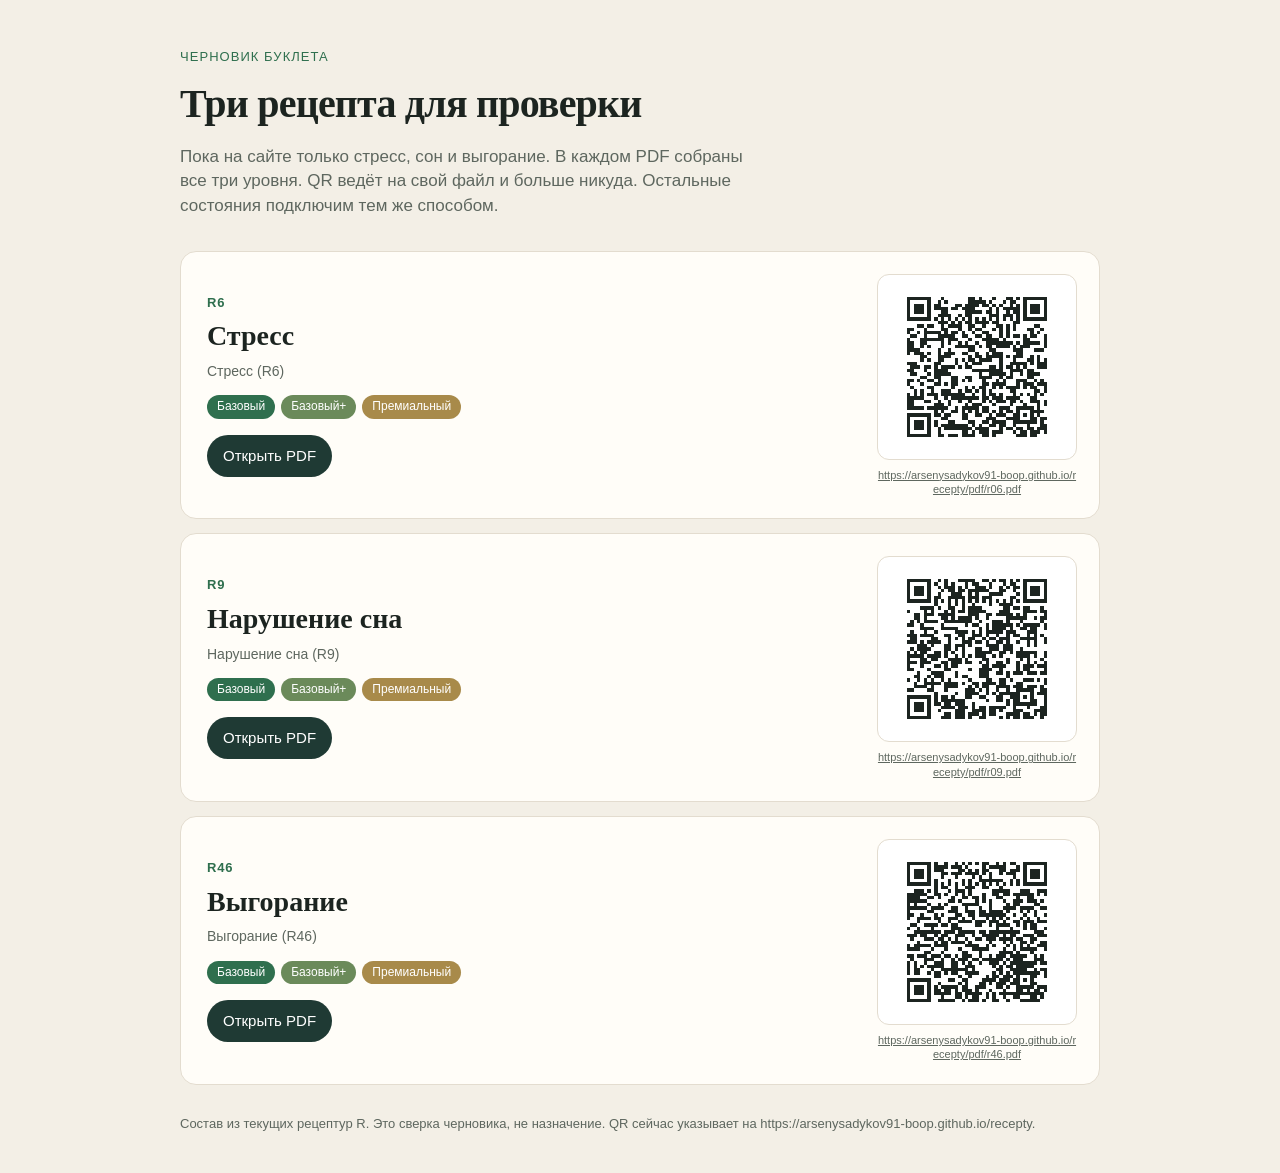
==== index.html @ 01a5f0b5 "Publish three recipe sheets so a printed QR opens its PDF from anywhere. Co-authored-by: Cursor <cur" ====
<!DOCTYPE html>
<html lang="ru">
<head>
  <meta charset="utf-8">
  <meta name="viewport" content="width=device-width, initial-scale=1">
  <meta name="robots" content="noindex">
  <title>Рецепты — черновик</title>
  <link rel="stylesheet" href="style.css">
</head>
<body>
  <header class="top">
    <p class="eyebrow">Черновик буклета</p>
    <h1>Три рецепта для проверки</h1>
    <p class="lead">Пока на сайте только стресс, сон и выгорание. В каждом PDF собраны все три уровня. QR ведёт на свой файл и больше никуда. Остальные состояния подключим тем же способом.</p>
  </header>
  <main>
    
        <article class="card" id="r06">
          <div class="card-copy">
            <p class="code">R6</p>
            <h2>Стресс</h2>
            <p class="official">Стресс (R6)</p>
            <p class="levels"><span>Базовый</span><span>Базовый+</span><span>Премиальный</span></p>
            <a class="open" href="pdf/r06.pdf">Открыть PDF</a>
          </div>
          <div class="qr-wrap">
            <div class="qr" title="https://arsenysadykov91-boop.github.io/recepty/pdf/r06.pdf"><svg xmlns="http://www.w3.org/2000/svg" viewBox="0 0 49 49" shape-rendering="crispEdges" role="img"><rect x="0" y="0" width="49" height="49" fill="#ffffff"/><rect x="4" y="4" width="1" height="1" fill="#1c2420"/><rect x="5" y="4" width="1" height="1" fill="#1c2420"/><rect x="6" y="4" width="1" height="1" fill="#1c2420"/><rect x="7" y="4" width="1" height="1" fill="#1c2420"/><rect x="8" y="4" width="1" height="1" fill="#1c2420"/><rect x="9" y="4" width="1" height="1" fill="#1c2420"/><rect x="10" y="4" width="1" height="1" fill="#1c2420"/><rect x="14" y="4" width="1" height="1" fill="#1c2420"/><rect x="22" y="4" width="1" height="1" fill="#1c2420"/><rect x="23" y="4" width="1" height="1" fill="#1c2420"/><rect x="25" y="4" width="1" height="1" fill="#1c2420"/><rect x="29" y="4" width="1" height="1" fill="#1c2420"/><rect x="33" y="4" width="1" height="1" fill="#1c2420"/><rect x="34" y="4" width="1" height="1" fill="#1c2420"/><rect x="36" y="4" width="1" height="1" fill="#1c2420"/><rect x="38" y="4" width="1" height="1" fill="#1c2420"/><rect x="39" y="4" width="1" height="1" fill="#1c2420"/><rect x="40" y="4" width="1" height="1" fill="#1c2420"/><rect x="41" y="4" width="1" height="1" fill="#1c2420"/><rect x="42" y="4" width="1" height="1" fill="#1c2420"/><rect x="43" y="4" width="1" height="1" fill="#1c2420"/><rect x="44" y="4" width="1" height="1" fill="#1c2420"/><rect x="4" y="5" width="1" height="1" fill="#1c2420"/><rect x="10" y="5" width="1" height="1" fill="#1c2420"/><rect x="13" y="5" width="1" height="1" fill="#1c2420"/><rect x="15" y="5" width="1" height="1" fill="#1c2420"/><rect x="22" y="5" width="1" height="1" fill="#1c2420"/><rect x="23" y="5" width="1" height="1" fill="#1c2420"/><rect x="24" y="5" width="1" height="1" fill="#1c2420"/><rect x="25" y="5" width="1" height="1" fill="#1c2420"/><rect x="26" y="5" width="1" height="1" fill="#1c2420"/><rect x="28" y="5" width="1" height="1" fill="#1c2420"/><rect x="32" y="5" width="1" height="1" fill="#1c2420"/><rect x="34" y="5" width="1" height="1" fill="#1c2420"/><rect x="35" y="5" width="1" height="1" fill="#1c2420"/><rect x="38" y="5" width="1" height="1" fill="#1c2420"/><rect x="44" y="5" width="1" height="1" fill="#1c2420"/><rect x="4" y="6" width="1" height="1" fill="#1c2420"/><rect x="6" y="6" width="1" height="1" fill="#1c2420"/><rect x="7" y="6" width="1" height="1" fill="#1c2420"/><rect x="8" y="6" width="1" height="1" fill="#1c2420"/><rect x="10" y="6" width="1" height="1" fill="#1c2420"/><rect x="12" y="6" width="1" height="1" fill="#1c2420"/><rect x="13" y="6" width="1" height="1" fill="#1c2420"/><rect x="18" y="6" width="1" height="1" fill="#1c2420"/><rect x="19" y="6" width="1" height="1" fill="#1c2420"/><rect x="21" y="6" width="1" height="1" fill="#1c2420"/><rect x="22" y="6" width="1" height="1" fill="#1c2420"/><rect x="23" y="6" width="1" height="1" fill="#1c2420"/><rect x="24" y="6" width="1" height="1" fill="#1c2420"/><rect x="26" y="6" width="1" height="1" fill="#1c2420"/><rect x="27" y="6" width="1" height="1" fill="#1c2420"/><rect x="29" y="6" width="1" height="1" fill="#1c2420"/><rect x="31" y="6" width="1" height="1" fill="#1c2420"/><rect x="34" y="6" width="1" height="1" fill="#1c2420"/><rect x="36" y="6" width="1" height="1" fill="#1c2420"/><rect x="38" y="6" width="1" height="1" fill="#1c2420"/><rect x="40" y="6" width="1" height="1" fill="#1c2420"/><rect x="41" y="6" width="1" height="1" fill="#1c2420"/><rect x="42" y="6" width="1" height="1" fill="#1c2420"/><rect x="44" y="6" width="1" height="1" fill="#1c2420"/><rect x="4" y="7" width="1" height="1" fill="#1c2420"/><rect x="6" y="7" width="1" height="1" fill="#1c2420"/><rect x="7" y="7" width="1" height="1" fill="#1c2420"/><rect x="8" y="7" width="1" height="1" fill="#1c2420"/><rect x="10" y="7" width="1" height="1" fill="#1c2420"/><rect x="12" y="7" width="1" height="1" fill="#1c2420"/><rect x="13" y="7" width="1" height="1" fill="#1c2420"/><rect x="14" y="7" width="1" height="1" fill="#1c2420"/><rect x="15" y="7" width="1" height="1" fill="#1c2420"/><rect x="17" y="7" width="1" height="1" fill="#1c2420"/><rect x="18" y="7" width="1" height="1" fill="#1c2420"/><rect x="20" y="7" width="1" height="1" fill="#1c2420"/><rect x="21" y="7" width="1" height="1" fill="#1c2420"/><rect x="22" y="7" width="1" height="1" fill="#1c2420"/><rect x="23" y="7" width="1" height="1" fill="#1c2420"/><rect x="28" y="7" width="1" height="1" fill="#1c2420"/><rect x="30" y="7" width="1" height="1" fill="#1c2420"/><rect x="32" y="7" width="1" height="1" fill="#1c2420"/><rect x="33" y="7" width="1" height="1" fill="#1c2420"/><rect x="34" y="7" width="1" height="1" fill="#1c2420"/><rect x="35" y="7" width="1" height="1" fill="#1c2420"/><rect x="36" y="7" width="1" height="1" fill="#1c2420"/><rect x="38" y="7" width="1" height="1" fill="#1c2420"/><rect x="40" y="7" width="1" height="1" fill="#1c2420"/><rect x="41" y="7" width="1" height="1" fill="#1c2420"/><rect x="42" y="7" width="1" height="1" fill="#1c2420"/><rect x="44" y="7" width="1" height="1" fill="#1c2420"/><rect x="4" y="8" width="1" height="1" fill="#1c2420"/><rect x="6" y="8" width="1" height="1" fill="#1c2420"/><rect x="7" y="8" width="1" height="1" fill="#1c2420"/><rect x="8" y="8" width="1" height="1" fill="#1c2420"/><rect x="10" y="8" width="1" height="1" fill="#1c2420"/><rect x="14" y="8" width="1" height="1" fill="#1c2420"/><rect x="15" y="8" width="1" height="1" fill="#1c2420"/><rect x="21" y="8" width="1" height="1" fill="#1c2420"/><rect x="22" y="8" width="1" height="1" fill="#1c2420"/><rect x="23" y="8" width="1" height="1" fill="#1c2420"/><rect x="24" y="8" width="1" height="1" fill="#1c2420"/><rect x="25" y="8" width="1" height="1" fill="#1c2420"/><rect x="27" y="8" width="1" height="1" fill="#1c2420"/><rect x="28" y="8" width="1" height="1" fill="#1c2420"/><rect x="30" y="8" width="1" height="1" fill="#1c2420"/><rect x="33" y="8" width="1" height="1" fill="#1c2420"/><rect x="35" y="8" width="1" height="1" fill="#1c2420"/><rect x="36" y="8" width="1" height="1" fill="#1c2420"/><rect x="38" y="8" width="1" height="1" fill="#1c2420"/><rect x="40" y="8" width="1" height="1" fill="#1c2420"/><rect x="41" y="8" width="1" height="1" fill="#1c2420"/><rect x="42" y="8" width="1" height="1" fill="#1c2420"/><rect x="44" y="8" width="1" height="1" fill="#1c2420"/><rect x="4" y="9" width="1" height="1" fill="#1c2420"/><rect x="10" y="9" width="1" height="1" fill="#1c2420"/><rect x="13" y="9" width="1" height="1" fill="#1c2420"/><rect x="14" y="9" width="1" height="1" fill="#1c2420"/><rect x="15" y="9" width="1" height="1" fill="#1c2420"/><rect x="16" y="9" width="1" height="1" fill="#1c2420"/><rect x="19" y="9" width="1" height="1" fill="#1c2420"/><rect x="21" y="9" width="1" height="1" fill="#1c2420"/><rect x="22" y="9" width="1" height="1" fill="#1c2420"/><rect x="28" y="9" width="1" height="1" fill="#1c2420"/><rect x="29" y="9" width="1" height="1" fill="#1c2420"/><rect x="30" y="9" width="1" height="1" fill="#1c2420"/><rect x="32" y="9" width="1" height="1" fill="#1c2420"/><rect x="33" y="9" width="1" height="1" fill="#1c2420"/><rect x="34" y="9" width="1" height="1" fill="#1c2420"/><rect x="36" y="9" width="1" height="1" fill="#1c2420"/><rect x="38" y="9" width="1" height="1" fill="#1c2420"/><rect x="44" y="9" width="1" height="1" fill="#1c2420"/><rect x="4" y="10" width="1" height="1" fill="#1c2420"/><rect x="5" y="10" width="1" height="1" fill="#1c2420"/><rect x="6" y="10" width="1" height="1" fill="#1c2420"/><rect x="7" y="10" width="1" height="1" fill="#1c2420"/><rect x="8" y="10" width="1" height="1" fill="#1c2420"/><rect x="9" y="10" width="1" height="1" fill="#1c2420"/><rect x="10" y="10" width="1" height="1" fill="#1c2420"/><rect x="12" y="10" width="1" height="1" fill="#1c2420"/><rect x="14" y="10" width="1" height="1" fill="#1c2420"/><rect x="16" y="10" width="1" height="1" fill="#1c2420"/><rect x="18" y="10" width="1" height="1" fill="#1c2420"/><rect x="20" y="10" width="1" height="1" fill="#1c2420"/><rect x="22" y="10" width="1" height="1" fill="#1c2420"/><rect x="24" y="10" width="1" height="1" fill="#1c2420"/><rect x="26" y="10" width="1" height="1" fill="#1c2420"/><rect x="28" y="10" width="1" height="1" fill="#1c2420"/><rect x="30" y="10" width="1" height="1" fill="#1c2420"/><rect x="32" y="10" width="1" height="1" fill="#1c2420"/><rect x="34" y="10" width="1" height="1" fill="#1c2420"/><rect x="36" y="10" width="1" height="1" fill="#1c2420"/><rect x="38" y="10" width="1" height="1" fill="#1c2420"/><rect x="39" y="10" width="1" height="1" fill="#1c2420"/><rect x="40" y="10" width="1" height="1" fill="#1c2420"/><rect x="41" y="10" width="1" height="1" fill="#1c2420"/><rect x="42" y="10" width="1" height="1" fill="#1c2420"/><rect x="43" y="10" width="1" height="1" fill="#1c2420"/><rect x="44" y="10" width="1" height="1" fill="#1c2420"/><rect x="13" y="11" width="1" height="1" fill="#1c2420"/><rect x="14" y="11" width="1" height="1" fill="#1c2420"/><rect x="15" y="11" width="1" height="1" fill="#1c2420"/><rect x="17" y="11" width="1" height="1" fill="#1c2420"/><rect x="19" y="11" width="1" height="1" fill="#1c2420"/><rect x="21" y="11" width="1" height="1" fill="#1c2420"/><rect x="22" y="11" width="1" height="1" fill="#1c2420"/><rect x="24" y="11" width="1" height="1" fill="#1c2420"/><rect x="25" y="11" width="1" height="1" fill="#1c2420"/><rect x="26" y="11" width="1" height="1" fill="#1c2420"/><rect x="27" y="11" width="1" height="1" fill="#1c2420"/><rect x="29" y="11" width="1" height="1" fill="#1c2420"/><rect x="30" y="11" width="1" height="1" fill="#1c2420"/><rect x="35" y="11" width="1" height="1" fill="#1c2420"/><rect x="36" y="11" width="1" height="1" fill="#1c2420"/><rect x="7" y="12" width="1" height="1" fill="#1c2420"/><rect x="8" y="12" width="1" height="1" fill="#1c2420"/><rect x="10" y="12" width="1" height="1" fill="#1c2420"/><rect x="11" y="12" width="1" height="1" fill="#1c2420"/><rect x="14" y="12" width="1" height="1" fill="#1c2420"/><rect x="16" y="12" width="1" height="1" fill="#1c2420"/><rect x="17" y="12" width="1" height="1" fill="#1c2420"/><rect x="18" y="12" width="1" height="1" fill="#1c2420"/><rect x="19" y="12" width="1" height="1" fill="#1c2420"/><rect x="22" y="12" width="1" height="1" fill="#1c2420"/><rect x="23" y="12" width="1" height="1" fill="#1c2420"/><rect x="26" y="12" width="1" height="1" fill="#1c2420"/><rect x="30" y="12" width="1" height="1" fill="#1c2420"/><rect x="31" y="12" width="1" height="1" fill="#1c2420"/><rect x="33" y="12" width="1" height="1" fill="#1c2420"/><rect x="35" y="12" width="1" height="1" fill="#1c2420"/><rect x="41" y="12" width="1" height="1" fill="#1c2420"/><rect x="42" y="12" width="1" height="1" fill="#1c2420"/><rect x="4" y="13" width="1" height="1" fill="#1c2420"/><rect x="5" y="13" width="1" height="1" fill="#1c2420"/><rect x="9" y="13" width="1" height="1" fill="#1c2420"/><rect x="14" y="13" width="1" height="1" fill="#1c2420"/><rect x="15" y="13" width="1" height="1" fill="#1c2420"/><rect x="19" y="13" width="1" height="1" fill="#1c2420"/><rect x="22" y="13" width="1" height="1" fill="#1c2420"/><rect x="24" y="13" width="1" height="1" fill="#1c2420"/><rect x="25" y="13" width="1" height="1" fill="#1c2420"/><rect x="29" y="13" width="1" height="1" fill="#1c2420"/><rect x="31" y="13" width="1" height="1" fill="#1c2420"/><rect x="33" y="13" width="1" height="1" fill="#1c2420"/><rect x="35" y="13" width="1" height="1" fill="#1c2420"/><rect x="39" y="13" width="1" height="1" fill="#1c2420"/><rect x="40" y="13" width="1" height="1" fill="#1c2420"/><rect x="43" y="13" width="1" height="1" fill="#1c2420"/><rect x="4" y="14" width="1" height="1" fill="#1c2420"/><rect x="7" y="14" width="1" height="1" fill="#1c2420"/><rect x="9" y="14" width="1" height="1" fill="#1c2420"/><rect x="10" y="14" width="1" height="1" fill="#1c2420"/><rect x="11" y="14" width="1" height="1" fill="#1c2420"/><rect x="12" y="14" width="1" height="1" fill="#1c2420"/><rect x="13" y="14" width="1" height="1" fill="#1c2420"/><rect x="15" y="14" width="1" height="1" fill="#1c2420"/><rect x="17" y="14" width="1" height="1" fill="#1c2420"/><rect x="18" y="14" width="1" height="1" fill="#1c2420"/><rect x="20" y="14" width="1" height="1" fill="#1c2420"/><rect x="23" y="14" width="1" height="1" fill="#1c2420"/><rect x="26" y="14" width="1" height="1" fill="#1c2420"/><rect x="27" y="14" width="1" height="1" fill="#1c2420"/><rect x="31" y="14" width="1" height="1" fill="#1c2420"/><rect x="33" y="14" width="1" height="1" fill="#1c2420"/><rect x="40" y="14" width="1" height="1" fill="#1c2420"/><rect x="42" y="14" width="1" height="1" fill="#1c2420"/><rect x="5" y="15" width="1" height="1" fill="#1c2420"/><rect x="6" y="15" width="1" height="1" fill="#1c2420"/><rect x="9" y="15" width="1" height="1" fill="#1c2420"/><rect x="13" y="15" width="1" height="1" fill="#1c2420"/><rect x="14" y="15" width="1" height="1" fill="#1c2420"/><rect x="15" y="15" width="1" height="1" fill="#1c2420"/><rect x="16" y="15" width="1" height="1" fill="#1c2420"/><rect x="17" y="15" width="1" height="1" fill="#1c2420"/><rect x="20" y="15" width="1" height="1" fill="#1c2420"/><rect x="21" y="15" width="1" height="1" fill="#1c2420"/><rect x="24" y="15" width="1" height="1" fill="#1c2420"/><rect x="25" y="15" width="1" height="1" fill="#1c2420"/><rect x="27" y="15" width="1" height="1" fill="#1c2420"/><rect x="28" y="15" width="1" height="1" fill="#1c2420"/><rect x="31" y="15" width="1" height="1" fill="#1c2420"/><rect x="33" y="15" width="1" height="1" fill="#1c2420"/><rect x="35" y="15" width="1" height="1" fill="#1c2420"/><rect x="36" y="15" width="1" height="1" fill="#1c2420"/><rect x="38" y="15" width="1" height="1" fill="#1c2420"/><rect x="40" y="15" width="1" height="1" fill="#1c2420"/><rect x="41" y="15" width="1" height="1" fill="#1c2420"/><rect x="44" y="15" width="1" height="1" fill="#1c2420"/><rect x="4" y="16" width="1" height="1" fill="#1c2420"/><rect x="8" y="16" width="1" height="1" fill="#1c2420"/><rect x="9" y="16" width="1" height="1" fill="#1c2420"/><rect x="10" y="16" width="1" height="1" fill="#1c2420"/><rect x="11" y="16" width="1" height="1" fill="#1c2420"/><rect x="12" y="16" width="1" height="1" fill="#1c2420"/><rect x="13" y="16" width="1" height="1" fill="#1c2420"/><rect x="14" y="16" width="1" height="1" fill="#1c2420"/><rect x="16" y="16" width="1" height="1" fill="#1c2420"/><rect x="17" y="16" width="1" height="1" fill="#1c2420"/><rect x="18" y="16" width="1" height="1" fill="#1c2420"/><rect x="22" y="16" width="1" height="1" fill="#1c2420"/><rect x="26" y="16" width="1" height="1" fill="#1c2420"/><rect x="27" y="16" width="1" height="1" fill="#1c2420"/><rect x="28" y="16" width="1" height="1" fill="#1c2420"/><rect x="29" y="16" width="1" height="1" fill="#1c2420"/><rect x="30" y="16" width="1" height="1" fill="#1c2420"/><rect x="32" y="16" width="1" height="1" fill="#1c2420"/><rect x="38" y="16" width="1" height="1" fill="#1c2420"/><rect x="39" y="16" width="1" height="1" fill="#1c2420"/><rect x="44" y="16" width="1" height="1" fill="#1c2420"/><rect x="4" y="17" width="1" height="1" fill="#1c2420"/><rect x="5" y="17" width="1" height="1" fill="#1c2420"/><rect x="8" y="17" width="1" height="1" fill="#1c2420"/><rect x="9" y="17" width="1" height="1" fill="#1c2420"/><rect x="14" y="17" width="1" height="1" fill="#1c2420"/><rect x="16" y="17" width="1" height="1" fill="#1c2420"/><rect x="19" y="17" width="1" height="1" fill="#1c2420"/><rect x="21" y="17" width="1" height="1" fill="#1c2420"/><rect x="24" y="17" width="1" height="1" fill="#1c2420"/><rect x="27" y="17" width="1" height="1" fill="#1c2420"/><rect x="28" y="17" width="1" height="1" fill="#1c2420"/><rect x="29" y="17" width="1" height="1" fill="#1c2420"/><rect x="30" y="17" width="1" height="1" fill="#1c2420"/><rect x="31" y="17" width="1" height="1" fill="#1c2420"/><rect x="32" y="17" width="1" height="1" fill="#1c2420"/><rect x="33" y="17" width="1" height="1" fill="#1c2420"/><rect x="34" y="17" width="1" height="1" fill="#1c2420"/><rect x="36" y="17" width="1" height="1" fill="#1c2420"/><rect x="38" y="17" width="1" height="1" fill="#1c2420"/><rect x="39" y="17" width="1" height="1" fill="#1c2420"/><rect x="40" y="17" width="1" height="1" fill="#1c2420"/><rect x="41" y="17" width="1" height="1" fill="#1c2420"/><rect x="42" y="17" width="1" height="1" fill="#1c2420"/><rect x="44" y="17" width="1" height="1" fill="#1c2420"/><rect x="4" y="18" width="1" height="1" fill="#1c2420"/><rect x="5" y="18" width="1" height="1" fill="#1c2420"/><rect x="8" y="18" width="1" height="1" fill="#1c2420"/><rect x="10" y="18" width="1" height="1" fill="#1c2420"/><rect x="14" y="18" width="1" height="1" fill="#1c2420"/><rect x="18" y="18" width="1" height="1" fill="#1c2420"/><rect x="19" y="18" width="1" height="1" fill="#1c2420"/><rect x="20" y="18" width="1" height="1" fill="#1c2420"/><rect x="21" y="18" width="1" height="1" fill="#1c2420"/><rect x="22" y="18" width="1" height="1" fill="#1c2420"/><rect x="23" y="18" width="1" height="1" fill="#1c2420"/><rect x="25" y="18" width="1" height="1" fill="#1c2420"/><rect x="27" y="18" width="1" height="1" fill="#1c2420"/><rect x="28" y="18" width="1" height="1" fill="#1c2420"/><rect x="30" y="18" width="1" height="1" fill="#1c2420"/><rect x="31" y="18" width="1" height="1" fill="#1c2420"/><rect x="32" y="18" width="1" height="1" fill="#1c2420"/><rect x="33" y="18" width="1" height="1" fill="#1c2420"/><rect x="35" y="18" width="1" height="1" fill="#1c2420"/><rect x="37" y="18" width="1" height="1" fill="#1c2420"/><rect x="38" y="18" width="1" height="1" fill="#1c2420"/><rect x="39" y="18" width="1" height="1" fill="#1c2420"/><rect x="44" y="18" width="1" height="1" fill="#1c2420"/><rect x="4" y="19" width="1" height="1" fill="#1c2420"/><rect x="5" y="19" width="1" height="1" fill="#1c2420"/><rect x="6" y="19" width="1" height="1" fill="#1c2420"/><rect x="7" y="19" width="1" height="1" fill="#1c2420"/><rect x="13" y="19" width="1" height="1" fill="#1c2420"/><rect x="16" y="19" width="1" height="1" fill="#1c2420"/><rect x="22" y="19" width="1" height="1" fill="#1c2420"/><rect x="23" y="19" width="1" height="1" fill="#1c2420"/><rect x="28" y="19" width="1" height="1" fill="#1c2420"/><rect x="29" y="19" width="1" height="1" fill="#1c2420"/><rect x="35" y="19" width="1" height="1" fill="#1c2420"/><rect x="36" y="19" width="1" height="1" fill="#1c2420"/><rect x="37" y="19" width="1" height="1" fill="#1c2420"/><rect x="41" y="19" width="1" height="1" fill="#1c2420"/><rect x="42" y="19" width="1" height="1" fill="#1c2420"/><rect x="43" y="19" width="1" height="1" fill="#1c2420"/><rect x="4" y="20" width="1" height="1" fill="#1c2420"/><rect x="6" y="20" width="1" height="1" fill="#1c2420"/><rect x="7" y="20" width="1" height="1" fill="#1c2420"/><rect x="8" y="20" width="1" height="1" fill="#1c2420"/><rect x="10" y="20" width="1" height="1" fill="#1c2420"/><rect x="13" y="20" width="1" height="1" fill="#1c2420"/><rect x="15" y="20" width="1" height="1" fill="#1c2420"/><rect x="16" y="20" width="1" height="1" fill="#1c2420"/><rect x="17" y="20" width="1" height="1" fill="#1c2420"/><rect x="20" y="20" width="1" height="1" fill="#1c2420"/><rect x="21" y="20" width="1" height="1" fill="#1c2420"/><rect x="24" y="20" width="1" height="1" fill="#1c2420"/><rect x="27" y="20" width="1" height="1" fill="#1c2420"/><rect x="29" y="20" width="1" height="1" fill="#1c2420"/><rect x="30" y="20" width="1" height="1" fill="#1c2420"/><rect x="31" y="20" width="1" height="1" fill="#1c2420"/><rect x="36" y="20" width="1" height="1" fill="#1c2420"/><rect x="37" y="20" width="1" height="1" fill="#1c2420"/><rect x="8" y="21" width="1" height="1" fill="#1c2420"/><rect x="9" y="21" width="1" height="1" fill="#1c2420"/><rect x="13" y="21" width="1" height="1" fill="#1c2420"/><rect x="14" y="21" width="1" height="1" fill="#1c2420"/><rect x="15" y="21" width="1" height="1" fill="#1c2420"/><rect x="16" y="21" width="1" height="1" fill="#1c2420"/><rect x="22" y="21" width="1" height="1" fill="#1c2420"/><rect x="24" y="21" width="1" height="1" fill="#1c2420"/><rect x="25" y="21" width="1" height="1" fill="#1c2420"/><rect x="27" y="21" width="1" height="1" fill="#1c2420"/><rect x="28" y="21" width="1" height="1" fill="#1c2420"/><rect x="29" y="21" width="1" height="1" fill="#1c2420"/><rect x="30" y="21" width="1" height="1" fill="#1c2420"/><rect x="31" y="21" width="1" height="1" fill="#1c2420"/><rect x="33" y="21" width="1" height="1" fill="#1c2420"/><rect x="35" y="21" width="1" height="1" fill="#1c2420"/><rect x="36" y="21" width="1" height="1" fill="#1c2420"/><rect x="37" y="21" width="1" height="1" fill="#1c2420"/><rect x="40" y="21" width="1" height="1" fill="#1c2420"/><rect x="42" y="21" width="1" height="1" fill="#1c2420"/><rect x="8" y="22" width="1" height="1" fill="#1c2420"/><rect x="10" y="22" width="1" height="1" fill="#1c2420"/><rect x="13" y="22" width="1" height="1" fill="#1c2420"/><rect x="14" y="22" width="1" height="1" fill="#1c2420"/><rect x="18" y="22" width="1" height="1" fill="#1c2420"/><rect x="20" y="22" width="1" height="1" fill="#1c2420"/><rect x="22" y="22" width="1" height="1" fill="#1c2420"/><rect x="23" y="22" width="1" height="1" fill="#1c2420"/><rect x="25" y="22" width="1" height="1" fill="#1c2420"/><rect x="26" y="22" width="1" height="1" fill="#1c2420"/><rect x="27" y="22" width="1" height="1" fill="#1c2420"/><rect x="28" y="22" width="1" height="1" fill="#1c2420"/><rect x="31" y="22" width="1" height="1" fill="#1c2420"/><rect x="35" y="22" width="1" height="1" fill="#1c2420"/><rect x="39" y="22" width="1" height="1" fill="#1c2420"/><rect x="40" y="22" width="1" height="1" fill="#1c2420"/><rect x="42" y="22" width="1" height="1" fill="#1c2420"/><rect x="44" y="22" width="1" height="1" fill="#1c2420"/><rect x="4" y="23" width="1" height="1" fill="#1c2420"/><rect x="5" y="23" width="1" height="1" fill="#1c2420"/><rect x="6" y="23" width="1" height="1" fill="#1c2420"/><rect x="12" y="23" width="1" height="1" fill="#1c2420"/><rect x="13" y="23" width="1" height="1" fill="#1c2420"/><rect x="18" y="23" width="1" height="1" fill="#1c2420"/><rect x="21" y="23" width="1" height="1" fill="#1c2420"/><rect x="23" y="23" width="1" height="1" fill="#1c2420"/><rect x="24" y="23" width="1" height="1" fill="#1c2420"/><rect x="25" y="23" width="1" height="1" fill="#1c2420"/><rect x="31" y="23" width="1" height="1" fill="#1c2420"/><rect x="34" y="23" width="1" height="1" fill="#1c2420"/><rect x="35" y="23" width="1" height="1" fill="#1c2420"/><rect x="36" y="23" width="1" height="1" fill="#1c2420"/><rect x="37" y="23" width="1" height="1" fill="#1c2420"/><rect x="38" y="23" width="1" height="1" fill="#1c2420"/><rect x="40" y="23" width="1" height="1" fill="#1c2420"/><rect x="42" y="23" width="1" height="1" fill="#1c2420"/><rect x="43" y="23" width="1" height="1" fill="#1c2420"/><rect x="44" y="23" width="1" height="1" fill="#1c2420"/><rect x="5" y="24" width="1" height="1" fill="#1c2420"/><rect x="6" y="24" width="1" height="1" fill="#1c2420"/><rect x="7" y="24" width="1" height="1" fill="#1c2420"/><rect x="9" y="24" width="1" height="1" fill="#1c2420"/><rect x="10" y="24" width="1" height="1" fill="#1c2420"/><rect x="12" y="24" width="1" height="1" fill="#1c2420"/><rect x="14" y="24" width="1" height="1" fill="#1c2420"/><rect x="15" y="24" width="1" height="1" fill="#1c2420"/><rect x="16" y="24" width="1" height="1" fill="#1c2420"/><rect x="17" y="24" width="1" height="1" fill="#1c2420"/><rect x="19" y="24" width="1" height="1" fill="#1c2420"/><rect x="21" y="24" width="1" height="1" fill="#1c2420"/><rect x="22" y="24" width="1" height="1" fill="#1c2420"/><rect x="28" y="24" width="1" height="1" fill="#1c2420"/><rect x="29" y="24" width="1" height="1" fill="#1c2420"/><rect x="31" y="24" width="1" height="1" fill="#1c2420"/><rect x="33" y="24" width="1" height="1" fill="#1c2420"/><rect x="34" y="24" width="1" height="1" fill="#1c2420"/><rect x="36" y="24" width="1" height="1" fill="#1c2420"/><rect x="38" y="24" width="1" height="1" fill="#1c2420"/><rect x="42" y="24" width="1" height="1" fill="#1c2420"/><rect x="43" y="24" width="1" height="1" fill="#1c2420"/><rect x="44" y="24" width="1" height="1" fill="#1c2420"/><rect x="4" y="25" width="1" height="1" fill="#1c2420"/><rect x="5" y="25" width="1" height="1" fill="#1c2420"/><rect x="9" y="25" width="1" height="1" fill="#1c2420"/><rect x="12" y="25" width="1" height="1" fill="#1c2420"/><rect x="13" y="25" width="1" height="1" fill="#1c2420"/><rect x="14" y="25" width="1" height="1" fill="#1c2420"/><rect x="15" y="25" width="1" height="1" fill="#1c2420"/><rect x="23" y="25" width="1" height="1" fill="#1c2420"/><rect x="24" y="25" width="1" height="1" fill="#1c2420"/><rect x="25" y="25" width="1" height="1" fill="#1c2420"/><rect x="26" y="25" width="1" height="1" fill="#1c2420"/><rect x="27" y="25" width="1" height="1" fill="#1c2420"/><rect x="28" y="25" width="1" height="1" fill="#1c2420"/><rect x="29" y="25" width="1" height="1" fill="#1c2420"/><rect x="30" y="25" width="1" height="1" fill="#1c2420"/><rect x="31" y="25" width="1" height="1" fill="#1c2420"/><rect x="34" y="25" width="1" height="1" fill="#1c2420"/><rect x="35" y="25" width="1" height="1" fill="#1c2420"/><rect x="36" y="25" width="1" height="1" fill="#1c2420"/><rect x="37" y="25" width="1" height="1" fill="#1c2420"/><rect x="39" y="25" width="1" height="1" fill="#1c2420"/><rect x="40" y="25" width="1" height="1" fill="#1c2420"/><rect x="5" y="26" width="1" height="1" fill="#1c2420"/><rect x="6" y="26" width="1" height="1" fill="#1c2420"/><rect x="10" y="26" width="1" height="1" fill="#1c2420"/><rect x="12" y="26" width="1" height="1" fill="#1c2420"/><rect x="13" y="26" width="1" height="1" fill="#1c2420"/><rect x="14" y="26" width="1" height="1" fill="#1c2420"/><rect x="15" y="26" width="1" height="1" fill="#1c2420"/><rect x="16" y="26" width="1" height="1" fill="#1c2420"/><rect x="25" y="26" width="1" height="1" fill="#1c2420"/><rect x="28" y="26" width="1" height="1" fill="#1c2420"/><rect x="29" y="26" width="1" height="1" fill="#1c2420"/><rect x="30" y="26" width="1" height="1" fill="#1c2420"/><rect x="31" y="26" width="1" height="1" fill="#1c2420"/><rect x="32" y="26" width="1" height="1" fill="#1c2420"/><rect x="34" y="26" width="1" height="1" fill="#1c2420"/><rect x="37" y="26" width="1" height="1" fill="#1c2420"/><rect x="39" y="26" width="1" height="1" fill="#1c2420"/><rect x="40" y="26" width="1" height="1" fill="#1c2420"/><rect x="41" y="26" width="1" height="1" fill="#1c2420"/><rect x="42" y="26" width="1" height="1" fill="#1c2420"/><rect x="8" y="27" width="1" height="1" fill="#1c2420"/><rect x="9" y="27" width="1" height="1" fill="#1c2420"/><rect x="12" y="27" width="1" height="1" fill="#1c2420"/><rect x="13" y="27" width="1" height="1" fill="#1c2420"/><rect x="17" y="27" width="1" height="1" fill="#1c2420"/><rect x="18" y="27" width="1" height="1" fill="#1c2420"/><rect x="21" y="27" width="1" height="1" fill="#1c2420"/><rect x="22" y="27" width="1" height="1" fill="#1c2420"/><rect x="25" y="27" width="1" height="1" fill="#1c2420"/><rect x="26" y="27" width="1" height="1" fill="#1c2420"/><rect x="27" y="27" width="1" height="1" fill="#1c2420"/><rect x="28" y="27" width="1" height="1" fill="#1c2420"/><rect x="31" y="27" width="1" height="1" fill="#1c2420"/><rect x="33" y="27" width="1" height="1" fill="#1c2420"/><rect x="34" y="27" width="1" height="1" fill="#1c2420"/><rect x="39" y="27" width="1" height="1" fill="#1c2420"/><rect x="40" y="27" width="1" height="1" fill="#1c2420"/><rect x="4" y="28" width="1" height="1" fill="#1c2420"/><rect x="5" y="28" width="1" height="1" fill="#1c2420"/><rect x="7" y="28" width="1" height="1" fill="#1c2420"/><rect x="10" y="28" width="1" height="1" fill="#1c2420"/><rect x="11" y="28" width="1" height="1" fill="#1c2420"/><rect x="13" y="28" width="1" height="1" fill="#1c2420"/><rect x="17" y="28" width="1" height="1" fill="#1c2420"/><rect x="18" y="28" width="1" height="1" fill="#1c2420"/><rect x="20" y="28" width="1" height="1" fill="#1c2420"/><rect x="22" y="28" width="1" height="1" fill="#1c2420"/><rect x="26" y="28" width="1" height="1" fill="#1c2420"/><rect x="30" y="28" width="1" height="1" fill="#1c2420"/><rect x="32" y="28" width="1" height="1" fill="#1c2420"/><rect x="36" y="28" width="1" height="1" fill="#1c2420"/><rect x="37" y="28" width="1" height="1" fill="#1c2420"/><rect x="38" y="28" width="1" height="1" fill="#1c2420"/><rect x="41" y="28" width="1" height="1" fill="#1c2420"/><rect x="43" y="28" width="1" height="1" fill="#1c2420"/><rect x="4" y="29" width="1" height="1" fill="#1c2420"/><rect x="8" y="29" width="1" height="1" fill="#1c2420"/><rect x="12" y="29" width="1" height="1" fill="#1c2420"/><rect x="13" y="29" width="1" height="1" fill="#1c2420"/><rect x="15" y="29" width="1" height="1" fill="#1c2420"/><rect x="17" y="29" width="1" height="1" fill="#1c2420"/><rect x="18" y="29" width="1" height="1" fill="#1c2420"/><rect x="26" y="29" width="1" height="1" fill="#1c2420"/><rect x="27" y="29" width="1" height="1" fill="#1c2420"/><rect x="29" y="29" width="1" height="1" fill="#1c2420"/><rect x="30" y="29" width="1" height="1" fill="#1c2420"/><rect x="31" y="29" width="1" height="1" fill="#1c2420"/><rect x="32" y="29" width="1" height="1" fill="#1c2420"/><rect x="36" y="29" width="1" height="1" fill="#1c2420"/><rect x="38" y="29" width="1" height="1" fill="#1c2420"/><rect x="39" y="29" width="1" height="1" fill="#1c2420"/><rect x="40" y="29" width="1" height="1" fill="#1c2420"/><rect x="42" y="29" width="1" height="1" fill="#1c2420"/><rect x="43" y="29" width="1" height="1" fill="#1c2420"/><rect x="44" y="29" width="1" height="1" fill="#1c2420"/><rect x="5" y="30" width="1" height="1" fill="#1c2420"/><rect x="10" y="30" width="1" height="1" fill="#1c2420"/><rect x="11" y="30" width="1" height="1" fill="#1c2420"/><rect x="17" y="30" width="1" height="1" fill="#1c2420"/><rect x="21" y="30" width="1" height="1" fill="#1c2420"/><rect x="23" y="30" width="1" height="1" fill="#1c2420"/><rect x="25" y="30" width="1" height="1" fill="#1c2420"/><rect x="26" y="30" width="1" height="1" fill="#1c2420"/><rect x="29" y="30" width="1" height="1" fill="#1c2420"/><rect x="31" y="30" width="1" height="1" fill="#1c2420"/><rect x="33" y="30" width="1" height="1" fill="#1c2420"/><rect x="34" y="30" width="1" height="1" fill="#1c2420"/><rect x="35" y="30" width="1" height="1" fill="#1c2420"/><rect x="36" y="30" width="1" height="1" fill="#1c2420"/><rect x="38" y="30" width="1" height="1" fill="#1c2420"/><rect x="40" y="30" width="1" height="1" fill="#1c2420"/><rect x="41" y="30" width="1" height="1" fill="#1c2420"/><rect x="44" y="30" width="1" height="1" fill="#1c2420"/><rect x="6" y="31" width="1" height="1" fill="#1c2420"/><rect x="8" y="31" width="1" height="1" fill="#1c2420"/><rect x="11" y="31" width="1" height="1" fill="#1c2420"/><rect x="14" y="31" width="1" height="1" fill="#1c2420"/><rect x="15" y="31" width="1" height="1" fill="#1c2420"/><rect x="16" y="31" width="1" height="1" fill="#1c2420"/><rect x="19" y="31" width="1" height="1" fill="#1c2420"/><rect x="21" y="31" width="1" height="1" fill="#1c2420"/><rect x="22" y="31" width="1" height="1" fill="#1c2420"/><rect x="24" y="31" width="1" height="1" fill="#1c2420"/><rect x="26" y="31" width="1" height="1" fill="#1c2420"/><rect x="28" y="31" width="1" height="1" fill="#1c2420"/><rect x="34" y="31" width="1" height="1" fill="#1c2420"/><rect x="35" y="31" width="1" height="1" fill="#1c2420"/><rect x="41" y="31" width="1" height="1" fill="#1c2420"/><rect x="42" y="31" width="1" height="1" fill="#1c2420"/><rect x="44" y="31" width="1" height="1" fill="#1c2420"/><rect x="4" y="32" width="1" height="1" fill="#1c2420"/><rect x="6" y="32" width="1" height="1" fill="#1c2420"/><rect x="8" y="32" width="1" height="1" fill="#1c2420"/><rect x="10" y="32" width="1" height="1" fill="#1c2420"/><rect x="11" y="32" width="1" height="1" fill="#1c2420"/><rect x="12" y="32" width="1" height="1" fill="#1c2420"/><rect x="14" y="32" width="1" height="1" fill="#1c2420"/><rect x="15" y="32" width="1" height="1" fill="#1c2420"/><rect x="16" y="32" width="1" height="1" fill="#1c2420"/><rect x="17" y="32" width="1" height="1" fill="#1c2420"/><rect x="18" y="32" width="1" height="1" fill="#1c2420"/><rect x="19" y="32" width="1" height="1" fill="#1c2420"/><rect x="20" y="32" width="1" height="1" fill="#1c2420"/><rect x="23" y="32" width="1" height="1" fill="#1c2420"/><rect x="26" y="32" width="1" height="1" fill="#1c2420"/><rect x="28" y="32" width="1" height="1" fill="#1c2420"/><rect x="29" y="32" width="1" height="1" fill="#1c2420"/><rect x="31" y="32" width="1" height="1" fill="#1c2420"/><rect x="35" y="32" width="1" height="1" fill="#1c2420"/><rect x="37" y="32" width="1" height="1" fill="#1c2420"/><rect x="39" y="32" width="1" height="1" fill="#1c2420"/><rect x="41" y="32" width="1" height="1" fill="#1c2420"/><rect x="43" y="32" width="1" height="1" fill="#1c2420"/><rect x="4" y="33" width="1" height="1" fill="#1c2420"/><rect x="5" y="33" width="1" height="1" fill="#1c2420"/><rect x="6" y="33" width="1" height="1" fill="#1c2420"/><rect x="7" y="33" width="1" height="1" fill="#1c2420"/><rect x="8" y="33" width="1" height="1" fill="#1c2420"/><rect x="12" y="33" width="1" height="1" fill="#1c2420"/><rect x="15" y="33" width="1" height="1" fill="#1c2420"/><rect x="17" y="33" width="1" height="1" fill="#1c2420"/><rect x="18" y="33" width="1" height="1" fill="#1c2420"/><rect x="19" y="33" width="1" height="1" fill="#1c2420"/><rect x="20" y="33" width="1" height="1" fill="#1c2420"/><rect x="21" y="33" width="1" height="1" fill="#1c2420"/><rect x="22" y="33" width="1" height="1" fill="#1c2420"/><rect x="23" y="33" width="1" height="1" fill="#1c2420"/><rect x="24" y="33" width="1" height="1" fill="#1c2420"/><rect x="26" y="33" width="1" height="1" fill="#1c2420"/><rect x="27" y="33" width="1" height="1" fill="#1c2420"/><rect x="29" y="33" width="1" height="1" fill="#1c2420"/><rect x="30" y="33" width="1" height="1" fill="#1c2420"/><rect x="31" y="33" width="1" height="1" fill="#1c2420"/><rect x="33" y="33" width="1" height="1" fill="#1c2420"/><rect x="34" y="33" width="1" height="1" fill="#1c2420"/><rect x="35" y="33" width="1" height="1" fill="#1c2420"/><rect x="36" y="33" width="1" height="1" fill="#1c2420"/><rect x="40" y="33" width="1" height="1" fill="#1c2420"/><rect x="41" y="33" width="1" height="1" fill="#1c2420"/><rect x="4" y="34" width="1" height="1" fill="#1c2420"/><rect x="5" y="34" width="1" height="1" fill="#1c2420"/><rect x="9" y="34" width="1" height="1" fill="#1c2420"/><rect x="10" y="34" width="1" height="1" fill="#1c2420"/><rect x="13" y="34" width="1" height="1" fill="#1c2420"/><rect x="16" y="34" width="1" height="1" fill="#1c2420"/><rect x="19" y="34" width="1" height="1" fill="#1c2420"/><rect x="22" y="34" width="1" height="1" fill="#1c2420"/><rect x="26" y="34" width="1" height="1" fill="#1c2420"/><rect x="28" y="34" width="1" height="1" fill="#1c2420"/><rect x="30" y="34" width="1" height="1" fill="#1c2420"/><rect x="31" y="34" width="1" height="1" fill="#1c2420"/><rect x="32" y="34" width="1" height="1" fill="#1c2420"/><rect x="34" y="34" width="1" height="1" fill="#1c2420"/><rect x="35" y="34" width="1" height="1" fill="#1c2420"/><rect x="37" y="34" width="1" height="1" fill="#1c2420"/><rect x="40" y="34" width="1" height="1" fill="#1c2420"/><rect x="41" y="34" width="1" height="1" fill="#1c2420"/><rect x="42" y="34" width="1" height="1" fill="#1c2420"/><rect x="44" y="34" width="1" height="1" fill="#1c2420"/><rect x="4" y="35" width="1" height="1" fill="#1c2420"/><rect x="5" y="35" width="1" height="1" fill="#1c2420"/><rect x="12" y="35" width="1" height="1" fill="#1c2420"/><rect x="13" y="35" width="1" height="1" fill="#1c2420"/><rect x="14" y="35" width="1" height="1" fill="#1c2420"/><rect x="16" y="35" width="1" height="1" fill="#1c2420"/><rect x="21" y="35" width="1" height="1" fill="#1c2420"/><rect x="23" y="35" width="1" height="1" fill="#1c2420"/><rect x="24" y="35" width="1" height="1" fill="#1c2420"/><rect x="25" y="35" width="1" height="1" fill="#1c2420"/><rect x="29" y="35" width="1" height="1" fill="#1c2420"/><rect x="34" y="35" width="1" height="1" fill="#1c2420"/><rect x="38" y="35" width="1" height="1" fill="#1c2420"/><rect x="42" y="35" width="1" height="1" fill="#1c2420"/><rect x="44" y="35" width="1" height="1" fill="#1c2420"/><rect x="4" y="36" width="1" height="1" fill="#1c2420"/><rect x="5" y="36" width="1" height="1" fill="#1c2420"/><rect x="6" y="36" width="1" height="1" fill="#1c2420"/><rect x="7" y="36" width="1" height="1" fill="#1c2420"/><rect x="8" y="36" width="1" height="1" fill="#1c2420"/><rect x="10" y="36" width="1" height="1" fill="#1c2420"/><rect x="11" y="36" width="1" height="1" fill="#1c2420"/><rect x="12" y="36" width="1" height="1" fill="#1c2420"/><rect x="13" y="36" width="1" height="1" fill="#1c2420"/><rect x="14" y="36" width="1" height="1" fill="#1c2420"/><rect x="15" y="36" width="1" height="1" fill="#1c2420"/><rect x="18" y="36" width="1" height="1" fill="#1c2420"/><rect x="20" y="36" width="1" height="1" fill="#1c2420"/><rect x="21" y="36" width="1" height="1" fill="#1c2420"/><rect x="22" y="36" width="1" height="1" fill="#1c2420"/><rect x="23" y="36" width="1" height="1" fill="#1c2420"/><rect x="24" y="36" width="1" height="1" fill="#1c2420"/><rect x="26" y="36" width="1" height="1" fill="#1c2420"/><rect x="27" y="36" width="1" height="1" fill="#1c2420"/><rect x="31" y="36" width="1" height="1" fill="#1c2420"/><rect x="32" y="36" width="1" height="1" fill="#1c2420"/><rect x="33" y="36" width="1" height="1" fill="#1c2420"/><rect x="36" y="36" width="1" height="1" fill="#1c2420"/><rect x="37" y="36" width="1" height="1" fill="#1c2420"/><rect x="38" y="36" width="1" height="1" fill="#1c2420"/><rect x="39" y="36" width="1" height="1" fill="#1c2420"/><rect x="40" y="36" width="1" height="1" fill="#1c2420"/><rect x="42" y="36" width="1" height="1" fill="#1c2420"/><rect x="12" y="37" width="1" height="1" fill="#1c2420"/><rect x="14" y="37" width="1" height="1" fill="#1c2420"/><rect x="17" y="37" width="1" height="1" fill="#1c2420"/><rect x="18" y="37" width="1" height="1" fill="#1c2420"/><rect x="20" y="37" width="1" height="1" fill="#1c2420"/><rect x="22" y="37" width="1" height="1" fill="#1c2420"/><rect x="24" y="37" width="1" height="1" fill="#1c2420"/><rect x="26" y="37" width="1" height="1" fill="#1c2420"/><rect x="27" y="37" width="1" height="1" fill="#1c2420"/><rect x="29" y="37" width="1" height="1" fill="#1c2420"/><rect x="31" y="37" width="1" height="1" fill="#1c2420"/><rect x="33" y="37" width="1" height="1" fill="#1c2420"/><rect x="34" y="37" width="1" height="1" fill="#1c2420"/><rect x="36" y="37" width="1" height="1" fill="#1c2420"/><rect x="40" y="37" width="1" height="1" fill="#1c2420"/><rect x="41" y="37" width="1" height="1" fill="#1c2420"/><rect x="42" y="37" width="1" height="1" fill="#1c2420"/><rect x="43" y="37" width="1" height="1" fill="#1c2420"/><rect x="4" y="38" width="1" height="1" fill="#1c2420"/><rect x="5" y="38" width="1" height="1" fill="#1c2420"/><rect x="6" y="38" width="1" height="1" fill="#1c2420"/><rect x="7" y="38" width="1" height="1" fill="#1c2420"/><rect x="8" y="38" width="1" height="1" fill="#1c2420"/><rect x="9" y="38" width="1" height="1" fill="#1c2420"/><rect x="10" y="38" width="1" height="1" fill="#1c2420"/><rect x="12" y="38" width="1" height="1" fill="#1c2420"/><rect x="13" y="38" width="1" height="1" fill="#1c2420"/><rect x="15" y="38" width="1" height="1" fill="#1c2420"/><rect x="16" y="38" width="1" height="1" fill="#1c2420"/><rect x="20" y="38" width="1" height="1" fill="#1c2420"/><rect x="21" y="38" width="1" height="1" fill="#1c2420"/><rect x="24" y="38" width="1" height="1" fill="#1c2420"/><rect x="25" y="38" width="1" height="1" fill="#1c2420"/><rect x="28" y="38" width="1" height="1" fill="#1c2420"/><rect x="30" y="38" width="1" height="1" fill="#1c2420"/><rect x="31" y="38" width="1" height="1" fill="#1c2420"/><rect x="32" y="38" width="1" height="1" fill="#1c2420"/><rect x="35" y="38" width="1" height="1" fill="#1c2420"/><rect x="36" y="38" width="1" height="1" fill="#1c2420"/><rect x="38" y="38" width="1" height="1" fill="#1c2420"/><rect x="40" y="38" width="1" height="1" fill="#1c2420"/><rect x="42" y="38" width="1" height="1" fill="#1c2420"/><rect x="4" y="39" width="1" height="1" fill="#1c2420"/><rect x="10" y="39" width="1" height="1" fill="#1c2420"/><rect x="14" y="39" width="1" height="1" fill="#1c2420"/><rect x="15" y="39" width="1" height="1" fill="#1c2420"/><rect x="20" y="39" width="1" height="1" fill="#1c2420"/><rect x="21" y="39" width="1" height="1" fill="#1c2420"/><rect x="27" y="39" width="1" height="1" fill="#1c2420"/><rect x="28" y="39" width="1" height="1" fill="#1c2420"/><rect x="29" y="39" width="1" height="1" fill="#1c2420"/><rect x="33" y="39" width="1" height="1" fill="#1c2420"/><rect x="34" y="39" width="1" height="1" fill="#1c2420"/><rect x="35" y="39" width="1" height="1" fill="#1c2420"/><rect x="36" y="39" width="1" height="1" fill="#1c2420"/><rect x="40" y="39" width="1" height="1" fill="#1c2420"/><rect x="41" y="39" width="1" height="1" fill="#1c2420"/><rect x="43" y="39" width="1" height="1" fill="#1c2420"/><rect x="44" y="39" width="1" height="1" fill="#1c2420"/><rect x="4" y="40" width="1" height="1" fill="#1c2420"/><rect x="6" y="40" width="1" height="1" fill="#1c2420"/><rect x="7" y="40" width="1" height="1" fill="#1c2420"/><rect x="8" y="40" width="1" height="1" fill="#1c2420"/><rect x="10" y="40" width="1" height="1" fill="#1c2420"/><rect x="12" y="40" width="1" height="1" fill="#1c2420"/><rect x="16" y="40" width="1" height="1" fill="#1c2420"/><rect x="17" y="40" width="1" height="1" fill="#1c2420"/><rect x="22" y="40" width="1" height="1" fill="#1c2420"/><rect x="23" y="40" width="1" height="1" fill="#1c2420"/><rect x="26" y="40" width="1" height="1" fill="#1c2420"/><rect x="27" y="40" width="1" height="1" fill="#1c2420"/><rect x="29" y="40" width="1" height="1" fill="#1c2420"/><rect x="30" y="40" width="1" height="1" fill="#1c2420"/><rect x="31" y="40" width="1" height="1" fill="#1c2420"/><rect x="32" y="40" width="1" height="1" fill="#1c2420"/><rect x="35" y="40" width="1" height="1" fill="#1c2420"/><rect x="36" y="40" width="1" height="1" fill="#1c2420"/><rect x="37" y="40" width="1" height="1" fill="#1c2420"/><rect x="38" y="40" width="1" height="1" fill="#1c2420"/><rect x="39" y="40" width="1" height="1" fill="#1c2420"/><rect x="40" y="40" width="1" height="1" fill="#1c2420"/><rect x="41" y="40" width="1" height="1" fill="#1c2420"/><rect x="43" y="40" width="1" height="1" fill="#1c2420"/><rect x="4" y="41" width="1" height="1" fill="#1c2420"/><rect x="6" y="41" width="1" height="1" fill="#1c2420"/><rect x="7" y="41" width="1" height="1" fill="#1c2420"/><rect x="8" y="41" width="1" height="1" fill="#1c2420"/><rect x="10" y="41" width="1" height="1" fill="#1c2420"/><rect x="12" y="41" width="1" height="1" fill="#1c2420"/><rect x="14" y="41" width="1" height="1" fill="#1c2420"/><rect x="15" y="41" width="1" height="1" fill="#1c2420"/><rect x="16" y="41" width="1" height="1" fill="#1c2420"/><rect x="17" y="41" width="1" height="1" fill="#1c2420"/><rect x="18" y="41" width="1" height="1" fill="#1c2420"/><rect x="19" y="41" width="1" height="1" fill="#1c2420"/><rect x="20" y="41" width="1" height="1" fill="#1c2420"/><rect x="21" y="41" width="1" height="1" fill="#1c2420"/><rect x="23" y="41" width="1" height="1" fill="#1c2420"/><rect x="25" y="41" width="1" height="1" fill="#1c2420"/><rect x="28" y="41" width="1" height="1" fill="#1c2420"/><rect x="29" y="41" width="1" height="1" fill="#1c2420"/><rect x="31" y="41" width="1" height="1" fill="#1c2420"/><rect x="32" y="41" width="1" height="1" fill="#1c2420"/><rect x="35" y="41" width="1" height="1" fill="#1c2420"/><rect x="39" y="41" width="1" height="1" fill="#1c2420"/><rect x="43" y="41" width="1" height="1" fill="#1c2420"/><rect x="44" y="41" width="1" height="1" fill="#1c2420"/><rect x="4" y="42" width="1" height="1" fill="#1c2420"/><rect x="6" y="42" width="1" height="1" fill="#1c2420"/><rect x="7" y="42" width="1" height="1" fill="#1c2420"/><rect x="8" y="42" width="1" height="1" fill="#1c2420"/><rect x="10" y="42" width="1" height="1" fill="#1c2420"/><rect x="13" y="42" width="1" height="1" fill="#1c2420"/><rect x="15" y="42" width="1" height="1" fill="#1c2420"/><rect x="16" y="42" width="1" height="1" fill="#1c2420"/><rect x="17" y="42" width="1" height="1" fill="#1c2420"/><rect x="18" y="42" width="1" height="1" fill="#1c2420"/><rect x="19" y="42" width="1" height="1" fill="#1c2420"/><rect x="20" y="42" width="1" height="1" fill="#1c2420"/><rect x="21" y="42" width="1" height="1" fill="#1c2420"/><rect x="22" y="42" width="1" height="1" fill="#1c2420"/><rect x="24" y="42" width="1" height="1" fill="#1c2420"/><rect x="25" y="42" width="1" height="1" fill="#1c2420"/><rect x="26" y="42" width="1" height="1" fill="#1c2420"/><rect x="27" y="42" width="1" height="1" fill="#1c2420"/><rect x="31" y="42" width="1" height="1" fill="#1c2420"/><rect x="33" y="42" width="1" height="1" fill="#1c2420"/><rect x="34" y="42" width="1" height="1" fill="#1c2420"/><rect x="36" y="42" width="1" height="1" fill="#1c2420"/><rect x="37" y="42" width="1" height="1" fill="#1c2420"/><rect x="39" y="42" width="1" height="1" fill="#1c2420"/><rect x="40" y="42" width="1" height="1" fill="#1c2420"/><rect x="42" y="42" width="1" height="1" fill="#1c2420"/><rect x="43" y="42" width="1" height="1" fill="#1c2420"/><rect x="44" y="42" width="1" height="1" fill="#1c2420"/><rect x="4" y="43" width="1" height="1" fill="#1c2420"/><rect x="10" y="43" width="1" height="1" fill="#1c2420"/><rect x="13" y="43" width="1" height="1" fill="#1c2420"/><rect x="20" y="43" width="1" height="1" fill="#1c2420"/><rect x="21" y="43" width="1" height="1" fill="#1c2420"/><rect x="23" y="43" width="1" height="1" fill="#1c2420"/><rect x="25" y="43" width="1" height="1" fill="#1c2420"/><rect x="26" y="43" width="1" height="1" fill="#1c2420"/><rect x="27" y="43" width="1" height="1" fill="#1c2420"/><rect x="29" y="43" width="1" height="1" fill="#1c2420"/><rect x="30" y="43" width="1" height="1" fill="#1c2420"/><rect x="31" y="43" width="1" height="1" fill="#1c2420"/><rect x="35" y="43" width="1" height="1" fill="#1c2420"/><rect x="37" y="43" width="1" height="1" fill="#1c2420"/><rect x="38" y="43" width="1" height="1" fill="#1c2420"/><rect x="40" y="43" width="1" height="1" fill="#1c2420"/><rect x="41" y="43" width="1" height="1" fill="#1c2420"/><rect x="42" y="43" width="1" height="1" fill="#1c2420"/><rect x="44" y="43" width="1" height="1" fill="#1c2420"/><rect x="4" y="44" width="1" height="1" fill="#1c2420"/><rect x="5" y="44" width="1" height="1" fill="#1c2420"/><rect x="6" y="44" width="1" height="1" fill="#1c2420"/><rect x="7" y="44" width="1" height="1" fill="#1c2420"/><rect x="8" y="44" width="1" height="1" fill="#1c2420"/><rect x="9" y="44" width="1" height="1" fill="#1c2420"/><rect x="10" y="44" width="1" height="1" fill="#1c2420"/><rect x="13" y="44" width="1" height="1" fill="#1c2420"/><rect x="14" y="44" width="1" height="1" fill="#1c2420"/><rect x="16" y="44" width="1" height="1" fill="#1c2420"/><rect x="17" y="44" width="1" height="1" fill="#1c2420"/><rect x="18" y="44" width="1" height="1" fill="#1c2420"/><rect x="20" y="44" width="1" height="1" fill="#1c2420"/><rect x="21" y="44" width="1" height="1" fill="#1c2420"/><rect x="22" y="44" width="1" height="1" fill="#1c2420"/><rect x="23" y="44" width="1" height="1" fill="#1c2420"/><rect x="26" y="44" width="1" height="1" fill="#1c2420"/><rect x="27" y="44" width="1" height="1" fill="#1c2420"/><rect x="29" y="44" width="1" height="1" fill="#1c2420"/><rect x="36" y="44" width="1" height="1" fill="#1c2420"/><rect x="37" y="44" width="1" height="1" fill="#1c2420"/><rect x="38" y="44" width="1" height="1" fill="#1c2420"/><rect x="40" y="44" width="1" height="1" fill="#1c2420"/><rect x="41" y="44" width="1" height="1" fill="#1c2420"/></svg></div>
            <p><a href="https://arsenysadykov91-boop.github.io/recepty/pdf/r06.pdf">https://arsenysadykov91-boop.github.io/recepty/pdf/r06.pdf</a></p>
          </div>
        </article>
        <article class="card" id="r09">
          <div class="card-copy">
            <p class="code">R9</p>
            <h2>Нарушение сна</h2>
            <p class="official">Нарушение сна (R9)</p>
            <p class="levels"><span>Базовый</span><span>Базовый+</span><span>Премиальный</span></p>
            <a class="open" href="pdf/r09.pdf">Открыть PDF</a>
          </div>
          <div class="qr-wrap">
            <div class="qr" title="https://arsenysadykov91-boop.github.io/recepty/pdf/r09.pdf"><svg xmlns="http://www.w3.org/2000/svg" viewBox="0 0 49 49" shape-rendering="crispEdges" role="img"><rect x="0" y="0" width="49" height="49" fill="#ffffff"/><rect x="4" y="4" width="1" height="1" fill="#1c2420"/><rect x="5" y="4" width="1" height="1" fill="#1c2420"/><rect x="6" y="4" width="1" height="1" fill="#1c2420"/><rect x="7" y="4" width="1" height="1" fill="#1c2420"/><rect x="8" y="4" width="1" height="1" fill="#1c2420"/><rect x="9" y="4" width="1" height="1" fill="#1c2420"/><rect x="10" y="4" width="1" height="1" fill="#1c2420"/><rect x="13" y="4" width="1" height="1" fill="#1c2420"/><rect x="15" y="4" width="1" height="1" fill="#1c2420"/><rect x="19" y="4" width="1" height="1" fill="#1c2420"/><rect x="20" y="4" width="1" height="1" fill="#1c2420"/><rect x="21" y="4" width="1" height="1" fill="#1c2420"/><rect x="22" y="4" width="1" height="1" fill="#1c2420"/><rect x="23" y="4" width="1" height="1" fill="#1c2420"/><rect x="26" y="4" width="1" height="1" fill="#1c2420"/><rect x="27" y="4" width="1" height="1" fill="#1c2420"/><rect x="29" y="4" width="1" height="1" fill="#1c2420"/><rect x="31" y="4" width="1" height="1" fill="#1c2420"/><rect x="32" y="4" width="1" height="1" fill="#1c2420"/><rect x="34" y="4" width="1" height="1" fill="#1c2420"/><rect x="36" y="4" width="1" height="1" fill="#1c2420"/><rect x="38" y="4" width="1" height="1" fill="#1c2420"/><rect x="39" y="4" width="1" height="1" fill="#1c2420"/><rect x="40" y="4" width="1" height="1" fill="#1c2420"/><rect x="41" y="4" width="1" height="1" fill="#1c2420"/><rect x="42" y="4" width="1" height="1" fill="#1c2420"/><rect x="43" y="4" width="1" height="1" fill="#1c2420"/><rect x="44" y="4" width="1" height="1" fill="#1c2420"/><rect x="4" y="5" width="1" height="1" fill="#1c2420"/><rect x="10" y="5" width="1" height="1" fill="#1c2420"/><rect x="12" y="5" width="1" height="1" fill="#1c2420"/><rect x="15" y="5" width="1" height="1" fill="#1c2420"/><rect x="17" y="5" width="1" height="1" fill="#1c2420"/><rect x="21" y="5" width="1" height="1" fill="#1c2420"/><rect x="23" y="5" width="1" height="1" fill="#1c2420"/><rect x="24" y="5" width="1" height="1" fill="#1c2420"/><rect x="28" y="5" width="1" height="1" fill="#1c2420"/><rect x="32" y="5" width="1" height="1" fill="#1c2420"/><rect x="34" y="5" width="1" height="1" fill="#1c2420"/><rect x="35" y="5" width="1" height="1" fill="#1c2420"/><rect x="38" y="5" width="1" height="1" fill="#1c2420"/><rect x="44" y="5" width="1" height="1" fill="#1c2420"/><rect x="4" y="6" width="1" height="1" fill="#1c2420"/><rect x="6" y="6" width="1" height="1" fill="#1c2420"/><rect x="7" y="6" width="1" height="1" fill="#1c2420"/><rect x="8" y="6" width="1" height="1" fill="#1c2420"/><rect x="10" y="6" width="1" height="1" fill="#1c2420"/><rect x="13" y="6" width="1" height="1" fill="#1c2420"/><rect x="15" y="6" width="1" height="1" fill="#1c2420"/><rect x="16" y="6" width="1" height="1" fill="#1c2420"/><rect x="17" y="6" width="1" height="1" fill="#1c2420"/><rect x="19" y="6" width="1" height="1" fill="#1c2420"/><rect x="21" y="6" width="1" height="1" fill="#1c2420"/><rect x="24" y="6" width="1" height="1" fill="#1c2420"/><rect x="25" y="6" width="1" height="1" fill="#1c2420"/><rect x="26" y="6" width="1" height="1" fill="#1c2420"/><rect x="28" y="6" width="1" height="1" fill="#1c2420"/><rect x="31" y="6" width="1" height="1" fill="#1c2420"/><rect x="33" y="6" width="1" height="1" fill="#1c2420"/><rect x="35" y="6" width="1" height="1" fill="#1c2420"/><rect x="36" y="6" width="1" height="1" fill="#1c2420"/><rect x="38" y="6" width="1" height="1" fill="#1c2420"/><rect x="40" y="6" width="1" height="1" fill="#1c2420"/><rect x="41" y="6" width="1" height="1" fill="#1c2420"/><rect x="42" y="6" width="1" height="1" fill="#1c2420"/><rect x="44" y="6" width="1" height="1" fill="#1c2420"/><rect x="4" y="7" width="1" height="1" fill="#1c2420"/><rect x="6" y="7" width="1" height="1" fill="#1c2420"/><rect x="7" y="7" width="1" height="1" fill="#1c2420"/><rect x="8" y="7" width="1" height="1" fill="#1c2420"/><rect x="10" y="7" width="1" height="1" fill="#1c2420"/><rect x="14" y="7" width="1" height="1" fill="#1c2420"/><rect x="16" y="7" width="1" height="1" fill="#1c2420"/><rect x="17" y="7" width="1" height="1" fill="#1c2420"/><rect x="19" y="7" width="1" height="1" fill="#1c2420"/><rect x="20" y="7" width="1" height="1" fill="#1c2420"/><rect x="22" y="7" width="1" height="1" fill="#1c2420"/><rect x="23" y="7" width="1" height="1" fill="#1c2420"/><rect x="24" y="7" width="1" height="1" fill="#1c2420"/><rect x="25" y="7" width="1" height="1" fill="#1c2420"/><rect x="26" y="7" width="1" height="1" fill="#1c2420"/><rect x="27" y="7" width="1" height="1" fill="#1c2420"/><rect x="31" y="7" width="1" height="1" fill="#1c2420"/><rect x="32" y="7" width="1" height="1" fill="#1c2420"/><rect x="35" y="7" width="1" height="1" fill="#1c2420"/><rect x="38" y="7" width="1" height="1" fill="#1c2420"/><rect x="40" y="7" width="1" height="1" fill="#1c2420"/><rect x="41" y="7" width="1" height="1" fill="#1c2420"/><rect x="42" y="7" width="1" height="1" fill="#1c2420"/><rect x="44" y="7" width="1" height="1" fill="#1c2420"/><rect x="4" y="8" width="1" height="1" fill="#1c2420"/><rect x="6" y="8" width="1" height="1" fill="#1c2420"/><rect x="7" y="8" width="1" height="1" fill="#1c2420"/><rect x="8" y="8" width="1" height="1" fill="#1c2420"/><rect x="10" y="8" width="1" height="1" fill="#1c2420"/><rect x="13" y="8" width="1" height="1" fill="#1c2420"/><rect x="17" y="8" width="1" height="1" fill="#1c2420"/><rect x="18" y="8" width="1" height="1" fill="#1c2420"/><rect x="19" y="8" width="1" height="1" fill="#1c2420"/><rect x="22" y="8" width="1" height="1" fill="#1c2420"/><rect x="24" y="8" width="1" height="1" fill="#1c2420"/><rect x="28" y="8" width="1" height="1" fill="#1c2420"/><rect x="29" y="8" width="1" height="1" fill="#1c2420"/><rect x="30" y="8" width="1" height="1" fill="#1c2420"/><rect x="31" y="8" width="1" height="1" fill="#1c2420"/><rect x="36" y="8" width="1" height="1" fill="#1c2420"/><rect x="38" y="8" width="1" height="1" fill="#1c2420"/><rect x="40" y="8" width="1" height="1" fill="#1c2420"/><rect x="41" y="8" width="1" height="1" fill="#1c2420"/><rect x="42" y="8" width="1" height="1" fill="#1c2420"/><rect x="44" y="8" width="1" height="1" fill="#1c2420"/><rect x="4" y="9" width="1" height="1" fill="#1c2420"/><rect x="10" y="9" width="1" height="1" fill="#1c2420"/><rect x="12" y="9" width="1" height="1" fill="#1c2420"/><rect x="13" y="9" width="1" height="1" fill="#1c2420"/><rect x="16" y="9" width="1" height="1" fill="#1c2420"/><rect x="17" y="9" width="1" height="1" fill="#1c2420"/><rect x="18" y="9" width="1" height="1" fill="#1c2420"/><rect x="19" y="9" width="1" height="1" fill="#1c2420"/><rect x="20" y="9" width="1" height="1" fill="#1c2420"/><rect x="22" y="9" width="1" height="1" fill="#1c2420"/><rect x="23" y="9" width="1" height="1" fill="#1c2420"/><rect x="24" y="9" width="1" height="1" fill="#1c2420"/><rect x="26" y="9" width="1" height="1" fill="#1c2420"/><rect x="27" y="9" width="1" height="1" fill="#1c2420"/><rect x="28" y="9" width="1" height="1" fill="#1c2420"/><rect x="34" y="9" width="1" height="1" fill="#1c2420"/><rect x="35" y="9" width="1" height="1" fill="#1c2420"/><rect x="38" y="9" width="1" height="1" fill="#1c2420"/><rect x="44" y="9" width="1" height="1" fill="#1c2420"/><rect x="4" y="10" width="1" height="1" fill="#1c2420"/><rect x="5" y="10" width="1" height="1" fill="#1c2420"/><rect x="6" y="10" width="1" height="1" fill="#1c2420"/><rect x="7" y="10" width="1" height="1" fill="#1c2420"/><rect x="8" y="10" width="1" height="1" fill="#1c2420"/><rect x="9" y="10" width="1" height="1" fill="#1c2420"/><rect x="10" y="10" width="1" height="1" fill="#1c2420"/><rect x="12" y="10" width="1" height="1" fill="#1c2420"/><rect x="14" y="10" width="1" height="1" fill="#1c2420"/><rect x="16" y="10" width="1" height="1" fill="#1c2420"/><rect x="18" y="10" width="1" height="1" fill="#1c2420"/><rect x="20" y="10" width="1" height="1" fill="#1c2420"/><rect x="22" y="10" width="1" height="1" fill="#1c2420"/><rect x="24" y="10" width="1" height="1" fill="#1c2420"/><rect x="26" y="10" width="1" height="1" fill="#1c2420"/><rect x="28" y="10" width="1" height="1" fill="#1c2420"/><rect x="30" y="10" width="1" height="1" fill="#1c2420"/><rect x="32" y="10" width="1" height="1" fill="#1c2420"/><rect x="34" y="10" width="1" height="1" fill="#1c2420"/><rect x="36" y="10" width="1" height="1" fill="#1c2420"/><rect x="38" y="10" width="1" height="1" fill="#1c2420"/><rect x="39" y="10" width="1" height="1" fill="#1c2420"/><rect x="40" y="10" width="1" height="1" fill="#1c2420"/><rect x="41" y="10" width="1" height="1" fill="#1c2420"/><rect x="42" y="10" width="1" height="1" fill="#1c2420"/><rect x="43" y="10" width="1" height="1" fill="#1c2420"/><rect x="44" y="10" width="1" height="1" fill="#1c2420"/><rect x="12" y="11" width="1" height="1" fill="#1c2420"/><rect x="16" y="11" width="1" height="1" fill="#1c2420"/><rect x="18" y="11" width="1" height="1" fill="#1c2420"/><rect x="20" y="11" width="1" height="1" fill="#1c2420"/><rect x="23" y="11" width="1" height="1" fill="#1c2420"/><rect x="28" y="11" width="1" height="1" fill="#1c2420"/><rect x="31" y="11" width="1" height="1" fill="#1c2420"/><rect x="32" y="11" width="1" height="1" fill="#1c2420"/><rect x="33" y="11" width="1" height="1" fill="#1c2420"/><rect x="34" y="11" width="1" height="1" fill="#1c2420"/><rect x="8" y="12" width="1" height="1" fill="#1c2420"/><rect x="9" y="12" width="1" height="1" fill="#1c2420"/><rect x="10" y="12" width="1" height="1" fill="#1c2420"/><rect x="11" y="12" width="1" height="1" fill="#1c2420"/><rect x="13" y="12" width="1" height="1" fill="#1c2420"/><rect x="16" y="12" width="1" height="1" fill="#1c2420"/><rect x="17" y="12" width="1" height="1" fill="#1c2420"/><rect x="20" y="12" width="1" height="1" fill="#1c2420"/><rect x="22" y="12" width="1" height="1" fill="#1c2420"/><rect x="23" y="12" width="1" height="1" fill="#1c2420"/><rect x="24" y="12" width="1" height="1" fill="#1c2420"/><rect x="25" y="12" width="1" height="1" fill="#1c2420"/><rect x="32" y="12" width="1" height="1" fill="#1c2420"/><rect x="33" y="12" width="1" height="1" fill="#1c2420"/><rect x="35" y="12" width="1" height="1" fill="#1c2420"/><rect x="36" y="12" width="1" height="1" fill="#1c2420"/><rect x="38" y="12" width="1" height="1" fill="#1c2420"/><rect x="39" y="12" width="1" height="1" fill="#1c2420"/><rect x="43" y="12" width="1" height="1" fill="#1c2420"/><rect x="4" y="13" width="1" height="1" fill="#1c2420"/><rect x="9" y="13" width="1" height="1" fill="#1c2420"/><rect x="11" y="13" width="1" height="1" fill="#1c2420"/><rect x="15" y="13" width="1" height="1" fill="#1c2420"/><rect x="17" y="13" width="1" height="1" fill="#1c2420"/><rect x="19" y="13" width="1" height="1" fill="#1c2420"/><rect x="20" y="13" width="1" height="1" fill="#1c2420"/><rect x="22" y="13" width="1" height="1" fill="#1c2420"/><rect x="23" y="13" width="1" height="1" fill="#1c2420"/><rect x="24" y="13" width="1" height="1" fill="#1c2420"/><rect x="25" y="13" width="1" height="1" fill="#1c2420"/><rect x="26" y="13" width="1" height="1" fill="#1c2420"/><rect x="31" y="13" width="1" height="1" fill="#1c2420"/><rect x="32" y="13" width="1" height="1" fill="#1c2420"/><rect x="33" y="13" width="1" height="1" fill="#1c2420"/><rect x="38" y="13" width="1" height="1" fill="#1c2420"/><rect x="39" y="13" width="1" height="1" fill="#1c2420"/><rect x="40" y="13" width="1" height="1" fill="#1c2420"/><rect x="41" y="13" width="1" height="1" fill="#1c2420"/><rect x="43" y="13" width="1" height="1" fill="#1c2420"/><rect x="44" y="13" width="1" height="1" fill="#1c2420"/><rect x="6" y="14" width="1" height="1" fill="#1c2420"/><rect x="7" y="14" width="1" height="1" fill="#1c2420"/><rect x="9" y="14" width="1" height="1" fill="#1c2420"/><rect x="10" y="14" width="1" height="1" fill="#1c2420"/><rect x="11" y="14" width="1" height="1" fill="#1c2420"/><rect x="13" y="14" width="1" height="1" fill="#1c2420"/><rect x="14" y="14" width="1" height="1" fill="#1c2420"/><rect x="15" y="14" width="1" height="1" fill="#1c2420"/><rect x="16" y="14" width="1" height="1" fill="#1c2420"/><rect x="17" y="14" width="1" height="1" fill="#1c2420"/><rect x="22" y="14" width="1" height="1" fill="#1c2420"/><rect x="23" y="14" width="1" height="1" fill="#1c2420"/><rect x="24" y="14" width="1" height="1" fill="#1c2420"/><rect x="27" y="14" width="1" height="1" fill="#1c2420"/><rect x="28" y="14" width="1" height="1" fill="#1c2420"/><rect x="30" y="14" width="1" height="1" fill="#1c2420"/><rect x="31" y="14" width="1" height="1" fill="#1c2420"/><rect x="32" y="14" width="1" height="1" fill="#1c2420"/><rect x="33" y="14" width="1" height="1" fill="#1c2420"/><rect x="34" y="14" width="1" height="1" fill="#1c2420"/><rect x="36" y="14" width="1" height="1" fill="#1c2420"/><rect x="38" y="14" width="1" height="1" fill="#1c2420"/><rect x="44" y="14" width="1" height="1" fill="#1c2420"/><rect x="6" y="15" width="1" height="1" fill="#1c2420"/><rect x="7" y="15" width="1" height="1" fill="#1c2420"/><rect x="9" y="15" width="1" height="1" fill="#1c2420"/><rect x="14" y="15" width="1" height="1" fill="#1c2420"/><rect x="15" y="15" width="1" height="1" fill="#1c2420"/><rect x="17" y="15" width="1" height="1" fill="#1c2420"/><rect x="19" y="15" width="1" height="1" fill="#1c2420"/><rect x="20" y="15" width="1" height="1" fill="#1c2420"/><rect x="21" y="15" width="1" height="1" fill="#1c2420"/><rect x="22" y="15" width="1" height="1" fill="#1c2420"/><rect x="24" y="15" width="1" height="1" fill="#1c2420"/><rect x="27" y="15" width="1" height="1" fill="#1c2420"/><rect x="33" y="15" width="1" height="1" fill="#1c2420"/><rect x="34" y="15" width="1" height="1" fill="#1c2420"/><rect x="35" y="15" width="1" height="1" fill="#1c2420"/><rect x="36" y="15" width="1" height="1" fill="#1c2420"/><rect x="37" y="15" width="1" height="1" fill="#1c2420"/><rect x="38" y="15" width="1" height="1" fill="#1c2420"/><rect x="41" y="15" width="1" height="1" fill="#1c2420"/><rect x="43" y="15" width="1" height="1" fill="#1c2420"/><rect x="44" y="15" width="1" height="1" fill="#1c2420"/><rect x="5" y="16" width="1" height="1" fill="#1c2420"/><rect x="7" y="16" width="1" height="1" fill="#1c2420"/><rect x="9" y="16" width="1" height="1" fill="#1c2420"/><rect x="10" y="16" width="1" height="1" fill="#1c2420"/><rect x="11" y="16" width="1" height="1" fill="#1c2420"/><rect x="12" y="16" width="1" height="1" fill="#1c2420"/><rect x="15" y="16" width="1" height="1" fill="#1c2420"/><rect x="16" y="16" width="1" height="1" fill="#1c2420"/><rect x="17" y="16" width="1" height="1" fill="#1c2420"/><rect x="18" y="16" width="1" height="1" fill="#1c2420"/><rect x="19" y="16" width="1" height="1" fill="#1c2420"/><rect x="20" y="16" width="1" height="1" fill="#1c2420"/><rect x="21" y="16" width="1" height="1" fill="#1c2420"/><rect x="22" y="16" width="1" height="1" fill="#1c2420"/><rect x="25" y="16" width="1" height="1" fill="#1c2420"/><rect x="29" y="16" width="1" height="1" fill="#1c2420"/><rect x="30" y="16" width="1" height="1" fill="#1c2420"/><rect x="31" y="16" width="1" height="1" fill="#1c2420"/><rect x="33" y="16" width="1" height="1" fill="#1c2420"/><rect x="37" y="16" width="1" height="1" fill="#1c2420"/><rect x="43" y="16" width="1" height="1" fill="#1c2420"/><rect x="4" y="17" width="1" height="1" fill="#1c2420"/><rect x="5" y="17" width="1" height="1" fill="#1c2420"/><rect x="8" y="17" width="1" height="1" fill="#1c2420"/><rect x="14" y="17" width="1" height="1" fill="#1c2420"/><rect x="21" y="17" width="1" height="1" fill="#1c2420"/><rect x="23" y="17" width="1" height="1" fill="#1c2420"/><rect x="24" y="17" width="1" height="1" fill="#1c2420"/><rect x="27" y="17" width="1" height="1" fill="#1c2420"/><rect x="29" y="17" width="1" height="1" fill="#1c2420"/><rect x="30" y="17" width="1" height="1" fill="#1c2420"/><rect x="31" y="17" width="1" height="1" fill="#1c2420"/><rect x="32" y="17" width="1" height="1" fill="#1c2420"/><rect x="33" y="17" width="1" height="1" fill="#1c2420"/><rect x="34" y="17" width="1" height="1" fill="#1c2420"/><rect x="36" y="17" width="1" height="1" fill="#1c2420"/><rect x="38" y="17" width="1" height="1" fill="#1c2420"/><rect x="39" y="17" width="1" height="1" fill="#1c2420"/><rect x="40" y="17" width="1" height="1" fill="#1c2420"/><rect x="41" y="17" width="1" height="1" fill="#1c2420"/><rect x="42" y="17" width="1" height="1" fill="#1c2420"/><rect x="44" y="17" width="1" height="1" fill="#1c2420"/><rect x="8" y="18" width="1" height="1" fill="#1c2420"/><rect x="9" y="18" width="1" height="1" fill="#1c2420"/><rect x="10" y="18" width="1" height="1" fill="#1c2420"/><rect x="11" y="18" width="1" height="1" fill="#1c2420"/><rect x="14" y="18" width="1" height="1" fill="#1c2420"/><rect x="15" y="18" width="1" height="1" fill="#1c2420"/><rect x="16" y="18" width="1" height="1" fill="#1c2420"/><rect x="17" y="18" width="1" height="1" fill="#1c2420"/><rect x="18" y="18" width="1" height="1" fill="#1c2420"/><rect x="25" y="18" width="1" height="1" fill="#1c2420"/><rect x="27" y="18" width="1" height="1" fill="#1c2420"/><rect x="29" y="18" width="1" height="1" fill="#1c2420"/><rect x="30" y="18" width="1" height="1" fill="#1c2420"/><rect x="31" y="18" width="1" height="1" fill="#1c2420"/><rect x="32" y="18" width="1" height="1" fill="#1c2420"/><rect x="34" y="18" width="1" height="1" fill="#1c2420"/><rect x="37" y="18" width="1" height="1" fill="#1c2420"/><rect x="38" y="18" width="1" height="1" fill="#1c2420"/><rect x="40" y="18" width="1" height="1" fill="#1c2420"/><rect x="41" y="18" width="1" height="1" fill="#1c2420"/><rect x="44" y="18" width="1" height="1" fill="#1c2420"/><rect x="5" y="19" width="1" height="1" fill="#1c2420"/><rect x="9" y="19" width="1" height="1" fill="#1c2420"/><rect x="12" y="19" width="1" height="1" fill="#1c2420"/><rect x="18" y="19" width="1" height="1" fill="#1c2420"/><rect x="19" y="19" width="1" height="1" fill="#1c2420"/><rect x="20" y="19" width="1" height="1" fill="#1c2420"/><rect x="21" y="19" width="1" height="1" fill="#1c2420"/><rect x="23" y="19" width="1" height="1" fill="#1c2420"/><rect x="25" y="19" width="1" height="1" fill="#1c2420"/><rect x="27" y="19" width="1" height="1" fill="#1c2420"/><rect x="28" y="19" width="1" height="1" fill="#1c2420"/><rect x="29" y="19" width="1" height="1" fill="#1c2420"/><rect x="30" y="19" width="1" height="1" fill="#1c2420"/><rect x="31" y="19" width="1" height="1" fill="#1c2420"/><rect x="33" y="19" width="1" height="1" fill="#1c2420"/><rect x="34" y="19" width="1" height="1" fill="#1c2420"/><rect x="35" y="19" width="1" height="1" fill="#1c2420"/><rect x="39" y="19" width="1" height="1" fill="#1c2420"/><rect x="40" y="19" width="1" height="1" fill="#1c2420"/><rect x="41" y="19" width="1" height="1" fill="#1c2420"/><rect x="4" y="20" width="1" height="1" fill="#1c2420"/><rect x="5" y="20" width="1" height="1" fill="#1c2420"/><rect x="6" y="20" width="1" height="1" fill="#1c2420"/><rect x="8" y="20" width="1" height="1" fill="#1c2420"/><rect x="9" y="20" width="1" height="1" fill="#1c2420"/><rect x="10" y="20" width="1" height="1" fill="#1c2420"/><rect x="11" y="20" width="1" height="1" fill="#1c2420"/><rect x="15" y="20" width="1" height="1" fill="#1c2420"/><rect x="16" y="20" width="1" height="1" fill="#1c2420"/><rect x="19" y="20" width="1" height="1" fill="#1c2420"/><rect x="20" y="20" width="1" height="1" fill="#1c2420"/><rect x="23" y="20" width="1" height="1" fill="#1c2420"/><rect x="24" y="20" width="1" height="1" fill="#1c2420"/><rect x="25" y="20" width="1" height="1" fill="#1c2420"/><rect x="27" y="20" width="1" height="1" fill="#1c2420"/><rect x="30" y="20" width="1" height="1" fill="#1c2420"/><rect x="33" y="20" width="1" height="1" fill="#1c2420"/><rect x="35" y="20" width="1" height="1" fill="#1c2420"/><rect x="36" y="20" width="1" height="1" fill="#1c2420"/><rect x="39" y="20" width="1" height="1" fill="#1c2420"/><rect x="41" y="20" width="1" height="1" fill="#1c2420"/><rect x="43" y="20" width="1" height="1" fill="#1c2420"/><rect x="5" y="21" width="1" height="1" fill="#1c2420"/><rect x="6" y="21" width="1" height="1" fill="#1c2420"/><rect x="11" y="21" width="1" height="1" fill="#1c2420"/><rect x="12" y="21" width="1" height="1" fill="#1c2420"/><rect x="16" y="21" width="1" height="1" fill="#1c2420"/><rect x="18" y="21" width="1" height="1" fill="#1c2420"/><rect x="20" y="21" width="1" height="1" fill="#1c2420"/><rect x="22" y="21" width="1" height="1" fill="#1c2420"/><rect x="23" y="21" width="1" height="1" fill="#1c2420"/><rect x="26" y="21" width="1" height="1" fill="#1c2420"/><rect x="28" y="21" width="1" height="1" fill="#1c2420"/><rect x="29" y="21" width="1" height="1" fill="#1c2420"/><rect x="31" y="21" width="1" height="1" fill="#1c2420"/><rect x="32" y="21" width="1" height="1" fill="#1c2420"/><rect x="33" y="21" width="1" height="1" fill="#1c2420"/><rect x="37" y="21" width="1" height="1" fill="#1c2420"/><rect x="38" y="21" width="1" height="1" fill="#1c2420"/><rect x="39" y="21" width="1" height="1" fill="#1c2420"/><rect x="40" y="21" width="1" height="1" fill="#1c2420"/><rect x="41" y="21" width="1" height="1" fill="#1c2420"/><rect x="44" y="21" width="1" height="1" fill="#1c2420"/><rect x="4" y="22" width="1" height="1" fill="#1c2420"/><rect x="5" y="22" width="1" height="1" fill="#1c2420"/><rect x="6" y="22" width="1" height="1" fill="#1c2420"/><rect x="8" y="22" width="1" height="1" fill="#1c2420"/><rect x="10" y="22" width="1" height="1" fill="#1c2420"/><rect x="11" y="22" width="1" height="1" fill="#1c2420"/><rect x="12" y="22" width="1" height="1" fill="#1c2420"/><rect x="13" y="22" width="1" height="1" fill="#1c2420"/><rect x="16" y="22" width="1" height="1" fill="#1c2420"/><rect x="20" y="22" width="1" height="1" fill="#1c2420"/><rect x="21" y="22" width="1" height="1" fill="#1c2420"/><rect x="22" y="22" width="1" height="1" fill="#1c2420"/><rect x="24" y="22" width="1" height="1" fill="#1c2420"/><rect x="25" y="22" width="1" height="1" fill="#1c2420"/><rect x="27" y="22" width="1" height="1" fill="#1c2420"/><rect x="30" y="22" width="1" height="1" fill="#1c2420"/><rect x="31" y="22" width="1" height="1" fill="#1c2420"/><rect x="33" y="22" width="1" height="1" fill="#1c2420"/><rect x="36" y="22" width="1" height="1" fill="#1c2420"/><rect x="39" y="22" width="1" height="1" fill="#1c2420"/><rect x="41" y="22" width="1" height="1" fill="#1c2420"/><rect x="44" y="22" width="1" height="1" fill="#1c2420"/><rect x="7" y="23" width="1" height="1" fill="#1c2420"/><rect x="8" y="23" width="1" height="1" fill="#1c2420"/><rect x="9" y="23" width="1" height="1" fill="#1c2420"/><rect x="11" y="23" width="1" height="1" fill="#1c2420"/><rect x="15" y="23" width="1" height="1" fill="#1c2420"/><rect x="16" y="23" width="1" height="1" fill="#1c2420"/><rect x="18" y="23" width="1" height="1" fill="#1c2420"/><rect x="19" y="23" width="1" height="1" fill="#1c2420"/><rect x="20" y="23" width="1" height="1" fill="#1c2420"/><rect x="22" y="23" width="1" height="1" fill="#1c2420"/><rect x="27" y="23" width="1" height="1" fill="#1c2420"/><rect x="28" y="23" width="1" height="1" fill="#1c2420"/><rect x="29" y="23" width="1" height="1" fill="#1c2420"/><rect x="30" y="23" width="1" height="1" fill="#1c2420"/><rect x="32" y="23" width="1" height="1" fill="#1c2420"/><rect x="33" y="23" width="1" height="1" fill="#1c2420"/><rect x="34" y="23" width="1" height="1" fill="#1c2420"/><rect x="39" y="23" width="1" height="1" fill="#1c2420"/><rect x="41" y="23" width="1" height="1" fill="#1c2420"/><rect x="5" y="24" width="1" height="1" fill="#1c2420"/><rect x="7" y="24" width="1" height="1" fill="#1c2420"/><rect x="8" y="24" width="1" height="1" fill="#1c2420"/><rect x="9" y="24" width="1" height="1" fill="#1c2420"/><rect x="10" y="24" width="1" height="1" fill="#1c2420"/><rect x="15" y="24" width="1" height="1" fill="#1c2420"/><rect x="16" y="24" width="1" height="1" fill="#1c2420"/><rect x="18" y="24" width="1" height="1" fill="#1c2420"/><rect x="20" y="24" width="1" height="1" fill="#1c2420"/><rect x="24" y="24" width="1" height="1" fill="#1c2420"/><rect x="25" y="24" width="1" height="1" fill="#1c2420"/><rect x="28" y="24" width="1" height="1" fill="#1c2420"/><rect x="29" y="24" width="1" height="1" fill="#1c2420"/><rect x="30" y="24" width="1" height="1" fill="#1c2420"/><rect x="32" y="24" width="1" height="1" fill="#1c2420"/><rect x="33" y="24" width="1" height="1" fill="#1c2420"/><rect x="34" y="24" width="1" height="1" fill="#1c2420"/><rect x="37" y="24" width="1" height="1" fill="#1c2420"/><rect x="4" y="25" width="1" height="1" fill="#1c2420"/><rect x="6" y="25" width="1" height="1" fill="#1c2420"/><rect x="8" y="25" width="1" height="1" fill="#1c2420"/><rect x="9" y="25" width="1" height="1" fill="#1c2420"/><rect x="12" y="25" width="1" height="1" fill="#1c2420"/><rect x="13" y="25" width="1" height="1" fill="#1c2420"/><rect x="15" y="25" width="1" height="1" fill="#1c2420"/><rect x="17" y="25" width="1" height="1" fill="#1c2420"/><rect x="20" y="25" width="1" height="1" fill="#1c2420"/><rect x="24" y="25" width="1" height="1" fill="#1c2420"/><rect x="25" y="25" width="1" height="1" fill="#1c2420"/><rect x="26" y="25" width="1" height="1" fill="#1c2420"/><rect x="27" y="25" width="1" height="1" fill="#1c2420"/><rect x="28" y="25" width="1" height="1" fill="#1c2420"/><rect x="31" y="25" width="1" height="1" fill="#1c2420"/><rect x="32" y="25" width="1" height="1" fill="#1c2420"/><rect x="34" y="25" width="1" height="1" fill="#1c2420"/><rect x="36" y="25" width="1" height="1" fill="#1c2420"/><rect x="37" y="25" width="1" height="1" fill="#1c2420"/><rect x="38" y="25" width="1" height="1" fill="#1c2420"/><rect x="39" y="25" width="1" height="1" fill="#1c2420"/><rect x="40" y="25" width="1" height="1" fill="#1c2420"/><rect x="41" y="25" width="1" height="1" fill="#1c2420"/><rect x="44" y="25" width="1" height="1" fill="#1c2420"/><rect x="4" y="26" width="1" height="1" fill="#1c2420"/><rect x="5" y="26" width="1" height="1" fill="#1c2420"/><rect x="6" y="26" width="1" height="1" fill="#1c2420"/><rect x="7" y="26" width="1" height="1" fill="#1c2420"/><rect x="8" y="26" width="1" height="1" fill="#1c2420"/><rect x="10" y="26" width="1" height="1" fill="#1c2420"/><rect x="11" y="26" width="1" height="1" fill="#1c2420"/><rect x="12" y="26" width="1" height="1" fill="#1c2420"/><rect x="13" y="26" width="1" height="1" fill="#1c2420"/><rect x="15" y="26" width="1" height="1" fill="#1c2420"/><rect x="18" y="26" width="1" height="1" fill="#1c2420"/><rect x="20" y="26" width="1" height="1" fill="#1c2420"/><rect x="22" y="26" width="1" height="1" fill="#1c2420"/><rect x="24" y="26" width="1" height="1" fill="#1c2420"/><rect x="25" y="26" width="1" height="1" fill="#1c2420"/><rect x="26" y="26" width="1" height="1" fill="#1c2420"/><rect x="29" y="26" width="1" height="1" fill="#1c2420"/><rect x="31" y="26" width="1" height="1" fill="#1c2420"/><rect x="36" y="26" width="1" height="1" fill="#1c2420"/><rect x="37" y="26" width="1" height="1" fill="#1c2420"/><rect x="38" y="26" width="1" height="1" fill="#1c2420"/><rect x="39" y="26" width="1" height="1" fill="#1c2420"/><rect x="41" y="26" width="1" height="1" fill="#1c2420"/><rect x="44" y="26" width="1" height="1" fill="#1c2420"/><rect x="4" y="27" width="1" height="1" fill="#1c2420"/><rect x="8" y="27" width="1" height="1" fill="#1c2420"/><rect x="9" y="27" width="1" height="1" fill="#1c2420"/><rect x="11" y="27" width="1" height="1" fill="#1c2420"/><rect x="12" y="27" width="1" height="1" fill="#1c2420"/><rect x="16" y="27" width="1" height="1" fill="#1c2420"/><rect x="17" y="27" width="1" height="1" fill="#1c2420"/><rect x="18" y="27" width="1" height="1" fill="#1c2420"/><rect x="19" y="27" width="1" height="1" fill="#1c2420"/><rect x="21" y="27" width="1" height="1" fill="#1c2420"/><rect x="26" y="27" width="1" height="1" fill="#1c2420"/><rect x="27" y="27" width="1" height="1" fill="#1c2420"/><rect x="33" y="27" width="1" height="1" fill="#1c2420"/><rect x="37" y="27" width="1" height="1" fill="#1c2420"/><rect x="39" y="27" width="1" height="1" fill="#1c2420"/><rect x="43" y="27" width="1" height="1" fill="#1c2420"/><rect x="4" y="28" width="1" height="1" fill="#1c2420"/><rect x="5" y="28" width="1" height="1" fill="#1c2420"/><rect x="6" y="28" width="1" height="1" fill="#1c2420"/><rect x="8" y="28" width="1" height="1" fill="#1c2420"/><rect x="9" y="28" width="1" height="1" fill="#1c2420"/><rect x="10" y="28" width="1" height="1" fill="#1c2420"/><rect x="14" y="28" width="1" height="1" fill="#1c2420"/><rect x="15" y="28" width="1" height="1" fill="#1c2420"/><rect x="17" y="28" width="1" height="1" fill="#1c2420"/><rect x="18" y="28" width="1" height="1" fill="#1c2420"/><rect x="19" y="28" width="1" height="1" fill="#1c2420"/><rect x="21" y="28" width="1" height="1" fill="#1c2420"/><rect x="22" y="28" width="1" height="1" fill="#1c2420"/><rect x="25" y="28" width="1" height="1" fill="#1c2420"/><rect x="27" y="28" width="1" height="1" fill="#1c2420"/><rect x="30" y="28" width="1" height="1" fill="#1c2420"/><rect x="31" y="28" width="1" height="1" fill="#1c2420"/><rect x="33" y="28" width="1" height="1" fill="#1c2420"/><rect x="36" y="28" width="1" height="1" fill="#1c2420"/><rect x="39" y="28" width="1" height="1" fill="#1c2420"/><rect x="41" y="28" width="1" height="1" fill="#1c2420"/><rect x="44" y="28" width="1" height="1" fill="#1c2420"/><rect x="4" y="29" width="1" height="1" fill="#1c2420"/><rect x="8" y="29" width="1" height="1" fill="#1c2420"/><rect x="12" y="29" width="1" height="1" fill="#1c2420"/><rect x="13" y="29" width="1" height="1" fill="#1c2420"/><rect x="15" y="29" width="1" height="1" fill="#1c2420"/><rect x="17" y="29" width="1" height="1" fill="#1c2420"/><rect x="18" y="29" width="1" height="1" fill="#1c2420"/><rect x="26" y="29" width="1" height="1" fill="#1c2420"/><rect x="27" y="29" width="1" height="1" fill="#1c2420"/><rect x="29" y="29" width="1" height="1" fill="#1c2420"/><rect x="30" y="29" width="1" height="1" fill="#1c2420"/><rect x="31" y="29" width="1" height="1" fill="#1c2420"/><rect x="32" y="29" width="1" height="1" fill="#1c2420"/><rect x="36" y="29" width="1" height="1" fill="#1c2420"/><rect x="38" y="29" width="1" height="1" fill="#1c2420"/><rect x="39" y="29" width="1" height="1" fill="#1c2420"/><rect x="40" y="29" width="1" height="1" fill="#1c2420"/><rect x="42" y="29" width="1" height="1" fill="#1c2420"/><rect x="43" y="29" width="1" height="1" fill="#1c2420"/><rect x="44" y="29" width="1" height="1" fill="#1c2420"/><rect x="4" y="30" width="1" height="1" fill="#1c2420"/><rect x="5" y="30" width="1" height="1" fill="#1c2420"/><rect x="10" y="30" width="1" height="1" fill="#1c2420"/><rect x="15" y="30" width="1" height="1" fill="#1c2420"/><rect x="16" y="30" width="1" height="1" fill="#1c2420"/><rect x="22" y="30" width="1" height="1" fill="#1c2420"/><rect x="25" y="30" width="1" height="1" fill="#1c2420"/><rect x="26" y="30" width="1" height="1" fill="#1c2420"/><rect x="27" y="30" width="1" height="1" fill="#1c2420"/><rect x="28" y="30" width="1" height="1" fill="#1c2420"/><rect x="31" y="30" width="1" height="1" fill="#1c2420"/><rect x="36" y="30" width="1" height="1" fill="#1c2420"/><rect x="38" y="30" width="1" height="1" fill="#1c2420"/><rect x="39" y="30" width="1" height="1" fill="#1c2420"/><rect x="44" y="30" width="1" height="1" fill="#1c2420"/><rect x="7" y="31" width="1" height="1" fill="#1c2420"/><rect x="11" y="31" width="1" height="1" fill="#1c2420"/><rect x="12" y="31" width="1" height="1" fill="#1c2420"/><rect x="13" y="31" width="1" height="1" fill="#1c2420"/><rect x="14" y="31" width="1" height="1" fill="#1c2420"/><rect x="18" y="31" width="1" height="1" fill="#1c2420"/><rect x="25" y="31" width="1" height="1" fill="#1c2420"/><rect x="26" y="31" width="1" height="1" fill="#1c2420"/><rect x="27" y="31" width="1" height="1" fill="#1c2420"/><rect x="30" y="31" width="1" height="1" fill="#1c2420"/><rect x="31" y="31" width="1" height="1" fill="#1c2420"/><rect x="33" y="31" width="1" height="1" fill="#1c2420"/><rect x="35" y="31" width="1" height="1" fill="#1c2420"/><rect x="36" y="31" width="1" height="1" fill="#1c2420"/><rect x="37" y="31" width="1" height="1" fill="#1c2420"/><rect x="39" y="31" width="1" height="1" fill="#1c2420"/><rect x="40" y="31" width="1" height="1" fill="#1c2420"/><rect x="41" y="31" width="1" height="1" fill="#1c2420"/><rect x="43" y="31" width="1" height="1" fill="#1c2420"/><rect x="44" y="31" width="1" height="1" fill="#1c2420"/><rect x="6" y="32" width="1" height="1" fill="#1c2420"/><rect x="7" y="32" width="1" height="1" fill="#1c2420"/><rect x="10" y="32" width="1" height="1" fill="#1c2420"/><rect x="12" y="32" width="1" height="1" fill="#1c2420"/><rect x="13" y="32" width="1" height="1" fill="#1c2420"/><rect x="14" y="32" width="1" height="1" fill="#1c2420"/><rect x="18" y="32" width="1" height="1" fill="#1c2420"/><rect x="20" y="32" width="1" height="1" fill="#1c2420"/><rect x="21" y="32" width="1" height="1" fill="#1c2420"/><rect x="25" y="32" width="1" height="1" fill="#1c2420"/><rect x="26" y="32" width="1" height="1" fill="#1c2420"/><rect x="27" y="32" width="1" height="1" fill="#1c2420"/><rect x="33" y="32" width="1" height="1" fill="#1c2420"/><rect x="4" y="33" width="1" height="1" fill="#1c2420"/><rect x="7" y="33" width="1" height="1" fill="#1c2420"/><rect x="9" y="33" width="1" height="1" fill="#1c2420"/><rect x="11" y="33" width="1" height="1" fill="#1c2420"/><rect x="14" y="33" width="1" height="1" fill="#1c2420"/><rect x="16" y="33" width="1" height="1" fill="#1c2420"/><rect x="22" y="33" width="1" height="1" fill="#1c2420"/><rect x="27" y="33" width="1" height="1" fill="#1c2420"/><rect x="28" y="33" width="1" height="1" fill="#1c2420"/><rect x="31" y="33" width="1" height="1" fill="#1c2420"/><rect x="32" y="33" width="1" height="1" fill="#1c2420"/><rect x="34" y="33" width="1" height="1" fill="#1c2420"/><rect x="38" y="33" width="1" height="1" fill="#1c2420"/><rect x="39" y="33" width="1" height="1" fill="#1c2420"/><rect x="40" y="33" width="1" height="1" fill="#1c2420"/><rect x="42" y="33" width="1" height="1" fill="#1c2420"/><rect x="44" y="33" width="1" height="1" fill="#1c2420"/><rect x="6" y="34" width="1" height="1" fill="#1c2420"/><rect x="9" y="34" width="1" height="1" fill="#1c2420"/><rect x="10" y="34" width="1" height="1" fill="#1c2420"/><rect x="11" y="34" width="1" height="1" fill="#1c2420"/><rect x="12" y="34" width="1" height="1" fill="#1c2420"/><rect x="13" y="34" width="1" height="1" fill="#1c2420"/><rect x="15" y="34" width="1" height="1" fill="#1c2420"/><rect x="16" y="34" width="1" height="1" fill="#1c2420"/><rect x="17" y="34" width="1" height="1" fill="#1c2420"/><rect x="18" y="34" width="1" height="1" fill="#1c2420"/><rect x="20" y="34" width="1" height="1" fill="#1c2420"/><rect x="23" y="34" width="1" height="1" fill="#1c2420"/><rect x="24" y="34" width="1" height="1" fill="#1c2420"/><rect x="26" y="34" width="1" height="1" fill="#1c2420"/><rect x="27" y="34" width="1" height="1" fill="#1c2420"/><rect x="28" y="34" width="1" height="1" fill="#1c2420"/><rect x="29" y="34" width="1" height="1" fill="#1c2420"/><rect x="31" y="34" width="1" height="1" fill="#1c2420"/><rect x="32" y="34" width="1" height="1" fill="#1c2420"/><rect x="36" y="34" width="1" height="1" fill="#1c2420"/><rect x="37" y="34" width="1" height="1" fill="#1c2420"/><rect x="44" y="34" width="1" height="1" fill="#1c2420"/><rect x="6" y="35" width="1" height="1" fill="#1c2420"/><rect x="7" y="35" width="1" height="1" fill="#1c2420"/><rect x="8" y="35" width="1" height="1" fill="#1c2420"/><rect x="9" y="35" width="1" height="1" fill="#1c2420"/><rect x="11" y="35" width="1" height="1" fill="#1c2420"/><rect x="15" y="35" width="1" height="1" fill="#1c2420"/><rect x="16" y="35" width="1" height="1" fill="#1c2420"/><rect x="17" y="35" width="1" height="1" fill="#1c2420"/><rect x="18" y="35" width="1" height="1" fill="#1c2420"/><rect x="22" y="35" width="1" height="1" fill="#1c2420"/><rect x="24" y="35" width="1" height="1" fill="#1c2420"/><rect x="26" y="35" width="1" height="1" fill="#1c2420"/><rect x="27" y="35" width="1" height="1" fill="#1c2420"/><rect x="30" y="35" width="1" height="1" fill="#1c2420"/><rect x="31" y="35" width="1" height="1" fill="#1c2420"/><rect x="32" y="35" width="1" height="1" fill="#1c2420"/><rect x="33" y="35" width="1" height="1" fill="#1c2420"/><rect x="35" y="35" width="1" height="1" fill="#1c2420"/><rect x="36" y="35" width="1" height="1" fill="#1c2420"/><rect x="37" y="35" width="1" height="1" fill="#1c2420"/><rect x="39" y="35" width="1" height="1" fill="#1c2420"/><rect x="40" y="35" width="1" height="1" fill="#1c2420"/><rect x="41" y="35" width="1" height="1" fill="#1c2420"/><rect x="43" y="35" width="1" height="1" fill="#1c2420"/><rect x="4" y="36" width="1" height="1" fill="#1c2420"/><rect x="5" y="36" width="1" height="1" fill="#1c2420"/><rect x="10" y="36" width="1" height="1" fill="#1c2420"/><rect x="11" y="36" width="1" height="1" fill="#1c2420"/><rect x="15" y="36" width="1" height="1" fill="#1c2420"/><rect x="21" y="36" width="1" height="1" fill="#1c2420"/><rect x="22" y="36" width="1" height="1" fill="#1c2420"/><rect x="23" y="36" width="1" height="1" fill="#1c2420"/><rect x="25" y="36" width="1" height="1" fill="#1c2420"/><rect x="27" y="36" width="1" height="1" fill="#1c2420"/><rect x="30" y="36" width="1" height="1" fill="#1c2420"/><rect x="33" y="36" width="1" height="1" fill="#1c2420"/><rect x="36" y="36" width="1" height="1" fill="#1c2420"/><rect x="37" y="36" width="1" height="1" fill="#1c2420"/><rect x="38" y="36" width="1" height="1" fill="#1c2420"/><rect x="39" y="36" width="1" height="1" fill="#1c2420"/><rect x="40" y="36" width="1" height="1" fill="#1c2420"/><rect x="43" y="36" width="1" height="1" fill="#1c2420"/><rect x="44" y="36" width="1" height="1" fill="#1c2420"/><rect x="12" y="37" width="1" height="1" fill="#1c2420"/><rect x="18" y="37" width="1" height="1" fill="#1c2420"/><rect x="21" y="37" width="1" height="1" fill="#1c2420"/><rect x="22" y="37" width="1" height="1" fill="#1c2420"/><rect x="23" y="37" width="1" height="1" fill="#1c2420"/><rect x="24" y="37" width="1" height="1" fill="#1c2420"/><rect x="27" y="37" width="1" height="1" fill="#1c2420"/><rect x="29" y="37" width="1" height="1" fill="#1c2420"/><rect x="31" y="37" width="1" height="1" fill="#1c2420"/><rect x="32" y="37" width="1" height="1" fill="#1c2420"/><rect x="33" y="37" width="1" height="1" fill="#1c2420"/><rect x="34" y="37" width="1" height="1" fill="#1c2420"/><rect x="35" y="37" width="1" height="1" fill="#1c2420"/><rect x="36" y="37" width="1" height="1" fill="#1c2420"/><rect x="40" y="37" width="1" height="1" fill="#1c2420"/><rect x="42" y="37" width="1" height="1" fill="#1c2420"/><rect x="43" y="37" width="1" height="1" fill="#1c2420"/><rect x="44" y="37" width="1" height="1" fill="#1c2420"/><rect x="4" y="38" width="1" height="1" fill="#1c2420"/><rect x="5" y="38" width="1" height="1" fill="#1c2420"/><rect x="6" y="38" width="1" height="1" fill="#1c2420"/><rect x="7" y="38" width="1" height="1" fill="#1c2420"/><rect x="8" y="38" width="1" height="1" fill="#1c2420"/><rect x="9" y="38" width="1" height="1" fill="#1c2420"/><rect x="10" y="38" width="1" height="1" fill="#1c2420"/><rect x="12" y="38" width="1" height="1" fill="#1c2420"/><rect x="14" y="38" width="1" height="1" fill="#1c2420"/><rect x="15" y="38" width="1" height="1" fill="#1c2420"/><rect x="17" y="38" width="1" height="1" fill="#1c2420"/><rect x="21" y="38" width="1" height="1" fill="#1c2420"/><rect x="22" y="38" width="1" height="1" fill="#1c2420"/><rect x="25" y="38" width="1" height="1" fill="#1c2420"/><rect x="26" y="38" width="1" height="1" fill="#1c2420"/><rect x="30" y="38" width="1" height="1" fill="#1c2420"/><rect x="31" y="38" width="1" height="1" fill="#1c2420"/><rect x="34" y="38" width="1" height="1" fill="#1c2420"/><rect x="35" y="38" width="1" height="1" fill="#1c2420"/><rect x="36" y="38" width="1" height="1" fill="#1c2420"/><rect x="38" y="38" width="1" height="1" fill="#1c2420"/><rect x="40" y="38" width="1" height="1" fill="#1c2420"/><rect x="44" y="38" width="1" height="1" fill="#1c2420"/><rect x="4" y="39" width="1" height="1" fill="#1c2420"/><rect x="10" y="39" width="1" height="1" fill="#1c2420"/><rect x="12" y="39" width="1" height="1" fill="#1c2420"/><rect x="14" y="39" width="1" height="1" fill="#1c2420"/><rect x="15" y="39" width="1" height="1" fill="#1c2420"/><rect x="16" y="39" width="1" height="1" fill="#1c2420"/><rect x="17" y="39" width="1" height="1" fill="#1c2420"/><rect x="18" y="39" width="1" height="1" fill="#1c2420"/><rect x="19" y="39" width="1" height="1" fill="#1c2420"/><rect x="20" y="39" width="1" height="1" fill="#1c2420"/><rect x="27" y="39" width="1" height="1" fill="#1c2420"/><rect x="30" y="39" width="1" height="1" fill="#1c2420"/><rect x="31" y="39" width="1" height="1" fill="#1c2420"/><rect x="33" y="39" width="1" height="1" fill="#1c2420"/><rect x="35" y="39" width="1" height="1" fill="#1c2420"/><rect x="36" y="39" width="1" height="1" fill="#1c2420"/><rect x="40" y="39" width="1" height="1" fill="#1c2420"/><rect x="41" y="39" width="1" height="1" fill="#1c2420"/><rect x="44" y="39" width="1" height="1" fill="#1c2420"/><rect x="4" y="40" width="1" height="1" fill="#1c2420"/><rect x="6" y="40" width="1" height="1" fill="#1c2420"/><rect x="7" y="40" width="1" height="1" fill="#1c2420"/><rect x="8" y="40" width="1" height="1" fill="#1c2420"/><rect x="10" y="40" width="1" height="1" fill="#1c2420"/><rect x="12" y="40" width="1" height="1" fill="#1c2420"/><rect x="13" y="40" width="1" height="1" fill="#1c2420"/><rect x="15" y="40" width="1" height="1" fill="#1c2420"/><rect x="16" y="40" width="1" height="1" fill="#1c2420"/><rect x="18" y="40" width="1" height="1" fill="#1c2420"/><rect x="19" y="40" width="1" height="1" fill="#1c2420"/><rect x="20" y="40" width="1" height="1" fill="#1c2420"/><rect x="23" y="40" width="1" height="1" fill="#1c2420"/><rect x="33" y="40" width="1" height="1" fill="#1c2420"/><rect x="35" y="40" width="1" height="1" fill="#1c2420"/><rect x="36" y="40" width="1" height="1" fill="#1c2420"/><rect x="37" y="40" width="1" height="1" fill="#1c2420"/><rect x="38" y="40" width="1" height="1" fill="#1c2420"/><rect x="39" y="40" width="1" height="1" fill="#1c2420"/><rect x="40" y="40" width="1" height="1" fill="#1c2420"/><rect x="41" y="40" width="1" height="1" fill="#1c2420"/><rect x="44" y="40" width="1" height="1" fill="#1c2420"/><rect x="4" y="41" width="1" height="1" fill="#1c2420"/><rect x="6" y="41" width="1" height="1" fill="#1c2420"/><rect x="7" y="41" width="1" height="1" fill="#1c2420"/><rect x="8" y="41" width="1" height="1" fill="#1c2420"/><rect x="10" y="41" width="1" height="1" fill="#1c2420"/><rect x="14" y="41" width="1" height="1" fill="#1c2420"/><rect x="15" y="41" width="1" height="1" fill="#1c2420"/><rect x="16" y="41" width="1" height="1" fill="#1c2420"/><rect x="17" y="41" width="1" height="1" fill="#1c2420"/><rect x="19" y="41" width="1" height="1" fill="#1c2420"/><rect x="20" y="41" width="1" height="1" fill="#1c2420"/><rect x="21" y="41" width="1" height="1" fill="#1c2420"/><rect x="23" y="41" width="1" height="1" fill="#1c2420"/><rect x="25" y="41" width="1" height="1" fill="#1c2420"/><rect x="26" y="41" width="1" height="1" fill="#1c2420"/><rect x="28" y="41" width="1" height="1" fill="#1c2420"/><rect x="29" y="41" width="1" height="1" fill="#1c2420"/><rect x="30" y="41" width="1" height="1" fill="#1c2420"/><rect x="31" y="41" width="1" height="1" fill="#1c2420"/><rect x="32" y="41" width="1" height="1" fill="#1c2420"/><rect x="35" y="41" width="1" height="1" fill="#1c2420"/><rect x="39" y="41" width="1" height="1" fill="#1c2420"/><rect x="43" y="41" width="1" height="1" fill="#1c2420"/><rect x="44" y="41" width="1" height="1" fill="#1c2420"/><rect x="4" y="42" width="1" height="1" fill="#1c2420"/><rect x="6" y="42" width="1" height="1" fill="#1c2420"/><rect x="7" y="42" width="1" height="1" fill="#1c2420"/><rect x="8" y="42" width="1" height="1" fill="#1c2420"/><rect x="10" y="42" width="1" height="1" fill="#1c2420"/><rect x="13" y="42" width="1" height="1" fill="#1c2420"/><rect x="18" y="42" width="1" height="1" fill="#1c2420"/><rect x="19" y="42" width="1" height="1" fill="#1c2420"/><rect x="20" y="42" width="1" height="1" fill="#1c2420"/><rect x="23" y="42" width="1" height="1" fill="#1c2420"/><rect x="24" y="42" width="1" height="1" fill="#1c2420"/><rect x="25" y="42" width="1" height="1" fill="#1c2420"/><rect x="26" y="42" width="1" height="1" fill="#1c2420"/><rect x="28" y="42" width="1" height="1" fill="#1c2420"/><rect x="29" y="42" width="1" height="1" fill="#1c2420"/><rect x="31" y="42" width="1" height="1" fill="#1c2420"/><rect x="35" y="42" width="1" height="1" fill="#1c2420"/><rect x="36" y="42" width="1" height="1" fill="#1c2420"/><rect x="37" y="42" width="1" height="1" fill="#1c2420"/><rect x="41" y="42" width="1" height="1" fill="#1c2420"/><rect x="42" y="42" width="1" height="1" fill="#1c2420"/><rect x="43" y="42" width="1" height="1" fill="#1c2420"/><rect x="44" y="42" width="1" height="1" fill="#1c2420"/><rect x="4" y="43" width="1" height="1" fill="#1c2420"/><rect x="10" y="43" width="1" height="1" fill="#1c2420"/><rect x="15" y="43" width="1" height="1" fill="#1c2420"/><rect x="16" y="43" width="1" height="1" fill="#1c2420"/><rect x="18" y="43" width="1" height="1" fill="#1c2420"/><rect x="19" y="43" width="1" height="1" fill="#1c2420"/><rect x="20" y="43" width="1" height="1" fill="#1c2420"/><rect x="22" y="43" width="1" height="1" fill="#1c2420"/><rect x="23" y="43" width="1" height="1" fill="#1c2420"/><rect x="24" y="43" width="1" height="1" fill="#1c2420"/><rect x="26" y="43" width="1" height="1" fill="#1c2420"/><rect x="28" y="43" width="1" height="1" fill="#1c2420"/><rect x="29" y="43" width="1" height="1" fill="#1c2420"/><rect x="33" y="43" width="1" height="1" fill="#1c2420"/><rect x="34" y="43" width="1" height="1" fill="#1c2420"/><rect x="35" y="43" width="1" height="1" fill="#1c2420"/><rect x="36" y="43" width="1" height="1" fill="#1c2420"/><rect x="38" y="43" width="1" height="1" fill="#1c2420"/><rect x="39" y="43" width="1" height="1" fill="#1c2420"/><rect x="41" y="43" width="1" height="1" fill="#1c2420"/><rect x="43" y="43" width="1" height="1" fill="#1c2420"/><rect x="44" y="43" width="1" height="1" fill="#1c2420"/><rect x="4" y="44" width="1" height="1" fill="#1c2420"/><rect x="5" y="44" width="1" height="1" fill="#1c2420"/><rect x="6" y="44" width="1" height="1" fill="#1c2420"/><rect x="7" y="44" width="1" height="1" fill="#1c2420"/><rect x="8" y="44" width="1" height="1" fill="#1c2420"/><rect x="9" y="44" width="1" height="1" fill="#1c2420"/><rect x="10" y="44" width="1" height="1" fill="#1c2420"/><rect x="14" y="44" width="1" height="1" fill="#1c2420"/><rect x="15" y="44" width="1" height="1" fill="#1c2420"/><rect x="16" y="44" width="1" height="1" fill="#1c2420"/><rect x="18" y="44" width="1" height="1" fill="#1c2420"/><rect x="19" y="44" width="1" height="1" fill="#1c2420"/><rect x="20" y="44" width="1" height="1" fill="#1c2420"/><rect x="22" y="44" width="1" height="1" fill="#1c2420"/><rect x="25" y="44" width="1" height="1" fill="#1c2420"/><rect x="26" y="44" width="1" height="1" fill="#1c2420"/><rect x="31" y="44" width="1" height="1" fill="#1c2420"/><rect x="33" y="44" width="1" height="1" fill="#1c2420"/><rect x="35" y="44" width="1" height="1" fill="#1c2420"/><rect x="36" y="44" width="1" height="1" fill="#1c2420"/><rect x="38" y="44" width="1" height="1" fill="#1c2420"/><rect x="39" y="44" width="1" height="1" fill="#1c2420"/><rect x="40" y="44" width="1" height="1" fill="#1c2420"/><rect x="43" y="44" width="1" height="1" fill="#1c2420"/></svg></div>
            <p><a href="https://arsenysadykov91-boop.github.io/recepty/pdf/r09.pdf">https://arsenysadykov91-boop.github.io/recepty/pdf/r09.pdf</a></p>
          </div>
        </article>
        <article class="card" id="r46">
          <div class="card-copy">
            <p class="code">R46</p>
            <h2>Выгорание</h2>
            <p class="official">Выгорание (R46)</p>
            <p class="levels"><span>Базовый</span><span>Базовый+</span><span>Премиальный</span></p>
            <a class="open" href="pdf/r46.pdf">Открыть PDF</a>
          </div>
          <div class="qr-wrap">
            <div class="qr" title="https://arsenysadykov91-boop.github.io/recepty/pdf/r46.pdf"><svg xmlns="http://www.w3.org/2000/svg" viewBox="0 0 49 49" shape-rendering="crispEdges" role="img"><rect x="0" y="0" width="49" height="49" fill="#ffffff"/><rect x="4" y="4" width="1" height="1" fill="#1c2420"/><rect x="5" y="4" width="1" height="1" fill="#1c2420"/><rect x="6" y="4" width="1" height="1" fill="#1c2420"/><rect x="7" y="4" width="1" height="1" fill="#1c2420"/><rect x="8" y="4" width="1" height="1" fill="#1c2420"/><rect x="9" y="4" width="1" height="1" fill="#1c2420"/><rect x="10" y="4" width="1" height="1" fill="#1c2420"/><rect x="12" y="4" width="1" height="1" fill="#1c2420"/><rect x="15" y="4" width="1" height="1" fill="#1c2420"/><rect x="18" y="4" width="1" height="1" fill="#1c2420"/><rect x="20" y="4" width="1" height="1" fill="#1c2420"/><rect x="22" y="4" width="1" height="1" fill="#1c2420"/><rect x="24" y="4" width="1" height="1" fill="#1c2420"/><rect x="26" y="4" width="1" height="1" fill="#1c2420"/><rect x="27" y="4" width="1" height="1" fill="#1c2420"/><rect x="30" y="4" width="1" height="1" fill="#1c2420"/><rect x="32" y="4" width="1" height="1" fill="#1c2420"/><rect x="34" y="4" width="1" height="1" fill="#1c2420"/><rect x="35" y="4" width="1" height="1" fill="#1c2420"/><rect x="38" y="4" width="1" height="1" fill="#1c2420"/><rect x="39" y="4" width="1" height="1" fill="#1c2420"/><rect x="40" y="4" width="1" height="1" fill="#1c2420"/><rect x="41" y="4" width="1" height="1" fill="#1c2420"/><rect x="42" y="4" width="1" height="1" fill="#1c2420"/><rect x="43" y="4" width="1" height="1" fill="#1c2420"/><rect x="44" y="4" width="1" height="1" fill="#1c2420"/><rect x="4" y="5" width="1" height="1" fill="#1c2420"/><rect x="10" y="5" width="1" height="1" fill="#1c2420"/><rect x="12" y="5" width="1" height="1" fill="#1c2420"/><rect x="13" y="5" width="1" height="1" fill="#1c2420"/><rect x="14" y="5" width="1" height="1" fill="#1c2420"/><rect x="15" y="5" width="1" height="1" fill="#1c2420"/><rect x="17" y="5" width="1" height="1" fill="#1c2420"/><rect x="18" y="5" width="1" height="1" fill="#1c2420"/><rect x="19" y="5" width="1" height="1" fill="#1c2420"/><rect x="21" y="5" width="1" height="1" fill="#1c2420"/><rect x="26" y="5" width="1" height="1" fill="#1c2420"/><rect x="28" y="5" width="1" height="1" fill="#1c2420"/><rect x="29" y="5" width="1" height="1" fill="#1c2420"/><rect x="30" y="5" width="1" height="1" fill="#1c2420"/><rect x="31" y="5" width="1" height="1" fill="#1c2420"/><rect x="32" y="5" width="1" height="1" fill="#1c2420"/><rect x="36" y="5" width="1" height="1" fill="#1c2420"/><rect x="38" y="5" width="1" height="1" fill="#1c2420"/><rect x="44" y="5" width="1" height="1" fill="#1c2420"/><rect x="4" y="6" width="1" height="1" fill="#1c2420"/><rect x="6" y="6" width="1" height="1" fill="#1c2420"/><rect x="7" y="6" width="1" height="1" fill="#1c2420"/><rect x="8" y="6" width="1" height="1" fill="#1c2420"/><rect x="10" y="6" width="1" height="1" fill="#1c2420"/><rect x="12" y="6" width="1" height="1" fill="#1c2420"/><rect x="13" y="6" width="1" height="1" fill="#1c2420"/><rect x="14" y="6" width="1" height="1" fill="#1c2420"/><rect x="19" y="6" width="1" height="1" fill="#1c2420"/><rect x="20" y="6" width="1" height="1" fill="#1c2420"/><rect x="22" y="6" width="1" height="1" fill="#1c2420"/><rect x="24" y="6" width="1" height="1" fill="#1c2420"/><rect x="26" y="6" width="1" height="1" fill="#1c2420"/><rect x="27" y="6" width="1" height="1" fill="#1c2420"/><rect x="31" y="6" width="1" height="1" fill="#1c2420"/><rect x="32" y="6" width="1" height="1" fill="#1c2420"/><rect x="34" y="6" width="1" height="1" fill="#1c2420"/><rect x="35" y="6" width="1" height="1" fill="#1c2420"/><rect x="36" y="6" width="1" height="1" fill="#1c2420"/><rect x="38" y="6" width="1" height="1" fill="#1c2420"/><rect x="40" y="6" width="1" height="1" fill="#1c2420"/><rect x="41" y="6" width="1" height="1" fill="#1c2420"/><rect x="42" y="6" width="1" height="1" fill="#1c2420"/><rect x="44" y="6" width="1" height="1" fill="#1c2420"/><rect x="4" y="7" width="1" height="1" fill="#1c2420"/><rect x="6" y="7" width="1" height="1" fill="#1c2420"/><rect x="7" y="7" width="1" height="1" fill="#1c2420"/><rect x="8" y="7" width="1" height="1" fill="#1c2420"/><rect x="10" y="7" width="1" height="1" fill="#1c2420"/><rect x="14" y="7" width="1" height="1" fill="#1c2420"/><rect x="15" y="7" width="1" height="1" fill="#1c2420"/><rect x="17" y="7" width="1" height="1" fill="#1c2420"/><rect x="18" y="7" width="1" height="1" fill="#1c2420"/><rect x="19" y="7" width="1" height="1" fill="#1c2420"/><rect x="21" y="7" width="1" height="1" fill="#1c2420"/><rect x="22" y="7" width="1" height="1" fill="#1c2420"/><rect x="23" y="7" width="1" height="1" fill="#1c2420"/><rect x="24" y="7" width="1" height="1" fill="#1c2420"/><rect x="26" y="7" width="1" height="1" fill="#1c2420"/><rect x="28" y="7" width="1" height="1" fill="#1c2420"/><rect x="31" y="7" width="1" height="1" fill="#1c2420"/><rect x="33" y="7" width="1" height="1" fill="#1c2420"/><rect x="34" y="7" width="1" height="1" fill="#1c2420"/><rect x="35" y="7" width="1" height="1" fill="#1c2420"/><rect x="38" y="7" width="1" height="1" fill="#1c2420"/><rect x="40" y="7" width="1" height="1" fill="#1c2420"/><rect x="41" y="7" width="1" height="1" fill="#1c2420"/><rect x="42" y="7" width="1" height="1" fill="#1c2420"/><rect x="44" y="7" width="1" height="1" fill="#1c2420"/><rect x="4" y="8" width="1" height="1" fill="#1c2420"/><rect x="6" y="8" width="1" height="1" fill="#1c2420"/><rect x="7" y="8" width="1" height="1" fill="#1c2420"/><rect x="8" y="8" width="1" height="1" fill="#1c2420"/><rect x="10" y="8" width="1" height="1" fill="#1c2420"/><rect x="14" y="8" width="1" height="1" fill="#1c2420"/><rect x="18" y="8" width="1" height="1" fill="#1c2420"/><rect x="23" y="8" width="1" height="1" fill="#1c2420"/><rect x="25" y="8" width="1" height="1" fill="#1c2420"/><rect x="28" y="8" width="1" height="1" fill="#1c2420"/><rect x="35" y="8" width="1" height="1" fill="#1c2420"/><rect x="38" y="8" width="1" height="1" fill="#1c2420"/><rect x="40" y="8" width="1" height="1" fill="#1c2420"/><rect x="41" y="8" width="1" height="1" fill="#1c2420"/><rect x="42" y="8" width="1" height="1" fill="#1c2420"/><rect x="44" y="8" width="1" height="1" fill="#1c2420"/><rect x="4" y="9" width="1" height="1" fill="#1c2420"/><rect x="10" y="9" width="1" height="1" fill="#1c2420"/><rect x="12" y="9" width="1" height="1" fill="#1c2420"/><rect x="16" y="9" width="1" height="1" fill="#1c2420"/><rect x="20" y="9" width="1" height="1" fill="#1c2420"/><rect x="22" y="9" width="1" height="1" fill="#1c2420"/><rect x="25" y="9" width="1" height="1" fill="#1c2420"/><rect x="26" y="9" width="1" height="1" fill="#1c2420"/><rect x="27" y="9" width="1" height="1" fill="#1c2420"/><rect x="28" y="9" width="1" height="1" fill="#1c2420"/><rect x="29" y="9" width="1" height="1" fill="#1c2420"/><rect x="30" y="9" width="1" height="1" fill="#1c2420"/><rect x="31" y="9" width="1" height="1" fill="#1c2420"/><rect x="34" y="9" width="1" height="1" fill="#1c2420"/><rect x="36" y="9" width="1" height="1" fill="#1c2420"/><rect x="38" y="9" width="1" height="1" fill="#1c2420"/><rect x="44" y="9" width="1" height="1" fill="#1c2420"/><rect x="4" y="10" width="1" height="1" fill="#1c2420"/><rect x="5" y="10" width="1" height="1" fill="#1c2420"/><rect x="6" y="10" width="1" height="1" fill="#1c2420"/><rect x="7" y="10" width="1" height="1" fill="#1c2420"/><rect x="8" y="10" width="1" height="1" fill="#1c2420"/><rect x="9" y="10" width="1" height="1" fill="#1c2420"/><rect x="10" y="10" width="1" height="1" fill="#1c2420"/><rect x="12" y="10" width="1" height="1" fill="#1c2420"/><rect x="14" y="10" width="1" height="1" fill="#1c2420"/><rect x="16" y="10" width="1" height="1" fill="#1c2420"/><rect x="18" y="10" width="1" height="1" fill="#1c2420"/><rect x="20" y="10" width="1" height="1" fill="#1c2420"/><rect x="22" y="10" width="1" height="1" fill="#1c2420"/><rect x="24" y="10" width="1" height="1" fill="#1c2420"/><rect x="26" y="10" width="1" height="1" fill="#1c2420"/><rect x="28" y="10" width="1" height="1" fill="#1c2420"/><rect x="30" y="10" width="1" height="1" fill="#1c2420"/><rect x="32" y="10" width="1" height="1" fill="#1c2420"/><rect x="34" y="10" width="1" height="1" fill="#1c2420"/><rect x="36" y="10" width="1" height="1" fill="#1c2420"/><rect x="38" y="10" width="1" height="1" fill="#1c2420"/><rect x="39" y="10" width="1" height="1" fill="#1c2420"/><rect x="40" y="10" width="1" height="1" fill="#1c2420"/><rect x="41" y="10" width="1" height="1" fill="#1c2420"/><rect x="42" y="10" width="1" height="1" fill="#1c2420"/><rect x="43" y="10" width="1" height="1" fill="#1c2420"/><rect x="44" y="10" width="1" height="1" fill="#1c2420"/><rect x="12" y="11" width="1" height="1" fill="#1c2420"/><rect x="14" y="11" width="1" height="1" fill="#1c2420"/><rect x="15" y="11" width="1" height="1" fill="#1c2420"/><rect x="18" y="11" width="1" height="1" fill="#1c2420"/><rect x="21" y="11" width="1" height="1" fill="#1c2420"/><rect x="22" y="11" width="1" height="1" fill="#1c2420"/><rect x="23" y="11" width="1" height="1" fill="#1c2420"/><rect x="26" y="11" width="1" height="1" fill="#1c2420"/><rect x="27" y="11" width="1" height="1" fill="#1c2420"/><rect x="31" y="11" width="1" height="1" fill="#1c2420"/><rect x="6" y="12" width="1" height="1" fill="#1c2420"/><rect x="7" y="12" width="1" height="1" fill="#1c2420"/><rect x="8" y="12" width="1" height="1" fill="#1c2420"/><rect x="10" y="12" width="1" height="1" fill="#1c2420"/><rect x="12" y="12" width="1" height="1" fill="#1c2420"/><rect x="16" y="12" width="1" height="1" fill="#1c2420"/><rect x="18" y="12" width="1" height="1" fill="#1c2420"/><rect x="19" y="12" width="1" height="1" fill="#1c2420"/><rect x="20" y="12" width="1" height="1" fill="#1c2420"/><rect x="22" y="12" width="1" height="1" fill="#1c2420"/><rect x="29" y="12" width="1" height="1" fill="#1c2420"/><rect x="30" y="12" width="1" height="1" fill="#1c2420"/><rect x="31" y="12" width="1" height="1" fill="#1c2420"/><rect x="32" y="12" width="1" height="1" fill="#1c2420"/><rect x="33" y="12" width="1" height="1" fill="#1c2420"/><rect x="37" y="12" width="1" height="1" fill="#1c2420"/><rect x="38" y="12" width="1" height="1" fill="#1c2420"/><rect x="39" y="12" width="1" height="1" fill="#1c2420"/><rect x="42" y="12" width="1" height="1" fill="#1c2420"/><rect x="43" y="12" width="1" height="1" fill="#1c2420"/><rect x="44" y="12" width="1" height="1" fill="#1c2420"/><rect x="4" y="13" width="1" height="1" fill="#1c2420"/><rect x="5" y="13" width="1" height="1" fill="#1c2420"/><rect x="6" y="13" width="1" height="1" fill="#1c2420"/><rect x="7" y="13" width="1" height="1" fill="#1c2420"/><rect x="8" y="13" width="1" height="1" fill="#1c2420"/><rect x="9" y="13" width="1" height="1" fill="#1c2420"/><rect x="12" y="13" width="1" height="1" fill="#1c2420"/><rect x="13" y="13" width="1" height="1" fill="#1c2420"/><rect x="15" y="13" width="1" height="1" fill="#1c2420"/><rect x="18" y="13" width="1" height="1" fill="#1c2420"/><rect x="20" y="13" width="1" height="1" fill="#1c2420"/><rect x="22" y="13" width="1" height="1" fill="#1c2420"/><rect x="26" y="13" width="1" height="1" fill="#1c2420"/><rect x="29" y="13" width="1" height="1" fill="#1c2420"/><rect x="30" y="13" width="1" height="1" fill="#1c2420"/><rect x="32" y="13" width="1" height="1" fill="#1c2420"/><rect x="33" y="13" width="1" height="1" fill="#1c2420"/><rect x="35" y="13" width="1" height="1" fill="#1c2420"/><rect x="36" y="13" width="1" height="1" fill="#1c2420"/><rect x="37" y="13" width="1" height="1" fill="#1c2420"/><rect x="38" y="13" width="1" height="1" fill="#1c2420"/><rect x="39" y="13" width="1" height="1" fill="#1c2420"/><rect x="40" y="13" width="1" height="1" fill="#1c2420"/><rect x="42" y="13" width="1" height="1" fill="#1c2420"/><rect x="44" y="13" width="1" height="1" fill="#1c2420"/><rect x="4" y="14" width="1" height="1" fill="#1c2420"/><rect x="5" y="14" width="1" height="1" fill="#1c2420"/><rect x="6" y="14" width="1" height="1" fill="#1c2420"/><rect x="7" y="14" width="1" height="1" fill="#1c2420"/><rect x="10" y="14" width="1" height="1" fill="#1c2420"/><rect x="11" y="14" width="1" height="1" fill="#1c2420"/><rect x="13" y="14" width="1" height="1" fill="#1c2420"/><rect x="17" y="14" width="1" height="1" fill="#1c2420"/><rect x="20" y="14" width="1" height="1" fill="#1c2420"/><rect x="21" y="14" width="1" height="1" fill="#1c2420"/><rect x="23" y="14" width="1" height="1" fill="#1c2420"/><rect x="24" y="14" width="1" height="1" fill="#1c2420"/><rect x="26" y="14" width="1" height="1" fill="#1c2420"/><rect x="30" y="14" width="1" height="1" fill="#1c2420"/><rect x="31" y="14" width="1" height="1" fill="#1c2420"/><rect x="36" y="14" width="1" height="1" fill="#1c2420"/><rect x="39" y="14" width="1" height="1" fill="#1c2420"/><rect x="40" y="14" width="1" height="1" fill="#1c2420"/><rect x="4" y="15" width="1" height="1" fill="#1c2420"/><rect x="5" y="15" width="1" height="1" fill="#1c2420"/><rect x="6" y="15" width="1" height="1" fill="#1c2420"/><rect x="7" y="15" width="1" height="1" fill="#1c2420"/><rect x="8" y="15" width="1" height="1" fill="#1c2420"/><rect x="9" y="15" width="1" height="1" fill="#1c2420"/><rect x="16" y="15" width="1" height="1" fill="#1c2420"/><rect x="17" y="15" width="1" height="1" fill="#1c2420"/><rect x="19" y="15" width="1" height="1" fill="#1c2420"/><rect x="24" y="15" width="1" height="1" fill="#1c2420"/><rect x="26" y="15" width="1" height="1" fill="#1c2420"/><rect x="28" y="15" width="1" height="1" fill="#1c2420"/><rect x="32" y="15" width="1" height="1" fill="#1c2420"/><rect x="35" y="15" width="1" height="1" fill="#1c2420"/><rect x="36" y="15" width="1" height="1" fill="#1c2420"/><rect x="37" y="15" width="1" height="1" fill="#1c2420"/><rect x="39" y="15" width="1" height="1" fill="#1c2420"/><rect x="40" y="15" width="1" height="1" fill="#1c2420"/><rect x="41" y="15" width="1" height="1" fill="#1c2420"/><rect x="43" y="15" width="1" height="1" fill="#1c2420"/><rect x="4" y="16" width="1" height="1" fill="#1c2420"/><rect x="6" y="16" width="1" height="1" fill="#1c2420"/><rect x="10" y="16" width="1" height="1" fill="#1c2420"/><rect x="13" y="16" width="1" height="1" fill="#1c2420"/><rect x="15" y="16" width="1" height="1" fill="#1c2420"/><rect x="20" y="16" width="1" height="1" fill="#1c2420"/><rect x="21" y="16" width="1" height="1" fill="#1c2420"/><rect x="22" y="16" width="1" height="1" fill="#1c2420"/><rect x="23" y="16" width="1" height="1" fill="#1c2420"/><rect x="24" y="16" width="1" height="1" fill="#1c2420"/><rect x="28" y="16" width="1" height="1" fill="#1c2420"/><rect x="33" y="16" width="1" height="1" fill="#1c2420"/><rect x="35" y="16" width="1" height="1" fill="#1c2420"/><rect x="36" y="16" width="1" height="1" fill="#1c2420"/><rect x="41" y="16" width="1" height="1" fill="#1c2420"/><rect x="42" y="16" width="1" height="1" fill="#1c2420"/><rect x="4" y="17" width="1" height="1" fill="#1c2420"/><rect x="5" y="17" width="1" height="1" fill="#1c2420"/><rect x="6" y="17" width="1" height="1" fill="#1c2420"/><rect x="7" y="17" width="1" height="1" fill="#1c2420"/><rect x="8" y="17" width="1" height="1" fill="#1c2420"/><rect x="9" y="17" width="1" height="1" fill="#1c2420"/><rect x="11" y="17" width="1" height="1" fill="#1c2420"/><rect x="12" y="17" width="1" height="1" fill="#1c2420"/><rect x="13" y="17" width="1" height="1" fill="#1c2420"/><rect x="14" y="17" width="1" height="1" fill="#1c2420"/><rect x="17" y="17" width="1" height="1" fill="#1c2420"/><rect x="18" y="17" width="1" height="1" fill="#1c2420"/><rect x="21" y="17" width="1" height="1" fill="#1c2420"/><rect x="25" y="17" width="1" height="1" fill="#1c2420"/><rect x="28" y="17" width="1" height="1" fill="#1c2420"/><rect x="32" y="17" width="1" height="1" fill="#1c2420"/><rect x="33" y="17" width="1" height="1" fill="#1c2420"/><rect x="34" y="17" width="1" height="1" fill="#1c2420"/><rect x="35" y="17" width="1" height="1" fill="#1c2420"/><rect x="37" y="17" width="1" height="1" fill="#1c2420"/><rect x="38" y="17" width="1" height="1" fill="#1c2420"/><rect x="39" y="17" width="1" height="1" fill="#1c2420"/><rect x="40" y="17" width="1" height="1" fill="#1c2420"/><rect x="43" y="17" width="1" height="1" fill="#1c2420"/><rect x="44" y="17" width="1" height="1" fill="#1c2420"/><rect x="4" y="18" width="1" height="1" fill="#1c2420"/><rect x="10" y="18" width="1" height="1" fill="#1c2420"/><rect x="11" y="18" width="1" height="1" fill="#1c2420"/><rect x="16" y="18" width="1" height="1" fill="#1c2420"/><rect x="17" y="18" width="1" height="1" fill="#1c2420"/><rect x="18" y="18" width="1" height="1" fill="#1c2420"/><rect x="21" y="18" width="1" height="1" fill="#1c2420"/><rect x="22" y="18" width="1" height="1" fill="#1c2420"/><rect x="23" y="18" width="1" height="1" fill="#1c2420"/><rect x="25" y="18" width="1" height="1" fill="#1c2420"/><rect x="26" y="18" width="1" height="1" fill="#1c2420"/><rect x="28" y="18" width="1" height="1" fill="#1c2420"/><rect x="29" y="18" width="1" height="1" fill="#1c2420"/><rect x="30" y="18" width="1" height="1" fill="#1c2420"/><rect x="31" y="18" width="1" height="1" fill="#1c2420"/><rect x="33" y="18" width="1" height="1" fill="#1c2420"/><rect x="37" y="18" width="1" height="1" fill="#1c2420"/><rect x="39" y="18" width="1" height="1" fill="#1c2420"/><rect x="41" y="18" width="1" height="1" fill="#1c2420"/><rect x="4" y="19" width="1" height="1" fill="#1c2420"/><rect x="5" y="19" width="1" height="1" fill="#1c2420"/><rect x="8" y="19" width="1" height="1" fill="#1c2420"/><rect x="12" y="19" width="1" height="1" fill="#1c2420"/><rect x="14" y="19" width="1" height="1" fill="#1c2420"/><rect x="18" y="19" width="1" height="1" fill="#1c2420"/><rect x="19" y="19" width="1" height="1" fill="#1c2420"/><rect x="22" y="19" width="1" height="1" fill="#1c2420"/><rect x="23" y="19" width="1" height="1" fill="#1c2420"/><rect x="25" y="19" width="1" height="1" fill="#1c2420"/><rect x="26" y="19" width="1" height="1" fill="#1c2420"/><rect x="27" y="19" width="1" height="1" fill="#1c2420"/><rect x="28" y="19" width="1" height="1" fill="#1c2420"/><rect x="29" y="19" width="1" height="1" fill="#1c2420"/><rect x="30" y="19" width="1" height="1" fill="#1c2420"/><rect x="31" y="19" width="1" height="1" fill="#1c2420"/><rect x="32" y="19" width="1" height="1" fill="#1c2420"/><rect x="35" y="19" width="1" height="1" fill="#1c2420"/><rect x="38" y="19" width="1" height="1" fill="#1c2420"/><rect x="41" y="19" width="1" height="1" fill="#1c2420"/><rect x="44" y="19" width="1" height="1" fill="#1c2420"/><rect x="4" y="20" width="1" height="1" fill="#1c2420"/><rect x="7" y="20" width="1" height="1" fill="#1c2420"/><rect x="8" y="20" width="1" height="1" fill="#1c2420"/><rect x="9" y="20" width="1" height="1" fill="#1c2420"/><rect x="10" y="20" width="1" height="1" fill="#1c2420"/><rect x="12" y="20" width="1" height="1" fill="#1c2420"/><rect x="13" y="20" width="1" height="1" fill="#1c2420"/><rect x="16" y="20" width="1" height="1" fill="#1c2420"/><rect x="17" y="20" width="1" height="1" fill="#1c2420"/><rect x="18" y="20" width="1" height="1" fill="#1c2420"/><rect x="20" y="20" width="1" height="1" fill="#1c2420"/><rect x="23" y="20" width="1" height="1" fill="#1c2420"/><rect x="27" y="20" width="1" height="1" fill="#1c2420"/><rect x="29" y="20" width="1" height="1" fill="#1c2420"/><rect x="31" y="20" width="1" height="1" fill="#1c2420"/><rect x="33" y="20" width="1" height="1" fill="#1c2420"/><rect x="37" y="20" width="1" height="1" fill="#1c2420"/><rect x="39" y="20" width="1" height="1" fill="#1c2420"/><rect x="42" y="20" width="1" height="1" fill="#1c2420"/><rect x="7" y="21" width="1" height="1" fill="#1c2420"/><rect x="13" y="21" width="1" height="1" fill="#1c2420"/><rect x="16" y="21" width="1" height="1" fill="#1c2420"/><rect x="19" y="21" width="1" height="1" fill="#1c2420"/><rect x="20" y="21" width="1" height="1" fill="#1c2420"/><rect x="21" y="21" width="1" height="1" fill="#1c2420"/><rect x="22" y="21" width="1" height="1" fill="#1c2420"/><rect x="24" y="21" width="1" height="1" fill="#1c2420"/><rect x="25" y="21" width="1" height="1" fill="#1c2420"/><rect x="26" y="21" width="1" height="1" fill="#1c2420"/><rect x="28" y="21" width="1" height="1" fill="#1c2420"/><rect x="29" y="21" width="1" height="1" fill="#1c2420"/><rect x="30" y="21" width="1" height="1" fill="#1c2420"/><rect x="32" y="21" width="1" height="1" fill="#1c2420"/><rect x="35" y="21" width="1" height="1" fill="#1c2420"/><rect x="36" y="21" width="1" height="1" fill="#1c2420"/><rect x="38" y="21" width="1" height="1" fill="#1c2420"/><rect x="39" y="21" width="1" height="1" fill="#1c2420"/><rect x="40" y="21" width="1" height="1" fill="#1c2420"/><rect x="42" y="21" width="1" height="1" fill="#1c2420"/><rect x="43" y="21" width="1" height="1" fill="#1c2420"/><rect x="44" y="21" width="1" height="1" fill="#1c2420"/><rect x="5" y="22" width="1" height="1" fill="#1c2420"/><rect x="6" y="22" width="1" height="1" fill="#1c2420"/><rect x="9" y="22" width="1" height="1" fill="#1c2420"/><rect x="10" y="22" width="1" height="1" fill="#1c2420"/><rect x="11" y="22" width="1" height="1" fill="#1c2420"/><rect x="12" y="22" width="1" height="1" fill="#1c2420"/><rect x="14" y="22" width="1" height="1" fill="#1c2420"/><rect x="15" y="22" width="1" height="1" fill="#1c2420"/><rect x="17" y="22" width="1" height="1" fill="#1c2420"/><rect x="18" y="22" width="1" height="1" fill="#1c2420"/><rect x="24" y="22" width="1" height="1" fill="#1c2420"/><rect x="25" y="22" width="1" height="1" fill="#1c2420"/><rect x="28" y="22" width="1" height="1" fill="#1c2420"/><rect x="30" y="22" width="1" height="1" fill="#1c2420"/><rect x="31" y="22" width="1" height="1" fill="#1c2420"/><rect x="32" y="22" width="1" height="1" fill="#1c2420"/><rect x="33" y="22" width="1" height="1" fill="#1c2420"/><rect x="36" y="22" width="1" height="1" fill="#1c2420"/><rect x="38" y="22" width="1" height="1" fill="#1c2420"/><rect x="40" y="22" width="1" height="1" fill="#1c2420"/><rect x="41" y="22" width="1" height="1" fill="#1c2420"/><rect x="4" y="23" width="1" height="1" fill="#1c2420"/><rect x="7" y="23" width="1" height="1" fill="#1c2420"/><rect x="11" y="23" width="1" height="1" fill="#1c2420"/><rect x="17" y="23" width="1" height="1" fill="#1c2420"/><rect x="18" y="23" width="1" height="1" fill="#1c2420"/><rect x="19" y="23" width="1" height="1" fill="#1c2420"/><rect x="30" y="23" width="1" height="1" fill="#1c2420"/><rect x="34" y="23" width="1" height="1" fill="#1c2420"/><rect x="38" y="23" width="1" height="1" fill="#1c2420"/><rect x="40" y="23" width="1" height="1" fill="#1c2420"/><rect x="41" y="23" width="1" height="1" fill="#1c2420"/><rect x="44" y="23" width="1" height="1" fill="#1c2420"/><rect x="6" y="24" width="1" height="1" fill="#1c2420"/><rect x="7" y="24" width="1" height="1" fill="#1c2420"/><rect x="8" y="24" width="1" height="1" fill="#1c2420"/><rect x="9" y="24" width="1" height="1" fill="#1c2420"/><rect x="10" y="24" width="1" height="1" fill="#1c2420"/><rect x="11" y="24" width="1" height="1" fill="#1c2420"/><rect x="12" y="24" width="1" height="1" fill="#1c2420"/><rect x="13" y="24" width="1" height="1" fill="#1c2420"/><rect x="15" y="24" width="1" height="1" fill="#1c2420"/><rect x="16" y="24" width="1" height="1" fill="#1c2420"/><rect x="17" y="24" width="1" height="1" fill="#1c2420"/><rect x="19" y="24" width="1" height="1" fill="#1c2420"/><rect x="20" y="24" width="1" height="1" fill="#1c2420"/><rect x="21" y="24" width="1" height="1" fill="#1c2420"/><rect x="22" y="24" width="1" height="1" fill="#1c2420"/><rect x="23" y="24" width="1" height="1" fill="#1c2420"/><rect x="25" y="24" width="1" height="1" fill="#1c2420"/><rect x="26" y="24" width="1" height="1" fill="#1c2420"/><rect x="28" y="24" width="1" height="1" fill="#1c2420"/><rect x="29" y="24" width="1" height="1" fill="#1c2420"/><rect x="30" y="24" width="1" height="1" fill="#1c2420"/><rect x="31" y="24" width="1" height="1" fill="#1c2420"/><rect x="32" y="24" width="1" height="1" fill="#1c2420"/><rect x="33" y="24" width="1" height="1" fill="#1c2420"/><rect x="34" y="24" width="1" height="1" fill="#1c2420"/><rect x="35" y="24" width="1" height="1" fill="#1c2420"/><rect x="36" y="24" width="1" height="1" fill="#1c2420"/><rect x="41" y="24" width="1" height="1" fill="#1c2420"/><rect x="42" y="24" width="1" height="1" fill="#1c2420"/><rect x="43" y="24" width="1" height="1" fill="#1c2420"/><rect x="4" y="25" width="1" height="1" fill="#1c2420"/><rect x="5" y="25" width="1" height="1" fill="#1c2420"/><rect x="6" y="25" width="1" height="1" fill="#1c2420"/><rect x="8" y="25" width="1" height="1" fill="#1c2420"/><rect x="9" y="25" width="1" height="1" fill="#1c2420"/><rect x="12" y="25" width="1" height="1" fill="#1c2420"/><rect x="14" y="25" width="1" height="1" fill="#1c2420"/><rect x="15" y="25" width="1" height="1" fill="#1c2420"/><rect x="18" y="25" width="1" height="1" fill="#1c2420"/><rect x="19" y="25" width="1" height="1" fill="#1c2420"/><rect x="20" y="25" width="1" height="1" fill="#1c2420"/><rect x="23" y="25" width="1" height="1" fill="#1c2420"/><rect x="26" y="25" width="1" height="1" fill="#1c2420"/><rect x="27" y="25" width="1" height="1" fill="#1c2420"/><rect x="28" y="25" width="1" height="1" fill="#1c2420"/><rect x="29" y="25" width="1" height="1" fill="#1c2420"/><rect x="30" y="25" width="1" height="1" fill="#1c2420"/><rect x="32" y="25" width="1" height="1" fill="#1c2420"/><rect x="34" y="25" width="1" height="1" fill="#1c2420"/><rect x="35" y="25" width="1" height="1" fill="#1c2420"/><rect x="38" y="25" width="1" height="1" fill="#1c2420"/><rect x="39" y="25" width="1" height="1" fill="#1c2420"/><rect x="40" y="25" width="1" height="1" fill="#1c2420"/><rect x="42" y="25" width="1" height="1" fill="#1c2420"/><rect x="43" y="25" width="1" height="1" fill="#1c2420"/><rect x="44" y="25" width="1" height="1" fill="#1c2420"/><rect x="5" y="26" width="1" height="1" fill="#1c2420"/><rect x="9" y="26" width="1" height="1" fill="#1c2420"/><rect x="10" y="26" width="1" height="1" fill="#1c2420"/><rect x="11" y="26" width="1" height="1" fill="#1c2420"/><rect x="13" y="26" width="1" height="1" fill="#1c2420"/><rect x="14" y="26" width="1" height="1" fill="#1c2420"/><rect x="16" y="26" width="1" height="1" fill="#1c2420"/><rect x="18" y="26" width="1" height="1" fill="#1c2420"/><rect x="21" y="26" width="1" height="1" fill="#1c2420"/><rect x="24" y="26" width="1" height="1" fill="#1c2420"/><rect x="25" y="26" width="1" height="1" fill="#1c2420"/><rect x="27" y="26" width="1" height="1" fill="#1c2420"/><rect x="28" y="26" width="1" height="1" fill="#1c2420"/><rect x="29" y="26" width="1" height="1" fill="#1c2420"/><rect x="31" y="26" width="1" height="1" fill="#1c2420"/><rect x="32" y="26" width="1" height="1" fill="#1c2420"/><rect x="33" y="26" width="1" height="1" fill="#1c2420"/><rect x="34" y="26" width="1" height="1" fill="#1c2420"/><rect x="36" y="26" width="1" height="1" fill="#1c2420"/><rect x="37" y="26" width="1" height="1" fill="#1c2420"/><rect x="40" y="26" width="1" height="1" fill="#1c2420"/><rect x="41" y="26" width="1" height="1" fill="#1c2420"/><rect x="7" y="27" width="1" height="1" fill="#1c2420"/><rect x="12" y="27" width="1" height="1" fill="#1c2420"/><rect x="14" y="27" width="1" height="1" fill="#1c2420"/><rect x="15" y="27" width="1" height="1" fill="#1c2420"/><rect x="17" y="27" width="1" height="1" fill="#1c2420"/><rect x="18" y="27" width="1" height="1" fill="#1c2420"/><rect x="19" y="27" width="1" height="1" fill="#1c2420"/><rect x="20" y="27" width="1" height="1" fill="#1c2420"/><rect x="22" y="27" width="1" height="1" fill="#1c2420"/><rect x="28" y="27" width="1" height="1" fill="#1c2420"/><rect x="32" y="27" width="1" height="1" fill="#1c2420"/><rect x="34" y="27" width="1" height="1" fill="#1c2420"/><rect x="37" y="27" width="1" height="1" fill="#1c2420"/><rect x="38" y="27" width="1" height="1" fill="#1c2420"/><rect x="40" y="27" width="1" height="1" fill="#1c2420"/><rect x="43" y="27" width="1" height="1" fill="#1c2420"/><rect x="44" y="27" width="1" height="1" fill="#1c2420"/><rect x="4" y="28" width="1" height="1" fill="#1c2420"/><rect x="6" y="28" width="1" height="1" fill="#1c2420"/><rect x="7" y="28" width="1" height="1" fill="#1c2420"/><rect x="8" y="28" width="1" height="1" fill="#1c2420"/><rect x="9" y="28" width="1" height="1" fill="#1c2420"/><rect x="10" y="28" width="1" height="1" fill="#1c2420"/><rect x="12" y="28" width="1" height="1" fill="#1c2420"/><rect x="13" y="28" width="1" height="1" fill="#1c2420"/><rect x="14" y="28" width="1" height="1" fill="#1c2420"/><rect x="15" y="28" width="1" height="1" fill="#1c2420"/><rect x="21" y="28" width="1" height="1" fill="#1c2420"/><rect x="22" y="28" width="1" height="1" fill="#1c2420"/><rect x="23" y="28" width="1" height="1" fill="#1c2420"/><rect x="24" y="28" width="1" height="1" fill="#1c2420"/><rect x="27" y="28" width="1" height="1" fill="#1c2420"/><rect x="29" y="28" width="1" height="1" fill="#1c2420"/><rect x="33" y="28" width="1" height="1" fill="#1c2420"/><rect x="35" y="28" width="1" height="1" fill="#1c2420"/><rect x="37" y="28" width="1" height="1" fill="#1c2420"/><rect x="39" y="28" width="1" height="1" fill="#1c2420"/><rect x="42" y="28" width="1" height="1" fill="#1c2420"/><rect x="43" y="28" width="1" height="1" fill="#1c2420"/><rect x="44" y="28" width="1" height="1" fill="#1c2420"/><rect x="4" y="29" width="1" height="1" fill="#1c2420"/><rect x="5" y="29" width="1" height="1" fill="#1c2420"/><rect x="6" y="29" width="1" height="1" fill="#1c2420"/><rect x="7" y="29" width="1" height="1" fill="#1c2420"/><rect x="11" y="29" width="1" height="1" fill="#1c2420"/><rect x="15" y="29" width="1" height="1" fill="#1c2420"/><rect x="19" y="29" width="1" height="1" fill="#1c2420"/><rect x="23" y="29" width="1" height="1" fill="#1c2420"/><rect x="24" y="29" width="1" height="1" fill="#1c2420"/><rect x="25" y="29" width="1" height="1" fill="#1c2420"/><rect x="26" y="29" width="1" height="1" fill="#1c2420"/><rect x="27" y="29" width="1" height="1" fill="#1c2420"/><rect x="32" y="29" width="1" height="1" fill="#1c2420"/><rect x="35" y="29" width="1" height="1" fill="#1c2420"/><rect x="37" y="29" width="1" height="1" fill="#1c2420"/><rect x="38" y="29" width="1" height="1" fill="#1c2420"/><rect x="39" y="29" width="1" height="1" fill="#1c2420"/><rect x="40" y="29" width="1" height="1" fill="#1c2420"/><rect x="41" y="29" width="1" height="1" fill="#1c2420"/><rect x="44" y="29" width="1" height="1" fill="#1c2420"/><rect x="9" y="30" width="1" height="1" fill="#1c2420"/><rect x="10" y="30" width="1" height="1" fill="#1c2420"/><rect x="14" y="30" width="1" height="1" fill="#1c2420"/><rect x="20" y="30" width="1" height="1" fill="#1c2420"/><rect x="21" y="30" width="1" height="1" fill="#1c2420"/><rect x="25" y="30" width="1" height="1" fill="#1c2420"/><rect x="31" y="30" width="1" height="1" fill="#1c2420"/><rect x="32" y="30" width="1" height="1" fill="#1c2420"/><rect x="33" y="30" width="1" height="1" fill="#1c2420"/><rect x="34" y="30" width="1" height="1" fill="#1c2420"/><rect x="36" y="30" width="1" height="1" fill="#1c2420"/><rect x="40" y="30" width="1" height="1" fill="#1c2420"/><rect x="4" y="31" width="1" height="1" fill="#1c2420"/><rect x="5" y="31" width="1" height="1" fill="#1c2420"/><rect x="7" y="31" width="1" height="1" fill="#1c2420"/><rect x="8" y="31" width="1" height="1" fill="#1c2420"/><rect x="9" y="31" width="1" height="1" fill="#1c2420"/><rect x="11" y="31" width="1" height="1" fill="#1c2420"/><rect x="12" y="31" width="1" height="1" fill="#1c2420"/><rect x="13" y="31" width="1" height="1" fill="#1c2420"/><rect x="15" y="31" width="1" height="1" fill="#1c2420"/><rect x="16" y="31" width="1" height="1" fill="#1c2420"/><rect x="18" y="31" width="1" height="1" fill="#1c2420"/><rect x="20" y="31" width="1" height="1" fill="#1c2420"/><rect x="21" y="31" width="1" height="1" fill="#1c2420"/><rect x="22" y="31" width="1" height="1" fill="#1c2420"/><rect x="25" y="31" width="1" height="1" fill="#1c2420"/><rect x="28" y="31" width="1" height="1" fill="#1c2420"/><rect x="30" y="31" width="1" height="1" fill="#1c2420"/><rect x="31" y="31" width="1" height="1" fill="#1c2420"/><rect x="32" y="31" width="1" height="1" fill="#1c2420"/><rect x="34" y="31" width="1" height="1" fill="#1c2420"/><rect x="35" y="31" width="1" height="1" fill="#1c2420"/><rect x="36" y="31" width="1" height="1" fill="#1c2420"/><rect x="37" y="31" width="1" height="1" fill="#1c2420"/><rect x="38" y="31" width="1" height="1" fill="#1c2420"/><rect x="41" y="31" width="1" height="1" fill="#1c2420"/><rect x="43" y="31" width="1" height="1" fill="#1c2420"/><rect x="5" y="32" width="1" height="1" fill="#1c2420"/><rect x="9" y="32" width="1" height="1" fill="#1c2420"/><rect x="10" y="32" width="1" height="1" fill="#1c2420"/><rect x="11" y="32" width="1" height="1" fill="#1c2420"/><rect x="14" y="32" width="1" height="1" fill="#1c2420"/><rect x="17" y="32" width="1" height="1" fill="#1c2420"/><rect x="19" y="32" width="1" height="1" fill="#1c2420"/><rect x="20" y="32" width="1" height="1" fill="#1c2420"/><rect x="21" y="32" width="1" height="1" fill="#1c2420"/><rect x="23" y="32" width="1" height="1" fill="#1c2420"/><rect x="24" y="32" width="1" height="1" fill="#1c2420"/><rect x="26" y="32" width="1" height="1" fill="#1c2420"/><rect x="27" y="32" width="1" height="1" fill="#1c2420"/><rect x="28" y="32" width="1" height="1" fill="#1c2420"/><rect x="29" y="32" width="1" height="1" fill="#1c2420"/><rect x="30" y="32" width="1" height="1" fill="#1c2420"/><rect x="31" y="32" width="1" height="1" fill="#1c2420"/><rect x="33" y="32" width="1" height="1" fill="#1c2420"/><rect x="35" y="32" width="1" height="1" fill="#1c2420"/><rect x="36" y="32" width="1" height="1" fill="#1c2420"/><rect x="37" y="32" width="1" height="1" fill="#1c2420"/><rect x="41" y="32" width="1" height="1" fill="#1c2420"/><rect x="42" y="32" width="1" height="1" fill="#1c2420"/><rect x="43" y="32" width="1" height="1" fill="#1c2420"/><rect x="4" y="33" width="1" height="1" fill="#1c2420"/><rect x="6" y="33" width="1" height="1" fill="#1c2420"/><rect x="9" y="33" width="1" height="1" fill="#1c2420"/><rect x="12" y="33" width="1" height="1" fill="#1c2420"/><rect x="13" y="33" width="1" height="1" fill="#1c2420"/><rect x="14" y="33" width="1" height="1" fill="#1c2420"/><rect x="17" y="33" width="1" height="1" fill="#1c2420"/><rect x="18" y="33" width="1" height="1" fill="#1c2420"/><rect x="20" y="33" width="1" height="1" fill="#1c2420"/><rect x="22" y="33" width="1" height="1" fill="#1c2420"/><rect x="25" y="33" width="1" height="1" fill="#1c2420"/><rect x="28" y="33" width="1" height="1" fill="#1c2420"/><rect x="29" y="33" width="1" height="1" fill="#1c2420"/><rect x="30" y="33" width="1" height="1" fill="#1c2420"/><rect x="32" y="33" width="1" height="1" fill="#1c2420"/><rect x="34" y="33" width="1" height="1" fill="#1c2420"/><rect x="35" y="33" width="1" height="1" fill="#1c2420"/><rect x="36" y="33" width="1" height="1" fill="#1c2420"/><rect x="37" y="33" width="1" height="1" fill="#1c2420"/><rect x="38" y="33" width="1" height="1" fill="#1c2420"/><rect x="39" y="33" width="1" height="1" fill="#1c2420"/><rect x="40" y="33" width="1" height="1" fill="#1c2420"/><rect x="41" y="33" width="1" height="1" fill="#1c2420"/><rect x="43" y="33" width="1" height="1" fill="#1c2420"/><rect x="44" y="33" width="1" height="1" fill="#1c2420"/><rect x="4" y="34" width="1" height="1" fill="#1c2420"/><rect x="6" y="34" width="1" height="1" fill="#1c2420"/><rect x="8" y="34" width="1" height="1" fill="#1c2420"/><rect x="10" y="34" width="1" height="1" fill="#1c2420"/><rect x="11" y="34" width="1" height="1" fill="#1c2420"/><rect x="12" y="34" width="1" height="1" fill="#1c2420"/><rect x="13" y="34" width="1" height="1" fill="#1c2420"/><rect x="14" y="34" width="1" height="1" fill="#1c2420"/><rect x="17" y="34" width="1" height="1" fill="#1c2420"/><rect x="18" y="34" width="1" height="1" fill="#1c2420"/><rect x="21" y="34" width="1" height="1" fill="#1c2420"/><rect x="22" y="34" width="1" height="1" fill="#1c2420"/><rect x="23" y="34" width="1" height="1" fill="#1c2420"/><rect x="29" y="34" width="1" height="1" fill="#1c2420"/><rect x="31" y="34" width="1" height="1" fill="#1c2420"/><rect x="33" y="34" width="1" height="1" fill="#1c2420"/><rect x="34" y="34" width="1" height="1" fill="#1c2420"/><rect x="36" y="34" width="1" height="1" fill="#1c2420"/><rect x="37" y="34" width="1" height="1" fill="#1c2420"/><rect x="38" y="34" width="1" height="1" fill="#1c2420"/><rect x="39" y="34" width="1" height="1" fill="#1c2420"/><rect x="40" y="34" width="1" height="1" fill="#1c2420"/><rect x="4" y="35" width="1" height="1" fill="#1c2420"/><rect x="6" y="35" width="1" height="1" fill="#1c2420"/><rect x="7" y="35" width="1" height="1" fill="#1c2420"/><rect x="11" y="35" width="1" height="1" fill="#1c2420"/><rect x="14" y="35" width="1" height="1" fill="#1c2420"/><rect x="15" y="35" width="1" height="1" fill="#1c2420"/><rect x="16" y="35" width="1" height="1" fill="#1c2420"/><rect x="17" y="35" width="1" height="1" fill="#1c2420"/><rect x="18" y="35" width="1" height="1" fill="#1c2420"/><rect x="19" y="35" width="1" height="1" fill="#1c2420"/><rect x="20" y="35" width="1" height="1" fill="#1c2420"/><rect x="21" y="35" width="1" height="1" fill="#1c2420"/><rect x="23" y="35" width="1" height="1" fill="#1c2420"/><rect x="30" y="35" width="1" height="1" fill="#1c2420"/><rect x="31" y="35" width="1" height="1" fill="#1c2420"/><rect x="34" y="35" width="1" height="1" fill="#1c2420"/><rect x="35" y="35" width="1" height="1" fill="#1c2420"/><rect x="36" y="35" width="1" height="1" fill="#1c2420"/><rect x="37" y="35" width="1" height="1" fill="#1c2420"/><rect x="38" y="35" width="1" height="1" fill="#1c2420"/><rect x="41" y="35" width="1" height="1" fill="#1c2420"/><rect x="43" y="35" width="1" height="1" fill="#1c2420"/><rect x="44" y="35" width="1" height="1" fill="#1c2420"/><rect x="4" y="36" width="1" height="1" fill="#1c2420"/><rect x="6" y="36" width="1" height="1" fill="#1c2420"/><rect x="7" y="36" width="1" height="1" fill="#1c2420"/><rect x="10" y="36" width="1" height="1" fill="#1c2420"/><rect x="12" y="36" width="1" height="1" fill="#1c2420"/><rect x="13" y="36" width="1" height="1" fill="#1c2420"/><rect x="15" y="36" width="1" height="1" fill="#1c2420"/><rect x="17" y="36" width="1" height="1" fill="#1c2420"/><rect x="18" y="36" width="1" height="1" fill="#1c2420"/><rect x="21" y="36" width="1" height="1" fill="#1c2420"/><rect x="22" y="36" width="1" height="1" fill="#1c2420"/><rect x="23" y="36" width="1" height="1" fill="#1c2420"/><rect x="24" y="36" width="1" height="1" fill="#1c2420"/><rect x="29" y="36" width="1" height="1" fill="#1c2420"/><rect x="31" y="36" width="1" height="1" fill="#1c2420"/><rect x="33" y="36" width="1" height="1" fill="#1c2420"/><rect x="35" y="36" width="1" height="1" fill="#1c2420"/><rect x="36" y="36" width="1" height="1" fill="#1c2420"/><rect x="37" y="36" width="1" height="1" fill="#1c2420"/><rect x="38" y="36" width="1" height="1" fill="#1c2420"/><rect x="39" y="36" width="1" height="1" fill="#1c2420"/><rect x="40" y="36" width="1" height="1" fill="#1c2420"/><rect x="41" y="36" width="1" height="1" fill="#1c2420"/><rect x="42" y="36" width="1" height="1" fill="#1c2420"/><rect x="44" y="36" width="1" height="1" fill="#1c2420"/><rect x="12" y="37" width="1" height="1" fill="#1c2420"/><rect x="13" y="37" width="1" height="1" fill="#1c2420"/><rect x="19" y="37" width="1" height="1" fill="#1c2420"/><rect x="22" y="37" width="1" height="1" fill="#1c2420"/><rect x="27" y="37" width="1" height="1" fill="#1c2420"/><rect x="29" y="37" width="1" height="1" fill="#1c2420"/><rect x="30" y="37" width="1" height="1" fill="#1c2420"/><rect x="32" y="37" width="1" height="1" fill="#1c2420"/><rect x="33" y="37" width="1" height="1" fill="#1c2420"/><rect x="34" y="37" width="1" height="1" fill="#1c2420"/><rect x="36" y="37" width="1" height="1" fill="#1c2420"/><rect x="40" y="37" width="1" height="1" fill="#1c2420"/><rect x="41" y="37" width="1" height="1" fill="#1c2420"/><rect x="44" y="37" width="1" height="1" fill="#1c2420"/><rect x="4" y="38" width="1" height="1" fill="#1c2420"/><rect x="5" y="38" width="1" height="1" fill="#1c2420"/><rect x="6" y="38" width="1" height="1" fill="#1c2420"/><rect x="7" y="38" width="1" height="1" fill="#1c2420"/><rect x="8" y="38" width="1" height="1" fill="#1c2420"/><rect x="9" y="38" width="1" height="1" fill="#1c2420"/><rect x="10" y="38" width="1" height="1" fill="#1c2420"/><rect x="16" y="38" width="1" height="1" fill="#1c2420"/><rect x="17" y="38" width="1" height="1" fill="#1c2420"/><rect x="20" y="38" width="1" height="1" fill="#1c2420"/><rect x="21" y="38" width="1" height="1" fill="#1c2420"/><rect x="26" y="38" width="1" height="1" fill="#1c2420"/><rect x="27" y="38" width="1" height="1" fill="#1c2420"/><rect x="28" y="38" width="1" height="1" fill="#1c2420"/><rect x="29" y="38" width="1" height="1" fill="#1c2420"/><rect x="31" y="38" width="1" height="1" fill="#1c2420"/><rect x="32" y="38" width="1" height="1" fill="#1c2420"/><rect x="33" y="38" width="1" height="1" fill="#1c2420"/><rect x="35" y="38" width="1" height="1" fill="#1c2420"/><rect x="36" y="38" width="1" height="1" fill="#1c2420"/><rect x="38" y="38" width="1" height="1" fill="#1c2420"/><rect x="40" y="38" width="1" height="1" fill="#1c2420"/><rect x="4" y="39" width="1" height="1" fill="#1c2420"/><rect x="10" y="39" width="1" height="1" fill="#1c2420"/><rect x="13" y="39" width="1" height="1" fill="#1c2420"/><rect x="19" y="39" width="1" height="1" fill="#1c2420"/><rect x="21" y="39" width="1" height="1" fill="#1c2420"/><rect x="25" y="39" width="1" height="1" fill="#1c2420"/><rect x="26" y="39" width="1" height="1" fill="#1c2420"/><rect x="28" y="39" width="1" height="1" fill="#1c2420"/><rect x="30" y="39" width="1" height="1" fill="#1c2420"/><rect x="31" y="39" width="1" height="1" fill="#1c2420"/><rect x="32" y="39" width="1" height="1" fill="#1c2420"/><rect x="34" y="39" width="1" height="1" fill="#1c2420"/><rect x="35" y="39" width="1" height="1" fill="#1c2420"/><rect x="36" y="39" width="1" height="1" fill="#1c2420"/><rect x="40" y="39" width="1" height="1" fill="#1c2420"/><rect x="41" y="39" width="1" height="1" fill="#1c2420"/><rect x="4" y="40" width="1" height="1" fill="#1c2420"/><rect x="6" y="40" width="1" height="1" fill="#1c2420"/><rect x="7" y="40" width="1" height="1" fill="#1c2420"/><rect x="8" y="40" width="1" height="1" fill="#1c2420"/><rect x="10" y="40" width="1" height="1" fill="#1c2420"/><rect x="12" y="40" width="1" height="1" fill="#1c2420"/><rect x="14" y="40" width="1" height="1" fill="#1c2420"/><rect x="15" y="40" width="1" height="1" fill="#1c2420"/><rect x="16" y="40" width="1" height="1" fill="#1c2420"/><rect x="17" y="40" width="1" height="1" fill="#1c2420"/><rect x="18" y="40" width="1" height="1" fill="#1c2420"/><rect x="20" y="40" width="1" height="1" fill="#1c2420"/><rect x="21" y="40" width="1" height="1" fill="#1c2420"/><rect x="24" y="40" width="1" height="1" fill="#1c2420"/><rect x="25" y="40" width="1" height="1" fill="#1c2420"/><rect x="26" y="40" width="1" height="1" fill="#1c2420"/><rect x="30" y="40" width="1" height="1" fill="#1c2420"/><rect x="31" y="40" width="1" height="1" fill="#1c2420"/><rect x="33" y="40" width="1" height="1" fill="#1c2420"/><rect x="36" y="40" width="1" height="1" fill="#1c2420"/><rect x="37" y="40" width="1" height="1" fill="#1c2420"/><rect x="38" y="40" width="1" height="1" fill="#1c2420"/><rect x="39" y="40" width="1" height="1" fill="#1c2420"/><rect x="40" y="40" width="1" height="1" fill="#1c2420"/><rect x="42" y="40" width="1" height="1" fill="#1c2420"/><rect x="43" y="40" width="1" height="1" fill="#1c2420"/><rect x="44" y="40" width="1" height="1" fill="#1c2420"/><rect x="4" y="41" width="1" height="1" fill="#1c2420"/><rect x="6" y="41" width="1" height="1" fill="#1c2420"/><rect x="7" y="41" width="1" height="1" fill="#1c2420"/><rect x="8" y="41" width="1" height="1" fill="#1c2420"/><rect x="10" y="41" width="1" height="1" fill="#1c2420"/><rect x="12" y="41" width="1" height="1" fill="#1c2420"/><rect x="13" y="41" width="1" height="1" fill="#1c2420"/><rect x="15" y="41" width="1" height="1" fill="#1c2420"/><rect x="16" y="41" width="1" height="1" fill="#1c2420"/><rect x="18" y="41" width="1" height="1" fill="#1c2420"/><rect x="20" y="41" width="1" height="1" fill="#1c2420"/><rect x="21" y="41" width="1" height="1" fill="#1c2420"/><rect x="22" y="41" width="1" height="1" fill="#1c2420"/><rect x="24" y="41" width="1" height="1" fill="#1c2420"/><rect x="28" y="41" width="1" height="1" fill="#1c2420"/><rect x="32" y="41" width="1" height="1" fill="#1c2420"/><rect x="36" y="41" width="1" height="1" fill="#1c2420"/><rect x="37" y="41" width="1" height="1" fill="#1c2420"/><rect x="39" y="41" width="1" height="1" fill="#1c2420"/><rect x="41" y="41" width="1" height="1" fill="#1c2420"/><rect x="42" y="41" width="1" height="1" fill="#1c2420"/><rect x="44" y="41" width="1" height="1" fill="#1c2420"/><rect x="4" y="42" width="1" height="1" fill="#1c2420"/><rect x="6" y="42" width="1" height="1" fill="#1c2420"/><rect x="7" y="42" width="1" height="1" fill="#1c2420"/><rect x="8" y="42" width="1" height="1" fill="#1c2420"/><rect x="10" y="42" width="1" height="1" fill="#1c2420"/><rect x="12" y="42" width="1" height="1" fill="#1c2420"/><rect x="13" y="42" width="1" height="1" fill="#1c2420"/><rect x="14" y="42" width="1" height="1" fill="#1c2420"/><rect x="15" y="42" width="1" height="1" fill="#1c2420"/><rect x="16" y="42" width="1" height="1" fill="#1c2420"/><rect x="18" y="42" width="1" height="1" fill="#1c2420"/><rect x="19" y="42" width="1" height="1" fill="#1c2420"/><rect x="21" y="42" width="1" height="1" fill="#1c2420"/><rect x="22" y="42" width="1" height="1" fill="#1c2420"/><rect x="23" y="42" width="1" height="1" fill="#1c2420"/><rect x="24" y="42" width="1" height="1" fill="#1c2420"/><rect x="25" y="42" width="1" height="1" fill="#1c2420"/><rect x="27" y="42" width="1" height="1" fill="#1c2420"/><rect x="29" y="42" width="1" height="1" fill="#1c2420"/><rect x="31" y="42" width="1" height="1" fill="#1c2420"/><rect x="32" y="42" width="1" height="1" fill="#1c2420"/><rect x="33" y="42" width="1" height="1" fill="#1c2420"/><rect x="34" y="42" width="1" height="1" fill="#1c2420"/><rect x="35" y="42" width="1" height="1" fill="#1c2420"/><rect x="36" y="42" width="1" height="1" fill="#1c2420"/><rect x="37" y="42" width="1" height="1" fill="#1c2420"/><rect x="38" y="42" width="1" height="1" fill="#1c2420"/><rect x="39" y="42" width="1" height="1" fill="#1c2420"/><rect x="40" y="42" width="1" height="1" fill="#1c2420"/><rect x="41" y="42" width="1" height="1" fill="#1c2420"/><rect x="42" y="42" width="1" height="1" fill="#1c2420"/><rect x="43" y="42" width="1" height="1" fill="#1c2420"/><rect x="4" y="43" width="1" height="1" fill="#1c2420"/><rect x="10" y="43" width="1" height="1" fill="#1c2420"/><rect x="14" y="43" width="1" height="1" fill="#1c2420"/><rect x="18" y="43" width="1" height="1" fill="#1c2420"/><rect x="19" y="43" width="1" height="1" fill="#1c2420"/><rect x="21" y="43" width="1" height="1" fill="#1c2420"/><rect x="23" y="43" width="1" height="1" fill="#1c2420"/><rect x="24" y="43" width="1" height="1" fill="#1c2420"/><rect x="27" y="43" width="1" height="1" fill="#1c2420"/><rect x="29" y="43" width="1" height="1" fill="#1c2420"/><rect x="32" y="43" width="1" height="1" fill="#1c2420"/><rect x="35" y="43" width="1" height="1" fill="#1c2420"/><rect x="36" y="43" width="1" height="1" fill="#1c2420"/><rect x="40" y="43" width="1" height="1" fill="#1c2420"/><rect x="41" y="43" width="1" height="1" fill="#1c2420"/><rect x="43" y="43" width="1" height="1" fill="#1c2420"/><rect x="4" y="44" width="1" height="1" fill="#1c2420"/><rect x="5" y="44" width="1" height="1" fill="#1c2420"/><rect x="6" y="44" width="1" height="1" fill="#1c2420"/><rect x="7" y="44" width="1" height="1" fill="#1c2420"/><rect x="8" y="44" width="1" height="1" fill="#1c2420"/><rect x="9" y="44" width="1" height="1" fill="#1c2420"/><rect x="10" y="44" width="1" height="1" fill="#1c2420"/><rect x="13" y="44" width="1" height="1" fill="#1c2420"/><rect x="14" y="44" width="1" height="1" fill="#1c2420"/><rect x="15" y="44" width="1" height="1" fill="#1c2420"/><rect x="16" y="44" width="1" height="1" fill="#1c2420"/><rect x="17" y="44" width="1" height="1" fill="#1c2420"/><rect x="20" y="44" width="1" height="1" fill="#1c2420"/><rect x="22" y="44" width="1" height="1" fill="#1c2420"/><rect x="23" y="44" width="1" height="1" fill="#1c2420"/><rect x="24" y="44" width="1" height="1" fill="#1c2420"/><rect x="26" y="44" width="1" height="1" fill="#1c2420"/><rect x="29" y="44" width="1" height="1" fill="#1c2420"/><rect x="30" y="44" width="1" height="1" fill="#1c2420"/><rect x="33" y="44" width="1" height="1" fill="#1c2420"/><rect x="37" y="44" width="1" height="1" fill="#1c2420"/><rect x="38" y="44" width="1" height="1" fill="#1c2420"/><rect x="39" y="44" width="1" height="1" fill="#1c2420"/><rect x="40" y="44" width="1" height="1" fill="#1c2420"/><rect x="41" y="44" width="1" height="1" fill="#1c2420"/><rect x="42" y="44" width="1" height="1" fill="#1c2420"/></svg></div>
            <p><a href="https://arsenysadykov91-boop.github.io/recepty/pdf/r46.pdf">https://arsenysadykov91-boop.github.io/recepty/pdf/r46.pdf</a></p>
          </div>
        </article>
  </main>
  <footer class="foot">Состав из текущих рецептур R. Это сверка черновика, не назначение. QR сейчас указывает на https://arsenysadykov91-boop.github.io/recepty.</footer>
</body>
</html>
---- style.css ----
:root {
  --ink: #1c2420;
  --muted: #5e675f;
  --paper: #f3efe6;
  --card: #fffdf8;
  --line: #e3dccf;
  --green: #1f3a34;
  --mid: #2f6f4e;
  --plus: #6b8a5a;
  --prem: #a88a4a;
}

* { box-sizing: border-box; }

body {
  margin: 0;
  background: var(--paper);
  color: var(--ink);
  font: 17px/1.45 "Segoe UI", "Helvetica Neue", sans-serif;
}

.top, main, .foot {
  width: min(920px, calc(100% - 32px));
  margin-left: auto;
  margin-right: auto;
}

.top { padding: 48px 0 12px; }

.eyebrow {
  margin: 0 0 8px;
  color: var(--mid);
  font-size: 13px;
  letter-spacing: 0.08em;
  text-transform: uppercase;
}

h1 {
  margin: 0 0 12px;
  font-family: Georgia, "Times New Roman", serif;
  font-size: 40px;
  font-weight: 600;
  letter-spacing: -0.02em;
}

.lead, .official, .qr-wrap p, .foot {
  color: var(--muted);
}

.lead { max-width: 62ch; margin: 0; }

main { padding: 20px 0 8px; }

.card {
  display: grid;
  grid-template-columns: 1fr 200px;
  gap: 24px;
  align-items: center;
  background: var(--card);
  border: 1px solid var(--line);
  border-radius: 16px;
  padding: 22px 22px 22px 26px;
  margin: 0 0 14px;
}

.code {
  margin: 0;
  color: var(--mid);
  font-size: 13px;
  font-weight: 700;
  letter-spacing: 0.06em;
}

h2 {
  margin: 4px 0 4px;
  font-family: Georgia, "Times New Roman", serif;
  font-size: 28px;
  font-weight: 600;
}

.official { margin: 0 0 14px; font-size: 14px; }

.levels { display: flex; flex-wrap: wrap; gap: 6px; margin: 0 0 16px; }

.levels span {
  border-radius: 999px;
  padding: 3px 10px;
  color: #fff;
  font-size: 12px;
}

.levels span:nth-child(1) { background: var(--mid); }
.levels span:nth-child(2) { background: var(--plus); }
.levels span:nth-child(3) { background: var(--prem); }

.open {
  display: inline-block;
  background: var(--green);
  color: #fff;
  text-decoration: none;
  border-radius: 999px;
  padding: 10px 16px;
  font-size: 15px;
}

.open:hover { background: #16302b; }

.qr-wrap { text-align: center; }

.qr {
  background: #fff;
  border: 1px solid var(--line);
  border-radius: 12px;
  padding: 8px;
  line-height: 0;
}

.qr svg { width: 168px; height: 168px; }

.qr-wrap p { margin: 8px 0 0; font-size: 11px; line-height: 1.3; word-break: break-all; }
.qr-wrap a { color: var(--muted); }

.foot {
  padding: 8px 0 40px;
  font-size: 13px;
}

@media (max-width: 680px) {
  h1 { font-size: 32px; }
  .card { grid-template-columns: 1fr; }
  .qr-wrap { justify-self: start; }
}
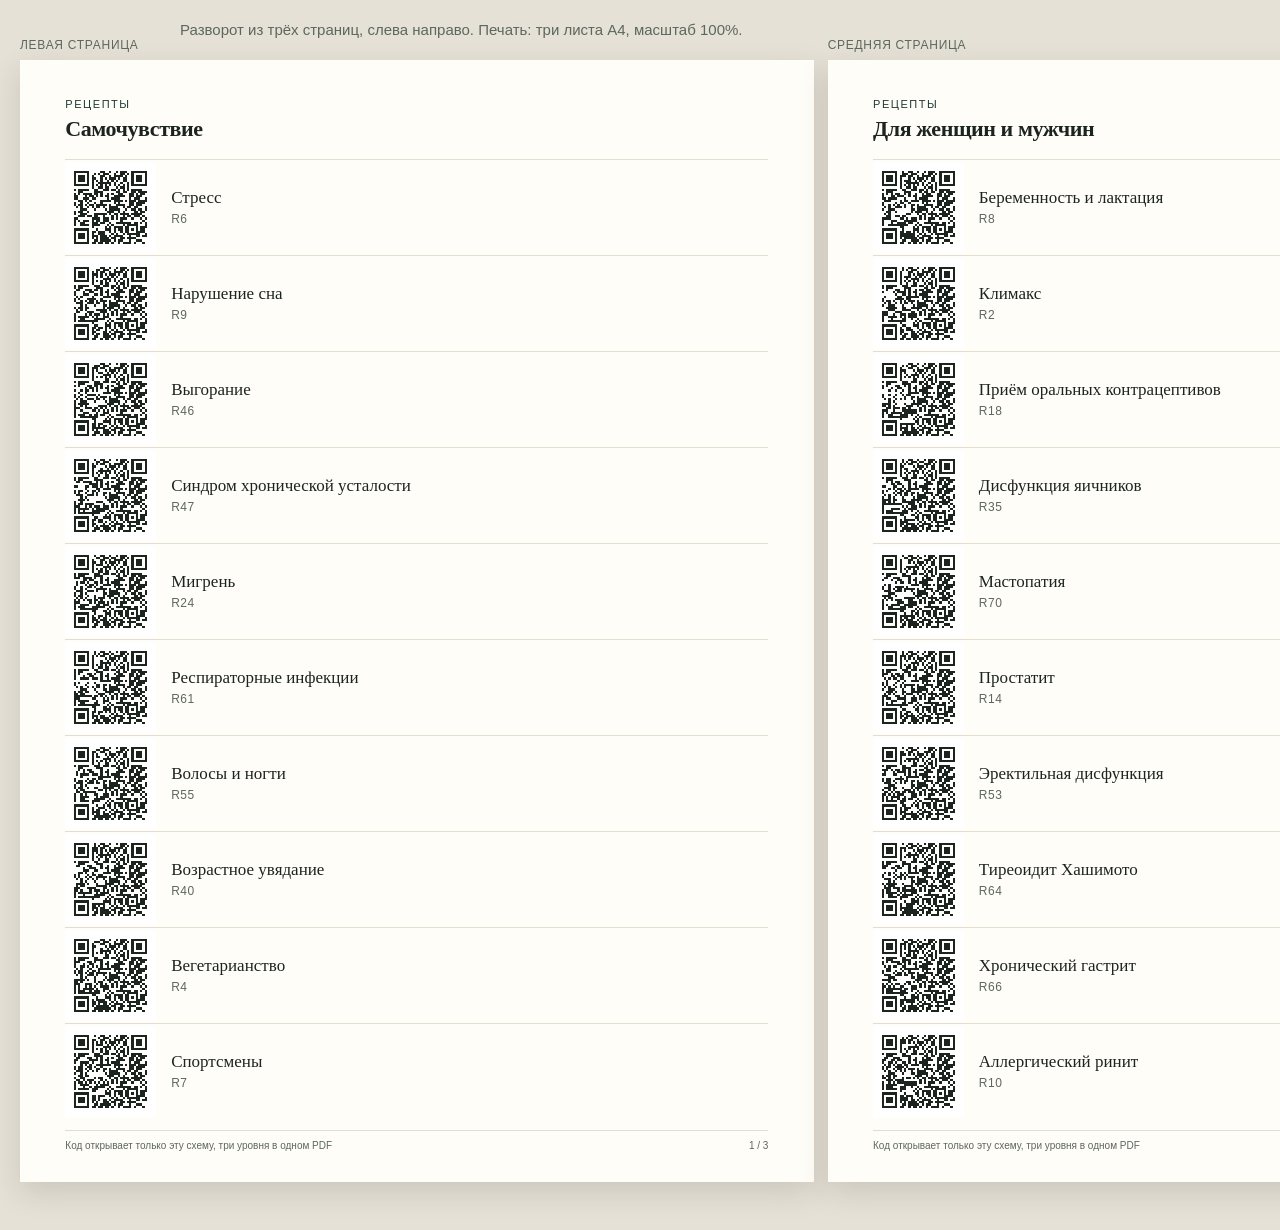
==== commit 8606efde: "Lay out a three-page spread with a QR code beside each of the 30 conditions. Co-authored-by: Cursor " ====
--- a/index.html
+++ b/index.html
@@ -3,58 +3,267 @@
 <head>
   <meta charset="utf-8">
   <meta name="viewport" content="width=device-width, initial-scale=1">
-  <meta name="robots" content="noindex">
-  <title>Рецепты — черновик</title>
-  <link rel="stylesheet" href="style.css">
+  <title>Буклет — три страницы</title>
+  <link rel="stylesheet" href="buklet.css">
 </head>
 <body>
-  <header class="top">
-    <p class="eyebrow">Черновик буклета</p>
-    <h1>Три рецепта для проверки</h1>
-    <p class="lead">Пока на сайте только стресс, сон и выгорание. В каждом PDF собраны все три уровня. QR ведёт на свой файл и больше никуда. Остальные состояния подключим тем же способом.</p>
-  </header>
-  <main>
-    
-        <article class="card" id="r06">
-          <div class="card-copy">
-            <p class="code">R6</p>
-            <h2>Стресс</h2>
-            <p class="official">Стресс (R6)</p>
-            <p class="levels"><span>Базовый</span><span>Базовый+</span><span>Премиальный</span></p>
-            <a class="open" href="pdf/r06.pdf">Открыть PDF</a>
-          </div>
-          <div class="qr-wrap">
-            <div class="qr" title="https://arsenysadykov91-boop.github.io/recepty/pdf/r06.pdf"><svg xmlns="http://www.w3.org/2000/svg" viewBox="0 0 49 49" shape-rendering="crispEdges" role="img"><rect x="0" y="0" width="49" height="49" fill="#ffffff"/><rect x="4" y="4" width="1" height="1" fill="#1c2420"/><rect x="5" y="4" width="1" height="1" fill="#1c2420"/><rect x="6" y="4" width="1" height="1" fill="#1c2420"/><rect x="7" y="4" width="1" height="1" fill="#1c2420"/><rect x="8" y="4" width="1" height="1" fill="#1c2420"/><rect x="9" y="4" width="1" height="1" fill="#1c2420"/><rect x="10" y="4" width="1" height="1" fill="#1c2420"/><rect x="14" y="4" width="1" height="1" fill="#1c2420"/><rect x="22" y="4" width="1" height="1" fill="#1c2420"/><rect x="23" y="4" width="1" height="1" fill="#1c2420"/><rect x="25" y="4" width="1" height="1" fill="#1c2420"/><rect x="29" y="4" width="1" height="1" fill="#1c2420"/><rect x="33" y="4" width="1" height="1" fill="#1c2420"/><rect x="34" y="4" width="1" height="1" fill="#1c2420"/><rect x="36" y="4" width="1" height="1" fill="#1c2420"/><rect x="38" y="4" width="1" height="1" fill="#1c2420"/><rect x="39" y="4" width="1" height="1" fill="#1c2420"/><rect x="40" y="4" width="1" height="1" fill="#1c2420"/><rect x="41" y="4" width="1" height="1" fill="#1c2420"/><rect x="42" y="4" width="1" height="1" fill="#1c2420"/><rect x="43" y="4" width="1" height="1" fill="#1c2420"/><rect x="44" y="4" width="1" height="1" fill="#1c2420"/><rect x="4" y="5" width="1" height="1" fill="#1c2420"/><rect x="10" y="5" width="1" height="1" fill="#1c2420"/><rect x="13" y="5" width="1" height="1" fill="#1c2420"/><rect x="15" y="5" width="1" height="1" fill="#1c2420"/><rect x="22" y="5" width="1" height="1" fill="#1c2420"/><rect x="23" y="5" width="1" height="1" fill="#1c2420"/><rect x="24" y="5" width="1" height="1" fill="#1c2420"/><rect x="25" y="5" width="1" height="1" fill="#1c2420"/><rect x="26" y="5" width="1" height="1" fill="#1c2420"/><rect x="28" y="5" width="1" height="1" fill="#1c2420"/><rect x="32" y="5" width="1" height="1" fill="#1c2420"/><rect x="34" y="5" width="1" height="1" fill="#1c2420"/><rect x="35" y="5" width="1" height="1" fill="#1c2420"/><rect x="38" y="5" width="1" height="1" fill="#1c2420"/><rect x="44" y="5" width="1" height="1" fill="#1c2420"/><rect x="4" y="6" width="1" height="1" fill="#1c2420"/><rect x="6" y="6" width="1" height="1" fill="#1c2420"/><rect x="7" y="6" width="1" height="1" fill="#1c2420"/><rect x="8" y="6" width="1" height="1" fill="#1c2420"/><rect x="10" y="6" width="1" height="1" fill="#1c2420"/><rect x="12" y="6" width="1" height="1" fill="#1c2420"/><rect x="13" y="6" width="1" height="1" fill="#1c2420"/><rect x="18" y="6" width="1" height="1" fill="#1c2420"/><rect x="19" y="6" width="1" height="1" fill="#1c2420"/><rect x="21" y="6" width="1" height="1" fill="#1c2420"/><rect x="22" y="6" width="1" height="1" fill="#1c2420"/><rect x="23" y="6" width="1" height="1" fill="#1c2420"/><rect x="24" y="6" width="1" height="1" fill="#1c2420"/><rect x="26" y="6" width="1" height="1" fill="#1c2420"/><rect x="27" y="6" width="1" height="1" fill="#1c2420"/><rect x="29" y="6" width="1" height="1" fill="#1c2420"/><rect x="31" y="6" width="1" height="1" fill="#1c2420"/><rect x="34" y="6" width="1" height="1" fill="#1c2420"/><rect x="36" y="6" width="1" height="1" fill="#1c2420"/><rect x="38" y="6" width="1" height="1" fill="#1c2420"/><rect x="40" y="6" width="1" height="1" fill="#1c2420"/><rect x="41" y="6" width="1" height="1" fill="#1c2420"/><rect x="42" y="6" width="1" height="1" fill="#1c2420"/><rect x="44" y="6" width="1" height="1" fill="#1c2420"/><rect x="4" y="7" width="1" height="1" fill="#1c2420"/><rect x="6" y="7" width="1" height="1" fill="#1c2420"/><rect x="7" y="7" width="1" height="1" fill="#1c2420"/><rect x="8" y="7" width="1" height="1" fill="#1c2420"/><rect x="10" y="7" width="1" height="1" fill="#1c2420"/><rect x="12" y="7" width="1" height="1" fill="#1c2420"/><rect x="13" y="7" width="1" height="1" fill="#1c2420"/><rect x="14" y="7" width="1" height="1" fill="#1c2420"/><rect x="15" y="7" width="1" height="1" fill="#1c2420"/><rect x="17" y="7" width="1" height="1" fill="#1c2420"/><rect x="18" y="7" width="1" height="1" fill="#1c2420"/><rect x="20" y="7" width="1" height="1" fill="#1c2420"/><rect x="21" y="7" width="1" height="1" fill="#1c2420"/><rect x="22" y="7" width="1" height="1" fill="#1c2420"/><rect x="23" y="7" width="1" height="1" fill="#1c2420"/><rect x="28" y="7" width="1" height="1" fill="#1c2420"/><rect x="30" y="7" width="1" height="1" fill="#1c2420"/><rect x="32" y="7" width="1" height="1" fill="#1c2420"/><rect x="33" y="7" width="1" height="1" fill="#1c2420"/><rect x="34" y="7" width="1" height="1" fill="#1c2420"/><rect x="35" y="7" width="1" height="1" fill="#1c2420"/><rect x="36" y="7" width="1" height="1" fill="#1c2420"/><rect x="38" y="7" width="1" height="1" fill="#1c2420"/><rect x="40" y="7" width="1" height="1" fill="#1c2420"/><rect x="41" y="7" width="1" height="1" fill="#1c2420"/><rect x="42" y="7" width="1" height="1" fill="#1c2420"/><rect x="44" y="7" width="1" height="1" fill="#1c2420"/><rect x="4" y="8" width="1" height="1" fill="#1c2420"/><rect x="6" y="8" width="1" height="1" fill="#1c2420"/><rect x="7" y="8" width="1" height="1" fill="#1c2420"/><rect x="8" y="8" width="1" height="1" fill="#1c2420"/><rect x="10" y="8" width="1" height="1" fill="#1c2420"/><rect x="14" y="8" width="1" height="1" fill="#1c2420"/><rect x="15" y="8" width="1" height="1" fill="#1c2420"/><rect x="21" y="8" width="1" height="1" fill="#1c2420"/><rect x="22" y="8" width="1" height="1" fill="#1c2420"/><rect x="23" y="8" width="1" height="1" fill="#1c2420"/><rect x="24" y="8" width="1" height="1" fill="#1c2420"/><rect x="25" y="8" width="1" height="1" fill="#1c2420"/><rect x="27" y="8" width="1" height="1" fill="#1c2420"/><rect x="28" y="8" width="1" height="1" fill="#1c2420"/><rect x="30" y="8" width="1" height="1" fill="#1c2420"/><rect x="33" y="8" width="1" height="1" fill="#1c2420"/><rect x="35" y="8" width="1" height="1" fill="#1c2420"/><rect x="36" y="8" width="1" height="1" fill="#1c2420"/><rect x="38" y="8" width="1" height="1" fill="#1c2420"/><rect x="40" y="8" width="1" height="1" fill="#1c2420"/><rect x="41" y="8" width="1" height="1" fill="#1c2420"/><rect x="42" y="8" width="1" height="1" fill="#1c2420"/><rect x="44" y="8" width="1" height="1" fill="#1c2420"/><rect x="4" y="9" width="1" height="1" fill="#1c2420"/><rect x="10" y="9" width="1" height="1" fill="#1c2420"/><rect x="13" y="9" width="1" height="1" fill="#1c2420"/><rect x="14" y="9" width="1" height="1" fill="#1c2420"/><rect x="15" y="9" width="1" height="1" fill="#1c2420"/><rect x="16" y="9" width="1" height="1" fill="#1c2420"/><rect x="19" y="9" width="1" height="1" fill="#1c2420"/><rect x="21" y="9" width="1" height="1" fill="#1c2420"/><rect x="22" y="9" width="1" height="1" fill="#1c2420"/><rect x="28" y="9" width="1" height="1" fill="#1c2420"/><rect x="29" y="9" width="1" height="1" fill="#1c2420"/><rect x="30" y="9" width="1" height="1" fill="#1c2420"/><rect x="32" y="9" width="1" height="1" fill="#1c2420"/><rect x="33" y="9" width="1" height="1" fill="#1c2420"/><rect x="34" y="9" width="1" height="1" fill="#1c2420"/><rect x="36" y="9" width="1" height="1" fill="#1c2420"/><rect x="38" y="9" width="1" height="1" fill="#1c2420"/><rect x="44" y="9" width="1" height="1" fill="#1c2420"/><rect x="4" y="10" width="1" height="1" fill="#1c2420"/><rect x="5" y="10" width="1" height="1" fill="#1c2420"/><rect x="6" y="10" width="1" height="1" fill="#1c2420"/><rect x="7" y="10" width="1" height="1" fill="#1c2420"/><rect x="8" y="10" width="1" height="1" fill="#1c2420"/><rect x="9" y="10" width="1" height="1" fill="#1c2420"/><rect x="10" y="10" width="1" height="1" fill="#1c2420"/><rect x="12" y="10" width="1" height="1" fill="#1c2420"/><rect x="14" y="10" width="1" height="1" fill="#1c2420"/><rect x="16" y="10" width="1" height="1" fill="#1c2420"/><rect x="18" y="10" width="1" height="1" fill="#1c2420"/><rect x="20" y="10" width="1" height="1" fill="#1c2420"/><rect x="22" y="10" width="1" height="1" fill="#1c2420"/><rect x="24" y="10" width="1" height="1" fill="#1c2420"/><rect x="26" y="10" width="1" height="1" fill="#1c2420"/><rect x="28" y="10" width="1" height="1" fill="#1c2420"/><rect x="30" y="10" width="1" height="1" fill="#1c2420"/><rect x="32" y="10" width="1" height="1" fill="#1c2420"/><rect x="34" y="10" width="1" height="1" fill="#1c2420"/><rect x="36" y="10" width="1" height="1" fill="#1c2420"/><rect x="38" y="10" width="1" height="1" fill="#1c2420"/><rect x="39" y="10" width="1" height="1" fill="#1c2420"/><rect x="40" y="10" width="1" height="1" fill="#1c2420"/><rect x="41" y="10" width="1" height="1" fill="#1c2420"/><rect x="42" y="10" width="1" height="1" fill="#1c2420"/><rect x="43" y="10" width="1" height="1" fill="#1c2420"/><rect x="44" y="10" width="1" height="1" fill="#1c2420"/><rect x="13" y="11" width="1" height="1" fill="#1c2420"/><rect x="14" y="11" width="1" height="1" fill="#1c2420"/><rect x="15" y="11" width="1" height="1" fill="#1c2420"/><rect x="17" y="11" width="1" height="1" fill="#1c2420"/><rect x="19" y="11" width="1" height="1" fill="#1c2420"/><rect x="21" y="11" width="1" height="1" fill="#1c2420"/><rect x="22" y="11" width="1" height="1" fill="#1c2420"/><rect x="24" y="11" width="1" height="1" fill="#1c2420"/><rect x="25" y="11" width="1" height="1" fill="#1c2420"/><rect x="26" y="11" width="1" height="1" fill="#1c2420"/><rect x="27" y="11" width="1" height="1" fill="#1c2420"/><rect x="29" y="11" width="1" height="1" fill="#1c2420"/><rect x="30" y="11" width="1" height="1" fill="#1c2420"/><rect x="35" y="11" width="1" height="1" fill="#1c2420"/><rect x="36" y="11" width="1" height="1" fill="#1c2420"/><rect x="7" y="12" width="1" height="1" fill="#1c2420"/><rect x="8" y="12" width="1" height="1" fill="#1c2420"/><rect x="10" y="12" width="1" height="1" fill="#1c2420"/><rect x="11" y="12" width="1" height="1" fill="#1c2420"/><rect x="14" y="12" width="1" height="1" fill="#1c2420"/><rect x="16" y="12" width="1" height="1" fill="#1c2420"/><rect x="17" y="12" width="1" height="1" fill="#1c2420"/><rect x="18" y="12" width="1" height="1" fill="#1c2420"/><rect x="19" y="12" width="1" height="1" fill="#1c2420"/><rect x="22" y="12" width="1" height="1" fill="#1c2420"/><rect x="23" y="12" width="1" height="1" fill="#1c2420"/><rect x="26" y="12" width="1" height="1" fill="#1c2420"/><rect x="30" y="12" width="1" height="1" fill="#1c2420"/><rect x="31" y="12" width="1" height="1" fill="#1c2420"/><rect x="33" y="12" width="1" height="1" fill="#1c2420"/><rect x="35" y="12" width="1" height="1" fill="#1c2420"/><rect x="41" y="12" width="1" height="1" fill="#1c2420"/><rect x="42" y="12" width="1" height="1" fill="#1c2420"/><rect x="4" y="13" width="1" height="1" fill="#1c2420"/><rect x="5" y="13" width="1" height="1" fill="#1c2420"/><rect x="9" y="13" width="1" height="1" fill="#1c2420"/><rect x="14" y="13" width="1" height="1" fill="#1c2420"/><rect x="15" y="13" width="1" height="1" fill="#1c2420"/><rect x="19" y="13" width="1" height="1" fill="#1c2420"/><rect x="22" y="13" width="1" height="1" fill="#1c2420"/><rect x="24" y="13" width="1" height="1" fill="#1c2420"/><rect x="25" y="13" width="1" height="1" fill="#1c2420"/><rect x="29" y="13" width="1" height="1" fill="#1c2420"/><rect x="31" y="13" width="1" height="1" fill="#1c2420"/><rect x="33" y="13" width="1" height="1" fill="#1c2420"/><rect x="35" y="13" width="1" height="1" fill="#1c2420"/><rect x="39" y="13" width="1" height="1" fill="#1c2420"/><rect x="40" y="13" width="1" height="1" fill="#1c2420"/><rect x="43" y="13" width="1" height="1" fill="#1c2420"/><rect x="4" y="14" width="1" height="1" fill="#1c2420"/><rect x="7" y="14" width="1" height="1" fill="#1c2420"/><rect x="9" y="14" width="1" height="1" fill="#1c2420"/><rect x="10" y="14" width="1" height="1" fill="#1c2420"/><rect x="11" y="14" width="1" height="1" fill="#1c2420"/><rect x="12" y="14" width="1" height="1" fill="#1c2420"/><rect x="13" y="14" width="1" height="1" fill="#1c2420"/><rect x="15" y="14" width="1" height="1" fill="#1c2420"/><rect x="17" y="14" width="1" height="1" fill="#1c2420"/><rect x="18" y="14" width="1" height="1" fill="#1c2420"/><rect x="20" y="14" width="1" height="1" fill="#1c2420"/><rect x="23" y="14" width="1" height="1" fill="#1c2420"/><rect x="26" y="14" width="1" height="1" fill="#1c2420"/><rect x="27" y="14" width="1" height="1" fill="#1c2420"/><rect x="31" y="14" width="1" height="1" fill="#1c2420"/><rect x="33" y="14" width="1" height="1" fill="#1c2420"/><rect x="40" y="14" width="1" height="1" fill="#1c2420"/><rect x="42" y="14" width="1" height="1" fill="#1c2420"/><rect x="5" y="15" width="1" height="1" fill="#1c2420"/><rect x="6" y="15" width="1" height="1" fill="#1c2420"/><rect x="9" y="15" width="1" height="1" fill="#1c2420"/><rect x="13" y="15" width="1" height="1" fill="#1c2420"/><rect x="14" y="15" width="1" height="1" fill="#1c2420"/><rect x="15" y="15" width="1" height="1" fill="#1c2420"/><rect x="16" y="15" width="1" height="1" fill="#1c2420"/><rect x="17" y="15" width="1" height="1" fill="#1c2420"/><rect x="20" y="15" width="1" height="1" fill="#1c2420"/><rect x="21" y="15" width="1" height="1" fill="#1c2420"/><rect x="24" y="15" width="1" height="1" fill="#1c2420"/><rect x="25" y="15" width="1" height="1" fill="#1c2420"/><rect x="27" y="15" width="1" height="1" fill="#1c2420"/><rect x="28" y="15" width="1" height="1" fill="#1c2420"/><rect x="31" y="15" width="1" height="1" fill="#1c2420"/><rect x="33" y="15" width="1" height="1" fill="#1c2420"/><rect x="35" y="15" width="1" height="1" fill="#1c2420"/><rect x="36" y="15" width="1" height="1" fill="#1c2420"/><rect x="38" y="15" width="1" height="1" fill="#1c2420"/><rect x="40" y="15" width="1" height="1" fill="#1c2420"/><rect x="41" y="15" width="1" height="1" fill="#1c2420"/><rect x="44" y="15" width="1" height="1" fill="#1c2420"/><rect x="4" y="16" width="1" height="1" fill="#1c2420"/><rect x="8" y="16" width="1" height="1" fill="#1c2420"/><rect x="9" y="16" width="1" height="1" fill="#1c2420"/><rect x="10" y="16" width="1" height="1" fill="#1c2420"/><rect x="11" y="16" width="1" height="1" fill="#1c2420"/><rect x="12" y="16" width="1" height="1" fill="#1c2420"/><rect x="13" y="16" width="1" height="1" fill="#1c2420"/><rect x="14" y="16" width="1" height="1" fill="#1c2420"/><rect x="16" y="16" width="1" height="1" fill="#1c2420"/><rect x="17" y="16" width="1" height="1" fill="#1c2420"/><rect x="18" y="16" width="1" height="1" fill="#1c2420"/><rect x="22" y="16" width="1" height="1" fill="#1c2420"/><rect x="26" y="16" width="1" height="1" fill="#1c2420"/><rect x="27" y="16" width="1" height="1" fill="#1c2420"/><rect x="28" y="16" width="1" height="1" fill="#1c2420"/><rect x="29" y="16" width="1" height="1" fill="#1c2420"/><rect x="30" y="16" width="1" height="1" fill="#1c2420"/><rect x="32" y="16" width="1" height="1" fill="#1c2420"/><rect x="38" y="16" width="1" height="1" fill="#1c2420"/><rect x="39" y="16" width="1" height="1" fill="#1c2420"/><rect x="44" y="16" width="1" height="1" fill="#1c2420"/><rect x="4" y="17" width="1" height="1" fill="#1c2420"/><rect x="5" y="17" width="1" height="1" fill="#1c2420"/><rect x="8" y="17" width="1" height="1" fill="#1c2420"/><rect x="9" y="17" width="1" height="1" fill="#1c2420"/><rect x="14" y="17" width="1" height="1" fill="#1c2420"/><rect x="16" y="17" width="1" height="1" fill="#1c2420"/><rect x="19" y="17" width="1" height="1" fill="#1c2420"/><rect x="21" y="17" width="1" height="1" fill="#1c2420"/><rect x="24" y="17" width="1" height="1" fill="#1c2420"/><rect x="27" y="17" width="1" height="1" fill="#1c2420"/><rect x="28" y="17" width="1" height="1" fill="#1c2420"/><rect x="29" y="17" width="1" height="1" fill="#1c2420"/><rect x="30" y="17" width="1" height="1" fill="#1c2420"/><rect x="31" y="17" width="1" height="1" fill="#1c2420"/><rect x="32" y="17" width="1" height="1" fill="#1c2420"/><rect x="33" y="17" width="1" height="1" fill="#1c2420"/><rect x="34" y="17" width="1" height="1" fill="#1c2420"/><rect x="36" y="17" width="1" height="1" fill="#1c2420"/><rect x="38" y="17" width="1" height="1" fill="#1c2420"/><rect x="39" y="17" width="1" height="1" fill="#1c2420"/><rect x="40" y="17" width="1" height="1" fill="#1c2420"/><rect x="41" y="17" width="1" height="1" fill="#1c2420"/><rect x="42" y="17" width="1" height="1" fill="#1c2420"/><rect x="44" y="17" width="1" height="1" fill="#1c2420"/><rect x="4" y="18" width="1" height="1" fill="#1c2420"/><rect x="5" y="18" width="1" height="1" fill="#1c2420"/><rect x="8" y="18" width="1" height="1" fill="#1c2420"/><rect x="10" y="18" width="1" height="1" fill="#1c2420"/><rect x="14" y="18" width="1" height="1" fill="#1c2420"/><rect x="18" y="18" width="1" height="1" fill="#1c2420"/><rect x="19" y="18" width="1" height="1" fill="#1c2420"/><rect x="20" y="18" width="1" height="1" fill="#1c2420"/><rect x="21" y="18" width="1" height="1" fill="#1c2420"/><rect x="22" y="18" width="1" height="1" fill="#1c2420"/><rect x="23" y="18" width="1" height="1" fill="#1c2420"/><rect x="25" y="18" width="1" height="1" fill="#1c2420"/><rect x="27" y="18" width="1" height="1" fill="#1c2420"/><rect x="28" y="18" width="1" height="1" fill="#1c2420"/><rect x="30" y="18" width="1" height="1" fill="#1c2420"/><rect x="31" y="18" width="1" height="1" fill="#1c2420"/><rect x="32" y="18" width="1" height="1" fill="#1c2420"/><rect x="33" y="18" width="1" height="1" fill="#1c2420"/><rect x="35" y="18" width="1" height="1" fill="#1c2420"/><rect x="37" y="18" width="1" height="1" fill="#1c2420"/><rect x="38" y="18" width="1" height="1" fill="#1c2420"/><rect x="39" y="18" width="1" height="1" fill="#1c2420"/><rect x="44" y="18" width="1" height="1" fill="#1c2420"/><rect x="4" y="19" width="1" height="1" fill="#1c2420"/><rect x="5" y="19" width="1" height="1" fill="#1c2420"/><rect x="6" y="19" width="1" height="1" fill="#1c2420"/><rect x="7" y="19" width="1" height="1" fill="#1c2420"/><rect x="13" y="19" width="1" height="1" fill="#1c2420"/><rect x="16" y="19" width="1" height="1" fill="#1c2420"/><rect x="22" y="19" width="1" height="1" fill="#1c2420"/><rect x="23" y="19" width="1" height="1" fill="#1c2420"/><rect x="28" y="19" width="1" height="1" fill="#1c2420"/><rect x="29" y="19" width="1" height="1" fill="#1c2420"/><rect x="35" y="19" width="1" height="1" fill="#1c2420"/><rect x="36" y="19" width="1" height="1" fill="#1c2420"/><rect x="37" y="19" width="1" height="1" fill="#1c2420"/><rect x="41" y="19" width="1" height="1" fill="#1c2420"/><rect x="42" y="19" width="1" height="1" fill="#1c2420"/><rect x="43" y="19" width="1" height="1" fill="#1c2420"/><rect x="4" y="20" width="1" height="1" fill="#1c2420"/><rect x="6" y="20" width="1" height="1" fill="#1c2420"/><rect x="7" y="20" width="1" height="1" fill="#1c2420"/><rect x="8" y="20" width="1" height="1" fill="#1c2420"/><rect x="10" y="20" width="1" height="1" fill="#1c2420"/><rect x="13" y="20" width="1" height="1" fill="#1c2420"/><rect x="15" y="20" width="1" height="1" fill="#1c2420"/><rect x="16" y="20" width="1" height="1" fill="#1c2420"/><rect x="17" y="20" width="1" height="1" fill="#1c2420"/><rect x="20" y="20" width="1" height="1" fill="#1c2420"/><rect x="21" y="20" width="1" height="1" fill="#1c2420"/><rect x="24" y="20" width="1" height="1" fill="#1c2420"/><rect x="27" y="20" width="1" height="1" fill="#1c2420"/><rect x="29" y="20" width="1" height="1" fill="#1c2420"/><rect x="30" y="20" width="1" height="1" fill="#1c2420"/><rect x="31" y="20" width="1" height="1" fill="#1c2420"/><rect x="36" y="20" width="1" height="1" fill="#1c2420"/><rect x="37" y="20" width="1" height="1" fill="#1c2420"/><rect x="8" y="21" width="1" height="1" fill="#1c2420"/><rect x="9" y="21" width="1" height="1" fill="#1c2420"/><rect x="13" y="21" width="1" height="1" fill="#1c2420"/><rect x="14" y="21" width="1" height="1" fill="#1c2420"/><rect x="15" y="21" width="1" height="1" fill="#1c2420"/><rect x="16" y="21" width="1" height="1" fill="#1c2420"/><rect x="22" y="21" width="1" height="1" fill="#1c2420"/><rect x="24" y="21" width="1" height="1" fill="#1c2420"/><rect x="25" y="21" width="1" height="1" fill="#1c2420"/><rect x="27" y="21" width="1" height="1" fill="#1c2420"/><rect x="28" y="21" width="1" height="1" fill="#1c2420"/><rect x="29" y="21" width="1" height="1" fill="#1c2420"/><rect x="30" y="21" width="1" height="1" fill="#1c2420"/><rect x="31" y="21" width="1" height="1" fill="#1c2420"/><rect x="33" y="21" width="1" height="1" fill="#1c2420"/><rect x="35" y="21" width="1" height="1" fill="#1c2420"/><rect x="36" y="21" width="1" height="1" fill="#1c2420"/><rect x="37" y="21" width="1" height="1" fill="#1c2420"/><rect x="40" y="21" width="1" height="1" fill="#1c2420"/><rect x="42" y="21" width="1" height="1" fill="#1c2420"/><rect x="8" y="22" width="1" height="1" fill="#1c2420"/><rect x="10" y="22" width="1" height="1" fill="#1c2420"/><rect x="13" y="22" width="1" height="1" fill="#1c2420"/><rect x="14" y="22" width="1" height="1" fill="#1c2420"/><rect x="18" y="22" width="1" height="1" fill="#1c2420"/><rect x="20" y="22" width="1" height="1" fill="#1c2420"/><rect x="22" y="22" width="1" height="1" fill="#1c2420"/><rect x="23" y="22" width="1" height="1" fill="#1c2420"/><rect x="25" y="22" width="1" height="1" fill="#1c2420"/><rect x="26" y="22" width="1" height="1" fill="#1c2420"/><rect x="27" y="22" width="1" height="1" fill="#1c2420"/><rect x="28" y="22" width="1" height="1" fill="#1c2420"/><rect x="31" y="22" width="1" height="1" fill="#1c2420"/><rect x="35" y="22" width="1" height="1" fill="#1c2420"/><rect x="39" y="22" width="1" height="1" fill="#1c2420"/><rect x="40" y="22" width="1" height="1" fill="#1c2420"/><rect x="42" y="22" width="1" height="1" fill="#1c2420"/><rect x="44" y="22" width="1" height="1" fill="#1c2420"/><rect x="4" y="23" width="1" height="1" fill="#1c2420"/><rect x="5" y="23" width="1" height="1" fill="#1c2420"/><rect x="6" y="23" width="1" height="1" fill="#1c2420"/><rect x="12" y="23" width="1" height="1" fill="#1c2420"/><rect x="13" y="23" width="1" height="1" fill="#1c2420"/><rect x="18" y="23" width="1" height="1" fill="#1c2420"/><rect x="21" y="23" width="1" height="1" fill="#1c2420"/><rect x="23" y="23" width="1" height="1" fill="#1c2420"/><rect x="24" y="23" width="1" height="1" fill="#1c2420"/><rect x="25" y="23" width="1" height="1" fill="#1c2420"/><rect x="31" y="23" width="1" height="1" fill="#1c2420"/><rect x="34" y="23" width="1" height="1" fill="#1c2420"/><rect x="35" y="23" width="1" height="1" fill="#1c2420"/><rect x="36" y="23" width="1" height="1" fill="#1c2420"/><rect x="37" y="23" width="1" height="1" fill="#1c2420"/><rect x="38" y="23" width="1" height="1" fill="#1c2420"/><rect x="40" y="23" width="1" height="1" fill="#1c2420"/><rect x="42" y="23" width="1" height="1" fill="#1c2420"/><rect x="43" y="23" width="1" height="1" fill="#1c2420"/><rect x="44" y="23" width="1" height="1" fill="#1c2420"/><rect x="5" y="24" width="1" height="1" fill="#1c2420"/><rect x="6" y="24" width="1" height="1" fill="#1c2420"/><rect x="7" y="24" width="1" height="1" fill="#1c2420"/><rect x="9" y="24" width="1" height="1" fill="#1c2420"/><rect x="10" y="24" width="1" height="1" fill="#1c2420"/><rect x="12" y="24" width="1" height="1" fill="#1c2420"/><rect x="14" y="24" width="1" height="1" fill="#1c2420"/><rect x="15" y="24" width="1" height="1" fill="#1c2420"/><rect x="16" y="24" width="1" height="1" fill="#1c2420"/><rect x="17" y="24" width="1" height="1" fill="#1c2420"/><rect x="19" y="24" width="1" height="1" fill="#1c2420"/><rect x="21" y="24" width="1" height="1" fill="#1c2420"/><rect x="22" y="24" width="1" height="1" fill="#1c2420"/><rect x="28" y="24" width="1" height="1" fill="#1c2420"/><rect x="29" y="24" width="1" height="1" fill="#1c2420"/><rect x="31" y="24" width="1" height="1" fill="#1c2420"/><rect x="33" y="24" width="1" height="1" fill="#1c2420"/><rect x="34" y="24" width="1" height="1" fill="#1c2420"/><rect x="36" y="24" width="1" height="1" fill="#1c2420"/><rect x="38" y="24" width="1" height="1" fill="#1c2420"/><rect x="42" y="24" width="1" height="1" fill="#1c2420"/><rect x="43" y="24" width="1" height="1" fill="#1c2420"/><rect x="44" y="24" width="1" height="1" fill="#1c2420"/><rect x="4" y="25" width="1" height="1" fill="#1c2420"/><rect x="5" y="25" width="1" height="1" fill="#1c2420"/><rect x="9" y="25" width="1" height="1" fill="#1c2420"/><rect x="12" y="25" width="1" height="1" fill="#1c2420"/><rect x="13" y="25" width="1" height="1" fill="#1c2420"/><rect x="14" y="25" width="1" height="1" fill="#1c2420"/><rect x="15" y="25" width="1" height="1" fill="#1c2420"/><rect x="23" y="25" width="1" height="1" fill="#1c2420"/><rect x="24" y="25" width="1" height="1" fill="#1c2420"/><rect x="25" y="25" width="1" height="1" fill="#1c2420"/><rect x="26" y="25" width="1" height="1" fill="#1c2420"/><rect x="27" y="25" width="1" height="1" fill="#1c2420"/><rect x="28" y="25" width="1" height="1" fill="#1c2420"/><rect x="29" y="25" width="1" height="1" fill="#1c2420"/><rect x="30" y="25" width="1" height="1" fill="#1c2420"/><rect x="31" y="25" width="1" height="1" fill="#1c2420"/><rect x="34" y="25" width="1" height="1" fill="#1c2420"/><rect x="35" y="25" width="1" height="1" fill="#1c2420"/><rect x="36" y="25" width="1" height="1" fill="#1c2420"/><rect x="37" y="25" width="1" height="1" fill="#1c2420"/><rect x="39" y="25" width="1" height="1" fill="#1c2420"/><rect x="40" y="25" width="1" height="1" fill="#1c2420"/><rect x="5" y="26" width="1" height="1" fill="#1c2420"/><rect x="6" y="26" width="1" height="1" fill="#1c2420"/><rect x="10" y="26" width="1" height="1" fill="#1c2420"/><rect x="12" y="26" width="1" height="1" fill="#1c2420"/><rect x="13" y="26" width="1" height="1" fill="#1c2420"/><rect x="14" y="26" width="1" height="1" fill="#1c2420"/><rect x="15" y="26" width="1" height="1" fill="#1c2420"/><rect x="16" y="26" width="1" height="1" fill="#1c2420"/><rect x="25" y="26" width="1" height="1" fill="#1c2420"/><rect x="28" y="26" width="1" height="1" fill="#1c2420"/><rect x="29" y="26" width="1" height="1" fill="#1c2420"/><rect x="30" y="26" width="1" height="1" fill="#1c2420"/><rect x="31" y="26" width="1" height="1" fill="#1c2420"/><rect x="32" y="26" width="1" height="1" fill="#1c2420"/><rect x="34" y="26" width="1" height="1" fill="#1c2420"/><rect x="37" y="26" width="1" height="1" fill="#1c2420"/><rect x="39" y="26" width="1" height="1" fill="#1c2420"/><rect x="40" y="26" width="1" height="1" fill="#1c2420"/><rect x="41" y="26" width="1" height="1" fill="#1c2420"/><rect x="42" y="26" width="1" height="1" fill="#1c2420"/><rect x="8" y="27" width="1" height="1" fill="#1c2420"/><rect x="9" y="27" width="1" height="1" fill="#1c2420"/><rect x="12" y="27" width="1" height="1" fill="#1c2420"/><rect x="13" y="27" width="1" height="1" fill="#1c2420"/><rect x="17" y="27" width="1" height="1" fill="#1c2420"/><rect x="18" y="27" width="1" height="1" fill="#1c2420"/><rect x="21" y="27" width="1" height="1" fill="#1c2420"/><rect x="22" y="27" width="1" height="1" fill="#1c2420"/><rect x="25" y="27" width="1" height="1" fill="#1c2420"/><rect x="26" y="27" width="1" height="1" fill="#1c2420"/><rect x="27" y="27" width="1" height="1" fill="#1c2420"/><rect x="28" y="27" width="1" height="1" fill="#1c2420"/><rect x="31" y="27" width="1" height="1" fill="#1c2420"/><rect x="33" y="27" width="1" height="1" fill="#1c2420"/><rect x="34" y="27" width="1" height="1" fill="#1c2420"/><rect x="39" y="27" width="1" height="1" fill="#1c2420"/><rect x="40" y="27" width="1" height="1" fill="#1c2420"/><rect x="4" y="28" width="1" height="1" fill="#1c2420"/><rect x="5" y="28" width="1" height="1" fill="#1c2420"/><rect x="7" y="28" width="1" height="1" fill="#1c2420"/><rect x="10" y="28" width="1" height="1" fill="#1c2420"/><rect x="11" y="28" width="1" height="1" fill="#1c2420"/><rect x="13" y="28" width="1" height="1" fill="#1c2420"/><rect x="17" y="28" width="1" height="1" fill="#1c2420"/><rect x="18" y="28" width="1" height="1" fill="#1c2420"/><rect x="20" y="28" width="1" height="1" fill="#1c2420"/><rect x="22" y="28" width="1" height="1" fill="#1c2420"/><rect x="26" y="28" width="1" height="1" fill="#1c2420"/><rect x="30" y="28" width="1" height="1" fill="#1c2420"/><rect x="32" y="28" width="1" height="1" fill="#1c2420"/><rect x="36" y="28" width="1" height="1" fill="#1c2420"/><rect x="37" y="28" width="1" height="1" fill="#1c2420"/><rect x="38" y="28" width="1" height="1" fill="#1c2420"/><rect x="41" y="28" width="1" height="1" fill="#1c2420"/><rect x="43" y="28" width="1" height="1" fill="#1c2420"/><rect x="4" y="29" width="1" height="1" fill="#1c2420"/><rect x="8" y="29" width="1" height="1" fill="#1c2420"/><rect x="12" y="29" width="1" height="1" fill="#1c2420"/><rect x="13" y="29" width="1" height="1" fill="#1c2420"/><rect x="15" y="29" width="1" height="1" fill="#1c2420"/><rect x="17" y="29" width="1" height="1" fill="#1c2420"/><rect x="18" y="29" width="1" height="1" fill="#1c2420"/><rect x="26" y="29" width="1" height="1" fill="#1c2420"/><rect x="27" y="29" width="1" height="1" fill="#1c2420"/><rect x="29" y="29" width="1" height="1" fill="#1c2420"/><rect x="30" y="29" width="1" height="1" fill="#1c2420"/><rect x="31" y="29" width="1" height="1" fill="#1c2420"/><rect x="32" y="29" width="1" height="1" fill="#1c2420"/><rect x="36" y="29" width="1" height="1" fill="#1c2420"/><rect x="38" y="29" width="1" height="1" fill="#1c2420"/><rect x="39" y="29" width="1" height="1" fill="#1c2420"/><rect x="40" y="29" width="1" height="1" fill="#1c2420"/><rect x="42" y="29" width="1" height="1" fill="#1c2420"/><rect x="43" y="29" width="1" height="1" fill="#1c2420"/><rect x="44" y="29" width="1" height="1" fill="#1c2420"/><rect x="5" y="30" width="1" height="1" fill="#1c2420"/><rect x="10" y="30" width="1" height="1" fill="#1c2420"/><rect x="11" y="30" width="1" height="1" fill="#1c2420"/><rect x="17" y="30" width="1" height="1" fill="#1c2420"/><rect x="21" y="30" width="1" height="1" fill="#1c2420"/><rect x="23" y="30" width="1" height="1" fill="#1c2420"/><rect x="25" y="30" width="1" height="1" fill="#1c2420"/><rect x="26" y="30" width="1" height="1" fill="#1c2420"/><rect x="29" y="30" width="1" height="1" fill="#1c2420"/><rect x="31" y="30" width="1" height="1" fill="#1c2420"/><rect x="33" y="30" width="1" height="1" fill="#1c2420"/><rect x="34" y="30" width="1" height="1" fill="#1c2420"/><rect x="35" y="30" width="1" height="1" fill="#1c2420"/><rect x="36" y="30" width="1" height="1" fill="#1c2420"/><rect x="38" y="30" width="1" height="1" fill="#1c2420"/><rect x="40" y="30" width="1" height="1" fill="#1c2420"/><rect x="41" y="30" width="1" height="1" fill="#1c2420"/><rect x="44" y="30" width="1" height="1" fill="#1c2420"/><rect x="6" y="31" width="1" height="1" fill="#1c2420"/><rect x="8" y="31" width="1" height="1" fill="#1c2420"/><rect x="11" y="31" width="1" height="1" fill="#1c2420"/><rect x="14" y="31" width="1" height="1" fill="#1c2420"/><rect x="15" y="31" width="1" height="1" fill="#1c2420"/><rect x="16" y="31" width="1" height="1" fill="#1c2420"/><rect x="19" y="31" width="1" height="1" fill="#1c2420"/><rect x="21" y="31" width="1" height="1" fill="#1c2420"/><rect x="22" y="31" width="1" height="1" fill="#1c2420"/><rect x="24" y="31" width="1" height="1" fill="#1c2420"/><rect x="26" y="31" width="1" height="1" fill="#1c2420"/><rect x="28" y="31" width="1" height="1" fill="#1c2420"/><rect x="34" y="31" width="1" height="1" fill="#1c2420"/><rect x="35" y="31" width="1" height="1" fill="#1c2420"/><rect x="41" y="31" width="1" height="1" fill="#1c2420"/><rect x="42" y="31" width="1" height="1" fill="#1c2420"/><rect x="44" y="31" width="1" height="1" fill="#1c2420"/><rect x="4" y="32" width="1" height="1" fill="#1c2420"/><rect x="6" y="32" width="1" height="1" fill="#1c2420"/><rect x="8" y="32" width="1" height="1" fill="#1c2420"/><rect x="10" y="32" width="1" height="1" fill="#1c2420"/><rect x="11" y="32" width="1" height="1" fill="#1c2420"/><rect x="12" y="32" width="1" height="1" fill="#1c2420"/><rect x="14" y="32" width="1" height="1" fill="#1c2420"/><rect x="15" y="32" width="1" height="1" fill="#1c2420"/><rect x="16" y="32" width="1" height="1" fill="#1c2420"/><rect x="17" y="32" width="1" height="1" fill="#1c2420"/><rect x="18" y="32" width="1" height="1" fill="#1c2420"/><rect x="19" y="32" width="1" height="1" fill="#1c2420"/><rect x="20" y="32" width="1" height="1" fill="#1c2420"/><rect x="23" y="32" width="1" height="1" fill="#1c2420"/><rect x="26" y="32" width="1" height="1" fill="#1c2420"/><rect x="28" y="32" width="1" height="1" fill="#1c2420"/><rect x="29" y="32" width="1" height="1" fill="#1c2420"/><rect x="31" y="32" width="1" height="1" fill="#1c2420"/><rect x="35" y="32" width="1" height="1" fill="#1c2420"/><rect x="37" y="32" width="1" height="1" fill="#1c2420"/><rect x="39" y="32" width="1" height="1" fill="#1c2420"/><rect x="41" y="32" width="1" height="1" fill="#1c2420"/><rect x="43" y="32" width="1" height="1" fill="#1c2420"/><rect x="4" y="33" width="1" height="1" fill="#1c2420"/><rect x="5" y="33" width="1" height="1" fill="#1c2420"/><rect x="6" y="33" width="1" height="1" fill="#1c2420"/><rect x="7" y="33" width="1" height="1" fill="#1c2420"/><rect x="8" y="33" width="1" height="1" fill="#1c2420"/><rect x="12" y="33" width="1" height="1" fill="#1c2420"/><rect x="15" y="33" width="1" height="1" fill="#1c2420"/><rect x="17" y="33" width="1" height="1" fill="#1c2420"/><rect x="18" y="33" width="1" height="1" fill="#1c2420"/><rect x="19" y="33" width="1" height="1" fill="#1c2420"/><rect x="20" y="33" width="1" height="1" fill="#1c2420"/><rect x="21" y="33" width="1" height="1" fill="#1c2420"/><rect x="22" y="33" width="1" height="1" fill="#1c2420"/><rect x="23" y="33" width="1" height="1" fill="#1c2420"/><rect x="24" y="33" width="1" height="1" fill="#1c2420"/><rect x="26" y="33" width="1" height="1" fill="#1c2420"/><rect x="27" y="33" width="1" height="1" fill="#1c2420"/><rect x="29" y="33" width="1" height="1" fill="#1c2420"/><rect x="30" y="33" width="1" height="1" fill="#1c2420"/><rect x="31" y="33" width="1" height="1" fill="#1c2420"/><rect x="33" y="33" width="1" height="1" fill="#1c2420"/><rect x="34" y="33" width="1" height="1" fill="#1c2420"/><rect x="35" y="33" width="1" height="1" fill="#1c2420"/><rect x="36" y="33" width="1" height="1" fill="#1c2420"/><rect x="40" y="33" width="1" height="1" fill="#1c2420"/><rect x="41" y="33" width="1" height="1" fill="#1c2420"/><rect x="4" y="34" width="1" height="1" fill="#1c2420"/><rect x="5" y="34" width="1" height="1" fill="#1c2420"/><rect x="9" y="34" width="1" height="1" fill="#1c2420"/><rect x="10" y="34" width="1" height="1" fill="#1c2420"/><rect x="13" y="34" width="1" height="1" fill="#1c2420"/><rect x="16" y="34" width="1" height="1" fill="#1c2420"/><rect x="19" y="34" width="1" height="1" fill="#1c2420"/><rect x="22" y="34" width="1" height="1" fill="#1c2420"/><rect x="26" y="34" width="1" height="1" fill="#1c2420"/><rect x="28" y="34" width="1" height="1" fill="#1c2420"/><rect x="30" y="34" width="1" height="1" fill="#1c2420"/><rect x="31" y="34" width="1" height="1" fill="#1c2420"/><rect x="32" y="34" width="1" height="1" fill="#1c2420"/><rect x="34" y="34" width="1" height="1" fill="#1c2420"/><rect x="35" y="34" width="1" height="1" fill="#1c2420"/><rect x="37" y="34" width="1" height="1" fill="#1c2420"/><rect x="40" y="34" width="1" height="1" fill="#1c2420"/><rect x="41" y="34" width="1" height="1" fill="#1c2420"/><rect x="42" y="34" width="1" height="1" fill="#1c2420"/><rect x="44" y="34" width="1" height="1" fill="#1c2420"/><rect x="4" y="35" width="1" height="1" fill="#1c2420"/><rect x="5" y="35" width="1" height="1" fill="#1c2420"/><rect x="12" y="35" width="1" height="1" fill="#1c2420"/><rect x="13" y="35" width="1" height="1" fill="#1c2420"/><rect x="14" y="35" width="1" height="1" fill="#1c2420"/><rect x="16" y="35" width="1" height="1" fill="#1c2420"/><rect x="21" y="35" width="1" height="1" fill="#1c2420"/><rect x="23" y="35" width="1" height="1" fill="#1c2420"/><rect x="24" y="35" width="1" height="1" fill="#1c2420"/><rect x="25" y="35" width="1" height="1" fill="#1c2420"/><rect x="29" y="35" width="1" height="1" fill="#1c2420"/><rect x="34" y="35" width="1" height="1" fill="#1c2420"/><rect x="38" y="35" width="1" height="1" fill="#1c2420"/><rect x="42" y="35" width="1" height="1" fill="#1c2420"/><rect x="44" y="35" width="1" height="1" fill="#1c2420"/><rect x="4" y="36" width="1" height="1" fill="#1c2420"/><rect x="5" y="36" width="1" height="1" fill="#1c2420"/><rect x="6" y="36" width="1" height="1" fill="#1c2420"/><rect x="7" y="36" width="1" height="1" fill="#1c2420"/><rect x="8" y="36" width="1" height="1" fill="#1c2420"/><rect x="10" y="36" width="1" height="1" fill="#1c2420"/><rect x="11" y="36" width="1" height="1" fill="#1c2420"/><rect x="12" y="36" width="1" height="1" fill="#1c2420"/><rect x="13" y="36" width="1" height="1" fill="#1c2420"/><rect x="14" y="36" width="1" height="1" fill="#1c2420"/><rect x="15" y="36" width="1" height="1" fill="#1c2420"/><rect x="18" y="36" width="1" height="1" fill="#1c2420"/><rect x="20" y="36" width="1" height="1" fill="#1c2420"/><rect x="21" y="36" width="1" height="1" fill="#1c2420"/><rect x="22" y="36" width="1" height="1" fill="#1c2420"/><rect x="23" y="36" width="1" height="1" fill="#1c2420"/><rect x="24" y="36" width="1" height="1" fill="#1c2420"/><rect x="26" y="36" width="1" height="1" fill="#1c2420"/><rect x="27" y="36" width="1" height="1" fill="#1c2420"/><rect x="31" y="36" width="1" height="1" fill="#1c2420"/><rect x="32" y="36" width="1" height="1" fill="#1c2420"/><rect x="33" y="36" width="1" height="1" fill="#1c2420"/><rect x="36" y="36" width="1" height="1" fill="#1c2420"/><rect x="37" y="36" width="1" height="1" fill="#1c2420"/><rect x="38" y="36" width="1" height="1" fill="#1c2420"/><rect x="39" y="36" width="1" height="1" fill="#1c2420"/><rect x="40" y="36" width="1" height="1" fill="#1c2420"/><rect x="42" y="36" width="1" height="1" fill="#1c2420"/><rect x="12" y="37" width="1" height="1" fill="#1c2420"/><rect x="14" y="37" width="1" height="1" fill="#1c2420"/><rect x="17" y="37" width="1" height="1" fill="#1c2420"/><rect x="18" y="37" width="1" height="1" fill="#1c2420"/><rect x="20" y="37" width="1" height="1" fill="#1c2420"/><rect x="22" y="37" width="1" height="1" fill="#1c2420"/><rect x="24" y="37" width="1" height="1" fill="#1c2420"/><rect x="26" y="37" width="1" height="1" fill="#1c2420"/><rect x="27" y="37" width="1" height="1" fill="#1c2420"/><rect x="29" y="37" width="1" height="1" fill="#1c2420"/><rect x="31" y="37" width="1" height="1" fill="#1c2420"/><rect x="33" y="37" width="1" height="1" fill="#1c2420"/><rect x="34" y="37" width="1" height="1" fill="#1c2420"/><rect x="36" y="37" width="1" height="1" fill="#1c2420"/><rect x="40" y="37" width="1" height="1" fill="#1c2420"/><rect x="41" y="37" width="1" height="1" fill="#1c2420"/><rect x="42" y="37" width="1" height="1" fill="#1c2420"/><rect x="43" y="37" width="1" height="1" fill="#1c2420"/><rect x="4" y="38" width="1" height="1" fill="#1c2420"/><rect x="5" y="38" width="1" height="1" fill="#1c2420"/><rect x="6" y="38" width="1" height="1" fill="#1c2420"/><rect x="7" y="38" width="1" height="1" fill="#1c2420"/><rect x="8" y="38" width="1" height="1" fill="#1c2420"/><rect x="9" y="38" width="1" height="1" fill="#1c2420"/><rect x="10" y="38" width="1" height="1" fill="#1c2420"/><rect x="12" y="38" width="1" height="1" fill="#1c2420"/><rect x="13" y="38" width="1" height="1" fill="#1c2420"/><rect x="15" y="38" width="1" height="1" fill="#1c2420"/><rect x="16" y="38" width="1" height="1" fill="#1c2420"/><rect x="20" y="38" width="1" height="1" fill="#1c2420"/><rect x="21" y="38" width="1" height="1" fill="#1c2420"/><rect x="24" y="38" width="1" height="1" fill="#1c2420"/><rect x="25" y="38" width="1" height="1" fill="#1c2420"/><rect x="28" y="38" width="1" height="1" fill="#1c2420"/><rect x="30" y="38" width="1" height="1" fill="#1c2420"/><rect x="31" y="38" width="1" height="1" fill="#1c2420"/><rect x="32" y="38" width="1" height="1" fill="#1c2420"/><rect x="35" y="38" width="1" height="1" fill="#1c2420"/><rect x="36" y="38" width="1" height="1" fill="#1c2420"/><rect x="38" y="38" width="1" height="1" fill="#1c2420"/><rect x="40" y="38" width="1" height="1" fill="#1c2420"/><rect x="42" y="38" width="1" height="1" fill="#1c2420"/><rect x="4" y="39" width="1" height="1" fill="#1c2420"/><rect x="10" y="39" width="1" height="1" fill="#1c2420"/><rect x="14" y="39" width="1" height="1" fill="#1c2420"/><rect x="15" y="39" width="1" height="1" fill="#1c2420"/><rect x="20" y="39" width="1" height="1" fill="#1c2420"/><rect x="21" y="39" width="1" height="1" fill="#1c2420"/><rect x="27" y="39" width="1" height="1" fill="#1c2420"/><rect x="28" y="39" width="1" height="1" fill="#1c2420"/><rect x="29" y="39" width="1" height="1" fill="#1c2420"/><rect x="33" y="39" width="1" height="1" fill="#1c2420"/><rect x="34" y="39" width="1" height="1" fill="#1c2420"/><rect x="35" y="39" width="1" height="1" fill="#1c2420"/><rect x="36" y="39" width="1" height="1" fill="#1c2420"/><rect x="40" y="39" width="1" height="1" fill="#1c2420"/><rect x="41" y="39" width="1" height="1" fill="#1c2420"/><rect x="43" y="39" width="1" height="1" fill="#1c2420"/><rect x="44" y="39" width="1" height="1" fill="#1c2420"/><rect x="4" y="40" width="1" height="1" fill="#1c2420"/><rect x="6" y="40" width="1" height="1" fill="#1c2420"/><rect x="7" y="40" width="1" height="1" fill="#1c2420"/><rect x="8" y="40" width="1" height="1" fill="#1c2420"/><rect x="10" y="40" width="1" height="1" fill="#1c2420"/><rect x="12" y="40" width="1" height="1" fill="#1c2420"/><rect x="16" y="40" width="1" height="1" fill="#1c2420"/><rect x="17" y="40" width="1" height="1" fill="#1c2420"/><rect x="22" y="40" width="1" height="1" fill="#1c2420"/><rect x="23" y="40" width="1" height="1" fill="#1c2420"/><rect x="26" y="40" width="1" height="1" fill="#1c2420"/><rect x="27" y="40" width="1" height="1" fill="#1c2420"/><rect x="29" y="40" width="1" height="1" fill="#1c2420"/><rect x="30" y="40" width="1" height="1" fill="#1c2420"/><rect x="31" y="40" width="1" height="1" fill="#1c2420"/><rect x="32" y="40" width="1" height="1" fill="#1c2420"/><rect x="35" y="40" width="1" height="1" fill="#1c2420"/><rect x="36" y="40" width="1" height="1" fill="#1c2420"/><rect x="37" y="40" width="1" height="1" fill="#1c2420"/><rect x="38" y="40" width="1" height="1" fill="#1c2420"/><rect x="39" y="40" width="1" height="1" fill="#1c2420"/><rect x="40" y="40" width="1" height="1" fill="#1c2420"/><rect x="41" y="40" width="1" height="1" fill="#1c2420"/><rect x="43" y="40" width="1" height="1" fill="#1c2420"/><rect x="4" y="41" width="1" height="1" fill="#1c2420"/><rect x="6" y="41" width="1" height="1" fill="#1c2420"/><rect x="7" y="41" width="1" height="1" fill="#1c2420"/><rect x="8" y="41" width="1" height="1" fill="#1c2420"/><rect x="10" y="41" width="1" height="1" fill="#1c2420"/><rect x="12" y="41" width="1" height="1" fill="#1c2420"/><rect x="14" y="41" width="1" height="1" fill="#1c2420"/><rect x="15" y="41" width="1" height="1" fill="#1c2420"/><rect x="16" y="41" width="1" height="1" fill="#1c2420"/><rect x="17" y="41" width="1" height="1" fill="#1c2420"/><rect x="18" y="41" width="1" height="1" fill="#1c2420"/><rect x="19" y="41" width="1" height="1" fill="#1c2420"/><rect x="20" y="41" width="1" height="1" fill="#1c2420"/><rect x="21" y="41" width="1" height="1" fill="#1c2420"/><rect x="23" y="41" width="1" height="1" fill="#1c2420"/><rect x="25" y="41" width="1" height="1" fill="#1c2420"/><rect x="28" y="41" width="1" height="1" fill="#1c2420"/><rect x="29" y="41" width="1" height="1" fill="#1c2420"/><rect x="31" y="41" width="1" height="1" fill="#1c2420"/><rect x="32" y="41" width="1" height="1" fill="#1c2420"/><rect x="35" y="41" width="1" height="1" fill="#1c2420"/><rect x="39" y="41" width="1" height="1" fill="#1c2420"/><rect x="43" y="41" width="1" height="1" fill="#1c2420"/><rect x="44" y="41" width="1" height="1" fill="#1c2420"/><rect x="4" y="42" width="1" height="1" fill="#1c2420"/><rect x="6" y="42" width="1" height="1" fill="#1c2420"/><rect x="7" y="42" width="1" height="1" fill="#1c2420"/><rect x="8" y="42" width="1" height="1" fill="#1c2420"/><rect x="10" y="42" width="1" height="1" fill="#1c2420"/><rect x="13" y="42" width="1" height="1" fill="#1c2420"/><rect x="15" y="42" width="1" height="1" fill="#1c2420"/><rect x="16" y="42" width="1" height="1" fill="#1c2420"/><rect x="17" y="42" width="1" height="1" fill="#1c2420"/><rect x="18" y="42" width="1" height="1" fill="#1c2420"/><rect x="19" y="42" width="1" height="1" fill="#1c2420"/><rect x="20" y="42" width="1" height="1" fill="#1c2420"/><rect x="21" y="42" width="1" height="1" fill="#1c2420"/><rect x="22" y="42" width="1" height="1" fill="#1c2420"/><rect x="24" y="42" width="1" height="1" fill="#1c2420"/><rect x="25" y="42" width="1" height="1" fill="#1c2420"/><rect x="26" y="42" width="1" height="1" fill="#1c2420"/><rect x="27" y="42" width="1" height="1" fill="#1c2420"/><rect x="31" y="42" width="1" height="1" fill="#1c2420"/><rect x="33" y="42" width="1" height="1" fill="#1c2420"/><rect x="34" y="42" width="1" height="1" fill="#1c2420"/><rect x="36" y="42" width="1" height="1" fill="#1c2420"/><rect x="37" y="42" width="1" height="1" fill="#1c2420"/><rect x="39" y="42" width="1" height="1" fill="#1c2420"/><rect x="40" y="42" width="1" height="1" fill="#1c2420"/><rect x="42" y="42" width="1" height="1" fill="#1c2420"/><rect x="43" y="42" width="1" height="1" fill="#1c2420"/><rect x="44" y="42" width="1" height="1" fill="#1c2420"/><rect x="4" y="43" width="1" height="1" fill="#1c2420"/><rect x="10" y="43" width="1" height="1" fill="#1c2420"/><rect x="13" y="43" width="1" height="1" fill="#1c2420"/><rect x="20" y="43" width="1" height="1" fill="#1c2420"/><rect x="21" y="43" width="1" height="1" fill="#1c2420"/><rect x="23" y="43" width="1" height="1" fill="#1c2420"/><rect x="25" y="43" width="1" height="1" fill="#1c2420"/><rect x="26" y="43" width="1" height="1" fill="#1c2420"/><rect x="27" y="43" width="1" height="1" fill="#1c2420"/><rect x="29" y="43" width="1" height="1" fill="#1c2420"/><rect x="30" y="43" width="1" height="1" fill="#1c2420"/><rect x="31" y="43" width="1" height="1" fill="#1c2420"/><rect x="35" y="43" width="1" height="1" fill="#1c2420"/><rect x="37" y="43" width="1" height="1" fill="#1c2420"/><rect x="38" y="43" width="1" height="1" fill="#1c2420"/><rect x="40" y="43" width="1" height="1" fill="#1c2420"/><rect x="41" y="43" width="1" height="1" fill="#1c2420"/><rect x="42" y="43" width="1" height="1" fill="#1c2420"/><rect x="44" y="43" width="1" height="1" fill="#1c2420"/><rect x="4" y="44" width="1" height="1" fill="#1c2420"/><rect x="5" y="44" width="1" height="1" fill="#1c2420"/><rect x="6" y="44" width="1" height="1" fill="#1c2420"/><rect x="7" y="44" width="1" height="1" fill="#1c2420"/><rect x="8" y="44" width="1" height="1" fill="#1c2420"/><rect x="9" y="44" width="1" height="1" fill="#1c2420"/><rect x="10" y="44" width="1" height="1" fill="#1c2420"/><rect x="13" y="44" width="1" height="1" fill="#1c2420"/><rect x="14" y="44" width="1" height="1" fill="#1c2420"/><rect x="16" y="44" width="1" height="1" fill="#1c2420"/><rect x="17" y="44" width="1" height="1" fill="#1c2420"/><rect x="18" y="44" width="1" height="1" fill="#1c2420"/><rect x="20" y="44" width="1" height="1" fill="#1c2420"/><rect x="21" y="44" width="1" height="1" fill="#1c2420"/><rect x="22" y="44" width="1" height="1" fill="#1c2420"/><rect x="23" y="44" width="1" height="1" fill="#1c2420"/><rect x="26" y="44" width="1" height="1" fill="#1c2420"/><rect x="27" y="44" width="1" height="1" fill="#1c2420"/><rect x="29" y="44" width="1" height="1" fill="#1c2420"/><rect x="36" y="44" width="1" height="1" fill="#1c2420"/><rect x="37" y="44" width="1" height="1" fill="#1c2420"/><rect x="38" y="44" width="1" height="1" fill="#1c2420"/><rect x="40" y="44" width="1" height="1" fill="#1c2420"/><rect x="41" y="44" width="1" height="1" fill="#1c2420"/></svg></div>
-            <p><a href="https://arsenysadykov91-boop.github.io/recepty/pdf/r06.pdf">https://arsenysadykov91-boop.github.io/recepty/pdf/r06.pdf</a></p>
-          </div>
-        </article>
-        <article class="card" id="r09">
-          <div class="card-copy">
-            <p class="code">R9</p>
-            <h2>Нарушение сна</h2>
-            <p class="official">Нарушение сна (R9)</p>
-            <p class="levels"><span>Базовый</span><span>Базовый+</span><span>Премиальный</span></p>
-            <a class="open" href="pdf/r09.pdf">Открыть PDF</a>
-          </div>
-          <div class="qr-wrap">
-            <div class="qr" title="https://arsenysadykov91-boop.github.io/recepty/pdf/r09.pdf"><svg xmlns="http://www.w3.org/2000/svg" viewBox="0 0 49 49" shape-rendering="crispEdges" role="img"><rect x="0" y="0" width="49" height="49" fill="#ffffff"/><rect x="4" y="4" width="1" height="1" fill="#1c2420"/><rect x="5" y="4" width="1" height="1" fill="#1c2420"/><rect x="6" y="4" width="1" height="1" fill="#1c2420"/><rect x="7" y="4" width="1" height="1" fill="#1c2420"/><rect x="8" y="4" width="1" height="1" fill="#1c2420"/><rect x="9" y="4" width="1" height="1" fill="#1c2420"/><rect x="10" y="4" width="1" height="1" fill="#1c2420"/><rect x="13" y="4" width="1" height="1" fill="#1c2420"/><rect x="15" y="4" width="1" height="1" fill="#1c2420"/><rect x="19" y="4" width="1" height="1" fill="#1c2420"/><rect x="20" y="4" width="1" height="1" fill="#1c2420"/><rect x="21" y="4" width="1" height="1" fill="#1c2420"/><rect x="22" y="4" width="1" height="1" fill="#1c2420"/><rect x="23" y="4" width="1" height="1" fill="#1c2420"/><rect x="26" y="4" width="1" height="1" fill="#1c2420"/><rect x="27" y="4" width="1" height="1" fill="#1c2420"/><rect x="29" y="4" width="1" height="1" fill="#1c2420"/><rect x="31" y="4" width="1" height="1" fill="#1c2420"/><rect x="32" y="4" width="1" height="1" fill="#1c2420"/><rect x="34" y="4" width="1" height="1" fill="#1c2420"/><rect x="36" y="4" width="1" height="1" fill="#1c2420"/><rect x="38" y="4" width="1" height="1" fill="#1c2420"/><rect x="39" y="4" width="1" height="1" fill="#1c2420"/><rect x="40" y="4" width="1" height="1" fill="#1c2420"/><rect x="41" y="4" width="1" height="1" fill="#1c2420"/><rect x="42" y="4" width="1" height="1" fill="#1c2420"/><rect x="43" y="4" width="1" height="1" fill="#1c2420"/><rect x="44" y="4" width="1" height="1" fill="#1c2420"/><rect x="4" y="5" width="1" height="1" fill="#1c2420"/><rect x="10" y="5" width="1" height="1" fill="#1c2420"/><rect x="12" y="5" width="1" height="1" fill="#1c2420"/><rect x="15" y="5" width="1" height="1" fill="#1c2420"/><rect x="17" y="5" width="1" height="1" fill="#1c2420"/><rect x="21" y="5" width="1" height="1" fill="#1c2420"/><rect x="23" y="5" width="1" height="1" fill="#1c2420"/><rect x="24" y="5" width="1" height="1" fill="#1c2420"/><rect x="28" y="5" width="1" height="1" fill="#1c2420"/><rect x="32" y="5" width="1" height="1" fill="#1c2420"/><rect x="34" y="5" width="1" height="1" fill="#1c2420"/><rect x="35" y="5" width="1" height="1" fill="#1c2420"/><rect x="38" y="5" width="1" height="1" fill="#1c2420"/><rect x="44" y="5" width="1" height="1" fill="#1c2420"/><rect x="4" y="6" width="1" height="1" fill="#1c2420"/><rect x="6" y="6" width="1" height="1" fill="#1c2420"/><rect x="7" y="6" width="1" height="1" fill="#1c2420"/><rect x="8" y="6" width="1" height="1" fill="#1c2420"/><rect x="10" y="6" width="1" height="1" fill="#1c2420"/><rect x="13" y="6" width="1" height="1" fill="#1c2420"/><rect x="15" y="6" width="1" height="1" fill="#1c2420"/><rect x="16" y="6" width="1" height="1" fill="#1c2420"/><rect x="17" y="6" width="1" height="1" fill="#1c2420"/><rect x="19" y="6" width="1" height="1" fill="#1c2420"/><rect x="21" y="6" width="1" height="1" fill="#1c2420"/><rect x="24" y="6" width="1" height="1" fill="#1c2420"/><rect x="25" y="6" width="1" height="1" fill="#1c2420"/><rect x="26" y="6" width="1" height="1" fill="#1c2420"/><rect x="28" y="6" width="1" height="1" fill="#1c2420"/><rect x="31" y="6" width="1" height="1" fill="#1c2420"/><rect x="33" y="6" width="1" height="1" fill="#1c2420"/><rect x="35" y="6" width="1" height="1" fill="#1c2420"/><rect x="36" y="6" width="1" height="1" fill="#1c2420"/><rect x="38" y="6" width="1" height="1" fill="#1c2420"/><rect x="40" y="6" width="1" height="1" fill="#1c2420"/><rect x="41" y="6" width="1" height="1" fill="#1c2420"/><rect x="42" y="6" width="1" height="1" fill="#1c2420"/><rect x="44" y="6" width="1" height="1" fill="#1c2420"/><rect x="4" y="7" width="1" height="1" fill="#1c2420"/><rect x="6" y="7" width="1" height="1" fill="#1c2420"/><rect x="7" y="7" width="1" height="1" fill="#1c2420"/><rect x="8" y="7" width="1" height="1" fill="#1c2420"/><rect x="10" y="7" width="1" height="1" fill="#1c2420"/><rect x="14" y="7" width="1" height="1" fill="#1c2420"/><rect x="16" y="7" width="1" height="1" fill="#1c2420"/><rect x="17" y="7" width="1" height="1" fill="#1c2420"/><rect x="19" y="7" width="1" height="1" fill="#1c2420"/><rect x="20" y="7" width="1" height="1" fill="#1c2420"/><rect x="22" y="7" width="1" height="1" fill="#1c2420"/><rect x="23" y="7" width="1" height="1" fill="#1c2420"/><rect x="24" y="7" width="1" height="1" fill="#1c2420"/><rect x="25" y="7" width="1" height="1" fill="#1c2420"/><rect x="26" y="7" width="1" height="1" fill="#1c2420"/><rect x="27" y="7" width="1" height="1" fill="#1c2420"/><rect x="31" y="7" width="1" height="1" fill="#1c2420"/><rect x="32" y="7" width="1" height="1" fill="#1c2420"/><rect x="35" y="7" width="1" height="1" fill="#1c2420"/><rect x="38" y="7" width="1" height="1" fill="#1c2420"/><rect x="40" y="7" width="1" height="1" fill="#1c2420"/><rect x="41" y="7" width="1" height="1" fill="#1c2420"/><rect x="42" y="7" width="1" height="1" fill="#1c2420"/><rect x="44" y="7" width="1" height="1" fill="#1c2420"/><rect x="4" y="8" width="1" height="1" fill="#1c2420"/><rect x="6" y="8" width="1" height="1" fill="#1c2420"/><rect x="7" y="8" width="1" height="1" fill="#1c2420"/><rect x="8" y="8" width="1" height="1" fill="#1c2420"/><rect x="10" y="8" width="1" height="1" fill="#1c2420"/><rect x="13" y="8" width="1" height="1" fill="#1c2420"/><rect x="17" y="8" width="1" height="1" fill="#1c2420"/><rect x="18" y="8" width="1" height="1" fill="#1c2420"/><rect x="19" y="8" width="1" height="1" fill="#1c2420"/><rect x="22" y="8" width="1" height="1" fill="#1c2420"/><rect x="24" y="8" width="1" height="1" fill="#1c2420"/><rect x="28" y="8" width="1" height="1" fill="#1c2420"/><rect x="29" y="8" width="1" height="1" fill="#1c2420"/><rect x="30" y="8" width="1" height="1" fill="#1c2420"/><rect x="31" y="8" width="1" height="1" fill="#1c2420"/><rect x="36" y="8" width="1" height="1" fill="#1c2420"/><rect x="38" y="8" width="1" height="1" fill="#1c2420"/><rect x="40" y="8" width="1" height="1" fill="#1c2420"/><rect x="41" y="8" width="1" height="1" fill="#1c2420"/><rect x="42" y="8" width="1" height="1" fill="#1c2420"/><rect x="44" y="8" width="1" height="1" fill="#1c2420"/><rect x="4" y="9" width="1" height="1" fill="#1c2420"/><rect x="10" y="9" width="1" height="1" fill="#1c2420"/><rect x="12" y="9" width="1" height="1" fill="#1c2420"/><rect x="13" y="9" width="1" height="1" fill="#1c2420"/><rect x="16" y="9" width="1" height="1" fill="#1c2420"/><rect x="17" y="9" width="1" height="1" fill="#1c2420"/><rect x="18" y="9" width="1" height="1" fill="#1c2420"/><rect x="19" y="9" width="1" height="1" fill="#1c2420"/><rect x="20" y="9" width="1" height="1" fill="#1c2420"/><rect x="22" y="9" width="1" height="1" fill="#1c2420"/><rect x="23" y="9" width="1" height="1" fill="#1c2420"/><rect x="24" y="9" width="1" height="1" fill="#1c2420"/><rect x="26" y="9" width="1" height="1" fill="#1c2420"/><rect x="27" y="9" width="1" height="1" fill="#1c2420"/><rect x="28" y="9" width="1" height="1" fill="#1c2420"/><rect x="34" y="9" width="1" height="1" fill="#1c2420"/><rect x="35" y="9" width="1" height="1" fill="#1c2420"/><rect x="38" y="9" width="1" height="1" fill="#1c2420"/><rect x="44" y="9" width="1" height="1" fill="#1c2420"/><rect x="4" y="10" width="1" height="1" fill="#1c2420"/><rect x="5" y="10" width="1" height="1" fill="#1c2420"/><rect x="6" y="10" width="1" height="1" fill="#1c2420"/><rect x="7" y="10" width="1" height="1" fill="#1c2420"/><rect x="8" y="10" width="1" height="1" fill="#1c2420"/><rect x="9" y="10" width="1" height="1" fill="#1c2420"/><rect x="10" y="10" width="1" height="1" fill="#1c2420"/><rect x="12" y="10" width="1" height="1" fill="#1c2420"/><rect x="14" y="10" width="1" height="1" fill="#1c2420"/><rect x="16" y="10" width="1" height="1" fill="#1c2420"/><rect x="18" y="10" width="1" height="1" fill="#1c2420"/><rect x="20" y="10" width="1" height="1" fill="#1c2420"/><rect x="22" y="10" width="1" height="1" fill="#1c2420"/><rect x="24" y="10" width="1" height="1" fill="#1c2420"/><rect x="26" y="10" width="1" height="1" fill="#1c2420"/><rect x="28" y="10" width="1" height="1" fill="#1c2420"/><rect x="30" y="10" width="1" height="1" fill="#1c2420"/><rect x="32" y="10" width="1" height="1" fill="#1c2420"/><rect x="34" y="10" width="1" height="1" fill="#1c2420"/><rect x="36" y="10" width="1" height="1" fill="#1c2420"/><rect x="38" y="10" width="1" height="1" fill="#1c2420"/><rect x="39" y="10" width="1" height="1" fill="#1c2420"/><rect x="40" y="10" width="1" height="1" fill="#1c2420"/><rect x="41" y="10" width="1" height="1" fill="#1c2420"/><rect x="42" y="10" width="1" height="1" fill="#1c2420"/><rect x="43" y="10" width="1" height="1" fill="#1c2420"/><rect x="44" y="10" width="1" height="1" fill="#1c2420"/><rect x="12" y="11" width="1" height="1" fill="#1c2420"/><rect x="16" y="11" width="1" height="1" fill="#1c2420"/><rect x="18" y="11" width="1" height="1" fill="#1c2420"/><rect x="20" y="11" width="1" height="1" fill="#1c2420"/><rect x="23" y="11" width="1" height="1" fill="#1c2420"/><rect x="28" y="11" width="1" height="1" fill="#1c2420"/><rect x="31" y="11" width="1" height="1" fill="#1c2420"/><rect x="32" y="11" width="1" height="1" fill="#1c2420"/><rect x="33" y="11" width="1" height="1" fill="#1c2420"/><rect x="34" y="11" width="1" height="1" fill="#1c2420"/><rect x="8" y="12" width="1" height="1" fill="#1c2420"/><rect x="9" y="12" width="1" height="1" fill="#1c2420"/><rect x="10" y="12" width="1" height="1" fill="#1c2420"/><rect x="11" y="12" width="1" height="1" fill="#1c2420"/><rect x="13" y="12" width="1" height="1" fill="#1c2420"/><rect x="16" y="12" width="1" height="1" fill="#1c2420"/><rect x="17" y="12" width="1" height="1" fill="#1c2420"/><rect x="20" y="12" width="1" height="1" fill="#1c2420"/><rect x="22" y="12" width="1" height="1" fill="#1c2420"/><rect x="23" y="12" width="1" height="1" fill="#1c2420"/><rect x="24" y="12" width="1" height="1" fill="#1c2420"/><rect x="25" y="12" width="1" height="1" fill="#1c2420"/><rect x="32" y="12" width="1" height="1" fill="#1c2420"/><rect x="33" y="12" width="1" height="1" fill="#1c2420"/><rect x="35" y="12" width="1" height="1" fill="#1c2420"/><rect x="36" y="12" width="1" height="1" fill="#1c2420"/><rect x="38" y="12" width="1" height="1" fill="#1c2420"/><rect x="39" y="12" width="1" height="1" fill="#1c2420"/><rect x="43" y="12" width="1" height="1" fill="#1c2420"/><rect x="4" y="13" width="1" height="1" fill="#1c2420"/><rect x="9" y="13" width="1" height="1" fill="#1c2420"/><rect x="11" y="13" width="1" height="1" fill="#1c2420"/><rect x="15" y="13" width="1" height="1" fill="#1c2420"/><rect x="17" y="13" width="1" height="1" fill="#1c2420"/><rect x="19" y="13" width="1" height="1" fill="#1c2420"/><rect x="20" y="13" width="1" height="1" fill="#1c2420"/><rect x="22" y="13" width="1" height="1" fill="#1c2420"/><rect x="23" y="13" width="1" height="1" fill="#1c2420"/><rect x="24" y="13" width="1" height="1" fill="#1c2420"/><rect x="25" y="13" width="1" height="1" fill="#1c2420"/><rect x="26" y="13" width="1" height="1" fill="#1c2420"/><rect x="31" y="13" width="1" height="1" fill="#1c2420"/><rect x="32" y="13" width="1" height="1" fill="#1c2420"/><rect x="33" y="13" width="1" height="1" fill="#1c2420"/><rect x="38" y="13" width="1" height="1" fill="#1c2420"/><rect x="39" y="13" width="1" height="1" fill="#1c2420"/><rect x="40" y="13" width="1" height="1" fill="#1c2420"/><rect x="41" y="13" width="1" height="1" fill="#1c2420"/><rect x="43" y="13" width="1" height="1" fill="#1c2420"/><rect x="44" y="13" width="1" height="1" fill="#1c2420"/><rect x="6" y="14" width="1" height="1" fill="#1c2420"/><rect x="7" y="14" width="1" height="1" fill="#1c2420"/><rect x="9" y="14" width="1" height="1" fill="#1c2420"/><rect x="10" y="14" width="1" height="1" fill="#1c2420"/><rect x="11" y="14" width="1" height="1" fill="#1c2420"/><rect x="13" y="14" width="1" height="1" fill="#1c2420"/><rect x="14" y="14" width="1" height="1" fill="#1c2420"/><rect x="15" y="14" width="1" height="1" fill="#1c2420"/><rect x="16" y="14" width="1" height="1" fill="#1c2420"/><rect x="17" y="14" width="1" height="1" fill="#1c2420"/><rect x="22" y="14" width="1" height="1" fill="#1c2420"/><rect x="23" y="14" width="1" height="1" fill="#1c2420"/><rect x="24" y="14" width="1" height="1" fill="#1c2420"/><rect x="27" y="14" width="1" height="1" fill="#1c2420"/><rect x="28" y="14" width="1" height="1" fill="#1c2420"/><rect x="30" y="14" width="1" height="1" fill="#1c2420"/><rect x="31" y="14" width="1" height="1" fill="#1c2420"/><rect x="32" y="14" width="1" height="1" fill="#1c2420"/><rect x="33" y="14" width="1" height="1" fill="#1c2420"/><rect x="34" y="14" width="1" height="1" fill="#1c2420"/><rect x="36" y="14" width="1" height="1" fill="#1c2420"/><rect x="38" y="14" width="1" height="1" fill="#1c2420"/><rect x="44" y="14" width="1" height="1" fill="#1c2420"/><rect x="6" y="15" width="1" height="1" fill="#1c2420"/><rect x="7" y="15" width="1" height="1" fill="#1c2420"/><rect x="9" y="15" width="1" height="1" fill="#1c2420"/><rect x="14" y="15" width="1" height="1" fill="#1c2420"/><rect x="15" y="15" width="1" height="1" fill="#1c2420"/><rect x="17" y="15" width="1" height="1" fill="#1c2420"/><rect x="19" y="15" width="1" height="1" fill="#1c2420"/><rect x="20" y="15" width="1" height="1" fill="#1c2420"/><rect x="21" y="15" width="1" height="1" fill="#1c2420"/><rect x="22" y="15" width="1" height="1" fill="#1c2420"/><rect x="24" y="15" width="1" height="1" fill="#1c2420"/><rect x="27" y="15" width="1" height="1" fill="#1c2420"/><rect x="33" y="15" width="1" height="1" fill="#1c2420"/><rect x="34" y="15" width="1" height="1" fill="#1c2420"/><rect x="35" y="15" width="1" height="1" fill="#1c2420"/><rect x="36" y="15" width="1" height="1" fill="#1c2420"/><rect x="37" y="15" width="1" height="1" fill="#1c2420"/><rect x="38" y="15" width="1" height="1" fill="#1c2420"/><rect x="41" y="15" width="1" height="1" fill="#1c2420"/><rect x="43" y="15" width="1" height="1" fill="#1c2420"/><rect x="44" y="15" width="1" height="1" fill="#1c2420"/><rect x="5" y="16" width="1" height="1" fill="#1c2420"/><rect x="7" y="16" width="1" height="1" fill="#1c2420"/><rect x="9" y="16" width="1" height="1" fill="#1c2420"/><rect x="10" y="16" width="1" height="1" fill="#1c2420"/><rect x="11" y="16" width="1" height="1" fill="#1c2420"/><rect x="12" y="16" width="1" height="1" fill="#1c2420"/><rect x="15" y="16" width="1" height="1" fill="#1c2420"/><rect x="16" y="16" width="1" height="1" fill="#1c2420"/><rect x="17" y="16" width="1" height="1" fill="#1c2420"/><rect x="18" y="16" width="1" height="1" fill="#1c2420"/><rect x="19" y="16" width="1" height="1" fill="#1c2420"/><rect x="20" y="16" width="1" height="1" fill="#1c2420"/><rect x="21" y="16" width="1" height="1" fill="#1c2420"/><rect x="22" y="16" width="1" height="1" fill="#1c2420"/><rect x="25" y="16" width="1" height="1" fill="#1c2420"/><rect x="29" y="16" width="1" height="1" fill="#1c2420"/><rect x="30" y="16" width="1" height="1" fill="#1c2420"/><rect x="31" y="16" width="1" height="1" fill="#1c2420"/><rect x="33" y="16" width="1" height="1" fill="#1c2420"/><rect x="37" y="16" width="1" height="1" fill="#1c2420"/><rect x="43" y="16" width="1" height="1" fill="#1c2420"/><rect x="4" y="17" width="1" height="1" fill="#1c2420"/><rect x="5" y="17" width="1" height="1" fill="#1c2420"/><rect x="8" y="17" width="1" height="1" fill="#1c2420"/><rect x="14" y="17" width="1" height="1" fill="#1c2420"/><rect x="21" y="17" width="1" height="1" fill="#1c2420"/><rect x="23" y="17" width="1" height="1" fill="#1c2420"/><rect x="24" y="17" width="1" height="1" fill="#1c2420"/><rect x="27" y="17" width="1" height="1" fill="#1c2420"/><rect x="29" y="17" width="1" height="1" fill="#1c2420"/><rect x="30" y="17" width="1" height="1" fill="#1c2420"/><rect x="31" y="17" width="1" height="1" fill="#1c2420"/><rect x="32" y="17" width="1" height="1" fill="#1c2420"/><rect x="33" y="17" width="1" height="1" fill="#1c2420"/><rect x="34" y="17" width="1" height="1" fill="#1c2420"/><rect x="36" y="17" width="1" height="1" fill="#1c2420"/><rect x="38" y="17" width="1" height="1" fill="#1c2420"/><rect x="39" y="17" width="1" height="1" fill="#1c2420"/><rect x="40" y="17" width="1" height="1" fill="#1c2420"/><rect x="41" y="17" width="1" height="1" fill="#1c2420"/><rect x="42" y="17" width="1" height="1" fill="#1c2420"/><rect x="44" y="17" width="1" height="1" fill="#1c2420"/><rect x="8" y="18" width="1" height="1" fill="#1c2420"/><rect x="9" y="18" width="1" height="1" fill="#1c2420"/><rect x="10" y="18" width="1" height="1" fill="#1c2420"/><rect x="11" y="18" width="1" height="1" fill="#1c2420"/><rect x="14" y="18" width="1" height="1" fill="#1c2420"/><rect x="15" y="18" width="1" height="1" fill="#1c2420"/><rect x="16" y="18" width="1" height="1" fill="#1c2420"/><rect x="17" y="18" width="1" height="1" fill="#1c2420"/><rect x="18" y="18" width="1" height="1" fill="#1c2420"/><rect x="25" y="18" width="1" height="1" fill="#1c2420"/><rect x="27" y="18" width="1" height="1" fill="#1c2420"/><rect x="29" y="18" width="1" height="1" fill="#1c2420"/><rect x="30" y="18" width="1" height="1" fill="#1c2420"/><rect x="31" y="18" width="1" height="1" fill="#1c2420"/><rect x="32" y="18" width="1" height="1" fill="#1c2420"/><rect x="34" y="18" width="1" height="1" fill="#1c2420"/><rect x="37" y="18" width="1" height="1" fill="#1c2420"/><rect x="38" y="18" width="1" height="1" fill="#1c2420"/><rect x="40" y="18" width="1" height="1" fill="#1c2420"/><rect x="41" y="18" width="1" height="1" fill="#1c2420"/><rect x="44" y="18" width="1" height="1" fill="#1c2420"/><rect x="5" y="19" width="1" height="1" fill="#1c2420"/><rect x="9" y="19" width="1" height="1" fill="#1c2420"/><rect x="12" y="19" width="1" height="1" fill="#1c2420"/><rect x="18" y="19" width="1" height="1" fill="#1c2420"/><rect x="19" y="19" width="1" height="1" fill="#1c2420"/><rect x="20" y="19" width="1" height="1" fill="#1c2420"/><rect x="21" y="19" width="1" height="1" fill="#1c2420"/><rect x="23" y="19" width="1" height="1" fill="#1c2420"/><rect x="25" y="19" width="1" height="1" fill="#1c2420"/><rect x="27" y="19" width="1" height="1" fill="#1c2420"/><rect x="28" y="19" width="1" height="1" fill="#1c2420"/><rect x="29" y="19" width="1" height="1" fill="#1c2420"/><rect x="30" y="19" width="1" height="1" fill="#1c2420"/><rect x="31" y="19" width="1" height="1" fill="#1c2420"/><rect x="33" y="19" width="1" height="1" fill="#1c2420"/><rect x="34" y="19" width="1" height="1" fill="#1c2420"/><rect x="35" y="19" width="1" height="1" fill="#1c2420"/><rect x="39" y="19" width="1" height="1" fill="#1c2420"/><rect x="40" y="19" width="1" height="1" fill="#1c2420"/><rect x="41" y="19" width="1" height="1" fill="#1c2420"/><rect x="4" y="20" width="1" height="1" fill="#1c2420"/><rect x="5" y="20" width="1" height="1" fill="#1c2420"/><rect x="6" y="20" width="1" height="1" fill="#1c2420"/><rect x="8" y="20" width="1" height="1" fill="#1c2420"/><rect x="9" y="20" width="1" height="1" fill="#1c2420"/><rect x="10" y="20" width="1" height="1" fill="#1c2420"/><rect x="11" y="20" width="1" height="1" fill="#1c2420"/><rect x="15" y="20" width="1" height="1" fill="#1c2420"/><rect x="16" y="20" width="1" height="1" fill="#1c2420"/><rect x="19" y="20" width="1" height="1" fill="#1c2420"/><rect x="20" y="20" width="1" height="1" fill="#1c2420"/><rect x="23" y="20" width="1" height="1" fill="#1c2420"/><rect x="24" y="20" width="1" height="1" fill="#1c2420"/><rect x="25" y="20" width="1" height="1" fill="#1c2420"/><rect x="27" y="20" width="1" height="1" fill="#1c2420"/><rect x="30" y="20" width="1" height="1" fill="#1c2420"/><rect x="33" y="20" width="1" height="1" fill="#1c2420"/><rect x="35" y="20" width="1" height="1" fill="#1c2420"/><rect x="36" y="20" width="1" height="1" fill="#1c2420"/><rect x="39" y="20" width="1" height="1" fill="#1c2420"/><rect x="41" y="20" width="1" height="1" fill="#1c2420"/><rect x="43" y="20" width="1" height="1" fill="#1c2420"/><rect x="5" y="21" width="1" height="1" fill="#1c2420"/><rect x="6" y="21" width="1" height="1" fill="#1c2420"/><rect x="11" y="21" width="1" height="1" fill="#1c2420"/><rect x="12" y="21" width="1" height="1" fill="#1c2420"/><rect x="16" y="21" width="1" height="1" fill="#1c2420"/><rect x="18" y="21" width="1" height="1" fill="#1c2420"/><rect x="20" y="21" width="1" height="1" fill="#1c2420"/><rect x="22" y="21" width="1" height="1" fill="#1c2420"/><rect x="23" y="21" width="1" height="1" fill="#1c2420"/><rect x="26" y="21" width="1" height="1" fill="#1c2420"/><rect x="28" y="21" width="1" height="1" fill="#1c2420"/><rect x="29" y="21" width="1" height="1" fill="#1c2420"/><rect x="31" y="21" width="1" height="1" fill="#1c2420"/><rect x="32" y="21" width="1" height="1" fill="#1c2420"/><rect x="33" y="21" width="1" height="1" fill="#1c2420"/><rect x="37" y="21" width="1" height="1" fill="#1c2420"/><rect x="38" y="21" width="1" height="1" fill="#1c2420"/><rect x="39" y="21" width="1" height="1" fill="#1c2420"/><rect x="40" y="21" width="1" height="1" fill="#1c2420"/><rect x="41" y="21" width="1" height="1" fill="#1c2420"/><rect x="44" y="21" width="1" height="1" fill="#1c2420"/><rect x="4" y="22" width="1" height="1" fill="#1c2420"/><rect x="5" y="22" width="1" height="1" fill="#1c2420"/><rect x="6" y="22" width="1" height="1" fill="#1c2420"/><rect x="8" y="22" width="1" height="1" fill="#1c2420"/><rect x="10" y="22" width="1" height="1" fill="#1c2420"/><rect x="11" y="22" width="1" height="1" fill="#1c2420"/><rect x="12" y="22" width="1" height="1" fill="#1c2420"/><rect x="13" y="22" width="1" height="1" fill="#1c2420"/><rect x="16" y="22" width="1" height="1" fill="#1c2420"/><rect x="20" y="22" width="1" height="1" fill="#1c2420"/><rect x="21" y="22" width="1" height="1" fill="#1c2420"/><rect x="22" y="22" width="1" height="1" fill="#1c2420"/><rect x="24" y="22" width="1" height="1" fill="#1c2420"/><rect x="25" y="22" width="1" height="1" fill="#1c2420"/><rect x="27" y="22" width="1" height="1" fill="#1c2420"/><rect x="30" y="22" width="1" height="1" fill="#1c2420"/><rect x="31" y="22" width="1" height="1" fill="#1c2420"/><rect x="33" y="22" width="1" height="1" fill="#1c2420"/><rect x="36" y="22" width="1" height="1" fill="#1c2420"/><rect x="39" y="22" width="1" height="1" fill="#1c2420"/><rect x="41" y="22" width="1" height="1" fill="#1c2420"/><rect x="44" y="22" width="1" height="1" fill="#1c2420"/><rect x="7" y="23" width="1" height="1" fill="#1c2420"/><rect x="8" y="23" width="1" height="1" fill="#1c2420"/><rect x="9" y="23" width="1" height="1" fill="#1c2420"/><rect x="11" y="23" width="1" height="1" fill="#1c2420"/><rect x="15" y="23" width="1" height="1" fill="#1c2420"/><rect x="16" y="23" width="1" height="1" fill="#1c2420"/><rect x="18" y="23" width="1" height="1" fill="#1c2420"/><rect x="19" y="23" width="1" height="1" fill="#1c2420"/><rect x="20" y="23" width="1" height="1" fill="#1c2420"/><rect x="22" y="23" width="1" height="1" fill="#1c2420"/><rect x="27" y="23" width="1" height="1" fill="#1c2420"/><rect x="28" y="23" width="1" height="1" fill="#1c2420"/><rect x="29" y="23" width="1" height="1" fill="#1c2420"/><rect x="30" y="23" width="1" height="1" fill="#1c2420"/><rect x="32" y="23" width="1" height="1" fill="#1c2420"/><rect x="33" y="23" width="1" height="1" fill="#1c2420"/><rect x="34" y="23" width="1" height="1" fill="#1c2420"/><rect x="39" y="23" width="1" height="1" fill="#1c2420"/><rect x="41" y="23" width="1" height="1" fill="#1c2420"/><rect x="5" y="24" width="1" height="1" fill="#1c2420"/><rect x="7" y="24" width="1" height="1" fill="#1c2420"/><rect x="8" y="24" width="1" height="1" fill="#1c2420"/><rect x="9" y="24" width="1" height="1" fill="#1c2420"/><rect x="10" y="24" width="1" height="1" fill="#1c2420"/><rect x="15" y="24" width="1" height="1" fill="#1c2420"/><rect x="16" y="24" width="1" height="1" fill="#1c2420"/><rect x="18" y="24" width="1" height="1" fill="#1c2420"/><rect x="20" y="24" width="1" height="1" fill="#1c2420"/><rect x="24" y="24" width="1" height="1" fill="#1c2420"/><rect x="25" y="24" width="1" height="1" fill="#1c2420"/><rect x="28" y="24" width="1" height="1" fill="#1c2420"/><rect x="29" y="24" width="1" height="1" fill="#1c2420"/><rect x="30" y="24" width="1" height="1" fill="#1c2420"/><rect x="32" y="24" width="1" height="1" fill="#1c2420"/><rect x="33" y="24" width="1" height="1" fill="#1c2420"/><rect x="34" y="24" width="1" height="1" fill="#1c2420"/><rect x="37" y="24" width="1" height="1" fill="#1c2420"/><rect x="4" y="25" width="1" height="1" fill="#1c2420"/><rect x="6" y="25" width="1" height="1" fill="#1c2420"/><rect x="8" y="25" width="1" height="1" fill="#1c2420"/><rect x="9" y="25" width="1" height="1" fill="#1c2420"/><rect x="12" y="25" width="1" height="1" fill="#1c2420"/><rect x="13" y="25" width="1" height="1" fill="#1c2420"/><rect x="15" y="25" width="1" height="1" fill="#1c2420"/><rect x="17" y="25" width="1" height="1" fill="#1c2420"/><rect x="20" y="25" width="1" height="1" fill="#1c2420"/><rect x="24" y="25" width="1" height="1" fill="#1c2420"/><rect x="25" y="25" width="1" height="1" fill="#1c2420"/><rect x="26" y="25" width="1" height="1" fill="#1c2420"/><rect x="27" y="25" width="1" height="1" fill="#1c2420"/><rect x="28" y="25" width="1" height="1" fill="#1c2420"/><rect x="31" y="25" width="1" height="1" fill="#1c2420"/><rect x="32" y="25" width="1" height="1" fill="#1c2420"/><rect x="34" y="25" width="1" height="1" fill="#1c2420"/><rect x="36" y="25" width="1" height="1" fill="#1c2420"/><rect x="37" y="25" width="1" height="1" fill="#1c2420"/><rect x="38" y="25" width="1" height="1" fill="#1c2420"/><rect x="39" y="25" width="1" height="1" fill="#1c2420"/><rect x="40" y="25" width="1" height="1" fill="#1c2420"/><rect x="41" y="25" width="1" height="1" fill="#1c2420"/><rect x="44" y="25" width="1" height="1" fill="#1c2420"/><rect x="4" y="26" width="1" height="1" fill="#1c2420"/><rect x="5" y="26" width="1" height="1" fill="#1c2420"/><rect x="6" y="26" width="1" height="1" fill="#1c2420"/><rect x="7" y="26" width="1" height="1" fill="#1c2420"/><rect x="8" y="26" width="1" height="1" fill="#1c2420"/><rect x="10" y="26" width="1" height="1" fill="#1c2420"/><rect x="11" y="26" width="1" height="1" fill="#1c2420"/><rect x="12" y="26" width="1" height="1" fill="#1c2420"/><rect x="13" y="26" width="1" height="1" fill="#1c2420"/><rect x="15" y="26" width="1" height="1" fill="#1c2420"/><rect x="18" y="26" width="1" height="1" fill="#1c2420"/><rect x="20" y="26" width="1" height="1" fill="#1c2420"/><rect x="22" y="26" width="1" height="1" fill="#1c2420"/><rect x="24" y="26" width="1" height="1" fill="#1c2420"/><rect x="25" y="26" width="1" height="1" fill="#1c2420"/><rect x="26" y="26" width="1" height="1" fill="#1c2420"/><rect x="29" y="26" width="1" height="1" fill="#1c2420"/><rect x="31" y="26" width="1" height="1" fill="#1c2420"/><rect x="36" y="26" width="1" height="1" fill="#1c2420"/><rect x="37" y="26" width="1" height="1" fill="#1c2420"/><rect x="38" y="26" width="1" height="1" fill="#1c2420"/><rect x="39" y="26" width="1" height="1" fill="#1c2420"/><rect x="41" y="26" width="1" height="1" fill="#1c2420"/><rect x="44" y="26" width="1" height="1" fill="#1c2420"/><rect x="4" y="27" width="1" height="1" fill="#1c2420"/><rect x="8" y="27" width="1" height="1" fill="#1c2420"/><rect x="9" y="27" width="1" height="1" fill="#1c2420"/><rect x="11" y="27" width="1" height="1" fill="#1c2420"/><rect x="12" y="27" width="1" height="1" fill="#1c2420"/><rect x="16" y="27" width="1" height="1" fill="#1c2420"/><rect x="17" y="27" width="1" height="1" fill="#1c2420"/><rect x="18" y="27" width="1" height="1" fill="#1c2420"/><rect x="19" y="27" width="1" height="1" fill="#1c2420"/><rect x="21" y="27" width="1" height="1" fill="#1c2420"/><rect x="26" y="27" width="1" height="1" fill="#1c2420"/><rect x="27" y="27" width="1" height="1" fill="#1c2420"/><rect x="33" y="27" width="1" height="1" fill="#1c2420"/><rect x="37" y="27" width="1" height="1" fill="#1c2420"/><rect x="39" y="27" width="1" height="1" fill="#1c2420"/><rect x="43" y="27" width="1" height="1" fill="#1c2420"/><rect x="4" y="28" width="1" height="1" fill="#1c2420"/><rect x="5" y="28" width="1" height="1" fill="#1c2420"/><rect x="6" y="28" width="1" height="1" fill="#1c2420"/><rect x="8" y="28" width="1" height="1" fill="#1c2420"/><rect x="9" y="28" width="1" height="1" fill="#1c2420"/><rect x="10" y="28" width="1" height="1" fill="#1c2420"/><rect x="14" y="28" width="1" height="1" fill="#1c2420"/><rect x="15" y="28" width="1" height="1" fill="#1c2420"/><rect x="17" y="28" width="1" height="1" fill="#1c2420"/><rect x="18" y="28" width="1" height="1" fill="#1c2420"/><rect x="19" y="28" width="1" height="1" fill="#1c2420"/><rect x="21" y="28" width="1" height="1" fill="#1c2420"/><rect x="22" y="28" width="1" height="1" fill="#1c2420"/><rect x="25" y="28" width="1" height="1" fill="#1c2420"/><rect x="27" y="28" width="1" height="1" fill="#1c2420"/><rect x="30" y="28" width="1" height="1" fill="#1c2420"/><rect x="31" y="28" width="1" height="1" fill="#1c2420"/><rect x="33" y="28" width="1" height="1" fill="#1c2420"/><rect x="36" y="28" width="1" height="1" fill="#1c2420"/><rect x="39" y="28" width="1" height="1" fill="#1c2420"/><rect x="41" y="28" width="1" height="1" fill="#1c2420"/><rect x="44" y="28" width="1" height="1" fill="#1c2420"/><rect x="4" y="29" width="1" height="1" fill="#1c2420"/><rect x="8" y="29" width="1" height="1" fill="#1c2420"/><rect x="12" y="29" width="1" height="1" fill="#1c2420"/><rect x="13" y="29" width="1" height="1" fill="#1c2420"/><rect x="15" y="29" width="1" height="1" fill="#1c2420"/><rect x="17" y="29" width="1" height="1" fill="#1c2420"/><rect x="18" y="29" width="1" height="1" fill="#1c2420"/><rect x="26" y="29" width="1" height="1" fill="#1c2420"/><rect x="27" y="29" width="1" height="1" fill="#1c2420"/><rect x="29" y="29" width="1" height="1" fill="#1c2420"/><rect x="30" y="29" width="1" height="1" fill="#1c2420"/><rect x="31" y="29" width="1" height="1" fill="#1c2420"/><rect x="32" y="29" width="1" height="1" fill="#1c2420"/><rect x="36" y="29" width="1" height="1" fill="#1c2420"/><rect x="38" y="29" width="1" height="1" fill="#1c2420"/><rect x="39" y="29" width="1" height="1" fill="#1c2420"/><rect x="40" y="29" width="1" height="1" fill="#1c2420"/><rect x="42" y="29" width="1" height="1" fill="#1c2420"/><rect x="43" y="29" width="1" height="1" fill="#1c2420"/><rect x="44" y="29" width="1" height="1" fill="#1c2420"/><rect x="4" y="30" width="1" height="1" fill="#1c2420"/><rect x="5" y="30" width="1" height="1" fill="#1c2420"/><rect x="10" y="30" width="1" height="1" fill="#1c2420"/><rect x="15" y="30" width="1" height="1" fill="#1c2420"/><rect x="16" y="30" width="1" height="1" fill="#1c2420"/><rect x="22" y="30" width="1" height="1" fill="#1c2420"/><rect x="25" y="30" width="1" height="1" fill="#1c2420"/><rect x="26" y="30" width="1" height="1" fill="#1c2420"/><rect x="27" y="30" width="1" height="1" fill="#1c2420"/><rect x="28" y="30" width="1" height="1" fill="#1c2420"/><rect x="31" y="30" width="1" height="1" fill="#1c2420"/><rect x="36" y="30" width="1" height="1" fill="#1c2420"/><rect x="38" y="30" width="1" height="1" fill="#1c2420"/><rect x="39" y="30" width="1" height="1" fill="#1c2420"/><rect x="44" y="30" width="1" height="1" fill="#1c2420"/><rect x="7" y="31" width="1" height="1" fill="#1c2420"/><rect x="11" y="31" width="1" height="1" fill="#1c2420"/><rect x="12" y="31" width="1" height="1" fill="#1c2420"/><rect x="13" y="31" width="1" height="1" fill="#1c2420"/><rect x="14" y="31" width="1" height="1" fill="#1c2420"/><rect x="18" y="31" width="1" height="1" fill="#1c2420"/><rect x="25" y="31" width="1" height="1" fill="#1c2420"/><rect x="26" y="31" width="1" height="1" fill="#1c2420"/><rect x="27" y="31" width="1" height="1" fill="#1c2420"/><rect x="30" y="31" width="1" height="1" fill="#1c2420"/><rect x="31" y="31" width="1" height="1" fill="#1c2420"/><rect x="33" y="31" width="1" height="1" fill="#1c2420"/><rect x="35" y="31" width="1" height="1" fill="#1c2420"/><rect x="36" y="31" width="1" height="1" fill="#1c2420"/><rect x="37" y="31" width="1" height="1" fill="#1c2420"/><rect x="39" y="31" width="1" height="1" fill="#1c2420"/><rect x="40" y="31" width="1" height="1" fill="#1c2420"/><rect x="41" y="31" width="1" height="1" fill="#1c2420"/><rect x="43" y="31" width="1" height="1" fill="#1c2420"/><rect x="44" y="31" width="1" height="1" fill="#1c2420"/><rect x="6" y="32" width="1" height="1" fill="#1c2420"/><rect x="7" y="32" width="1" height="1" fill="#1c2420"/><rect x="10" y="32" width="1" height="1" fill="#1c2420"/><rect x="12" y="32" width="1" height="1" fill="#1c2420"/><rect x="13" y="32" width="1" height="1" fill="#1c2420"/><rect x="14" y="32" width="1" height="1" fill="#1c2420"/><rect x="18" y="32" width="1" height="1" fill="#1c2420"/><rect x="20" y="32" width="1" height="1" fill="#1c2420"/><rect x="21" y="32" width="1" height="1" fill="#1c2420"/><rect x="25" y="32" width="1" height="1" fill="#1c2420"/><rect x="26" y="32" width="1" height="1" fill="#1c2420"/><rect x="27" y="32" width="1" height="1" fill="#1c2420"/><rect x="33" y="32" width="1" height="1" fill="#1c2420"/><rect x="4" y="33" width="1" height="1" fill="#1c2420"/><rect x="7" y="33" width="1" height="1" fill="#1c2420"/><rect x="9" y="33" width="1" height="1" fill="#1c2420"/><rect x="11" y="33" width="1" height="1" fill="#1c2420"/><rect x="14" y="33" width="1" height="1" fill="#1c2420"/><rect x="16" y="33" width="1" height="1" fill="#1c2420"/><rect x="22" y="33" width="1" height="1" fill="#1c2420"/><rect x="27" y="33" width="1" height="1" fill="#1c2420"/><rect x="28" y="33" width="1" height="1" fill="#1c2420"/><rect x="31" y="33" width="1" height="1" fill="#1c2420"/><rect x="32" y="33" width="1" height="1" fill="#1c2420"/><rect x="34" y="33" width="1" height="1" fill="#1c2420"/><rect x="38" y="33" width="1" height="1" fill="#1c2420"/><rect x="39" y="33" width="1" height="1" fill="#1c2420"/><rect x="40" y="33" width="1" height="1" fill="#1c2420"/><rect x="42" y="33" width="1" height="1" fill="#1c2420"/><rect x="44" y="33" width="1" height="1" fill="#1c2420"/><rect x="6" y="34" width="1" height="1" fill="#1c2420"/><rect x="9" y="34" width="1" height="1" fill="#1c2420"/><rect x="10" y="34" width="1" height="1" fill="#1c2420"/><rect x="11" y="34" width="1" height="1" fill="#1c2420"/><rect x="12" y="34" width="1" height="1" fill="#1c2420"/><rect x="13" y="34" width="1" height="1" fill="#1c2420"/><rect x="15" y="34" width="1" height="1" fill="#1c2420"/><rect x="16" y="34" width="1" height="1" fill="#1c2420"/><rect x="17" y="34" width="1" height="1" fill="#1c2420"/><rect x="18" y="34" width="1" height="1" fill="#1c2420"/><rect x="20" y="34" width="1" height="1" fill="#1c2420"/><rect x="23" y="34" width="1" height="1" fill="#1c2420"/><rect x="24" y="34" width="1" height="1" fill="#1c2420"/><rect x="26" y="34" width="1" height="1" fill="#1c2420"/><rect x="27" y="34" width="1" height="1" fill="#1c2420"/><rect x="28" y="34" width="1" height="1" fill="#1c2420"/><rect x="29" y="34" width="1" height="1" fill="#1c2420"/><rect x="31" y="34" width="1" height="1" fill="#1c2420"/><rect x="32" y="34" width="1" height="1" fill="#1c2420"/><rect x="36" y="34" width="1" height="1" fill="#1c2420"/><rect x="37" y="34" width="1" height="1" fill="#1c2420"/><rect x="44" y="34" width="1" height="1" fill="#1c2420"/><rect x="6" y="35" width="1" height="1" fill="#1c2420"/><rect x="7" y="35" width="1" height="1" fill="#1c2420"/><rect x="8" y="35" width="1" height="1" fill="#1c2420"/><rect x="9" y="35" width="1" height="1" fill="#1c2420"/><rect x="11" y="35" width="1" height="1" fill="#1c2420"/><rect x="15" y="35" width="1" height="1" fill="#1c2420"/><rect x="16" y="35" width="1" height="1" fill="#1c2420"/><rect x="17" y="35" width="1" height="1" fill="#1c2420"/><rect x="18" y="35" width="1" height="1" fill="#1c2420"/><rect x="22" y="35" width="1" height="1" fill="#1c2420"/><rect x="24" y="35" width="1" height="1" fill="#1c2420"/><rect x="26" y="35" width="1" height="1" fill="#1c2420"/><rect x="27" y="35" width="1" height="1" fill="#1c2420"/><rect x="30" y="35" width="1" height="1" fill="#1c2420"/><rect x="31" y="35" width="1" height="1" fill="#1c2420"/><rect x="32" y="35" width="1" height="1" fill="#1c2420"/><rect x="33" y="35" width="1" height="1" fill="#1c2420"/><rect x="35" y="35" width="1" height="1" fill="#1c2420"/><rect x="36" y="35" width="1" height="1" fill="#1c2420"/><rect x="37" y="35" width="1" height="1" fill="#1c2420"/><rect x="39" y="35" width="1" height="1" fill="#1c2420"/><rect x="40" y="35" width="1" height="1" fill="#1c2420"/><rect x="41" y="35" width="1" height="1" fill="#1c2420"/><rect x="43" y="35" width="1" height="1" fill="#1c2420"/><rect x="4" y="36" width="1" height="1" fill="#1c2420"/><rect x="5" y="36" width="1" height="1" fill="#1c2420"/><rect x="10" y="36" width="1" height="1" fill="#1c2420"/><rect x="11" y="36" width="1" height="1" fill="#1c2420"/><rect x="15" y="36" width="1" height="1" fill="#1c2420"/><rect x="21" y="36" width="1" height="1" fill="#1c2420"/><rect x="22" y="36" width="1" height="1" fill="#1c2420"/><rect x="23" y="36" width="1" height="1" fill="#1c2420"/><rect x="25" y="36" width="1" height="1" fill="#1c2420"/><rect x="27" y="36" width="1" height="1" fill="#1c2420"/><rect x="30" y="36" width="1" height="1" fill="#1c2420"/><rect x="33" y="36" width="1" height="1" fill="#1c2420"/><rect x="36" y="36" width="1" height="1" fill="#1c2420"/><rect x="37" y="36" width="1" height="1" fill="#1c2420"/><rect x="38" y="36" width="1" height="1" fill="#1c2420"/><rect x="39" y="36" width="1" height="1" fill="#1c2420"/><rect x="40" y="36" width="1" height="1" fill="#1c2420"/><rect x="43" y="36" width="1" height="1" fill="#1c2420"/><rect x="44" y="36" width="1" height="1" fill="#1c2420"/><rect x="12" y="37" width="1" height="1" fill="#1c2420"/><rect x="18" y="37" width="1" height="1" fill="#1c2420"/><rect x="21" y="37" width="1" height="1" fill="#1c2420"/><rect x="22" y="37" width="1" height="1" fill="#1c2420"/><rect x="23" y="37" width="1" height="1" fill="#1c2420"/><rect x="24" y="37" width="1" height="1" fill="#1c2420"/><rect x="27" y="37" width="1" height="1" fill="#1c2420"/><rect x="29" y="37" width="1" height="1" fill="#1c2420"/><rect x="31" y="37" width="1" height="1" fill="#1c2420"/><rect x="32" y="37" width="1" height="1" fill="#1c2420"/><rect x="33" y="37" width="1" height="1" fill="#1c2420"/><rect x="34" y="37" width="1" height="1" fill="#1c2420"/><rect x="35" y="37" width="1" height="1" fill="#1c2420"/><rect x="36" y="37" width="1" height="1" fill="#1c2420"/><rect x="40" y="37" width="1" height="1" fill="#1c2420"/><rect x="42" y="37" width="1" height="1" fill="#1c2420"/><rect x="43" y="37" width="1" height="1" fill="#1c2420"/><rect x="44" y="37" width="1" height="1" fill="#1c2420"/><rect x="4" y="38" width="1" height="1" fill="#1c2420"/><rect x="5" y="38" width="1" height="1" fill="#1c2420"/><rect x="6" y="38" width="1" height="1" fill="#1c2420"/><rect x="7" y="38" width="1" height="1" fill="#1c2420"/><rect x="8" y="38" width="1" height="1" fill="#1c2420"/><rect x="9" y="38" width="1" height="1" fill="#1c2420"/><rect x="10" y="38" width="1" height="1" fill="#1c2420"/><rect x="12" y="38" width="1" height="1" fill="#1c2420"/><rect x="14" y="38" width="1" height="1" fill="#1c2420"/><rect x="15" y="38" width="1" height="1" fill="#1c2420"/><rect x="17" y="38" width="1" height="1" fill="#1c2420"/><rect x="21" y="38" width="1" height="1" fill="#1c2420"/><rect x="22" y="38" width="1" height="1" fill="#1c2420"/><rect x="25" y="38" width="1" height="1" fill="#1c2420"/><rect x="26" y="38" width="1" height="1" fill="#1c2420"/><rect x="30" y="38" width="1" height="1" fill="#1c2420"/><rect x="31" y="38" width="1" height="1" fill="#1c2420"/><rect x="34" y="38" width="1" height="1" fill="#1c2420"/><rect x="35" y="38" width="1" height="1" fill="#1c2420"/><rect x="36" y="38" width="1" height="1" fill="#1c2420"/><rect x="38" y="38" width="1" height="1" fill="#1c2420"/><rect x="40" y="38" width="1" height="1" fill="#1c2420"/><rect x="44" y="38" width="1" height="1" fill="#1c2420"/><rect x="4" y="39" width="1" height="1" fill="#1c2420"/><rect x="10" y="39" width="1" height="1" fill="#1c2420"/><rect x="12" y="39" width="1" height="1" fill="#1c2420"/><rect x="14" y="39" width="1" height="1" fill="#1c2420"/><rect x="15" y="39" width="1" height="1" fill="#1c2420"/><rect x="16" y="39" width="1" height="1" fill="#1c2420"/><rect x="17" y="39" width="1" height="1" fill="#1c2420"/><rect x="18" y="39" width="1" height="1" fill="#1c2420"/><rect x="19" y="39" width="1" height="1" fill="#1c2420"/><rect x="20" y="39" width="1" height="1" fill="#1c2420"/><rect x="27" y="39" width="1" height="1" fill="#1c2420"/><rect x="30" y="39" width="1" height="1" fill="#1c2420"/><rect x="31" y="39" width="1" height="1" fill="#1c2420"/><rect x="33" y="39" width="1" height="1" fill="#1c2420"/><rect x="35" y="39" width="1" height="1" fill="#1c2420"/><rect x="36" y="39" width="1" height="1" fill="#1c2420"/><rect x="40" y="39" width="1" height="1" fill="#1c2420"/><rect x="41" y="39" width="1" height="1" fill="#1c2420"/><rect x="44" y="39" width="1" height="1" fill="#1c2420"/><rect x="4" y="40" width="1" height="1" fill="#1c2420"/><rect x="6" y="40" width="1" height="1" fill="#1c2420"/><rect x="7" y="40" width="1" height="1" fill="#1c2420"/><rect x="8" y="40" width="1" height="1" fill="#1c2420"/><rect x="10" y="40" width="1" height="1" fill="#1c2420"/><rect x="12" y="40" width="1" height="1" fill="#1c2420"/><rect x="13" y="40" width="1" height="1" fill="#1c2420"/><rect x="15" y="40" width="1" height="1" fill="#1c2420"/><rect x="16" y="40" width="1" height="1" fill="#1c2420"/><rect x="18" y="40" width="1" height="1" fill="#1c2420"/><rect x="19" y="40" width="1" height="1" fill="#1c2420"/><rect x="20" y="40" width="1" height="1" fill="#1c2420"/><rect x="23" y="40" width="1" height="1" fill="#1c2420"/><rect x="33" y="40" width="1" height="1" fill="#1c2420"/><rect x="35" y="40" width="1" height="1" fill="#1c2420"/><rect x="36" y="40" width="1" height="1" fill="#1c2420"/><rect x="37" y="40" width="1" height="1" fill="#1c2420"/><rect x="38" y="40" width="1" height="1" fill="#1c2420"/><rect x="39" y="40" width="1" height="1" fill="#1c2420"/><rect x="40" y="40" width="1" height="1" fill="#1c2420"/><rect x="41" y="40" width="1" height="1" fill="#1c2420"/><rect x="44" y="40" width="1" height="1" fill="#1c2420"/><rect x="4" y="41" width="1" height="1" fill="#1c2420"/><rect x="6" y="41" width="1" height="1" fill="#1c2420"/><rect x="7" y="41" width="1" height="1" fill="#1c2420"/><rect x="8" y="41" width="1" height="1" fill="#1c2420"/><rect x="10" y="41" width="1" height="1" fill="#1c2420"/><rect x="14" y="41" width="1" height="1" fill="#1c2420"/><rect x="15" y="41" width="1" height="1" fill="#1c2420"/><rect x="16" y="41" width="1" height="1" fill="#1c2420"/><rect x="17" y="41" width="1" height="1" fill="#1c2420"/><rect x="19" y="41" width="1" height="1" fill="#1c2420"/><rect x="20" y="41" width="1" height="1" fill="#1c2420"/><rect x="21" y="41" width="1" height="1" fill="#1c2420"/><rect x="23" y="41" width="1" height="1" fill="#1c2420"/><rect x="25" y="41" width="1" height="1" fill="#1c2420"/><rect x="26" y="41" width="1" height="1" fill="#1c2420"/><rect x="28" y="41" width="1" height="1" fill="#1c2420"/><rect x="29" y="41" width="1" height="1" fill="#1c2420"/><rect x="30" y="41" width="1" height="1" fill="#1c2420"/><rect x="31" y="41" width="1" height="1" fill="#1c2420"/><rect x="32" y="41" width="1" height="1" fill="#1c2420"/><rect x="35" y="41" width="1" height="1" fill="#1c2420"/><rect x="39" y="41" width="1" height="1" fill="#1c2420"/><rect x="43" y="41" width="1" height="1" fill="#1c2420"/><rect x="44" y="41" width="1" height="1" fill="#1c2420"/><rect x="4" y="42" width="1" height="1" fill="#1c2420"/><rect x="6" y="42" width="1" height="1" fill="#1c2420"/><rect x="7" y="42" width="1" height="1" fill="#1c2420"/><rect x="8" y="42" width="1" height="1" fill="#1c2420"/><rect x="10" y="42" width="1" height="1" fill="#1c2420"/><rect x="13" y="42" width="1" height="1" fill="#1c2420"/><rect x="18" y="42" width="1" height="1" fill="#1c2420"/><rect x="19" y="42" width="1" height="1" fill="#1c2420"/><rect x="20" y="42" width="1" height="1" fill="#1c2420"/><rect x="23" y="42" width="1" height="1" fill="#1c2420"/><rect x="24" y="42" width="1" height="1" fill="#1c2420"/><rect x="25" y="42" width="1" height="1" fill="#1c2420"/><rect x="26" y="42" width="1" height="1" fill="#1c2420"/><rect x="28" y="42" width="1" height="1" fill="#1c2420"/><rect x="29" y="42" width="1" height="1" fill="#1c2420"/><rect x="31" y="42" width="1" height="1" fill="#1c2420"/><rect x="35" y="42" width="1" height="1" fill="#1c2420"/><rect x="36" y="42" width="1" height="1" fill="#1c2420"/><rect x="37" y="42" width="1" height="1" fill="#1c2420"/><rect x="41" y="42" width="1" height="1" fill="#1c2420"/><rect x="42" y="42" width="1" height="1" fill="#1c2420"/><rect x="43" y="42" width="1" height="1" fill="#1c2420"/><rect x="44" y="42" width="1" height="1" fill="#1c2420"/><rect x="4" y="43" width="1" height="1" fill="#1c2420"/><rect x="10" y="43" width="1" height="1" fill="#1c2420"/><rect x="15" y="43" width="1" height="1" fill="#1c2420"/><rect x="16" y="43" width="1" height="1" fill="#1c2420"/><rect x="18" y="43" width="1" height="1" fill="#1c2420"/><rect x="19" y="43" width="1" height="1" fill="#1c2420"/><rect x="20" y="43" width="1" height="1" fill="#1c2420"/><rect x="22" y="43" width="1" height="1" fill="#1c2420"/><rect x="23" y="43" width="1" height="1" fill="#1c2420"/><rect x="24" y="43" width="1" height="1" fill="#1c2420"/><rect x="26" y="43" width="1" height="1" fill="#1c2420"/><rect x="28" y="43" width="1" height="1" fill="#1c2420"/><rect x="29" y="43" width="1" height="1" fill="#1c2420"/><rect x="33" y="43" width="1" height="1" fill="#1c2420"/><rect x="34" y="43" width="1" height="1" fill="#1c2420"/><rect x="35" y="43" width="1" height="1" fill="#1c2420"/><rect x="36" y="43" width="1" height="1" fill="#1c2420"/><rect x="38" y="43" width="1" height="1" fill="#1c2420"/><rect x="39" y="43" width="1" height="1" fill="#1c2420"/><rect x="41" y="43" width="1" height="1" fill="#1c2420"/><rect x="43" y="43" width="1" height="1" fill="#1c2420"/><rect x="44" y="43" width="1" height="1" fill="#1c2420"/><rect x="4" y="44" width="1" height="1" fill="#1c2420"/><rect x="5" y="44" width="1" height="1" fill="#1c2420"/><rect x="6" y="44" width="1" height="1" fill="#1c2420"/><rect x="7" y="44" width="1" height="1" fill="#1c2420"/><rect x="8" y="44" width="1" height="1" fill="#1c2420"/><rect x="9" y="44" width="1" height="1" fill="#1c2420"/><rect x="10" y="44" width="1" height="1" fill="#1c2420"/><rect x="14" y="44" width="1" height="1" fill="#1c2420"/><rect x="15" y="44" width="1" height="1" fill="#1c2420"/><rect x="16" y="44" width="1" height="1" fill="#1c2420"/><rect x="18" y="44" width="1" height="1" fill="#1c2420"/><rect x="19" y="44" width="1" height="1" fill="#1c2420"/><rect x="20" y="44" width="1" height="1" fill="#1c2420"/><rect x="22" y="44" width="1" height="1" fill="#1c2420"/><rect x="25" y="44" width="1" height="1" fill="#1c2420"/><rect x="26" y="44" width="1" height="1" fill="#1c2420"/><rect x="31" y="44" width="1" height="1" fill="#1c2420"/><rect x="33" y="44" width="1" height="1" fill="#1c2420"/><rect x="35" y="44" width="1" height="1" fill="#1c2420"/><rect x="36" y="44" width="1" height="1" fill="#1c2420"/><rect x="38" y="44" width="1" height="1" fill="#1c2420"/><rect x="39" y="44" width="1" height="1" fill="#1c2420"/><rect x="40" y="44" width="1" height="1" fill="#1c2420"/><rect x="43" y="44" width="1" height="1" fill="#1c2420"/></svg></div>
-            <p><a href="https://arsenysadykov91-boop.github.io/recepty/pdf/r09.pdf">https://arsenysadykov91-boop.github.io/recepty/pdf/r09.pdf</a></p>
-          </div>
-        </article>
-        <article class="card" id="r46">
-          <div class="card-copy">
-            <p class="code">R46</p>
-            <h2>Выгорание</h2>
-            <p class="official">Выгорание (R46)</p>
-            <p class="levels"><span>Базовый</span><span>Базовый+</span><span>Премиальный</span></p>
-            <a class="open" href="pdf/r46.pdf">Открыть PDF</a>
-          </div>
-          <div class="qr-wrap">
-            <div class="qr" title="https://arsenysadykov91-boop.github.io/recepty/pdf/r46.pdf"><svg xmlns="http://www.w3.org/2000/svg" viewBox="0 0 49 49" shape-rendering="crispEdges" role="img"><rect x="0" y="0" width="49" height="49" fill="#ffffff"/><rect x="4" y="4" width="1" height="1" fill="#1c2420"/><rect x="5" y="4" width="1" height="1" fill="#1c2420"/><rect x="6" y="4" width="1" height="1" fill="#1c2420"/><rect x="7" y="4" width="1" height="1" fill="#1c2420"/><rect x="8" y="4" width="1" height="1" fill="#1c2420"/><rect x="9" y="4" width="1" height="1" fill="#1c2420"/><rect x="10" y="4" width="1" height="1" fill="#1c2420"/><rect x="12" y="4" width="1" height="1" fill="#1c2420"/><rect x="15" y="4" width="1" height="1" fill="#1c2420"/><rect x="18" y="4" width="1" height="1" fill="#1c2420"/><rect x="20" y="4" width="1" height="1" fill="#1c2420"/><rect x="22" y="4" width="1" height="1" fill="#1c2420"/><rect x="24" y="4" width="1" height="1" fill="#1c2420"/><rect x="26" y="4" width="1" height="1" fill="#1c2420"/><rect x="27" y="4" width="1" height="1" fill="#1c2420"/><rect x="30" y="4" width="1" height="1" fill="#1c2420"/><rect x="32" y="4" width="1" height="1" fill="#1c2420"/><rect x="34" y="4" width="1" height="1" fill="#1c2420"/><rect x="35" y="4" width="1" height="1" fill="#1c2420"/><rect x="38" y="4" width="1" height="1" fill="#1c2420"/><rect x="39" y="4" width="1" height="1" fill="#1c2420"/><rect x="40" y="4" width="1" height="1" fill="#1c2420"/><rect x="41" y="4" width="1" height="1" fill="#1c2420"/><rect x="42" y="4" width="1" height="1" fill="#1c2420"/><rect x="43" y="4" width="1" height="1" fill="#1c2420"/><rect x="44" y="4" width="1" height="1" fill="#1c2420"/><rect x="4" y="5" width="1" height="1" fill="#1c2420"/><rect x="10" y="5" width="1" height="1" fill="#1c2420"/><rect x="12" y="5" width="1" height="1" fill="#1c2420"/><rect x="13" y="5" width="1" height="1" fill="#1c2420"/><rect x="14" y="5" width="1" height="1" fill="#1c2420"/><rect x="15" y="5" width="1" height="1" fill="#1c2420"/><rect x="17" y="5" width="1" height="1" fill="#1c2420"/><rect x="18" y="5" width="1" height="1" fill="#1c2420"/><rect x="19" y="5" width="1" height="1" fill="#1c2420"/><rect x="21" y="5" width="1" height="1" fill="#1c2420"/><rect x="26" y="5" width="1" height="1" fill="#1c2420"/><rect x="28" y="5" width="1" height="1" fill="#1c2420"/><rect x="29" y="5" width="1" height="1" fill="#1c2420"/><rect x="30" y="5" width="1" height="1" fill="#1c2420"/><rect x="31" y="5" width="1" height="1" fill="#1c2420"/><rect x="32" y="5" width="1" height="1" fill="#1c2420"/><rect x="36" y="5" width="1" height="1" fill="#1c2420"/><rect x="38" y="5" width="1" height="1" fill="#1c2420"/><rect x="44" y="5" width="1" height="1" fill="#1c2420"/><rect x="4" y="6" width="1" height="1" fill="#1c2420"/><rect x="6" y="6" width="1" height="1" fill="#1c2420"/><rect x="7" y="6" width="1" height="1" fill="#1c2420"/><rect x="8" y="6" width="1" height="1" fill="#1c2420"/><rect x="10" y="6" width="1" height="1" fill="#1c2420"/><rect x="12" y="6" width="1" height="1" fill="#1c2420"/><rect x="13" y="6" width="1" height="1" fill="#1c2420"/><rect x="14" y="6" width="1" height="1" fill="#1c2420"/><rect x="19" y="6" width="1" height="1" fill="#1c2420"/><rect x="20" y="6" width="1" height="1" fill="#1c2420"/><rect x="22" y="6" width="1" height="1" fill="#1c2420"/><rect x="24" y="6" width="1" height="1" fill="#1c2420"/><rect x="26" y="6" width="1" height="1" fill="#1c2420"/><rect x="27" y="6" width="1" height="1" fill="#1c2420"/><rect x="31" y="6" width="1" height="1" fill="#1c2420"/><rect x="32" y="6" width="1" height="1" fill="#1c2420"/><rect x="34" y="6" width="1" height="1" fill="#1c2420"/><rect x="35" y="6" width="1" height="1" fill="#1c2420"/><rect x="36" y="6" width="1" height="1" fill="#1c2420"/><rect x="38" y="6" width="1" height="1" fill="#1c2420"/><rect x="40" y="6" width="1" height="1" fill="#1c2420"/><rect x="41" y="6" width="1" height="1" fill="#1c2420"/><rect x="42" y="6" width="1" height="1" fill="#1c2420"/><rect x="44" y="6" width="1" height="1" fill="#1c2420"/><rect x="4" y="7" width="1" height="1" fill="#1c2420"/><rect x="6" y="7" width="1" height="1" fill="#1c2420"/><rect x="7" y="7" width="1" height="1" fill="#1c2420"/><rect x="8" y="7" width="1" height="1" fill="#1c2420"/><rect x="10" y="7" width="1" height="1" fill="#1c2420"/><rect x="14" y="7" width="1" height="1" fill="#1c2420"/><rect x="15" y="7" width="1" height="1" fill="#1c2420"/><rect x="17" y="7" width="1" height="1" fill="#1c2420"/><rect x="18" y="7" width="1" height="1" fill="#1c2420"/><rect x="19" y="7" width="1" height="1" fill="#1c2420"/><rect x="21" y="7" width="1" height="1" fill="#1c2420"/><rect x="22" y="7" width="1" height="1" fill="#1c2420"/><rect x="23" y="7" width="1" height="1" fill="#1c2420"/><rect x="24" y="7" width="1" height="1" fill="#1c2420"/><rect x="26" y="7" width="1" height="1" fill="#1c2420"/><rect x="28" y="7" width="1" height="1" fill="#1c2420"/><rect x="31" y="7" width="1" height="1" fill="#1c2420"/><rect x="33" y="7" width="1" height="1" fill="#1c2420"/><rect x="34" y="7" width="1" height="1" fill="#1c2420"/><rect x="35" y="7" width="1" height="1" fill="#1c2420"/><rect x="38" y="7" width="1" height="1" fill="#1c2420"/><rect x="40" y="7" width="1" height="1" fill="#1c2420"/><rect x="41" y="7" width="1" height="1" fill="#1c2420"/><rect x="42" y="7" width="1" height="1" fill="#1c2420"/><rect x="44" y="7" width="1" height="1" fill="#1c2420"/><rect x="4" y="8" width="1" height="1" fill="#1c2420"/><rect x="6" y="8" width="1" height="1" fill="#1c2420"/><rect x="7" y="8" width="1" height="1" fill="#1c2420"/><rect x="8" y="8" width="1" height="1" fill="#1c2420"/><rect x="10" y="8" width="1" height="1" fill="#1c2420"/><rect x="14" y="8" width="1" height="1" fill="#1c2420"/><rect x="18" y="8" width="1" height="1" fill="#1c2420"/><rect x="23" y="8" width="1" height="1" fill="#1c2420"/><rect x="25" y="8" width="1" height="1" fill="#1c2420"/><rect x="28" y="8" width="1" height="1" fill="#1c2420"/><rect x="35" y="8" width="1" height="1" fill="#1c2420"/><rect x="38" y="8" width="1" height="1" fill="#1c2420"/><rect x="40" y="8" width="1" height="1" fill="#1c2420"/><rect x="41" y="8" width="1" height="1" fill="#1c2420"/><rect x="42" y="8" width="1" height="1" fill="#1c2420"/><rect x="44" y="8" width="1" height="1" fill="#1c2420"/><rect x="4" y="9" width="1" height="1" fill="#1c2420"/><rect x="10" y="9" width="1" height="1" fill="#1c2420"/><rect x="12" y="9" width="1" height="1" fill="#1c2420"/><rect x="16" y="9" width="1" height="1" fill="#1c2420"/><rect x="20" y="9" width="1" height="1" fill="#1c2420"/><rect x="22" y="9" width="1" height="1" fill="#1c2420"/><rect x="25" y="9" width="1" height="1" fill="#1c2420"/><rect x="26" y="9" width="1" height="1" fill="#1c2420"/><rect x="27" y="9" width="1" height="1" fill="#1c2420"/><rect x="28" y="9" width="1" height="1" fill="#1c2420"/><rect x="29" y="9" width="1" height="1" fill="#1c2420"/><rect x="30" y="9" width="1" height="1" fill="#1c2420"/><rect x="31" y="9" width="1" height="1" fill="#1c2420"/><rect x="34" y="9" width="1" height="1" fill="#1c2420"/><rect x="36" y="9" width="1" height="1" fill="#1c2420"/><rect x="38" y="9" width="1" height="1" fill="#1c2420"/><rect x="44" y="9" width="1" height="1" fill="#1c2420"/><rect x="4" y="10" width="1" height="1" fill="#1c2420"/><rect x="5" y="10" width="1" height="1" fill="#1c2420"/><rect x="6" y="10" width="1" height="1" fill="#1c2420"/><rect x="7" y="10" width="1" height="1" fill="#1c2420"/><rect x="8" y="10" width="1" height="1" fill="#1c2420"/><rect x="9" y="10" width="1" height="1" fill="#1c2420"/><rect x="10" y="10" width="1" height="1" fill="#1c2420"/><rect x="12" y="10" width="1" height="1" fill="#1c2420"/><rect x="14" y="10" width="1" height="1" fill="#1c2420"/><rect x="16" y="10" width="1" height="1" fill="#1c2420"/><rect x="18" y="10" width="1" height="1" fill="#1c2420"/><rect x="20" y="10" width="1" height="1" fill="#1c2420"/><rect x="22" y="10" width="1" height="1" fill="#1c2420"/><rect x="24" y="10" width="1" height="1" fill="#1c2420"/><rect x="26" y="10" width="1" height="1" fill="#1c2420"/><rect x="28" y="10" width="1" height="1" fill="#1c2420"/><rect x="30" y="10" width="1" height="1" fill="#1c2420"/><rect x="32" y="10" width="1" height="1" fill="#1c2420"/><rect x="34" y="10" width="1" height="1" fill="#1c2420"/><rect x="36" y="10" width="1" height="1" fill="#1c2420"/><rect x="38" y="10" width="1" height="1" fill="#1c2420"/><rect x="39" y="10" width="1" height="1" fill="#1c2420"/><rect x="40" y="10" width="1" height="1" fill="#1c2420"/><rect x="41" y="10" width="1" height="1" fill="#1c2420"/><rect x="42" y="10" width="1" height="1" fill="#1c2420"/><rect x="43" y="10" width="1" height="1" fill="#1c2420"/><rect x="44" y="10" width="1" height="1" fill="#1c2420"/><rect x="12" y="11" width="1" height="1" fill="#1c2420"/><rect x="14" y="11" width="1" height="1" fill="#1c2420"/><rect x="15" y="11" width="1" height="1" fill="#1c2420"/><rect x="18" y="11" width="1" height="1" fill="#1c2420"/><rect x="21" y="11" width="1" height="1" fill="#1c2420"/><rect x="22" y="11" width="1" height="1" fill="#1c2420"/><rect x="23" y="11" width="1" height="1" fill="#1c2420"/><rect x="26" y="11" width="1" height="1" fill="#1c2420"/><rect x="27" y="11" width="1" height="1" fill="#1c2420"/><rect x="31" y="11" width="1" height="1" fill="#1c2420"/><rect x="6" y="12" width="1" height="1" fill="#1c2420"/><rect x="7" y="12" width="1" height="1" fill="#1c2420"/><rect x="8" y="12" width="1" height="1" fill="#1c2420"/><rect x="10" y="12" width="1" height="1" fill="#1c2420"/><rect x="12" y="12" width="1" height="1" fill="#1c2420"/><rect x="16" y="12" width="1" height="1" fill="#1c2420"/><rect x="18" y="12" width="1" height="1" fill="#1c2420"/><rect x="19" y="12" width="1" height="1" fill="#1c2420"/><rect x="20" y="12" width="1" height="1" fill="#1c2420"/><rect x="22" y="12" width="1" height="1" fill="#1c2420"/><rect x="29" y="12" width="1" height="1" fill="#1c2420"/><rect x="30" y="12" width="1" height="1" fill="#1c2420"/><rect x="31" y="12" width="1" height="1" fill="#1c2420"/><rect x="32" y="12" width="1" height="1" fill="#1c2420"/><rect x="33" y="12" width="1" height="1" fill="#1c2420"/><rect x="37" y="12" width="1" height="1" fill="#1c2420"/><rect x="38" y="12" width="1" height="1" fill="#1c2420"/><rect x="39" y="12" width="1" height="1" fill="#1c2420"/><rect x="42" y="12" width="1" height="1" fill="#1c2420"/><rect x="43" y="12" width="1" height="1" fill="#1c2420"/><rect x="44" y="12" width="1" height="1" fill="#1c2420"/><rect x="4" y="13" width="1" height="1" fill="#1c2420"/><rect x="5" y="13" width="1" height="1" fill="#1c2420"/><rect x="6" y="13" width="1" height="1" fill="#1c2420"/><rect x="7" y="13" width="1" height="1" fill="#1c2420"/><rect x="8" y="13" width="1" height="1" fill="#1c2420"/><rect x="9" y="13" width="1" height="1" fill="#1c2420"/><rect x="12" y="13" width="1" height="1" fill="#1c2420"/><rect x="13" y="13" width="1" height="1" fill="#1c2420"/><rect x="15" y="13" width="1" height="1" fill="#1c2420"/><rect x="18" y="13" width="1" height="1" fill="#1c2420"/><rect x="20" y="13" width="1" height="1" fill="#1c2420"/><rect x="22" y="13" width="1" height="1" fill="#1c2420"/><rect x="26" y="13" width="1" height="1" fill="#1c2420"/><rect x="29" y="13" width="1" height="1" fill="#1c2420"/><rect x="30" y="13" width="1" height="1" fill="#1c2420"/><rect x="32" y="13" width="1" height="1" fill="#1c2420"/><rect x="33" y="13" width="1" height="1" fill="#1c2420"/><rect x="35" y="13" width="1" height="1" fill="#1c2420"/><rect x="36" y="13" width="1" height="1" fill="#1c2420"/><rect x="37" y="13" width="1" height="1" fill="#1c2420"/><rect x="38" y="13" width="1" height="1" fill="#1c2420"/><rect x="39" y="13" width="1" height="1" fill="#1c2420"/><rect x="40" y="13" width="1" height="1" fill="#1c2420"/><rect x="42" y="13" width="1" height="1" fill="#1c2420"/><rect x="44" y="13" width="1" height="1" fill="#1c2420"/><rect x="4" y="14" width="1" height="1" fill="#1c2420"/><rect x="5" y="14" width="1" height="1" fill="#1c2420"/><rect x="6" y="14" width="1" height="1" fill="#1c2420"/><rect x="7" y="14" width="1" height="1" fill="#1c2420"/><rect x="10" y="14" width="1" height="1" fill="#1c2420"/><rect x="11" y="14" width="1" height="1" fill="#1c2420"/><rect x="13" y="14" width="1" height="1" fill="#1c2420"/><rect x="17" y="14" width="1" height="1" fill="#1c2420"/><rect x="20" y="14" width="1" height="1" fill="#1c2420"/><rect x="21" y="14" width="1" height="1" fill="#1c2420"/><rect x="23" y="14" width="1" height="1" fill="#1c2420"/><rect x="24" y="14" width="1" height="1" fill="#1c2420"/><rect x="26" y="14" width="1" height="1" fill="#1c2420"/><rect x="30" y="14" width="1" height="1" fill="#1c2420"/><rect x="31" y="14" width="1" height="1" fill="#1c2420"/><rect x="36" y="14" width="1" height="1" fill="#1c2420"/><rect x="39" y="14" width="1" height="1" fill="#1c2420"/><rect x="40" y="14" width="1" height="1" fill="#1c2420"/><rect x="4" y="15" width="1" height="1" fill="#1c2420"/><rect x="5" y="15" width="1" height="1" fill="#1c2420"/><rect x="6" y="15" width="1" height="1" fill="#1c2420"/><rect x="7" y="15" width="1" height="1" fill="#1c2420"/><rect x="8" y="15" width="1" height="1" fill="#1c2420"/><rect x="9" y="15" width="1" height="1" fill="#1c2420"/><rect x="16" y="15" width="1" height="1" fill="#1c2420"/><rect x="17" y="15" width="1" height="1" fill="#1c2420"/><rect x="19" y="15" width="1" height="1" fill="#1c2420"/><rect x="24" y="15" width="1" height="1" fill="#1c2420"/><rect x="26" y="15" width="1" height="1" fill="#1c2420"/><rect x="28" y="15" width="1" height="1" fill="#1c2420"/><rect x="32" y="15" width="1" height="1" fill="#1c2420"/><rect x="35" y="15" width="1" height="1" fill="#1c2420"/><rect x="36" y="15" width="1" height="1" fill="#1c2420"/><rect x="37" y="15" width="1" height="1" fill="#1c2420"/><rect x="39" y="15" width="1" height="1" fill="#1c2420"/><rect x="40" y="15" width="1" height="1" fill="#1c2420"/><rect x="41" y="15" width="1" height="1" fill="#1c2420"/><rect x="43" y="15" width="1" height="1" fill="#1c2420"/><rect x="4" y="16" width="1" height="1" fill="#1c2420"/><rect x="6" y="16" width="1" height="1" fill="#1c2420"/><rect x="10" y="16" width="1" height="1" fill="#1c2420"/><rect x="13" y="16" width="1" height="1" fill="#1c2420"/><rect x="15" y="16" width="1" height="1" fill="#1c2420"/><rect x="20" y="16" width="1" height="1" fill="#1c2420"/><rect x="21" y="16" width="1" height="1" fill="#1c2420"/><rect x="22" y="16" width="1" height="1" fill="#1c2420"/><rect x="23" y="16" width="1" height="1" fill="#1c2420"/><rect x="24" y="16" width="1" height="1" fill="#1c2420"/><rect x="28" y="16" width="1" height="1" fill="#1c2420"/><rect x="33" y="16" width="1" height="1" fill="#1c2420"/><rect x="35" y="16" width="1" height="1" fill="#1c2420"/><rect x="36" y="16" width="1" height="1" fill="#1c2420"/><rect x="41" y="16" width="1" height="1" fill="#1c2420"/><rect x="42" y="16" width="1" height="1" fill="#1c2420"/><rect x="4" y="17" width="1" height="1" fill="#1c2420"/><rect x="5" y="17" width="1" height="1" fill="#1c2420"/><rect x="6" y="17" width="1" height="1" fill="#1c2420"/><rect x="7" y="17" width="1" height="1" fill="#1c2420"/><rect x="8" y="17" width="1" height="1" fill="#1c2420"/><rect x="9" y="17" width="1" height="1" fill="#1c2420"/><rect x="11" y="17" width="1" height="1" fill="#1c2420"/><rect x="12" y="17" width="1" height="1" fill="#1c2420"/><rect x="13" y="17" width="1" height="1" fill="#1c2420"/><rect x="14" y="17" width="1" height="1" fill="#1c2420"/><rect x="17" y="17" width="1" height="1" fill="#1c2420"/><rect x="18" y="17" width="1" height="1" fill="#1c2420"/><rect x="21" y="17" width="1" height="1" fill="#1c2420"/><rect x="25" y="17" width="1" height="1" fill="#1c2420"/><rect x="28" y="17" width="1" height="1" fill="#1c2420"/><rect x="32" y="17" width="1" height="1" fill="#1c2420"/><rect x="33" y="17" width="1" height="1" fill="#1c2420"/><rect x="34" y="17" width="1" height="1" fill="#1c2420"/><rect x="35" y="17" width="1" height="1" fill="#1c2420"/><rect x="37" y="17" width="1" height="1" fill="#1c2420"/><rect x="38" y="17" width="1" height="1" fill="#1c2420"/><rect x="39" y="17" width="1" height="1" fill="#1c2420"/><rect x="40" y="17" width="1" height="1" fill="#1c2420"/><rect x="43" y="17" width="1" height="1" fill="#1c2420"/><rect x="44" y="17" width="1" height="1" fill="#1c2420"/><rect x="4" y="18" width="1" height="1" fill="#1c2420"/><rect x="10" y="18" width="1" height="1" fill="#1c2420"/><rect x="11" y="18" width="1" height="1" fill="#1c2420"/><rect x="16" y="18" width="1" height="1" fill="#1c2420"/><rect x="17" y="18" width="1" height="1" fill="#1c2420"/><rect x="18" y="18" width="1" height="1" fill="#1c2420"/><rect x="21" y="18" width="1" height="1" fill="#1c2420"/><rect x="22" y="18" width="1" height="1" fill="#1c2420"/><rect x="23" y="18" width="1" height="1" fill="#1c2420"/><rect x="25" y="18" width="1" height="1" fill="#1c2420"/><rect x="26" y="18" width="1" height="1" fill="#1c2420"/><rect x="28" y="18" width="1" height="1" fill="#1c2420"/><rect x="29" y="18" width="1" height="1" fill="#1c2420"/><rect x="30" y="18" width="1" height="1" fill="#1c2420"/><rect x="31" y="18" width="1" height="1" fill="#1c2420"/><rect x="33" y="18" width="1" height="1" fill="#1c2420"/><rect x="37" y="18" width="1" height="1" fill="#1c2420"/><rect x="39" y="18" width="1" height="1" fill="#1c2420"/><rect x="41" y="18" width="1" height="1" fill="#1c2420"/><rect x="4" y="19" width="1" height="1" fill="#1c2420"/><rect x="5" y="19" width="1" height="1" fill="#1c2420"/><rect x="8" y="19" width="1" height="1" fill="#1c2420"/><rect x="12" y="19" width="1" height="1" fill="#1c2420"/><rect x="14" y="19" width="1" height="1" fill="#1c2420"/><rect x="18" y="19" width="1" height="1" fill="#1c2420"/><rect x="19" y="19" width="1" height="1" fill="#1c2420"/><rect x="22" y="19" width="1" height="1" fill="#1c2420"/><rect x="23" y="19" width="1" height="1" fill="#1c2420"/><rect x="25" y="19" width="1" height="1" fill="#1c2420"/><rect x="26" y="19" width="1" height="1" fill="#1c2420"/><rect x="27" y="19" width="1" height="1" fill="#1c2420"/><rect x="28" y="19" width="1" height="1" fill="#1c2420"/><rect x="29" y="19" width="1" height="1" fill="#1c2420"/><rect x="30" y="19" width="1" height="1" fill="#1c2420"/><rect x="31" y="19" width="1" height="1" fill="#1c2420"/><rect x="32" y="19" width="1" height="1" fill="#1c2420"/><rect x="35" y="19" width="1" height="1" fill="#1c2420"/><rect x="38" y="19" width="1" height="1" fill="#1c2420"/><rect x="41" y="19" width="1" height="1" fill="#1c2420"/><rect x="44" y="19" width="1" height="1" fill="#1c2420"/><rect x="4" y="20" width="1" height="1" fill="#1c2420"/><rect x="7" y="20" width="1" height="1" fill="#1c2420"/><rect x="8" y="20" width="1" height="1" fill="#1c2420"/><rect x="9" y="20" width="1" height="1" fill="#1c2420"/><rect x="10" y="20" width="1" height="1" fill="#1c2420"/><rect x="12" y="20" width="1" height="1" fill="#1c2420"/><rect x="13" y="20" width="1" height="1" fill="#1c2420"/><rect x="16" y="20" width="1" height="1" fill="#1c2420"/><rect x="17" y="20" width="1" height="1" fill="#1c2420"/><rect x="18" y="20" width="1" height="1" fill="#1c2420"/><rect x="20" y="20" width="1" height="1" fill="#1c2420"/><rect x="23" y="20" width="1" height="1" fill="#1c2420"/><rect x="27" y="20" width="1" height="1" fill="#1c2420"/><rect x="29" y="20" width="1" height="1" fill="#1c2420"/><rect x="31" y="20" width="1" height="1" fill="#1c2420"/><rect x="33" y="20" width="1" height="1" fill="#1c2420"/><rect x="37" y="20" width="1" height="1" fill="#1c2420"/><rect x="39" y="20" width="1" height="1" fill="#1c2420"/><rect x="42" y="20" width="1" height="1" fill="#1c2420"/><rect x="7" y="21" width="1" height="1" fill="#1c2420"/><rect x="13" y="21" width="1" height="1" fill="#1c2420"/><rect x="16" y="21" width="1" height="1" fill="#1c2420"/><rect x="19" y="21" width="1" height="1" fill="#1c2420"/><rect x="20" y="21" width="1" height="1" fill="#1c2420"/><rect x="21" y="21" width="1" height="1" fill="#1c2420"/><rect x="22" y="21" width="1" height="1" fill="#1c2420"/><rect x="24" y="21" width="1" height="1" fill="#1c2420"/><rect x="25" y="21" width="1" height="1" fill="#1c2420"/><rect x="26" y="21" width="1" height="1" fill="#1c2420"/><rect x="28" y="21" width="1" height="1" fill="#1c2420"/><rect x="29" y="21" width="1" height="1" fill="#1c2420"/><rect x="30" y="21" width="1" height="1" fill="#1c2420"/><rect x="32" y="21" width="1" height="1" fill="#1c2420"/><rect x="35" y="21" width="1" height="1" fill="#1c2420"/><rect x="36" y="21" width="1" height="1" fill="#1c2420"/><rect x="38" y="21" width="1" height="1" fill="#1c2420"/><rect x="39" y="21" width="1" height="1" fill="#1c2420"/><rect x="40" y="21" width="1" height="1" fill="#1c2420"/><rect x="42" y="21" width="1" height="1" fill="#1c2420"/><rect x="43" y="21" width="1" height="1" fill="#1c2420"/><rect x="44" y="21" width="1" height="1" fill="#1c2420"/><rect x="5" y="22" width="1" height="1" fill="#1c2420"/><rect x="6" y="22" width="1" height="1" fill="#1c2420"/><rect x="9" y="22" width="1" height="1" fill="#1c2420"/><rect x="10" y="22" width="1" height="1" fill="#1c2420"/><rect x="11" y="22" width="1" height="1" fill="#1c2420"/><rect x="12" y="22" width="1" height="1" fill="#1c2420"/><rect x="14" y="22" width="1" height="1" fill="#1c2420"/><rect x="15" y="22" width="1" height="1" fill="#1c2420"/><rect x="17" y="22" width="1" height="1" fill="#1c2420"/><rect x="18" y="22" width="1" height="1" fill="#1c2420"/><rect x="24" y="22" width="1" height="1" fill="#1c2420"/><rect x="25" y="22" width="1" height="1" fill="#1c2420"/><rect x="28" y="22" width="1" height="1" fill="#1c2420"/><rect x="30" y="22" width="1" height="1" fill="#1c2420"/><rect x="31" y="22" width="1" height="1" fill="#1c2420"/><rect x="32" y="22" width="1" height="1" fill="#1c2420"/><rect x="33" y="22" width="1" height="1" fill="#1c2420"/><rect x="36" y="22" width="1" height="1" fill="#1c2420"/><rect x="38" y="22" width="1" height="1" fill="#1c2420"/><rect x="40" y="22" width="1" height="1" fill="#1c2420"/><rect x="41" y="22" width="1" height="1" fill="#1c2420"/><rect x="4" y="23" width="1" height="1" fill="#1c2420"/><rect x="7" y="23" width="1" height="1" fill="#1c2420"/><rect x="11" y="23" width="1" height="1" fill="#1c2420"/><rect x="17" y="23" width="1" height="1" fill="#1c2420"/><rect x="18" y="23" width="1" height="1" fill="#1c2420"/><rect x="19" y="23" width="1" height="1" fill="#1c2420"/><rect x="30" y="23" width="1" height="1" fill="#1c2420"/><rect x="34" y="23" width="1" height="1" fill="#1c2420"/><rect x="38" y="23" width="1" height="1" fill="#1c2420"/><rect x="40" y="23" width="1" height="1" fill="#1c2420"/><rect x="41" y="23" width="1" height="1" fill="#1c2420"/><rect x="44" y="23" width="1" height="1" fill="#1c2420"/><rect x="6" y="24" width="1" height="1" fill="#1c2420"/><rect x="7" y="24" width="1" height="1" fill="#1c2420"/><rect x="8" y="24" width="1" height="1" fill="#1c2420"/><rect x="9" y="24" width="1" height="1" fill="#1c2420"/><rect x="10" y="24" width="1" height="1" fill="#1c2420"/><rect x="11" y="24" width="1" height="1" fill="#1c2420"/><rect x="12" y="24" width="1" height="1" fill="#1c2420"/><rect x="13" y="24" width="1" height="1" fill="#1c2420"/><rect x="15" y="24" width="1" height="1" fill="#1c2420"/><rect x="16" y="24" width="1" height="1" fill="#1c2420"/><rect x="17" y="24" width="1" height="1" fill="#1c2420"/><rect x="19" y="24" width="1" height="1" fill="#1c2420"/><rect x="20" y="24" width="1" height="1" fill="#1c2420"/><rect x="21" y="24" width="1" height="1" fill="#1c2420"/><rect x="22" y="24" width="1" height="1" fill="#1c2420"/><rect x="23" y="24" width="1" height="1" fill="#1c2420"/><rect x="25" y="24" width="1" height="1" fill="#1c2420"/><rect x="26" y="24" width="1" height="1" fill="#1c2420"/><rect x="28" y="24" width="1" height="1" fill="#1c2420"/><rect x="29" y="24" width="1" height="1" fill="#1c2420"/><rect x="30" y="24" width="1" height="1" fill="#1c2420"/><rect x="31" y="24" width="1" height="1" fill="#1c2420"/><rect x="32" y="24" width="1" height="1" fill="#1c2420"/><rect x="33" y="24" width="1" height="1" fill="#1c2420"/><rect x="34" y="24" width="1" height="1" fill="#1c2420"/><rect x="35" y="24" width="1" height="1" fill="#1c2420"/><rect x="36" y="24" width="1" height="1" fill="#1c2420"/><rect x="41" y="24" width="1" height="1" fill="#1c2420"/><rect x="42" y="24" width="1" height="1" fill="#1c2420"/><rect x="43" y="24" width="1" height="1" fill="#1c2420"/><rect x="4" y="25" width="1" height="1" fill="#1c2420"/><rect x="5" y="25" width="1" height="1" fill="#1c2420"/><rect x="6" y="25" width="1" height="1" fill="#1c2420"/><rect x="8" y="25" width="1" height="1" fill="#1c2420"/><rect x="9" y="25" width="1" height="1" fill="#1c2420"/><rect x="12" y="25" width="1" height="1" fill="#1c2420"/><rect x="14" y="25" width="1" height="1" fill="#1c2420"/><rect x="15" y="25" width="1" height="1" fill="#1c2420"/><rect x="18" y="25" width="1" height="1" fill="#1c2420"/><rect x="19" y="25" width="1" height="1" fill="#1c2420"/><rect x="20" y="25" width="1" height="1" fill="#1c2420"/><rect x="23" y="25" width="1" height="1" fill="#1c2420"/><rect x="26" y="25" width="1" height="1" fill="#1c2420"/><rect x="27" y="25" width="1" height="1" fill="#1c2420"/><rect x="28" y="25" width="1" height="1" fill="#1c2420"/><rect x="29" y="25" width="1" height="1" fill="#1c2420"/><rect x="30" y="25" width="1" height="1" fill="#1c2420"/><rect x="32" y="25" width="1" height="1" fill="#1c2420"/><rect x="34" y="25" width="1" height="1" fill="#1c2420"/><rect x="35" y="25" width="1" height="1" fill="#1c2420"/><rect x="38" y="25" width="1" height="1" fill="#1c2420"/><rect x="39" y="25" width="1" height="1" fill="#1c2420"/><rect x="40" y="25" width="1" height="1" fill="#1c2420"/><rect x="42" y="25" width="1" height="1" fill="#1c2420"/><rect x="43" y="25" width="1" height="1" fill="#1c2420"/><rect x="44" y="25" width="1" height="1" fill="#1c2420"/><rect x="5" y="26" width="1" height="1" fill="#1c2420"/><rect x="9" y="26" width="1" height="1" fill="#1c2420"/><rect x="10" y="26" width="1" height="1" fill="#1c2420"/><rect x="11" y="26" width="1" height="1" fill="#1c2420"/><rect x="13" y="26" width="1" height="1" fill="#1c2420"/><rect x="14" y="26" width="1" height="1" fill="#1c2420"/><rect x="16" y="26" width="1" height="1" fill="#1c2420"/><rect x="18" y="26" width="1" height="1" fill="#1c2420"/><rect x="21" y="26" width="1" height="1" fill="#1c2420"/><rect x="24" y="26" width="1" height="1" fill="#1c2420"/><rect x="25" y="26" width="1" height="1" fill="#1c2420"/><rect x="27" y="26" width="1" height="1" fill="#1c2420"/><rect x="28" y="26" width="1" height="1" fill="#1c2420"/><rect x="29" y="26" width="1" height="1" fill="#1c2420"/><rect x="31" y="26" width="1" height="1" fill="#1c2420"/><rect x="32" y="26" width="1" height="1" fill="#1c2420"/><rect x="33" y="26" width="1" height="1" fill="#1c2420"/><rect x="34" y="26" width="1" height="1" fill="#1c2420"/><rect x="36" y="26" width="1" height="1" fill="#1c2420"/><rect x="37" y="26" width="1" height="1" fill="#1c2420"/><rect x="40" y="26" width="1" height="1" fill="#1c2420"/><rect x="41" y="26" width="1" height="1" fill="#1c2420"/><rect x="7" y="27" width="1" height="1" fill="#1c2420"/><rect x="12" y="27" width="1" height="1" fill="#1c2420"/><rect x="14" y="27" width="1" height="1" fill="#1c2420"/><rect x="15" y="27" width="1" height="1" fill="#1c2420"/><rect x="17" y="27" width="1" height="1" fill="#1c2420"/><rect x="18" y="27" width="1" height="1" fill="#1c2420"/><rect x="19" y="27" width="1" height="1" fill="#1c2420"/><rect x="20" y="27" width="1" height="1" fill="#1c2420"/><rect x="22" y="27" width="1" height="1" fill="#1c2420"/><rect x="28" y="27" width="1" height="1" fill="#1c2420"/><rect x="32" y="27" width="1" height="1" fill="#1c2420"/><rect x="34" y="27" width="1" height="1" fill="#1c2420"/><rect x="37" y="27" width="1" height="1" fill="#1c2420"/><rect x="38" y="27" width="1" height="1" fill="#1c2420"/><rect x="40" y="27" width="1" height="1" fill="#1c2420"/><rect x="43" y="27" width="1" height="1" fill="#1c2420"/><rect x="44" y="27" width="1" height="1" fill="#1c2420"/><rect x="4" y="28" width="1" height="1" fill="#1c2420"/><rect x="6" y="28" width="1" height="1" fill="#1c2420"/><rect x="7" y="28" width="1" height="1" fill="#1c2420"/><rect x="8" y="28" width="1" height="1" fill="#1c2420"/><rect x="9" y="28" width="1" height="1" fill="#1c2420"/><rect x="10" y="28" width="1" height="1" fill="#1c2420"/><rect x="12" y="28" width="1" height="1" fill="#1c2420"/><rect x="13" y="28" width="1" height="1" fill="#1c2420"/><rect x="14" y="28" width="1" height="1" fill="#1c2420"/><rect x="15" y="28" width="1" height="1" fill="#1c2420"/><rect x="21" y="28" width="1" height="1" fill="#1c2420"/><rect x="22" y="28" width="1" height="1" fill="#1c2420"/><rect x="23" y="28" width="1" height="1" fill="#1c2420"/><rect x="24" y="28" width="1" height="1" fill="#1c2420"/><rect x="27" y="28" width="1" height="1" fill="#1c2420"/><rect x="29" y="28" width="1" height="1" fill="#1c2420"/><rect x="33" y="28" width="1" height="1" fill="#1c2420"/><rect x="35" y="28" width="1" height="1" fill="#1c2420"/><rect x="37" y="28" width="1" height="1" fill="#1c2420"/><rect x="39" y="28" width="1" height="1" fill="#1c2420"/><rect x="42" y="28" width="1" height="1" fill="#1c2420"/><rect x="43" y="28" width="1" height="1" fill="#1c2420"/><rect x="44" y="28" width="1" height="1" fill="#1c2420"/><rect x="4" y="29" width="1" height="1" fill="#1c2420"/><rect x="5" y="29" width="1" height="1" fill="#1c2420"/><rect x="6" y="29" width="1" height="1" fill="#1c2420"/><rect x="7" y="29" width="1" height="1" fill="#1c2420"/><rect x="11" y="29" width="1" height="1" fill="#1c2420"/><rect x="15" y="29" width="1" height="1" fill="#1c2420"/><rect x="19" y="29" width="1" height="1" fill="#1c2420"/><rect x="23" y="29" width="1" height="1" fill="#1c2420"/><rect x="24" y="29" width="1" height="1" fill="#1c2420"/><rect x="25" y="29" width="1" height="1" fill="#1c2420"/><rect x="26" y="29" width="1" height="1" fill="#1c2420"/><rect x="27" y="29" width="1" height="1" fill="#1c2420"/><rect x="32" y="29" width="1" height="1" fill="#1c2420"/><rect x="35" y="29" width="1" height="1" fill="#1c2420"/><rect x="37" y="29" width="1" height="1" fill="#1c2420"/><rect x="38" y="29" width="1" height="1" fill="#1c2420"/><rect x="39" y="29" width="1" height="1" fill="#1c2420"/><rect x="40" y="29" width="1" height="1" fill="#1c2420"/><rect x="41" y="29" width="1" height="1" fill="#1c2420"/><rect x="44" y="29" width="1" height="1" fill="#1c2420"/><rect x="9" y="30" width="1" height="1" fill="#1c2420"/><rect x="10" y="30" width="1" height="1" fill="#1c2420"/><rect x="14" y="30" width="1" height="1" fill="#1c2420"/><rect x="20" y="30" width="1" height="1" fill="#1c2420"/><rect x="21" y="30" width="1" height="1" fill="#1c2420"/><rect x="25" y="30" width="1" height="1" fill="#1c2420"/><rect x="31" y="30" width="1" height="1" fill="#1c2420"/><rect x="32" y="30" width="1" height="1" fill="#1c2420"/><rect x="33" y="30" width="1" height="1" fill="#1c2420"/><rect x="34" y="30" width="1" height="1" fill="#1c2420"/><rect x="36" y="30" width="1" height="1" fill="#1c2420"/><rect x="40" y="30" width="1" height="1" fill="#1c2420"/><rect x="4" y="31" width="1" height="1" fill="#1c2420"/><rect x="5" y="31" width="1" height="1" fill="#1c2420"/><rect x="7" y="31" width="1" height="1" fill="#1c2420"/><rect x="8" y="31" width="1" height="1" fill="#1c2420"/><rect x="9" y="31" width="1" height="1" fill="#1c2420"/><rect x="11" y="31" width="1" height="1" fill="#1c2420"/><rect x="12" y="31" width="1" height="1" fill="#1c2420"/><rect x="13" y="31" width="1" height="1" fill="#1c2420"/><rect x="15" y="31" width="1" height="1" fill="#1c2420"/><rect x="16" y="31" width="1" height="1" fill="#1c2420"/><rect x="18" y="31" width="1" height="1" fill="#1c2420"/><rect x="20" y="31" width="1" height="1" fill="#1c2420"/><rect x="21" y="31" width="1" height="1" fill="#1c2420"/><rect x="22" y="31" width="1" height="1" fill="#1c2420"/><rect x="25" y="31" width="1" height="1" fill="#1c2420"/><rect x="28" y="31" width="1" height="1" fill="#1c2420"/><rect x="30" y="31" width="1" height="1" fill="#1c2420"/><rect x="31" y="31" width="1" height="1" fill="#1c2420"/><rect x="32" y="31" width="1" height="1" fill="#1c2420"/><rect x="34" y="31" width="1" height="1" fill="#1c2420"/><rect x="35" y="31" width="1" height="1" fill="#1c2420"/><rect x="36" y="31" width="1" height="1" fill="#1c2420"/><rect x="37" y="31" width="1" height="1" fill="#1c2420"/><rect x="38" y="31" width="1" height="1" fill="#1c2420"/><rect x="41" y="31" width="1" height="1" fill="#1c2420"/><rect x="43" y="31" width="1" height="1" fill="#1c2420"/><rect x="5" y="32" width="1" height="1" fill="#1c2420"/><rect x="9" y="32" width="1" height="1" fill="#1c2420"/><rect x="10" y="32" width="1" height="1" fill="#1c2420"/><rect x="11" y="32" width="1" height="1" fill="#1c2420"/><rect x="14" y="32" width="1" height="1" fill="#1c2420"/><rect x="17" y="32" width="1" height="1" fill="#1c2420"/><rect x="19" y="32" width="1" height="1" fill="#1c2420"/><rect x="20" y="32" width="1" height="1" fill="#1c2420"/><rect x="21" y="32" width="1" height="1" fill="#1c2420"/><rect x="23" y="32" width="1" height="1" fill="#1c2420"/><rect x="24" y="32" width="1" height="1" fill="#1c2420"/><rect x="26" y="32" width="1" height="1" fill="#1c2420"/><rect x="27" y="32" width="1" height="1" fill="#1c2420"/><rect x="28" y="32" width="1" height="1" fill="#1c2420"/><rect x="29" y="32" width="1" height="1" fill="#1c2420"/><rect x="30" y="32" width="1" height="1" fill="#1c2420"/><rect x="31" y="32" width="1" height="1" fill="#1c2420"/><rect x="33" y="32" width="1" height="1" fill="#1c2420"/><rect x="35" y="32" width="1" height="1" fill="#1c2420"/><rect x="36" y="32" width="1" height="1" fill="#1c2420"/><rect x="37" y="32" width="1" height="1" fill="#1c2420"/><rect x="41" y="32" width="1" height="1" fill="#1c2420"/><rect x="42" y="32" width="1" height="1" fill="#1c2420"/><rect x="43" y="32" width="1" height="1" fill="#1c2420"/><rect x="4" y="33" width="1" height="1" fill="#1c2420"/><rect x="6" y="33" width="1" height="1" fill="#1c2420"/><rect x="9" y="33" width="1" height="1" fill="#1c2420"/><rect x="12" y="33" width="1" height="1" fill="#1c2420"/><rect x="13" y="33" width="1" height="1" fill="#1c2420"/><rect x="14" y="33" width="1" height="1" fill="#1c2420"/><rect x="17" y="33" width="1" height="1" fill="#1c2420"/><rect x="18" y="33" width="1" height="1" fill="#1c2420"/><rect x="20" y="33" width="1" height="1" fill="#1c2420"/><rect x="22" y="33" width="1" height="1" fill="#1c2420"/><rect x="25" y="33" width="1" height="1" fill="#1c2420"/><rect x="28" y="33" width="1" height="1" fill="#1c2420"/><rect x="29" y="33" width="1" height="1" fill="#1c2420"/><rect x="30" y="33" width="1" height="1" fill="#1c2420"/><rect x="32" y="33" width="1" height="1" fill="#1c2420"/><rect x="34" y="33" width="1" height="1" fill="#1c2420"/><rect x="35" y="33" width="1" height="1" fill="#1c2420"/><rect x="36" y="33" width="1" height="1" fill="#1c2420"/><rect x="37" y="33" width="1" height="1" fill="#1c2420"/><rect x="38" y="33" width="1" height="1" fill="#1c2420"/><rect x="39" y="33" width="1" height="1" fill="#1c2420"/><rect x="40" y="33" width="1" height="1" fill="#1c2420"/><rect x="41" y="33" width="1" height="1" fill="#1c2420"/><rect x="43" y="33" width="1" height="1" fill="#1c2420"/><rect x="44" y="33" width="1" height="1" fill="#1c2420"/><rect x="4" y="34" width="1" height="1" fill="#1c2420"/><rect x="6" y="34" width="1" height="1" fill="#1c2420"/><rect x="8" y="34" width="1" height="1" fill="#1c2420"/><rect x="10" y="34" width="1" height="1" fill="#1c2420"/><rect x="11" y="34" width="1" height="1" fill="#1c2420"/><rect x="12" y="34" width="1" height="1" fill="#1c2420"/><rect x="13" y="34" width="1" height="1" fill="#1c2420"/><rect x="14" y="34" width="1" height="1" fill="#1c2420"/><rect x="17" y="34" width="1" height="1" fill="#1c2420"/><rect x="18" y="34" width="1" height="1" fill="#1c2420"/><rect x="21" y="34" width="1" height="1" fill="#1c2420"/><rect x="22" y="34" width="1" height="1" fill="#1c2420"/><rect x="23" y="34" width="1" height="1" fill="#1c2420"/><rect x="29" y="34" width="1" height="1" fill="#1c2420"/><rect x="31" y="34" width="1" height="1" fill="#1c2420"/><rect x="33" y="34" width="1" height="1" fill="#1c2420"/><rect x="34" y="34" width="1" height="1" fill="#1c2420"/><rect x="36" y="34" width="1" height="1" fill="#1c2420"/><rect x="37" y="34" width="1" height="1" fill="#1c2420"/><rect x="38" y="34" width="1" height="1" fill="#1c2420"/><rect x="39" y="34" width="1" height="1" fill="#1c2420"/><rect x="40" y="34" width="1" height="1" fill="#1c2420"/><rect x="4" y="35" width="1" height="1" fill="#1c2420"/><rect x="6" y="35" width="1" height="1" fill="#1c2420"/><rect x="7" y="35" width="1" height="1" fill="#1c2420"/><rect x="11" y="35" width="1" height="1" fill="#1c2420"/><rect x="14" y="35" width="1" height="1" fill="#1c2420"/><rect x="15" y="35" width="1" height="1" fill="#1c2420"/><rect x="16" y="35" width="1" height="1" fill="#1c2420"/><rect x="17" y="35" width="1" height="1" fill="#1c2420"/><rect x="18" y="35" width="1" height="1" fill="#1c2420"/><rect x="19" y="35" width="1" height="1" fill="#1c2420"/><rect x="20" y="35" width="1" height="1" fill="#1c2420"/><rect x="21" y="35" width="1" height="1" fill="#1c2420"/><rect x="23" y="35" width="1" height="1" fill="#1c2420"/><rect x="30" y="35" width="1" height="1" fill="#1c2420"/><rect x="31" y="35" width="1" height="1" fill="#1c2420"/><rect x="34" y="35" width="1" height="1" fill="#1c2420"/><rect x="35" y="35" width="1" height="1" fill="#1c2420"/><rect x="36" y="35" width="1" height="1" fill="#1c2420"/><rect x="37" y="35" width="1" height="1" fill="#1c2420"/><rect x="38" y="35" width="1" height="1" fill="#1c2420"/><rect x="41" y="35" width="1" height="1" fill="#1c2420"/><rect x="43" y="35" width="1" height="1" fill="#1c2420"/><rect x="44" y="35" width="1" height="1" fill="#1c2420"/><rect x="4" y="36" width="1" height="1" fill="#1c2420"/><rect x="6" y="36" width="1" height="1" fill="#1c2420"/><rect x="7" y="36" width="1" height="1" fill="#1c2420"/><rect x="10" y="36" width="1" height="1" fill="#1c2420"/><rect x="12" y="36" width="1" height="1" fill="#1c2420"/><rect x="13" y="36" width="1" height="1" fill="#1c2420"/><rect x="15" y="36" width="1" height="1" fill="#1c2420"/><rect x="17" y="36" width="1" height="1" fill="#1c2420"/><rect x="18" y="36" width="1" height="1" fill="#1c2420"/><rect x="21" y="36" width="1" height="1" fill="#1c2420"/><rect x="22" y="36" width="1" height="1" fill="#1c2420"/><rect x="23" y="36" width="1" height="1" fill="#1c2420"/><rect x="24" y="36" width="1" height="1" fill="#1c2420"/><rect x="29" y="36" width="1" height="1" fill="#1c2420"/><rect x="31" y="36" width="1" height="1" fill="#1c2420"/><rect x="33" y="36" width="1" height="1" fill="#1c2420"/><rect x="35" y="36" width="1" height="1" fill="#1c2420"/><rect x="36" y="36" width="1" height="1" fill="#1c2420"/><rect x="37" y="36" width="1" height="1" fill="#1c2420"/><rect x="38" y="36" width="1" height="1" fill="#1c2420"/><rect x="39" y="36" width="1" height="1" fill="#1c2420"/><rect x="40" y="36" width="1" height="1" fill="#1c2420"/><rect x="41" y="36" width="1" height="1" fill="#1c2420"/><rect x="42" y="36" width="1" height="1" fill="#1c2420"/><rect x="44" y="36" width="1" height="1" fill="#1c2420"/><rect x="12" y="37" width="1" height="1" fill="#1c2420"/><rect x="13" y="37" width="1" height="1" fill="#1c2420"/><rect x="19" y="37" width="1" height="1" fill="#1c2420"/><rect x="22" y="37" width="1" height="1" fill="#1c2420"/><rect x="27" y="37" width="1" height="1" fill="#1c2420"/><rect x="29" y="37" width="1" height="1" fill="#1c2420"/><rect x="30" y="37" width="1" height="1" fill="#1c2420"/><rect x="32" y="37" width="1" height="1" fill="#1c2420"/><rect x="33" y="37" width="1" height="1" fill="#1c2420"/><rect x="34" y="37" width="1" height="1" fill="#1c2420"/><rect x="36" y="37" width="1" height="1" fill="#1c2420"/><rect x="40" y="37" width="1" height="1" fill="#1c2420"/><rect x="41" y="37" width="1" height="1" fill="#1c2420"/><rect x="44" y="37" width="1" height="1" fill="#1c2420"/><rect x="4" y="38" width="1" height="1" fill="#1c2420"/><rect x="5" y="38" width="1" height="1" fill="#1c2420"/><rect x="6" y="38" width="1" height="1" fill="#1c2420"/><rect x="7" y="38" width="1" height="1" fill="#1c2420"/><rect x="8" y="38" width="1" height="1" fill="#1c2420"/><rect x="9" y="38" width="1" height="1" fill="#1c2420"/><rect x="10" y="38" width="1" height="1" fill="#1c2420"/><rect x="16" y="38" width="1" height="1" fill="#1c2420"/><rect x="17" y="38" width="1" height="1" fill="#1c2420"/><rect x="20" y="38" width="1" height="1" fill="#1c2420"/><rect x="21" y="38" width="1" height="1" fill="#1c2420"/><rect x="26" y="38" width="1" height="1" fill="#1c2420"/><rect x="27" y="38" width="1" height="1" fill="#1c2420"/><rect x="28" y="38" width="1" height="1" fill="#1c2420"/><rect x="29" y="38" width="1" height="1" fill="#1c2420"/><rect x="31" y="38" width="1" height="1" fill="#1c2420"/><rect x="32" y="38" width="1" height="1" fill="#1c2420"/><rect x="33" y="38" width="1" height="1" fill="#1c2420"/><rect x="35" y="38" width="1" height="1" fill="#1c2420"/><rect x="36" y="38" width="1" height="1" fill="#1c2420"/><rect x="38" y="38" width="1" height="1" fill="#1c2420"/><rect x="40" y="38" width="1" height="1" fill="#1c2420"/><rect x="4" y="39" width="1" height="1" fill="#1c2420"/><rect x="10" y="39" width="1" height="1" fill="#1c2420"/><rect x="13" y="39" width="1" height="1" fill="#1c2420"/><rect x="19" y="39" width="1" height="1" fill="#1c2420"/><rect x="21" y="39" width="1" height="1" fill="#1c2420"/><rect x="25" y="39" width="1" height="1" fill="#1c2420"/><rect x="26" y="39" width="1" height="1" fill="#1c2420"/><rect x="28" y="39" width="1" height="1" fill="#1c2420"/><rect x="30" y="39" width="1" height="1" fill="#1c2420"/><rect x="31" y="39" width="1" height="1" fill="#1c2420"/><rect x="32" y="39" width="1" height="1" fill="#1c2420"/><rect x="34" y="39" width="1" height="1" fill="#1c2420"/><rect x="35" y="39" width="1" height="1" fill="#1c2420"/><rect x="36" y="39" width="1" height="1" fill="#1c2420"/><rect x="40" y="39" width="1" height="1" fill="#1c2420"/><rect x="41" y="39" width="1" height="1" fill="#1c2420"/><rect x="4" y="40" width="1" height="1" fill="#1c2420"/><rect x="6" y="40" width="1" height="1" fill="#1c2420"/><rect x="7" y="40" width="1" height="1" fill="#1c2420"/><rect x="8" y="40" width="1" height="1" fill="#1c2420"/><rect x="10" y="40" width="1" height="1" fill="#1c2420"/><rect x="12" y="40" width="1" height="1" fill="#1c2420"/><rect x="14" y="40" width="1" height="1" fill="#1c2420"/><rect x="15" y="40" width="1" height="1" fill="#1c2420"/><rect x="16" y="40" width="1" height="1" fill="#1c2420"/><rect x="17" y="40" width="1" height="1" fill="#1c2420"/><rect x="18" y="40" width="1" height="1" fill="#1c2420"/><rect x="20" y="40" width="1" height="1" fill="#1c2420"/><rect x="21" y="40" width="1" height="1" fill="#1c2420"/><rect x="24" y="40" width="1" height="1" fill="#1c2420"/><rect x="25" y="40" width="1" height="1" fill="#1c2420"/><rect x="26" y="40" width="1" height="1" fill="#1c2420"/><rect x="30" y="40" width="1" height="1" fill="#1c2420"/><rect x="31" y="40" width="1" height="1" fill="#1c2420"/><rect x="33" y="40" width="1" height="1" fill="#1c2420"/><rect x="36" y="40" width="1" height="1" fill="#1c2420"/><rect x="37" y="40" width="1" height="1" fill="#1c2420"/><rect x="38" y="40" width="1" height="1" fill="#1c2420"/><rect x="39" y="40" width="1" height="1" fill="#1c2420"/><rect x="40" y="40" width="1" height="1" fill="#1c2420"/><rect x="42" y="40" width="1" height="1" fill="#1c2420"/><rect x="43" y="40" width="1" height="1" fill="#1c2420"/><rect x="44" y="40" width="1" height="1" fill="#1c2420"/><rect x="4" y="41" width="1" height="1" fill="#1c2420"/><rect x="6" y="41" width="1" height="1" fill="#1c2420"/><rect x="7" y="41" width="1" height="1" fill="#1c2420"/><rect x="8" y="41" width="1" height="1" fill="#1c2420"/><rect x="10" y="41" width="1" height="1" fill="#1c2420"/><rect x="12" y="41" width="1" height="1" fill="#1c2420"/><rect x="13" y="41" width="1" height="1" fill="#1c2420"/><rect x="15" y="41" width="1" height="1" fill="#1c2420"/><rect x="16" y="41" width="1" height="1" fill="#1c2420"/><rect x="18" y="41" width="1" height="1" fill="#1c2420"/><rect x="20" y="41" width="1" height="1" fill="#1c2420"/><rect x="21" y="41" width="1" height="1" fill="#1c2420"/><rect x="22" y="41" width="1" height="1" fill="#1c2420"/><rect x="24" y="41" width="1" height="1" fill="#1c2420"/><rect x="28" y="41" width="1" height="1" fill="#1c2420"/><rect x="32" y="41" width="1" height="1" fill="#1c2420"/><rect x="36" y="41" width="1" height="1" fill="#1c2420"/><rect x="37" y="41" width="1" height="1" fill="#1c2420"/><rect x="39" y="41" width="1" height="1" fill="#1c2420"/><rect x="41" y="41" width="1" height="1" fill="#1c2420"/><rect x="42" y="41" width="1" height="1" fill="#1c2420"/><rect x="44" y="41" width="1" height="1" fill="#1c2420"/><rect x="4" y="42" width="1" height="1" fill="#1c2420"/><rect x="6" y="42" width="1" height="1" fill="#1c2420"/><rect x="7" y="42" width="1" height="1" fill="#1c2420"/><rect x="8" y="42" width="1" height="1" fill="#1c2420"/><rect x="10" y="42" width="1" height="1" fill="#1c2420"/><rect x="12" y="42" width="1" height="1" fill="#1c2420"/><rect x="13" y="42" width="1" height="1" fill="#1c2420"/><rect x="14" y="42" width="1" height="1" fill="#1c2420"/><rect x="15" y="42" width="1" height="1" fill="#1c2420"/><rect x="16" y="42" width="1" height="1" fill="#1c2420"/><rect x="18" y="42" width="1" height="1" fill="#1c2420"/><rect x="19" y="42" width="1" height="1" fill="#1c2420"/><rect x="21" y="42" width="1" height="1" fill="#1c2420"/><rect x="22" y="42" width="1" height="1" fill="#1c2420"/><rect x="23" y="42" width="1" height="1" fill="#1c2420"/><rect x="24" y="42" width="1" height="1" fill="#1c2420"/><rect x="25" y="42" width="1" height="1" fill="#1c2420"/><rect x="27" y="42" width="1" height="1" fill="#1c2420"/><rect x="29" y="42" width="1" height="1" fill="#1c2420"/><rect x="31" y="42" width="1" height="1" fill="#1c2420"/><rect x="32" y="42" width="1" height="1" fill="#1c2420"/><rect x="33" y="42" width="1" height="1" fill="#1c2420"/><rect x="34" y="42" width="1" height="1" fill="#1c2420"/><rect x="35" y="42" width="1" height="1" fill="#1c2420"/><rect x="36" y="42" width="1" height="1" fill="#1c2420"/><rect x="37" y="42" width="1" height="1" fill="#1c2420"/><rect x="38" y="42" width="1" height="1" fill="#1c2420"/><rect x="39" y="42" width="1" height="1" fill="#1c2420"/><rect x="40" y="42" width="1" height="1" fill="#1c2420"/><rect x="41" y="42" width="1" height="1" fill="#1c2420"/><rect x="42" y="42" width="1" height="1" fill="#1c2420"/><rect x="43" y="42" width="1" height="1" fill="#1c2420"/><rect x="4" y="43" width="1" height="1" fill="#1c2420"/><rect x="10" y="43" width="1" height="1" fill="#1c2420"/><rect x="14" y="43" width="1" height="1" fill="#1c2420"/><rect x="18" y="43" width="1" height="1" fill="#1c2420"/><rect x="19" y="43" width="1" height="1" fill="#1c2420"/><rect x="21" y="43" width="1" height="1" fill="#1c2420"/><rect x="23" y="43" width="1" height="1" fill="#1c2420"/><rect x="24" y="43" width="1" height="1" fill="#1c2420"/><rect x="27" y="43" width="1" height="1" fill="#1c2420"/><rect x="29" y="43" width="1" height="1" fill="#1c2420"/><rect x="32" y="43" width="1" height="1" fill="#1c2420"/><rect x="35" y="43" width="1" height="1" fill="#1c2420"/><rect x="36" y="43" width="1" height="1" fill="#1c2420"/><rect x="40" y="43" width="1" height="1" fill="#1c2420"/><rect x="41" y="43" width="1" height="1" fill="#1c2420"/><rect x="43" y="43" width="1" height="1" fill="#1c2420"/><rect x="4" y="44" width="1" height="1" fill="#1c2420"/><rect x="5" y="44" width="1" height="1" fill="#1c2420"/><rect x="6" y="44" width="1" height="1" fill="#1c2420"/><rect x="7" y="44" width="1" height="1" fill="#1c2420"/><rect x="8" y="44" width="1" height="1" fill="#1c2420"/><rect x="9" y="44" width="1" height="1" fill="#1c2420"/><rect x="10" y="44" width="1" height="1" fill="#1c2420"/><rect x="13" y="44" width="1" height="1" fill="#1c2420"/><rect x="14" y="44" width="1" height="1" fill="#1c2420"/><rect x="15" y="44" width="1" height="1" fill="#1c2420"/><rect x="16" y="44" width="1" height="1" fill="#1c2420"/><rect x="17" y="44" width="1" height="1" fill="#1c2420"/><rect x="20" y="44" width="1" height="1" fill="#1c2420"/><rect x="22" y="44" width="1" height="1" fill="#1c2420"/><rect x="23" y="44" width="1" height="1" fill="#1c2420"/><rect x="24" y="44" width="1" height="1" fill="#1c2420"/><rect x="26" y="44" width="1" height="1" fill="#1c2420"/><rect x="29" y="44" width="1" height="1" fill="#1c2420"/><rect x="30" y="44" width="1" height="1" fill="#1c2420"/><rect x="33" y="44" width="1" height="1" fill="#1c2420"/><rect x="37" y="44" width="1" height="1" fill="#1c2420"/><rect x="38" y="44" width="1" height="1" fill="#1c2420"/><rect x="39" y="44" width="1" height="1" fill="#1c2420"/><rect x="40" y="44" width="1" height="1" fill="#1c2420"/><rect x="41" y="44" width="1" height="1" fill="#1c2420"/><rect x="42" y="44" width="1" height="1" fill="#1c2420"/></svg></div>
-            <p><a href="https://arsenysadykov91-boop.github.io/recepty/pdf/r46.pdf">https://arsenysadykov91-boop.github.io/recepty/pdf/r46.pdf</a></p>
-          </div>
-        </article>
-  </main>
-  <footer class="foot">Состав из текущих рецептур R. Это сверка черновика, не назначение. QR сейчас указывает на https://arsenysadykov91-boop.github.io/recepty.</footer>
+  <p class="hint">Разворот из трёх страниц, слева направо. Печать: три листа A4, масштаб 100%.</p>
+  <div class="stage">
+    <div class="spread">
+      
+      <article class="sheet">
+        <p class="side">Левая страница</p>
+        <header class="sheet-head">
+          <p class="brand">Рецепты</p>
+          <h2>Самочувствие</h2>
+        </header>
+        <div class="list">
+          
+          <a class="item" href="pdf/r06.pdf">
+            <span class="mark" title="https://arsenysadykov91-boop.github.io/recepty/pdf/r06.pdf"><svg xmlns="http://www.w3.org/2000/svg" viewBox="0 0 41 41" shape-rendering="crispEdges" role="img"><rect x="0" y="0" width="41" height="41" fill="#ffffff"/><rect x="4" y="4" width="1" height="1" fill="#1c2420"/><rect x="5" y="4" width="1" height="1" fill="#1c2420"/><rect x="6" y="4" width="1" height="1" fill="#1c2420"/><rect x="7" y="4" width="1" height="1" fill="#1c2420"/><rect x="8" y="4" width="1" height="1" fill="#1c2420"/><rect x="9" y="4" width="1" height="1" fill="#1c2420"/><rect x="10" y="4" width="1" height="1" fill="#1c2420"/><rect x="16" y="4" width="1" height="1" fill="#1c2420"/><rect x="17" y="4" width="1" height="1" fill="#1c2420"/><rect x="20" y="4" width="1" height="1" fill="#1c2420"/><rect x="23" y="4" width="1" height="1" fill="#1c2420"/><rect x="25" y="4" width="1" height="1" fill="#1c2420"/><rect x="26" y="4" width="1" height="1" fill="#1c2420"/><rect x="27" y="4" width="1" height="1" fill="#1c2420"/><rect x="30" y="4" width="1" height="1" fill="#1c2420"/><rect x="31" y="4" width="1" height="1" fill="#1c2420"/><rect x="32" y="4" width="1" height="1" fill="#1c2420"/><rect x="33" y="4" width="1" height="1" fill="#1c2420"/><rect x="34" y="4" width="1" height="1" fill="#1c2420"/><rect x="35" y="4" width="1" height="1" fill="#1c2420"/><rect x="36" y="4" width="1" height="1" fill="#1c2420"/><rect x="4" y="5" width="1" height="1" fill="#1c2420"/><rect x="10" y="5" width="1" height="1" fill="#1c2420"/><rect x="13" y="5" width="1" height="1" fill="#1c2420"/><rect x="15" y="5" width="1" height="1" fill="#1c2420"/><rect x="17" y="5" width="1" height="1" fill="#1c2420"/><rect x="18" y="5" width="1" height="1" fill="#1c2420"/><rect x="19" y="5" width="1" height="1" fill="#1c2420"/><rect x="22" y="5" width="1" height="1" fill="#1c2420"/><rect x="25" y="5" width="1" height="1" fill="#1c2420"/><rect x="26" y="5" width="1" height="1" fill="#1c2420"/><rect x="28" y="5" width="1" height="1" fill="#1c2420"/><rect x="30" y="5" width="1" height="1" fill="#1c2420"/><rect x="36" y="5" width="1" height="1" fill="#1c2420"/><rect x="4" y="6" width="1" height="1" fill="#1c2420"/><rect x="6" y="6" width="1" height="1" fill="#1c2420"/><rect x="7" y="6" width="1" height="1" fill="#1c2420"/><rect x="8" y="6" width="1" height="1" fill="#1c2420"/><rect x="10" y="6" width="1" height="1" fill="#1c2420"/><rect x="12" y="6" width="1" height="1" fill="#1c2420"/><rect x="16" y="6" width="1" height="1" fill="#1c2420"/><rect x="17" y="6" width="1" height="1" fill="#1c2420"/><rect x="20" y="6" width="1" height="1" fill="#1c2420"/><rect x="22" y="6" width="1" height="1" fill="#1c2420"/><rect x="23" y="6" width="1" height="1" fill="#1c2420"/><rect x="24" y="6" width="1" height="1" fill="#1c2420"/><rect x="25" y="6" width="1" height="1" fill="#1c2420"/><rect x="27" y="6" width="1" height="1" fill="#1c2420"/><rect x="30" y="6" width="1" height="1" fill="#1c2420"/><rect x="32" y="6" width="1" height="1" fill="#1c2420"/><rect x="33" y="6" width="1" height="1" fill="#1c2420"/><rect x="34" y="6" width="1" height="1" fill="#1c2420"/><rect x="36" y="6" width="1" height="1" fill="#1c2420"/><rect x="4" y="7" width="1" height="1" fill="#1c2420"/><rect x="6" y="7" width="1" height="1" fill="#1c2420"/><rect x="7" y="7" width="1" height="1" fill="#1c2420"/><rect x="8" y="7" width="1" height="1" fill="#1c2420"/><rect x="10" y="7" width="1" height="1" fill="#1c2420"/><rect x="12" y="7" width="1" height="1" fill="#1c2420"/><rect x="13" y="7" width="1" height="1" fill="#1c2420"/><rect x="16" y="7" width="1" height="1" fill="#1c2420"/><rect x="18" y="7" width="1" height="1" fill="#1c2420"/><rect x="20" y="7" width="1" height="1" fill="#1c2420"/><rect x="21" y="7" width="1" height="1" fill="#1c2420"/><rect x="22" y="7" width="1" height="1" fill="#1c2420"/><rect x="24" y="7" width="1" height="1" fill="#1c2420"/><rect x="26" y="7" width="1" height="1" fill="#1c2420"/><rect x="27" y="7" width="1" height="1" fill="#1c2420"/><rect x="30" y="7" width="1" height="1" fill="#1c2420"/><rect x="32" y="7" width="1" height="1" fill="#1c2420"/><rect x="33" y="7" width="1" height="1" fill="#1c2420"/><rect x="34" y="7" width="1" height="1" fill="#1c2420"/><rect x="36" y="7" width="1" height="1" fill="#1c2420"/><rect x="4" y="8" width="1" height="1" fill="#1c2420"/><rect x="6" y="8" width="1" height="1" fill="#1c2420"/><rect x="7" y="8" width="1" height="1" fill="#1c2420"/><rect x="8" y="8" width="1" height="1" fill="#1c2420"/><rect x="10" y="8" width="1" height="1" fill="#1c2420"/><rect x="12" y="8" width="1" height="1" fill="#1c2420"/><rect x="14" y="8" width="1" height="1" fill="#1c2420"/><rect x="16" y="8" width="1" height="1" fill="#1c2420"/><rect x="19" y="8" width="1" height="1" fill="#1c2420"/><rect x="21" y="8" width="1" height="1" fill="#1c2420"/><rect x="23" y="8" width="1" height="1" fill="#1c2420"/><rect x="26" y="8" width="1" height="1" fill="#1c2420"/><rect x="27" y="8" width="1" height="1" fill="#1c2420"/><rect x="30" y="8" width="1" height="1" fill="#1c2420"/><rect x="32" y="8" width="1" height="1" fill="#1c2420"/><rect x="33" y="8" width="1" height="1" fill="#1c2420"/><rect x="34" y="8" width="1" height="1" fill="#1c2420"/><rect x="36" y="8" width="1" height="1" fill="#1c2420"/><rect x="4" y="9" width="1" height="1" fill="#1c2420"/><rect x="10" y="9" width="1" height="1" fill="#1c2420"/><rect x="12" y="9" width="1" height="1" fill="#1c2420"/><rect x="15" y="9" width="1" height="1" fill="#1c2420"/><rect x="16" y="9" width="1" height="1" fill="#1c2420"/><rect x="17" y="9" width="1" height="1" fill="#1c2420"/><rect x="18" y="9" width="1" height="1" fill="#1c2420"/><rect x="19" y="9" width="1" height="1" fill="#1c2420"/><rect x="20" y="9" width="1" height="1" fill="#1c2420"/><rect x="22" y="9" width="1" height="1" fill="#1c2420"/><rect x="25" y="9" width="1" height="1" fill="#1c2420"/><rect x="28" y="9" width="1" height="1" fill="#1c2420"/><rect x="30" y="9" width="1" height="1" fill="#1c2420"/><rect x="36" y="9" width="1" height="1" fill="#1c2420"/><rect x="4" y="10" width="1" height="1" fill="#1c2420"/><rect x="5" y="10" width="1" height="1" fill="#1c2420"/><rect x="6" y="10" width="1" height="1" fill="#1c2420"/><rect x="7" y="10" width="1" height="1" fill="#1c2420"/><rect x="8" y="10" width="1" height="1" fill="#1c2420"/><rect x="9" y="10" width="1" height="1" fill="#1c2420"/><rect x="10" y="10" width="1" height="1" fill="#1c2420"/><rect x="12" y="10" width="1" height="1" fill="#1c2420"/><rect x="14" y="10" width="1" height="1" fill="#1c2420"/><rect x="16" y="10" width="1" height="1" fill="#1c2420"/><rect x="18" y="10" width="1" height="1" fill="#1c2420"/><rect x="20" y="10" width="1" height="1" fill="#1c2420"/><rect x="22" y="10" width="1" height="1" fill="#1c2420"/><rect x="24" y="10" width="1" height="1" fill="#1c2420"/><rect x="26" y="10" width="1" height="1" fill="#1c2420"/><rect x="28" y="10" width="1" height="1" fill="#1c2420"/><rect x="30" y="10" width="1" height="1" fill="#1c2420"/><rect x="31" y="10" width="1" height="1" fill="#1c2420"/><rect x="32" y="10" width="1" height="1" fill="#1c2420"/><rect x="33" y="10" width="1" height="1" fill="#1c2420"/><rect x="34" y="10" width="1" height="1" fill="#1c2420"/><rect x="35" y="10" width="1" height="1" fill="#1c2420"/><rect x="36" y="10" width="1" height="1" fill="#1c2420"/><rect x="12" y="11" width="1" height="1" fill="#1c2420"/><rect x="15" y="11" width="1" height="1" fill="#1c2420"/><rect x="16" y="11" width="1" height="1" fill="#1c2420"/><rect x="18" y="11" width="1" height="1" fill="#1c2420"/><rect x="19" y="11" width="1" height="1" fill="#1c2420"/><rect x="23" y="11" width="1" height="1" fill="#1c2420"/><rect x="25" y="11" width="1" height="1" fill="#1c2420"/><rect x="26" y="11" width="1" height="1" fill="#1c2420"/><rect x="28" y="11" width="1" height="1" fill="#1c2420"/><rect x="4" y="12" width="1" height="1" fill="#1c2420"/><rect x="6" y="12" width="1" height="1" fill="#1c2420"/><rect x="7" y="12" width="1" height="1" fill="#1c2420"/><rect x="8" y="12" width="1" height="1" fill="#1c2420"/><rect x="9" y="12" width="1" height="1" fill="#1c2420"/><rect x="10" y="12" width="1" height="1" fill="#1c2420"/><rect x="13" y="12" width="1" height="1" fill="#1c2420"/><rect x="14" y="12" width="1" height="1" fill="#1c2420"/><rect x="17" y="12" width="1" height="1" fill="#1c2420"/><rect x="18" y="12" width="1" height="1" fill="#1c2420"/><rect x="19" y="12" width="1" height="1" fill="#1c2420"/><rect x="21" y="12" width="1" height="1" fill="#1c2420"/><rect x="22" y="12" width="1" height="1" fill="#1c2420"/><rect x="24" y="12" width="1" height="1" fill="#1c2420"/><rect x="26" y="12" width="1" height="1" fill="#1c2420"/><rect x="28" y="12" width="1" height="1" fill="#1c2420"/><rect x="30" y="12" width="1" height="1" fill="#1c2420"/><rect x="31" y="12" width="1" height="1" fill="#1c2420"/><rect x="32" y="12" width="1" height="1" fill="#1c2420"/><rect x="33" y="12" width="1" height="1" fill="#1c2420"/><rect x="34" y="12" width="1" height="1" fill="#1c2420"/><rect x="6" y="13" width="1" height="1" fill="#1c2420"/><rect x="7" y="13" width="1" height="1" fill="#1c2420"/><rect x="13" y="13" width="1" height="1" fill="#1c2420"/><rect x="14" y="13" width="1" height="1" fill="#1c2420"/><rect x="15" y="13" width="1" height="1" fill="#1c2420"/><rect x="16" y="13" width="1" height="1" fill="#1c2420"/><rect x="23" y="13" width="1" height="1" fill="#1c2420"/><rect x="24" y="13" width="1" height="1" fill="#1c2420"/><rect x="26" y="13" width="1" height="1" fill="#1c2420"/><rect x="27" y="13" width="1" height="1" fill="#1c2420"/><rect x="30" y="13" width="1" height="1" fill="#1c2420"/><rect x="31" y="13" width="1" height="1" fill="#1c2420"/><rect x="33" y="13" width="1" height="1" fill="#1c2420"/><rect x="34" y="13" width="1" height="1" fill="#1c2420"/><rect x="35" y="13" width="1" height="1" fill="#1c2420"/><rect x="36" y="13" width="1" height="1" fill="#1c2420"/><rect x="4" y="14" width="1" height="1" fill="#1c2420"/><rect x="6" y="14" width="1" height="1" fill="#1c2420"/><rect x="8" y="14" width="1" height="1" fill="#1c2420"/><rect x="9" y="14" width="1" height="1" fill="#1c2420"/><rect x="10" y="14" width="1" height="1" fill="#1c2420"/><rect x="11" y="14" width="1" height="1" fill="#1c2420"/><rect x="13" y="14" width="1" height="1" fill="#1c2420"/><rect x="14" y="14" width="1" height="1" fill="#1c2420"/><rect x="16" y="14" width="1" height="1" fill="#1c2420"/><rect x="19" y="14" width="1" height="1" fill="#1c2420"/><rect x="21" y="14" width="1" height="1" fill="#1c2420"/><rect x="24" y="14" width="1" height="1" fill="#1c2420"/><rect x="25" y="14" width="1" height="1" fill="#1c2420"/><rect x="29" y="14" width="1" height="1" fill="#1c2420"/><rect x="30" y="14" width="1" height="1" fill="#1c2420"/><rect x="32" y="14" width="1" height="1" fill="#1c2420"/><rect x="34" y="14" width="1" height="1" fill="#1c2420"/><rect x="35" y="14" width="1" height="1" fill="#1c2420"/><rect x="4" y="15" width="1" height="1" fill="#1c2420"/><rect x="5" y="15" width="1" height="1" fill="#1c2420"/><rect x="9" y="15" width="1" height="1" fill="#1c2420"/><rect x="11" y="15" width="1" height="1" fill="#1c2420"/><rect x="12" y="15" width="1" height="1" fill="#1c2420"/><rect x="14" y="15" width="1" height="1" fill="#1c2420"/><rect x="16" y="15" width="1" height="1" fill="#1c2420"/><rect x="18" y="15" width="1" height="1" fill="#1c2420"/><rect x="19" y="15" width="1" height="1" fill="#1c2420"/><rect x="22" y="15" width="1" height="1" fill="#1c2420"/><rect x="23" y="15" width="1" height="1" fill="#1c2420"/><rect x="24" y="15" width="1" height="1" fill="#1c2420"/><rect x="25" y="15" width="1" height="1" fill="#1c2420"/><rect x="26" y="15" width="1" height="1" fill="#1c2420"/><rect x="29" y="15" width="1" height="1" fill="#1c2420"/><rect x="30" y="15" width="1" height="1" fill="#1c2420"/><rect x="32" y="15" width="1" height="1" fill="#1c2420"/><rect x="33" y="15" width="1" height="1" fill="#1c2420"/><rect x="34" y="15" width="1" height="1" fill="#1c2420"/><rect x="4" y="16" width="1" height="1" fill="#1c2420"/><rect x="5" y="16" width="1" height="1" fill="#1c2420"/><rect x="8" y="16" width="1" height="1" fill="#1c2420"/><rect x="9" y="16" width="1" height="1" fill="#1c2420"/><rect x="10" y="16" width="1" height="1" fill="#1c2420"/><rect x="12" y="16" width="1" height="1" fill="#1c2420"/><rect x="13" y="16" width="1" height="1" fill="#1c2420"/><rect x="19" y="16" width="1" height="1" fill="#1c2420"/><rect x="21" y="16" width="1" height="1" fill="#1c2420"/><rect x="22" y="16" width="1" height="1" fill="#1c2420"/><rect x="23" y="16" width="1" height="1" fill="#1c2420"/><rect x="24" y="16" width="1" height="1" fill="#1c2420"/><rect x="29" y="16" width="1" height="1" fill="#1c2420"/><rect x="31" y="16" width="1" height="1" fill="#1c2420"/><rect x="32" y="16" width="1" height="1" fill="#1c2420"/><rect x="33" y="16" width="1" height="1" fill="#1c2420"/><rect x="36" y="16" width="1" height="1" fill="#1c2420"/><rect x="6" y="17" width="1" height="1" fill="#1c2420"/><rect x="7" y="17" width="1" height="1" fill="#1c2420"/><rect x="9" y="17" width="1" height="1" fill="#1c2420"/><rect x="11" y="17" width="1" height="1" fill="#1c2420"/><rect x="16" y="17" width="1" height="1" fill="#1c2420"/><rect x="17" y="17" width="1" height="1" fill="#1c2420"/><rect x="18" y="17" width="1" height="1" fill="#1c2420"/><rect x="19" y="17" width="1" height="1" fill="#1c2420"/><rect x="20" y="17" width="1" height="1" fill="#1c2420"/><rect x="22" y="17" width="1" height="1" fill="#1c2420"/><rect x="23" y="17" width="1" height="1" fill="#1c2420"/><rect x="24" y="17" width="1" height="1" fill="#1c2420"/><rect x="25" y="17" width="1" height="1" fill="#1c2420"/><rect x="27" y="17" width="1" height="1" fill="#1c2420"/><rect x="29" y="17" width="1" height="1" fill="#1c2420"/><rect x="30" y="17" width="1" height="1" fill="#1c2420"/><rect x="31" y="17" width="1" height="1" fill="#1c2420"/><rect x="33" y="17" width="1" height="1" fill="#1c2420"/><rect x="34" y="17" width="1" height="1" fill="#1c2420"/><rect x="35" y="17" width="1" height="1" fill="#1c2420"/><rect x="36" y="17" width="1" height="1" fill="#1c2420"/><rect x="4" y="18" width="1" height="1" fill="#1c2420"/><rect x="7" y="18" width="1" height="1" fill="#1c2420"/><rect x="10" y="18" width="1" height="1" fill="#1c2420"/><rect x="13" y="18" width="1" height="1" fill="#1c2420"/><rect x="16" y="18" width="1" height="1" fill="#1c2420"/><rect x="22" y="18" width="1" height="1" fill="#1c2420"/><rect x="24" y="18" width="1" height="1" fill="#1c2420"/><rect x="29" y="18" width="1" height="1" fill="#1c2420"/><rect x="30" y="18" width="1" height="1" fill="#1c2420"/><rect x="32" y="18" width="1" height="1" fill="#1c2420"/><rect x="33" y="18" width="1" height="1" fill="#1c2420"/><rect x="34" y="18" width="1" height="1" fill="#1c2420"/><rect x="35" y="18" width="1" height="1" fill="#1c2420"/><rect x="4" y="19" width="1" height="1" fill="#1c2420"/><rect x="6" y="19" width="1" height="1" fill="#1c2420"/><rect x="7" y="19" width="1" height="1" fill="#1c2420"/><rect x="9" y="19" width="1" height="1" fill="#1c2420"/><rect x="11" y="19" width="1" height="1" fill="#1c2420"/><rect x="12" y="19" width="1" height="1" fill="#1c2420"/><rect x="14" y="19" width="1" height="1" fill="#1c2420"/><rect x="15" y="19" width="1" height="1" fill="#1c2420"/><rect x="16" y="19" width="1" height="1" fill="#1c2420"/><rect x="17" y="19" width="1" height="1" fill="#1c2420"/><rect x="18" y="19" width="1" height="1" fill="#1c2420"/><rect x="20" y="19" width="1" height="1" fill="#1c2420"/><rect x="23" y="19" width="1" height="1" fill="#1c2420"/><rect x="24" y="19" width="1" height="1" fill="#1c2420"/><rect x="25" y="19" width="1" height="1" fill="#1c2420"/><rect x="26" y="19" width="1" height="1" fill="#1c2420"/><rect x="29" y="19" width="1" height="1" fill="#1c2420"/><rect x="30" y="19" width="1" height="1" fill="#1c2420"/><rect x="32" y="19" width="1" height="1" fill="#1c2420"/><rect x="33" y="19" width="1" height="1" fill="#1c2420"/><rect x="34" y="19" width="1" height="1" fill="#1c2420"/><rect x="5" y="20" width="1" height="1" fill="#1c2420"/><rect x="7" y="20" width="1" height="1" fill="#1c2420"/><rect x="10" y="20" width="1" height="1" fill="#1c2420"/><rect x="12" y="20" width="1" height="1" fill="#1c2420"/><rect x="14" y="20" width="1" height="1" fill="#1c2420"/><rect x="15" y="20" width="1" height="1" fill="#1c2420"/><rect x="17" y="20" width="1" height="1" fill="#1c2420"/><rect x="20" y="20" width="1" height="1" fill="#1c2420"/><rect x="21" y="20" width="1" height="1" fill="#1c2420"/><rect x="22" y="20" width="1" height="1" fill="#1c2420"/><rect x="23" y="20" width="1" height="1" fill="#1c2420"/><rect x="26" y="20" width="1" height="1" fill="#1c2420"/><rect x="28" y="20" width="1" height="1" fill="#1c2420"/><rect x="29" y="20" width="1" height="1" fill="#1c2420"/><rect x="31" y="20" width="1" height="1" fill="#1c2420"/><rect x="32" y="20" width="1" height="1" fill="#1c2420"/><rect x="36" y="20" width="1" height="1" fill="#1c2420"/><rect x="7" y="21" width="1" height="1" fill="#1c2420"/><rect x="8" y="21" width="1" height="1" fill="#1c2420"/><rect x="9" y="21" width="1" height="1" fill="#1c2420"/><rect x="13" y="21" width="1" height="1" fill="#1c2420"/><rect x="18" y="21" width="1" height="1" fill="#1c2420"/><rect x="20" y="21" width="1" height="1" fill="#1c2420"/><rect x="21" y="21" width="1" height="1" fill="#1c2420"/><rect x="22" y="21" width="1" height="1" fill="#1c2420"/><rect x="23" y="21" width="1" height="1" fill="#1c2420"/><rect x="24" y="21" width="1" height="1" fill="#1c2420"/><rect x="27" y="21" width="1" height="1" fill="#1c2420"/><rect x="30" y="21" width="1" height="1" fill="#1c2420"/><rect x="31" y="21" width="1" height="1" fill="#1c2420"/><rect x="33" y="21" width="1" height="1" fill="#1c2420"/><rect x="34" y="21" width="1" height="1" fill="#1c2420"/><rect x="36" y="21" width="1" height="1" fill="#1c2420"/><rect x="4" y="22" width="1" height="1" fill="#1c2420"/><rect x="6" y="22" width="1" height="1" fill="#1c2420"/><rect x="7" y="22" width="1" height="1" fill="#1c2420"/><rect x="10" y="22" width="1" height="1" fill="#1c2420"/><rect x="19" y="22" width="1" height="1" fill="#1c2420"/><rect x="20" y="22" width="1" height="1" fill="#1c2420"/><rect x="21" y="22" width="1" height="1" fill="#1c2420"/><rect x="24" y="22" width="1" height="1" fill="#1c2420"/><rect x="26" y="22" width="1" height="1" fill="#1c2420"/><rect x="31" y="22" width="1" height="1" fill="#1c2420"/><rect x="32" y="22" width="1" height="1" fill="#1c2420"/><rect x="34" y="22" width="1" height="1" fill="#1c2420"/><rect x="35" y="22" width="1" height="1" fill="#1c2420"/><rect x="4" y="23" width="1" height="1" fill="#1c2420"/><rect x="7" y="23" width="1" height="1" fill="#1c2420"/><rect x="8" y="23" width="1" height="1" fill="#1c2420"/><rect x="9" y="23" width="1" height="1" fill="#1c2420"/><rect x="13" y="23" width="1" height="1" fill="#1c2420"/><rect x="14" y="23" width="1" height="1" fill="#1c2420"/><rect x="15" y="23" width="1" height="1" fill="#1c2420"/><rect x="16" y="23" width="1" height="1" fill="#1c2420"/><rect x="17" y="23" width="1" height="1" fill="#1c2420"/><rect x="18" y="23" width="1" height="1" fill="#1c2420"/><rect x="20" y="23" width="1" height="1" fill="#1c2420"/><rect x="22" y="23" width="1" height="1" fill="#1c2420"/><rect x="23" y="23" width="1" height="1" fill="#1c2420"/><rect x="25" y="23" width="1" height="1" fill="#1c2420"/><rect x="26" y="23" width="1" height="1" fill="#1c2420"/><rect x="27" y="23" width="1" height="1" fill="#1c2420"/><rect x="28" y="23" width="1" height="1" fill="#1c2420"/><rect x="30" y="23" width="1" height="1" fill="#1c2420"/><rect x="31" y="23" width="1" height="1" fill="#1c2420"/><rect x="32" y="23" width="1" height="1" fill="#1c2420"/><rect x="33" y="23" width="1" height="1" fill="#1c2420"/><rect x="34" y="23" width="1" height="1" fill="#1c2420"/><rect x="6" y="24" width="1" height="1" fill="#1c2420"/><rect x="7" y="24" width="1" height="1" fill="#1c2420"/><rect x="8" y="24" width="1" height="1" fill="#1c2420"/><rect x="10" y="24" width="1" height="1" fill="#1c2420"/><rect x="11" y="24" width="1" height="1" fill="#1c2420"/><rect x="13" y="24" width="1" height="1" fill="#1c2420"/><rect x="14" y="24" width="1" height="1" fill="#1c2420"/><rect x="17" y="24" width="1" height="1" fill="#1c2420"/><rect x="21" y="24" width="1" height="1" fill="#1c2420"/><rect x="23" y="24" width="1" height="1" fill="#1c2420"/><rect x="26" y="24" width="1" height="1" fill="#1c2420"/><rect x="28" y="24" width="1" height="1" fill="#1c2420"/><rect x="29" y="24" width="1" height="1" fill="#1c2420"/><rect x="31" y="24" width="1" height="1" fill="#1c2420"/><rect x="32" y="24" width="1" height="1" fill="#1c2420"/><rect x="33" y="24" width="1" height="1" fill="#1c2420"/><rect x="35" y="24" width="1" height="1" fill="#1c2420"/><rect x="4" y="25" width="1" height="1" fill="#1c2420"/><rect x="5" y="25" width="1" height="1" fill="#1c2420"/><rect x="12" y="25" width="1" height="1" fill="#1c2420"/><rect x="13" y="25" width="1" height="1" fill="#1c2420"/><rect x="14" y="25" width="1" height="1" fill="#1c2420"/><rect x="15" y="25" width="1" height="1" fill="#1c2420"/><rect x="17" y="25" width="1" height="1" fill="#1c2420"/><rect x="18" y="25" width="1" height="1" fill="#1c2420"/><rect x="19" y="25" width="1" height="1" fill="#1c2420"/><rect x="21" y="25" width="1" height="1" fill="#1c2420"/><rect x="23" y="25" width="1" height="1" fill="#1c2420"/><rect x="25" y="25" width="1" height="1" fill="#1c2420"/><rect x="26" y="25" width="1" height="1" fill="#1c2420"/><rect x="27" y="25" width="1" height="1" fill="#1c2420"/><rect x="30" y="25" width="1" height="1" fill="#1c2420"/><rect x="34" y="25" width="1" height="1" fill="#1c2420"/><rect x="36" y="25" width="1" height="1" fill="#1c2420"/><rect x="4" y="26" width="1" height="1" fill="#1c2420"/><rect x="6" y="26" width="1" height="1" fill="#1c2420"/><rect x="8" y="26" width="1" height="1" fill="#1c2420"/><rect x="9" y="26" width="1" height="1" fill="#1c2420"/><rect x="10" y="26" width="1" height="1" fill="#1c2420"/><rect x="12" y="26" width="1" height="1" fill="#1c2420"/><rect x="14" y="26" width="1" height="1" fill="#1c2420"/><rect x="15" y="26" width="1" height="1" fill="#1c2420"/><rect x="17" y="26" width="1" height="1" fill="#1c2420"/><rect x="18" y="26" width="1" height="1" fill="#1c2420"/><rect x="19" y="26" width="1" height="1" fill="#1c2420"/><rect x="25" y="26" width="1" height="1" fill="#1c2420"/><rect x="35" y="26" width="1" height="1" fill="#1c2420"/><rect x="4" y="27" width="1" height="1" fill="#1c2420"/><rect x="7" y="27" width="1" height="1" fill="#1c2420"/><rect x="8" y="27" width="1" height="1" fill="#1c2420"/><rect x="12" y="27" width="1" height="1" fill="#1c2420"/><rect x="13" y="27" width="1" height="1" fill="#1c2420"/><rect x="14" y="27" width="1" height="1" fill="#1c2420"/><rect x="16" y="27" width="1" height="1" fill="#1c2420"/><rect x="17" y="27" width="1" height="1" fill="#1c2420"/><rect x="20" y="27" width="1" height="1" fill="#1c2420"/><rect x="23" y="27" width="1" height="1" fill="#1c2420"/><rect x="24" y="27" width="1" height="1" fill="#1c2420"/><rect x="25" y="27" width="1" height="1" fill="#1c2420"/><rect x="26" y="27" width="1" height="1" fill="#1c2420"/><rect x="27" y="27" width="1" height="1" fill="#1c2420"/><rect x="28" y="27" width="1" height="1" fill="#1c2420"/><rect x="29" y="27" width="1" height="1" fill="#1c2420"/><rect x="31" y="27" width="1" height="1" fill="#1c2420"/><rect x="32" y="27" width="1" height="1" fill="#1c2420"/><rect x="34" y="27" width="1" height="1" fill="#1c2420"/><rect x="36" y="27" width="1" height="1" fill="#1c2420"/><rect x="4" y="28" width="1" height="1" fill="#1c2420"/><rect x="7" y="28" width="1" height="1" fill="#1c2420"/><rect x="8" y="28" width="1" height="1" fill="#1c2420"/><rect x="9" y="28" width="1" height="1" fill="#1c2420"/><rect x="10" y="28" width="1" height="1" fill="#1c2420"/><rect x="12" y="28" width="1" height="1" fill="#1c2420"/><rect x="13" y="28" width="1" height="1" fill="#1c2420"/><rect x="14" y="28" width="1" height="1" fill="#1c2420"/><rect x="15" y="28" width="1" height="1" fill="#1c2420"/><rect x="19" y="28" width="1" height="1" fill="#1c2420"/><rect x="21" y="28" width="1" height="1" fill="#1c2420"/><rect x="26" y="28" width="1" height="1" fill="#1c2420"/><rect x="28" y="28" width="1" height="1" fill="#1c2420"/><rect x="29" y="28" width="1" height="1" fill="#1c2420"/><rect x="30" y="28" width="1" height="1" fill="#1c2420"/><rect x="31" y="28" width="1" height="1" fill="#1c2420"/><rect x="32" y="28" width="1" height="1" fill="#1c2420"/><rect x="36" y="28" width="1" height="1" fill="#1c2420"/><rect x="12" y="29" width="1" height="1" fill="#1c2420"/><rect x="18" y="29" width="1" height="1" fill="#1c2420"/><rect x="20" y="29" width="1" height="1" fill="#1c2420"/><rect x="22" y="29" width="1" height="1" fill="#1c2420"/><rect x="23" y="29" width="1" height="1" fill="#1c2420"/><rect x="24" y="29" width="1" height="1" fill="#1c2420"/><rect x="25" y="29" width="1" height="1" fill="#1c2420"/><rect x="27" y="29" width="1" height="1" fill="#1c2420"/><rect x="28" y="29" width="1" height="1" fill="#1c2420"/><rect x="32" y="29" width="1" height="1" fill="#1c2420"/><rect x="34" y="29" width="1" height="1" fill="#1c2420"/><rect x="35" y="29" width="1" height="1" fill="#1c2420"/><rect x="36" y="29" width="1" height="1" fill="#1c2420"/><rect x="4" y="30" width="1" height="1" fill="#1c2420"/><rect x="5" y="30" width="1" height="1" fill="#1c2420"/><rect x="6" y="30" width="1" height="1" fill="#1c2420"/><rect x="7" y="30" width="1" height="1" fill="#1c2420"/><rect x="8" y="30" width="1" height="1" fill="#1c2420"/><rect x="9" y="30" width="1" height="1" fill="#1c2420"/><rect x="10" y="30" width="1" height="1" fill="#1c2420"/><rect x="14" y="30" width="1" height="1" fill="#1c2420"/><rect x="18" y="30" width="1" height="1" fill="#1c2420"/><rect x="19" y="30" width="1" height="1" fill="#1c2420"/><rect x="20" y="30" width="1" height="1" fill="#1c2420"/><rect x="22" y="30" width="1" height="1" fill="#1c2420"/><rect x="24" y="30" width="1" height="1" fill="#1c2420"/><rect x="25" y="30" width="1" height="1" fill="#1c2420"/><rect x="27" y="30" width="1" height="1" fill="#1c2420"/><rect x="28" y="30" width="1" height="1" fill="#1c2420"/><rect x="30" y="30" width="1" height="1" fill="#1c2420"/><rect x="32" y="30" width="1" height="1" fill="#1c2420"/><rect x="34" y="30" width="1" height="1" fill="#1c2420"/><rect x="35" y="30" width="1" height="1" fill="#1c2420"/><rect x="4" y="31" width="1" height="1" fill="#1c2420"/><rect x="10" y="31" width="1" height="1" fill="#1c2420"/><rect x="12" y="31" width="1" height="1" fill="#1c2420"/><rect x="13" y="31" width="1" height="1" fill="#1c2420"/><rect x="15" y="31" width="1" height="1" fill="#1c2420"/><rect x="16" y="31" width="1" height="1" fill="#1c2420"/><rect x="17" y="31" width="1" height="1" fill="#1c2420"/><rect x="20" y="31" width="1" height="1" fill="#1c2420"/><rect x="22" y="31" width="1" height="1" fill="#1c2420"/><rect x="25" y="31" width="1" height="1" fill="#1c2420"/><rect x="27" y="31" width="1" height="1" fill="#1c2420"/><rect x="28" y="31" width="1" height="1" fill="#1c2420"/><rect x="32" y="31" width="1" height="1" fill="#1c2420"/><rect x="33" y="31" width="1" height="1" fill="#1c2420"/><rect x="34" y="31" width="1" height="1" fill="#1c2420"/><rect x="35" y="31" width="1" height="1" fill="#1c2420"/><rect x="4" y="32" width="1" height="1" fill="#1c2420"/><rect x="6" y="32" width="1" height="1" fill="#1c2420"/><rect x="7" y="32" width="1" height="1" fill="#1c2420"/><rect x="8" y="32" width="1" height="1" fill="#1c2420"/><rect x="10" y="32" width="1" height="1" fill="#1c2420"/><rect x="12" y="32" width="1" height="1" fill="#1c2420"/><rect x="15" y="32" width="1" height="1" fill="#1c2420"/><rect x="16" y="32" width="1" height="1" fill="#1c2420"/><rect x="17" y="32" width="1" height="1" fill="#1c2420"/><rect x="21" y="32" width="1" height="1" fill="#1c2420"/><rect x="23" y="32" width="1" height="1" fill="#1c2420"/><rect x="26" y="32" width="1" height="1" fill="#1c2420"/><rect x="28" y="32" width="1" height="1" fill="#1c2420"/><rect x="29" y="32" width="1" height="1" fill="#1c2420"/><rect x="30" y="32" width="1" height="1" fill="#1c2420"/><rect x="31" y="32" width="1" height="1" fill="#1c2420"/><rect x="32" y="32" width="1" height="1" fill="#1c2420"/><rect x="33" y="32" width="1" height="1" fill="#1c2420"/><rect x="36" y="32" width="1" height="1" fill="#1c2420"/><rect x="4" y="33" width="1" height="1" fill="#1c2420"/><rect x="6" y="33" width="1" height="1" fill="#1c2420"/><rect x="7" y="33" width="1" height="1" fill="#1c2420"/><rect x="8" y="33" width="1" height="1" fill="#1c2420"/><rect x="10" y="33" width="1" height="1" fill="#1c2420"/><rect x="12" y="33" width="1" height="1" fill="#1c2420"/><rect x="13" y="33" width="1" height="1" fill="#1c2420"/><rect x="14" y="33" width="1" height="1" fill="#1c2420"/><rect x="16" y="33" width="1" height="1" fill="#1c2420"/><rect x="17" y="33" width="1" height="1" fill="#1c2420"/><rect x="18" y="33" width="1" height="1" fill="#1c2420"/><rect x="20" y="33" width="1" height="1" fill="#1c2420"/><rect x="22" y="33" width="1" height="1" fill="#1c2420"/><rect x="23" y="33" width="1" height="1" fill="#1c2420"/><rect x="24" y="33" width="1" height="1" fill="#1c2420"/><rect x="25" y="33" width="1" height="1" fill="#1c2420"/><rect x="29" y="33" width="1" height="1" fill="#1c2420"/><rect x="32" y="33" width="1" height="1" fill="#1c2420"/><rect x="33" y="33" width="1" height="1" fill="#1c2420"/><rect x="35" y="33" width="1" height="1" fill="#1c2420"/><rect x="36" y="33" width="1" height="1" fill="#1c2420"/><rect x="4" y="34" width="1" height="1" fill="#1c2420"/><rect x="6" y="34" width="1" height="1" fill="#1c2420"/><rect x="7" y="34" width="1" height="1" fill="#1c2420"/><rect x="8" y="34" width="1" height="1" fill="#1c2420"/><rect x="10" y="34" width="1" height="1" fill="#1c2420"/><rect x="12" y="34" width="1" height="1" fill="#1c2420"/><rect x="14" y="34" width="1" height="1" fill="#1c2420"/><rect x="16" y="34" width="1" height="1" fill="#1c2420"/><rect x="17" y="34" width="1" height="1" fill="#1c2420"/><rect x="18" y="34" width="1" height="1" fill="#1c2420"/><rect x="19" y="34" width="1" height="1" fill="#1c2420"/><rect x="21" y="34" width="1" height="1" fill="#1c2420"/><rect x="22" y="34" width="1" height="1" fill="#1c2420"/><rect x="25" y="34" width="1" height="1" fill="#1c2420"/><rect x="26" y="34" width="1" height="1" fill="#1c2420"/><rect x="28" y="34" width="1" height="1" fill="#1c2420"/><rect x="29" y="34" width="1" height="1" fill="#1c2420"/><rect x="30" y="34" width="1" height="1" fill="#1c2420"/><rect x="31" y="34" width="1" height="1" fill="#1c2420"/><rect x="4" y="35" width="1" height="1" fill="#1c2420"/><rect x="10" y="35" width="1" height="1" fill="#1c2420"/><rect x="13" y="35" width="1" height="1" fill="#1c2420"/><rect x="14" y="35" width="1" height="1" fill="#1c2420"/><rect x="16" y="35" width="1" height="1" fill="#1c2420"/><rect x="17" y="35" width="1" height="1" fill="#1c2420"/><rect x="18" y="35" width="1" height="1" fill="#1c2420"/><rect x="19" y="35" width="1" height="1" fill="#1c2420"/><rect x="20" y="35" width="1" height="1" fill="#1c2420"/><rect x="22" y="35" width="1" height="1" fill="#1c2420"/><rect x="24" y="35" width="1" height="1" fill="#1c2420"/><rect x="25" y="35" width="1" height="1" fill="#1c2420"/><rect x="29" y="35" width="1" height="1" fill="#1c2420"/><rect x="32" y="35" width="1" height="1" fill="#1c2420"/><rect x="33" y="35" width="1" height="1" fill="#1c2420"/><rect x="34" y="35" width="1" height="1" fill="#1c2420"/><rect x="4" y="36" width="1" height="1" fill="#1c2420"/><rect x="5" y="36" width="1" height="1" fill="#1c2420"/><rect x="6" y="36" width="1" height="1" fill="#1c2420"/><rect x="7" y="36" width="1" height="1" fill="#1c2420"/><rect x="8" y="36" width="1" height="1" fill="#1c2420"/><rect x="9" y="36" width="1" height="1" fill="#1c2420"/><rect x="10" y="36" width="1" height="1" fill="#1c2420"/><rect x="12" y="36" width="1" height="1" fill="#1c2420"/><rect x="13" y="36" width="1" height="1" fill="#1c2420"/><rect x="15" y="36" width="1" height="1" fill="#1c2420"/><rect x="16" y="36" width="1" height="1" fill="#1c2420"/><rect x="18" y="36" width="1" height="1" fill="#1c2420"/><rect x="19" y="36" width="1" height="1" fill="#1c2420"/><rect x="21" y="36" width="1" height="1" fill="#1c2420"/><rect x="24" y="36" width="1" height="1" fill="#1c2420"/><rect x="26" y="36" width="1" height="1" fill="#1c2420"/><rect x="27" y="36" width="1" height="1" fill="#1c2420"/><rect x="28" y="36" width="1" height="1" fill="#1c2420"/><rect x="29" y="36" width="1" height="1" fill="#1c2420"/><rect x="31" y="36" width="1" height="1" fill="#1c2420"/><rect x="35" y="36" width="1" height="1" fill="#1c2420"/></svg></span>
+            <span class="label">
+              <span class="heading">Стресс</span>
+              <span class="code">R6</span>
+            </span>
+          </a>
+          <a class="item" href="pdf/r09.pdf">
+            <span class="mark" title="https://arsenysadykov91-boop.github.io/recepty/pdf/r09.pdf"><svg xmlns="http://www.w3.org/2000/svg" viewBox="0 0 41 41" shape-rendering="crispEdges" role="img"><rect x="0" y="0" width="41" height="41" fill="#ffffff"/><rect x="4" y="4" width="1" height="1" fill="#1c2420"/><rect x="5" y="4" width="1" height="1" fill="#1c2420"/><rect x="6" y="4" width="1" height="1" fill="#1c2420"/><rect x="7" y="4" width="1" height="1" fill="#1c2420"/><rect x="8" y="4" width="1" height="1" fill="#1c2420"/><rect x="9" y="4" width="1" height="1" fill="#1c2420"/><rect x="10" y="4" width="1" height="1" fill="#1c2420"/><rect x="16" y="4" width="1" height="1" fill="#1c2420"/><rect x="17" y="4" width="1" height="1" fill="#1c2420"/><rect x="20" y="4" width="1" height="1" fill="#1c2420"/><rect x="23" y="4" width="1" height="1" fill="#1c2420"/><rect x="25" y="4" width="1" height="1" fill="#1c2420"/><rect x="26" y="4" width="1" height="1" fill="#1c2420"/><rect x="27" y="4" width="1" height="1" fill="#1c2420"/><rect x="30" y="4" width="1" height="1" fill="#1c2420"/><rect x="31" y="4" width="1" height="1" fill="#1c2420"/><rect x="32" y="4" width="1" height="1" fill="#1c2420"/><rect x="33" y="4" width="1" height="1" fill="#1c2420"/><rect x="34" y="4" width="1" height="1" fill="#1c2420"/><rect x="35" y="4" width="1" height="1" fill="#1c2420"/><rect x="36" y="4" width="1" height="1" fill="#1c2420"/><rect x="4" y="5" width="1" height="1" fill="#1c2420"/><rect x="10" y="5" width="1" height="1" fill="#1c2420"/><rect x="14" y="5" width="1" height="1" fill="#1c2420"/><rect x="15" y="5" width="1" height="1" fill="#1c2420"/><rect x="17" y="5" width="1" height="1" fill="#1c2420"/><rect x="18" y="5" width="1" height="1" fill="#1c2420"/><rect x="19" y="5" width="1" height="1" fill="#1c2420"/><rect x="22" y="5" width="1" height="1" fill="#1c2420"/><rect x="25" y="5" width="1" height="1" fill="#1c2420"/><rect x="26" y="5" width="1" height="1" fill="#1c2420"/><rect x="28" y="5" width="1" height="1" fill="#1c2420"/><rect x="30" y="5" width="1" height="1" fill="#1c2420"/><rect x="36" y="5" width="1" height="1" fill="#1c2420"/><rect x="4" y="6" width="1" height="1" fill="#1c2420"/><rect x="6" y="6" width="1" height="1" fill="#1c2420"/><rect x="7" y="6" width="1" height="1" fill="#1c2420"/><rect x="8" y="6" width="1" height="1" fill="#1c2420"/><rect x="10" y="6" width="1" height="1" fill="#1c2420"/><rect x="12" y="6" width="1" height="1" fill="#1c2420"/><rect x="14" y="6" width="1" height="1" fill="#1c2420"/><rect x="16" y="6" width="1" height="1" fill="#1c2420"/><rect x="17" y="6" width="1" height="1" fill="#1c2420"/><rect x="20" y="6" width="1" height="1" fill="#1c2420"/><rect x="22" y="6" width="1" height="1" fill="#1c2420"/><rect x="23" y="6" width="1" height="1" fill="#1c2420"/><rect x="24" y="6" width="1" height="1" fill="#1c2420"/><rect x="25" y="6" width="1" height="1" fill="#1c2420"/><rect x="27" y="6" width="1" height="1" fill="#1c2420"/><rect x="30" y="6" width="1" height="1" fill="#1c2420"/><rect x="32" y="6" width="1" height="1" fill="#1c2420"/><rect x="33" y="6" width="1" height="1" fill="#1c2420"/><rect x="34" y="6" width="1" height="1" fill="#1c2420"/><rect x="36" y="6" width="1" height="1" fill="#1c2420"/><rect x="4" y="7" width="1" height="1" fill="#1c2420"/><rect x="6" y="7" width="1" height="1" fill="#1c2420"/><rect x="7" y="7" width="1" height="1" fill="#1c2420"/><rect x="8" y="7" width="1" height="1" fill="#1c2420"/><rect x="10" y="7" width="1" height="1" fill="#1c2420"/><rect x="12" y="7" width="1" height="1" fill="#1c2420"/><rect x="13" y="7" width="1" height="1" fill="#1c2420"/><rect x="14" y="7" width="1" height="1" fill="#1c2420"/><rect x="16" y="7" width="1" height="1" fill="#1c2420"/><rect x="18" y="7" width="1" height="1" fill="#1c2420"/><rect x="20" y="7" width="1" height="1" fill="#1c2420"/><rect x="21" y="7" width="1" height="1" fill="#1c2420"/><rect x="22" y="7" width="1" height="1" fill="#1c2420"/><rect x="24" y="7" width="1" height="1" fill="#1c2420"/><rect x="26" y="7" width="1" height="1" fill="#1c2420"/><rect x="27" y="7" width="1" height="1" fill="#1c2420"/><rect x="30" y="7" width="1" height="1" fill="#1c2420"/><rect x="32" y="7" width="1" height="1" fill="#1c2420"/><rect x="33" y="7" width="1" height="1" fill="#1c2420"/><rect x="34" y="7" width="1" height="1" fill="#1c2420"/><rect x="36" y="7" width="1" height="1" fill="#1c2420"/><rect x="4" y="8" width="1" height="1" fill="#1c2420"/><rect x="6" y="8" width="1" height="1" fill="#1c2420"/><rect x="7" y="8" width="1" height="1" fill="#1c2420"/><rect x="8" y="8" width="1" height="1" fill="#1c2420"/><rect x="10" y="8" width="1" height="1" fill="#1c2420"/><rect x="12" y="8" width="1" height="1" fill="#1c2420"/><rect x="14" y="8" width="1" height="1" fill="#1c2420"/><rect x="16" y="8" width="1" height="1" fill="#1c2420"/><rect x="19" y="8" width="1" height="1" fill="#1c2420"/><rect x="21" y="8" width="1" height="1" fill="#1c2420"/><rect x="23" y="8" width="1" height="1" fill="#1c2420"/><rect x="26" y="8" width="1" height="1" fill="#1c2420"/><rect x="27" y="8" width="1" height="1" fill="#1c2420"/><rect x="30" y="8" width="1" height="1" fill="#1c2420"/><rect x="32" y="8" width="1" height="1" fill="#1c2420"/><rect x="33" y="8" width="1" height="1" fill="#1c2420"/><rect x="34" y="8" width="1" height="1" fill="#1c2420"/><rect x="36" y="8" width="1" height="1" fill="#1c2420"/><rect x="4" y="9" width="1" height="1" fill="#1c2420"/><rect x="10" y="9" width="1" height="1" fill="#1c2420"/><rect x="12" y="9" width="1" height="1" fill="#1c2420"/><rect x="17" y="9" width="1" height="1" fill="#1c2420"/><rect x="18" y="9" width="1" height="1" fill="#1c2420"/><rect x="19" y="9" width="1" height="1" fill="#1c2420"/><rect x="20" y="9" width="1" height="1" fill="#1c2420"/><rect x="22" y="9" width="1" height="1" fill="#1c2420"/><rect x="25" y="9" width="1" height="1" fill="#1c2420"/><rect x="28" y="9" width="1" height="1" fill="#1c2420"/><rect x="30" y="9" width="1" height="1" fill="#1c2420"/><rect x="36" y="9" width="1" height="1" fill="#1c2420"/><rect x="4" y="10" width="1" height="1" fill="#1c2420"/><rect x="5" y="10" width="1" height="1" fill="#1c2420"/><rect x="6" y="10" width="1" height="1" fill="#1c2420"/><rect x="7" y="10" width="1" height="1" fill="#1c2420"/><rect x="8" y="10" width="1" height="1" fill="#1c2420"/><rect x="9" y="10" width="1" height="1" fill="#1c2420"/><rect x="10" y="10" width="1" height="1" fill="#1c2420"/><rect x="12" y="10" width="1" height="1" fill="#1c2420"/><rect x="14" y="10" width="1" height="1" fill="#1c2420"/><rect x="16" y="10" width="1" height="1" fill="#1c2420"/><rect x="18" y="10" width="1" height="1" fill="#1c2420"/><rect x="20" y="10" width="1" height="1" fill="#1c2420"/><rect x="22" y="10" width="1" height="1" fill="#1c2420"/><rect x="24" y="10" width="1" height="1" fill="#1c2420"/><rect x="26" y="10" width="1" height="1" fill="#1c2420"/><rect x="28" y="10" width="1" height="1" fill="#1c2420"/><rect x="30" y="10" width="1" height="1" fill="#1c2420"/><rect x="31" y="10" width="1" height="1" fill="#1c2420"/><rect x="32" y="10" width="1" height="1" fill="#1c2420"/><rect x="33" y="10" width="1" height="1" fill="#1c2420"/><rect x="34" y="10" width="1" height="1" fill="#1c2420"/><rect x="35" y="10" width="1" height="1" fill="#1c2420"/><rect x="36" y="10" width="1" height="1" fill="#1c2420"/><rect x="12" y="11" width="1" height="1" fill="#1c2420"/><rect x="16" y="11" width="1" height="1" fill="#1c2420"/><rect x="18" y="11" width="1" height="1" fill="#1c2420"/><rect x="19" y="11" width="1" height="1" fill="#1c2420"/><rect x="23" y="11" width="1" height="1" fill="#1c2420"/><rect x="25" y="11" width="1" height="1" fill="#1c2420"/><rect x="26" y="11" width="1" height="1" fill="#1c2420"/><rect x="28" y="11" width="1" height="1" fill="#1c2420"/><rect x="4" y="12" width="1" height="1" fill="#1c2420"/><rect x="6" y="12" width="1" height="1" fill="#1c2420"/><rect x="7" y="12" width="1" height="1" fill="#1c2420"/><rect x="8" y="12" width="1" height="1" fill="#1c2420"/><rect x="9" y="12" width="1" height="1" fill="#1c2420"/><rect x="10" y="12" width="1" height="1" fill="#1c2420"/><rect x="13" y="12" width="1" height="1" fill="#1c2420"/><rect x="14" y="12" width="1" height="1" fill="#1c2420"/><rect x="15" y="12" width="1" height="1" fill="#1c2420"/><rect x="17" y="12" width="1" height="1" fill="#1c2420"/><rect x="18" y="12" width="1" height="1" fill="#1c2420"/><rect x="19" y="12" width="1" height="1" fill="#1c2420"/><rect x="21" y="12" width="1" height="1" fill="#1c2420"/><rect x="22" y="12" width="1" height="1" fill="#1c2420"/><rect x="24" y="12" width="1" height="1" fill="#1c2420"/><rect x="26" y="12" width="1" height="1" fill="#1c2420"/><rect x="28" y="12" width="1" height="1" fill="#1c2420"/><rect x="30" y="12" width="1" height="1" fill="#1c2420"/><rect x="31" y="12" width="1" height="1" fill="#1c2420"/><rect x="32" y="12" width="1" height="1" fill="#1c2420"/><rect x="33" y="12" width="1" height="1" fill="#1c2420"/><rect x="34" y="12" width="1" height="1" fill="#1c2420"/><rect x="4" y="13" width="1" height="1" fill="#1c2420"/><rect x="6" y="13" width="1" height="1" fill="#1c2420"/><rect x="7" y="13" width="1" height="1" fill="#1c2420"/><rect x="14" y="13" width="1" height="1" fill="#1c2420"/><rect x="15" y="13" width="1" height="1" fill="#1c2420"/><rect x="16" y="13" width="1" height="1" fill="#1c2420"/><rect x="21" y="13" width="1" height="1" fill="#1c2420"/><rect x="23" y="13" width="1" height="1" fill="#1c2420"/><rect x="24" y="13" width="1" height="1" fill="#1c2420"/><rect x="26" y="13" width="1" height="1" fill="#1c2420"/><rect x="27" y="13" width="1" height="1" fill="#1c2420"/><rect x="30" y="13" width="1" height="1" fill="#1c2420"/><rect x="31" y="13" width="1" height="1" fill="#1c2420"/><rect x="33" y="13" width="1" height="1" fill="#1c2420"/><rect x="34" y="13" width="1" height="1" fill="#1c2420"/><rect x="35" y="13" width="1" height="1" fill="#1c2420"/><rect x="36" y="13" width="1" height="1" fill="#1c2420"/><rect x="5" y="14" width="1" height="1" fill="#1c2420"/><rect x="6" y="14" width="1" height="1" fill="#1c2420"/><rect x="9" y="14" width="1" height="1" fill="#1c2420"/><rect x="10" y="14" width="1" height="1" fill="#1c2420"/><rect x="11" y="14" width="1" height="1" fill="#1c2420"/><rect x="13" y="14" width="1" height="1" fill="#1c2420"/><rect x="14" y="14" width="1" height="1" fill="#1c2420"/><rect x="16" y="14" width="1" height="1" fill="#1c2420"/><rect x="19" y="14" width="1" height="1" fill="#1c2420"/><rect x="22" y="14" width="1" height="1" fill="#1c2420"/><rect x="24" y="14" width="1" height="1" fill="#1c2420"/><rect x="25" y="14" width="1" height="1" fill="#1c2420"/><rect x="29" y="14" width="1" height="1" fill="#1c2420"/><rect x="30" y="14" width="1" height="1" fill="#1c2420"/><rect x="32" y="14" width="1" height="1" fill="#1c2420"/><rect x="34" y="14" width="1" height="1" fill="#1c2420"/><rect x="35" y="14" width="1" height="1" fill="#1c2420"/><rect x="4" y="15" width="1" height="1" fill="#1c2420"/><rect x="8" y="15" width="1" height="1" fill="#1c2420"/><rect x="11" y="15" width="1" height="1" fill="#1c2420"/><rect x="12" y="15" width="1" height="1" fill="#1c2420"/><rect x="16" y="15" width="1" height="1" fill="#1c2420"/><rect x="18" y="15" width="1" height="1" fill="#1c2420"/><rect x="19" y="15" width="1" height="1" fill="#1c2420"/><rect x="23" y="15" width="1" height="1" fill="#1c2420"/><rect x="24" y="15" width="1" height="1" fill="#1c2420"/><rect x="25" y="15" width="1" height="1" fill="#1c2420"/><rect x="26" y="15" width="1" height="1" fill="#1c2420"/><rect x="29" y="15" width="1" height="1" fill="#1c2420"/><rect x="30" y="15" width="1" height="1" fill="#1c2420"/><rect x="32" y="15" width="1" height="1" fill="#1c2420"/><rect x="33" y="15" width="1" height="1" fill="#1c2420"/><rect x="34" y="15" width="1" height="1" fill="#1c2420"/><rect x="4" y="16" width="1" height="1" fill="#1c2420"/><rect x="8" y="16" width="1" height="1" fill="#1c2420"/><rect x="9" y="16" width="1" height="1" fill="#1c2420"/><rect x="10" y="16" width="1" height="1" fill="#1c2420"/><rect x="13" y="16" width="1" height="1" fill="#1c2420"/><rect x="14" y="16" width="1" height="1" fill="#1c2420"/><rect x="16" y="16" width="1" height="1" fill="#1c2420"/><rect x="19" y="16" width="1" height="1" fill="#1c2420"/><rect x="21" y="16" width="1" height="1" fill="#1c2420"/><rect x="22" y="16" width="1" height="1" fill="#1c2420"/><rect x="23" y="16" width="1" height="1" fill="#1c2420"/><rect x="24" y="16" width="1" height="1" fill="#1c2420"/><rect x="29" y="16" width="1" height="1" fill="#1c2420"/><rect x="31" y="16" width="1" height="1" fill="#1c2420"/><rect x="32" y="16" width="1" height="1" fill="#1c2420"/><rect x="33" y="16" width="1" height="1" fill="#1c2420"/><rect x="36" y="16" width="1" height="1" fill="#1c2420"/><rect x="5" y="17" width="1" height="1" fill="#1c2420"/><rect x="7" y="17" width="1" height="1" fill="#1c2420"/><rect x="12" y="17" width="1" height="1" fill="#1c2420"/><rect x="17" y="17" width="1" height="1" fill="#1c2420"/><rect x="18" y="17" width="1" height="1" fill="#1c2420"/><rect x="19" y="17" width="1" height="1" fill="#1c2420"/><rect x="20" y="17" width="1" height="1" fill="#1c2420"/><rect x="22" y="17" width="1" height="1" fill="#1c2420"/><rect x="23" y="17" width="1" height="1" fill="#1c2420"/><rect x="24" y="17" width="1" height="1" fill="#1c2420"/><rect x="25" y="17" width="1" height="1" fill="#1c2420"/><rect x="27" y="17" width="1" height="1" fill="#1c2420"/><rect x="29" y="17" width="1" height="1" fill="#1c2420"/><rect x="30" y="17" width="1" height="1" fill="#1c2420"/><rect x="31" y="17" width="1" height="1" fill="#1c2420"/><rect x="33" y="17" width="1" height="1" fill="#1c2420"/><rect x="34" y="17" width="1" height="1" fill="#1c2420"/><rect x="35" y="17" width="1" height="1" fill="#1c2420"/><rect x="36" y="17" width="1" height="1" fill="#1c2420"/><rect x="4" y="18" width="1" height="1" fill="#1c2420"/><rect x="6" y="18" width="1" height="1" fill="#1c2420"/><rect x="10" y="18" width="1" height="1" fill="#1c2420"/><rect x="11" y="18" width="1" height="1" fill="#1c2420"/><rect x="12" y="18" width="1" height="1" fill="#1c2420"/><rect x="13" y="18" width="1" height="1" fill="#1c2420"/><rect x="16" y="18" width="1" height="1" fill="#1c2420"/><rect x="22" y="18" width="1" height="1" fill="#1c2420"/><rect x="24" y="18" width="1" height="1" fill="#1c2420"/><rect x="29" y="18" width="1" height="1" fill="#1c2420"/><rect x="30" y="18" width="1" height="1" fill="#1c2420"/><rect x="32" y="18" width="1" height="1" fill="#1c2420"/><rect x="33" y="18" width="1" height="1" fill="#1c2420"/><rect x="34" y="18" width="1" height="1" fill="#1c2420"/><rect x="35" y="18" width="1" height="1" fill="#1c2420"/><rect x="4" y="19" width="1" height="1" fill="#1c2420"/><rect x="7" y="19" width="1" height="1" fill="#1c2420"/><rect x="9" y="19" width="1" height="1" fill="#1c2420"/><rect x="11" y="19" width="1" height="1" fill="#1c2420"/><rect x="12" y="19" width="1" height="1" fill="#1c2420"/><rect x="14" y="19" width="1" height="1" fill="#1c2420"/><rect x="16" y="19" width="1" height="1" fill="#1c2420"/><rect x="17" y="19" width="1" height="1" fill="#1c2420"/><rect x="18" y="19" width="1" height="1" fill="#1c2420"/><rect x="20" y="19" width="1" height="1" fill="#1c2420"/><rect x="23" y="19" width="1" height="1" fill="#1c2420"/><rect x="24" y="19" width="1" height="1" fill="#1c2420"/><rect x="25" y="19" width="1" height="1" fill="#1c2420"/><rect x="26" y="19" width="1" height="1" fill="#1c2420"/><rect x="29" y="19" width="1" height="1" fill="#1c2420"/><rect x="30" y="19" width="1" height="1" fill="#1c2420"/><rect x="32" y="19" width="1" height="1" fill="#1c2420"/><rect x="33" y="19" width="1" height="1" fill="#1c2420"/><rect x="34" y="19" width="1" height="1" fill="#1c2420"/><rect x="5" y="20" width="1" height="1" fill="#1c2420"/><rect x="6" y="20" width="1" height="1" fill="#1c2420"/><rect x="7" y="20" width="1" height="1" fill="#1c2420"/><rect x="10" y="20" width="1" height="1" fill="#1c2420"/><rect x="11" y="20" width="1" height="1" fill="#1c2420"/><rect x="12" y="20" width="1" height="1" fill="#1c2420"/><rect x="14" y="20" width="1" height="1" fill="#1c2420"/><rect x="15" y="20" width="1" height="1" fill="#1c2420"/><rect x="17" y="20" width="1" height="1" fill="#1c2420"/><rect x="20" y="20" width="1" height="1" fill="#1c2420"/><rect x="21" y="20" width="1" height="1" fill="#1c2420"/><rect x="22" y="20" width="1" height="1" fill="#1c2420"/><rect x="23" y="20" width="1" height="1" fill="#1c2420"/><rect x="26" y="20" width="1" height="1" fill="#1c2420"/><rect x="28" y="20" width="1" height="1" fill="#1c2420"/><rect x="29" y="20" width="1" height="1" fill="#1c2420"/><rect x="31" y="20" width="1" height="1" fill="#1c2420"/><rect x="32" y="20" width="1" height="1" fill="#1c2420"/><rect x="36" y="20" width="1" height="1" fill="#1c2420"/><rect x="7" y="21" width="1" height="1" fill="#1c2420"/><rect x="9" y="21" width="1" height="1" fill="#1c2420"/><rect x="13" y="21" width="1" height="1" fill="#1c2420"/><rect x="17" y="21" width="1" height="1" fill="#1c2420"/><rect x="18" y="21" width="1" height="1" fill="#1c2420"/><rect x="20" y="21" width="1" height="1" fill="#1c2420"/><rect x="21" y="21" width="1" height="1" fill="#1c2420"/><rect x="22" y="21" width="1" height="1" fill="#1c2420"/><rect x="23" y="21" width="1" height="1" fill="#1c2420"/><rect x="24" y="21" width="1" height="1" fill="#1c2420"/><rect x="27" y="21" width="1" height="1" fill="#1c2420"/><rect x="30" y="21" width="1" height="1" fill="#1c2420"/><rect x="31" y="21" width="1" height="1" fill="#1c2420"/><rect x="33" y="21" width="1" height="1" fill="#1c2420"/><rect x="34" y="21" width="1" height="1" fill="#1c2420"/><rect x="36" y="21" width="1" height="1" fill="#1c2420"/><rect x="4" y="22" width="1" height="1" fill="#1c2420"/><rect x="6" y="22" width="1" height="1" fill="#1c2420"/><rect x="7" y="22" width="1" height="1" fill="#1c2420"/><rect x="9" y="22" width="1" height="1" fill="#1c2420"/><rect x="10" y="22" width="1" height="1" fill="#1c2420"/><rect x="17" y="22" width="1" height="1" fill="#1c2420"/><rect x="19" y="22" width="1" height="1" fill="#1c2420"/><rect x="20" y="22" width="1" height="1" fill="#1c2420"/><rect x="21" y="22" width="1" height="1" fill="#1c2420"/><rect x="24" y="22" width="1" height="1" fill="#1c2420"/><rect x="26" y="22" width="1" height="1" fill="#1c2420"/><rect x="31" y="22" width="1" height="1" fill="#1c2420"/><rect x="32" y="22" width="1" height="1" fill="#1c2420"/><rect x="34" y="22" width="1" height="1" fill="#1c2420"/><rect x="35" y="22" width="1" height="1" fill="#1c2420"/><rect x="5" y="23" width="1" height="1" fill="#1c2420"/><rect x="7" y="23" width="1" height="1" fill="#1c2420"/><rect x="9" y="23" width="1" height="1" fill="#1c2420"/><rect x="14" y="23" width="1" height="1" fill="#1c2420"/><rect x="15" y="23" width="1" height="1" fill="#1c2420"/><rect x="16" y="23" width="1" height="1" fill="#1c2420"/><rect x="17" y="23" width="1" height="1" fill="#1c2420"/><rect x="18" y="23" width="1" height="1" fill="#1c2420"/><rect x="20" y="23" width="1" height="1" fill="#1c2420"/><rect x="22" y="23" width="1" height="1" fill="#1c2420"/><rect x="23" y="23" width="1" height="1" fill="#1c2420"/><rect x="25" y="23" width="1" height="1" fill="#1c2420"/><rect x="26" y="23" width="1" height="1" fill="#1c2420"/><rect x="27" y="23" width="1" height="1" fill="#1c2420"/><rect x="28" y="23" width="1" height="1" fill="#1c2420"/><rect x="30" y="23" width="1" height="1" fill="#1c2420"/><rect x="31" y="23" width="1" height="1" fill="#1c2420"/><rect x="32" y="23" width="1" height="1" fill="#1c2420"/><rect x="33" y="23" width="1" height="1" fill="#1c2420"/><rect x="34" y="23" width="1" height="1" fill="#1c2420"/><rect x="5" y="24" width="1" height="1" fill="#1c2420"/><rect x="6" y="24" width="1" height="1" fill="#1c2420"/><rect x="10" y="24" width="1" height="1" fill="#1c2420"/><rect x="11" y="24" width="1" height="1" fill="#1c2420"/><rect x="12" y="24" width="1" height="1" fill="#1c2420"/><rect x="16" y="24" width="1" height="1" fill="#1c2420"/><rect x="17" y="24" width="1" height="1" fill="#1c2420"/><rect x="18" y="24" width="1" height="1" fill="#1c2420"/><rect x="21" y="24" width="1" height="1" fill="#1c2420"/><rect x="23" y="24" width="1" height="1" fill="#1c2420"/><rect x="26" y="24" width="1" height="1" fill="#1c2420"/><rect x="28" y="24" width="1" height="1" fill="#1c2420"/><rect x="29" y="24" width="1" height="1" fill="#1c2420"/><rect x="31" y="24" width="1" height="1" fill="#1c2420"/><rect x="32" y="24" width="1" height="1" fill="#1c2420"/><rect x="33" y="24" width="1" height="1" fill="#1c2420"/><rect x="35" y="24" width="1" height="1" fill="#1c2420"/><rect x="4" y="25" width="1" height="1" fill="#1c2420"/><rect x="9" y="25" width="1" height="1" fill="#1c2420"/><rect x="11" y="25" width="1" height="1" fill="#1c2420"/><rect x="13" y="25" width="1" height="1" fill="#1c2420"/><rect x="14" y="25" width="1" height="1" fill="#1c2420"/><rect x="15" y="25" width="1" height="1" fill="#1c2420"/><rect x="17" y="25" width="1" height="1" fill="#1c2420"/><rect x="19" y="25" width="1" height="1" fill="#1c2420"/><rect x="21" y="25" width="1" height="1" fill="#1c2420"/><rect x="23" y="25" width="1" height="1" fill="#1c2420"/><rect x="25" y="25" width="1" height="1" fill="#1c2420"/><rect x="26" y="25" width="1" height="1" fill="#1c2420"/><rect x="27" y="25" width="1" height="1" fill="#1c2420"/><rect x="30" y="25" width="1" height="1" fill="#1c2420"/><rect x="34" y="25" width="1" height="1" fill="#1c2420"/><rect x="36" y="25" width="1" height="1" fill="#1c2420"/><rect x="4" y="26" width="1" height="1" fill="#1c2420"/><rect x="6" y="26" width="1" height="1" fill="#1c2420"/><rect x="7" y="26" width="1" height="1" fill="#1c2420"/><rect x="8" y="26" width="1" height="1" fill="#1c2420"/><rect x="9" y="26" width="1" height="1" fill="#1c2420"/><rect x="10" y="26" width="1" height="1" fill="#1c2420"/><rect x="12" y="26" width="1" height="1" fill="#1c2420"/><rect x="14" y="26" width="1" height="1" fill="#1c2420"/><rect x="17" y="26" width="1" height="1" fill="#1c2420"/><rect x="18" y="26" width="1" height="1" fill="#1c2420"/><rect x="19" y="26" width="1" height="1" fill="#1c2420"/><rect x="25" y="26" width="1" height="1" fill="#1c2420"/><rect x="35" y="26" width="1" height="1" fill="#1c2420"/><rect x="4" y="27" width="1" height="1" fill="#1c2420"/><rect x="7" y="27" width="1" height="1" fill="#1c2420"/><rect x="8" y="27" width="1" height="1" fill="#1c2420"/><rect x="13" y="27" width="1" height="1" fill="#1c2420"/><rect x="14" y="27" width="1" height="1" fill="#1c2420"/><rect x="15" y="27" width="1" height="1" fill="#1c2420"/><rect x="16" y="27" width="1" height="1" fill="#1c2420"/><rect x="17" y="27" width="1" height="1" fill="#1c2420"/><rect x="20" y="27" width="1" height="1" fill="#1c2420"/><rect x="23" y="27" width="1" height="1" fill="#1c2420"/><rect x="24" y="27" width="1" height="1" fill="#1c2420"/><rect x="25" y="27" width="1" height="1" fill="#1c2420"/><rect x="26" y="27" width="1" height="1" fill="#1c2420"/><rect x="27" y="27" width="1" height="1" fill="#1c2420"/><rect x="28" y="27" width="1" height="1" fill="#1c2420"/><rect x="29" y="27" width="1" height="1" fill="#1c2420"/><rect x="31" y="27" width="1" height="1" fill="#1c2420"/><rect x="32" y="27" width="1" height="1" fill="#1c2420"/><rect x="34" y="27" width="1" height="1" fill="#1c2420"/><rect x="36" y="27" width="1" height="1" fill="#1c2420"/><rect x="4" y="28" width="1" height="1" fill="#1c2420"/><rect x="6" y="28" width="1" height="1" fill="#1c2420"/><rect x="7" y="28" width="1" height="1" fill="#1c2420"/><rect x="8" y="28" width="1" height="1" fill="#1c2420"/><rect x="9" y="28" width="1" height="1" fill="#1c2420"/><rect x="10" y="28" width="1" height="1" fill="#1c2420"/><rect x="11" y="28" width="1" height="1" fill="#1c2420"/><rect x="12" y="28" width="1" height="1" fill="#1c2420"/><rect x="13" y="28" width="1" height="1" fill="#1c2420"/><rect x="14" y="28" width="1" height="1" fill="#1c2420"/><rect x="19" y="28" width="1" height="1" fill="#1c2420"/><rect x="21" y="28" width="1" height="1" fill="#1c2420"/><rect x="26" y="28" width="1" height="1" fill="#1c2420"/><rect x="28" y="28" width="1" height="1" fill="#1c2420"/><rect x="29" y="28" width="1" height="1" fill="#1c2420"/><rect x="30" y="28" width="1" height="1" fill="#1c2420"/><rect x="31" y="28" width="1" height="1" fill="#1c2420"/><rect x="32" y="28" width="1" height="1" fill="#1c2420"/><rect x="36" y="28" width="1" height="1" fill="#1c2420"/><rect x="12" y="29" width="1" height="1" fill="#1c2420"/><rect x="18" y="29" width="1" height="1" fill="#1c2420"/><rect x="20" y="29" width="1" height="1" fill="#1c2420"/><rect x="22" y="29" width="1" height="1" fill="#1c2420"/><rect x="23" y="29" width="1" height="1" fill="#1c2420"/><rect x="24" y="29" width="1" height="1" fill="#1c2420"/><rect x="25" y="29" width="1" height="1" fill="#1c2420"/><rect x="27" y="29" width="1" height="1" fill="#1c2420"/><rect x="28" y="29" width="1" height="1" fill="#1c2420"/><rect x="32" y="29" width="1" height="1" fill="#1c2420"/><rect x="34" y="29" width="1" height="1" fill="#1c2420"/><rect x="35" y="29" width="1" height="1" fill="#1c2420"/><rect x="36" y="29" width="1" height="1" fill="#1c2420"/><rect x="4" y="30" width="1" height="1" fill="#1c2420"/><rect x="5" y="30" width="1" height="1" fill="#1c2420"/><rect x="6" y="30" width="1" height="1" fill="#1c2420"/><rect x="7" y="30" width="1" height="1" fill="#1c2420"/><rect x="8" y="30" width="1" height="1" fill="#1c2420"/><rect x="9" y="30" width="1" height="1" fill="#1c2420"/><rect x="10" y="30" width="1" height="1" fill="#1c2420"/><rect x="13" y="30" width="1" height="1" fill="#1c2420"/><rect x="14" y="30" width="1" height="1" fill="#1c2420"/><rect x="18" y="30" width="1" height="1" fill="#1c2420"/><rect x="19" y="30" width="1" height="1" fill="#1c2420"/><rect x="20" y="30" width="1" height="1" fill="#1c2420"/><rect x="22" y="30" width="1" height="1" fill="#1c2420"/><rect x="24" y="30" width="1" height="1" fill="#1c2420"/><rect x="25" y="30" width="1" height="1" fill="#1c2420"/><rect x="27" y="30" width="1" height="1" fill="#1c2420"/><rect x="28" y="30" width="1" height="1" fill="#1c2420"/><rect x="30" y="30" width="1" height="1" fill="#1c2420"/><rect x="32" y="30" width="1" height="1" fill="#1c2420"/><rect x="34" y="30" width="1" height="1" fill="#1c2420"/><rect x="35" y="30" width="1" height="1" fill="#1c2420"/><rect x="4" y="31" width="1" height="1" fill="#1c2420"/><rect x="10" y="31" width="1" height="1" fill="#1c2420"/><rect x="12" y="31" width="1" height="1" fill="#1c2420"/><rect x="13" y="31" width="1" height="1" fill="#1c2420"/><rect x="15" y="31" width="1" height="1" fill="#1c2420"/><rect x="16" y="31" width="1" height="1" fill="#1c2420"/><rect x="18" y="31" width="1" height="1" fill="#1c2420"/><rect x="20" y="31" width="1" height="1" fill="#1c2420"/><rect x="22" y="31" width="1" height="1" fill="#1c2420"/><rect x="25" y="31" width="1" height="1" fill="#1c2420"/><rect x="27" y="31" width="1" height="1" fill="#1c2420"/><rect x="28" y="31" width="1" height="1" fill="#1c2420"/><rect x="32" y="31" width="1" height="1" fill="#1c2420"/><rect x="33" y="31" width="1" height="1" fill="#1c2420"/><rect x="34" y="31" width="1" height="1" fill="#1c2420"/><rect x="35" y="31" width="1" height="1" fill="#1c2420"/><rect x="4" y="32" width="1" height="1" fill="#1c2420"/><rect x="6" y="32" width="1" height="1" fill="#1c2420"/><rect x="7" y="32" width="1" height="1" fill="#1c2420"/><rect x="8" y="32" width="1" height="1" fill="#1c2420"/><rect x="10" y="32" width="1" height="1" fill="#1c2420"/><rect x="12" y="32" width="1" height="1" fill="#1c2420"/><rect x="14" y="32" width="1" height="1" fill="#1c2420"/><rect x="15" y="32" width="1" height="1" fill="#1c2420"/><rect x="18" y="32" width="1" height="1" fill="#1c2420"/><rect x="21" y="32" width="1" height="1" fill="#1c2420"/><rect x="23" y="32" width="1" height="1" fill="#1c2420"/><rect x="26" y="32" width="1" height="1" fill="#1c2420"/><rect x="28" y="32" width="1" height="1" fill="#1c2420"/><rect x="29" y="32" width="1" height="1" fill="#1c2420"/><rect x="30" y="32" width="1" height="1" fill="#1c2420"/><rect x="31" y="32" width="1" height="1" fill="#1c2420"/><rect x="32" y="32" width="1" height="1" fill="#1c2420"/><rect x="33" y="32" width="1" height="1" fill="#1c2420"/><rect x="36" y="32" width="1" height="1" fill="#1c2420"/><rect x="4" y="33" width="1" height="1" fill="#1c2420"/><rect x="6" y="33" width="1" height="1" fill="#1c2420"/><rect x="7" y="33" width="1" height="1" fill="#1c2420"/><rect x="8" y="33" width="1" height="1" fill="#1c2420"/><rect x="10" y="33" width="1" height="1" fill="#1c2420"/><rect x="12" y="33" width="1" height="1" fill="#1c2420"/><rect x="13" y="33" width="1" height="1" fill="#1c2420"/><rect x="17" y="33" width="1" height="1" fill="#1c2420"/><rect x="18" y="33" width="1" height="1" fill="#1c2420"/><rect x="20" y="33" width="1" height="1" fill="#1c2420"/><rect x="22" y="33" width="1" height="1" fill="#1c2420"/><rect x="23" y="33" width="1" height="1" fill="#1c2420"/><rect x="24" y="33" width="1" height="1" fill="#1c2420"/><rect x="25" y="33" width="1" height="1" fill="#1c2420"/><rect x="29" y="33" width="1" height="1" fill="#1c2420"/><rect x="32" y="33" width="1" height="1" fill="#1c2420"/><rect x="33" y="33" width="1" height="1" fill="#1c2420"/><rect x="35" y="33" width="1" height="1" fill="#1c2420"/><rect x="36" y="33" width="1" height="1" fill="#1c2420"/><rect x="4" y="34" width="1" height="1" fill="#1c2420"/><rect x="6" y="34" width="1" height="1" fill="#1c2420"/><rect x="7" y="34" width="1" height="1" fill="#1c2420"/><rect x="8" y="34" width="1" height="1" fill="#1c2420"/><rect x="10" y="34" width="1" height="1" fill="#1c2420"/><rect x="12" y="34" width="1" height="1" fill="#1c2420"/><rect x="14" y="34" width="1" height="1" fill="#1c2420"/><rect x="15" y="34" width="1" height="1" fill="#1c2420"/><rect x="17" y="34" width="1" height="1" fill="#1c2420"/><rect x="18" y="34" width="1" height="1" fill="#1c2420"/><rect x="19" y="34" width="1" height="1" fill="#1c2420"/><rect x="21" y="34" width="1" height="1" fill="#1c2420"/><rect x="22" y="34" width="1" height="1" fill="#1c2420"/><rect x="25" y="34" width="1" height="1" fill="#1c2420"/><rect x="26" y="34" width="1" height="1" fill="#1c2420"/><rect x="28" y="34" width="1" height="1" fill="#1c2420"/><rect x="29" y="34" width="1" height="1" fill="#1c2420"/><rect x="30" y="34" width="1" height="1" fill="#1c2420"/><rect x="31" y="34" width="1" height="1" fill="#1c2420"/><rect x="4" y="35" width="1" height="1" fill="#1c2420"/><rect x="10" y="35" width="1" height="1" fill="#1c2420"/><rect x="13" y="35" width="1" height="1" fill="#1c2420"/><rect x="14" y="35" width="1" height="1" fill="#1c2420"/><rect x="17" y="35" width="1" height="1" fill="#1c2420"/><rect x="18" y="35" width="1" height="1" fill="#1c2420"/><rect x="19" y="35" width="1" height="1" fill="#1c2420"/><rect x="20" y="35" width="1" height="1" fill="#1c2420"/><rect x="22" y="35" width="1" height="1" fill="#1c2420"/><rect x="24" y="35" width="1" height="1" fill="#1c2420"/><rect x="25" y="35" width="1" height="1" fill="#1c2420"/><rect x="29" y="35" width="1" height="1" fill="#1c2420"/><rect x="32" y="35" width="1" height="1" fill="#1c2420"/><rect x="33" y="35" width="1" height="1" fill="#1c2420"/><rect x="34" y="35" width="1" height="1" fill="#1c2420"/><rect x="4" y="36" width="1" height="1" fill="#1c2420"/><rect x="5" y="36" width="1" height="1" fill="#1c2420"/><rect x="6" y="36" width="1" height="1" fill="#1c2420"/><rect x="7" y="36" width="1" height="1" fill="#1c2420"/><rect x="8" y="36" width="1" height="1" fill="#1c2420"/><rect x="9" y="36" width="1" height="1" fill="#1c2420"/><rect x="10" y="36" width="1" height="1" fill="#1c2420"/><rect x="12" y="36" width="1" height="1" fill="#1c2420"/><rect x="13" y="36" width="1" height="1" fill="#1c2420"/><rect x="16" y="36" width="1" height="1" fill="#1c2420"/><rect x="18" y="36" width="1" height="1" fill="#1c2420"/><rect x="19" y="36" width="1" height="1" fill="#1c2420"/><rect x="21" y="36" width="1" height="1" fill="#1c2420"/><rect x="24" y="36" width="1" height="1" fill="#1c2420"/><rect x="26" y="36" width="1" height="1" fill="#1c2420"/><rect x="27" y="36" width="1" height="1" fill="#1c2420"/><rect x="28" y="36" width="1" height="1" fill="#1c2420"/><rect x="29" y="36" width="1" height="1" fill="#1c2420"/><rect x="31" y="36" width="1" height="1" fill="#1c2420"/><rect x="35" y="36" width="1" height="1" fill="#1c2420"/></svg></span>
+            <span class="label">
+              <span class="heading">Нарушение сна</span>
+              <span class="code">R9</span>
+            </span>
+          </a>
+          <a class="item" href="pdf/r46.pdf">
+            <span class="mark" title="https://arsenysadykov91-boop.github.io/recepty/pdf/r46.pdf"><svg xmlns="http://www.w3.org/2000/svg" viewBox="0 0 41 41" shape-rendering="crispEdges" role="img"><rect x="0" y="0" width="41" height="41" fill="#ffffff"/><rect x="4" y="4" width="1" height="1" fill="#1c2420"/><rect x="5" y="4" width="1" height="1" fill="#1c2420"/><rect x="6" y="4" width="1" height="1" fill="#1c2420"/><rect x="7" y="4" width="1" height="1" fill="#1c2420"/><rect x="8" y="4" width="1" height="1" fill="#1c2420"/><rect x="9" y="4" width="1" height="1" fill="#1c2420"/><rect x="10" y="4" width="1" height="1" fill="#1c2420"/><rect x="16" y="4" width="1" height="1" fill="#1c2420"/><rect x="17" y="4" width="1" height="1" fill="#1c2420"/><rect x="20" y="4" width="1" height="1" fill="#1c2420"/><rect x="23" y="4" width="1" height="1" fill="#1c2420"/><rect x="25" y="4" width="1" height="1" fill="#1c2420"/><rect x="26" y="4" width="1" height="1" fill="#1c2420"/><rect x="27" y="4" width="1" height="1" fill="#1c2420"/><rect x="30" y="4" width="1" height="1" fill="#1c2420"/><rect x="31" y="4" width="1" height="1" fill="#1c2420"/><rect x="32" y="4" width="1" height="1" fill="#1c2420"/><rect x="33" y="4" width="1" height="1" fill="#1c2420"/><rect x="34" y="4" width="1" height="1" fill="#1c2420"/><rect x="35" y="4" width="1" height="1" fill="#1c2420"/><rect x="36" y="4" width="1" height="1" fill="#1c2420"/><rect x="4" y="5" width="1" height="1" fill="#1c2420"/><rect x="10" y="5" width="1" height="1" fill="#1c2420"/><rect x="13" y="5" width="1" height="1" fill="#1c2420"/><rect x="14" y="5" width="1" height="1" fill="#1c2420"/><rect x="15" y="5" width="1" height="1" fill="#1c2420"/><rect x="17" y="5" width="1" height="1" fill="#1c2420"/><rect x="18" y="5" width="1" height="1" fill="#1c2420"/><rect x="19" y="5" width="1" height="1" fill="#1c2420"/><rect x="25" y="5" width="1" height="1" fill="#1c2420"/><rect x="26" y="5" width="1" height="1" fill="#1c2420"/><rect x="28" y="5" width="1" height="1" fill="#1c2420"/><rect x="30" y="5" width="1" height="1" fill="#1c2420"/><rect x="36" y="5" width="1" height="1" fill="#1c2420"/><rect x="4" y="6" width="1" height="1" fill="#1c2420"/><rect x="6" y="6" width="1" height="1" fill="#1c2420"/><rect x="7" y="6" width="1" height="1" fill="#1c2420"/><rect x="8" y="6" width="1" height="1" fill="#1c2420"/><rect x="10" y="6" width="1" height="1" fill="#1c2420"/><rect x="12" y="6" width="1" height="1" fill="#1c2420"/><rect x="13" y="6" width="1" height="1" fill="#1c2420"/><rect x="14" y="6" width="1" height="1" fill="#1c2420"/><rect x="16" y="6" width="1" height="1" fill="#1c2420"/><rect x="17" y="6" width="1" height="1" fill="#1c2420"/><rect x="20" y="6" width="1" height="1" fill="#1c2420"/><rect x="22" y="6" width="1" height="1" fill="#1c2420"/><rect x="23" y="6" width="1" height="1" fill="#1c2420"/><rect x="24" y="6" width="1" height="1" fill="#1c2420"/><rect x="25" y="6" width="1" height="1" fill="#1c2420"/><rect x="27" y="6" width="1" height="1" fill="#1c2420"/><rect x="30" y="6" width="1" height="1" fill="#1c2420"/><rect x="32" y="6" width="1" height="1" fill="#1c2420"/><rect x="33" y="6" width="1" height="1" fill="#1c2420"/><rect x="34" y="6" width="1" height="1" fill="#1c2420"/><rect x="36" y="6" width="1" height="1" fill="#1c2420"/><rect x="4" y="7" width="1" height="1" fill="#1c2420"/><rect x="6" y="7" width="1" height="1" fill="#1c2420"/><rect x="7" y="7" width="1" height="1" fill="#1c2420"/><rect x="8" y="7" width="1" height="1" fill="#1c2420"/><rect x="10" y="7" width="1" height="1" fill="#1c2420"/><rect x="12" y="7" width="1" height="1" fill="#1c2420"/><rect x="14" y="7" width="1" height="1" fill="#1c2420"/><rect x="18" y="7" width="1" height="1" fill="#1c2420"/><rect x="20" y="7" width="1" height="1" fill="#1c2420"/><rect x="21" y="7" width="1" height="1" fill="#1c2420"/><rect x="22" y="7" width="1" height="1" fill="#1c2420"/><rect x="24" y="7" width="1" height="1" fill="#1c2420"/><rect x="26" y="7" width="1" height="1" fill="#1c2420"/><rect x="27" y="7" width="1" height="1" fill="#1c2420"/><rect x="30" y="7" width="1" height="1" fill="#1c2420"/><rect x="32" y="7" width="1" height="1" fill="#1c2420"/><rect x="33" y="7" width="1" height="1" fill="#1c2420"/><rect x="34" y="7" width="1" height="1" fill="#1c2420"/><rect x="36" y="7" width="1" height="1" fill="#1c2420"/><rect x="4" y="8" width="1" height="1" fill="#1c2420"/><rect x="6" y="8" width="1" height="1" fill="#1c2420"/><rect x="7" y="8" width="1" height="1" fill="#1c2420"/><rect x="8" y="8" width="1" height="1" fill="#1c2420"/><rect x="10" y="8" width="1" height="1" fill="#1c2420"/><rect x="12" y="8" width="1" height="1" fill="#1c2420"/><rect x="15" y="8" width="1" height="1" fill="#1c2420"/><rect x="16" y="8" width="1" height="1" fill="#1c2420"/><rect x="19" y="8" width="1" height="1" fill="#1c2420"/><rect x="21" y="8" width="1" height="1" fill="#1c2420"/><rect x="23" y="8" width="1" height="1" fill="#1c2420"/><rect x="26" y="8" width="1" height="1" fill="#1c2420"/><rect x="27" y="8" width="1" height="1" fill="#1c2420"/><rect x="30" y="8" width="1" height="1" fill="#1c2420"/><rect x="32" y="8" width="1" height="1" fill="#1c2420"/><rect x="33" y="8" width="1" height="1" fill="#1c2420"/><rect x="34" y="8" width="1" height="1" fill="#1c2420"/><rect x="36" y="8" width="1" height="1" fill="#1c2420"/><rect x="4" y="9" width="1" height="1" fill="#1c2420"/><rect x="10" y="9" width="1" height="1" fill="#1c2420"/><rect x="12" y="9" width="1" height="1" fill="#1c2420"/><rect x="17" y="9" width="1" height="1" fill="#1c2420"/><rect x="18" y="9" width="1" height="1" fill="#1c2420"/><rect x="19" y="9" width="1" height="1" fill="#1c2420"/><rect x="20" y="9" width="1" height="1" fill="#1c2420"/><rect x="22" y="9" width="1" height="1" fill="#1c2420"/><rect x="25" y="9" width="1" height="1" fill="#1c2420"/><rect x="28" y="9" width="1" height="1" fill="#1c2420"/><rect x="30" y="9" width="1" height="1" fill="#1c2420"/><rect x="36" y="9" width="1" height="1" fill="#1c2420"/><rect x="4" y="10" width="1" height="1" fill="#1c2420"/><rect x="5" y="10" width="1" height="1" fill="#1c2420"/><rect x="6" y="10" width="1" height="1" fill="#1c2420"/><rect x="7" y="10" width="1" height="1" fill="#1c2420"/><rect x="8" y="10" width="1" height="1" fill="#1c2420"/><rect x="9" y="10" width="1" height="1" fill="#1c2420"/><rect x="10" y="10" width="1" height="1" fill="#1c2420"/><rect x="12" y="10" width="1" height="1" fill="#1c2420"/><rect x="14" y="10" width="1" height="1" fill="#1c2420"/><rect x="16" y="10" width="1" height="1" fill="#1c2420"/><rect x="18" y="10" width="1" height="1" fill="#1c2420"/><rect x="20" y="10" width="1" height="1" fill="#1c2420"/><rect x="22" y="10" width="1" height="1" fill="#1c2420"/><rect x="24" y="10" width="1" height="1" fill="#1c2420"/><rect x="26" y="10" width="1" height="1" fill="#1c2420"/><rect x="28" y="10" width="1" height="1" fill="#1c2420"/><rect x="30" y="10" width="1" height="1" fill="#1c2420"/><rect x="31" y="10" width="1" height="1" fill="#1c2420"/><rect x="32" y="10" width="1" height="1" fill="#1c2420"/><rect x="33" y="10" width="1" height="1" fill="#1c2420"/><rect x="34" y="10" width="1" height="1" fill="#1c2420"/><rect x="35" y="10" width="1" height="1" fill="#1c2420"/><rect x="36" y="10" width="1" height="1" fill="#1c2420"/><rect x="12" y="11" width="1" height="1" fill="#1c2420"/><rect x="18" y="11" width="1" height="1" fill="#1c2420"/><rect x="19" y="11" width="1" height="1" fill="#1c2420"/><rect x="23" y="11" width="1" height="1" fill="#1c2420"/><rect x="25" y="11" width="1" height="1" fill="#1c2420"/><rect x="26" y="11" width="1" height="1" fill="#1c2420"/><rect x="28" y="11" width="1" height="1" fill="#1c2420"/><rect x="4" y="12" width="1" height="1" fill="#1c2420"/><rect x="6" y="12" width="1" height="1" fill="#1c2420"/><rect x="7" y="12" width="1" height="1" fill="#1c2420"/><rect x="8" y="12" width="1" height="1" fill="#1c2420"/><rect x="9" y="12" width="1" height="1" fill="#1c2420"/><rect x="10" y="12" width="1" height="1" fill="#1c2420"/><rect x="13" y="12" width="1" height="1" fill="#1c2420"/><rect x="14" y="12" width="1" height="1" fill="#1c2420"/><rect x="15" y="12" width="1" height="1" fill="#1c2420"/><rect x="17" y="12" width="1" height="1" fill="#1c2420"/><rect x="18" y="12" width="1" height="1" fill="#1c2420"/><rect x="19" y="12" width="1" height="1" fill="#1c2420"/><rect x="21" y="12" width="1" height="1" fill="#1c2420"/><rect x="22" y="12" width="1" height="1" fill="#1c2420"/><rect x="24" y="12" width="1" height="1" fill="#1c2420"/><rect x="26" y="12" width="1" height="1" fill="#1c2420"/><rect x="28" y="12" width="1" height="1" fill="#1c2420"/><rect x="30" y="12" width="1" height="1" fill="#1c2420"/><rect x="31" y="12" width="1" height="1" fill="#1c2420"/><rect x="32" y="12" width="1" height="1" fill="#1c2420"/><rect x="33" y="12" width="1" height="1" fill="#1c2420"/><rect x="34" y="12" width="1" height="1" fill="#1c2420"/><rect x="6" y="13" width="1" height="1" fill="#1c2420"/><rect x="7" y="13" width="1" height="1" fill="#1c2420"/><rect x="8" y="13" width="1" height="1" fill="#1c2420"/><rect x="13" y="13" width="1" height="1" fill="#1c2420"/><rect x="14" y="13" width="1" height="1" fill="#1c2420"/><rect x="15" y="13" width="1" height="1" fill="#1c2420"/><rect x="16" y="13" width="1" height="1" fill="#1c2420"/><rect x="23" y="13" width="1" height="1" fill="#1c2420"/><rect x="24" y="13" width="1" height="1" fill="#1c2420"/><rect x="26" y="13" width="1" height="1" fill="#1c2420"/><rect x="27" y="13" width="1" height="1" fill="#1c2420"/><rect x="30" y="13" width="1" height="1" fill="#1c2420"/><rect x="31" y="13" width="1" height="1" fill="#1c2420"/><rect x="33" y="13" width="1" height="1" fill="#1c2420"/><rect x="34" y="13" width="1" height="1" fill="#1c2420"/><rect x="35" y="13" width="1" height="1" fill="#1c2420"/><rect x="36" y="13" width="1" height="1" fill="#1c2420"/><rect x="4" y="14" width="1" height="1" fill="#1c2420"/><rect x="6" y="14" width="1" height="1" fill="#1c2420"/><rect x="10" y="14" width="1" height="1" fill="#1c2420"/><rect x="11" y="14" width="1" height="1" fill="#1c2420"/><rect x="13" y="14" width="1" height="1" fill="#1c2420"/><rect x="14" y="14" width="1" height="1" fill="#1c2420"/><rect x="16" y="14" width="1" height="1" fill="#1c2420"/><rect x="19" y="14" width="1" height="1" fill="#1c2420"/><rect x="21" y="14" width="1" height="1" fill="#1c2420"/><rect x="24" y="14" width="1" height="1" fill="#1c2420"/><rect x="25" y="14" width="1" height="1" fill="#1c2420"/><rect x="29" y="14" width="1" height="1" fill="#1c2420"/><rect x="30" y="14" width="1" height="1" fill="#1c2420"/><rect x="32" y="14" width="1" height="1" fill="#1c2420"/><rect x="34" y="14" width="1" height="1" fill="#1c2420"/><rect x="35" y="14" width="1" height="1" fill="#1c2420"/><rect x="9" y="15" width="1" height="1" fill="#1c2420"/><rect x="11" y="15" width="1" height="1" fill="#1c2420"/><rect x="12" y="15" width="1" height="1" fill="#1c2420"/><rect x="14" y="15" width="1" height="1" fill="#1c2420"/><rect x="16" y="15" width="1" height="1" fill="#1c2420"/><rect x="18" y="15" width="1" height="1" fill="#1c2420"/><rect x="19" y="15" width="1" height="1" fill="#1c2420"/><rect x="22" y="15" width="1" height="1" fill="#1c2420"/><rect x="23" y="15" width="1" height="1" fill="#1c2420"/><rect x="24" y="15" width="1" height="1" fill="#1c2420"/><rect x="25" y="15" width="1" height="1" fill="#1c2420"/><rect x="26" y="15" width="1" height="1" fill="#1c2420"/><rect x="29" y="15" width="1" height="1" fill="#1c2420"/><rect x="30" y="15" width="1" height="1" fill="#1c2420"/><rect x="32" y="15" width="1" height="1" fill="#1c2420"/><rect x="33" y="15" width="1" height="1" fill="#1c2420"/><rect x="34" y="15" width="1" height="1" fill="#1c2420"/><rect x="4" y="16" width="1" height="1" fill="#1c2420"/><rect x="7" y="16" width="1" height="1" fill="#1c2420"/><rect x="9" y="16" width="1" height="1" fill="#1c2420"/><rect x="10" y="16" width="1" height="1" fill="#1c2420"/><rect x="12" y="16" width="1" height="1" fill="#1c2420"/><rect x="14" y="16" width="1" height="1" fill="#1c2420"/><rect x="19" y="16" width="1" height="1" fill="#1c2420"/><rect x="21" y="16" width="1" height="1" fill="#1c2420"/><rect x="22" y="16" width="1" height="1" fill="#1c2420"/><rect x="23" y="16" width="1" height="1" fill="#1c2420"/><rect x="24" y="16" width="1" height="1" fill="#1c2420"/><rect x="29" y="16" width="1" height="1" fill="#1c2420"/><rect x="31" y="16" width="1" height="1" fill="#1c2420"/><rect x="32" y="16" width="1" height="1" fill="#1c2420"/><rect x="33" y="16" width="1" height="1" fill="#1c2420"/><rect x="36" y="16" width="1" height="1" fill="#1c2420"/><rect x="6" y="17" width="1" height="1" fill="#1c2420"/><rect x="9" y="17" width="1" height="1" fill="#1c2420"/><rect x="17" y="17" width="1" height="1" fill="#1c2420"/><rect x="18" y="17" width="1" height="1" fill="#1c2420"/><rect x="19" y="17" width="1" height="1" fill="#1c2420"/><rect x="20" y="17" width="1" height="1" fill="#1c2420"/><rect x="22" y="17" width="1" height="1" fill="#1c2420"/><rect x="23" y="17" width="1" height="1" fill="#1c2420"/><rect x="24" y="17" width="1" height="1" fill="#1c2420"/><rect x="25" y="17" width="1" height="1" fill="#1c2420"/><rect x="27" y="17" width="1" height="1" fill="#1c2420"/><rect x="29" y="17" width="1" height="1" fill="#1c2420"/><rect x="30" y="17" width="1" height="1" fill="#1c2420"/><rect x="31" y="17" width="1" height="1" fill="#1c2420"/><rect x="33" y="17" width="1" height="1" fill="#1c2420"/><rect x="34" y="17" width="1" height="1" fill="#1c2420"/><rect x="35" y="17" width="1" height="1" fill="#1c2420"/><rect x="36" y="17" width="1" height="1" fill="#1c2420"/><rect x="4" y="18" width="1" height="1" fill="#1c2420"/><rect x="7" y="18" width="1" height="1" fill="#1c2420"/><rect x="10" y="18" width="1" height="1" fill="#1c2420"/><rect x="11" y="18" width="1" height="1" fill="#1c2420"/><rect x="12" y="18" width="1" height="1" fill="#1c2420"/><rect x="13" y="18" width="1" height="1" fill="#1c2420"/><rect x="15" y="18" width="1" height="1" fill="#1c2420"/><rect x="22" y="18" width="1" height="1" fill="#1c2420"/><rect x="24" y="18" width="1" height="1" fill="#1c2420"/><rect x="29" y="18" width="1" height="1" fill="#1c2420"/><rect x="30" y="18" width="1" height="1" fill="#1c2420"/><rect x="32" y="18" width="1" height="1" fill="#1c2420"/><rect x="33" y="18" width="1" height="1" fill="#1c2420"/><rect x="34" y="18" width="1" height="1" fill="#1c2420"/><rect x="35" y="18" width="1" height="1" fill="#1c2420"/><rect x="4" y="19" width="1" height="1" fill="#1c2420"/><rect x="6" y="19" width="1" height="1" fill="#1c2420"/><rect x="9" y="19" width="1" height="1" fill="#1c2420"/><rect x="14" y="19" width="1" height="1" fill="#1c2420"/><rect x="16" y="19" width="1" height="1" fill="#1c2420"/><rect x="17" y="19" width="1" height="1" fill="#1c2420"/><rect x="18" y="19" width="1" height="1" fill="#1c2420"/><rect x="20" y="19" width="1" height="1" fill="#1c2420"/><rect x="23" y="19" width="1" height="1" fill="#1c2420"/><rect x="24" y="19" width="1" height="1" fill="#1c2420"/><rect x="25" y="19" width="1" height="1" fill="#1c2420"/><rect x="26" y="19" width="1" height="1" fill="#1c2420"/><rect x="29" y="19" width="1" height="1" fill="#1c2420"/><rect x="30" y="19" width="1" height="1" fill="#1c2420"/><rect x="32" y="19" width="1" height="1" fill="#1c2420"/><rect x="33" y="19" width="1" height="1" fill="#1c2420"/><rect x="34" y="19" width="1" height="1" fill="#1c2420"/><rect x="5" y="20" width="1" height="1" fill="#1c2420"/><rect x="7" y="20" width="1" height="1" fill="#1c2420"/><rect x="10" y="20" width="1" height="1" fill="#1c2420"/><rect x="11" y="20" width="1" height="1" fill="#1c2420"/><rect x="12" y="20" width="1" height="1" fill="#1c2420"/><rect x="14" y="20" width="1" height="1" fill="#1c2420"/><rect x="15" y="20" width="1" height="1" fill="#1c2420"/><rect x="17" y="20" width="1" height="1" fill="#1c2420"/><rect x="20" y="20" width="1" height="1" fill="#1c2420"/><rect x="21" y="20" width="1" height="1" fill="#1c2420"/><rect x="22" y="20" width="1" height="1" fill="#1c2420"/><rect x="23" y="20" width="1" height="1" fill="#1c2420"/><rect x="26" y="20" width="1" height="1" fill="#1c2420"/><rect x="28" y="20" width="1" height="1" fill="#1c2420"/><rect x="29" y="20" width="1" height="1" fill="#1c2420"/><rect x="31" y="20" width="1" height="1" fill="#1c2420"/><rect x="32" y="20" width="1" height="1" fill="#1c2420"/><rect x="36" y="20" width="1" height="1" fill="#1c2420"/><rect x="4" y="21" width="1" height="1" fill="#1c2420"/><rect x="7" y="21" width="1" height="1" fill="#1c2420"/><rect x="8" y="21" width="1" height="1" fill="#1c2420"/><rect x="9" y="21" width="1" height="1" fill="#1c2420"/><rect x="13" y="21" width="1" height="1" fill="#1c2420"/><rect x="18" y="21" width="1" height="1" fill="#1c2420"/><rect x="20" y="21" width="1" height="1" fill="#1c2420"/><rect x="21" y="21" width="1" height="1" fill="#1c2420"/><rect x="22" y="21" width="1" height="1" fill="#1c2420"/><rect x="23" y="21" width="1" height="1" fill="#1c2420"/><rect x="24" y="21" width="1" height="1" fill="#1c2420"/><rect x="27" y="21" width="1" height="1" fill="#1c2420"/><rect x="30" y="21" width="1" height="1" fill="#1c2420"/><rect x="31" y="21" width="1" height="1" fill="#1c2420"/><rect x="33" y="21" width="1" height="1" fill="#1c2420"/><rect x="34" y="21" width="1" height="1" fill="#1c2420"/><rect x="36" y="21" width="1" height="1" fill="#1c2420"/><rect x="4" y="22" width="1" height="1" fill="#1c2420"/><rect x="6" y="22" width="1" height="1" fill="#1c2420"/><rect x="7" y="22" width="1" height="1" fill="#1c2420"/><rect x="8" y="22" width="1" height="1" fill="#1c2420"/><rect x="9" y="22" width="1" height="1" fill="#1c2420"/><rect x="10" y="22" width="1" height="1" fill="#1c2420"/><rect x="19" y="22" width="1" height="1" fill="#1c2420"/><rect x="20" y="22" width="1" height="1" fill="#1c2420"/><rect x="21" y="22" width="1" height="1" fill="#1c2420"/><rect x="24" y="22" width="1" height="1" fill="#1c2420"/><rect x="26" y="22" width="1" height="1" fill="#1c2420"/><rect x="31" y="22" width="1" height="1" fill="#1c2420"/><rect x="32" y="22" width="1" height="1" fill="#1c2420"/><rect x="34" y="22" width="1" height="1" fill="#1c2420"/><rect x="35" y="22" width="1" height="1" fill="#1c2420"/><rect x="4" y="23" width="1" height="1" fill="#1c2420"/><rect x="7" y="23" width="1" height="1" fill="#1c2420"/><rect x="9" y="23" width="1" height="1" fill="#1c2420"/><rect x="15" y="23" width="1" height="1" fill="#1c2420"/><rect x="16" y="23" width="1" height="1" fill="#1c2420"/><rect x="17" y="23" width="1" height="1" fill="#1c2420"/><rect x="18" y="23" width="1" height="1" fill="#1c2420"/><rect x="20" y="23" width="1" height="1" fill="#1c2420"/><rect x="22" y="23" width="1" height="1" fill="#1c2420"/><rect x="23" y="23" width="1" height="1" fill="#1c2420"/><rect x="25" y="23" width="1" height="1" fill="#1c2420"/><rect x="26" y="23" width="1" height="1" fill="#1c2420"/><rect x="27" y="23" width="1" height="1" fill="#1c2420"/><rect x="28" y="23" width="1" height="1" fill="#1c2420"/><rect x="30" y="23" width="1" height="1" fill="#1c2420"/><rect x="31" y="23" width="1" height="1" fill="#1c2420"/><rect x="32" y="23" width="1" height="1" fill="#1c2420"/><rect x="33" y="23" width="1" height="1" fill="#1c2420"/><rect x="34" y="23" width="1" height="1" fill="#1c2420"/><rect x="4" y="24" width="1" height="1" fill="#1c2420"/><rect x="5" y="24" width="1" height="1" fill="#1c2420"/><rect x="6" y="24" width="1" height="1" fill="#1c2420"/><rect x="9" y="24" width="1" height="1" fill="#1c2420"/><rect x="10" y="24" width="1" height="1" fill="#1c2420"/><rect x="11" y="24" width="1" height="1" fill="#1c2420"/><rect x="13" y="24" width="1" height="1" fill="#1c2420"/><rect x="14" y="24" width="1" height="1" fill="#1c2420"/><rect x="16" y="24" width="1" height="1" fill="#1c2420"/><rect x="18" y="24" width="1" height="1" fill="#1c2420"/><rect x="21" y="24" width="1" height="1" fill="#1c2420"/><rect x="23" y="24" width="1" height="1" fill="#1c2420"/><rect x="26" y="24" width="1" height="1" fill="#1c2420"/><rect x="28" y="24" width="1" height="1" fill="#1c2420"/><rect x="29" y="24" width="1" height="1" fill="#1c2420"/><rect x="31" y="24" width="1" height="1" fill="#1c2420"/><rect x="32" y="24" width="1" height="1" fill="#1c2420"/><rect x="33" y="24" width="1" height="1" fill="#1c2420"/><rect x="35" y="24" width="1" height="1" fill="#1c2420"/><rect x="4" y="25" width="1" height="1" fill="#1c2420"/><rect x="7" y="25" width="1" height="1" fill="#1c2420"/><rect x="12" y="25" width="1" height="1" fill="#1c2420"/><rect x="13" y="25" width="1" height="1" fill="#1c2420"/><rect x="15" y="25" width="1" height="1" fill="#1c2420"/><rect x="17" y="25" width="1" height="1" fill="#1c2420"/><rect x="19" y="25" width="1" height="1" fill="#1c2420"/><rect x="21" y="25" width="1" height="1" fill="#1c2420"/><rect x="23" y="25" width="1" height="1" fill="#1c2420"/><rect x="25" y="25" width="1" height="1" fill="#1c2420"/><rect x="26" y="25" width="1" height="1" fill="#1c2420"/><rect x="27" y="25" width="1" height="1" fill="#1c2420"/><rect x="30" y="25" width="1" height="1" fill="#1c2420"/><rect x="34" y="25" width="1" height="1" fill="#1c2420"/><rect x="36" y="25" width="1" height="1" fill="#1c2420"/><rect x="4" y="26" width="1" height="1" fill="#1c2420"/><rect x="8" y="26" width="1" height="1" fill="#1c2420"/><rect x="9" y="26" width="1" height="1" fill="#1c2420"/><rect x="10" y="26" width="1" height="1" fill="#1c2420"/><rect x="14" y="26" width="1" height="1" fill="#1c2420"/><rect x="17" y="26" width="1" height="1" fill="#1c2420"/><rect x="18" y="26" width="1" height="1" fill="#1c2420"/><rect x="19" y="26" width="1" height="1" fill="#1c2420"/><rect x="25" y="26" width="1" height="1" fill="#1c2420"/><rect x="35" y="26" width="1" height="1" fill="#1c2420"/><rect x="4" y="27" width="1" height="1" fill="#1c2420"/><rect x="6" y="27" width="1" height="1" fill="#1c2420"/><rect x="7" y="27" width="1" height="1" fill="#1c2420"/><rect x="8" y="27" width="1" height="1" fill="#1c2420"/><rect x="11" y="27" width="1" height="1" fill="#1c2420"/><rect x="13" y="27" width="1" height="1" fill="#1c2420"/><rect x="14" y="27" width="1" height="1" fill="#1c2420"/><rect x="16" y="27" width="1" height="1" fill="#1c2420"/><rect x="17" y="27" width="1" height="1" fill="#1c2420"/><rect x="20" y="27" width="1" height="1" fill="#1c2420"/><rect x="23" y="27" width="1" height="1" fill="#1c2420"/><rect x="24" y="27" width="1" height="1" fill="#1c2420"/><rect x="25" y="27" width="1" height="1" fill="#1c2420"/><rect x="26" y="27" width="1" height="1" fill="#1c2420"/><rect x="27" y="27" width="1" height="1" fill="#1c2420"/><rect x="28" y="27" width="1" height="1" fill="#1c2420"/><rect x="29" y="27" width="1" height="1" fill="#1c2420"/><rect x="31" y="27" width="1" height="1" fill="#1c2420"/><rect x="32" y="27" width="1" height="1" fill="#1c2420"/><rect x="34" y="27" width="1" height="1" fill="#1c2420"/><rect x="36" y="27" width="1" height="1" fill="#1c2420"/><rect x="4" y="28" width="1" height="1" fill="#1c2420"/><rect x="7" y="28" width="1" height="1" fill="#1c2420"/><rect x="8" y="28" width="1" height="1" fill="#1c2420"/><rect x="9" y="28" width="1" height="1" fill="#1c2420"/><rect x="10" y="28" width="1" height="1" fill="#1c2420"/><rect x="11" y="28" width="1" height="1" fill="#1c2420"/><rect x="12" y="28" width="1" height="1" fill="#1c2420"/><rect x="13" y="28" width="1" height="1" fill="#1c2420"/><rect x="14" y="28" width="1" height="1" fill="#1c2420"/><rect x="19" y="28" width="1" height="1" fill="#1c2420"/><rect x="21" y="28" width="1" height="1" fill="#1c2420"/><rect x="26" y="28" width="1" height="1" fill="#1c2420"/><rect x="28" y="28" width="1" height="1" fill="#1c2420"/><rect x="29" y="28" width="1" height="1" fill="#1c2420"/><rect x="30" y="28" width="1" height="1" fill="#1c2420"/><rect x="31" y="28" width="1" height="1" fill="#1c2420"/><rect x="32" y="28" width="1" height="1" fill="#1c2420"/><rect x="36" y="28" width="1" height="1" fill="#1c2420"/><rect x="12" y="29" width="1" height="1" fill="#1c2420"/><rect x="13" y="29" width="1" height="1" fill="#1c2420"/><rect x="18" y="29" width="1" height="1" fill="#1c2420"/><rect x="20" y="29" width="1" height="1" fill="#1c2420"/><rect x="22" y="29" width="1" height="1" fill="#1c2420"/><rect x="23" y="29" width="1" height="1" fill="#1c2420"/><rect x="24" y="29" width="1" height="1" fill="#1c2420"/><rect x="25" y="29" width="1" height="1" fill="#1c2420"/><rect x="27" y="29" width="1" height="1" fill="#1c2420"/><rect x="28" y="29" width="1" height="1" fill="#1c2420"/><rect x="32" y="29" width="1" height="1" fill="#1c2420"/><rect x="34" y="29" width="1" height="1" fill="#1c2420"/><rect x="35" y="29" width="1" height="1" fill="#1c2420"/><rect x="36" y="29" width="1" height="1" fill="#1c2420"/><rect x="4" y="30" width="1" height="1" fill="#1c2420"/><rect x="5" y="30" width="1" height="1" fill="#1c2420"/><rect x="6" y="30" width="1" height="1" fill="#1c2420"/><rect x="7" y="30" width="1" height="1" fill="#1c2420"/><rect x="8" y="30" width="1" height="1" fill="#1c2420"/><rect x="9" y="30" width="1" height="1" fill="#1c2420"/><rect x="10" y="30" width="1" height="1" fill="#1c2420"/><rect x="13" y="30" width="1" height="1" fill="#1c2420"/><rect x="17" y="30" width="1" height="1" fill="#1c2420"/><rect x="18" y="30" width="1" height="1" fill="#1c2420"/><rect x="19" y="30" width="1" height="1" fill="#1c2420"/><rect x="20" y="30" width="1" height="1" fill="#1c2420"/><rect x="22" y="30" width="1" height="1" fill="#1c2420"/><rect x="24" y="30" width="1" height="1" fill="#1c2420"/><rect x="25" y="30" width="1" height="1" fill="#1c2420"/><rect x="27" y="30" width="1" height="1" fill="#1c2420"/><rect x="28" y="30" width="1" height="1" fill="#1c2420"/><rect x="30" y="30" width="1" height="1" fill="#1c2420"/><rect x="32" y="30" width="1" height="1" fill="#1c2420"/><rect x="34" y="30" width="1" height="1" fill="#1c2420"/><rect x="35" y="30" width="1" height="1" fill="#1c2420"/><rect x="4" y="31" width="1" height="1" fill="#1c2420"/><rect x="10" y="31" width="1" height="1" fill="#1c2420"/><rect x="12" y="31" width="1" height="1" fill="#1c2420"/><rect x="13" y="31" width="1" height="1" fill="#1c2420"/><rect x="15" y="31" width="1" height="1" fill="#1c2420"/><rect x="16" y="31" width="1" height="1" fill="#1c2420"/><rect x="20" y="31" width="1" height="1" fill="#1c2420"/><rect x="22" y="31" width="1" height="1" fill="#1c2420"/><rect x="25" y="31" width="1" height="1" fill="#1c2420"/><rect x="27" y="31" width="1" height="1" fill="#1c2420"/><rect x="28" y="31" width="1" height="1" fill="#1c2420"/><rect x="32" y="31" width="1" height="1" fill="#1c2420"/><rect x="33" y="31" width="1" height="1" fill="#1c2420"/><rect x="34" y="31" width="1" height="1" fill="#1c2420"/><rect x="35" y="31" width="1" height="1" fill="#1c2420"/><rect x="4" y="32" width="1" height="1" fill="#1c2420"/><rect x="6" y="32" width="1" height="1" fill="#1c2420"/><rect x="7" y="32" width="1" height="1" fill="#1c2420"/><rect x="8" y="32" width="1" height="1" fill="#1c2420"/><rect x="10" y="32" width="1" height="1" fill="#1c2420"/><rect x="12" y="32" width="1" height="1" fill="#1c2420"/><rect x="13" y="32" width="1" height="1" fill="#1c2420"/><rect x="15" y="32" width="1" height="1" fill="#1c2420"/><rect x="17" y="32" width="1" height="1" fill="#1c2420"/><rect x="18" y="32" width="1" height="1" fill="#1c2420"/><rect x="21" y="32" width="1" height="1" fill="#1c2420"/><rect x="23" y="32" width="1" height="1" fill="#1c2420"/><rect x="26" y="32" width="1" height="1" fill="#1c2420"/><rect x="28" y="32" width="1" height="1" fill="#1c2420"/><rect x="29" y="32" width="1" height="1" fill="#1c2420"/><rect x="30" y="32" width="1" height="1" fill="#1c2420"/><rect x="31" y="32" width="1" height="1" fill="#1c2420"/><rect x="32" y="32" width="1" height="1" fill="#1c2420"/><rect x="33" y="32" width="1" height="1" fill="#1c2420"/><rect x="36" y="32" width="1" height="1" fill="#1c2420"/><rect x="4" y="33" width="1" height="1" fill="#1c2420"/><rect x="6" y="33" width="1" height="1" fill="#1c2420"/><rect x="7" y="33" width="1" height="1" fill="#1c2420"/><rect x="8" y="33" width="1" height="1" fill="#1c2420"/><rect x="10" y="33" width="1" height="1" fill="#1c2420"/><rect x="12" y="33" width="1" height="1" fill="#1c2420"/><rect x="13" y="33" width="1" height="1" fill="#1c2420"/><rect x="14" y="33" width="1" height="1" fill="#1c2420"/><rect x="15" y="33" width="1" height="1" fill="#1c2420"/><rect x="16" y="33" width="1" height="1" fill="#1c2420"/><rect x="17" y="33" width="1" height="1" fill="#1c2420"/><rect x="20" y="33" width="1" height="1" fill="#1c2420"/><rect x="22" y="33" width="1" height="1" fill="#1c2420"/><rect x="23" y="33" width="1" height="1" fill="#1c2420"/><rect x="24" y="33" width="1" height="1" fill="#1c2420"/><rect x="25" y="33" width="1" height="1" fill="#1c2420"/><rect x="29" y="33" width="1" height="1" fill="#1c2420"/><rect x="32" y="33" width="1" height="1" fill="#1c2420"/><rect x="33" y="33" width="1" height="1" fill="#1c2420"/><rect x="35" y="33" width="1" height="1" fill="#1c2420"/><rect x="36" y="33" width="1" height="1" fill="#1c2420"/><rect x="4" y="34" width="1" height="1" fill="#1c2420"/><rect x="6" y="34" width="1" height="1" fill="#1c2420"/><rect x="7" y="34" width="1" height="1" fill="#1c2420"/><rect x="8" y="34" width="1" height="1" fill="#1c2420"/><rect x="10" y="34" width="1" height="1" fill="#1c2420"/><rect x="12" y="34" width="1" height="1" fill="#1c2420"/><rect x="14" y="34" width="1" height="1" fill="#1c2420"/><rect x="17" y="34" width="1" height="1" fill="#1c2420"/><rect x="18" y="34" width="1" height="1" fill="#1c2420"/><rect x="19" y="34" width="1" height="1" fill="#1c2420"/><rect x="21" y="34" width="1" height="1" fill="#1c2420"/><rect x="22" y="34" width="1" height="1" fill="#1c2420"/><rect x="25" y="34" width="1" height="1" fill="#1c2420"/><rect x="26" y="34" width="1" height="1" fill="#1c2420"/><rect x="28" y="34" width="1" height="1" fill="#1c2420"/><rect x="29" y="34" width="1" height="1" fill="#1c2420"/><rect x="30" y="34" width="1" height="1" fill="#1c2420"/><rect x="31" y="34" width="1" height="1" fill="#1c2420"/><rect x="4" y="35" width="1" height="1" fill="#1c2420"/><rect x="10" y="35" width="1" height="1" fill="#1c2420"/><rect x="13" y="35" width="1" height="1" fill="#1c2420"/><rect x="14" y="35" width="1" height="1" fill="#1c2420"/><rect x="15" y="35" width="1" height="1" fill="#1c2420"/><rect x="17" y="35" width="1" height="1" fill="#1c2420"/><rect x="18" y="35" width="1" height="1" fill="#1c2420"/><rect x="19" y="35" width="1" height="1" fill="#1c2420"/><rect x="20" y="35" width="1" height="1" fill="#1c2420"/><rect x="22" y="35" width="1" height="1" fill="#1c2420"/><rect x="24" y="35" width="1" height="1" fill="#1c2420"/><rect x="25" y="35" width="1" height="1" fill="#1c2420"/><rect x="29" y="35" width="1" height="1" fill="#1c2420"/><rect x="32" y="35" width="1" height="1" fill="#1c2420"/><rect x="33" y="35" width="1" height="1" fill="#1c2420"/><rect x="34" y="35" width="1" height="1" fill="#1c2420"/><rect x="4" y="36" width="1" height="1" fill="#1c2420"/><rect x="5" y="36" width="1" height="1" fill="#1c2420"/><rect x="6" y="36" width="1" height="1" fill="#1c2420"/><rect x="7" y="36" width="1" height="1" fill="#1c2420"/><rect x="8" y="36" width="1" height="1" fill="#1c2420"/><rect x="9" y="36" width="1" height="1" fill="#1c2420"/><rect x="10" y="36" width="1" height="1" fill="#1c2420"/><rect x="12" y="36" width="1" height="1" fill="#1c2420"/><rect x="13" y="36" width="1" height="1" fill="#1c2420"/><rect x="16" y="36" width="1" height="1" fill="#1c2420"/><rect x="18" y="36" width="1" height="1" fill="#1c2420"/><rect x="19" y="36" width="1" height="1" fill="#1c2420"/><rect x="21" y="36" width="1" height="1" fill="#1c2420"/><rect x="24" y="36" width="1" height="1" fill="#1c2420"/><rect x="26" y="36" width="1" height="1" fill="#1c2420"/><rect x="27" y="36" width="1" height="1" fill="#1c2420"/><rect x="28" y="36" width="1" height="1" fill="#1c2420"/><rect x="29" y="36" width="1" height="1" fill="#1c2420"/><rect x="31" y="36" width="1" height="1" fill="#1c2420"/><rect x="35" y="36" width="1" height="1" fill="#1c2420"/></svg></span>
+            <span class="label">
+              <span class="heading">Выгорание</span>
+              <span class="code">R46</span>
+            </span>
+          </a>
+          <a class="item" href="pdf/r47.pdf">
+            <span class="mark" title="https://arsenysadykov91-boop.github.io/recepty/pdf/r47.pdf"><svg xmlns="http://www.w3.org/2000/svg" viewBox="0 0 41 41" shape-rendering="crispEdges" role="img"><rect x="0" y="0" width="41" height="41" fill="#ffffff"/><rect x="4" y="4" width="1" height="1" fill="#1c2420"/><rect x="5" y="4" width="1" height="1" fill="#1c2420"/><rect x="6" y="4" width="1" height="1" fill="#1c2420"/><rect x="7" y="4" width="1" height="1" fill="#1c2420"/><rect x="8" y="4" width="1" height="1" fill="#1c2420"/><rect x="9" y="4" width="1" height="1" fill="#1c2420"/><rect x="10" y="4" width="1" height="1" fill="#1c2420"/><rect x="13" y="4" width="1" height="1" fill="#1c2420"/><rect x="16" y="4" width="1" height="1" fill="#1c2420"/><rect x="17" y="4" width="1" height="1" fill="#1c2420"/><rect x="20" y="4" width="1" height="1" fill="#1c2420"/><rect x="23" y="4" width="1" height="1" fill="#1c2420"/><rect x="25" y="4" width="1" height="1" fill="#1c2420"/><rect x="26" y="4" width="1" height="1" fill="#1c2420"/><rect x="27" y="4" width="1" height="1" fill="#1c2420"/><rect x="30" y="4" width="1" height="1" fill="#1c2420"/><rect x="31" y="4" width="1" height="1" fill="#1c2420"/><rect x="32" y="4" width="1" height="1" fill="#1c2420"/><rect x="33" y="4" width="1" height="1" fill="#1c2420"/><rect x="34" y="4" width="1" height="1" fill="#1c2420"/><rect x="35" y="4" width="1" height="1" fill="#1c2420"/><rect x="36" y="4" width="1" height="1" fill="#1c2420"/><rect x="4" y="5" width="1" height="1" fill="#1c2420"/><rect x="10" y="5" width="1" height="1" fill="#1c2420"/><rect x="14" y="5" width="1" height="1" fill="#1c2420"/><rect x="15" y="5" width="1" height="1" fill="#1c2420"/><rect x="17" y="5" width="1" height="1" fill="#1c2420"/><rect x="18" y="5" width="1" height="1" fill="#1c2420"/><rect x="19" y="5" width="1" height="1" fill="#1c2420"/><rect x="25" y="5" width="1" height="1" fill="#1c2420"/><rect x="26" y="5" width="1" height="1" fill="#1c2420"/><rect x="28" y="5" width="1" height="1" fill="#1c2420"/><rect x="30" y="5" width="1" height="1" fill="#1c2420"/><rect x="36" y="5" width="1" height="1" fill="#1c2420"/><rect x="4" y="6" width="1" height="1" fill="#1c2420"/><rect x="6" y="6" width="1" height="1" fill="#1c2420"/><rect x="7" y="6" width="1" height="1" fill="#1c2420"/><rect x="8" y="6" width="1" height="1" fill="#1c2420"/><rect x="10" y="6" width="1" height="1" fill="#1c2420"/><rect x="12" y="6" width="1" height="1" fill="#1c2420"/><rect x="14" y="6" width="1" height="1" fill="#1c2420"/><rect x="16" y="6" width="1" height="1" fill="#1c2420"/><rect x="17" y="6" width="1" height="1" fill="#1c2420"/><rect x="20" y="6" width="1" height="1" fill="#1c2420"/><rect x="22" y="6" width="1" height="1" fill="#1c2420"/><rect x="23" y="6" width="1" height="1" fill="#1c2420"/><rect x="24" y="6" width="1" height="1" fill="#1c2420"/><rect x="25" y="6" width="1" height="1" fill="#1c2420"/><rect x="27" y="6" width="1" height="1" fill="#1c2420"/><rect x="30" y="6" width="1" height="1" fill="#1c2420"/><rect x="32" y="6" width="1" height="1" fill="#1c2420"/><rect x="33" y="6" width="1" height="1" fill="#1c2420"/><rect x="34" y="6" width="1" height="1" fill="#1c2420"/><rect x="36" y="6" width="1" height="1" fill="#1c2420"/><rect x="4" y="7" width="1" height="1" fill="#1c2420"/><rect x="6" y="7" width="1" height="1" fill="#1c2420"/><rect x="7" y="7" width="1" height="1" fill="#1c2420"/><rect x="8" y="7" width="1" height="1" fill="#1c2420"/><rect x="10" y="7" width="1" height="1" fill="#1c2420"/><rect x="12" y="7" width="1" height="1" fill="#1c2420"/><rect x="13" y="7" width="1" height="1" fill="#1c2420"/><rect x="18" y="7" width="1" height="1" fill="#1c2420"/><rect x="20" y="7" width="1" height="1" fill="#1c2420"/><rect x="21" y="7" width="1" height="1" fill="#1c2420"/><rect x="22" y="7" width="1" height="1" fill="#1c2420"/><rect x="24" y="7" width="1" height="1" fill="#1c2420"/><rect x="26" y="7" width="1" height="1" fill="#1c2420"/><rect x="27" y="7" width="1" height="1" fill="#1c2420"/><rect x="30" y="7" width="1" height="1" fill="#1c2420"/><rect x="32" y="7" width="1" height="1" fill="#1c2420"/><rect x="33" y="7" width="1" height="1" fill="#1c2420"/><rect x="34" y="7" width="1" height="1" fill="#1c2420"/><rect x="36" y="7" width="1" height="1" fill="#1c2420"/><rect x="4" y="8" width="1" height="1" fill="#1c2420"/><rect x="6" y="8" width="1" height="1" fill="#1c2420"/><rect x="7" y="8" width="1" height="1" fill="#1c2420"/><rect x="8" y="8" width="1" height="1" fill="#1c2420"/><rect x="10" y="8" width="1" height="1" fill="#1c2420"/><rect x="12" y="8" width="1" height="1" fill="#1c2420"/><rect x="16" y="8" width="1" height="1" fill="#1c2420"/><rect x="19" y="8" width="1" height="1" fill="#1c2420"/><rect x="21" y="8" width="1" height="1" fill="#1c2420"/><rect x="23" y="8" width="1" height="1" fill="#1c2420"/><rect x="26" y="8" width="1" height="1" fill="#1c2420"/><rect x="27" y="8" width="1" height="1" fill="#1c2420"/><rect x="30" y="8" width="1" height="1" fill="#1c2420"/><rect x="32" y="8" width="1" height="1" fill="#1c2420"/><rect x="33" y="8" width="1" height="1" fill="#1c2420"/><rect x="34" y="8" width="1" height="1" fill="#1c2420"/><rect x="36" y="8" width="1" height="1" fill="#1c2420"/><rect x="4" y="9" width="1" height="1" fill="#1c2420"/><rect x="10" y="9" width="1" height="1" fill="#1c2420"/><rect x="12" y="9" width="1" height="1" fill="#1c2420"/><rect x="15" y="9" width="1" height="1" fill="#1c2420"/><rect x="16" y="9" width="1" height="1" fill="#1c2420"/><rect x="17" y="9" width="1" height="1" fill="#1c2420"/><rect x="18" y="9" width="1" height="1" fill="#1c2420"/><rect x="19" y="9" width="1" height="1" fill="#1c2420"/><rect x="20" y="9" width="1" height="1" fill="#1c2420"/><rect x="22" y="9" width="1" height="1" fill="#1c2420"/><rect x="25" y="9" width="1" height="1" fill="#1c2420"/><rect x="28" y="9" width="1" height="1" fill="#1c2420"/><rect x="30" y="9" width="1" height="1" fill="#1c2420"/><rect x="36" y="9" width="1" height="1" fill="#1c2420"/><rect x="4" y="10" width="1" height="1" fill="#1c2420"/><rect x="5" y="10" width="1" height="1" fill="#1c2420"/><rect x="6" y="10" width="1" height="1" fill="#1c2420"/><rect x="7" y="10" width="1" height="1" fill="#1c2420"/><rect x="8" y="10" width="1" height="1" fill="#1c2420"/><rect x="9" y="10" width="1" height="1" fill="#1c2420"/><rect x="10" y="10" width="1" height="1" fill="#1c2420"/><rect x="12" y="10" width="1" height="1" fill="#1c2420"/><rect x="14" y="10" width="1" height="1" fill="#1c2420"/><rect x="16" y="10" width="1" height="1" fill="#1c2420"/><rect x="18" y="10" width="1" height="1" fill="#1c2420"/><rect x="20" y="10" width="1" height="1" fill="#1c2420"/><rect x="22" y="10" width="1" height="1" fill="#1c2420"/><rect x="24" y="10" width="1" height="1" fill="#1c2420"/><rect x="26" y="10" width="1" height="1" fill="#1c2420"/><rect x="28" y="10" width="1" height="1" fill="#1c2420"/><rect x="30" y="10" width="1" height="1" fill="#1c2420"/><rect x="31" y="10" width="1" height="1" fill="#1c2420"/><rect x="32" y="10" width="1" height="1" fill="#1c2420"/><rect x="33" y="10" width="1" height="1" fill="#1c2420"/><rect x="34" y="10" width="1" height="1" fill="#1c2420"/><rect x="35" y="10" width="1" height="1" fill="#1c2420"/><rect x="36" y="10" width="1" height="1" fill="#1c2420"/><rect x="12" y="11" width="1" height="1" fill="#1c2420"/><rect x="15" y="11" width="1" height="1" fill="#1c2420"/><rect x="18" y="11" width="1" height="1" fill="#1c2420"/><rect x="19" y="11" width="1" height="1" fill="#1c2420"/><rect x="23" y="11" width="1" height="1" fill="#1c2420"/><rect x="25" y="11" width="1" height="1" fill="#1c2420"/><rect x="26" y="11" width="1" height="1" fill="#1c2420"/><rect x="28" y="11" width="1" height="1" fill="#1c2420"/><rect x="4" y="12" width="1" height="1" fill="#1c2420"/><rect x="6" y="12" width="1" height="1" fill="#1c2420"/><rect x="7" y="12" width="1" height="1" fill="#1c2420"/><rect x="8" y="12" width="1" height="1" fill="#1c2420"/><rect x="9" y="12" width="1" height="1" fill="#1c2420"/><rect x="10" y="12" width="1" height="1" fill="#1c2420"/><rect x="13" y="12" width="1" height="1" fill="#1c2420"/><rect x="14" y="12" width="1" height="1" fill="#1c2420"/><rect x="17" y="12" width="1" height="1" fill="#1c2420"/><rect x="18" y="12" width="1" height="1" fill="#1c2420"/><rect x="19" y="12" width="1" height="1" fill="#1c2420"/><rect x="21" y="12" width="1" height="1" fill="#1c2420"/><rect x="22" y="12" width="1" height="1" fill="#1c2420"/><rect x="24" y="12" width="1" height="1" fill="#1c2420"/><rect x="26" y="12" width="1" height="1" fill="#1c2420"/><rect x="28" y="12" width="1" height="1" fill="#1c2420"/><rect x="30" y="12" width="1" height="1" fill="#1c2420"/><rect x="31" y="12" width="1" height="1" fill="#1c2420"/><rect x="32" y="12" width="1" height="1" fill="#1c2420"/><rect x="33" y="12" width="1" height="1" fill="#1c2420"/><rect x="34" y="12" width="1" height="1" fill="#1c2420"/><rect x="4" y="13" width="1" height="1" fill="#1c2420"/><rect x="6" y="13" width="1" height="1" fill="#1c2420"/><rect x="7" y="13" width="1" height="1" fill="#1c2420"/><rect x="13" y="13" width="1" height="1" fill="#1c2420"/><rect x="14" y="13" width="1" height="1" fill="#1c2420"/><rect x="15" y="13" width="1" height="1" fill="#1c2420"/><rect x="16" y="13" width="1" height="1" fill="#1c2420"/><rect x="23" y="13" width="1" height="1" fill="#1c2420"/><rect x="24" y="13" width="1" height="1" fill="#1c2420"/><rect x="26" y="13" width="1" height="1" fill="#1c2420"/><rect x="27" y="13" width="1" height="1" fill="#1c2420"/><rect x="30" y="13" width="1" height="1" fill="#1c2420"/><rect x="31" y="13" width="1" height="1" fill="#1c2420"/><rect x="33" y="13" width="1" height="1" fill="#1c2420"/><rect x="34" y="13" width="1" height="1" fill="#1c2420"/><rect x="35" y="13" width="1" height="1" fill="#1c2420"/><rect x="36" y="13" width="1" height="1" fill="#1c2420"/><rect x="5" y="14" width="1" height="1" fill="#1c2420"/><rect x="6" y="14" width="1" height="1" fill="#1c2420"/><rect x="8" y="14" width="1" height="1" fill="#1c2420"/><rect x="9" y="14" width="1" height="1" fill="#1c2420"/><rect x="10" y="14" width="1" height="1" fill="#1c2420"/><rect x="11" y="14" width="1" height="1" fill="#1c2420"/><rect x="14" y="14" width="1" height="1" fill="#1c2420"/><rect x="16" y="14" width="1" height="1" fill="#1c2420"/><rect x="19" y="14" width="1" height="1" fill="#1c2420"/><rect x="21" y="14" width="1" height="1" fill="#1c2420"/><rect x="24" y="14" width="1" height="1" fill="#1c2420"/><rect x="25" y="14" width="1" height="1" fill="#1c2420"/><rect x="29" y="14" width="1" height="1" fill="#1c2420"/><rect x="30" y="14" width="1" height="1" fill="#1c2420"/><rect x="32" y="14" width="1" height="1" fill="#1c2420"/><rect x="34" y="14" width="1" height="1" fill="#1c2420"/><rect x="35" y="14" width="1" height="1" fill="#1c2420"/><rect x="11" y="15" width="1" height="1" fill="#1c2420"/><rect x="12" y="15" width="1" height="1" fill="#1c2420"/><rect x="13" y="15" width="1" height="1" fill="#1c2420"/><rect x="14" y="15" width="1" height="1" fill="#1c2420"/><rect x="16" y="15" width="1" height="1" fill="#1c2420"/><rect x="18" y="15" width="1" height="1" fill="#1c2420"/><rect x="19" y="15" width="1" height="1" fill="#1c2420"/><rect x="23" y="15" width="1" height="1" fill="#1c2420"/><rect x="24" y="15" width="1" height="1" fill="#1c2420"/><rect x="25" y="15" width="1" height="1" fill="#1c2420"/><rect x="26" y="15" width="1" height="1" fill="#1c2420"/><rect x="29" y="15" width="1" height="1" fill="#1c2420"/><rect x="30" y="15" width="1" height="1" fill="#1c2420"/><rect x="32" y="15" width="1" height="1" fill="#1c2420"/><rect x="33" y="15" width="1" height="1" fill="#1c2420"/><rect x="34" y="15" width="1" height="1" fill="#1c2420"/><rect x="4" y="16" width="1" height="1" fill="#1c2420"/><rect x="5" y="16" width="1" height="1" fill="#1c2420"/><rect x="9" y="16" width="1" height="1" fill="#1c2420"/><rect x="10" y="16" width="1" height="1" fill="#1c2420"/><rect x="12" y="16" width="1" height="1" fill="#1c2420"/><rect x="13" y="16" width="1" height="1" fill="#1c2420"/><rect x="14" y="16" width="1" height="1" fill="#1c2420"/><rect x="16" y="16" width="1" height="1" fill="#1c2420"/><rect x="19" y="16" width="1" height="1" fill="#1c2420"/><rect x="21" y="16" width="1" height="1" fill="#1c2420"/><rect x="22" y="16" width="1" height="1" fill="#1c2420"/><rect x="23" y="16" width="1" height="1" fill="#1c2420"/><rect x="24" y="16" width="1" height="1" fill="#1c2420"/><rect x="29" y="16" width="1" height="1" fill="#1c2420"/><rect x="31" y="16" width="1" height="1" fill="#1c2420"/><rect x="32" y="16" width="1" height="1" fill="#1c2420"/><rect x="33" y="16" width="1" height="1" fill="#1c2420"/><rect x="36" y="16" width="1" height="1" fill="#1c2420"/><rect x="9" y="17" width="1" height="1" fill="#1c2420"/><rect x="14" y="17" width="1" height="1" fill="#1c2420"/><rect x="15" y="17" width="1" height="1" fill="#1c2420"/><rect x="17" y="17" width="1" height="1" fill="#1c2420"/><rect x="18" y="17" width="1" height="1" fill="#1c2420"/><rect x="19" y="17" width="1" height="1" fill="#1c2420"/><rect x="20" y="17" width="1" height="1" fill="#1c2420"/><rect x="22" y="17" width="1" height="1" fill="#1c2420"/><rect x="23" y="17" width="1" height="1" fill="#1c2420"/><rect x="24" y="17" width="1" height="1" fill="#1c2420"/><rect x="25" y="17" width="1" height="1" fill="#1c2420"/><rect x="27" y="17" width="1" height="1" fill="#1c2420"/><rect x="29" y="17" width="1" height="1" fill="#1c2420"/><rect x="30" y="17" width="1" height="1" fill="#1c2420"/><rect x="31" y="17" width="1" height="1" fill="#1c2420"/><rect x="33" y="17" width="1" height="1" fill="#1c2420"/><rect x="34" y="17" width="1" height="1" fill="#1c2420"/><rect x="35" y="17" width="1" height="1" fill="#1c2420"/><rect x="36" y="17" width="1" height="1" fill="#1c2420"/><rect x="4" y="18" width="1" height="1" fill="#1c2420"/><rect x="6" y="18" width="1" height="1" fill="#1c2420"/><rect x="7" y="18" width="1" height="1" fill="#1c2420"/><rect x="10" y="18" width="1" height="1" fill="#1c2420"/><rect x="12" y="18" width="1" height="1" fill="#1c2420"/><rect x="13" y="18" width="1" height="1" fill="#1c2420"/><rect x="15" y="18" width="1" height="1" fill="#1c2420"/><rect x="22" y="18" width="1" height="1" fill="#1c2420"/><rect x="24" y="18" width="1" height="1" fill="#1c2420"/><rect x="29" y="18" width="1" height="1" fill="#1c2420"/><rect x="30" y="18" width="1" height="1" fill="#1c2420"/><rect x="32" y="18" width="1" height="1" fill="#1c2420"/><rect x="33" y="18" width="1" height="1" fill="#1c2420"/><rect x="34" y="18" width="1" height="1" fill="#1c2420"/><rect x="35" y="18" width="1" height="1" fill="#1c2420"/><rect x="4" y="19" width="1" height="1" fill="#1c2420"/><rect x="6" y="19" width="1" height="1" fill="#1c2420"/><rect x="9" y="19" width="1" height="1" fill="#1c2420"/><rect x="12" y="19" width="1" height="1" fill="#1c2420"/><rect x="14" y="19" width="1" height="1" fill="#1c2420"/><rect x="17" y="19" width="1" height="1" fill="#1c2420"/><rect x="18" y="19" width="1" height="1" fill="#1c2420"/><rect x="20" y="19" width="1" height="1" fill="#1c2420"/><rect x="23" y="19" width="1" height="1" fill="#1c2420"/><rect x="24" y="19" width="1" height="1" fill="#1c2420"/><rect x="25" y="19" width="1" height="1" fill="#1c2420"/><rect x="26" y="19" width="1" height="1" fill="#1c2420"/><rect x="29" y="19" width="1" height="1" fill="#1c2420"/><rect x="30" y="19" width="1" height="1" fill="#1c2420"/><rect x="32" y="19" width="1" height="1" fill="#1c2420"/><rect x="33" y="19" width="1" height="1" fill="#1c2420"/><rect x="34" y="19" width="1" height="1" fill="#1c2420"/><rect x="5" y="20" width="1" height="1" fill="#1c2420"/><rect x="6" y="20" width="1" height="1" fill="#1c2420"/><rect x="7" y="20" width="1" height="1" fill="#1c2420"/><rect x="10" y="20" width="1" height="1" fill="#1c2420"/><rect x="11" y="20" width="1" height="1" fill="#1c2420"/><rect x="12" y="20" width="1" height="1" fill="#1c2420"/><rect x="14" y="20" width="1" height="1" fill="#1c2420"/><rect x="17" y="20" width="1" height="1" fill="#1c2420"/><rect x="20" y="20" width="1" height="1" fill="#1c2420"/><rect x="21" y="20" width="1" height="1" fill="#1c2420"/><rect x="22" y="20" width="1" height="1" fill="#1c2420"/><rect x="23" y="20" width="1" height="1" fill="#1c2420"/><rect x="26" y="20" width="1" height="1" fill="#1c2420"/><rect x="28" y="20" width="1" height="1" fill="#1c2420"/><rect x="29" y="20" width="1" height="1" fill="#1c2420"/><rect x="31" y="20" width="1" height="1" fill="#1c2420"/><rect x="32" y="20" width="1" height="1" fill="#1c2420"/><rect x="36" y="20" width="1" height="1" fill="#1c2420"/><rect x="7" y="21" width="1" height="1" fill="#1c2420"/><rect x="9" y="21" width="1" height="1" fill="#1c2420"/><rect x="18" y="21" width="1" height="1" fill="#1c2420"/><rect x="20" y="21" width="1" height="1" fill="#1c2420"/><rect x="21" y="21" width="1" height="1" fill="#1c2420"/><rect x="22" y="21" width="1" height="1" fill="#1c2420"/><rect x="23" y="21" width="1" height="1" fill="#1c2420"/><rect x="24" y="21" width="1" height="1" fill="#1c2420"/><rect x="27" y="21" width="1" height="1" fill="#1c2420"/><rect x="30" y="21" width="1" height="1" fill="#1c2420"/><rect x="31" y="21" width="1" height="1" fill="#1c2420"/><rect x="33" y="21" width="1" height="1" fill="#1c2420"/><rect x="34" y="21" width="1" height="1" fill="#1c2420"/><rect x="36" y="21" width="1" height="1" fill="#1c2420"/><rect x="6" y="22" width="1" height="1" fill="#1c2420"/><rect x="7" y="22" width="1" height="1" fill="#1c2420"/><rect x="8" y="22" width="1" height="1" fill="#1c2420"/><rect x="10" y="22" width="1" height="1" fill="#1c2420"/><rect x="19" y="22" width="1" height="1" fill="#1c2420"/><rect x="20" y="22" width="1" height="1" fill="#1c2420"/><rect x="21" y="22" width="1" height="1" fill="#1c2420"/><rect x="24" y="22" width="1" height="1" fill="#1c2420"/><rect x="26" y="22" width="1" height="1" fill="#1c2420"/><rect x="31" y="22" width="1" height="1" fill="#1c2420"/><rect x="32" y="22" width="1" height="1" fill="#1c2420"/><rect x="34" y="22" width="1" height="1" fill="#1c2420"/><rect x="35" y="22" width="1" height="1" fill="#1c2420"/><rect x="4" y="23" width="1" height="1" fill="#1c2420"/><rect x="7" y="23" width="1" height="1" fill="#1c2420"/><rect x="14" y="23" width="1" height="1" fill="#1c2420"/><rect x="15" y="23" width="1" height="1" fill="#1c2420"/><rect x="16" y="23" width="1" height="1" fill="#1c2420"/><rect x="20" y="23" width="1" height="1" fill="#1c2420"/><rect x="22" y="23" width="1" height="1" fill="#1c2420"/><rect x="23" y="23" width="1" height="1" fill="#1c2420"/><rect x="25" y="23" width="1" height="1" fill="#1c2420"/><rect x="26" y="23" width="1" height="1" fill="#1c2420"/><rect x="27" y="23" width="1" height="1" fill="#1c2420"/><rect x="28" y="23" width="1" height="1" fill="#1c2420"/><rect x="30" y="23" width="1" height="1" fill="#1c2420"/><rect x="31" y="23" width="1" height="1" fill="#1c2420"/><rect x="32" y="23" width="1" height="1" fill="#1c2420"/><rect x="33" y="23" width="1" height="1" fill="#1c2420"/><rect x="34" y="23" width="1" height="1" fill="#1c2420"/><rect x="4" y="24" width="1" height="1" fill="#1c2420"/><rect x="6" y="24" width="1" height="1" fill="#1c2420"/><rect x="7" y="24" width="1" height="1" fill="#1c2420"/><rect x="9" y="24" width="1" height="1" fill="#1c2420"/><rect x="10" y="24" width="1" height="1" fill="#1c2420"/><rect x="11" y="24" width="1" height="1" fill="#1c2420"/><rect x="12" y="24" width="1" height="1" fill="#1c2420"/><rect x="17" y="24" width="1" height="1" fill="#1c2420"/><rect x="21" y="24" width="1" height="1" fill="#1c2420"/><rect x="23" y="24" width="1" height="1" fill="#1c2420"/><rect x="26" y="24" width="1" height="1" fill="#1c2420"/><rect x="28" y="24" width="1" height="1" fill="#1c2420"/><rect x="29" y="24" width="1" height="1" fill="#1c2420"/><rect x="31" y="24" width="1" height="1" fill="#1c2420"/><rect x="32" y="24" width="1" height="1" fill="#1c2420"/><rect x="33" y="24" width="1" height="1" fill="#1c2420"/><rect x="35" y="24" width="1" height="1" fill="#1c2420"/><rect x="4" y="25" width="1" height="1" fill="#1c2420"/><rect x="5" y="25" width="1" height="1" fill="#1c2420"/><rect x="6" y="25" width="1" height="1" fill="#1c2420"/><rect x="9" y="25" width="1" height="1" fill="#1c2420"/><rect x="11" y="25" width="1" height="1" fill="#1c2420"/><rect x="13" y="25" width="1" height="1" fill="#1c2420"/><rect x="14" y="25" width="1" height="1" fill="#1c2420"/><rect x="15" y="25" width="1" height="1" fill="#1c2420"/><rect x="17" y="25" width="1" height="1" fill="#1c2420"/><rect x="18" y="25" width="1" height="1" fill="#1c2420"/><rect x="19" y="25" width="1" height="1" fill="#1c2420"/><rect x="21" y="25" width="1" height="1" fill="#1c2420"/><rect x="23" y="25" width="1" height="1" fill="#1c2420"/><rect x="25" y="25" width="1" height="1" fill="#1c2420"/><rect x="26" y="25" width="1" height="1" fill="#1c2420"/><rect x="27" y="25" width="1" height="1" fill="#1c2420"/><rect x="30" y="25" width="1" height="1" fill="#1c2420"/><rect x="34" y="25" width="1" height="1" fill="#1c2420"/><rect x="36" y="25" width="1" height="1" fill="#1c2420"/><rect x="4" y="26" width="1" height="1" fill="#1c2420"/><rect x="6" y="26" width="1" height="1" fill="#1c2420"/><rect x="7" y="26" width="1" height="1" fill="#1c2420"/><rect x="8" y="26" width="1" height="1" fill="#1c2420"/><rect x="9" y="26" width="1" height="1" fill="#1c2420"/><rect x="10" y="26" width="1" height="1" fill="#1c2420"/><rect x="12" y="26" width="1" height="1" fill="#1c2420"/><rect x="14" y="26" width="1" height="1" fill="#1c2420"/><rect x="15" y="26" width="1" height="1" fill="#1c2420"/><rect x="16" y="26" width="1" height="1" fill="#1c2420"/><rect x="17" y="26" width="1" height="1" fill="#1c2420"/><rect x="18" y="26" width="1" height="1" fill="#1c2420"/><rect x="19" y="26" width="1" height="1" fill="#1c2420"/><rect x="25" y="26" width="1" height="1" fill="#1c2420"/><rect x="35" y="26" width="1" height="1" fill="#1c2420"/><rect x="4" y="27" width="1" height="1" fill="#1c2420"/><rect x="6" y="27" width="1" height="1" fill="#1c2420"/><rect x="8" y="27" width="1" height="1" fill="#1c2420"/><rect x="12" y="27" width="1" height="1" fill="#1c2420"/><rect x="13" y="27" width="1" height="1" fill="#1c2420"/><rect x="14" y="27" width="1" height="1" fill="#1c2420"/><rect x="15" y="27" width="1" height="1" fill="#1c2420"/><rect x="16" y="27" width="1" height="1" fill="#1c2420"/><rect x="17" y="27" width="1" height="1" fill="#1c2420"/><rect x="20" y="27" width="1" height="1" fill="#1c2420"/><rect x="23" y="27" width="1" height="1" fill="#1c2420"/><rect x="24" y="27" width="1" height="1" fill="#1c2420"/><rect x="25" y="27" width="1" height="1" fill="#1c2420"/><rect x="26" y="27" width="1" height="1" fill="#1c2420"/><rect x="27" y="27" width="1" height="1" fill="#1c2420"/><rect x="28" y="27" width="1" height="1" fill="#1c2420"/><rect x="29" y="27" width="1" height="1" fill="#1c2420"/><rect x="31" y="27" width="1" height="1" fill="#1c2420"/><rect x="32" y="27" width="1" height="1" fill="#1c2420"/><rect x="34" y="27" width="1" height="1" fill="#1c2420"/><rect x="36" y="27" width="1" height="1" fill="#1c2420"/><rect x="4" y="28" width="1" height="1" fill="#1c2420"/><rect x="6" y="28" width="1" height="1" fill="#1c2420"/><rect x="7" y="28" width="1" height="1" fill="#1c2420"/><rect x="8" y="28" width="1" height="1" fill="#1c2420"/><rect x="9" y="28" width="1" height="1" fill="#1c2420"/><rect x="10" y="28" width="1" height="1" fill="#1c2420"/><rect x="11" y="28" width="1" height="1" fill="#1c2420"/><rect x="12" y="28" width="1" height="1" fill="#1c2420"/><rect x="13" y="28" width="1" height="1" fill="#1c2420"/><rect x="14" y="28" width="1" height="1" fill="#1c2420"/><rect x="15" y="28" width="1" height="1" fill="#1c2420"/><rect x="19" y="28" width="1" height="1" fill="#1c2420"/><rect x="21" y="28" width="1" height="1" fill="#1c2420"/><rect x="26" y="28" width="1" height="1" fill="#1c2420"/><rect x="28" y="28" width="1" height="1" fill="#1c2420"/><rect x="29" y="28" width="1" height="1" fill="#1c2420"/><rect x="30" y="28" width="1" height="1" fill="#1c2420"/><rect x="31" y="28" width="1" height="1" fill="#1c2420"/><rect x="32" y="28" width="1" height="1" fill="#1c2420"/><rect x="36" y="28" width="1" height="1" fill="#1c2420"/><rect x="12" y="29" width="1" height="1" fill="#1c2420"/><rect x="18" y="29" width="1" height="1" fill="#1c2420"/><rect x="20" y="29" width="1" height="1" fill="#1c2420"/><rect x="22" y="29" width="1" height="1" fill="#1c2420"/><rect x="23" y="29" width="1" height="1" fill="#1c2420"/><rect x="24" y="29" width="1" height="1" fill="#1c2420"/><rect x="25" y="29" width="1" height="1" fill="#1c2420"/><rect x="27" y="29" width="1" height="1" fill="#1c2420"/><rect x="28" y="29" width="1" height="1" fill="#1c2420"/><rect x="32" y="29" width="1" height="1" fill="#1c2420"/><rect x="34" y="29" width="1" height="1" fill="#1c2420"/><rect x="35" y="29" width="1" height="1" fill="#1c2420"/><rect x="36" y="29" width="1" height="1" fill="#1c2420"/><rect x="4" y="30" width="1" height="1" fill="#1c2420"/><rect x="5" y="30" width="1" height="1" fill="#1c2420"/><rect x="6" y="30" width="1" height="1" fill="#1c2420"/><rect x="7" y="30" width="1" height="1" fill="#1c2420"/><rect x="8" y="30" width="1" height="1" fill="#1c2420"/><rect x="9" y="30" width="1" height="1" fill="#1c2420"/><rect x="10" y="30" width="1" height="1" fill="#1c2420"/><rect x="13" y="30" width="1" height="1" fill="#1c2420"/><rect x="14" y="30" width="1" height="1" fill="#1c2420"/><rect x="17" y="30" width="1" height="1" fill="#1c2420"/><rect x="18" y="30" width="1" height="1" fill="#1c2420"/><rect x="19" y="30" width="1" height="1" fill="#1c2420"/><rect x="20" y="30" width="1" height="1" fill="#1c2420"/><rect x="22" y="30" width="1" height="1" fill="#1c2420"/><rect x="24" y="30" width="1" height="1" fill="#1c2420"/><rect x="25" y="30" width="1" height="1" fill="#1c2420"/><rect x="27" y="30" width="1" height="1" fill="#1c2420"/><rect x="28" y="30" width="1" height="1" fill="#1c2420"/><rect x="30" y="30" width="1" height="1" fill="#1c2420"/><rect x="32" y="30" width="1" height="1" fill="#1c2420"/><rect x="34" y="30" width="1" height="1" fill="#1c2420"/><rect x="35" y="30" width="1" height="1" fill="#1c2420"/><rect x="4" y="31" width="1" height="1" fill="#1c2420"/><rect x="10" y="31" width="1" height="1" fill="#1c2420"/><rect x="12" y="31" width="1" height="1" fill="#1c2420"/><rect x="13" y="31" width="1" height="1" fill="#1c2420"/><rect x="15" y="31" width="1" height="1" fill="#1c2420"/><rect x="16" y="31" width="1" height="1" fill="#1c2420"/><rect x="20" y="31" width="1" height="1" fill="#1c2420"/><rect x="22" y="31" width="1" height="1" fill="#1c2420"/><rect x="25" y="31" width="1" height="1" fill="#1c2420"/><rect x="27" y="31" width="1" height="1" fill="#1c2420"/><rect x="28" y="31" width="1" height="1" fill="#1c2420"/><rect x="32" y="31" width="1" height="1" fill="#1c2420"/><rect x="33" y="31" width="1" height="1" fill="#1c2420"/><rect x="34" y="31" width="1" height="1" fill="#1c2420"/><rect x="35" y="31" width="1" height="1" fill="#1c2420"/><rect x="4" y="32" width="1" height="1" fill="#1c2420"/><rect x="6" y="32" width="1" height="1" fill="#1c2420"/><rect x="7" y="32" width="1" height="1" fill="#1c2420"/><rect x="8" y="32" width="1" height="1" fill="#1c2420"/><rect x="10" y="32" width="1" height="1" fill="#1c2420"/><rect x="12" y="32" width="1" height="1" fill="#1c2420"/><rect x="15" y="32" width="1" height="1" fill="#1c2420"/><rect x="16" y="32" width="1" height="1" fill="#1c2420"/><rect x="18" y="32" width="1" height="1" fill="#1c2420"/><rect x="21" y="32" width="1" height="1" fill="#1c2420"/><rect x="23" y="32" width="1" height="1" fill="#1c2420"/><rect x="26" y="32" width="1" height="1" fill="#1c2420"/><rect x="28" y="32" width="1" height="1" fill="#1c2420"/><rect x="29" y="32" width="1" height="1" fill="#1c2420"/><rect x="30" y="32" width="1" height="1" fill="#1c2420"/><rect x="31" y="32" width="1" height="1" fill="#1c2420"/><rect x="32" y="32" width="1" height="1" fill="#1c2420"/><rect x="33" y="32" width="1" height="1" fill="#1c2420"/><rect x="36" y="32" width="1" height="1" fill="#1c2420"/><rect x="4" y="33" width="1" height="1" fill="#1c2420"/><rect x="6" y="33" width="1" height="1" fill="#1c2420"/><rect x="7" y="33" width="1" height="1" fill="#1c2420"/><rect x="8" y="33" width="1" height="1" fill="#1c2420"/><rect x="10" y="33" width="1" height="1" fill="#1c2420"/><rect x="12" y="33" width="1" height="1" fill="#1c2420"/><rect x="13" y="33" width="1" height="1" fill="#1c2420"/><rect x="17" y="33" width="1" height="1" fill="#1c2420"/><rect x="20" y="33" width="1" height="1" fill="#1c2420"/><rect x="22" y="33" width="1" height="1" fill="#1c2420"/><rect x="23" y="33" width="1" height="1" fill="#1c2420"/><rect x="24" y="33" width="1" height="1" fill="#1c2420"/><rect x="25" y="33" width="1" height="1" fill="#1c2420"/><rect x="29" y="33" width="1" height="1" fill="#1c2420"/><rect x="32" y="33" width="1" height="1" fill="#1c2420"/><rect x="33" y="33" width="1" height="1" fill="#1c2420"/><rect x="35" y="33" width="1" height="1" fill="#1c2420"/><rect x="36" y="33" width="1" height="1" fill="#1c2420"/><rect x="4" y="34" width="1" height="1" fill="#1c2420"/><rect x="6" y="34" width="1" height="1" fill="#1c2420"/><rect x="7" y="34" width="1" height="1" fill="#1c2420"/><rect x="8" y="34" width="1" height="1" fill="#1c2420"/><rect x="10" y="34" width="1" height="1" fill="#1c2420"/><rect x="12" y="34" width="1" height="1" fill="#1c2420"/><rect x="14" y="34" width="1" height="1" fill="#1c2420"/><rect x="16" y="34" width="1" height="1" fill="#1c2420"/><rect x="17" y="34" width="1" height="1" fill="#1c2420"/><rect x="18" y="34" width="1" height="1" fill="#1c2420"/><rect x="19" y="34" width="1" height="1" fill="#1c2420"/><rect x="21" y="34" width="1" height="1" fill="#1c2420"/><rect x="22" y="34" width="1" height="1" fill="#1c2420"/><rect x="25" y="34" width="1" height="1" fill="#1c2420"/><rect x="26" y="34" width="1" height="1" fill="#1c2420"/><rect x="28" y="34" width="1" height="1" fill="#1c2420"/><rect x="29" y="34" width="1" height="1" fill="#1c2420"/><rect x="30" y="34" width="1" height="1" fill="#1c2420"/><rect x="31" y="34" width="1" height="1" fill="#1c2420"/><rect x="4" y="35" width="1" height="1" fill="#1c2420"/><rect x="10" y="35" width="1" height="1" fill="#1c2420"/><rect x="13" y="35" width="1" height="1" fill="#1c2420"/><rect x="14" y="35" width="1" height="1" fill="#1c2420"/><rect x="15" y="35" width="1" height="1" fill="#1c2420"/><rect x="17" y="35" width="1" height="1" fill="#1c2420"/><rect x="18" y="35" width="1" height="1" fill="#1c2420"/><rect x="19" y="35" width="1" height="1" fill="#1c2420"/><rect x="20" y="35" width="1" height="1" fill="#1c2420"/><rect x="22" y="35" width="1" height="1" fill="#1c2420"/><rect x="24" y="35" width="1" height="1" fill="#1c2420"/><rect x="25" y="35" width="1" height="1" fill="#1c2420"/><rect x="29" y="35" width="1" height="1" fill="#1c2420"/><rect x="32" y="35" width="1" height="1" fill="#1c2420"/><rect x="33" y="35" width="1" height="1" fill="#1c2420"/><rect x="34" y="35" width="1" height="1" fill="#1c2420"/><rect x="4" y="36" width="1" height="1" fill="#1c2420"/><rect x="5" y="36" width="1" height="1" fill="#1c2420"/><rect x="6" y="36" width="1" height="1" fill="#1c2420"/><rect x="7" y="36" width="1" height="1" fill="#1c2420"/><rect x="8" y="36" width="1" height="1" fill="#1c2420"/><rect x="9" y="36" width="1" height="1" fill="#1c2420"/><rect x="10" y="36" width="1" height="1" fill="#1c2420"/><rect x="12" y="36" width="1" height="1" fill="#1c2420"/><rect x="13" y="36" width="1" height="1" fill="#1c2420"/><rect x="16" y="36" width="1" height="1" fill="#1c2420"/><rect x="18" y="36" width="1" height="1" fill="#1c2420"/><rect x="19" y="36" width="1" height="1" fill="#1c2420"/><rect x="21" y="36" width="1" height="1" fill="#1c2420"/><rect x="24" y="36" width="1" height="1" fill="#1c2420"/><rect x="26" y="36" width="1" height="1" fill="#1c2420"/><rect x="27" y="36" width="1" height="1" fill="#1c2420"/><rect x="28" y="36" width="1" height="1" fill="#1c2420"/><rect x="29" y="36" width="1" height="1" fill="#1c2420"/><rect x="31" y="36" width="1" height="1" fill="#1c2420"/><rect x="35" y="36" width="1" height="1" fill="#1c2420"/></svg></span>
+            <span class="label">
+              <span class="heading">Синдром хронической усталости</span>
+              <span class="code">R47</span>
+            </span>
+          </a>
+          <a class="item" href="pdf/r24.pdf">
+            <span class="mark" title="https://arsenysadykov91-boop.github.io/recepty/pdf/r24.pdf"><svg xmlns="http://www.w3.org/2000/svg" viewBox="0 0 41 41" shape-rendering="crispEdges" role="img"><rect x="0" y="0" width="41" height="41" fill="#ffffff"/><rect x="4" y="4" width="1" height="1" fill="#1c2420"/><rect x="5" y="4" width="1" height="1" fill="#1c2420"/><rect x="6" y="4" width="1" height="1" fill="#1c2420"/><rect x="7" y="4" width="1" height="1" fill="#1c2420"/><rect x="8" y="4" width="1" height="1" fill="#1c2420"/><rect x="9" y="4" width="1" height="1" fill="#1c2420"/><rect x="10" y="4" width="1" height="1" fill="#1c2420"/><rect x="13" y="4" width="1" height="1" fill="#1c2420"/><rect x="16" y="4" width="1" height="1" fill="#1c2420"/><rect x="17" y="4" width="1" height="1" fill="#1c2420"/><rect x="20" y="4" width="1" height="1" fill="#1c2420"/><rect x="23" y="4" width="1" height="1" fill="#1c2420"/><rect x="25" y="4" width="1" height="1" fill="#1c2420"/><rect x="26" y="4" width="1" height="1" fill="#1c2420"/><rect x="27" y="4" width="1" height="1" fill="#1c2420"/><rect x="30" y="4" width="1" height="1" fill="#1c2420"/><rect x="31" y="4" width="1" height="1" fill="#1c2420"/><rect x="32" y="4" width="1" height="1" fill="#1c2420"/><rect x="33" y="4" width="1" height="1" fill="#1c2420"/><rect x="34" y="4" width="1" height="1" fill="#1c2420"/><rect x="35" y="4" width="1" height="1" fill="#1c2420"/><rect x="36" y="4" width="1" height="1" fill="#1c2420"/><rect x="4" y="5" width="1" height="1" fill="#1c2420"/><rect x="10" y="5" width="1" height="1" fill="#1c2420"/><rect x="14" y="5" width="1" height="1" fill="#1c2420"/><rect x="15" y="5" width="1" height="1" fill="#1c2420"/><rect x="17" y="5" width="1" height="1" fill="#1c2420"/><rect x="18" y="5" width="1" height="1" fill="#1c2420"/><rect x="19" y="5" width="1" height="1" fill="#1c2420"/><rect x="21" y="5" width="1" height="1" fill="#1c2420"/><rect x="22" y="5" width="1" height="1" fill="#1c2420"/><rect x="25" y="5" width="1" height="1" fill="#1c2420"/><rect x="26" y="5" width="1" height="1" fill="#1c2420"/><rect x="28" y="5" width="1" height="1" fill="#1c2420"/><rect x="30" y="5" width="1" height="1" fill="#1c2420"/><rect x="36" y="5" width="1" height="1" fill="#1c2420"/><rect x="4" y="6" width="1" height="1" fill="#1c2420"/><rect x="6" y="6" width="1" height="1" fill="#1c2420"/><rect x="7" y="6" width="1" height="1" fill="#1c2420"/><rect x="8" y="6" width="1" height="1" fill="#1c2420"/><rect x="10" y="6" width="1" height="1" fill="#1c2420"/><rect x="12" y="6" width="1" height="1" fill="#1c2420"/><rect x="16" y="6" width="1" height="1" fill="#1c2420"/><rect x="17" y="6" width="1" height="1" fill="#1c2420"/><rect x="20" y="6" width="1" height="1" fill="#1c2420"/><rect x="22" y="6" width="1" height="1" fill="#1c2420"/><rect x="23" y="6" width="1" height="1" fill="#1c2420"/><rect x="24" y="6" width="1" height="1" fill="#1c2420"/><rect x="25" y="6" width="1" height="1" fill="#1c2420"/><rect x="27" y="6" width="1" height="1" fill="#1c2420"/><rect x="30" y="6" width="1" height="1" fill="#1c2420"/><rect x="32" y="6" width="1" height="1" fill="#1c2420"/><rect x="33" y="6" width="1" height="1" fill="#1c2420"/><rect x="34" y="6" width="1" height="1" fill="#1c2420"/><rect x="36" y="6" width="1" height="1" fill="#1c2420"/><rect x="4" y="7" width="1" height="1" fill="#1c2420"/><rect x="6" y="7" width="1" height="1" fill="#1c2420"/><rect x="7" y="7" width="1" height="1" fill="#1c2420"/><rect x="8" y="7" width="1" height="1" fill="#1c2420"/><rect x="10" y="7" width="1" height="1" fill="#1c2420"/><rect x="12" y="7" width="1" height="1" fill="#1c2420"/><rect x="13" y="7" width="1" height="1" fill="#1c2420"/><rect x="16" y="7" width="1" height="1" fill="#1c2420"/><rect x="18" y="7" width="1" height="1" fill="#1c2420"/><rect x="20" y="7" width="1" height="1" fill="#1c2420"/><rect x="21" y="7" width="1" height="1" fill="#1c2420"/><rect x="22" y="7" width="1" height="1" fill="#1c2420"/><rect x="24" y="7" width="1" height="1" fill="#1c2420"/><rect x="26" y="7" width="1" height="1" fill="#1c2420"/><rect x="27" y="7" width="1" height="1" fill="#1c2420"/><rect x="30" y="7" width="1" height="1" fill="#1c2420"/><rect x="32" y="7" width="1" height="1" fill="#1c2420"/><rect x="33" y="7" width="1" height="1" fill="#1c2420"/><rect x="34" y="7" width="1" height="1" fill="#1c2420"/><rect x="36" y="7" width="1" height="1" fill="#1c2420"/><rect x="4" y="8" width="1" height="1" fill="#1c2420"/><rect x="6" y="8" width="1" height="1" fill="#1c2420"/><rect x="7" y="8" width="1" height="1" fill="#1c2420"/><rect x="8" y="8" width="1" height="1" fill="#1c2420"/><rect x="10" y="8" width="1" height="1" fill="#1c2420"/><rect x="12" y="8" width="1" height="1" fill="#1c2420"/><rect x="14" y="8" width="1" height="1" fill="#1c2420"/><rect x="15" y="8" width="1" height="1" fill="#1c2420"/><rect x="16" y="8" width="1" height="1" fill="#1c2420"/><rect x="19" y="8" width="1" height="1" fill="#1c2420"/><rect x="21" y="8" width="1" height="1" fill="#1c2420"/><rect x="23" y="8" width="1" height="1" fill="#1c2420"/><rect x="26" y="8" width="1" height="1" fill="#1c2420"/><rect x="27" y="8" width="1" height="1" fill="#1c2420"/><rect x="30" y="8" width="1" height="1" fill="#1c2420"/><rect x="32" y="8" width="1" height="1" fill="#1c2420"/><rect x="33" y="8" width="1" height="1" fill="#1c2420"/><rect x="34" y="8" width="1" height="1" fill="#1c2420"/><rect x="36" y="8" width="1" height="1" fill="#1c2420"/><rect x="4" y="9" width="1" height="1" fill="#1c2420"/><rect x="10" y="9" width="1" height="1" fill="#1c2420"/><rect x="12" y="9" width="1" height="1" fill="#1c2420"/><rect x="17" y="9" width="1" height="1" fill="#1c2420"/><rect x="18" y="9" width="1" height="1" fill="#1c2420"/><rect x="19" y="9" width="1" height="1" fill="#1c2420"/><rect x="20" y="9" width="1" height="1" fill="#1c2420"/><rect x="22" y="9" width="1" height="1" fill="#1c2420"/><rect x="25" y="9" width="1" height="1" fill="#1c2420"/><rect x="28" y="9" width="1" height="1" fill="#1c2420"/><rect x="30" y="9" width="1" height="1" fill="#1c2420"/><rect x="36" y="9" width="1" height="1" fill="#1c2420"/><rect x="4" y="10" width="1" height="1" fill="#1c2420"/><rect x="5" y="10" width="1" height="1" fill="#1c2420"/><rect x="6" y="10" width="1" height="1" fill="#1c2420"/><rect x="7" y="10" width="1" height="1" fill="#1c2420"/><rect x="8" y="10" width="1" height="1" fill="#1c2420"/><rect x="9" y="10" width="1" height="1" fill="#1c2420"/><rect x="10" y="10" width="1" height="1" fill="#1c2420"/><rect x="12" y="10" width="1" height="1" fill="#1c2420"/><rect x="14" y="10" width="1" height="1" fill="#1c2420"/><rect x="16" y="10" width="1" height="1" fill="#1c2420"/><rect x="18" y="10" width="1" height="1" fill="#1c2420"/><rect x="20" y="10" width="1" height="1" fill="#1c2420"/><rect x="22" y="10" width="1" height="1" fill="#1c2420"/><rect x="24" y="10" width="1" height="1" fill="#1c2420"/><rect x="26" y="10" width="1" height="1" fill="#1c2420"/><rect x="28" y="10" width="1" height="1" fill="#1c2420"/><rect x="30" y="10" width="1" height="1" fill="#1c2420"/><rect x="31" y="10" width="1" height="1" fill="#1c2420"/><rect x="32" y="10" width="1" height="1" fill="#1c2420"/><rect x="33" y="10" width="1" height="1" fill="#1c2420"/><rect x="34" y="10" width="1" height="1" fill="#1c2420"/><rect x="35" y="10" width="1" height="1" fill="#1c2420"/><rect x="36" y="10" width="1" height="1" fill="#1c2420"/><rect x="12" y="11" width="1" height="1" fill="#1c2420"/><rect x="15" y="11" width="1" height="1" fill="#1c2420"/><rect x="16" y="11" width="1" height="1" fill="#1c2420"/><rect x="18" y="11" width="1" height="1" fill="#1c2420"/><rect x="19" y="11" width="1" height="1" fill="#1c2420"/><rect x="23" y="11" width="1" height="1" fill="#1c2420"/><rect x="25" y="11" width="1" height="1" fill="#1c2420"/><rect x="26" y="11" width="1" height="1" fill="#1c2420"/><rect x="28" y="11" width="1" height="1" fill="#1c2420"/><rect x="4" y="12" width="1" height="1" fill="#1c2420"/><rect x="6" y="12" width="1" height="1" fill="#1c2420"/><rect x="7" y="12" width="1" height="1" fill="#1c2420"/><rect x="8" y="12" width="1" height="1" fill="#1c2420"/><rect x="9" y="12" width="1" height="1" fill="#1c2420"/><rect x="10" y="12" width="1" height="1" fill="#1c2420"/><rect x="13" y="12" width="1" height="1" fill="#1c2420"/><rect x="14" y="12" width="1" height="1" fill="#1c2420"/><rect x="15" y="12" width="1" height="1" fill="#1c2420"/><rect x="17" y="12" width="1" height="1" fill="#1c2420"/><rect x="18" y="12" width="1" height="1" fill="#1c2420"/><rect x="19" y="12" width="1" height="1" fill="#1c2420"/><rect x="21" y="12" width="1" height="1" fill="#1c2420"/><rect x="22" y="12" width="1" height="1" fill="#1c2420"/><rect x="24" y="12" width="1" height="1" fill="#1c2420"/><rect x="26" y="12" width="1" height="1" fill="#1c2420"/><rect x="28" y="12" width="1" height="1" fill="#1c2420"/><rect x="30" y="12" width="1" height="1" fill="#1c2420"/><rect x="31" y="12" width="1" height="1" fill="#1c2420"/><rect x="32" y="12" width="1" height="1" fill="#1c2420"/><rect x="33" y="12" width="1" height="1" fill="#1c2420"/><rect x="34" y="12" width="1" height="1" fill="#1c2420"/><rect x="4" y="13" width="1" height="1" fill="#1c2420"/><rect x="6" y="13" width="1" height="1" fill="#1c2420"/><rect x="7" y="13" width="1" height="1" fill="#1c2420"/><rect x="8" y="13" width="1" height="1" fill="#1c2420"/><rect x="13" y="13" width="1" height="1" fill="#1c2420"/><rect x="14" y="13" width="1" height="1" fill="#1c2420"/><rect x="15" y="13" width="1" height="1" fill="#1c2420"/><rect x="16" y="13" width="1" height="1" fill="#1c2420"/><rect x="23" y="13" width="1" height="1" fill="#1c2420"/><rect x="24" y="13" width="1" height="1" fill="#1c2420"/><rect x="26" y="13" width="1" height="1" fill="#1c2420"/><rect x="27" y="13" width="1" height="1" fill="#1c2420"/><rect x="30" y="13" width="1" height="1" fill="#1c2420"/><rect x="31" y="13" width="1" height="1" fill="#1c2420"/><rect x="33" y="13" width="1" height="1" fill="#1c2420"/><rect x="34" y="13" width="1" height="1" fill="#1c2420"/><rect x="35" y="13" width="1" height="1" fill="#1c2420"/><rect x="36" y="13" width="1" height="1" fill="#1c2420"/><rect x="4" y="14" width="1" height="1" fill="#1c2420"/><rect x="5" y="14" width="1" height="1" fill="#1c2420"/><rect x="6" y="14" width="1" height="1" fill="#1c2420"/><rect x="8" y="14" width="1" height="1" fill="#1c2420"/><rect x="9" y="14" width="1" height="1" fill="#1c2420"/><rect x="10" y="14" width="1" height="1" fill="#1c2420"/><rect x="11" y="14" width="1" height="1" fill="#1c2420"/><rect x="13" y="14" width="1" height="1" fill="#1c2420"/><rect x="16" y="14" width="1" height="1" fill="#1c2420"/><rect x="19" y="14" width="1" height="1" fill="#1c2420"/><rect x="24" y="14" width="1" height="1" fill="#1c2420"/><rect x="25" y="14" width="1" height="1" fill="#1c2420"/><rect x="29" y="14" width="1" height="1" fill="#1c2420"/><rect x="30" y="14" width="1" height="1" fill="#1c2420"/><rect x="32" y="14" width="1" height="1" fill="#1c2420"/><rect x="34" y="14" width="1" height="1" fill="#1c2420"/><rect x="35" y="14" width="1" height="1" fill="#1c2420"/><rect x="8" y="15" width="1" height="1" fill="#1c2420"/><rect x="9" y="15" width="1" height="1" fill="#1c2420"/><rect x="11" y="15" width="1" height="1" fill="#1c2420"/><rect x="12" y="15" width="1" height="1" fill="#1c2420"/><rect x="16" y="15" width="1" height="1" fill="#1c2420"/><rect x="18" y="15" width="1" height="1" fill="#1c2420"/><rect x="19" y="15" width="1" height="1" fill="#1c2420"/><rect x="22" y="15" width="1" height="1" fill="#1c2420"/><rect x="23" y="15" width="1" height="1" fill="#1c2420"/><rect x="24" y="15" width="1" height="1" fill="#1c2420"/><rect x="25" y="15" width="1" height="1" fill="#1c2420"/><rect x="26" y="15" width="1" height="1" fill="#1c2420"/><rect x="29" y="15" width="1" height="1" fill="#1c2420"/><rect x="30" y="15" width="1" height="1" fill="#1c2420"/><rect x="32" y="15" width="1" height="1" fill="#1c2420"/><rect x="33" y="15" width="1" height="1" fill="#1c2420"/><rect x="34" y="15" width="1" height="1" fill="#1c2420"/><rect x="5" y="16" width="1" height="1" fill="#1c2420"/><rect x="7" y="16" width="1" height="1" fill="#1c2420"/><rect x="8" y="16" width="1" height="1" fill="#1c2420"/><rect x="10" y="16" width="1" height="1" fill="#1c2420"/><rect x="13" y="16" width="1" height="1" fill="#1c2420"/><rect x="14" y="16" width="1" height="1" fill="#1c2420"/><rect x="16" y="16" width="1" height="1" fill="#1c2420"/><rect x="19" y="16" width="1" height="1" fill="#1c2420"/><rect x="21" y="16" width="1" height="1" fill="#1c2420"/><rect x="22" y="16" width="1" height="1" fill="#1c2420"/><rect x="23" y="16" width="1" height="1" fill="#1c2420"/><rect x="24" y="16" width="1" height="1" fill="#1c2420"/><rect x="29" y="16" width="1" height="1" fill="#1c2420"/><rect x="31" y="16" width="1" height="1" fill="#1c2420"/><rect x="32" y="16" width="1" height="1" fill="#1c2420"/><rect x="33" y="16" width="1" height="1" fill="#1c2420"/><rect x="36" y="16" width="1" height="1" fill="#1c2420"/><rect x="5" y="17" width="1" height="1" fill="#1c2420"/><rect x="9" y="17" width="1" height="1" fill="#1c2420"/><rect x="11" y="17" width="1" height="1" fill="#1c2420"/><rect x="12" y="17" width="1" height="1" fill="#1c2420"/><rect x="14" y="17" width="1" height="1" fill="#1c2420"/><rect x="17" y="17" width="1" height="1" fill="#1c2420"/><rect x="18" y="17" width="1" height="1" fill="#1c2420"/><rect x="19" y="17" width="1" height="1" fill="#1c2420"/><rect x="20" y="17" width="1" height="1" fill="#1c2420"/><rect x="22" y="17" width="1" height="1" fill="#1c2420"/><rect x="23" y="17" width="1" height="1" fill="#1c2420"/><rect x="24" y="17" width="1" height="1" fill="#1c2420"/><rect x="25" y="17" width="1" height="1" fill="#1c2420"/><rect x="27" y="17" width="1" height="1" fill="#1c2420"/><rect x="29" y="17" width="1" height="1" fill="#1c2420"/><rect x="30" y="17" width="1" height="1" fill="#1c2420"/><rect x="31" y="17" width="1" height="1" fill="#1c2420"/><rect x="33" y="17" width="1" height="1" fill="#1c2420"/><rect x="34" y="17" width="1" height="1" fill="#1c2420"/><rect x="35" y="17" width="1" height="1" fill="#1c2420"/><rect x="36" y="17" width="1" height="1" fill="#1c2420"/><rect x="4" y="18" width="1" height="1" fill="#1c2420"/><rect x="7" y="18" width="1" height="1" fill="#1c2420"/><rect x="10" y="18" width="1" height="1" fill="#1c2420"/><rect x="11" y="18" width="1" height="1" fill="#1c2420"/><rect x="13" y="18" width="1" height="1" fill="#1c2420"/><rect x="16" y="18" width="1" height="1" fill="#1c2420"/><rect x="22" y="18" width="1" height="1" fill="#1c2420"/><rect x="24" y="18" width="1" height="1" fill="#1c2420"/><rect x="29" y="18" width="1" height="1" fill="#1c2420"/><rect x="30" y="18" width="1" height="1" fill="#1c2420"/><rect x="32" y="18" width="1" height="1" fill="#1c2420"/><rect x="33" y="18" width="1" height="1" fill="#1c2420"/><rect x="34" y="18" width="1" height="1" fill="#1c2420"/><rect x="35" y="18" width="1" height="1" fill="#1c2420"/><rect x="4" y="19" width="1" height="1" fill="#1c2420"/><rect x="7" y="19" width="1" height="1" fill="#1c2420"/><rect x="9" y="19" width="1" height="1" fill="#1c2420"/><rect x="14" y="19" width="1" height="1" fill="#1c2420"/><rect x="15" y="19" width="1" height="1" fill="#1c2420"/><rect x="16" y="19" width="1" height="1" fill="#1c2420"/><rect x="17" y="19" width="1" height="1" fill="#1c2420"/><rect x="18" y="19" width="1" height="1" fill="#1c2420"/><rect x="20" y="19" width="1" height="1" fill="#1c2420"/><rect x="23" y="19" width="1" height="1" fill="#1c2420"/><rect x="24" y="19" width="1" height="1" fill="#1c2420"/><rect x="25" y="19" width="1" height="1" fill="#1c2420"/><rect x="26" y="19" width="1" height="1" fill="#1c2420"/><rect x="29" y="19" width="1" height="1" fill="#1c2420"/><rect x="30" y="19" width="1" height="1" fill="#1c2420"/><rect x="32" y="19" width="1" height="1" fill="#1c2420"/><rect x="33" y="19" width="1" height="1" fill="#1c2420"/><rect x="34" y="19" width="1" height="1" fill="#1c2420"/><rect x="5" y="20" width="1" height="1" fill="#1c2420"/><rect x="6" y="20" width="1" height="1" fill="#1c2420"/><rect x="7" y="20" width="1" height="1" fill="#1c2420"/><rect x="10" y="20" width="1" height="1" fill="#1c2420"/><rect x="11" y="20" width="1" height="1" fill="#1c2420"/><rect x="12" y="20" width="1" height="1" fill="#1c2420"/><rect x="14" y="20" width="1" height="1" fill="#1c2420"/><rect x="17" y="20" width="1" height="1" fill="#1c2420"/><rect x="20" y="20" width="1" height="1" fill="#1c2420"/><rect x="21" y="20" width="1" height="1" fill="#1c2420"/><rect x="22" y="20" width="1" height="1" fill="#1c2420"/><rect x="23" y="20" width="1" height="1" fill="#1c2420"/><rect x="26" y="20" width="1" height="1" fill="#1c2420"/><rect x="28" y="20" width="1" height="1" fill="#1c2420"/><rect x="29" y="20" width="1" height="1" fill="#1c2420"/><rect x="31" y="20" width="1" height="1" fill="#1c2420"/><rect x="32" y="20" width="1" height="1" fill="#1c2420"/><rect x="36" y="20" width="1" height="1" fill="#1c2420"/><rect x="4" y="21" width="1" height="1" fill="#1c2420"/><rect x="7" y="21" width="1" height="1" fill="#1c2420"/><rect x="9" y="21" width="1" height="1" fill="#1c2420"/><rect x="17" y="21" width="1" height="1" fill="#1c2420"/><rect x="18" y="21" width="1" height="1" fill="#1c2420"/><rect x="20" y="21" width="1" height="1" fill="#1c2420"/><rect x="21" y="21" width="1" height="1" fill="#1c2420"/><rect x="22" y="21" width="1" height="1" fill="#1c2420"/><rect x="23" y="21" width="1" height="1" fill="#1c2420"/><rect x="24" y="21" width="1" height="1" fill="#1c2420"/><rect x="27" y="21" width="1" height="1" fill="#1c2420"/><rect x="30" y="21" width="1" height="1" fill="#1c2420"/><rect x="31" y="21" width="1" height="1" fill="#1c2420"/><rect x="33" y="21" width="1" height="1" fill="#1c2420"/><rect x="34" y="21" width="1" height="1" fill="#1c2420"/><rect x="36" y="21" width="1" height="1" fill="#1c2420"/><rect x="4" y="22" width="1" height="1" fill="#1c2420"/><rect x="6" y="22" width="1" height="1" fill="#1c2420"/><rect x="7" y="22" width="1" height="1" fill="#1c2420"/><rect x="10" y="22" width="1" height="1" fill="#1c242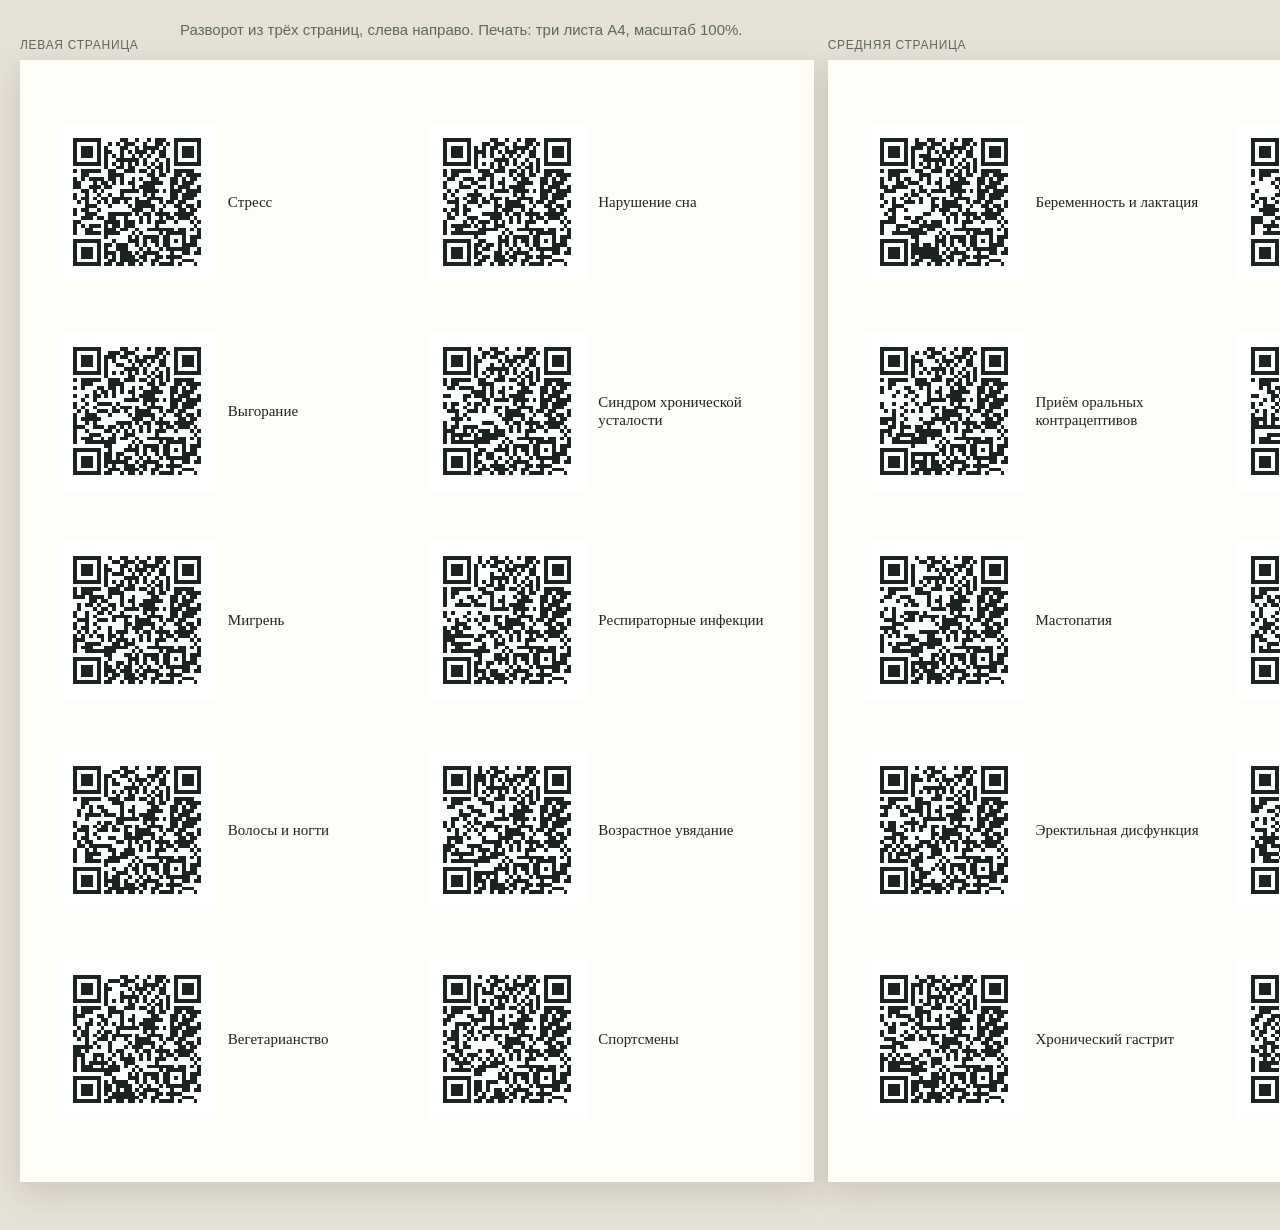
==== commit b0313992: "Enlarge the booklet QR codes and drop section titles and recipe numbers. Co-authored-by: Cursor <cur" ====
--- a/index.html
+++ b/index.html
@@ -13,255 +13,141 @@
       
       <article class="sheet">
         <p class="side">Левая страница</p>
-        <header class="sheet-head">
-          <p class="brand">Рецепты</p>
-          <h2>Самочувствие</h2>
-        </header>
         <div class="list">
           
           <a class="item" href="pdf/r06.pdf">
             <span class="mark" title="https://arsenysadykov91-boop.github.io/recepty/pdf/r06.pdf"><svg xmlns="http://www.w3.org/2000/svg" viewBox="0 0 41 41" shape-rendering="crispEdges" role="img"><rect x="0" y="0" width="41" height="41" fill="#ffffff"/><rect x="4" y="4" width="1" height="1" fill="#1c2420"/><rect x="5" y="4" width="1" height="1" fill="#1c2420"/><rect x="6" y="4" width="1" height="1" fill="#1c2420"/><rect x="7" y="4" width="1" height="1" fill="#1c2420"/><rect x="8" y="4" width="1" height="1" fill="#1c2420"/><rect x="9" y="4" width="1" height="1" fill="#1c2420"/><rect x="10" y="4" width="1" height="1" fill="#1c2420"/><rect x="16" y="4" width="1" height="1" fill="#1c2420"/><rect x="17" y="4" width="1" height="1" fill="#1c2420"/><rect x="20" y="4" width="1" height="1" fill="#1c2420"/><rect x="23" y="4" width="1" height="1" fill="#1c2420"/><rect x="25" y="4" width="1" height="1" fill="#1c2420"/><rect x="26" y="4" width="1" height="1" fill="#1c2420"/><rect x="27" y="4" width="1" height="1" fill="#1c2420"/><rect x="30" y="4" width="1" height="1" fill="#1c2420"/><rect x="31" y="4" width="1" height="1" fill="#1c2420"/><rect x="32" y="4" width="1" height="1" fill="#1c2420"/><rect x="33" y="4" width="1" height="1" fill="#1c2420"/><rect x="34" y="4" width="1" height="1" fill="#1c2420"/><rect x="35" y="4" width="1" height="1" fill="#1c2420"/><rect x="36" y="4" width="1" height="1" fill="#1c2420"/><rect x="4" y="5" width="1" height="1" fill="#1c2420"/><rect x="10" y="5" width="1" height="1" fill="#1c2420"/><rect x="13" y="5" width="1" height="1" fill="#1c2420"/><rect x="15" y="5" width="1" height="1" fill="#1c2420"/><rect x="17" y="5" width="1" height="1" fill="#1c2420"/><rect x="18" y="5" width="1" height="1" fill="#1c2420"/><rect x="19" y="5" width="1" height="1" fill="#1c2420"/><rect x="22" y="5" width="1" height="1" fill="#1c2420"/><rect x="25" y="5" width="1" height="1" fill="#1c2420"/><rect x="26" y="5" width="1" height="1" fill="#1c2420"/><rect x="28" y="5" width="1" height="1" fill="#1c2420"/><rect x="30" y="5" width="1" height="1" fill="#1c2420"/><rect x="36" y="5" width="1" height="1" fill="#1c2420"/><rect x="4" y="6" width="1" height="1" fill="#1c2420"/><rect x="6" y="6" width="1" height="1" fill="#1c2420"/><rect x="7" y="6" width="1" height="1" fill="#1c2420"/><rect x="8" y="6" width="1" height="1" fill="#1c2420"/><rect x="10" y="6" width="1" height="1" fill="#1c2420"/><rect x="12" y="6" width="1" height="1" fill="#1c2420"/><rect x="16" y="6" width="1" height="1" fill="#1c2420"/><rect x="17" y="6" width="1" height="1" fill="#1c2420"/><rect x="20" y="6" width="1" height="1" fill="#1c2420"/><rect x="22" y="6" width="1" height="1" fill="#1c2420"/><rect x="23" y="6" width="1" height="1" fill="#1c2420"/><rect x="24" y="6" width="1" height="1" fill="#1c2420"/><rect x="25" y="6" width="1" height="1" fill="#1c2420"/><rect x="27" y="6" width="1" height="1" fill="#1c2420"/><rect x="30" y="6" width="1" height="1" fill="#1c2420"/><rect x="32" y="6" width="1" height="1" fill="#1c2420"/><rect x="33" y="6" width="1" height="1" fill="#1c2420"/><rect x="34" y="6" width="1" height="1" fill="#1c2420"/><rect x="36" y="6" width="1" height="1" fill="#1c2420"/><rect x="4" y="7" width="1" height="1" fill="#1c2420"/><rect x="6" y="7" width="1" height="1" fill="#1c2420"/><rect x="7" y="7" width="1" height="1" fill="#1c2420"/><rect x="8" y="7" width="1" height="1" fill="#1c2420"/><rect x="10" y="7" width="1" height="1" fill="#1c2420"/><rect x="12" y="7" width="1" height="1" fill="#1c2420"/><rect x="13" y="7" width="1" height="1" fill="#1c2420"/><rect x="16" y="7" width="1" height="1" fill="#1c2420"/><rect x="18" y="7" width="1" height="1" fill="#1c2420"/><rect x="20" y="7" width="1" height="1" fill="#1c2420"/><rect x="21" y="7" width="1" height="1" fill="#1c2420"/><rect x="22" y="7" width="1" height="1" fill="#1c2420"/><rect x="24" y="7" width="1" height="1" fill="#1c2420"/><rect x="26" y="7" width="1" height="1" fill="#1c2420"/><rect x="27" y="7" width="1" height="1" fill="#1c2420"/><rect x="30" y="7" width="1" height="1" fill="#1c2420"/><rect x="32" y="7" width="1" height="1" fill="#1c2420"/><rect x="33" y="7" width="1" height="1" fill="#1c2420"/><rect x="34" y="7" width="1" height="1" fill="#1c2420"/><rect x="36" y="7" width="1" height="1" fill="#1c2420"/><rect x="4" y="8" width="1" height="1" fill="#1c2420"/><rect x="6" y="8" width="1" height="1" fill="#1c2420"/><rect x="7" y="8" width="1" height="1" fill="#1c2420"/><rect x="8" y="8" width="1" height="1" fill="#1c2420"/><rect x="10" y="8" width="1" height="1" fill="#1c2420"/><rect x="12" y="8" width="1" height="1" fill="#1c2420"/><rect x="14" y="8" width="1" height="1" fill="#1c2420"/><rect x="16" y="8" width="1" height="1" fill="#1c2420"/><rect x="19" y="8" width="1" height="1" fill="#1c2420"/><rect x="21" y="8" width="1" height="1" fill="#1c2420"/><rect x="23" y="8" width="1" height="1" fill="#1c2420"/><rect x="26" y="8" width="1" height="1" fill="#1c2420"/><rect x="27" y="8" width="1" height="1" fill="#1c2420"/><rect x="30" y="8" width="1" height="1" fill="#1c2420"/><rect x="32" y="8" width="1" height="1" fill="#1c2420"/><rect x="33" y="8" width="1" height="1" fill="#1c2420"/><rect x="34" y="8" width="1" height="1" fill="#1c2420"/><rect x="36" y="8" width="1" height="1" fill="#1c2420"/><rect x="4" y="9" width="1" height="1" fill="#1c2420"/><rect x="10" y="9" width="1" height="1" fill="#1c2420"/><rect x="12" y="9" width="1" height="1" fill="#1c2420"/><rect x="15" y="9" width="1" height="1" fill="#1c2420"/><rect x="16" y="9" width="1" height="1" fill="#1c2420"/><rect x="17" y="9" width="1" height="1" fill="#1c2420"/><rect x="18" y="9" width="1" height="1" fill="#1c2420"/><rect x="19" y="9" width="1" height="1" fill="#1c2420"/><rect x="20" y="9" width="1" height="1" fill="#1c2420"/><rect x="22" y="9" width="1" height="1" fill="#1c2420"/><rect x="25" y="9" width="1" height="1" fill="#1c2420"/><rect x="28" y="9" width="1" height="1" fill="#1c2420"/><rect x="30" y="9" width="1" height="1" fill="#1c2420"/><rect x="36" y="9" width="1" height="1" fill="#1c2420"/><rect x="4" y="10" width="1" height="1" fill="#1c2420"/><rect x="5" y="10" width="1" height="1" fill="#1c2420"/><rect x="6" y="10" width="1" height="1" fill="#1c2420"/><rect x="7" y="10" width="1" height="1" fill="#1c2420"/><rect x="8" y="10" width="1" height="1" fill="#1c2420"/><rect x="9" y="10" width="1" height="1" fill="#1c2420"/><rect x="10" y="10" width="1" height="1" fill="#1c2420"/><rect x="12" y="10" width="1" height="1" fill="#1c2420"/><rect x="14" y="10" width="1" height="1" fill="#1c2420"/><rect x="16" y="10" width="1" height="1" fill="#1c2420"/><rect x="18" y="10" width="1" height="1" fill="#1c2420"/><rect x="20" y="10" width="1" height="1" fill="#1c2420"/><rect x="22" y="10" width="1" height="1" fill="#1c2420"/><rect x="24" y="10" width="1" height="1" fill="#1c2420"/><rect x="26" y="10" width="1" height="1" fill="#1c2420"/><rect x="28" y="10" width="1" height="1" fill="#1c2420"/><rect x="30" y="10" width="1" height="1" fill="#1c2420"/><rect x="31" y="10" width="1" height="1" fill="#1c2420"/><rect x="32" y="10" width="1" height="1" fill="#1c2420"/><rect x="33" y="10" width="1" height="1" fill="#1c2420"/><rect x="34" y="10" width="1" height="1" fill="#1c2420"/><rect x="35" y="10" width="1" height="1" fill="#1c2420"/><rect x="36" y="10" width="1" height="1" fill="#1c2420"/><rect x="12" y="11" width="1" height="1" fill="#1c2420"/><rect x="15" y="11" width="1" height="1" fill="#1c2420"/><rect x="16" y="11" width="1" height="1" fill="#1c2420"/><rect x="18" y="11" width="1" height="1" fill="#1c2420"/><rect x="19" y="11" width="1" height="1" fill="#1c2420"/><rect x="23" y="11" width="1" height="1" fill="#1c2420"/><rect x="25" y="11" width="1" height="1" fill="#1c2420"/><rect x="26" y="11" width="1" height="1" fill="#1c2420"/><rect x="28" y="11" width="1" height="1" fill="#1c2420"/><rect x="4" y="12" width="1" height="1" fill="#1c2420"/><rect x="6" y="12" width="1" height="1" fill="#1c2420"/><rect x="7" y="12" width="1" height="1" fill="#1c2420"/><rect x="8" y="12" width="1" height="1" fill="#1c2420"/><rect x="9" y="12" width="1" height="1" fill="#1c2420"/><rect x="10" y="12" width="1" height="1" fill="#1c2420"/><rect x="13" y="12" width="1" height="1" fill="#1c2420"/><rect x="14" y="12" width="1" height="1" fill="#1c2420"/><rect x="17" y="12" width="1" height="1" fill="#1c2420"/><rect x="18" y="12" width="1" height="1" fill="#1c2420"/><rect x="19" y="12" width="1" height="1" fill="#1c2420"/><rect x="21" y="12" width="1" height="1" fill="#1c2420"/><rect x="22" y="12" width="1" height="1" fill="#1c2420"/><rect x="24" y="12" width="1" height="1" fill="#1c2420"/><rect x="26" y="12" width="1" height="1" fill="#1c2420"/><rect x="28" y="12" width="1" height="1" fill="#1c2420"/><rect x="30" y="12" width="1" height="1" fill="#1c2420"/><rect x="31" y="12" width="1" height="1" fill="#1c2420"/><rect x="32" y="12" width="1" height="1" fill="#1c2420"/><rect x="33" y="12" width="1" height="1" fill="#1c2420"/><rect x="34" y="12" width="1" height="1" fill="#1c2420"/><rect x="6" y="13" width="1" height="1" fill="#1c2420"/><rect x="7" y="13" width="1" height="1" fill="#1c2420"/><rect x="13" y="13" width="1" height="1" fill="#1c2420"/><rect x="14" y="13" width="1" height="1" fill="#1c2420"/><rect x="15" y="13" width="1" height="1" fill="#1c2420"/><rect x="16" y="13" width="1" height="1" fill="#1c2420"/><rect x="23" y="13" width="1" height="1" fill="#1c2420"/><rect x="24" y="13" width="1" height="1" fill="#1c2420"/><rect x="26" y="13" width="1" height="1" fill="#1c2420"/><rect x="27" y="13" width="1" height="1" fill="#1c2420"/><rect x="30" y="13" width="1" height="1" fill="#1c2420"/><rect x="31" y="13" width="1" height="1" fill="#1c2420"/><rect x="33" y="13" width="1" height="1" fill="#1c2420"/><rect x="34" y="13" width="1" height="1" fill="#1c2420"/><rect x="35" y="13" width="1" height="1" fill="#1c2420"/><rect x="36" y="13" width="1" height="1" fill="#1c2420"/><rect x="4" y="14" width="1" height="1" fill="#1c2420"/><rect x="6" y="14" width="1" height="1" fill="#1c2420"/><rect x="8" y="14" width="1" height="1" fill="#1c2420"/><rect x="9" y="14" width="1" height="1" fill="#1c2420"/><rect x="10" y="14" width="1" height="1" fill="#1c2420"/><rect x="11" y="14" width="1" height="1" fill="#1c2420"/><rect x="13" y="14" width="1" height="1" fill="#1c2420"/><rect x="14" y="14" width="1" height="1" fill="#1c2420"/><rect x="16" y="14" width="1" height="1" fill="#1c2420"/><rect x="19" y="14" width="1" height="1" fill="#1c2420"/><rect x="21" y="14" width="1" height="1" fill="#1c2420"/><rect x="24" y="14" width="1" height="1" fill="#1c2420"/><rect x="25" y="14" width="1" height="1" fill="#1c2420"/><rect x="29" y="14" width="1" height="1" fill="#1c2420"/><rect x="30" y="14" width="1" height="1" fill="#1c2420"/><rect x="32" y="14" width="1" height="1" fill="#1c2420"/><rect x="34" y="14" width="1" height="1" fill="#1c2420"/><rect x="35" y="14" width="1" height="1" fill="#1c2420"/><rect x="4" y="15" width="1" height="1" fill="#1c2420"/><rect x="5" y="15" width="1" height="1" fill="#1c2420"/><rect x="9" y="15" width="1" height="1" fill="#1c2420"/><rect x="11" y="15" width="1" height="1" fill="#1c2420"/><rect x="12" y="15" width="1" height="1" fill="#1c2420"/><rect x="14" y="15" width="1" height="1" fill="#1c2420"/><rect x="16" y="15" width="1" height="1" fill="#1c2420"/><rect x="18" y="15" width="1" height="1" fill="#1c2420"/><rect x="19" y="15" width="1" height="1" fill="#1c2420"/><rect x="22" y="15" width="1" height="1" fill="#1c2420"/><rect x="23" y="15" width="1" height="1" fill="#1c2420"/><rect x="24" y="15" width="1" height="1" fill="#1c2420"/><rect x="25" y="15" width="1" height="1" fill="#1c2420"/><rect x="26" y="15" width="1" height="1" fill="#1c2420"/><rect x="29" y="15" width="1" height="1" fill="#1c2420"/><rect x="30" y="15" width="1" height="1" fill="#1c2420"/><rect x="32" y="15" width="1" height="1" fill="#1c2420"/><rect x="33" y="15" width="1" height="1" fill="#1c2420"/><rect x="34" y="15" width="1" height="1" fill="#1c2420"/><rect x="4" y="16" width="1" height="1" fill="#1c2420"/><rect x="5" y="16" width="1" height="1" fill="#1c2420"/><rect x="8" y="16" width="1" height="1" fill="#1c2420"/><rect x="9" y="16" width="1" height="1" fill="#1c2420"/><rect x="10" y="16" width="1" height="1" fill="#1c2420"/><rect x="12" y="16" width="1" height="1" fill="#1c2420"/><rect x="13" y="16" width="1" height="1" fill="#1c2420"/><rect x="19" y="16" width="1" height="1" fill="#1c2420"/><rect x="21" y="16" width="1" height="1" fill="#1c2420"/><rect x="22" y="16" width="1" height="1" fill="#1c2420"/><rect x="23" y="16" width="1" height="1" fill="#1c2420"/><rect x="24" y="16" width="1" height="1" fill="#1c2420"/><rect x="29" y="16" width="1" height="1" fill="#1c2420"/><rect x="31" y="16" width="1" height="1" fill="#1c2420"/><rect x="32" y="16" width="1" height="1" fill="#1c2420"/><rect x="33" y="16" width="1" height="1" fill="#1c2420"/><rect x="36" y="16" width="1" height="1" fill="#1c2420"/><rect x="6" y="17" width="1" height="1" fill="#1c2420"/><rect x="7" y="17" width="1" height="1" fill="#1c2420"/><rect x="9" y="17" width="1" height="1" fill="#1c2420"/><rect x="11" y="17" width="1" height="1" fill="#1c2420"/><rect x="16" y="17" width="1" height="1" fill="#1c2420"/><rect x="17" y="17" width="1" height="1" fill="#1c2420"/><rect x="18" y="17" width="1" height="1" fill="#1c2420"/><rect x="19" y="17" width="1" height="1" fill="#1c2420"/><rect x="20" y="17" width="1" height="1" fill="#1c2420"/><rect x="22" y="17" width="1" height="1" fill="#1c2420"/><rect x="23" y="17" width="1" height="1" fill="#1c2420"/><rect x="24" y="17" width="1" height="1" fill="#1c2420"/><rect x="25" y="17" width="1" height="1" fill="#1c2420"/><rect x="27" y="17" width="1" height="1" fill="#1c2420"/><rect x="29" y="17" width="1" height="1" fill="#1c2420"/><rect x="30" y="17" width="1" height="1" fill="#1c2420"/><rect x="31" y="17" width="1" height="1" fill="#1c2420"/><rect x="33" y="17" width="1" height="1" fill="#1c2420"/><rect x="34" y="17" width="1" height="1" fill="#1c2420"/><rect x="35" y="17" width="1" height="1" fill="#1c2420"/><rect x="36" y="17" width="1" height="1" fill="#1c2420"/><rect x="4" y="18" width="1" height="1" fill="#1c2420"/><rect x="7" y="18" width="1" height="1" fill="#1c2420"/><rect x="10" y="18" width="1" height="1" fill="#1c2420"/><rect x="13" y="18" width="1" height="1" fill="#1c2420"/><rect x="16" y="18" width="1" height="1" fill="#1c2420"/><rect x="22" y="18" width="1" height="1" fill="#1c2420"/><rect x="24" y="18" width="1" height="1" fill="#1c2420"/><rect x="29" y="18" width="1" height="1" fill="#1c2420"/><rect x="30" y="18" width="1" height="1" fill="#1c2420"/><rect x="32" y="18" width="1" height="1" fill="#1c2420"/><rect x="33" y="18" width="1" height="1" fill="#1c2420"/><rect x="34" y="18" width="1" height="1" fill="#1c2420"/><rect x="35" y="18" width="1" height="1" fill="#1c2420"/><rect x="4" y="19" width="1" height="1" fill="#1c2420"/><rect x="6" y="19" width="1" height="1" fill="#1c2420"/><rect x="7" y="19" width="1" height="1" fill="#1c2420"/><rect x="9" y="19" width="1" height="1" fill="#1c2420"/><rect x="11" y="19" width="1" height="1" fill="#1c2420"/><rect x="12" y="19" width="1" height="1" fill="#1c2420"/><rect x="14" y="19" width="1" height="1" fill="#1c2420"/><rect x="15" y="19" width="1" height="1" fill="#1c2420"/><rect x="16" y="19" width="1" height="1" fill="#1c2420"/><rect x="17" y="19" width="1" height="1" fill="#1c2420"/><rect x="18" y="19" width="1" height="1" fill="#1c2420"/><rect x="20" y="19" width="1" height="1" fill="#1c2420"/><rect x="23" y="19" width="1" height="1" fill="#1c2420"/><rect x="24" y="19" width="1" height="1" fill="#1c2420"/><rect x="25" y="19" width="1" height="1" fill="#1c2420"/><rect x="26" y="19" width="1" height="1" fill="#1c2420"/><rect x="29" y="19" width="1" height="1" fill="#1c2420"/><rect x="30" y="19" width="1" height="1" fill="#1c2420"/><rect x="32" y="19" width="1" height="1" fill="#1c2420"/><rect x="33" y="19" width="1" height="1" fill="#1c2420"/><rect x="34" y="19" width="1" height="1" fill="#1c2420"/><rect x="5" y="20" width="1" height="1" fill="#1c2420"/><rect x="7" y="20" width="1" height="1" fill="#1c2420"/><rect x="10" y="20" width="1" height="1" fill="#1c2420"/><rect x="12" y="20" width="1" height="1" fill="#1c2420"/><rect x="14" y="20" width="1" height="1" fill="#1c2420"/><rect x="15" y="20" width="1" height="1" fill="#1c2420"/><rect x="17" y="20" width="1" height="1" fill="#1c2420"/><rect x="20" y="20" width="1" height="1" fill="#1c2420"/><rect x="21" y="20" width="1" height="1" fill="#1c2420"/><rect x="22" y="20" width="1" height="1" fill="#1c2420"/><rect x="23" y="20" width="1" height="1" fill="#1c2420"/><rect x="26" y="20" width="1" height="1" fill="#1c2420"/><rect x="28" y="20" width="1" height="1" fill="#1c2420"/><rect x="29" y="20" width="1" height="1" fill="#1c2420"/><rect x="31" y="20" width="1" height="1" fill="#1c2420"/><rect x="32" y="20" width="1" height="1" fill="#1c2420"/><rect x="36" y="20" width="1" height="1" fill="#1c2420"/><rect x="7" y="21" width="1" height="1" fill="#1c2420"/><rect x="8" y="21" width="1" height="1" fill="#1c2420"/><rect x="9" y="21" width="1" height="1" fill="#1c2420"/><rect x="13" y="21" width="1" height="1" fill="#1c2420"/><rect x="18" y="21" width="1" height="1" fill="#1c2420"/><rect x="20" y="21" width="1" height="1" fill="#1c2420"/><rect x="21" y="21" width="1" height="1" fill="#1c2420"/><rect x="22" y="21" width="1" height="1" fill="#1c2420"/><rect x="23" y="21" width="1" height="1" fill="#1c2420"/><rect x="24" y="21" width="1" height="1" fill="#1c2420"/><rect x="27" y="21" width="1" height="1" fill="#1c2420"/><rect x="30" y="21" width="1" height="1" fill="#1c2420"/><rect x="31" y="21" width="1" height="1" fill="#1c2420"/><rect x="33" y="21" width="1" height="1" fill="#1c2420"/><rect x="34" y="21" width="1" height="1" fill="#1c2420"/><rect x="36" y="21" width="1" height="1" fill="#1c2420"/><rect x="4" y="22" width="1" height="1" fill="#1c2420"/><rect x="6" y="22" width="1" height="1" fill="#1c2420"/><rect x="7" y="22" width="1" height="1" fill="#1c2420"/><rect x="10" y="22" width="1" height="1" fill="#1c2420"/><rect x="19" y="22" width="1" height="1" fill="#1c2420"/><rect x="20" y="22" width="1" height="1" fill="#1c2420"/><rect x="21" y="22" width="1" height="1" fill="#1c2420"/><rect x="24" y="22" width="1" height="1" fill="#1c2420"/><rect x="26" y="22" width="1" height="1" fill="#1c2420"/><rect x="31" y="22" width="1" height="1" fill="#1c2420"/><rect x="32" y="22" width="1" height="1" fill="#1c2420"/><rect x="34" y="22" width="1" height="1" fill="#1c2420"/><rect x="35" y="22" width="1" height="1" fill="#1c2420"/><rect x="4" y="23" width="1" height="1" fill="#1c2420"/><rect x="7" y="23" width="1" height="1" fill="#1c2420"/><rect x="8" y="23" width="1" height="1" fill="#1c2420"/><rect x="9" y="23" width="1" height="1" fill="#1c2420"/><rect x="13" y="23" width="1" height="1" fill="#1c2420"/><rect x="14" y="23" width="1" height="1" fill="#1c2420"/><rect x="15" y="23" width="1" height="1" fill="#1c2420"/><rect x="16" y="23" width="1" height="1" fill="#1c2420"/><rect x="17" y="23" width="1" height="1" fill="#1c2420"/><rect x="18" y="23" width="1" height="1" fill="#1c2420"/><rect x="20" y="23" width="1" height="1" fill="#1c2420"/><rect x="22" y="23" width="1" height="1" fill="#1c2420"/><rect x="23" y="23" width="1" height="1" fill="#1c2420"/><rect x="25" y="23" width="1" height="1" fill="#1c2420"/><rect x="26" y="23" width="1" height="1" fill="#1c2420"/><rect x="27" y="23" width="1" height="1" fill="#1c2420"/><rect x="28" y="23" width="1" height="1" fill="#1c2420"/><rect x="30" y="23" width="1" height="1" fill="#1c2420"/><rect x="31" y="23" width="1" height="1" fill="#1c2420"/><rect x="32" y="23" width="1" height="1" fill="#1c2420"/><rect x="33" y="23" width="1" height="1" fill="#1c2420"/><rect x="34" y="23" width="1" height="1" fill="#1c2420"/><rect x="6" y="24" width="1" height="1" fill="#1c2420"/><rect x="7" y="24" width="1" height="1" fill="#1c2420"/><rect x="8" y="24" width="1" height="1" fill="#1c2420"/><rect x="10" y="24" width="1" height="1" fill="#1c2420"/><rect x="11" y="24" width="1" height="1" fill="#1c2420"/><rect x="13" y="24" width="1" height="1" fill="#1c2420"/><rect x="14" y="24" width="1" height="1" fill="#1c2420"/><rect x="17" y="24" width="1" height="1" fill="#1c2420"/><rect x="21" y="24" width="1" height="1" fill="#1c2420"/><rect x="23" y="24" width="1" height="1" fill="#1c2420"/><rect x="26" y="24" width="1" height="1" fill="#1c2420"/><rect x="28" y="24" width="1" height="1" fill="#1c2420"/><rect x="29" y="24" width="1" height="1" fill="#1c2420"/><rect x="31" y="24" width="1" height="1" fill="#1c2420"/><rect x="32" y="24" width="1" height="1" fill="#1c2420"/><rect x="33" y="24" width="1" height="1" fill="#1c2420"/><rect x="35" y="24" width="1" height="1" fill="#1c2420"/><rect x="4" y="25" width="1" height="1" fill="#1c2420"/><rect x="5" y="25" width="1" height="1" fill="#1c2420"/><rect x="12" y="25" width="1" height="1" fill="#1c2420"/><rect x="13" y="25" width="1" height="1" fill="#1c2420"/><rect x="14" y="25" width="1" height="1" fill="#1c2420"/><rect x="15" y="25" width="1" height="1" fill="#1c2420"/><rect x="17" y="25" width="1" height="1" fill="#1c2420"/><rect x="18" y="25" width="1" height="1" fill="#1c2420"/><rect x="19" y="25" width="1" height="1" fill="#1c2420"/><rect x="21" y="25" width="1" height="1" fill="#1c2420"/><rect x="23" y="25" width="1" height="1" fill="#1c2420"/><rect x="25" y="25" width="1" height="1" fill="#1c2420"/><rect x="26" y="25" width="1" height="1" fill="#1c2420"/><rect x="27" y="25" width="1" height="1" fill="#1c2420"/><rect x="30" y="25" width="1" height="1" fill="#1c2420"/><rect x="34" y="25" width="1" height="1" fill="#1c2420"/><rect x="36" y="25" width="1" height="1" fill="#1c2420"/><rect x="4" y="26" width="1" height="1" fill="#1c2420"/><rect x="6" y="26" width="1" height="1" fill="#1c2420"/><rect x="8" y="26" width="1" height="1" fill="#1c2420"/><rect x="9" y="26" width="1" height="1" fill="#1c2420"/><rect x="10" y="26" width="1" height="1" fill="#1c2420"/><rect x="12" y="26" width="1" height="1" fill="#1c2420"/><rect x="14" y="26" width="1" height="1" fill="#1c2420"/><rect x="15" y="26" width="1" height="1" fill="#1c2420"/><rect x="17" y="26" width="1" height="1" fill="#1c2420"/><rect x="18" y="26" width="1" height="1" fill="#1c2420"/><rect x="19" y="26" width="1" height="1" fill="#1c2420"/><rect x="25" y="26" width="1" height="1" fill="#1c2420"/><rect x="35" y="26" width="1" height="1" fill="#1c2420"/><rect x="4" y="27" width="1" height="1" fill="#1c2420"/><rect x="7" y="27" width="1" height="1" fill="#1c2420"/><rect x="8" y="27" width="1" height="1" fill="#1c2420"/><rect x="12" y="27" width="1" height="1" fill="#1c2420"/><rect x="13" y="27" width="1" height="1" fill="#1c2420"/><rect x="14" y="27" width="1" height="1" fill="#1c2420"/><rect x="16" y="27" width="1" height="1" fill="#1c2420"/><rect x="17" y="27" width="1" height="1" fill="#1c2420"/><rect x="20" y="27" width="1" height="1" fill="#1c2420"/><rect x="23" y="27" width="1" height="1" fill="#1c2420"/><rect x="24" y="27" width="1" height="1" fill="#1c2420"/><rect x="25" y="27" width="1" height="1" fill="#1c2420"/><rect x="26" y="27" width="1" height="1" fill="#1c2420"/><rect x="27" y="27" width="1" height="1" fill="#1c2420"/><rect x="28" y="27" width="1" height="1" fill="#1c2420"/><rect x="29" y="27" width="1" height="1" fill="#1c2420"/><rect x="31" y="27" width="1" height="1" fill="#1c2420"/><rect x="32" y="27" width="1" height="1" fill="#1c2420"/><rect x="34" y="27" width="1" height="1" fill="#1c2420"/><rect x="36" y="27" width="1" height="1" fill="#1c2420"/><rect x="4" y="28" width="1" height="1" fill="#1c2420"/><rect x="7" y="28" width="1" height="1" fill="#1c2420"/><rect x="8" y="28" width="1" height="1" fill="#1c2420"/><rect x="9" y="28" width="1" height="1" fill="#1c2420"/><rect x="10" y="28" width="1" height="1" fill="#1c2420"/><rect x="12" y="28" width="1" height="1" fill="#1c2420"/><rect x="13" y="28" width="1" height="1" fill="#1c2420"/><rect x="14" y="28" width="1" height="1" fill="#1c2420"/><rect x="15" y="28" width="1" height="1" fill="#1c2420"/><rect x="19" y="28" width="1" height="1" fill="#1c2420"/><rect x="21" y="28" width="1" height="1" fill="#1c2420"/><rect x="26" y="28" width="1" height="1" fill="#1c2420"/><rect x="28" y="28" width="1" height="1" fill="#1c2420"/><rect x="29" y="28" width="1" height="1" fill="#1c2420"/><rect x="30" y="28" width="1" height="1" fill="#1c2420"/><rect x="31" y="28" width="1" height="1" fill="#1c2420"/><rect x="32" y="28" width="1" height="1" fill="#1c2420"/><rect x="36" y="28" width="1" height="1" fill="#1c2420"/><rect x="12" y="29" width="1" height="1" fill="#1c2420"/><rect x="18" y="29" width="1" height="1" fill="#1c2420"/><rect x="20" y="29" width="1" height="1" fill="#1c2420"/><rect x="22" y="29" width="1" height="1" fill="#1c2420"/><rect x="23" y="29" width="1" height="1" fill="#1c2420"/><rect x="24" y="29" width="1" height="1" fill="#1c2420"/><rect x="25" y="29" width="1" height="1" fill="#1c2420"/><rect x="27" y="29" width="1" height="1" fill="#1c2420"/><rect x="28" y="29" width="1" height="1" fill="#1c2420"/><rect x="32" y="29" width="1" height="1" fill="#1c2420"/><rect x="34" y="29" width="1" height="1" fill="#1c2420"/><rect x="35" y="29" width="1" height="1" fill="#1c2420"/><rect x="36" y="29" width="1" height="1" fill="#1c2420"/><rect x="4" y="30" width="1" height="1" fill="#1c2420"/><rect x="5" y="30" width="1" height="1" fill="#1c2420"/><rect x="6" y="30" width="1" height="1" fill="#1c2420"/><rect x="7" y="30" width="1" height="1" fill="#1c2420"/><rect x="8" y="30" width="1" height="1" fill="#1c2420"/><rect x="9" y="30" width="1" height="1" fill="#1c2420"/><rect x="10" y="30" width="1" height="1" fill="#1c2420"/><rect x="14" y="30" width="1" height="1" fill="#1c2420"/><rect x="18" y="30" width="1" height="1" fill="#1c2420"/><rect x="19" y="30" width="1" height="1" fill="#1c2420"/><rect x="20" y="30" width="1" height="1" fill="#1c2420"/><rect x="22" y="30" width="1" height="1" fill="#1c2420"/><rect x="24" y="30" width="1" height="1" fill="#1c2420"/><rect x="25" y="30" width="1" height="1" fill="#1c2420"/><rect x="27" y="30" width="1" height="1" fill="#1c2420"/><rect x="28" y="30" width="1" height="1" fill="#1c2420"/><rect x="30" y="30" width="1" height="1" fill="#1c2420"/><rect x="32" y="30" width="1" height="1" fill="#1c2420"/><rect x="34" y="30" width="1" height="1" fill="#1c2420"/><rect x="35" y="30" width="1" height="1" fill="#1c2420"/><rect x="4" y="31" width="1" height="1" fill="#1c2420"/><rect x="10" y="31" width="1" height="1" fill="#1c2420"/><rect x="12" y="31" width="1" height="1" fill="#1c2420"/><rect x="13" y="31" width="1" height="1" fill="#1c2420"/><rect x="15" y="31" width="1" height="1" fill="#1c2420"/><rect x="16" y="31" width="1" height="1" fill="#1c2420"/><rect x="17" y="31" width="1" height="1" fill="#1c2420"/><rect x="20" y="31" width="1" height="1" fill="#1c2420"/><rect x="22" y="31" width="1" height="1" fill="#1c2420"/><rect x="25" y="31" width="1" height="1" fill="#1c2420"/><rect x="27" y="31" width="1" height="1" fill="#1c2420"/><rect x="28" y="31" width="1" height="1" fill="#1c2420"/><rect x="32" y="31" width="1" height="1" fill="#1c2420"/><rect x="33" y="31" width="1" height="1" fill="#1c2420"/><rect x="34" y="31" width="1" height="1" fill="#1c2420"/><rect x="35" y="31" width="1" height="1" fill="#1c2420"/><rect x="4" y="32" width="1" height="1" fill="#1c2420"/><rect x="6" y="32" width="1" height="1" fill="#1c2420"/><rect x="7" y="32" width="1" height="1" fill="#1c2420"/><rect x="8" y="32" width="1" height="1" fill="#1c2420"/><rect x="10" y="32" width="1" height="1" fill="#1c2420"/><rect x="12" y="32" width="1" height="1" fill="#1c2420"/><rect x="15" y="32" width="1" height="1" fill="#1c2420"/><rect x="16" y="32" width="1" height="1" fill="#1c2420"/><rect x="17" y="32" width="1" height="1" fill="#1c2420"/><rect x="21" y="32" width="1" height="1" fill="#1c2420"/><rect x="23" y="32" width="1" height="1" fill="#1c2420"/><rect x="26" y="32" width="1" height="1" fill="#1c2420"/><rect x="28" y="32" width="1" height="1" fill="#1c2420"/><rect x="29" y="32" width="1" height="1" fill="#1c2420"/><rect x="30" y="32" width="1" height="1" fill="#1c2420"/><rect x="31" y="32" width="1" height="1" fill="#1c2420"/><rect x="32" y="32" width="1" height="1" fill="#1c2420"/><rect x="33" y="32" width="1" height="1" fill="#1c2420"/><rect x="36" y="32" width="1" height="1" fill="#1c2420"/><rect x="4" y="33" width="1" height="1" fill="#1c2420"/><rect x="6" y="33" width="1" height="1" fill="#1c2420"/><rect x="7" y="33" width="1" height="1" fill="#1c2420"/><rect x="8" y="33" width="1" height="1" fill="#1c2420"/><rect x="10" y="33" width="1" height="1" fill="#1c2420"/><rect x="12" y="33" width="1" height="1" fill="#1c2420"/><rect x="13" y="33" width="1" height="1" fill="#1c2420"/><rect x="14" y="33" width="1" height="1" fill="#1c2420"/><rect x="16" y="33" width="1" height="1" fill="#1c2420"/><rect x="17" y="33" width="1" height="1" fill="#1c2420"/><rect x="18" y="33" width="1" height="1" fill="#1c2420"/><rect x="20" y="33" width="1" height="1" fill="#1c2420"/><rect x="22" y="33" width="1" height="1" fill="#1c2420"/><rect x="23" y="33" width="1" height="1" fill="#1c2420"/><rect x="24" y="33" width="1" height="1" fill="#1c2420"/><rect x="25" y="33" width="1" height="1" fill="#1c2420"/><rect x="29" y="33" width="1" height="1" fill="#1c2420"/><rect x="32" y="33" width="1" height="1" fill="#1c2420"/><rect x="33" y="33" width="1" height="1" fill="#1c2420"/><rect x="35" y="33" width="1" height="1" fill="#1c2420"/><rect x="36" y="33" width="1" height="1" fill="#1c2420"/><rect x="4" y="34" width="1" height="1" fill="#1c2420"/><rect x="6" y="34" width="1" height="1" fill="#1c2420"/><rect x="7" y="34" width="1" height="1" fill="#1c2420"/><rect x="8" y="34" width="1" height="1" fill="#1c2420"/><rect x="10" y="34" width="1" height="1" fill="#1c2420"/><rect x="12" y="34" width="1" height="1" fill="#1c2420"/><rect x="14" y="34" width="1" height="1" fill="#1c2420"/><rect x="16" y="34" width="1" height="1" fill="#1c2420"/><rect x="17" y="34" width="1" height="1" fill="#1c2420"/><rect x="18" y="34" width="1" height="1" fill="#1c2420"/><rect x="19" y="34" width="1" height="1" fill="#1c2420"/><rect x="21" y="34" width="1" height="1" fill="#1c2420"/><rect x="22" y="34" width="1" height="1" fill="#1c2420"/><rect x="25" y="34" width="1" height="1" fill="#1c2420"/><rect x="26" y="34" width="1" height="1" fill="#1c2420"/><rect x="28" y="34" width="1" height="1" fill="#1c2420"/><rect x="29" y="34" width="1" height="1" fill="#1c2420"/><rect x="30" y="34" width="1" height="1" fill="#1c2420"/><rect x="31" y="34" width="1" height="1" fill="#1c2420"/><rect x="4" y="35" width="1" height="1" fill="#1c2420"/><rect x="10" y="35" width="1" height="1" fill="#1c2420"/><rect x="13" y="35" width="1" height="1" fill="#1c2420"/><rect x="14" y="35" width="1" height="1" fill="#1c2420"/><rect x="16" y="35" width="1" height="1" fill="#1c2420"/><rect x="17" y="35" width="1" height="1" fill="#1c2420"/><rect x="18" y="35" width="1" height="1" fill="#1c2420"/><rect x="19" y="35" width="1" height="1" fill="#1c2420"/><rect x="20" y="35" width="1" height="1" fill="#1c2420"/><rect x="22" y="35" width="1" height="1" fill="#1c2420"/><rect x="24" y="35" width="1" height="1" fill="#1c2420"/><rect x="25" y="35" width="1" height="1" fill="#1c2420"/><rect x="29" y="35" width="1" height="1" fill="#1c2420"/><rect x="32" y="35" width="1" height="1" fill="#1c2420"/><rect x="33" y="35" width="1" height="1" fill="#1c2420"/><rect x="34" y="35" width="1" height="1" fill="#1c2420"/><rect x="4" y="36" width="1" height="1" fill="#1c2420"/><rect x="5" y="36" width="1" height="1" fill="#1c2420"/><rect x="6" y="36" width="1" height="1" fill="#1c2420"/><rect x="7" y="36" width="1" height="1" fill="#1c2420"/><rect x="8" y="36" width="1" height="1" fill="#1c2420"/><rect x="9" y="36" width="1" height="1" fill="#1c2420"/><rect x="10" y="36" width="1" height="1" fill="#1c2420"/><rect x="12" y="36" width="1" height="1" fill="#1c2420"/><rect x="13" y="36" width="1" height="1" fill="#1c2420"/><rect x="15" y="36" width="1" height="1" fill="#1c2420"/><rect x="16" y="36" width="1" height="1" fill="#1c2420"/><rect x="18" y="36" width="1" height="1" fill="#1c2420"/><rect x="19" y="36" width="1" height="1" fill="#1c2420"/><rect x="21" y="36" width="1" height="1" fill="#1c2420"/><rect x="24" y="36" width="1" height="1" fill="#1c2420"/><rect x="26" y="36" width="1" height="1" fill="#1c2420"/><rect x="27" y="36" width="1" height="1" fill="#1c2420"/><rect x="28" y="36" width="1" height="1" fill="#1c2420"/><rect x="29" y="36" width="1" height="1" fill="#1c2420"/><rect x="31" y="36" width="1" height="1" fill="#1c2420"/><rect x="35" y="36" width="1" height="1" fill="#1c2420"/></svg></span>
-            <span class="label">
-              <span class="heading">Стресс</span>
-              <span class="code">R6</span>
-            </span>
+            <span class="heading">Стресс</span>
           </a>
           <a class="item" href="pdf/r09.pdf">
             <span class="mark" title="https://arsenysadykov91-boop.github.io/recepty/pdf/r09.pdf"><svg xmlns="http://www.w3.org/2000/svg" viewBox="0 0 41 41" shape-rendering="crispEdges" role="img"><rect x="0" y="0" width="41" height="41" fill="#ffffff"/><rect x="4" y="4" width="1" height="1" fill="#1c2420"/><rect x="5" y="4" width="1" height="1" fill="#1c2420"/><rect x="6" y="4" width="1" height="1" fill="#1c2420"/><rect x="7" y="4" width="1" height="1" fill="#1c2420"/><rect x="8" y="4" width="1" height="1" fill="#1c2420"/><rect x="9" y="4" width="1" height="1" fill="#1c2420"/><rect x="10" y="4" width="1" height="1" fill="#1c2420"/><rect x="16" y="4" width="1" height="1" fill="#1c2420"/><rect x="17" y="4" width="1" height="1" fill="#1c2420"/><rect x="20" y="4" width="1" height="1" fill="#1c2420"/><rect x="23" y="4" width="1" height="1" fill="#1c2420"/><rect x="25" y="4" width="1" height="1" fill="#1c2420"/><rect x="26" y="4" width="1" height="1" fill="#1c2420"/><rect x="27" y="4" width="1" height="1" fill="#1c2420"/><rect x="30" y="4" width="1" height="1" fill="#1c2420"/><rect x="31" y="4" width="1" height="1" fill="#1c2420"/><rect x="32" y="4" width="1" height="1" fill="#1c2420"/><rect x="33" y="4" width="1" height="1" fill="#1c2420"/><rect x="34" y="4" width="1" height="1" fill="#1c2420"/><rect x="35" y="4" width="1" height="1" fill="#1c2420"/><rect x="36" y="4" width="1" height="1" fill="#1c2420"/><rect x="4" y="5" width="1" height="1" fill="#1c2420"/><rect x="10" y="5" width="1" height="1" fill="#1c2420"/><rect x="14" y="5" width="1" height="1" fill="#1c2420"/><rect x="15" y="5" width="1" height="1" fill="#1c2420"/><rect x="17" y="5" width="1" height="1" fill="#1c2420"/><rect x="18" y="5" width="1" height="1" fill="#1c2420"/><rect x="19" y="5" width="1" height="1" fill="#1c2420"/><rect x="22" y="5" width="1" height="1" fill="#1c2420"/><rect x="25" y="5" width="1" height="1" fill="#1c2420"/><rect x="26" y="5" width="1" height="1" fill="#1c2420"/><rect x="28" y="5" width="1" height="1" fill="#1c2420"/><rect x="30" y="5" width="1" height="1" fill="#1c2420"/><rect x="36" y="5" width="1" height="1" fill="#1c2420"/><rect x="4" y="6" width="1" height="1" fill="#1c2420"/><rect x="6" y="6" width="1" height="1" fill="#1c2420"/><rect x="7" y="6" width="1" height="1" fill="#1c2420"/><rect x="8" y="6" width="1" height="1" fill="#1c2420"/><rect x="10" y="6" width="1" height="1" fill="#1c2420"/><rect x="12" y="6" width="1" height="1" fill="#1c2420"/><rect x="14" y="6" width="1" height="1" fill="#1c2420"/><rect x="16" y="6" width="1" height="1" fill="#1c2420"/><rect x="17" y="6" width="1" height="1" fill="#1c2420"/><rect x="20" y="6" width="1" height="1" fill="#1c2420"/><rect x="22" y="6" width="1" height="1" fill="#1c2420"/><rect x="23" y="6" width="1" height="1" fill="#1c2420"/><rect x="24" y="6" width="1" height="1" fill="#1c2420"/><rect x="25" y="6" width="1" height="1" fill="#1c2420"/><rect x="27" y="6" width="1" height="1" fill="#1c2420"/><rect x="30" y="6" width="1" height="1" fill="#1c2420"/><rect x="32" y="6" width="1" height="1" fill="#1c2420"/><rect x="33" y="6" width="1" height="1" fill="#1c2420"/><rect x="34" y="6" width="1" height="1" fill="#1c2420"/><rect x="36" y="6" width="1" height="1" fill="#1c2420"/><rect x="4" y="7" width="1" height="1" fill="#1c2420"/><rect x="6" y="7" width="1" height="1" fill="#1c2420"/><rect x="7" y="7" width="1" height="1" fill="#1c2420"/><rect x="8" y="7" width="1" height="1" fill="#1c2420"/><rect x="10" y="7" width="1" height="1" fill="#1c2420"/><rect x="12" y="7" width="1" height="1" fill="#1c2420"/><rect x="13" y="7" width="1" height="1" fill="#1c2420"/><rect x="14" y="7" width="1" height="1" fill="#1c2420"/><rect x="16" y="7" width="1" height="1" fill="#1c2420"/><rect x="18" y="7" width="1" height="1" fill="#1c2420"/><rect x="20" y="7" width="1" height="1" fill="#1c2420"/><rect x="21" y="7" width="1" height="1" fill="#1c2420"/><rect x="22" y="7" width="1" height="1" fill="#1c2420"/><rect x="24" y="7" width="1" height="1" fill="#1c2420"/><rect x="26" y="7" width="1" height="1" fill="#1c2420"/><rect x="27" y="7" width="1" height="1" fill="#1c2420"/><rect x="30" y="7" width="1" height="1" fill="#1c2420"/><rect x="32" y="7" width="1" height="1" fill="#1c2420"/><rect x="33" y="7" width="1" height="1" fill="#1c2420"/><rect x="34" y="7" width="1" height="1" fill="#1c2420"/><rect x="36" y="7" width="1" height="1" fill="#1c2420"/><rect x="4" y="8" width="1" height="1" fill="#1c2420"/><rect x="6" y="8" width="1" height="1" fill="#1c2420"/><rect x="7" y="8" width="1" height="1" fill="#1c2420"/><rect x="8" y="8" width="1" height="1" fill="#1c2420"/><rect x="10" y="8" width="1" height="1" fill="#1c2420"/><rect x="12" y="8" width="1" height="1" fill="#1c2420"/><rect x="14" y="8" width="1" height="1" fill="#1c2420"/><rect x="16" y="8" width="1" height="1" fill="#1c2420"/><rect x="19" y="8" width="1" height="1" fill="#1c2420"/><rect x="21" y="8" width="1" height="1" fill="#1c2420"/><rect x="23" y="8" width="1" height="1" fill="#1c2420"/><rect x="26" y="8" width="1" height="1" fill="#1c2420"/><rect x="27" y="8" width="1" height="1" fill="#1c2420"/><rect x="30" y="8" width="1" height="1" fill="#1c2420"/><rect x="32" y="8" width="1" height="1" fill="#1c2420"/><rect x="33" y="8" width="1" height="1" fill="#1c2420"/><rect x="34" y="8" width="1" height="1" fill="#1c2420"/><rect x="36" y="8" width="1" height="1" fill="#1c2420"/><rect x="4" y="9" width="1" height="1" fill="#1c2420"/><rect x="10" y="9" width="1" height="1" fill="#1c2420"/><rect x="12" y="9" width="1" height="1" fill="#1c2420"/><rect x="17" y="9" width="1" height="1" fill="#1c2420"/><rect x="18" y="9" width="1" height="1" fill="#1c2420"/><rect x="19" y="9" width="1" height="1" fill="#1c2420"/><rect x="20" y="9" width="1" height="1" fill="#1c2420"/><rect x="22" y="9" width="1" height="1" fill="#1c2420"/><rect x="25" y="9" width="1" height="1" fill="#1c2420"/><rect x="28" y="9" width="1" height="1" fill="#1c2420"/><rect x="30" y="9" width="1" height="1" fill="#1c2420"/><rect x="36" y="9" width="1" height="1" fill="#1c2420"/><rect x="4" y="10" width="1" height="1" fill="#1c2420"/><rect x="5" y="10" width="1" height="1" fill="#1c2420"/><rect x="6" y="10" width="1" height="1" fill="#1c2420"/><rect x="7" y="10" width="1" height="1" fill="#1c2420"/><rect x="8" y="10" width="1" height="1" fill="#1c2420"/><rect x="9" y="10" width="1" height="1" fill="#1c2420"/><rect x="10" y="10" width="1" height="1" fill="#1c2420"/><rect x="12" y="10" width="1" height="1" fill="#1c2420"/><rect x="14" y="10" width="1" height="1" fill="#1c2420"/><rect x="16" y="10" width="1" height="1" fill="#1c2420"/><rect x="18" y="10" width="1" height="1" fill="#1c2420"/><rect x="20" y="10" width="1" height="1" fill="#1c2420"/><rect x="22" y="10" width="1" height="1" fill="#1c2420"/><rect x="24" y="10" width="1" height="1" fill="#1c2420"/><rect x="26" y="10" width="1" height="1" fill="#1c2420"/><rect x="28" y="10" width="1" height="1" fill="#1c2420"/><rect x="30" y="10" width="1" height="1" fill="#1c2420"/><rect x="31" y="10" width="1" height="1" fill="#1c2420"/><rect x="32" y="10" width="1" height="1" fill="#1c2420"/><rect x="33" y="10" width="1" height="1" fill="#1c2420"/><rect x="34" y="10" width="1" height="1" fill="#1c2420"/><rect x="35" y="10" width="1" height="1" fill="#1c2420"/><rect x="36" y="10" width="1" height="1" fill="#1c2420"/><rect x="12" y="11" width="1" height="1" fill="#1c2420"/><rect x="16" y="11" width="1" height="1" fill="#1c2420"/><rect x="18" y="11" width="1" height="1" fill="#1c2420"/><rect x="19" y="11" width="1" height="1" fill="#1c2420"/><rect x="23" y="11" width="1" height="1" fill="#1c2420"/><rect x="25" y="11" width="1" height="1" fill="#1c2420"/><rect x="26" y="11" width="1" height="1" fill="#1c2420"/><rect x="28" y="11" width="1" height="1" fill="#1c2420"/><rect x="4" y="12" width="1" height="1" fill="#1c2420"/><rect x="6" y="12" width="1" height="1" fill="#1c2420"/><rect x="7" y="12" width="1" height="1" fill="#1c2420"/><rect x="8" y="12" width="1" height="1" fill="#1c2420"/><rect x="9" y="12" width="1" height="1" fill="#1c2420"/><rect x="10" y="12" width="1" height="1" fill="#1c2420"/><rect x="13" y="12" width="1" height="1" fill="#1c2420"/><rect x="14" y="12" width="1" height="1" fill="#1c2420"/><rect x="15" y="12" width="1" height="1" fill="#1c2420"/><rect x="17" y="12" width="1" height="1" fill="#1c2420"/><rect x="18" y="12" width="1" height="1" fill="#1c2420"/><rect x="19" y="12" width="1" height="1" fill="#1c2420"/><rect x="21" y="12" width="1" height="1" fill="#1c2420"/><rect x="22" y="12" width="1" height="1" fill="#1c2420"/><rect x="24" y="12" width="1" height="1" fill="#1c2420"/><rect x="26" y="12" width="1" height="1" fill="#1c2420"/><rect x="28" y="12" width="1" height="1" fill="#1c2420"/><rect x="30" y="12" width="1" height="1" fill="#1c2420"/><rect x="31" y="12" width="1" height="1" fill="#1c2420"/><rect x="32" y="12" width="1" height="1" fill="#1c2420"/><rect x="33" y="12" width="1" height="1" fill="#1c2420"/><rect x="34" y="12" width="1" height="1" fill="#1c2420"/><rect x="4" y="13" width="1" height="1" fill="#1c2420"/><rect x="6" y="13" width="1" height="1" fill="#1c2420"/><rect x="7" y="13" width="1" height="1" fill="#1c2420"/><rect x="14" y="13" width="1" height="1" fill="#1c2420"/><rect x="15" y="13" width="1" height="1" fill="#1c2420"/><rect x="16" y="13" width="1" height="1" fill="#1c2420"/><rect x="21" y="13" width="1" height="1" fill="#1c2420"/><rect x="23" y="13" width="1" height="1" fill="#1c2420"/><rect x="24" y="13" width="1" height="1" fill="#1c2420"/><rect x="26" y="13" width="1" height="1" fill="#1c2420"/><rect x="27" y="13" width="1" height="1" fill="#1c2420"/><rect x="30" y="13" width="1" height="1" fill="#1c2420"/><rect x="31" y="13" width="1" height="1" fill="#1c2420"/><rect x="33" y="13" width="1" height="1" fill="#1c2420"/><rect x="34" y="13" width="1" height="1" fill="#1c2420"/><rect x="35" y="13" width="1" height="1" fill="#1c2420"/><rect x="36" y="13" width="1" height="1" fill="#1c2420"/><rect x="5" y="14" width="1" height="1" fill="#1c2420"/><rect x="6" y="14" width="1" height="1" fill="#1c2420"/><rect x="9" y="14" width="1" height="1" fill="#1c2420"/><rect x="10" y="14" width="1" height="1" fill="#1c2420"/><rect x="11" y="14" width="1" height="1" fill="#1c2420"/><rect x="13" y="14" width="1" height="1" fill="#1c2420"/><rect x="14" y="14" width="1" height="1" fill="#1c2420"/><rect x="16" y="14" width="1" height="1" fill="#1c2420"/><rect x="19" y="14" width="1" height="1" fill="#1c2420"/><rect x="22" y="14" width="1" height="1" fill="#1c2420"/><rect x="24" y="14" width="1" height="1" fill="#1c2420"/><rect x="25" y="14" width="1" height="1" fill="#1c2420"/><rect x="29" y="14" width="1" height="1" fill="#1c2420"/><rect x="30" y="14" width="1" height="1" fill="#1c2420"/><rect x="32" y="14" width="1" height="1" fill="#1c2420"/><rect x="34" y="14" width="1" height="1" fill="#1c2420"/><rect x="35" y="14" width="1" height="1" fill="#1c2420"/><rect x="4" y="15" width="1" height="1" fill="#1c2420"/><rect x="8" y="15" width="1" height="1" fill="#1c2420"/><rect x="11" y="15" width="1" height="1" fill="#1c2420"/><rect x="12" y="15" width="1" height="1" fill="#1c2420"/><rect x="16" y="15" width="1" height="1" fill="#1c2420"/><rect x="18" y="15" width="1" height="1" fill="#1c2420"/><rect x="19" y="15" width="1" height="1" fill="#1c2420"/><rect x="23" y="15" width="1" height="1" fill="#1c2420"/><rect x="24" y="15" width="1" height="1" fill="#1c2420"/><rect x="25" y="15" width="1" height="1" fill="#1c2420"/><rect x="26" y="15" width="1" height="1" fill="#1c2420"/><rect x="29" y="15" width="1" height="1" fill="#1c2420"/><rect x="30" y="15" width="1" height="1" fill="#1c2420"/><rect x="32" y="15" width="1" height="1" fill="#1c2420"/><rect x="33" y="15" width="1" height="1" fill="#1c2420"/><rect x="34" y="15" width="1" height="1" fill="#1c2420"/><rect x="4" y="16" width="1" height="1" fill="#1c2420"/><rect x="8" y="16" width="1" height="1" fill="#1c2420"/><rect x="9" y="16" width="1" height="1" fill="#1c2420"/><rect x="10" y="16" width="1" height="1" fill="#1c2420"/><rect x="13" y="16" width="1" height="1" fill="#1c2420"/><rect x="14" y="16" width="1" height="1" fill="#1c2420"/><rect x="16" y="16" width="1" height="1" fill="#1c2420"/><rect x="19" y="16" width="1" height="1" fill="#1c2420"/><rect x="21" y="16" width="1" height="1" fill="#1c2420"/><rect x="22" y="16" width="1" height="1" fill="#1c2420"/><rect x="23" y="16" width="1" height="1" fill="#1c2420"/><rect x="24" y="16" width="1" height="1" fill="#1c2420"/><rect x="29" y="16" width="1" height="1" fill="#1c2420"/><rect x="31" y="16" width="1" height="1" fill="#1c2420"/><rect x="32" y="16" width="1" height="1" fill="#1c2420"/><rect x="33" y="16" width="1" height="1" fill="#1c2420"/><rect x="36" y="16" width="1" height="1" fill="#1c2420"/><rect x="5" y="17" width="1" height="1" fill="#1c2420"/><rect x="7" y="17" width="1" height="1" fill="#1c2420"/><rect x="12" y="17" width="1" height="1" fill="#1c2420"/><rect x="17" y="17" width="1" height="1" fill="#1c2420"/><rect x="18" y="17" width="1" height="1" fill="#1c2420"/><rect x="19" y="17" width="1" height="1" fill="#1c2420"/><rect x="20" y="17" width="1" height="1" fill="#1c2420"/><rect x="22" y="17" width="1" height="1" fill="#1c2420"/><rect x="23" y="17" width="1" height="1" fill="#1c2420"/><rect x="24" y="17" width="1" height="1" fill="#1c2420"/><rect x="25" y="17" width="1" height="1" fill="#1c2420"/><rect x="27" y="17" width="1" height="1" fill="#1c2420"/><rect x="29" y="17" width="1" height="1" fill="#1c2420"/><rect x="30" y="17" width="1" height="1" fill="#1c2420"/><rect x="31" y="17" width="1" height="1" fill="#1c2420"/><rect x="33" y="17" width="1" height="1" fill="#1c2420"/><rect x="34" y="17" width="1" height="1" fill="#1c2420"/><rect x="35" y="17" width="1" height="1" fill="#1c2420"/><rect x="36" y="17" width="1" height="1" fill="#1c2420"/><rect x="4" y="18" width="1" height="1" fill="#1c2420"/><rect x="6" y="18" width="1" height="1" fill="#1c2420"/><rect x="10" y="18" width="1" height="1" fill="#1c2420"/><rect x="11" y="18" width="1" height="1" fill="#1c2420"/><rect x="12" y="18" width="1" height="1" fill="#1c2420"/><rect x="13" y="18" width="1" height="1" fill="#1c2420"/><rect x="16" y="18" width="1" height="1" fill="#1c2420"/><rect x="22" y="18" width="1" height="1" fill="#1c2420"/><rect x="24" y="18" width="1" height="1" fill="#1c2420"/><rect x="29" y="18" width="1" height="1" fill="#1c2420"/><rect x="30" y="18" width="1" height="1" fill="#1c2420"/><rect x="32" y="18" width="1" height="1" fill="#1c2420"/><rect x="33" y="18" width="1" height="1" fill="#1c2420"/><rect x="34" y="18" width="1" height="1" fill="#1c2420"/><rect x="35" y="18" width="1" height="1" fill="#1c2420"/><rect x="4" y="19" width="1" height="1" fill="#1c2420"/><rect x="7" y="19" width="1" height="1" fill="#1c2420"/><rect x="9" y="19" width="1" height="1" fill="#1c2420"/><rect x="11" y="19" width="1" height="1" fill="#1c2420"/><rect x="12" y="19" width="1" height="1" fill="#1c2420"/><rect x="14" y="19" width="1" height="1" fill="#1c2420"/><rect x="16" y="19" width="1" height="1" fill="#1c2420"/><rect x="17" y="19" width="1" height="1" fill="#1c2420"/><rect x="18" y="19" width="1" height="1" fill="#1c2420"/><rect x="20" y="19" width="1" height="1" fill="#1c2420"/><rect x="23" y="19" width="1" height="1" fill="#1c2420"/><rect x="24" y="19" width="1" height="1" fill="#1c2420"/><rect x="25" y="19" width="1" height="1" fill="#1c2420"/><rect x="26" y="19" width="1" height="1" fill="#1c2420"/><rect x="29" y="19" width="1" height="1" fill="#1c2420"/><rect x="30" y="19" width="1" height="1" fill="#1c2420"/><rect x="32" y="19" width="1" height="1" fill="#1c2420"/><rect x="33" y="19" width="1" height="1" fill="#1c2420"/><rect x="34" y="19" width="1" height="1" fill="#1c2420"/><rect x="5" y="20" width="1" height="1" fill="#1c2420"/><rect x="6" y="20" width="1" height="1" fill="#1c2420"/><rect x="7" y="20" width="1" height="1" fill="#1c2420"/><rect x="10" y="20" width="1" height="1" fill="#1c2420"/><rect x="11" y="20" width="1" height="1" fill="#1c2420"/><rect x="12" y="20" width="1" height="1" fill="#1c2420"/><rect x="14" y="20" width="1" height="1" fill="#1c2420"/><rect x="15" y="20" width="1" height="1" fill="#1c2420"/><rect x="17" y="20" width="1" height="1" fill="#1c2420"/><rect x="20" y="20" width="1" height="1" fill="#1c2420"/><rect x="21" y="20" width="1" height="1" fill="#1c2420"/><rect x="22" y="20" width="1" height="1" fill="#1c2420"/><rect x="23" y="20" width="1" height="1" fill="#1c2420"/><rect x="26" y="20" width="1" height="1" fill="#1c2420"/><rect x="28" y="20" width="1" height="1" fill="#1c2420"/><rect x="29" y="20" width="1" height="1" fill="#1c2420"/><rect x="31" y="20" width="1" height="1" fill="#1c2420"/><rect x="32" y="20" width="1" height="1" fill="#1c2420"/><rect x="36" y="20" width="1" height="1" fill="#1c2420"/><rect x="7" y="21" width="1" height="1" fill="#1c2420"/><rect x="9" y="21" width="1" height="1" fill="#1c2420"/><rect x="13" y="21" width="1" height="1" fill="#1c2420"/><rect x="17" y="21" width="1" height="1" fill="#1c2420"/><rect x="18" y="21" width="1" height="1" fill="#1c2420"/><rect x="20" y="21" width="1" height="1" fill="#1c2420"/><rect x="21" y="21" width="1" height="1" fill="#1c2420"/><rect x="22" y="21" width="1" height="1" fill="#1c2420"/><rect x="23" y="21" width="1" height="1" fill="#1c2420"/><rect x="24" y="21" width="1" height="1" fill="#1c2420"/><rect x="27" y="21" width="1" height="1" fill="#1c2420"/><rect x="30" y="21" width="1" height="1" fill="#1c2420"/><rect x="31" y="21" width="1" height="1" fill="#1c2420"/><rect x="33" y="21" width="1" height="1" fill="#1c2420"/><rect x="34" y="21" width="1" height="1" fill="#1c2420"/><rect x="36" y="21" width="1" height="1" fill="#1c2420"/><rect x="4" y="22" width="1" height="1" fill="#1c2420"/><rect x="6" y="22" width="1" height="1" fill="#1c2420"/><rect x="7" y="22" width="1" height="1" fill="#1c2420"/><rect x="9" y="22" width="1" height="1" fill="#1c2420"/><rect x="10" y="22" width="1" height="1" fill="#1c2420"/><rect x="17" y="22" width="1" height="1" fill="#1c2420"/><rect x="19" y="22" width="1" height="1" fill="#1c2420"/><rect x="20" y="22" width="1" height="1" fill="#1c2420"/><rect x="21" y="22" width="1" height="1" fill="#1c2420"/><rect x="24" y="22" width="1" height="1" fill="#1c2420"/><rect x="26" y="22" width="1" height="1" fill="#1c2420"/><rect x="31" y="22" width="1" height="1" fill="#1c2420"/><rect x="32" y="22" width="1" height="1" fill="#1c2420"/><rect x="34" y="22" width="1" height="1" fill="#1c2420"/><rect x="35" y="22" width="1" height="1" fill="#1c2420"/><rect x="5" y="23" width="1" height="1" fill="#1c2420"/><rect x="7" y="23" width="1" height="1" fill="#1c2420"/><rect x="9" y="23" width="1" height="1" fill="#1c2420"/><rect x="14" y="23" width="1" height="1" fill="#1c2420"/><rect x="15" y="23" width="1" height="1" fill="#1c2420"/><rect x="16" y="23" width="1" height="1" fill="#1c2420"/><rect x="17" y="23" width="1" height="1" fill="#1c2420"/><rect x="18" y="23" width="1" height="1" fill="#1c2420"/><rect x="20" y="23" width="1" height="1" fill="#1c2420"/><rect x="22" y="23" width="1" height="1" fill="#1c2420"/><rect x="23" y="23" width="1" height="1" fill="#1c2420"/><rect x="25" y="23" width="1" height="1" fill="#1c2420"/><rect x="26" y="23" width="1" height="1" fill="#1c2420"/><rect x="27" y="23" width="1" height="1" fill="#1c2420"/><rect x="28" y="23" width="1" height="1" fill="#1c2420"/><rect x="30" y="23" width="1" height="1" fill="#1c2420"/><rect x="31" y="23" width="1" height="1" fill="#1c2420"/><rect x="32" y="23" width="1" height="1" fill="#1c2420"/><rect x="33" y="23" width="1" height="1" fill="#1c2420"/><rect x="34" y="23" width="1" height="1" fill="#1c2420"/><rect x="5" y="24" width="1" height="1" fill="#1c2420"/><rect x="6" y="24" width="1" height="1" fill="#1c2420"/><rect x="10" y="24" width="1" height="1" fill="#1c2420"/><rect x="11" y="24" width="1" height="1" fill="#1c2420"/><rect x="12" y="24" width="1" height="1" fill="#1c2420"/><rect x="16" y="24" width="1" height="1" fill="#1c2420"/><rect x="17" y="24" width="1" height="1" fill="#1c2420"/><rect x="18" y="24" width="1" height="1" fill="#1c2420"/><rect x="21" y="24" width="1" height="1" fill="#1c2420"/><rect x="23" y="24" width="1" height="1" fill="#1c2420"/><rect x="26" y="24" width="1" height="1" fill="#1c2420"/><rect x="28" y="24" width="1" height="1" fill="#1c2420"/><rect x="29" y="24" width="1" height="1" fill="#1c2420"/><rect x="31" y="24" width="1" height="1" fill="#1c2420"/><rect x="32" y="24" width="1" height="1" fill="#1c2420"/><rect x="33" y="24" width="1" height="1" fill="#1c2420"/><rect x="35" y="24" width="1" height="1" fill="#1c2420"/><rect x="4" y="25" width="1" height="1" fill="#1c2420"/><rect x="9" y="25" width="1" height="1" fill="#1c2420"/><rect x="11" y="25" width="1" height="1" fill="#1c2420"/><rect x="13" y="25" width="1" height="1" fill="#1c2420"/><rect x="14" y="25" width="1" height="1" fill="#1c2420"/><rect x="15" y="25" width="1" height="1" fill="#1c2420"/><rect x="17" y="25" width="1" height="1" fill="#1c2420"/><rect x="19" y="25" width="1" height="1" fill="#1c2420"/><rect x="21" y="25" width="1" height="1" fill="#1c2420"/><rect x="23" y="25" width="1" height="1" fill="#1c2420"/><rect x="25" y="25" width="1" height="1" fill="#1c2420"/><rect x="26" y="25" width="1" height="1" fill="#1c2420"/><rect x="27" y="25" width="1" height="1" fill="#1c2420"/><rect x="30" y="25" width="1" height="1" fill="#1c2420"/><rect x="34" y="25" width="1" height="1" fill="#1c2420"/><rect x="36" y="25" width="1" height="1" fill="#1c2420"/><rect x="4" y="26" width="1" height="1" fill="#1c2420"/><rect x="6" y="26" width="1" height="1" fill="#1c2420"/><rect x="7" y="26" width="1" height="1" fill="#1c2420"/><rect x="8" y="26" width="1" height="1" fill="#1c2420"/><rect x="9" y="26" width="1" height="1" fill="#1c2420"/><rect x="10" y="26" width="1" height="1" fill="#1c2420"/><rect x="12" y="26" width="1" height="1" fill="#1c2420"/><rect x="14" y="26" width="1" height="1" fill="#1c2420"/><rect x="17" y="26" width="1" height="1" fill="#1c2420"/><rect x="18" y="26" width="1" height="1" fill="#1c2420"/><rect x="19" y="26" width="1" height="1" fill="#1c2420"/><rect x="25" y="26" width="1" height="1" fill="#1c2420"/><rect x="35" y="26" width="1" height="1" fill="#1c2420"/><rect x="4" y="27" width="1" height="1" fill="#1c2420"/><rect x="7" y="27" width="1" height="1" fill="#1c2420"/><rect x="8" y="27" width="1" height="1" fill="#1c2420"/><rect x="13" y="27" width="1" height="1" fill="#1c2420"/><rect x="14" y="27" width="1" height="1" fill="#1c2420"/><rect x="15" y="27" width="1" height="1" fill="#1c2420"/><rect x="16" y="27" width="1" height="1" fill="#1c2420"/><rect x="17" y="27" width="1" height="1" fill="#1c2420"/><rect x="20" y="27" width="1" height="1" fill="#1c2420"/><rect x="23" y="27" width="1" height="1" fill="#1c2420"/><rect x="24" y="27" width="1" height="1" fill="#1c2420"/><rect x="25" y="27" width="1" height="1" fill="#1c2420"/><rect x="26" y="27" width="1" height="1" fill="#1c2420"/><rect x="27" y="27" width="1" height="1" fill="#1c2420"/><rect x="28" y="27" width="1" height="1" fill="#1c2420"/><rect x="29" y="27" width="1" height="1" fill="#1c2420"/><rect x="31" y="27" width="1" height="1" fill="#1c2420"/><rect x="32" y="27" width="1" height="1" fill="#1c2420"/><rect x="34" y="27" width="1" height="1" fill="#1c2420"/><rect x="36" y="27" width="1" height="1" fill="#1c2420"/><rect x="4" y="28" width="1" height="1" fill="#1c2420"/><rect x="6" y="28" width="1" height="1" fill="#1c2420"/><rect x="7" y="28" width="1" height="1" fill="#1c2420"/><rect x="8" y="28" width="1" height="1" fill="#1c2420"/><rect x="9" y="28" width="1" height="1" fill="#1c2420"/><rect x="10" y="28" width="1" height="1" fill="#1c2420"/><rect x="11" y="28" width="1" height="1" fill="#1c2420"/><rect x="12" y="28" width="1" height="1" fill="#1c2420"/><rect x="13" y="28" width="1" height="1" fill="#1c2420"/><rect x="14" y="28" width="1" height="1" fill="#1c2420"/><rect x="19" y="28" width="1" height="1" fill="#1c2420"/><rect x="21" y="28" width="1" height="1" fill="#1c2420"/><rect x="26" y="28" width="1" height="1" fill="#1c2420"/><rect x="28" y="28" width="1" height="1" fill="#1c2420"/><rect x="29" y="28" width="1" height="1" fill="#1c2420"/><rect x="30" y="28" width="1" height="1" fill="#1c2420"/><rect x="31" y="28" width="1" height="1" fill="#1c2420"/><rect x="32" y="28" width="1" height="1" fill="#1c2420"/><rect x="36" y="28" width="1" height="1" fill="#1c2420"/><rect x="12" y="29" width="1" height="1" fill="#1c2420"/><rect x="18" y="29" width="1" height="1" fill="#1c2420"/><rect x="20" y="29" width="1" height="1" fill="#1c2420"/><rect x="22" y="29" width="1" height="1" fill="#1c2420"/><rect x="23" y="29" width="1" height="1" fill="#1c2420"/><rect x="24" y="29" width="1" height="1" fill="#1c2420"/><rect x="25" y="29" width="1" height="1" fill="#1c2420"/><rect x="27" y="29" width="1" height="1" fill="#1c2420"/><rect x="28" y="29" width="1" height="1" fill="#1c2420"/><rect x="32" y="29" width="1" height="1" fill="#1c2420"/><rect x="34" y="29" width="1" height="1" fill="#1c2420"/><rect x="35" y="29" width="1" height="1" fill="#1c2420"/><rect x="36" y="29" width="1" height="1" fill="#1c2420"/><rect x="4" y="30" width="1" height="1" fill="#1c2420"/><rect x="5" y="30" width="1" height="1" fill="#1c2420"/><rect x="6" y="30" width="1" height="1" fill="#1c2420"/><rect x="7" y="30" width="1" height="1" fill="#1c2420"/><rect x="8" y="30" width="1" height="1" fill="#1c2420"/><rect x="9" y="30" width="1" height="1" fill="#1c2420"/><rect x="10" y="30" width="1" height="1" fill="#1c2420"/><rect x="13" y="30" width="1" height="1" fill="#1c2420"/><rect x="14" y="30" width="1" height="1" fill="#1c2420"/><rect x="18" y="30" width="1" height="1" fill="#1c2420"/><rect x="19" y="30" width="1" height="1" fill="#1c2420"/><rect x="20" y="30" width="1" height="1" fill="#1c2420"/><rect x="22" y="30" width="1" height="1" fill="#1c2420"/><rect x="24" y="30" width="1" height="1" fill="#1c2420"/><rect x="25" y="30" width="1" height="1" fill="#1c2420"/><rect x="27" y="30" width="1" height="1" fill="#1c2420"/><rect x="28" y="30" width="1" height="1" fill="#1c2420"/><rect x="30" y="30" width="1" height="1" fill="#1c2420"/><rect x="32" y="30" width="1" height="1" fill="#1c2420"/><rect x="34" y="30" width="1" height="1" fill="#1c2420"/><rect x="35" y="30" width="1" height="1" fill="#1c2420"/><rect x="4" y="31" width="1" height="1" fill="#1c2420"/><rect x="10" y="31" width="1" height="1" fill="#1c2420"/><rect x="12" y="31" width="1" height="1" fill="#1c2420"/><rect x="13" y="31" width="1" height="1" fill="#1c2420"/><rect x="15" y="31" width="1" height="1" fill="#1c2420"/><rect x="16" y="31" width="1" height="1" fill="#1c2420"/><rect x="18" y="31" width="1" height="1" fill="#1c2420"/><rect x="20" y="31" width="1" height="1" fill="#1c2420"/><rect x="22" y="31" width="1" height="1" fill="#1c2420"/><rect x="25" y="31" width="1" height="1" fill="#1c2420"/><rect x="27" y="31" width="1" height="1" fill="#1c2420"/><rect x="28" y="31" width="1" height="1" fill="#1c2420"/><rect x="32" y="31" width="1" height="1" fill="#1c2420"/><rect x="33" y="31" width="1" height="1" fill="#1c2420"/><rect x="34" y="31" width="1" height="1" fill="#1c2420"/><rect x="35" y="31" width="1" height="1" fill="#1c2420"/><rect x="4" y="32" width="1" height="1" fill="#1c2420"/><rect x="6" y="32" width="1" height="1" fill="#1c2420"/><rect x="7" y="32" width="1" height="1" fill="#1c2420"/><rect x="8" y="32" width="1" height="1" fill="#1c2420"/><rect x="10" y="32" width="1" height="1" fill="#1c2420"/><rect x="12" y="32" width="1" height="1" fill="#1c2420"/><rect x="14" y="32" width="1" height="1" fill="#1c2420"/><rect x="15" y="32" width="1" height="1" fill="#1c2420"/><rect x="18" y="32" width="1" height="1" fill="#1c2420"/><rect x="21" y="32" width="1" height="1" fill="#1c2420"/><rect x="23" y="32" width="1" height="1" fill="#1c2420"/><rect x="26" y="32" width="1" height="1" fill="#1c2420"/><rect x="28" y="32" width="1" height="1" fill="#1c2420"/><rect x="29" y="32" width="1" height="1" fill="#1c2420"/><rect x="30" y="32" width="1" height="1" fill="#1c2420"/><rect x="31" y="32" width="1" height="1" fill="#1c2420"/><rect x="32" y="32" width="1" height="1" fill="#1c2420"/><rect x="33" y="32" width="1" height="1" fill="#1c2420"/><rect x="36" y="32" width="1" height="1" fill="#1c2420"/><rect x="4" y="33" width="1" height="1" fill="#1c2420"/><rect x="6" y="33" width="1" height="1" fill="#1c2420"/><rect x="7" y="33" width="1" height="1" fill="#1c2420"/><rect x="8" y="33" width="1" height="1" fill="#1c2420"/><rect x="10" y="33" width="1" height="1" fill="#1c2420"/><rect x="12" y="33" width="1" height="1" fill="#1c2420"/><rect x="13" y="33" width="1" height="1" fill="#1c2420"/><rect x="17" y="33" width="1" height="1" fill="#1c2420"/><rect x="18" y="33" width="1" height="1" fill="#1c2420"/><rect x="20" y="33" width="1" height="1" fill="#1c2420"/><rect x="22" y="33" width="1" height="1" fill="#1c2420"/><rect x="23" y="33" width="1" height="1" fill="#1c2420"/><rect x="24" y="33" width="1" height="1" fill="#1c2420"/><rect x="25" y="33" width="1" height="1" fill="#1c2420"/><rect x="29" y="33" width="1" height="1" fill="#1c2420"/><rect x="32" y="33" width="1" height="1" fill="#1c2420"/><rect x="33" y="33" width="1" height="1" fill="#1c2420"/><rect x="35" y="33" width="1" height="1" fill="#1c2420"/><rect x="36" y="33" width="1" height="1" fill="#1c2420"/><rect x="4" y="34" width="1" height="1" fill="#1c2420"/><rect x="6" y="34" width="1" height="1" fill="#1c2420"/><rect x="7" y="34" width="1" height="1" fill="#1c2420"/><rect x="8" y="34" width="1" height="1" fill="#1c2420"/><rect x="10" y="34" width="1" height="1" fill="#1c2420"/><rect x="12" y="34" width="1" height="1" fill="#1c2420"/><rect x="14" y="34" width="1" height="1" fill="#1c2420"/><rect x="15" y="34" width="1" height="1" fill="#1c2420"/><rect x="17" y="34" width="1" height="1" fill="#1c2420"/><rect x="18" y="34" width="1" height="1" fill="#1c2420"/><rect x="19" y="34" width="1" height="1" fill="#1c2420"/><rect x="21" y="34" width="1" height="1" fill="#1c2420"/><rect x="22" y="34" width="1" height="1" fill="#1c2420"/><rect x="25" y="34" width="1" height="1" fill="#1c2420"/><rect x="26" y="34" width="1" height="1" fill="#1c2420"/><rect x="28" y="34" width="1" height="1" fill="#1c2420"/><rect x="29" y="34" width="1" height="1" fill="#1c2420"/><rect x="30" y="34" width="1" height="1" fill="#1c2420"/><rect x="31" y="34" width="1" height="1" fill="#1c2420"/><rect x="4" y="35" width="1" height="1" fill="#1c2420"/><rect x="10" y="35" width="1" height="1" fill="#1c2420"/><rect x="13" y="35" width="1" height="1" fill="#1c2420"/><rect x="14" y="35" width="1" height="1" fill="#1c2420"/><rect x="17" y="35" width="1" height="1" fill="#1c2420"/><rect x="18" y="35" width="1" height="1" fill="#1c2420"/><rect x="19" y="35" width="1" height="1" fill="#1c2420"/><rect x="20" y="35" width="1" height="1" fill="#1c2420"/><rect x="22" y="35" width="1" height="1" fill="#1c2420"/><rect x="24" y="35" width="1" height="1" fill="#1c2420"/><rect x="25" y="35" width="1" height="1" fill="#1c2420"/><rect x="29" y="35" width="1" height="1" fill="#1c2420"/><rect x="32" y="35" width="1" height="1" fill="#1c2420"/><rect x="33" y="35" width="1" height="1" fill="#1c2420"/><rect x="34" y="35" width="1" height="1" fill="#1c2420"/><rect x="4" y="36" width="1" height="1" fill="#1c2420"/><rect x="5" y="36" width="1" height="1" fill="#1c2420"/><rect x="6" y="36" width="1" height="1" fill="#1c2420"/><rect x="7" y="36" width="1" height="1" fill="#1c2420"/><rect x="8" y="36" width="1" height="1" fill="#1c2420"/><rect x="9" y="36" width="1" height="1" fill="#1c2420"/><rect x="10" y="36" width="1" height="1" fill="#1c2420"/><rect x="12" y="36" width="1" height="1" fill="#1c2420"/><rect x="13" y="36" width="1" height="1" fill="#1c2420"/><rect x="16" y="36" width="1" height="1" fill="#1c2420"/><rect x="18" y="36" width="1" height="1" fill="#1c2420"/><rect x="19" y="36" width="1" height="1" fill="#1c2420"/><rect x="21" y="36" width="1" height="1" fill="#1c2420"/><rect x="24" y="36" width="1" height="1" fill="#1c2420"/><rect x="26" y="36" width="1" height="1" fill="#1c2420"/><rect x="27" y="36" width="1" height="1" fill="#1c2420"/><rect x="28" y="36" width="1" height="1" fill="#1c2420"/><rect x="29" y="36" width="1" height="1" fill="#1c2420"/><rect x="31" y="36" width="1" height="1" fill="#1c2420"/><rect x="35" y="36" width="1" height="1" fill="#1c2420"/></svg></span>
-            <span class="label">
-              <span class="heading">Нарушение сна</span>
-              <span class="code">R9</span>
-            </span>
+            <span class="heading">Нарушение сна</span>
           </a>
           <a class="item" href="pdf/r46.pdf">
             <span class="mark" title="https://arsenysadykov91-boop.github.io/recepty/pdf/r46.pdf"><svg xmlns="http://www.w3.org/2000/svg" viewBox="0 0 41 41" shape-rendering="crispEdges" role="img"><rect x="0" y="0" width="41" height="41" fill="#ffffff"/><rect x="4" y="4" width="1" height="1" fill="#1c2420"/><rect x="5" y="4" width="1" height="1" fill="#1c2420"/><rect x="6" y="4" width="1" height="1" fill="#1c2420"/><rect x="7" y="4" width="1" height="1" fill="#1c2420"/><rect x="8" y="4" width="1" height="1" fill="#1c2420"/><rect x="9" y="4" width="1" height="1" fill="#1c2420"/><rect x="10" y="4" width="1" height="1" fill="#1c2420"/><rect x="16" y="4" width="1" height="1" fill="#1c2420"/><rect x="17" y="4" width="1" height="1" fill="#1c2420"/><rect x="20" y="4" width="1" height="1" fill="#1c2420"/><rect x="23" y="4" width="1" height="1" fill="#1c2420"/><rect x="25" y="4" width="1" height="1" fill="#1c2420"/><rect x="26" y="4" width="1" height="1" fill="#1c2420"/><rect x="27" y="4" width="1" height="1" fill="#1c2420"/><rect x="30" y="4" width="1" height="1" fill="#1c2420"/><rect x="31" y="4" width="1" height="1" fill="#1c2420"/><rect x="32" y="4" width="1" height="1" fill="#1c2420"/><rect x="33" y="4" width="1" height="1" fill="#1c2420"/><rect x="34" y="4" width="1" height="1" fill="#1c2420"/><rect x="35" y="4" width="1" height="1" fill="#1c2420"/><rect x="36" y="4" width="1" height="1" fill="#1c2420"/><rect x="4" y="5" width="1" height="1" fill="#1c2420"/><rect x="10" y="5" width="1" height="1" fill="#1c2420"/><rect x="13" y="5" width="1" height="1" fill="#1c2420"/><rect x="14" y="5" width="1" height="1" fill="#1c2420"/><rect x="15" y="5" width="1" height="1" fill="#1c2420"/><rect x="17" y="5" width="1" height="1" fill="#1c2420"/><rect x="18" y="5" width="1" height="1" fill="#1c2420"/><rect x="19" y="5" width="1" height="1" fill="#1c2420"/><rect x="25" y="5" width="1" height="1" fill="#1c2420"/><rect x="26" y="5" width="1" height="1" fill="#1c2420"/><rect x="28" y="5" width="1" height="1" fill="#1c2420"/><rect x="30" y="5" width="1" height="1" fill="#1c2420"/><rect x="36" y="5" width="1" height="1" fill="#1c2420"/><rect x="4" y="6" width="1" height="1" fill="#1c2420"/><rect x="6" y="6" width="1" height="1" fill="#1c2420"/><rect x="7" y="6" width="1" height="1" fill="#1c2420"/><rect x="8" y="6" width="1" height="1" fill="#1c2420"/><rect x="10" y="6" width="1" height="1" fill="#1c2420"/><rect x="12" y="6" width="1" height="1" fill="#1c2420"/><rect x="13" y="6" width="1" height="1" fill="#1c2420"/><rect x="14" y="6" width="1" height="1" fill="#1c2420"/><rect x="16" y="6" width="1" height="1" fill="#1c2420"/><rect x="17" y="6" width="1" height="1" fill="#1c2420"/><rect x="20" y="6" width="1" height="1" fill="#1c2420"/><rect x="22" y="6" width="1" height="1" fill="#1c2420"/><rect x="23" y="6" width="1" height="1" fill="#1c2420"/><rect x="24" y="6" width="1" height="1" fill="#1c2420"/><rect x="25" y="6" width="1" height="1" fill="#1c2420"/><rect x="27" y="6" width="1" height="1" fill="#1c2420"/><rect x="30" y="6" width="1" height="1" fill="#1c2420"/><rect x="32" y="6" width="1" height="1" fill="#1c2420"/><rect x="33" y="6" width="1" height="1" fill="#1c2420"/><rect x="34" y="6" width="1" height="1" fill="#1c2420"/><rect x="36" y="6" width="1" height="1" fill="#1c2420"/><rect x="4" y="7" width="1" height="1" fill="#1c2420"/><rect x="6" y="7" width="1" height="1" fill="#1c2420"/><rect x="7" y="7" width="1" height="1" fill="#1c2420"/><rect x="8" y="7" width="1" height="1" fill="#1c2420"/><rect x="10" y="7" width="1" height="1" fill="#1c2420"/><rect x="12" y="7" width="1" height="1" fill="#1c2420"/><rect x="14" y="7" width="1" height="1" fill="#1c2420"/><rect x="18" y="7" width="1" height="1" fill="#1c2420"/><rect x="20" y="7" width="1" height="1" fill="#1c2420"/><rect x="21" y="7" width="1" height="1" fill="#1c2420"/><rect x="22" y="7" width="1" height="1" fill="#1c2420"/><rect x="24" y="7" width="1" height="1" fill="#1c2420"/><rect x="26" y="7" width="1" height="1" fill="#1c2420"/><rect x="27" y="7" width="1" height="1" fill="#1c2420"/><rect x="30" y="7" width="1" height="1" fill="#1c2420"/><rect x="32" y="7" width="1" height="1" fill="#1c2420"/><rect x="33" y="7" width="1" height="1" fill="#1c2420"/><rect x="34" y="7" width="1" height="1" fill="#1c2420"/><rect x="36" y="7" width="1" height="1" fill="#1c2420"/><rect x="4" y="8" width="1" height="1" fill="#1c2420"/><rect x="6" y="8" width="1" height="1" fill="#1c2420"/><rect x="7" y="8" width="1" height="1" fill="#1c2420"/><rect x="8" y="8" width="1" height="1" fill="#1c2420"/><rect x="10" y="8" width="1" height="1" fill="#1c2420"/><rect x="12" y="8" width="1" height="1" fill="#1c2420"/><rect x="15" y="8" width="1" height="1" fill="#1c2420"/><rect x="16" y="8" width="1" height="1" fill="#1c2420"/><rect x="19" y="8" width="1" height="1" fill="#1c2420"/><rect x="21" y="8" width="1" height="1" fill="#1c2420"/><rect x="23" y="8" width="1" height="1" fill="#1c2420"/><rect x="26" y="8" width="1" height="1" fill="#1c2420"/><rect x="27" y="8" width="1" height="1" fill="#1c2420"/><rect x="30" y="8" width="1" height="1" fill="#1c2420"/><rect x="32" y="8" width="1" height="1" fill="#1c2420"/><rect x="33" y="8" width="1" height="1" fill="#1c2420"/><rect x="34" y="8" width="1" height="1" fill="#1c2420"/><rect x="36" y="8" width="1" height="1" fill="#1c2420"/><rect x="4" y="9" width="1" height="1" fill="#1c2420"/><rect x="10" y="9" width="1" height="1" fill="#1c2420"/><rect x="12" y="9" width="1" height="1" fill="#1c2420"/><rect x="17" y="9" width="1" height="1" fill="#1c2420"/><rect x="18" y="9" width="1" height="1" fill="#1c2420"/><rect x="19" y="9" width="1" height="1" fill="#1c2420"/><rect x="20" y="9" width="1" height="1" fill="#1c2420"/><rect x="22" y="9" width="1" height="1" fill="#1c2420"/><rect x="25" y="9" width="1" height="1" fill="#1c2420"/><rect x="28" y="9" width="1" height="1" fill="#1c2420"/><rect x="30" y="9" width="1" height="1" fill="#1c2420"/><rect x="36" y="9" width="1" height="1" fill="#1c2420"/><rect x="4" y="10" width="1" height="1" fill="#1c2420"/><rect x="5" y="10" width="1" height="1" fill="#1c2420"/><rect x="6" y="10" width="1" height="1" fill="#1c2420"/><rect x="7" y="10" width="1" height="1" fill="#1c2420"/><rect x="8" y="10" width="1" height="1" fill="#1c2420"/><rect x="9" y="10" width="1" height="1" fill="#1c2420"/><rect x="10" y="10" width="1" height="1" fill="#1c2420"/><rect x="12" y="10" width="1" height="1" fill="#1c2420"/><rect x="14" y="10" width="1" height="1" fill="#1c2420"/><rect x="16" y="10" width="1" height="1" fill="#1c2420"/><rect x="18" y="10" width="1" height="1" fill="#1c2420"/><rect x="20" y="10" width="1" height="1" fill="#1c2420"/><rect x="22" y="10" width="1" height="1" fill="#1c2420"/><rect x="24" y="10" width="1" height="1" fill="#1c2420"/><rect x="26" y="10" width="1" height="1" fill="#1c2420"/><rect x="28" y="10" width="1" height="1" fill="#1c2420"/><rect x="30" y="10" width="1" height="1" fill="#1c2420"/><rect x="31" y="10" width="1" height="1" fill="#1c2420"/><rect x="32" y="10" width="1" height="1" fill="#1c2420"/><rect x="33" y="10" width="1" height="1" fill="#1c2420"/><rect x="34" y="10" width="1" height="1" fill="#1c2420"/><rect x="35" y="10" width="1" height="1" fill="#1c2420"/><rect x="36" y="10" width="1" height="1" fill="#1c2420"/><rect x="12" y="11" width="1" height="1" fill="#1c2420"/><rect x="18" y="11" width="1" height="1" fill="#1c2420"/><rect x="19" y="11" width="1" height="1" fill="#1c2420"/><rect x="23" y="11" width="1" height="1" fill="#1c2420"/><rect x="25" y="11" width="1" height="1" fill="#1c2420"/><rect x="26" y="11" width="1" height="1" fill="#1c2420"/><rect x="28" y="11" width="1" height="1" fill="#1c2420"/><rect x="4" y="12" width="1" height="1" fill="#1c2420"/><rect x="6" y="12" width="1" height="1" fill="#1c2420"/><rect x="7" y="12" width="1" height="1" fill="#1c2420"/><rect x="8" y="12" width="1" height="1" fill="#1c2420"/><rect x="9" y="12" width="1" height="1" fill="#1c2420"/><rect x="10" y="12" width="1" height="1" fill="#1c2420"/><rect x="13" y="12" width="1" height="1" fill="#1c2420"/><rect x="14" y="12" width="1" height="1" fill="#1c2420"/><rect x="15" y="12" width="1" height="1" fill="#1c2420"/><rect x="17" y="12" width="1" height="1" fill="#1c2420"/><rect x="18" y="12" width="1" height="1" fill="#1c2420"/><rect x="19" y="12" width="1" height="1" fill="#1c2420"/><rect x="21" y="12" width="1" height="1" fill="#1c2420"/><rect x="22" y="12" width="1" height="1" fill="#1c2420"/><rect x="24" y="12" width="1" height="1" fill="#1c2420"/><rect x="26" y="12" width="1" height="1" fill="#1c2420"/><rect x="28" y="12" width="1" height="1" fill="#1c2420"/><rect x="30" y="12" width="1" height="1" fill="#1c2420"/><rect x="31" y="12" width="1" height="1" fill="#1c2420"/><rect x="32" y="12" width="1" height="1" fill="#1c2420"/><rect x="33" y="12" width="1" height="1" fill="#1c2420"/><rect x="34" y="12" width="1" height="1" fill="#1c2420"/><rect x="6" y="13" width="1" height="1" fill="#1c2420"/><rect x="7" y="13" width="1" height="1" fill="#1c2420"/><rect x="8" y="13" width="1" height="1" fill="#1c2420"/><rect x="13" y="13" width="1" height="1" fill="#1c2420"/><rect x="14" y="13" width="1" height="1" fill="#1c2420"/><rect x="15" y="13" width="1" height="1" fill="#1c2420"/><rect x="16" y="13" width="1" height="1" fill="#1c2420"/><rect x="23" y="13" width="1" height="1" fill="#1c2420"/><rect x="24" y="13" width="1" height="1" fill="#1c2420"/><rect x="26" y="13" width="1" height="1" fill="#1c2420"/><rect x="27" y="13" width="1" height="1" fill="#1c2420"/><rect x="30" y="13" width="1" height="1" fill="#1c2420"/><rect x="31" y="13" width="1" height="1" fill="#1c2420"/><rect x="33" y="13" width="1" height="1" fill="#1c2420"/><rect x="34" y="13" width="1" height="1" fill="#1c2420"/><rect x="35" y="13" width="1" height="1" fill="#1c2420"/><rect x="36" y="13" width="1" height="1" fill="#1c2420"/><rect x="4" y="14" width="1" height="1" fill="#1c2420"/><rect x="6" y="14" width="1" height="1" fill="#1c2420"/><rect x="10" y="14" width="1" height="1" fill="#1c2420"/><rect x="11" y="14" width="1" height="1" fill="#1c2420"/><rect x="13" y="14" width="1" height="1" fill="#1c2420"/><rect x="14" y="14" width="1" height="1" fill="#1c2420"/><rect x="16" y="14" width="1" height="1" fill="#1c2420"/><rect x="19" y="14" width="1" height="1" fill="#1c2420"/><rect x="21" y="14" width="1" height="1" fill="#1c2420"/><rect x="24" y="14" width="1" height="1" fill="#1c2420"/><rect x="25" y="14" width="1" height="1" fill="#1c2420"/><rect x="29" y="14" width="1" height="1" fill="#1c2420"/><rect x="30" y="14" width="1" height="1" fill="#1c2420"/><rect x="32" y="14" width="1" height="1" fill="#1c2420"/><rect x="34" y="14" width="1" height="1" fill="#1c2420"/><rect x="35" y="14" width="1" height="1" fill="#1c2420"/><rect x="9" y="15" width="1" height="1" fill="#1c2420"/><rect x="11" y="15" width="1" height="1" fill="#1c2420"/><rect x="12" y="15" width="1" height="1" fill="#1c2420"/><rect x="14" y="15" width="1" height="1" fill="#1c2420"/><rect x="16" y="15" width="1" height="1" fill="#1c2420"/><rect x="18" y="15" width="1" height="1" fill="#1c2420"/><rect x="19" y="15" width="1" height="1" fill="#1c2420"/><rect x="22" y="15" width="1" height="1" fill="#1c2420"/><rect x="23" y="15" width="1" height="1" fill="#1c2420"/><rect x="24" y="15" width="1" height="1" fill="#1c2420"/><rect x="25" y="15" width="1" height="1" fill="#1c2420"/><rect x="26" y="15" width="1" height="1" fill="#1c2420"/><rect x="29" y="15" width="1" height="1" fill="#1c2420"/><rect x="30" y="15" width="1" height="1" fill="#1c2420"/><rect x="32" y="15" width="1" height="1" fill="#1c2420"/><rect x="33" y="15" width="1" height="1" fill="#1c2420"/><rect x="34" y="15" width="1" height="1" fill="#1c2420"/><rect x="4" y="16" width="1" height="1" fill="#1c2420"/><rect x="7" y="16" width="1" height="1" fill="#1c2420"/><rect x="9" y="16" width="1" height="1" fill="#1c2420"/><rect x="10" y="16" width="1" height="1" fill="#1c2420"/><rect x="12" y="16" width="1" height="1" fill="#1c2420"/><rect x="14" y="16" width="1" height="1" fill="#1c2420"/><rect x="19" y="16" width="1" height="1" fill="#1c2420"/><rect x="21" y="16" width="1" height="1" fill="#1c2420"/><rect x="22" y="16" width="1" height="1" fill="#1c2420"/><rect x="23" y="16" width="1" height="1" fill="#1c2420"/><rect x="24" y="16" width="1" height="1" fill="#1c2420"/><rect x="29" y="16" width="1" height="1" fill="#1c2420"/><rect x="31" y="16" width="1" height="1" fill="#1c2420"/><rect x="32" y="16" width="1" height="1" fill="#1c2420"/><rect x="33" y="16" width="1" height="1" fill="#1c2420"/><rect x="36" y="16" width="1" height="1" fill="#1c2420"/><rect x="6" y="17" width="1" height="1" fill="#1c2420"/><rect x="9" y="17" width="1" height="1" fill="#1c2420"/><rect x="17" y="17" width="1" height="1" fill="#1c2420"/><rect x="18" y="17" width="1" height="1" fill="#1c2420"/><rect x="19" y="17" width="1" height="1" fill="#1c2420"/><rect x="20" y="17" width="1" height="1" fill="#1c2420"/><rect x="22" y="17" width="1" height="1" fill="#1c2420"/><rect x="23" y="17" width="1" height="1" fill="#1c2420"/><rect x="24" y="17" width="1" height="1" fill="#1c2420"/><rect x="25" y="17" width="1" height="1" fill="#1c2420"/><rect x="27" y="17" width="1" height="1" fill="#1c2420"/><rect x="29" y="17" width="1" height="1" fill="#1c2420"/><rect x="30" y="17" width="1" height="1" fill="#1c2420"/><rect x="31" y="17" width="1" height="1" fill="#1c2420"/><rect x="33" y="17" width="1" height="1" fill="#1c2420"/><rect x="34" y="17" width="1" height="1" fill="#1c2420"/><rect x="35" y="17" width="1" height="1" fill="#1c2420"/><rect x="36" y="17" width="1" height="1" fill="#1c2420"/><rect x="4" y="18" width="1" height="1" fill="#1c2420"/><rect x="7" y="18" width="1" height="1" fill="#1c2420"/><rect x="10" y="18" width="1" height="1" fill="#1c2420"/><rect x="11" y="18" width="1" height="1" fill="#1c2420"/><rect x="12" y="18" width="1" height="1" fill="#1c2420"/><rect x="13" y="18" width="1" height="1" fill="#1c2420"/><rect x="15" y="18" width="1" height="1" fill="#1c2420"/><rect x="22" y="18" width="1" height="1" fill="#1c2420"/><rect x="24" y="18" width="1" height="1" fill="#1c2420"/><rect x="29" y="18" width="1" height="1" fill="#1c2420"/><rect x="30" y="18" width="1" height="1" fill="#1c2420"/><rect x="32" y="18" width="1" height="1" fill="#1c2420"/><rect x="33" y="18" width="1" height="1" fill="#1c2420"/><rect x="34" y="18" width="1" height="1" fill="#1c2420"/><rect x="35" y="18" width="1" height="1" fill="#1c2420"/><rect x="4" y="19" width="1" height="1" fill="#1c2420"/><rect x="6" y="19" width="1" height="1" fill="#1c2420"/><rect x="9" y="19" width="1" height="1" fill="#1c2420"/><rect x="14" y="19" width="1" height="1" fill="#1c2420"/><rect x="16" y="19" width="1" height="1" fill="#1c2420"/><rect x="17" y="19" width="1" height="1" fill="#1c2420"/><rect x="18" y="19" width="1" height="1" fill="#1c2420"/><rect x="20" y="19" width="1" height="1" fill="#1c2420"/><rect x="23" y="19" width="1" height="1" fill="#1c2420"/><rect x="24" y="19" width="1" height="1" fill="#1c2420"/><rect x="25" y="19" width="1" height="1" fill="#1c2420"/><rect x="26" y="19" width="1" height="1" fill="#1c2420"/><rect x="29" y="19" width="1" height="1" fill="#1c2420"/><rect x="30" y="19" width="1" height="1" fill="#1c2420"/><rect x="32" y="19" width="1" height="1" fill="#1c2420"/><rect x="33" y="19" width="1" height="1" fill="#1c2420"/><rect x="34" y="19" width="1" height="1" fill="#1c2420"/><rect x="5" y="20" width="1" height="1" fill="#1c2420"/><rect x="7" y="20" width="1" height="1" fill="#1c2420"/><rect x="10" y="20" width="1" height="1" fill="#1c2420"/><rect x="11" y="20" width="1" height="1" fill="#1c2420"/><rect x="12" y="20" width="1" height="1" fill="#1c2420"/><rect x="14" y="20" width="1" height="1" fill="#1c2420"/><rect x="15" y="20" width="1" height="1" fill="#1c2420"/><rect x="17" y="20" width="1" height="1" fill="#1c2420"/><rect x="20" y="20" width="1" height="1" fill="#1c2420"/><rect x="21" y="20" width="1" height="1" fill="#1c2420"/><rect x="22" y="20" width="1" height="1" fill="#1c2420"/><rect x="23" y="20" width="1" height="1" fill="#1c2420"/><rect x="26" y="20" width="1" height="1" fill="#1c2420"/><rect x="28" y="20" width="1" height="1" fill="#1c2420"/><rect x="29" y="20" width="1" height="1" fill="#1c2420"/><rect x="31" y="20" width="1" height="1" fill="#1c2420"/><rect x="32" y="20" width="1" height="1" fill="#1c2420"/><rect x="36" y="20" width="1" height="1" fill="#1c2420"/><rect x="4" y="21" width="1" height="1" fill="#1c2420"/><rect x="7" y="21" width="1" height="1" fill="#1c2420"/><rect x="8" y="21" width="1" height="1" fill="#1c2420"/><rect x="9" y="21" width="1" height="1" fill="#1c2420"/><rect x="13" y="21" width="1" height="1" fill="#1c2420"/><rect x="18" y="21" width="1" height="1" fill="#1c2420"/><rect x="20" y="21" width="1" height="1" fill="#1c2420"/><rect x="21" y="21" width="1" height="1" fill="#1c2420"/><rect x="22" y="21" width="1" height="1" fill="#1c2420"/><rect x="23" y="21" width="1" height="1" fill="#1c2420"/><rect x="24" y="21" width="1" height="1" fill="#1c2420"/><rect x="27" y="21" width="1" height="1" fill="#1c2420"/><rect x="30" y="21" width="1" height="1" fill="#1c2420"/><rect x="31" y="21" width="1" height="1" fill="#1c2420"/><rect x="33" y="21" width="1" height="1" fill="#1c2420"/><rect x="34" y="21" width="1" height="1" fill="#1c2420"/><rect x="36" y="21" width="1" height="1" fill="#1c2420"/><rect x="4" y="22" width="1" height="1" fill="#1c2420"/><rect x="6" y="22" width="1" height="1" fill="#1c2420"/><rect x="7" y="22" width="1" height="1" fill="#1c2420"/><rect x="8" y="22" width="1" height="1" fill="#1c2420"/><rect x="9" y="22" width="1" height="1" fill="#1c2420"/><rect x="10" y="22" width="1" height="1" fill="#1c2420"/><rect x="19" y="22" width="1" height="1" fill="#1c2420"/><rect x="20" y="22" width="1" height="1" fill="#1c2420"/><rect x="21" y="22" width="1" height="1" fill="#1c2420"/><rect x="24" y="22" width="1" height="1" fill="#1c2420"/><rect x="26" y="22" width="1" height="1" fill="#1c2420"/><rect x="31" y="22" width="1" height="1" fill="#1c2420"/><rect x="32" y="22" width="1" height="1" fill="#1c2420"/><rect x="34" y="22" width="1" height="1" fill="#1c2420"/><rect x="35" y="22" width="1" height="1" fill="#1c2420"/><rect x="4" y="23" width="1" height="1" fill="#1c2420"/><rect x="7" y="23" width="1" height="1" fill="#1c2420"/><rect x="9" y="23" width="1" height="1" fill="#1c2420"/><rect x="15" y="23" width="1" height="1" fill="#1c2420"/><rect x="16" y="23" width="1" height="1" fill="#1c2420"/><rect x="17" y="23" width="1" height="1" fill="#1c2420"/><rect x="18" y="23" width="1" height="1" fill="#1c2420"/><rect x="20" y="23" width="1" height="1" fill="#1c2420"/><rect x="22" y="23" width="1" height="1" fill="#1c2420"/><rect x="23" y="23" width="1" height="1" fill="#1c2420"/><rect x="25" y="23" width="1" height="1" fill="#1c2420"/><rect x="26" y="23" width="1" height="1" fill="#1c2420"/><rect x="27" y="23" width="1" height="1" fill="#1c2420"/><rect x="28" y="23" width="1" height="1" fill="#1c2420"/><rect x="30" y="23" width="1" height="1" fill="#1c2420"/><rect x="31" y="23" width="1" height="1" fill="#1c2420"/><rect x="32" y="23" width="1" height="1" fill="#1c2420"/><rect x="33" y="23" width="1" height="1" fill="#1c2420"/><rect x="34" y="23" width="1" height="1" fill="#1c2420"/><rect x="4" y="24" width="1" height="1" fill="#1c2420"/><rect x="5" y="24" width="1" height="1" fill="#1c2420"/><rect x="6" y="24" width="1" height="1" fill="#1c2420"/><rect x="9" y="24" width="1" height="1" fill="#1c2420"/><rect x="10" y="24" width="1" height="1" fill="#1c2420"/><rect x="11" y="24" width="1" height="1" fill="#1c2420"/><rect x="13" y="24" width="1" height="1" fill="#1c2420"/><rect x="14" y="24" width="1" height="1" fill="#1c2420"/><rect x="16" y="24" width="1" height="1" fill="#1c2420"/><rect x="18" y="24" width="1" height="1" fill="#1c2420"/><rect x="21" y="24" width="1" height="1" fill="#1c2420"/><rect x="23" y="24" width="1" height="1" fill="#1c2420"/><rect x="26" y="24" width="1" height="1" fill="#1c2420"/><rect x="28" y="24" width="1" height="1" fill="#1c2420"/><rect x="29" y="24" width="1" height="1" fill="#1c2420"/><rect x="31" y="24" width="1" height="1" fill="#1c2420"/><rect x="32" y="24" width="1" height="1" fill="#1c2420"/><rect x="33" y="24" width="1" height="1" fill="#1c2420"/><rect x="35" y="24" width="1" height="1" fill="#1c2420"/><rect x="4" y="25" width="1" height="1" fill="#1c2420"/><rect x="7" y="25" width="1" height="1" fill="#1c2420"/><rect x="12" y="25" width="1" height="1" fill="#1c2420"/><rect x="13" y="25" width="1" height="1" fill="#1c2420"/><rect x="15" y="25" width="1" height="1" fill="#1c2420"/><rect x="17" y="25" width="1" height="1" fill="#1c2420"/><rect x="19" y="25" width="1" height="1" fill="#1c2420"/><rect x="21" y="25" width="1" height="1" fill="#1c2420"/><rect x="23" y="25" width="1" height="1" fill="#1c2420"/><rect x="25" y="25" width="1" height="1" fill="#1c2420"/><rect x="26" y="25" width="1" height="1" fill="#1c2420"/><rect x="27" y="25" width="1" height="1" fill="#1c2420"/><rect x="30" y="25" width="1" height="1" fill="#1c2420"/><rect x="34" y="25" width="1" height="1" fill="#1c2420"/><rect x="36" y="25" width="1" height="1" fill="#1c2420"/><rect x="4" y="26" width="1" height="1" fill="#1c2420"/><rect x="8" y="26" width="1" height="1" fill="#1c2420"/><rect x="9" y="26" width="1" height="1" fill="#1c2420"/><rect x="10" y="26" width="1" height="1" fill="#1c2420"/><rect x="14" y="26" width="1" height="1" fill="#1c2420"/><rect x="17" y="26" width="1" height="1" fill="#1c2420"/><rect x="18" y="26" width="1" height="1" fill="#1c2420"/><rect x="19" y="26" width="1" height="1" fill="#1c2420"/><rect x="25" y="26" width="1" height="1" fill="#1c2420"/><rect x="35" y="26" width="1" height="1" fill="#1c2420"/><rect x="4" y="27" width="1" height="1" fill="#1c2420"/><rect x="6" y="27" width="1" height="1" fill="#1c2420"/><rect x="7" y="27" width="1" height="1" fill="#1c2420"/><rect x="8" y="27" width="1" height="1" fill="#1c2420"/><rect x="11" y="27" width="1" height="1" fill="#1c2420"/><rect x="13" y="27" width="1" height="1" fill="#1c2420"/><rect x="14" y="27" width="1" height="1" fill="#1c2420"/><rect x="16" y="27" width="1" height="1" fill="#1c2420"/><rect x="17" y="27" width="1" height="1" fill="#1c2420"/><rect x="20" y="27" width="1" height="1" fill="#1c2420"/><rect x="23" y="27" width="1" height="1" fill="#1c2420"/><rect x="24" y="27" width="1" height="1" fill="#1c2420"/><rect x="25" y="27" width="1" height="1" fill="#1c2420"/><rect x="26" y="27" width="1" height="1" fill="#1c2420"/><rect x="27" y="27" width="1" height="1" fill="#1c2420"/><rect x="28" y="27" width="1" height="1" fill="#1c2420"/><rect x="29" y="27" width="1" height="1" fill="#1c2420"/><rect x="31" y="27" width="1" height="1" fill="#1c2420"/><rect x="32" y="27" width="1" height="1" fill="#1c2420"/><rect x="34" y="27" width="1" height="1" fill="#1c2420"/><rect x="36" y="27" width="1" height="1" fill="#1c2420"/><rect x="4" y="28" width="1" height="1" fill="#1c2420"/><rect x="7" y="28" width="1" height="1" fill="#1c2420"/><rect x="8" y="28" width="1" height="1" fill="#1c2420"/><rect x="9" y="28" width="1" height="1" fill="#1c2420"/><rect x="10" y="28" width="1" height="1" fill="#1c2420"/><rect x="11" y="28" width="1" height="1" fill="#1c2420"/><rect x="12" y="28" width="1" height="1" fill="#1c2420"/><rect x="13" y="28" width="1" height="1" fill="#1c2420"/><rect x="14" y="28" width="1" height="1" fill="#1c2420"/><rect x="19" y="28" width="1" height="1" fill="#1c2420"/><rect x="21" y="28" width="1" height="1" fill="#1c2420"/><rect x="26" y="28" width="1" height="1" fill="#1c2420"/><rect x="28" y="28" width="1" height="1" fill="#1c2420"/><rect x="29" y="28" width="1" height="1" fill="#1c2420"/><rect x="30" y="28" width="1" height="1" fill="#1c2420"/><rect x="31" y="28" width="1" height="1" fill="#1c2420"/><rect x="32" y="28" width="1" height="1" fill="#1c2420"/><rect x="36" y="28" width="1" height="1" fill="#1c2420"/><rect x="12" y="29" width="1" height="1" fill="#1c2420"/><rect x="13" y="29" width="1" height="1" fill="#1c2420"/><rect x="18" y="29" width="1" height="1" fill="#1c2420"/><rect x="20" y="29" width="1" height="1" fill="#1c2420"/><rect x="22" y="29" width="1" height="1" fill="#1c2420"/><rect x="23" y="29" width="1" height="1" fill="#1c2420"/><rect x="24" y="29" width="1" height="1" fill="#1c2420"/><rect x="25" y="29" width="1" height="1" fill="#1c2420"/><rect x="27" y="29" width="1" height="1" fill="#1c2420"/><rect x="28" y="29" width="1" height="1" fill="#1c2420"/><rect x="32" y="29" width="1" height="1" fill="#1c2420"/><rect x="34" y="29" width="1" height="1" fill="#1c2420"/><rect x="35" y="29" width="1" height="1" fill="#1c2420"/><rect x="36" y="29" width="1" height="1" fill="#1c2420"/><rect x="4" y="30" width="1" height="1" fill="#1c2420"/><rect x="5" y="30" width="1" height="1" fill="#1c2420"/><rect x="6" y="30" width="1" height="1" fill="#1c2420"/><rect x="7" y="30" width="1" height="1" fill="#1c2420"/><rect x="8" y="30" width="1" height="1" fill="#1c2420"/><rect x="9" y="30" width="1" height="1" fill="#1c2420"/><rect x="10" y="30" width="1" height="1" fill="#1c2420"/><rect x="13" y="30" width="1" height="1" fill="#1c2420"/><rect x="17" y="30" width="1" height="1" fill="#1c2420"/><rect x="18" y="30" width="1" height="1" fill="#1c2420"/><rect x="19" y="30" width="1" height="1" fill="#1c2420"/><rect x="20" y="30" width="1" height="1" fill="#1c2420"/><rect x="22" y="30" width="1" height="1" fill="#1c2420"/><rect x="24" y="30" width="1" height="1" fill="#1c2420"/><rect x="25" y="30" width="1" height="1" fill="#1c2420"/><rect x="27" y="30" width="1" height="1" fill="#1c2420"/><rect x="28" y="30" width="1" height="1" fill="#1c2420"/><rect x="30" y="30" width="1" height="1" fill="#1c2420"/><rect x="32" y="30" width="1" height="1" fill="#1c2420"/><rect x="34" y="30" width="1" height="1" fill="#1c2420"/><rect x="35" y="30" width="1" height="1" fill="#1c2420"/><rect x="4" y="31" width="1" height="1" fill="#1c2420"/><rect x="10" y="31" width="1" height="1" fill="#1c2420"/><rect x="12" y="31" width="1" height="1" fill="#1c2420"/><rect x="13" y="31" width="1" height="1" fill="#1c2420"/><rect x="15" y="31" width="1" height="1" fill="#1c2420"/><rect x="16" y="31" width="1" height="1" fill="#1c2420"/><rect x="20" y="31" width="1" height="1" fill="#1c2420"/><rect x="22" y="31" width="1" height="1" fill="#1c2420"/><rect x="25" y="31" width="1" height="1" fill="#1c2420"/><rect x="27" y="31" width="1" height="1" fill="#1c2420"/><rect x="28" y="31" width="1" height="1" fill="#1c2420"/><rect x="32" y="31" width="1" height="1" fill="#1c2420"/><rect x="33" y="31" width="1" height="1" fill="#1c2420"/><rect x="34" y="31" width="1" height="1" fill="#1c2420"/><rect x="35" y="31" width="1" height="1" fill="#1c2420"/><rect x="4" y="32" width="1" height="1" fill="#1c2420"/><rect x="6" y="32" width="1" height="1" fill="#1c2420"/><rect x="7" y="32" width="1" height="1" fill="#1c2420"/><rect x="8" y="32" width="1" height="1" fill="#1c2420"/><rect x="10" y="32" width="1" height="1" fill="#1c2420"/><rect x="12" y="32" width="1" height="1" fill="#1c2420"/><rect x="13" y="32" width="1" height="1" fill="#1c2420"/><rect x="15" y="32" width="1" height="1" fill="#1c2420"/><rect x="17" y="32" width="1" height="1" fill="#1c2420"/><rect x="18" y="32" width="1" height="1" fill="#1c2420"/><rect x="21" y="32" width="1" height="1" fill="#1c2420"/><rect x="23" y="32" width="1" height="1" fill="#1c2420"/><rect x="26" y="32" width="1" height="1" fill="#1c2420"/><rect x="28" y="32" width="1" height="1" fill="#1c2420"/><rect x="29" y="32" width="1" height="1" fill="#1c2420"/><rect x="30" y="32" width="1" height="1" fill="#1c2420"/><rect x="31" y="32" width="1" height="1" fill="#1c2420"/><rect x="32" y="32" width="1" height="1" fill="#1c2420"/><rect x="33" y="32" width="1" height="1" fill="#1c2420"/><rect x="36" y="32" width="1" height="1" fill="#1c2420"/><rect x="4" y="33" width="1" height="1" fill="#1c2420"/><rect x="6" y="33" width="1" height="1" fill="#1c2420"/><rect x="7" y="33" width="1" height="1" fill="#1c2420"/><rect x="8" y="33" width="1" height="1" fill="#1c2420"/><rect x="10" y="33" width="1" height="1" fill="#1c2420"/><rect x="12" y="33" width="1" height="1" fill="#1c2420"/><rect x="13" y="33" width="1" height="1" fill="#1c2420"/><rect x="14" y="33" width="1" height="1" fill="#1c2420"/><rect x="15" y="33" width="1" height="1" fill="#1c2420"/><rect x="16" y="33" width="1" height="1" fill="#1c2420"/><rect x="17" y="33" width="1" height="1" fill="#1c2420"/><rect x="20" y="33" width="1" height="1" fill="#1c2420"/><rect x="22" y="33" width="1" height="1" fill="#1c2420"/><rect x="23" y="33" width="1" height="1" fill="#1c2420"/><rect x="24" y="33" width="1" height="1" fill="#1c2420"/><rect x="25" y="33" width="1" height="1" fill="#1c2420"/><rect x="29" y="33" width="1" height="1" fill="#1c2420"/><rect x="32" y="33" width="1" height="1" fill="#1c2420"/><rect x="33" y="33" width="1" height="1" fill="#1c2420"/><rect x="35" y="33" width="1" height="1" fill="#1c2420"/><rect x="36" y="33" width="1" height="1" fill="#1c2420"/><rect x="4" y="34" width="1" height="1" fill="#1c2420"/><rect x="6" y="34" width="1" height="1" fill="#1c2420"/><rect x="7" y="34" width="1" height="1" fill="#1c2420"/><rect x="8" y="34" width="1" height="1" fill="#1c2420"/><rect x="10" y="34" width="1" height="1" fill="#1c2420"/><rect x="12" y="34" width="1" height="1" fill="#1c2420"/><rect x="14" y="34" width="1" height="1" fill="#1c2420"/><rect x="17" y="34" width="1" height="1" fill="#1c2420"/><rect x="18" y="34" width="1" height="1" fill="#1c2420"/><rect x="19" y="34" width="1" height="1" fill="#1c2420"/><rect x="21" y="34" width="1" height="1" fill="#1c2420"/><rect x="22" y="34" width="1" height="1" fill="#1c2420"/><rect x="25" y="34" width="1" height="1" fill="#1c2420"/><rect x="26" y="34" width="1" height="1" fill="#1c2420"/><rect x="28" y="34" width="1" height="1" fill="#1c2420"/><rect x="29" y="34" width="1" height="1" fill="#1c2420"/><rect x="30" y="34" width="1" height="1" fill="#1c2420"/><rect x="31" y="34" width="1" height="1" fill="#1c2420"/><rect x="4" y="35" width="1" height="1" fill="#1c2420"/><rect x="10" y="35" width="1" height="1" fill="#1c2420"/><rect x="13" y="35" width="1" height="1" fill="#1c2420"/><rect x="14" y="35" width="1" height="1" fill="#1c2420"/><rect x="15" y="35" width="1" height="1" fill="#1c2420"/><rect x="17" y="35" width="1" height="1" fill="#1c2420"/><rect x="18" y="35" width="1" height="1" fill="#1c2420"/><rect x="19" y="35" width="1" height="1" fill="#1c2420"/><rect x="20" y="35" width="1" height="1" fill="#1c2420"/><rect x="22" y="35" width="1" height="1" fill="#1c2420"/><rect x="24" y="35" width="1" height="1" fill="#1c2420"/><rect x="25" y="35" width="1" height="1" fill="#1c2420"/><rect x="29" y="35" width="1" height="1" fill="#1c2420"/><rect x="32" y="35" width="1" height="1" fill="#1c2420"/><rect x="33" y="35" width="1" height="1" fill="#1c2420"/><rect x="34" y="35" width="1" height="1" fill="#1c2420"/><rect x="4" y="36" width="1" height="1" fill="#1c2420"/><rect x="5" y="36" width="1" height="1" fill="#1c2420"/><rect x="6" y="36" width="1" height="1" fill="#1c2420"/><rect x="7" y="36" width="1" height="1" fill="#1c2420"/><rect x="8" y="36" width="1" height="1" fill="#1c2420"/><rect x="9" y="36" width="1" height="1" fill="#1c2420"/><rect x="10" y="36" width="1" height="1" fill="#1c2420"/><rect x="12" y="36" width="1" height="1" fill="#1c2420"/><rect x="13" y="36" width="1" height="1" fill="#1c2420"/><rect x="16" y="36" width="1" height="1" fill="#1c2420"/><rect x="18" y="36" width="1" height="1" fill="#1c2420"/><rect x="19" y="36" width="1" height="1" fill="#1c2420"/><rect x="21" y="36" width="1" height="1" fill="#1c2420"/><rect x="24" y="36" width="1" height="1" fill="#1c2420"/><rect x="26" y="36" width="1" height="1" fill="#1c2420"/><rect x="27" y="36" width="1" height="1" fill="#1c2420"/><rect x="28" y="36" width="1" height="1" fill="#1c2420"/><rect x="29" y="36" width="1" height="1" fill="#1c2420"/><rect x="31" y="36" width="1" height="1" fill="#1c2420"/><rect x="35" y="36" width="1" height="1" fill="#1c2420"/></svg></span>
-            <span class="label">
-              <span class="heading">Выгорание</span>
-              <span class="code">R46</span>
-            </span>
+            <span class="heading">Выгорание</span>
           </a>
           <a class="item" href="pdf/r47.pdf">
             <span class="mark" title="https://arsenysadykov91-boop.github.io/recepty/pdf/r47.pdf"><svg xmlns="http://www.w3.org/2000/svg" viewBox="0 0 41 41" shape-rendering="crispEdges" role="img"><rect x="0" y="0" width="41" height="41" fill="#ffffff"/><rect x="4" y="4" width="1" height="1" fill="#1c2420"/><rect x="5" y="4" width="1" height="1" fill="#1c2420"/><rect x="6" y="4" width="1" height="1" fill="#1c2420"/><rect x="7" y="4" width="1" height="1" fill="#1c2420"/><rect x="8" y="4" width="1" height="1" fill="#1c2420"/><rect x="9" y="4" width="1" height="1" fill="#1c2420"/><rect x="10" y="4" width="1" height="1" fill="#1c2420"/><rect x="13" y="4" width="1" height="1" fill="#1c2420"/><rect x="16" y="4" width="1" height="1" fill="#1c2420"/><rect x="17" y="4" width="1" height="1" fill="#1c2420"/><rect x="20" y="4" width="1" height="1" fill="#1c2420"/><rect x="23" y="4" width="1" height="1" fill="#1c2420"/><rect x="25" y="4" width="1" height="1" fill="#1c2420"/><rect x="26" y="4" width="1" height="1" fill="#1c2420"/><rect x="27" y="4" width="1" height="1" fill="#1c2420"/><rect x="30" y="4" width="1" height="1" fill="#1c2420"/><rect x="31" y="4" width="1" height="1" fill="#1c2420"/><rect x="32" y="4" width="1" height="1" fill="#1c2420"/><rect x="33" y="4" width="1" height="1" fill="#1c2420"/><rect x="34" y="4" width="1" height="1" fill="#1c2420"/><rect x="35" y="4" width="1" height="1" fill="#1c2420"/><rect x="36" y="4" width="1" height="1" fill="#1c2420"/><rect x="4" y="5" width="1" height="1" fill="#1c2420"/><rect x="10" y="5" width="1" height="1" fill="#1c2420"/><rect x="14" y="5" width="1" height="1" fill="#1c2420"/><rect x="15" y="5" width="1" height="1" fill="#1c2420"/><rect x="17" y="5" width="1" height="1" fill="#1c2420"/><rect x="18" y="5" width="1" height="1" fill="#1c2420"/><rect x="19" y="5" width="1" height="1" fill="#1c2420"/><rect x="25" y="5" width="1" height="1" fill="#1c2420"/><rect x="26" y="5" width="1" height="1" fill="#1c2420"/><rect x="28" y="5" width="1" height="1" fill="#1c2420"/><rect x="30" y="5" width="1" height="1" fill="#1c2420"/><rect x="36" y="5" width="1" height="1" fill="#1c2420"/><rect x="4" y="6" width="1" height="1" fill="#1c2420"/><rect x="6" y="6" width="1" height="1" fill="#1c2420"/><rect x="7" y="6" width="1" height="1" fill="#1c2420"/><rect x="8" y="6" width="1" height="1" fill="#1c2420"/><rect x="10" y="6" width="1" height="1" fill="#1c2420"/><rect x="12" y="6" width="1" height="1" fill="#1c2420"/><rect x="14" y="6" width="1" height="1" fill="#1c2420"/><rect x="16" y="6" width="1" height="1" fill="#1c2420"/><rect x="17" y="6" width="1" height="1" fill="#1c2420"/><rect x="20" y="6" width="1" height="1" fill="#1c2420"/><rect x="22" y="6" width="1" height="1" fill="#1c2420"/><rect x="23" y="6" width="1" height="1" fill="#1c2420"/><rect x="24" y="6" width="1" height="1" fill="#1c2420"/><rect x="25" y="6" width="1" height="1" fill="#1c2420"/><rect x="27" y="6" width="1" height="1" fill="#1c2420"/><rect x="30" y="6" width="1" height="1" fill="#1c2420"/><rect x="32" y="6" width="1" height="1" fill="#1c2420"/><rect x="33" y="6" width="1" height="1" fill="#1c2420"/><rect x="34" y="6" width="1" height="1" fill="#1c2420"/><rect x="36" y="6" width="1" height="1" fill="#1c2420"/><rect x="4" y="7" width="1" height="1" fill="#1c2420"/><rect x="6" y="7" width="1" height="1" fill="#1c2420"/><rect x="7" y="7" width="1" height="1" fill="#1c2420"/><rect x="8" y="7" width="1" height="1" fill="#1c2420"/><rect x="10" y="7" width="1" height="1" fill="#1c2420"/><rect x="12" y="7" width="1" height="1" fill="#1c2420"/><rect x="13" y="7" width="1" height="1" fill="#1c2420"/><rect x="18" y="7" width="1" height="1" fill="#1c2420"/><rect x="20" y="7" width="1" height="1" fill="#1c2420"/><rect x="21" y="7" width="1" height="1" fill="#1c2420"/><rect x="22" y="7" width="1" height="1" fill="#1c2420"/><rect x="24" y="7" width="1" height="1" fill="#1c2420"/><rect x="26" y="7" width="1" height="1" fill="#1c2420"/><rect x="27" y="7" width="1" height="1" fill="#1c2420"/><rect x="30" y="7" width="1" height="1" fill="#1c2420"/><rect x="32" y="7" width="1" height="1" fill="#1c2420"/><rect x="33" y="7" width="1" height="1" fill="#1c2420"/><rect x="34" y="7" width="1" height="1" fill="#1c2420"/><rect x="36" y="7" width="1" height="1" fill="#1c2420"/><rect x="4" y="8" width="1" height="1" fill="#1c2420"/><rect x="6" y="8" width="1" height="1" fill="#1c2420"/><rect x="7" y="8" width="1" height="1" fill="#1c2420"/><rect x="8" y="8" width="1" height="1" fill="#1c2420"/><rect x="10" y="8" width="1" height="1" fill="#1c2420"/><rect x="12" y="8" width="1" height="1" fill="#1c2420"/><rect x="16" y="8" width="1" height="1" fill="#1c2420"/><rect x="19" y="8" width="1" height="1" fill="#1c2420"/><rect x="21" y="8" width="1" height="1" fill="#1c2420"/><rect x="23" y="8" width="1" height="1" fill="#1c2420"/><rect x="26" y="8" width="1" height="1" fill="#1c2420"/><rect x="27" y="8" width="1" height="1" fill="#1c2420"/><rect x="30" y="8" width="1" height="1" fill="#1c2420"/><rect x="32" y="8" width="1" height="1" fill="#1c2420"/><rect x="33" y="8" width="1" height="1" fill="#1c2420"/><rect x="34" y="8" width="1" height="1" fill="#1c2420"/><rect x="36" y="8" width="1" height="1" fill="#1c2420"/><rect x="4" y="9" width="1" height="1" fill="#1c2420"/><rect x="10" y="9" width="1" height="1" fill="#1c2420"/><rect x="12" y="9" width="1" height="1" fill="#1c2420"/><rect x="15" y="9" width="1" height="1" fill="#1c2420"/><rect x="16" y="9" width="1" height="1" fill="#1c2420"/><rect x="17" y="9" width="1" height="1" fill="#1c2420"/><rect x="18" y="9" width="1" height="1" fill="#1c2420"/><rect x="19" y="9" width="1" height="1" fill="#1c2420"/><rect x="20" y="9" width="1" height="1" fill="#1c2420"/><rect x="22" y="9" width="1" height="1" fill="#1c2420"/><rect x="25" y="9" width="1" height="1" fill="#1c2420"/><rect x="28" y="9" width="1" height="1" fill="#1c2420"/><rect x="30" y="9" width="1" height="1" fill="#1c2420"/><rect x="36" y="9" width="1" height="1" fill="#1c2420"/><rect x="4" y="10" width="1" height="1" fill="#1c2420"/><rect x="5" y="10" width="1" height="1" fill="#1c2420"/><rect x="6" y="10" width="1" height="1" fill="#1c2420"/><rect x="7" y="10" width="1" height="1" fill="#1c2420"/><rect x="8" y="10" width="1" height="1" fill="#1c2420"/><rect x="9" y="10" width="1" height="1" fill="#1c2420"/><rect x="10" y="10" width="1" height="1" fill="#1c2420"/><rect x="12" y="10" width="1" height="1" fill="#1c2420"/><rect x="14" y="10" width="1" height="1" fill="#1c2420"/><rect x="16" y="10" width="1" height="1" fill="#1c2420"/><rect x="18" y="10" width="1" height="1" fill="#1c2420"/><rect x="20" y="10" width="1" height="1" fill="#1c2420"/><rect x="22" y="10" width="1" height="1" fill="#1c2420"/><rect x="24" y="10" width="1" height="1" fill="#1c2420"/><rect x="26" y="10" width="1" height="1" fill="#1c2420"/><rect x="28" y="10" width="1" height="1" fill="#1c2420"/><rect x="30" y="10" width="1" height="1" fill="#1c2420"/><rect x="31" y="10" width="1" height="1" fill="#1c2420"/><rect x="32" y="10" width="1" height="1" fill="#1c2420"/><rect x="33" y="10" width="1" height="1" fill="#1c2420"/><rect x="34" y="10" width="1" height="1" fill="#1c2420"/><rect x="35" y="10" width="1" height="1" fill="#1c2420"/><rect x="36" y="10" width="1" height="1" fill="#1c2420"/><rect x="12" y="11" width="1" height="1" fill="#1c2420"/><rect x="15" y="11" width="1" height="1" fill="#1c2420"/><rect x="18" y="11" width="1" height="1" fill="#1c2420"/><rect x="19" y="11" width="1" height="1" fill="#1c2420"/><rect x="23" y="11" width="1" height="1" fill="#1c2420"/><rect x="25" y="11" width="1" height="1" fill="#1c2420"/><rect x="26" y="11" width="1" height="1" fill="#1c2420"/><rect x="28" y="11" width="1" height="1" fill="#1c2420"/><rect x="4" y="12" width="1" height="1" fill="#1c2420"/><rect x="6" y="12" width="1" height="1" fill="#1c2420"/><rect x="7" y="12" width="1" height="1" fill="#1c2420"/><rect x="8" y="12" width="1" height="1" fill="#1c2420"/><rect x="9" y="12" width="1" height="1" fill="#1c2420"/><rect x="10" y="12" width="1" height="1" fill="#1c2420"/><rect x="13" y="12" width="1" height="1" fill="#1c2420"/><rect x="14" y="12" width="1" height="1" fill="#1c2420"/><rect x="17" y="12" width="1" height="1" fill="#1c2420"/><rect x="18" y="12" width="1" height="1" fill="#1c2420"/><rect x="19" y="12" width="1" height="1" fill="#1c2420"/><rect x="21" y="12" width="1" height="1" fill="#1c2420"/><rect x="22" y="12" width="1" height="1" fill="#1c2420"/><rect x="24" y="12" width="1" height="1" fill="#1c2420"/><rect x="26" y="12" width="1" height="1" fill="#1c2420"/><rect x="28" y="12" width="1" height="1" fill="#1c2420"/><rect x="30" y="12" width="1" height="1" fill="#1c2420"/><rect x="31" y="12" width="1" height="1" fill="#1c2420"/><rect x="32" y="12" width="1" height="1" fill="#1c2420"/><rect x="33" y="12" width="1" height="1" fill="#1c2420"/><rect x="34" y="12" width="1" height="1" fill="#1c2420"/><rect x="4" y="13" width="1" height="1" fill="#1c2420"/><rect x="6" y="13" width="1" height="1" fill="#1c2420"/><rect x="7" y="13" width="1" height="1" fill="#1c2420"/><rect x="13" y="13" width="1" height="1" fill="#1c2420"/><rect x="14" y="13" width="1" height="1" fill="#1c2420"/><rect x="15" y="13" width="1" height="1" fill="#1c2420"/><rect x="16" y="13" width="1" height="1" fill="#1c2420"/><rect x="23" y="13" width="1" height="1" fill="#1c2420"/><rect x="24" y="13" width="1" height="1" fill="#1c2420"/><rect x="26" y="13" width="1" height="1" fill="#1c2420"/><rect x="27" y="13" width="1" height="1" fill="#1c2420"/><rect x="30" y="13" width="1" height="1" fill="#1c2420"/><rect x="31" y="13" width="1" height="1" fill="#1c2420"/><rect x="33" y="13" width="1" height="1" fill="#1c2420"/><rect x="34" y="13" width="1" height="1" fill="#1c2420"/><rect x="35" y="13" width="1" height="1" fill="#1c2420"/><rect x="36" y="13" width="1" height="1" fill="#1c2420"/><rect x="5" y="14" width="1" height="1" fill="#1c2420"/><rect x="6" y="14" width="1" height="1" fill="#1c2420"/><rect x="8" y="14" width="1" height="1" fill="#1c2420"/><rect x="9" y="14" width="1" height="1" fill="#1c2420"/><rect x="10" y="14" width="1" height="1" fill="#1c2420"/><rect x="11" y="14" width="1" height="1" fill="#1c2420"/><rect x="14" y="14" width="1" height="1" fill="#1c2420"/><rect x="16" y="14" width="1" height="1" fill="#1c2420"/><rect x="19" y="14" width="1" height="1" fill="#1c2420"/><rect x="21" y="14" width="1" height="1" fill="#1c2420"/><rect x="24" y="14" width="1" height="1" fill="#1c2420"/><rect x="25" y="14" width="1" height="1" fill="#1c2420"/><rect x="29" y="14" width="1" height="1" fill="#1c2420"/><rect x="30" y="14" width="1" height="1" fill="#1c2420"/><rect x="32" y="14" width="1" height="1" fill="#1c2420"/><rect x="34" y="14" width="1" height="1" fill="#1c2420"/><rect x="35" y="14" width="1" height="1" fill="#1c2420"/><rect x="11" y="15" width="1" height="1" fill="#1c2420"/><rect x="12" y="15" width="1" height="1" fill="#1c2420"/><rect x="13" y="15" width="1" height="1" fill="#1c2420"/><rect x="14" y="15" width="1" height="1" fill="#1c2420"/><rect x="16" y="15" width="1" height="1" fill="#1c2420"/><rect x="18" y="15" width="1" height="1" fill="#1c2420"/><rect x="19" y="15" width="1" height="1" fill="#1c2420"/><rect x="23" y="15" width="1" height="1" fill="#1c2420"/><rect x="24" y="15" width="1" height="1" fill="#1c2420"/><rect x="25" y="15" width="1" height="1" fill="#1c2420"/><rect x="26" y="15" width="1" height="1" fill="#1c2420"/><rect x="29" y="15" width="1" height="1" fill="#1c2420"/><rect x="30" y="15" width="1" height="1" fill="#1c2420"/><rect x="32" y="15" width="1" height="1" fill="#1c2420"/><rect x="33" y="15" width="1" height="1" fill="#1c2420"/><rect x="34" y="15" width="1" height="1" fill="#1c2420"/><rect x="4" y="16" width="1" height="1" fill="#1c2420"/><rect x="5" y="16" width="1" height="1" fill="#1c2420"/><rect x="9" y="16" width="1" height="1" fill="#1c2420"/><rect x="10" y="16" width="1" height="1" fill="#1c2420"/><rect x="12" y="16" width="1" height="1" fill="#1c2420"/><rect x="13" y="16" width="1" height="1" fill="#1c2420"/><rect x="14" y="16" width="1" height="1" fill="#1c2420"/><rect x="16" y="16" width="1" height="1" fill="#1c2420"/><rect x="19" y="16" width="1" height="1" fill="#1c2420"/><rect x="21" y="16" width="1" height="1" fill="#1c2420"/><rect x="22" y="16" width="1" height="1" fill="#1c2420"/><rect x="23" y="16" width="1" height="1" fill="#1c2420"/><rect x="24" y="16" width="1" height="1" fill="#1c2420"/><rect x="29" y="16" width="1" height="1" fill="#1c2420"/><rect x="31" y="16" width="1" height="1" fill="#1c2420"/><rect x="32" y="16" width="1" height="1" fill="#1c2420"/><rect x="33" y="16" width="1" height="1" fill="#1c2420"/><rect x="36" y="16" width="1" height="1" fill="#1c2420"/><rect x="9" y="17" width="1" height="1" fill="#1c2420"/><rect x="14" y="17" width="1" height="1" fill="#1c2420"/><rect x="15" y="17" width="1" height="1" fill="#1c2420"/><rect x="17" y="17" width="1" height="1" fill="#1c2420"/><rect x="18" y="17" width="1" height="1" fill="#1c2420"/><rect x="19" y="17" width="1" height="1" fill="#1c2420"/><rect x="20" y="17" width="1" height="1" fill="#1c2420"/><rect x="22" y="17" width="1" height="1" fill="#1c2420"/><rect x="23" y="17" width="1" height="1" fill="#1c2420"/><rect x="24" y="17" width="1" height="1" fill="#1c2420"/><rect x="25" y="17" width="1" height="1" fill="#1c2420"/><rect x="27" y="17" width="1" height="1" fill="#1c2420"/><rect x="29" y="17" width="1" height="1" fill="#1c2420"/><rect x="30" y="17" width="1" height="1" fill="#1c2420"/><rect x="31" y="17" width="1" height="1" fill="#1c2420"/><rect x="33" y="17" width="1" height="1" fill="#1c2420"/><rect x="34" y="17" width="1" height="1" fill="#1c2420"/><rect x="35" y="17" width="1" height="1" fill="#1c2420"/><rect x="36" y="17" width="1" height="1" fill="#1c2420"/><rect x="4" y="18" width="1" height="1" fill="#1c2420"/><rect x="6" y="18" width="1" height="1" fill="#1c2420"/><rect x="7" y="18" width="1" height="1" fill="#1c2420"/><rect x="10" y="18" width="1" height="1" fill="#1c2420"/><rect x="12" y="18" width="1" height="1" fill="#1c2420"/><rect x="13" y="18" width="1" height="1" fill="#1c2420"/><rect x="15" y="18" width="1" height="1" fill="#1c2420"/><rect x="22" y="18" width="1" height="1" fill="#1c2420"/><rect x="24" y="18" width="1" height="1" fill="#1c2420"/><rect x="29" y="18" width="1" height="1" fill="#1c2420"/><rect x="30" y="18" width="1" height="1" fill="#1c2420"/><rect x="32" y="18" width="1" height="1" fill="#1c2420"/><rect x="33" y="18" width="1" height="1" fill="#1c2420"/><rect x="34" y="18" width="1" height="1" fill="#1c2420"/><rect x="35" y="18" width="1" height="1" fill="#1c2420"/><rect x="4" y="19" width="1" height="1" fill="#1c2420"/><rect x="6" y="19" width="1" height="1" fill="#1c2420"/><rect x="9" y="19" width="1" height="1" fill="#1c2420"/><rect x="12" y="19" width="1" height="1" fill="#1c2420"/><rect x="14" y="19" width="1" height="1" fill="#1c2420"/><rect x="17" y="19" width="1" height="1" fill="#1c2420"/><rect x="18" y="19" width="1" height="1" fill="#1c2420"/><rect x="20" y="19" width="1" height="1" fill="#1c2420"/><rect x="23" y="19" width="1" height="1" fill="#1c2420"/><rect x="24" y="19" width="1" height="1" fill="#1c2420"/><rect x="25" y="19" width="1" height="1" fill="#1c2420"/><rect x="26" y="19" width="1" height="1" fill="#1c2420"/><rect x="29" y="19" width="1" height="1" fill="#1c2420"/><rect x="30" y="19" width="1" height="1" fill="#1c2420"/><rect x="32" y="19" width="1" height="1" fill="#1c2420"/><rect x="33" y="19" width="1" height="1" fill="#1c2420"/><rect x="34" y="19" width="1" height="1" fill="#1c2420"/><rect x="5" y="20" width="1" height="1" fill="#1c2420"/><rect x="6" y="20" width="1" height="1" fill="#1c2420"/><rect x="7" y="20" width="1" height="1" fill="#1c2420"/><rect x="10" y="20" width="1" height="1" fill="#1c2420"/><rect x="11" y="20" width="1" height="1" fill="#1c2420"/><rect x="12" y="20" width="1" height="1" fill="#1c2420"/><rect x="14" y="20" width="1" height="1" fill="#1c2420"/><rect x="17" y="20" width="1" height="1" fill="#1c2420"/><rect x="20" y="20" width="1" height="1" fill="#1c2420"/><rect x="21" y="20" width="1" height="1" fill="#1c2420"/><rect x="22" y="20" width="1" height="1" fill="#1c2420"/><rect x="23" y="20" width="1" height="1" fill="#1c2420"/><rect x="26" y="20" width="1" height="1" fill="#1c2420"/><rect x="28" y="20" width="1" height="1" fill="#1c2420"/><rect x="29" y="20" width="1" height="1" fill="#1c2420"/><rect x="31" y="20" width="1" height="1" fill="#1c2420"/><rect x="32" y="20" width="1" height="1" fill="#1c2420"/><rect x="36" y="20" width="1" height="1" fill="#1c2420"/><rect x="7" y="21" width="1" height="1" fill="#1c2420"/><rect x="9" y="21" width="1" height="1" fill="#1c2420"/><rect x="18" y="21" width="1" height="1" fill="#1c2420"/><rect x="20" y="21" width="1" height="1" fill="#1c2420"/><rect x="21" y="21" width="1" height="1" fill="#1c2420"/><rect x="22" y="21" width="1" height="1" fill="#1c2420"/><rect x="23" y="21" width="1" height="1" fill="#1c2420"/><rect x="24" y="21" width="1" height="1" fill="#1c2420"/><rect x="27" y="21" width="1" height="1" fill="#1c2420"/><rect x="30" y="21" width="1" height="1" fill="#1c2420"/><rect x="31" y="21" width="1" height="1" fill="#1c2420"/><rect x="33" y="21" width="1" height="1" fill="#1c2420"/><rect x="34" y="21" width="1" height="1" fill="#1c2420"/><rect x="36" y="21" width="1" height="1" fill="#1c2420"/><rect x="6" y="22" width="1" height="1" fill="#1c2420"/><rect x="7" y="22" width="1" height="1" fill="#1c2420"/><rect x="8" y="22" width="1" height="1" fill="#1c2420"/><rect x="10" y="22" width="1" height="1" fill="#1c2420"/><rect x="19" y="22" width="1" height="1" fill="#1c2420"/><rect x="20" y="22" width="1" height="1" fill="#1c2420"/><rect x="21" y="22" width="1" height="1" fill="#1c2420"/><rect x="24" y="22" width="1" height="1" fill="#1c2420"/><rect x="26" y="22" width="1" height="1" fill="#1c2420"/><rect x="31" y="22" width="1" height="1" fill="#1c2420"/><rect x="32" y="22" width="1" height="1" fill="#1c2420"/><rect x="34" y="22" width="1" height="1" fill="#1c2420"/><rect x="35" y="22" width="1" height="1" fill="#1c2420"/><rect x="4" y="23" width="1" height="1" fill="#1c2420"/><rect x="7" y="23" width="1" height="1" fill="#1c2420"/><rect x="14" y="23" width="1" height="1" fill="#1c2420"/><rect x="15" y="23" width="1" height="1" fill="#1c2420"/><rect x="16" y="23" width="1" height="1" fill="#1c2420"/><rect x="20" y="23" width="1" height="1" fill="#1c2420"/><rect x="22" y="23" width="1" height="1" fill="#1c2420"/><rect x="23" y="23" width="1" height="1" fill="#1c2420"/><rect x="25" y="23" width="1" height="1" fill="#1c2420"/><rect x="26" y="23" width="1" height="1" fill="#1c2420"/><rect x="27" y="23" width="1" height="1" fill="#1c2420"/><rect x="28" y="23" width="1" height="1" fill="#1c2420"/><rect x="30" y="23" width="1" height="1" fill="#1c2420"/><rect x="31" y="23" width="1" height="1" fill="#1c2420"/><rect x="32" y="23" width="1" height="1" fill="#1c2420"/><rect x="33" y="23" width="1" height="1" fill="#1c2420"/><rect x="34" y="23" width="1" height="1" fill="#1c2420"/><rect x="4" y="24" width="1" height="1" fill="#1c2420"/><rect x="6" y="24" width="1" height="1" fill="#1c2420"/><rect x="7" y="24" width="1" height="1" fill="#1c2420"/><rect x="9" y="24" width="1" height="1" fill="#1c2420"/><rect x="10" y="24" width="1" height="1" fill="#1c2420"/><rect x="11" y="24" width="1" height="1" fill="#1c2420"/><rect x="12" y="24" width="1" height="1" fill="#1c2420"/><rect x="17" y="24" width="1" height="1" fill="#1c2420"/><rect x="21" y="24" width="1" height="1" fill="#1c2420"/><rect x="23" y="24" width="1" height="1" fill="#1c2420"/><rect x="26" y="24" width="1" height="1" fill="#1c2420"/><rect x="28" y="24" width="1" height="1" fill="#1c2420"/><rect x="29" y="24" width="1" height="1" fill="#1c2420"/><rect x="31" y="24" width="1" height="1" fill="#1c2420"/><rect x="32" y="24" width="1" height="1" fill="#1c2420"/><rect x="33" y="24" width="1" height="1" fill="#1c2420"/><rect x="35" y="24" width="1" height="1" fill="#1c2420"/><rect x="4" y="25" width="1" height="1" fill="#1c2420"/><rect x="5" y="25" width="1" height="1" fill="#1c2420"/><rect x="6" y="25" width="1" height="1" fill="#1c2420"/><rect x="9" y="25" width="1" height="1" fill="#1c2420"/><rect x="11" y="25" width="1" height="1" fill="#1c2420"/><rect x="13" y="25" width="1" height="1" fill="#1c2420"/><rect x="14" y="25" width="1" height="1" fill="#1c2420"/><rect x="15" y="25" width="1" height="1" fill="#1c2420"/><rect x="17" y="25" width="1" height="1" fill="#1c2420"/><rect x="18" y="25" width="1" height="1" fill="#1c2420"/><rect x="19" y="25" width="1" height="1" fill="#1c2420"/><rect x="21" y="25" width="1" height="1" fill="#1c2420"/><rect x="23" y="25" width="1" height="1" fill="#1c2420"/><rect x="25" y="25" width="1" height="1" fill="#1c2420"/><rect x="26" y="25" width="1" height="1" fill="#1c2420"/><rect x="27" y="25" width="1" height="1" fill="#1c2420"/><rect x="30" y="25" width="1" height="1" fill="#1c2420"/><rect x="34" y="25" width="1" height="1" fill="#1c2420"/><rect x="36" y="25" width="1" height="1" fill="#1c2420"/><rect x="4" y="26" width="1" height="1" fill="#1c2420"/><rect x="6" y="26" width="1" height="1" fill="#1c2420"/><rect x="7" y="26" width="1" height="1" fill="#1c2420"/><rect x="8" y="26" width="1" height="1" fill="#1c2420"/><rect x="9" y="26" width="1" height="1" fill="#1c2420"/><rect x="10" y="26" width="1" height="1" fill="#1c2420"/><rect x="12" y="26" width="1" height="1" fill="#1c2420"/><rect x="14" y="26" width="1" height="1" fill="#1c2420"/><rect x="15" y="26" width="1" height="1" fill="#1c2420"/><rect x="16" y="26" width="1" height="1" fill="#1c2420"/><rect x="17" y="26" width="1" height="1" fill="#1c2420"/><rect x="18" y="26" width="1" height="1" fill="#1c2420"/><rect x="19" y="26" width="1" height="1" fill="#1c2420"/><rect x="25" y="26" width="1" height="1" fill="#1c2420"/><rect x="35" y="26" width="1" height="1" fill="#1c2420"/><rect x="4" y="27" width="1" height="1" fill="#1c2420"/><rect x="6" y="27" width="1" height="1" fill="#1c2420"/><rect x="8" y="27" width="1" height="1" fill="#1c2420"/><rect x="12" y="27" width="1" height="1" fill="#1c2420"/><rect x="13" y="27" width="1" height="1" fill="#1c2420"/><rect x="14" y="27" width="1" height="1" fill="#1c2420"/><rect x="15" y="27" width="1" height="1" fill="#1c2420"/><rect x="16" y="27" width="1" height="1" fill="#1c2420"/><rect x="17" y="27" width="1" height="1" fill="#1c2420"/><rect x="20" y="27" width="1" height="1" fill="#1c2420"/><rect x="23" y="27" width="1" height="1" fill="#1c2420"/><rect x="24" y="27" width="1" height="1" fill="#1c2420"/><rect x="25" y="27" width="1" height="1" fill="#1c2420"/><rect x="26" y="27" width="1" height="1" fill="#1c2420"/><rect x="27" y="27" width="1" height="1" fill="#1c2420"/><rect x="28" y="27" width="1" height="1" fill="#1c2420"/><rect x="29" y="27" width="1" height="1" fill="#1c2420"/><rect x="31" y="27" width="1" height="1" fill="#1c2420"/><rect x="32" y="27" width="1" height="1" fill="#1c2420"/><rect x="34" y="27" width="1" height="1" fill="#1c2420"/><rect x="36" y="27" width="1" height="1" fill="#1c2420"/><rect x="4" y="28" width="1" height="1" fill="#1c2420"/><rect x="6" y="28" width="1" height="1" fill="#1c2420"/><rect x="7" y="28" width="1" height="1" fill="#1c2420"/><rect x="8" y="28" width="1" height="1" fill="#1c2420"/><rect x="9" y="28" width="1" height="1" fill="#1c2420"/><rect x="10" y="28" width="1" height="1" fill="#1c2420"/><rect x="11" y="28" width="1" height="1" fill="#1c2420"/><rect x="12" y="28" width="1" height="1" fill="#1c2420"/><rect x="13" y="28" width="1" height="1" fill="#1c2420"/><rect x="14" y="28" width="1" height="1" fill="#1c2420"/><rect x="15" y="28" width="1" height="1" fill="#1c2420"/><rect x="19" y="28" width="1" height="1" fill="#1c2420"/><rect x="21" y="28" width="1" height="1" fill="#1c2420"/><rect x="26" y="28" width="1" height="1" fill="#1c2420"/><rect x="28" y="28" width="1" height="1" fill="#1c2420"/><rect x="29" y="28" width="1" height="1" fill="#1c2420"/><rect x="30" y="28" width="1" height="1" fill="#1c2420"/><rect x="31" y="28" width="1" height="1" fill="#1c2420"/><rect x="32" y="28" width="1" height="1" fill="#1c2420"/><rect x="36" y="28" width="1" height="1" fill="#1c2420"/><rect x="12" y="29" width="1" height="1" fill="#1c2420"/><rect x="18" y="29" width="1" height="1" fill="#1c2420"/><rect x="20" y="29" width="1" height="1" fill="#1c2420"/><rect x="22" y="29" width="1" height="1" fill="#1c2420"/><rect x="23" y="29" width="1" height="1" fill="#1c2420"/><rect x="24" y="29" width="1" height="1" fill="#1c2420"/><rect x="25" y="29" width="1" height="1" fill="#1c2420"/><rect x="27" y="29" width="1" height="1" fill="#1c2420"/><rect x="28" y="29" width="1" height="1" fill="#1c2420"/><rect x="32" y="29" width="1" height="1" fill="#1c2420"/><rect x="34" y="29" width="1" height="1" fill="#1c2420"/><rect x="35" y="29" width="1" height="1" fill="#1c2420"/><rect x="36" y="29" width="1" height="1" fill="#1c2420"/><rect x="4" y="30" width="1" height="1" fill="#1c2420"/><rect x="5" y="30" width="1" height="1" fill="#1c2420"/><rect x="6" y="30" width="1" height="1" fill="#1c2420"/><rect x="7" y="30" width="1" height="1" fill="#1c2420"/><rect x="8" y="30" width="1" height="1" fill="#1c2420"/><rect x="9" y="30" width="1" height="1" fill="#1c2420"/><rect x="10" y="30" width="1" height="1" fill="#1c2420"/><rect x="13" y="30" width="1" height="1" fill="#1c2420"/><rect x="14" y="30" width="1" height="1" fill="#1c2420"/><rect x="17" y="30" width="1" height="1" fill="#1c2420"/><rect x="18" y="30" width="1" height="1" fill="#1c2420"/><rect x="19" y="30" width="1" height="1" fill="#1c2420"/><rect x="20" y="30" width="1" height="1" fill="#1c2420"/><rect x="22" y="30" width="1" height="1" fill="#1c2420"/><rect x="24" y="30" width="1" height="1" fill="#1c2420"/><rect x="25" y="30" width="1" height="1" fill="#1c2420"/><rect x="27" y="30" width="1" height="1" fill="#1c2420"/><rect x="28" y="30" width="1" height="1" fill="#1c2420"/><rect x="30" y="30" width="1" height="1" fill="#1c2420"/><rect x="32" y="30" width="1" height="1" fill="#1c2420"/><rect x="34" y="30" width="1" height="1" fill="#1c2420"/><rect x="35" y="30" width="1" height="1" fill="#1c2420"/><rect x="4" y="31" width="1" height="1" fill="#1c2420"/><rect x="10" y="31" width="1" height="1" fill="#1c2420"/><rect x="12" y="31" width="1" height="1" fill="#1c2420"/><rect x="13" y="31" width="1" height="1" fill="#1c2420"/><rect x="15" y="31" width="1" height="1" fill="#1c2420"/><rect x="16" y="31" width="1" height="1" fill="#1c2420"/><rect x="20" y="31" width="1" height="1" fill="#1c2420"/><rect x="22" y="31" width="1" height="1" fill="#1c2420"/><rect x="25" y="31" width="1" height="1" fill="#1c2420"/><rect x="27" y="31" width="1" height="1" fill="#1c2420"/><rect x="28" y="31" width="1" height="1" fill="#1c2420"/><rect x="32" y="31" width="1" height="1" fill="#1c2420"/><rect x="33" y="31" width="1" height="1" fill="#1c2420"/><rect x="34" y="31" width="1" height="1" fill="#1c2420"/><rect x="35" y="31" width="1" height="1" fill="#1c2420"/><rect x="4" y="32" width="1" height="1" fill="#1c2420"/><rect x="6" y="32" width="1" height="1" fill="#1c2420"/><rect x="7" y="32" width="1" height="1" fill="#1c2420"/><rect x="8" y="32" width="1" height="1" fill="#1c2420"/><rect x="10" y="32" width="1" height="1" fill="#1c2420"/><rect x="12" y="32" width="1" height="1" fill="#1c2420"/><rect x="15" y="32" width="1" height="1" fill="#1c2420"/><rect x="16" y="32" width="1" height="1" fill="#1c2420"/><rect x="18" y="32" width="1" height="1" fill="#1c2420"/><rect x="21" y="32" width="1" height="1" fill="#1c2420"/><rect x="23" y="32" width="1" height="1" fill="#1c2420"/><rect x="26" y="32" width="1" height="1" fill="#1c2420"/><rect x="28" y="32" width="1" height="1" fill="#1c2420"/><rect x="29" y="32" width="1" height="1" fill="#1c2420"/><rect x="30" y="32" width="1" height="1" fill="#1c2420"/><rect x="31" y="32" width="1" height="1" fill="#1c2420"/><rect x="32" y="32" width="1" height="1" fill="#1c2420"/><rect x="33" y="32" width="1" height="1" fill="#1c2420"/><rect x="36" y="32" width="1" height="1" fill="#1c2420"/><rect x="4" y="33" width="1" height="1" fill="#1c2420"/><rect x="6" y="33" width="1" height="1" fill="#1c2420"/><rect x="7" y="33" width="1" height="1" fill="#1c2420"/><rect x="8" y="33" width="1" height="1" fill="#1c2420"/><rect x="10" y="33" width="1" height="1" fill="#1c2420"/><rect x="12" y="33" width="1" height="1" fill="#1c2420"/><rect x="13" y="33" width="1" height="1" fill="#1c2420"/><rect x="17" y="33" width="1" height="1" fill="#1c2420"/><rect x="20" y="33" width="1" height="1" fill="#1c2420"/><rect x="22" y="33" width="1" height="1" fill="#1c2420"/><rect x="23" y="33" width="1" height="1" fill="#1c2420"/><rect x="24" y="33" width="1" height="1" fill="#1c2420"/><rect x="25" y="33" width="1" height="1" fill="#1c2420"/><rect x="29" y="33" width="1" height="1" fill="#1c2420"/><rect x="32" y="33" width="1" height="1" fill="#1c2420"/><rect x="33" y="33" width="1" height="1" fill="#1c2420"/><rect x="35" y="33" width="1" height="1" fill="#1c2420"/><rect x="36" y="33" width="1" height="1" fill="#1c2420"/><rect x="4" y="34" width="1" height="1" fill="#1c2420"/><rect x="6" y="34" width="1" height="1" fill="#1c2420"/><rect x="7" y="34" width="1" height="1" fill="#1c2420"/><rect x="8" y="34" width="1" height="1" fill="#1c2420"/><rect x="10" y="34" width="1" height="1" fill="#1c2420"/><rect x="12" y="34" width="1" height="1" fill="#1c2420"/><rect x="14" y="34" width="1" height="1" fill="#1c2420"/><rect x="16" y="34" width="1" height="1" fill="#1c2420"/><rect x="17" y="34" width="1" height="1" fill="#1c2420"/><rect x="18" y="34" width="1" height="1" fill="#1c2420"/><rect x="19" y="34" width="1" height="1" fill="#1c2420"/><rect x="21" y="34" width="1" height="1" fill="#1c2420"/><rect x="22" y="34" width="1" height="1" fill="#1c2420"/><rect x="25" y="34" width="1" height="1" fill="#1c2420"/><rect x="26" y="34" width="1" height="1" fill="#1c2420"/><rect x="28" y="34" width="1" height="1" fill="#1c2420"/><rect x="29" y="34" width="1" height="1" fill="#1c2420"/><rect x="30" y="34" width="1" height="1" fill="#1c2420"/><rect x="31" y="34" width="1" height="1" fill="#1c2420"/><rect x="4" y="35" width="1" height="1" fill="#1c2420"/><rect x="10" y="35" width="1" height="1" fill="#1c2420"/><rect x="13" y="35" width="1" height="1" fill="#1c2420"/><rect x="14" y="35" width="1" height="1" fill="#1c2420"/><rect x="15" y="35" width="1" height="1" fill="#1c2420"/><rect x="17" y="35" width="1" height="1" fill="#1c2420"/><rect x="18" y="35" width="1" height="1" fill="#1c2420"/><rect x="19" y="35" width="1" height="1" fill="#1c2420"/><rect x="20" y="35" width="1" height="1" fill="#1c2420"/><rect x="22" y="35" width="1" height="1" fill="#1c2420"/><rect x="24" y="35" width="1" height="1" fill="#1c2420"/><rect x="25" y="35" width="1" height="1" fill="#1c2420"/><rect x="29" y="35" width="1" height="1" fill="#1c2420"/><rect x="32" y="35" width="1" height="1" fill="#1c2420"/><rect x="33" y="35" width="1" height="1" fill="#1c2420"/><rect x="34" y="35" width="1" height="1" fill="#1c2420"/><rect x="4" y="36" width="1" height="1" fill="#1c2420"/><rect x="5" y="36" width="1" height="1" fill="#1c2420"/><rect x="6" y="36" width="1" height="1" fill="#1c2420"/><rect x="7" y="36" width="1" height="1" fill="#1c2420"/><rect x="8" y="36" width="1" height="1" fill="#1c2420"/><rect x="9" y="36" width="1" height="1" fill="#1c2420"/><rect x="10" y="36" width="1" height="1" fill="#1c2420"/><rect x="12" y="36" width="1" height="1" fill="#1c2420"/><rect x="13" y="36" width="1" height="1" fill="#1c2420"/><rect x="16" y="36" width="1" height="1" fill="#1c2420"/><rect x="18" y="36" width="1" height="1" fill="#1c2420"/><rect x="19" y="36" width="1" height="1" fill="#1c2420"/><rect x="21" y="36" width="1" height="1" fill="#1c2420"/><rect x="24" y="36" width="1" height="1" fill="#1c2420"/><rect x="26" y="36" width="1" height="1" fill="#1c2420"/><rect x="27" y="36" width="1" height="1" fill="#1c2420"/><rect x="28" y="36" width="1" height="1" fill="#1c2420"/><rect x="29" y="36" width="1" height="1" fill="#1c2420"/><rect x="31" y="36" width="1" height="1" fill="#1c2420"/><rect x="35" y="36" width="1" height="1" fill="#1c2420"/></svg></span>
-            <span class="label">
-              <span class="heading">Синдром хронической усталости</span>
-              <span class="code">R47</span>
-            </span>
+            <span class="heading">Синдром хронической усталости</span>
           </a>
           <a class="item" href="pdf/r24.pdf">
             <span class="mark" title="https://arsenysadykov91-boop.github.io/recepty/pdf/r24.pdf"><svg xmlns="http://www.w3.org/2000/svg" viewBox="0 0 41 41" shape-rendering="crispEdges" role="img"><rect x="0" y="0" width="41" height="41" fill="#ffffff"/><rect x="4" y="4" width="1" height="1" fill="#1c2420"/><rect x="5" y="4" width="1" height="1" fill="#1c2420"/><rect x="6" y="4" width="1" height="1" fill="#1c2420"/><rect x="7" y="4" width="1" height="1" fill="#1c2420"/><rect x="8" y="4" width="1" height="1" fill="#1c2420"/><rect x="9" y="4" width="1" height="1" fill="#1c2420"/><rect x="10" y="4" width="1" height="1" fill="#1c2420"/><rect x="13" y="4" width="1" height="1" fill="#1c2420"/><rect x="16" y="4" width="1" height="1" fill="#1c2420"/><rect x="17" y="4" width="1" height="1" fill="#1c2420"/><rect x="20" y="4" width="1" height="1" fill="#1c2420"/><rect x="23" y="4" width="1" height="1" fill="#1c2420"/><rect x="25" y="4" width="1" height="1" fill="#1c2420"/><rect x="26" y="4" width="1" height="1" fill="#1c2420"/><rect x="27" y="4" width="1" height="1" fill="#1c2420"/><rect x="30" y="4" width="1" height="1" fill="#1c2420"/><rect x="31" y="4" width="1" height="1" fill="#1c2420"/><rect x="32" y="4" width="1" height="1" fill="#1c2420"/><rect x="33" y="4" width="1" height="1" fill="#1c2420"/><rect x="34" y="4" width="1" height="1" fill="#1c2420"/><rect x="35" y="4" width="1" height="1" fill="#1c2420"/><rect x="36" y="4" width="1" height="1" fill="#1c2420"/><rect x="4" y="5" width="1" height="1" fill="#1c2420"/><rect x="10" y="5" width="1" height="1" fill="#1c2420"/><rect x="14" y="5" width="1" height="1" fill="#1c2420"/><rect x="15" y="5" width="1" height="1" fill="#1c2420"/><rect x="17" y="5" width="1" height="1" fill="#1c2420"/><rect x="18" y="5" width="1" height="1" fill="#1c2420"/><rect x="19" y="5" width="1" height="1" fill="#1c2420"/><rect x="21" y="5" width="1" height="1" fill="#1c2420"/><rect x="22" y="5" width="1" height="1" fill="#1c2420"/><rect x="25" y="5" width="1" height="1" fill="#1c2420"/><rect x="26" y="5" width="1" height="1" fill="#1c2420"/><rect x="28" y="5" width="1" height="1" fill="#1c2420"/><rect x="30" y="5" width="1" height="1" fill="#1c2420"/><rect x="36" y="5" width="1" height="1" fill="#1c2420"/><rect x="4" y="6" width="1" height="1" fill="#1c2420"/><rect x="6" y="6" width="1" height="1" fill="#1c2420"/><rect x="7" y="6" width="1" height="1" fill="#1c2420"/><rect x="8" y="6" width="1" height="1" fill="#1c2420"/><rect x="10" y="6" width="1" height="1" fill="#1c2420"/><rect x="12" y="6" width="1" height="1" fill="#1c2420"/><rect x="16" y="6" width="1" height="1" fill="#1c2420"/><rect x="17" y="6" width="1" height="1" fill="#1c2420"/><rect x="20" y="6" width="1" height="1" fill="#1c2420"/><rect x="22" y="6" width="1" height="1" fill="#1c2420"/><rect x="23" y="6" width="1" height="1" fill="#1c2420"/><rect x="24" y="6" width="1" height="1" fill="#1c2420"/><rect x="25" y="6" width="1" height="1" fill="#1c2420"/><rect x="27" y="6" width="1" height="1" fill="#1c2420"/><rect x="30" y="6" width="1" height="1" fill="#1c2420"/><rect x="32" y="6" width="1" height="1" fill="#1c2420"/><rect x="33" y="6" width="1" height="1" fill="#1c2420"/><rect x="34" y="6" width="1" height="1" fill="#1c2420"/><rect x="36" y="6" width="1" height="1" fill="#1c2420"/><rect x="4" y="7" width="1" height="1" fill="#1c2420"/><rect x="6" y="7" width="1" height="1" fill="#1c2420"/><rect x="7" y="7" width="1" height="1" fill="#1c2420"/><rect x="8" y="7" width="1" height="1" fill="#1c2420"/><rect x="10" y="7" width="1" height="1" fill="#1c2420"/><rect x="12" y="7" width="1" height="1" fill="#1c2420"/><rect x="13" y="7" width="1" height="1" fill="#1c2420"/><rect x="16" y="7" width="1" height="1" fill="#1c2420"/><rect x="18" y="7" width="1" height="1" fill="#1c2420"/><rect x="20" y="7" width="1" height="1" fill="#1c2420"/><rect x="21" y="7" width="1" height="1" fill="#1c2420"/><rect x="22" y="7" width="1" height="1" fill="#1c2420"/><rect x="24" y="7" width="1" height="1" fill="#1c2420"/><rect x="26" y="7" width="1" height="1" fill="#1c2420"/><rect x="27" y="7" width="1" height="1" fill="#1c2420"/><rect x="30" y="7" width="1" height="1" fill="#1c2420"/><rect x="32" y="7" width="1" height="1" fill="#1c2420"/><rect x="33" y="7" width="1" height="1" fill="#1c2420"/><rect x="34" y="7" width="1" height="1" fill="#1c2420"/><rect x="36" y="7" width="1" height="1" fill="#1c2420"/><rect x="4" y="8" width="1" height="1" fill="#1c2420"/><rect x="6" y="8" width="1" height="1" fill="#1c2420"/><rect x="7" y="8" width="1" height="1" fill="#1c2420"/><rect x="8" y="8" width="1" height="1" fill="#1c2420"/><rect x="10" y="8" width="1" height="1" fill="#1c2420"/><rect x="12" y="8" width="1" height="1" fill="#1c2420"/><rect x="14" y="8" width="1" height="1" fill="#1c2420"/><rect x="15" y="8" width="1" height="1" fill="#1c2420"/><rect x="16" y="8" width="1" height="1" fill="#1c2420"/><rect x="19" y="8" width="1" height="1" fill="#1c2420"/><rect x="21" y="8" width="1" height="1" fill="#1c2420"/><rect x="23" y="8" width="1" height="1" fill="#1c2420"/><rect x="26" y="8" width="1" height="1" fill="#1c2420"/><rect x="27" y="8" width="1" height="1" fill="#1c2420"/><rect x="30" y="8" width="1" height="1" fill="#1c2420"/><rect x="32" y="8" width="1" height="1" fill="#1c2420"/><rect x="33" y="8" width="1" height="1" fill="#1c2420"/><rect x="34" y="8" width="1" height="1" fill="#1c2420"/><rect x="36" y="8" width="1" height="1" fill="#1c2420"/><rect x="4" y="9" width="1" height="1" fill="#1c2420"/><rect x="10" y="9" width="1" height="1" fill="#1c2420"/><rect x="12" y="9" width="1" height="1" fill="#1c2420"/><rect x="17" y="9" width="1" height="1" fill="#1c2420"/><rect x="18" y="9" width="1" height="1" fill="#1c2420"/><rect x="19" y="9" width="1" height="1" fill="#1c2420"/><rect x="20" y="9" width="1" height="1" fill="#1c2420"/><rect x="22" y="9" width="1" height="1" fill="#1c2420"/><rect x="25" y="9" width="1" height="1" fill="#1c2420"/><rect x="28" y="9" width="1" height="1" fill="#1c2420"/><rect x="30" y="9" width="1" height="1" fill="#1c2420"/><rect x="36" y="9" width="1" height="1" fill="#1c2420"/><rect x="4" y="10" width="1" height="1" fill="#1c2420"/><rect x="5" y="10" width="1" height="1" fill="#1c2420"/><rect x="6" y="10" width="1" height="1" fill="#1c2420"/><rect x="7" y="10" width="1" height="1" fill="#1c2420"/><rect x="8" y="10" width="1" height="1" fill="#1c2420"/><rect x="9" y="10" width="1" height="1" fill="#1c2420"/><rect x="10" y="10" width="1" height="1" fill="#1c2420"/><rect x="12" y="10" width="1" height="1" fill="#1c2420"/><rect x="14" y="10" width="1" height="1" fill="#1c2420"/><rect x="16" y="10" width="1" height="1" fill="#1c2420"/><rect x="18" y="10" width="1" height="1" fill="#1c2420"/><rect x="20" y="10" width="1" height="1" fill="#1c2420"/><rect x="22" y="10" width="1" height="1" fill="#1c2420"/><rect x="24" y="10" width="1" height="1" fill="#1c2420"/><rect x="26" y="10" width="1" height="1" fill="#1c2420"/><rect x="28" y="10" width="1" height="1" fill="#1c2420"/><rect x="30" y="10" width="1" height="1" fill="#1c2420"/><rect x="31" y="10" width="1" height="1" fill="#1c2420"/><rect x="32" y="10" width="1" height="1" fill="#1c2420"/><rect x="33" y="10" width="1" height="1" fill="#1c2420"/><rect x="34" y="10" width="1" height="1" fill="#1c2420"/><rect x="35" y="10" width="1" height="1" fill="#1c2420"/><rect x="36" y="10" width="1" height="1" fill="#1c2420"/><rect x="12" y="11" width="1" height="1" fill="#1c2420"/><rect x="15" y="11" width="1" height="1" fill="#1c2420"/><rect x="16" y="11" width="1" height="1" fill="#1c2420"/><rect x="18" y="11" width="1" height="1" fill="#1c2420"/><rect x="19" y="11" width="1" height="1" fill="#1c2420"/><rect x="23" y="11" width="1" height="1" fill="#1c2420"/><rect x="25" y="11" width="1" height="1" fill="#1c2420"/><rect x="26" y="11" width="1" height="1" fill="#1c2420"/><rect x="28" y="11" width="1" height="1" fill="#1c2420"/><rect x="4" y="12" width="1" height="1" fill="#1c2420"/><rect x="6" y="12" width="1" height="1" fill="#1c2420"/><rect x="7" y="12" width="1" height="1" fill="#1c2420"/><rect x="8" y="12" width="1" height="1" fill="#1c2420"/><rect x="9" y="12" width="1" height="1" fill="#1c2420"/><rect x="10" y="12" width="1" height="1" fill="#1c2420"/><rect x="13" y="12" width="1" height="1" fill="#1c2420"/><rect x="14" y="12" width="1" height="1" fill="#1c2420"/><rect x="15" y="12" width="1" height="1" fill="#1c2420"/><rect x="17" y="12" width="1" height="1" fill="#1c2420"/><rect x="18" y="12" width="1" height="1" fill="#1c2420"/><rect x="19" y="12" width="1" height="1" fill="#1c2420"/><rect x="21" y="12" width="1" height="1" fill="#1c2420"/><rect x="22" y="12" width="1" height="1" fill="#1c2420"/><rect x="24" y="12" width="1" height="1" fill="#1c2420"/><rect x="26" y="12" width="1" height="1" fill="#1c2420"/><rect x="28" y="12" width="1" height="1" fill="#1c2420"/><rect x="30" y="12" width="1" height="1" fill="#1c2420"/><rect x="31" y="12" width="1" height="1" fill="#1c2420"/><rect x="32" y="12" width="1" height="1" fill="#1c2420"/><rect x="33" y="12" width="1" height="1" fill="#1c2420"/><rect x="34" y="12" width="1" height="1" fill="#1c2420"/><rect x="4" y="13" width="1" height="1" fill="#1c2420"/><rect x="6" y="13" width="1" height="1" fill="#1c2420"/><rect x="7" y="13" width="1" height="1" fill="#1c2420"/><rect x="8" y="13" width="1" height="1" fill="#1c2420"/><rect x="13" y="13" width="1" height="1" fill="#1c2420"/><rect x="14" y="13" width="1" height="1" fill="#1c2420"/><rect x="15" y="13" width="1" height="1" fill="#1c2420"/><rect x="16" y="13" width="1" height="1" fill="#1c2420"/><rect x="23" y="13" width="1" height="1" fill="#1c2420"/><rect x="24" y="13" width="1" height="1" fill="#1c2420"/><rect x="26" y="13" width="1" height="1" fill="#1c2420"/><rect x="27" y="13" width="1" height="1" fill="#1c2420"/><rect x="30" y="13" width="1" height="1" fill="#1c2420"/><rect x="31" y="13" width="1" height="1" fill="#1c2420"/><rect x="33" y="13" width="1" height="1" fill="#1c2420"/><rect x="34" y="13" width="1" height="1" fill="#1c2420"/><rect x="35" y="13" width="1" height="1" fill="#1c2420"/><rect x="36" y="13" width="1" height="1" fill="#1c2420"/><rect x="4" y="14" width="1" height="1" fill="#1c2420"/><rect x="5" y="14" width="1" height="1" fill="#1c2420"/><rect x="6" y="14" width="1" height="1" fill="#1c2420"/><rect x="8" y="14" width="1" height="1" fill="#1c2420"/><rect x="9" y="14" width="1" height="1" fill="#1c2420"/><rect x="10" y="14" width="1" height="1" fill="#1c2420"/><rect x="11" y="14" width="1" height="1" fill="#1c2420"/><rect x="13" y="14" width="1" height="1" fill="#1c2420"/><rect x="16" y="14" width="1" height="1" fill="#1c2420"/><rect x="19" y="14" width="1" height="1" fill="#1c2420"/><rect x="24" y="14" width="1" height="1" fill="#1c2420"/><rect x="25" y="14" width="1" height="1" fill="#1c2420"/><rect x="29" y="14" width="1" height="1" fill="#1c2420"/><rect x="30" y="14" width="1" height="1" fill="#1c2420"/><rect x="32" y="14" width="1" height="1" fill="#1c2420"/><rect x="34" y="14" width="1" height="1" fill="#1c2420"/><rect x="35" y="14" width="1" height="1" fill="#1c2420"/><rect x="8" y="15" width="1" height="1" fill="#1c2420"/><rect x="9" y="15" width="1" height="1" fill="#1c2420"/><rect x="11" y="15" width="1" height="1" fill="#1c2420"/><rect x="12" y="15" width="1" height="1" fill="#1c2420"/><rect x="16" y="15" width="1" height="1" fill="#1c2420"/><rect x="18" y="15" width="1" height="1" fill="#1c2420"/><rect x="19" y="15" width="1" height="1" fill="#1c2420"/><rect x="22" y="15" width="1" height="1" fill="#1c2420"/><rect x="23" y="15" width="1" height="1" fill="#1c2420"/><rect x="24" y="15" width="1" height="1" fill="#1c2420"/><rect x="25" y="15" width="1" height="1" fill="#1c2420"/><rect x="26" y="15" width="1" height="1" fill="#1c2420"/><rect x="29" y="15" width="1" height="1" fill="#1c2420"/><rect x="30" y="15" width="1" height="1" fill="#1c2420"/><rect x="32" y="15" width="1" height="1" fill="#1c2420"/><rect x="33" y="15" width="1" height="1" fill="#1c2420"/><rect x="34" y="15" width="1" height="1" fill="#1c2420"/><rect x="5" y="16" width="1" height="1" fill="#1c2420"/><rect x="7" y="16" width="1" height="1" fill="#1c2420"/><rect x="8" y="16" width="1" height="1" fill="#1c2420"/><rect x="10" y="16" width="1" height="1" fill="#1c2420"/><rect x="13" y="16" width="1" height="1" fill="#1c2420"/><rect x="14" y="16" width="1" height="1" fill="#1c2420"/><rect x="16" y="16" width="1" height="1" fill="#1c2420"/><rect x="19" y="16" width="1" height="1" fill="#1c2420"/><rect x="21" y="16" width="1" height="1" fill="#1c2420"/><rect x="22" y="16" width="1" height="1" fill="#1c2420"/><rect x="23" y="16" width="1" height="1" fill="#1c2420"/><rect x="24" y="16" width="1" height="1" fill="#1c2420"/><rect x="29" y="16" width="1" height="1" fill="#1c2420"/><rect x="31" y="16" width="1" height="1" fill="#1c2420"/><rect x="32" y="16" width="1" height="1" fill="#1c2420"/><rect x="33" y="16" width="1" height="1" fill="#1c2420"/><rect x="36" y="16" width="1" height="1" fill="#1c2420"/><rect x="5" y="17" width="1" height="1" fill="#1c2420"/><rect x="9" y="17" width="1" height="1" fill="#1c2420"/><rect x="11" y="17" width="1" height="1" fill="#1c2420"/><rect x="12" y="17" width="1" height="1" fill="#1c2420"/><rect x="14" y="17" width="1" height="1" fill="#1c2420"/><rect x="17" y="17" width="1" height="1" fill="#1c2420"/><rect x="18" y="17" width="1" height="1" fill="#1c2420"/><rect x="19" y="17" width="1" height="1" fill="#1c2420"/><rect x="20" y="17" width="1" height="1" fill="#1c2420"/><rect x="22" y="17" width="1" height="1" fill="#1c2420"/><rect x="23" y="17" width="1" height="1" fill="#1c2420"/><rect x="24" y="17" width="1" height="1" fill="#1c2420"/><rect x="25" y="17" width="1" height="1" fill="#1c2420"/><rect x="27" y="17" width="1" height="1" fill="#1c2420"/><rect x="29" y="17" width="1" height="1" fill="#1c2420"/><rect x="30" y="17" width="1" height="1" fill="#1c2420"/><rect x="31" y="17" width="1" height="1" fill="#1c2420"/><rect x="33" y="17" width="1" height="1" fill="#1c2420"/><rect x="34" y="17" width="1" height="1" fill="#1c2420"/><rect x="35" y="17" width="1" height="1" fill="#1c2420"/><rect x="36" y="17" width="1" height="1" fill="#1c2420"/><rect x="4" y="18" width="1" height="1" fill="#1c2420"/><rect x="7" y="18" width="1" height="1" fill="#1c2420"/><rect x="10" y="18" width="1" height="1" fill="#1c2420"/><rect x="11" y="18" width="1" height="1" fill="#1c2420"/><rect x="13" y="18" width="1" height="1" fill="#1c2420"/><rect x="16" y="18" width="1" height="1" fill="#1c2420"/><rect x="22" y="18" width="1" height="1" fill="#1c2420"/><rect x="24" y="18" width="1" height="1" fill="#1c2420"/><rect x="29" y="18" width="1" height="1" fill="#1c2420"/><rect x="30" y="18" width="1" height="1" fill="#1c2420"/><rect x="32" y="18" width="1" height="1" fill="#1c2420"/><rect x="33" y="18" width="1" height="1" fill="#1c2420"/><rect x="34" y="18" width="1" height="1" fill="#1c2420"/><rect x="35" y="18" width="1" height="1" fill="#1c2420"/><rect x="4" y="19" width="1" height="1" fill="#1c2420"/><rect x="7" y="19" width="1" height="1" fill="#1c2420"/><rect x="9" y="19" width="1" height="1" fill="#1c2420"/><rect x="14" y="19" width="1" height="1" fill="#1c2420"/><rect x="15" y="19" width="1" height="1" fill="#1c2420"/><rect x="16" y="19" width="1" height="1" fill="#1c2420"/><rect x="17" y="19" width="1" height="1" fill="#1c2420"/><rect x="18" y="19" width="1" height="1" fill="#1c2420"/><rect x="20" y="19" width="1" height="1" fill="#1c2420"/><rect x="23" y="19" width="1" height="1" fill="#1c2420"/><rect x="24" y="19" width="1" height="1" fill="#1c2420"/><rect x="25" y="19" width="1" height="1" fill="#1c2420"/><rect x="26" y="19" width="1" height="1" fill="#1c2420"/><rect x="29" y="19" width="1" height="1" fill="#1c2420"/><rect x="30" y="19" width="1" height="1" fill="#1c2420"/><rect x="32" y="19" width="1" height="1" fill="#1c2420"/><rect x="33" y="19" width="1" height="1" fill="#1c2420"/><rect x="34" y="19" width="1" height="1" fill="#1c2420"/><rect x="5" y="20" width="1" height="1" fill="#1c2420"/><rect x="6" y="20" width="1" height="1" fill="#1c2420"/><rect x="7" y="20" width="1" height="1" fill="#1c2420"/><rect x="10" y="20" width="1" height="1" fill="#1c2420"/><rect x="11" y="20" width="1" height="1" fill="#1c2420"/><rect x="12" y="20" width="1" height="1" fill="#1c2420"/><rect x="14" y="20" width="1" height="1" fill="#1c2420"/><rect x="17" y="20" width="1" height="1" fill="#1c2420"/><rect x="20" y="20" width="1" height="1" fill="#1c2420"/><rect x="21" y="20" width="1" height="1" fill="#1c2420"/><rect x="22" y="20" width="1" height="1" fill="#1c2420"/><rect x="23" y="20" width="1" height="1" fill="#1c2420"/><rect x="26" y="20" width="1" height="1" fill="#1c2420"/><rect x="28" y="20" width="1" height="1" fill="#1c2420"/><rect x="29" y="20" width="1" height="1" fill="#1c2420"/><rect x="31" y="20" width="1" height="1" fill="#1c2420"/><rect x="32" y="20" width="1" height="1" fill="#1c2420"/><rect x="36" y="20" width="1" height="1" fill="#1c2420"/><rect x="4" y="21" width="1" height="1" fill="#1c2420"/><rect x="7" y="21" width="1" height="1" fill="#1c2420"/><rect x="9" y="21" width="1" height="1" fill="#1c2420"/><rect x="17" y="21" width="1" height="1" fill="#1c2420"/><rect x="18" y="21" width="1" height="1" fill="#1c2420"/><rect x="20" y="21" width="1" height="1" fill="#1c2420"/><rect x="21" y="21" width="1" height="1" fill="#1c2420"/><rect x="22" y="21" width="1" height="1" fill="#1c2420"/><rect x="23" y="21" width="1" height="1" fill="#1c2420"/><rect x="24" y="21" width="1" height="1" fill="#1c2420"/><rect x="27" y="21" width="1" height="1" fill="#1c2420"/><rect x="30" y="21" width="1" height="1" fill="#1c2420"/><rect x="31" y="21" width="1" height="1" fill="#1c2420"/><rect x="33" y="21" width="1" height="1" fill="#1c2420"/><rect x="34" y="21" width="1" height="1" fill="#1c2420"/><rect x="36" y="21" width="1" height="1" fill="#1c2420"/><rect x="4" y="22" width="1" height="1" fill="#1c2420"/><rect x="6" y="22" width="1" height="1" fill="#1c2420"/><rect x="7" y="22" width="1" height="1" fill="#1c2420"/><rect x="10" y="22" width="1" height="1" fill="#1c2420"/><rect x="13" y="22" width="1" height="1" fill="#1c2420"/><rect x="17" y="22" width="1" height="1" fill="#1c2420"/><rect x="19" y="22" width="1" height="1" fill="#1c2420"/><rect x="20" y="22" width="1" height="1" fill="#1c2420"/><rect x="21" y="22" width="1" height="1" fill="#1c2420"/><rect x="24" y="22" width="1" height="1" fill="#1c2420"/><rect x="26" y="22" width="1" height="1" fill="#1c2420"/><rect x="31" y="22" width="1" height="1" fill="#1c2420"/><rect x="32" y="22" width="1" height="1" fill="#1c2420"/><rect x="34" y="22" width="1" height="1" fill="#1c2420"/><rect x="35" y="22" width="1" height="1" fill="#1c2420"/><rect x="5" y="23" width="1" height="1" fill="#1c2420"/><rect x="7" y="23" width="1" height="1" fill="#1c2420"/><rect x="9" y="23" width="1" height="1" fill="#1c2420"/><rect x="13" y="23" width="1" height="1" fill="#1c2420"/><rect x="15" y="23" width="1" height="1" fill="#1c2420"/><rect x="16" y="23" width="1" height="1" fill="#1c2420"/><rect x="17" y="23" width="1" height="1" fill="#1c2420"/><rect x="20" y="23" width="1" height="1" fill="#1c2420"/><rect x="22" y="23" width="1" height="1" fill="#1c2420"/><rect x="23" y="23" width="1" height="1" fill="#1c2420"/><rect x="25" y="23" width="1" height="1" fill="#1c2420"/><rect x="26" y="23" width="1" height="1" fill="#1c2420"/><rect x="27" y="23" width="1" height="1" fill="#1c2420"/><rect x="28" y="23" width="1" height="1" fill="#1c2420"/><rect x="30" y="23" width="1" height="1" fill="#1c2420"/><rect x="31" y="23" width="1" height="1" fill="#1c2420"/><rect x="32" y="23" width="1" height="1" fill="#1c2420"/><rect x="33" y="23" width="1" height="1" fill="#1c2420"/><rect x="34" y="23" width="1" height="1" fill="#1c2420"/><rect x="4" y="24" width="1" height="1" fill="#1c2420"/><rect x="6" y="24" width="1" height="1" fill="#1c2420"/><rect x="8" y="24" width="1" height="1" fill="#1c2420"/><rect x="10" y="24" width="1" height="1" fill="#1c2420"/><rect x="11" y="24" width="1" height="1" fill="#1c2420"/><rect x="13" y="24" width="1" height="1" fill="#1c2420"/><rect x="14" y="24" width="1" height="1" fill="#1c2420"/><rect x="16" y="24" width="1" height="1" fill="#1c2420"/><rect x="21" y="24" width="1" height="1" fill="#1c2420"/><rect x="23" y="24" width="1" height="1" fill="#1c2420"/><rect x="26" y="24" width="1" height="1" fill="#1c2420"/><rect x="28" y="24" width="1" height="1" fill="#1c2420"/><rect x="29" y="24" width="1" height="1" fill="#1c2420"/><rect x="31" y="24" width="1" height="1" fill="#1c2420"/><rect x="32" y="24" width="1" height="1" fill="#1c2420"/><rect x="33" y="24" width="1" height="1" fill="#1c2420"/><rect x="35" y="24" width="1" height="1" fill="#1c2420"/><rect x="4" y="25" width="1" height="1" fill="#1c2420"/><rect x="5" y="25" width="1" height="1" fill="#1c2420"/><rect x="6" y="25" width="1" height="1" fill="#1c2420"/><rect x="11" y="25" width="1" height="1" fill="#1c2420"/><rect x="13" y="25" width="1" height="1" fill="#1c2420"/><rect x="15" y="25" width="1" height="1" fill="#1c2420"/><rect x="16" y="25" width="1" height="1" fill="#1c2420"/><rect x="17" y="25" width="1" height="1" fill="#1c2420"/><rect x="19" y="25" width="1" height="1" fill="#1c2420"/><rect x="21" y="25" width="1" height="1" fill="#1c2420"/><rect x="23" y="25" width="1" height="1" fill="#1c2420"/><rect x="25" y="25" width="1" height="1" fill="#1c2420"/><rect x="26" y="25" width="1" height="1" fill="#1c2420"/><rect x="27" y="25" width="1" height="1" fill="#1c2420"/><rect x="30" y="25" width="1" height="1" fill="#1c2420"/><rect x="34" y="25" width="1" height="1" fill="#1c2420"/><rect x="36" y="25" width="1" height="1" fill="#1c2420"/><rect x="4" y="26" width="1" height="1" fill="#1c2420"/><rect x="7" y="26" width="1" height="1" fill="#1c2420"/><rect x="8" y="26" width="1" height="1" fill="#1c2420"/><rect x="9" y="26" width="1" height="1" fill="#1c2420"/><rect x="10" y="26" width="1" height="1" fill="#1c2420"/><rect x="14" y="26" width="1" height="1" fill="#1c2420"/><rect x="15" y="26" width="1" height="1" fill="#1c2420"/><rect x="17" y="26" width="1" height="1" fill="#1c2420"/><rect x="18" y="26" width="1" height="1" fill="#1c2420"/><rect x="19" y="26" width="1" height="1" fill="#1c2420"/><rect x="25" y="26" width="1" height="1" fill="#1c2420"/><rect x="35" y="26" width="1" height="1" fill="#1c2420"/><rect x="4" y="27" width="1" height="1" fill="#1c2420"/><rect x="6" y="27" width="1" height="1" fill="#1c2420"/><rect x="7" y="27" width="1" height="1" fill="#1c2420"/><rect x="8" y="27" width="1" height="1" fill="#1c2420"/><rect x="12" y="27" width="1" height="1" fill="#1c2420"/><rect x="13" y="27" width="1" height="1" fill="#1c2420"/><rect x="14" y="27" width="1" height="1" fill="#1c2420"/><rect x="15" y="27" width="1" height="1" fill="#1c2420"/><rect x="16" y="27" width="1" height="1" fill="#1c2420"/><rect x="17" y="27" width="1" height="1" fill="#1c2420"/><rect x="20" y="27" width="1" height="1" fill="#1c2420"/><rect x="23" y="27" width="1" height="1" fill="#1c2420"/><rect x="24" y="27" width="1" height="1" fill="#1c2420"/><rect x="25" y="27" width="1" height="1" fill="#1c2420"/><rect x="26" y="27" width="1" height="1" fill="#1c2420"/><rect x="27" y="27" width="1" height="1" fill="#1c2420"/><rect x="28" y="27" width="1" height="1" fill="#1c2420"/><rect x="29" y="27" width="1" height="1" fill="#1c2420"/><rect x="31" y="27" width="1" height="1" fill="#1c2420"/><rect x="32" y="27" width="1" height="1" fill="#1c2420"/><rect x="34" y="27" width="1" height="1" fill="#1c2420"/><rect x="36" y="27" width="1" height="1" fill="#1c2420"/><rect x="4" y="28" width="1" height="1" fill="#1c2420"/><rect x="7" y="28" width="1" height="1" fill="#1c2420"/><rect x="8" y="28" width="1" height="1" fill="#1c2420"/><rect x="9" y="28" width="1" height="1" fill="#1c2420"/><rect x="10" y="28" width="1" height="1" fill="#1c2420"/><rect x="11" y="28" width="1" height="1" fill="#1c2420"/><rect x="12" y="28" width="1" height="1" fill="#1c2420"/><rect x="13" y="28" width="1" height="1" fill="#1c2420"/><rect x="14" y="28" width="1" height="1" fill="#1c2420"/><rect x="19" y="28" width="1" height="1" fill="#1c2420"/><rect x="21" y="28" width="1" height="1" fill="#1c2420"/><rect x="26" y="28" width="1" height="1" fill="#1c2420"/><rect x="28" y="28" width="1" height="1" fill="#1c2420"/><rect x="29" y="28" width="1" height="1" fill="#1c2420"/><rect x="30" y="28" width="1" height="1" fill="#1c2420"/><rect x="31" y="28" width="1" height="1" fill="#1c2420"/><rect x="32" y="28" width="1" height="1" fill="#1c2420"/><rect x="36" y="28" width="1" height="1" fill="#1c2420"/><rect x="12" y="29" width="1" height="1" fill="#1c2420"/><rect x="13" y="29" width="1" height="1" fill="#1c2420"/><rect x="17" y="29" width="1" height="1" fill="#1c2420"/><rect x="18" y="29" width="1" height="1" fill="#1c2420"/><rect x="20" y="29" width="1" height="1" fill="#1c2420"/><rect x="22" y="29" width="1" height="1" fill="#1c2420"/><rect x="23" y="29" width="1" height="1" fill="#1c2420"/><rect x="24" y="29" width="1" height="1" fill="#1c2420"/><rect x="25" y="29" width="1" height="1" fill="#1c2420"/><rect x="27" y="29" width="1" height="1" fill="#1c2420"/><rect x="28" y="29" width="1" height="1" fill="#1c2420"/><rect x="32" y="29" width="1" height="1" fill="#1c2420"/><rect x="34" y="29" width="1" height="1" fill="#1c2420"/><rect x="35" y="29" width="1" height="1" fill="#1c2420"/><rect x="36" y="29" width="1" height="1" fill="#1c2420"/><rect x="4" y="30" width="1" height="1" fill="#1c2420"/><rect x="5" y="30" width="1" height="1" fill="#1c2420"/><rect x="6" y="30" width="1" height="1" fill="#1c2420"/><rect x="7" y="30" width="1" height="1" fill="#1c2420"/><rect x="8" y="30" width="1" height="1" fill="#1c2420"/><rect x="9" y="30" width="1" height="1" fill="#1c2420"/><rect x="10" y="30" width="1" height="1" fill="#1c2420"/><rect x="13" y="30" width="1" height="1" fill="#1c2420"/><rect x="18" y="30" width="1" height="1" fill="#1c2420"/><rect x="19" y="30" width="1" height="1" fill="#1c2420"/><rect x="20" y="30" width="1" height="1" fill="#1c2420"/><rect x="22" y="30" width="1" height="1" fill="#1c2420"/><rect x="24" y="30" width="1" height="1" fill="#1c2420"/><rect x="25" y="30" width="1" height="1" fill="#1c2420"/><rect x="27" y="30" width="1" height="1" fill="#1c2420"/><rect x="28" y="30" width="1" height="1" fill="#1c2420"/><rect x="30" y="30" width="1" height="1" fill="#1c2420"/><rect x="32" y="30" width="1" height="1" fill="#1c2420"/><rect x="34" y="30" width="1" height="1" fill="#1c2420"/><rect x="35" y="30" width="1" height="1" fill="#1c2420"/><rect x="4" y="31" width="1" height="1" fill="#1c2420"/><rect x="10" y="31" width="1" height="1" fill="#1c2420"/><rect x="12" y="31" width="1" height="1" fill="#1c2420"/><rect x="15" y="31" width="1" height="1" fill="#1c2420"/><rect x="16" y="31" width="1" height="1" fill="#1c2420"/><rect x="18" y="31" width="1" height="1" fill="#1c2420"/><rect x="20" y="31" width="1" height="1" fill="#1c2420"/><rect x="22" y="31" width="1" height="1" fill="#1c2420"/><rect x="25" y="31" width="1" height="1" fill="#1c2420"/><rect x="27" y="31" width="1" height="1" fill="#1c2420"/><rect x="28" y="31" width="1" height="1" fill="#1c2420"/><rect x="32" y="31" width="1" height="1" fill="#1c2420"/><rect x="33" y="31" width="1" height="1" fill="#1c2420"/><rect x="34" y="31" width="1" height="1" fill="#1c2420"/><rect x="35" y="31" width="1" height="1" fill="#1c2420"/><rect x="4" y="32" width="1" height="1" fill="#1c2420"/><rect x="6" y="32" width="1" height="1" fill="#1c2420"/><rect x="7" y="32" width="1" height="1" fill="#1c2420"/><rect x="8" y="32" width="1" height="1" fill="#1c2420"/><rect x="10" y="32" width="1" height="1" fill="#1c2420"/><rect x="12" y="32" width="1" height="1" fill="#1c2420"/><rect x="13" y="32" width="1" height="1" fill="#1c2420"/><rect x="15" y="32" width="1" height="1" fill="#1c2420"/><rect x="17" y="32" width="1" height="1" fill="#1c2420"/><rect x="18" y="32" width="1" height="1" fill="#1c2420"/><rect x="21" y="32" width="1" height="1" fill="#1c2420"/><rect x="23" y="32" width="1" height="1" fill="#1c2420"/><rect x="26" y="32" width="1" height="1" fill="#1c2420"/><rect x="28" y="32" width="1" height="1" fill="#1c2420"/><rect x="29" y="32" width="1" height="1" fill="#1c2420"/><rect x="30" y="32" width="1" height="1" fill="#1c2420"/><rect x="31" y="32" width="1" height="1" fill="#1c2420"/><rect x="32" y="32" width="1" height="1" fill="#1c2420"/><rect x="33" y="32" width="1" height="1" fill="#1c2420"/><rect x="36" y="32" width="1" height="1" fill="#1c2420"/><rect x="4" y="33" width="1" height="1" fill="#1c2420"/><rect x="6" y="33" width="1" height="1" fill="#1c2420"/><rect x="7" y="33" width="1" height="1" fill="#1c2420"/><rect x="8" y="33" width="1" height="1" fill="#1c2420"/><rect x="10" y="33" width="1" height="1" fill="#1c2420"/><rect x="12" y="33" width="1" height="1" fill="#1c2420"/><rect x="13" y="33" width="1" height="1" fill="#1c2420"/><rect x="14" y="33" width="1" height="1" fill="#1c2420"/><rect x="16" y="33" width="1" height="1" fill="#1c2420"/><rect x="17" y="33" width="1" height="1" fill="#1c2420"/><rect x="18" y="33" width="1" height="1" fill="#1c2420"/><rect x="20" y="33" width="1" height="1" fill="#1c2420"/><rect x="22" y="33" width="1" height="1" fill="#1c2420"/><rect x="23" y="33" width="1" height="1" fill="#1c2420"/><rect x="24" y="33" width="1" height="1" fill="#1c2420"/><rect x="25" y="33" width="1" height="1" fill="#1c2420"/><rect x="29" y="33" width="1" height="1" fill="#1c2420"/><rect x="32" y="33" width="1" height="1" fill="#1c2420"/><rect x="33" y="33" width="1" height="1" fill="#1c2420"/><rect x="35" y="33" width="1" height="1" fill="#1c2420"/><rect x="36" y="33" width="1" height="1" fill="#1c2420"/><rect x="4" y="34" width="1" height="1" fill="#1c2420"/><rect x="6" y="34" width="1" height="1" fill="#1c2420"/><rect x="7" y="34" width="1" height="1" fill="#1c2420"/><rect x="8" y="34" width="1" height="1" fill="#1c2420"/><rect x="10" y="34" width="1" height="1" fill="#1c2420"/><rect x="12" y="34" width="1" height="1" fill="#1c2420"/><rect x="14" y="34" width="1" height="1" fill="#1c2420"/><rect x="15" y="34" width="1" height="1" fill="#1c2420"/><rect x="17" y="34" width="1" height="1" fill="#1c2420"/><rect x="18" y="34" width="1" height="1" fill="#1c2420"/><rect x="19" y="34" width="1" height="1" fill="#1c2420"/><rect x="21" y="34" width="1" height="1" fill="#1c2420"/><rect x="22" y="34" width="1" height="1" fill="#1c2420"/><rect x="25" y="34" width="1" height="1" fill="#1c2420"/><rect x="26" y="34" width="1" height="1" fill="#1c2420"/><rect x="28" y="34" width="1" height="1" fill="#1c2420"/><rect x="29" y="34" width="1" height="1" fill="#1c2420"/><rect x="30" y="34" width="1" height="1" fill="#1c2420"/><rect x="31" y="34" width="1" height="1" fill="#1c2420"/><rect x="4" y="35" width="1" height="1" fill="#1c2420"/><rect x="10" y="35" width="1" height="1" fill="#1c2420"/><rect x="13" y="35" width="1" height="1" fill="#1c2420"/><rect x="14" y="35" width="1" height="1" fill="#1c2420"/><rect x="17" y="35" width="1" height="1" fill="#1c2420"/><rect x="18" y="35" width="1" height="1" fill="#1c2420"/><rect x="19" y="35" width="1" height="1" fill="#1c2420"/><rect x="20" y="35" width="1" height="1" fill="#1c2420"/><rect x="22" y="35" width="1" height="1" fill="#1c2420"/><rect x="24" y="35" width="1" height="1" fill="#1c2420"/><rect x="25" y="35" width="1" height="1" fill="#1c2420"/><rect x="29" y="35" width="1" height="1" fill="#1c2420"/><rect x="32" y="35" width="1" height="1" fill="#1c2420"/><rect x="33" y="35" width="1" height="1" fill="#1c2420"/><rect x="34" y="35" width="1" height="1" fill="#1c2420"/><rect x="4" y="36" width="1" height="1" fill="#1c2420"/><rect x="5" y="36" width="1" height="1" fill="#1c2420"/><rect x="6" y="36" width="1" height="1" fill="#1c2420"/><rect x="7" y="36" width="1" height="1" fill="#1c2420"/><rect x="8" y="36" width="1" height="1" fill="#1c2420"/><rect x="9" y="36" width="1" height="1" fill="#1c2420"/><rect x="10" y="36" width="1" height="1" fill="#1c2420"/><rect x="12" y="36" width="1" height="1" fill="#1c2420"/><rect x="13" y="36" width="1" height="1" fill="#1c2420"/><rect x="16" y="36" width="1" height="1" fill="#1c2420"/><rect x="18" y="36" width="1" height="1" fill="#1c2420"/><rect x="19" y="36" width="1" height="1" fill="#1c2420"/><rect x="21" y="36" width="1" height="1" fill="#1c2420"/><rect x="24" y="36" width="1" height="1" fill="#1c2420"/><rect x="26" y="36" width="1" height="1" fill="#1c2420"/><rect x="27" y="36" width="1" height="1" fill="#1c2420"/><rect x="28" y="36" width="1" height="1" fill="#1c2420"/><rect x="29" y="36" width="1" height="1" fill="#1c2420"/><rect x="31" y="36" width="1" height="1" fill="#1c2420"/><rect x="35" y="36" width="1" height="1" fill="#1c2420"/></svg></span>
-            <span class="label">
-              <span class="heading">Мигрень</span>
-              <span class="code">R24</span>
-            </span>
+            <span class="heading">Мигрень</span>
           </a>
           <a class="item" href="pdf/r61.pdf">
             <span class="mark" title="https://arsenysadykov91-boop.github.io/recepty/pdf/r61.pdf"><svg xmlns="http://www.w3.org/2000/svg" viewBox="0 0 41 41" shape-rendering="crispEdges" role="img"><rect x="0" y="0" width="41" height="41" fill="#ffffff"/><rect x="4" y="4" width="1" height="1" fill="#1c2420"/><rect x="5" y="4" width="1" height="1" fill="#1c2420"/><rect x="6" y="4" width="1" height="1" fill="#1c2420"/><rect x="7" y="4" width="1" height="1" fill="#1c2420"/><rect x="8" y="4" width="1" height="1" fill="#1c2420"/><rect x="9" y="4" width="1" height="1" fill="#1c2420"/><rect x="10" y="4" width="1" height="1" fill="#1c2420"/><rect x="13" y="4" width="1" height="1" fill="#1c2420"/><rect x="16" y="4" width="1" height="1" fill="#1c2420"/><rect x="17" y="4" width="1" height="1" fill="#1c2420"/><rect x="20" y="4" width="1" height="1" fill="#1c2420"/><rect x="23" y="4" width="1" height="1" fill="#1c2420"/><rect x="25" y="4" width="1" height="1" fill="#1c2420"/><rect x="26" y="4" width="1" height="1" fill="#1c2420"/><rect x="27" y="4" width="1" height="1" fill="#1c2420"/><rect x="30" y="4" width="1" height="1" fill="#1c2420"/><rect x="31" y="4" width="1" height="1" fill="#1c2420"/><rect x="32" y="4" width="1" height="1" fill="#1c2420"/><rect x="33" y="4" width="1" height="1" fill="#1c2420"/><rect x="34" y="4" width="1" height="1" fill="#1c2420"/><rect x="35" y="4" width="1" height="1" fill="#1c2420"/><rect x="36" y="4" width="1" height="1" fill="#1c2420"/><rect x="4" y="5" width="1" height="1" fill="#1c2420"/><rect x="10" y="5" width="1" height="1" fill="#1c2420"/><rect x="13" y="5" width="1" height="1" fill="#1c2420"/><rect x="15" y="5" width="1" height="1" fill="#1c2420"/><rect x="17" y="5" width="1" height="1" fill="#1c2420"/><rect x="18" y="5" width="1" height="1" fill="#1c2420"/><rect x="19" y="5" width="1" height="1" fill="#1c2420"/><rect x="21" y="5" width="1" height="1" fill="#1c2420"/><rect x="25" y="5" width="1" height="1" fill="#1c2420"/><rect x="26" y="5" width="1" height="1" fill="#1c2420"/><rect x="28" y="5" width="1" height="1" fill="#1c2420"/><rect x="30" y="5" width="1" height="1" fill="#1c2420"/><rect x="36" y="5" width="1" height="1" fill="#1c2420"/><rect x="4" y="6" width="1" height="1" fill="#1c2420"/><rect x="6" y="6" width="1" height="1" fill="#1c2420"/><rect x="7" y="6" width="1" height="1" fill="#1c2420"/><rect x="8" y="6" width="1" height="1" fill="#1c2420"/><rect x="10" y="6" width="1" height="1" fill="#1c2420"/><rect x="12" y="6" width="1" height="1" fill="#1c2420"/><rect x="14" y="6" width="1" height="1" fill="#1c2420"/><rect x="16" y="6" width="1" height="1" fill="#1c2420"/><rect x="17" y="6" width="1" height="1" fill="#1c2420"/><rect x="20" y="6" width="1" height="1" fill="#1c2420"/><rect x="22" y="6" width="1" height="1" fill="#1c2420"/><rect x="23" y="6" width="1" height="1" fill="#1c2420"/><rect x="24" y="6" width="1" height="1" fill="#1c2420"/><rect x="25" y="6" width="1" height="1" fill="#1c2420"/><rect x="27" y="6" width="1" height="1" fill="#1c2420"/><rect x="30" y="6" width="1" height="1" fill="#1c2420"/><rect x="32" y="6" width="1" height="1" fill="#1c2420"/><rect x="33" y="6" width="1" height="1" fill="#1c2420"/><rect x="34" y="6" width="1" height="1" fill="#1c2420"/><rect x="36" y="6" width="1" height="1" fill="#1c2420"/><rect x="4" y="7" width="1" height="1" fill="#1c2420"/><rect x="6" y="7" width="1" height="1" fill="#1c2420"/><rect x="7" y="7" width="1" height="1" fill="#1c2420"/><rect x="8" y="7" width="1" height="1" fill="#1c2420"/><rect x="10" y="7" width="1" height="1" fill="#1c2420"/><rect x="12" y="7" width="1" height="1" fill="#1c2420"/><rect x="18" y="7" width="1" height="1" fill="#1c2420"/><rect x="20" y="7" width="1" height="1" fill="#1c2420"/><rect x="21" y="7" width="1" height="1" fill="#1c2420"/><rect x="22" y="7" width="1" height="1" fill="#1c2420"/><rect x="24" y="7" width="1" height="1" fill="#1c2420"/><rect x="26" y="7" width="1" height="1" fill="#1c2420"/><rect x="27" y="7" width="1" height="1" fill="#1c2420"/><rect x="30" y="7" width="1" height="1" fill="#1c2420"/><rect x="32" y="7" width="1" height="1" fill="#1c2420"/><rect x="33" y="7" width="1" height="1" fill="#1c2420"/><rect x="34" y="7" width="1" height="1" fill="#1c2420"/><rect x="36" y="7" width="1" height="1" fill="#1c2420"/><rect x="4" y="8" width="1" height="1" fill="#1c2420"/><rect x="6" y="8" width="1" height="1" fill="#1c2420"/><rect x="7" y="8" width="1" height="1" fill="#1c2420"/><rect x="8" y="8" width="1" height="1" fill="#1c2420"/><rect x="10" y="8" width="1" height="1" fill="#1c2420"/><rect x="12" y="8" width="1" height="1" fill="#1c2420"/><rect x="16" y="8" width="1" height="1" fill="#1c2420"/><rect x="19" y="8" width="1" height="1" fill="#1c2420"/><rect x="21" y="8" width="1" height="1" fill="#1c2420"/><rect x="23" y="8" width="1" height="1" fill="#1c2420"/><rect x="26" y="8" width="1" height="1" fill="#1c2420"/><rect x="27" y="8" width="1" height="1" fill="#1c2420"/><rect x="30" y="8" width="1" height="1" fill="#1c2420"/><rect x="32" y="8" width="1" height="1" fill="#1c2420"/><rect x="33" y="8" width="1" height="1" fill="#1c2420"/><rect x="34" y="8" width="1" height="1" fill="#1c2420"/><rect x="36" y="8" width="1" height="1" fill="#1c2420"/><rect x="4" y="9" width="1" height="1" fill="#1c2420"/><rect x="10" y="9" width="1" height="1" fill="#1c2420"/><rect x="12" y="9" width="1" height="1" fill="#1c2420"/><rect x="16" y="9" width="1" height="1" fill="#1c2420"/><rect x="17" y="9" width="1" height="1" fill="#1c2420"/><rect x="18" y="9" width="1" height="1" fill="#1c2420"/><rect x="19" y="9" width="1" height="1" fill="#1c2420"/><rect x="20" y="9" width="1" height="1" fill="#1c2420"/><rect x="22" y="9" width="1" height="1" fill="#1c2420"/><rect x="25" y="9" width="1" height="1" fill="#1c2420"/><rect x="28" y="9" width="1" height="1" fill="#1c2420"/><rect x="30" y="9" width="1" height="1" fill="#1c2420"/><rect x="36" y="9" width="1" height="1" fill="#1c2420"/><rect x="4" y="10" width="1" height="1" fill="#1c2420"/><rect x="5" y="10" width="1" height="1" fill="#1c2420"/><rect x="6" y="10" width="1" height="1" fill="#1c2420"/><rect x="7" y="10" width="1" height="1" fill="#1c2420"/><rect x="8" y="10" width="1" height="1" fill="#1c2420"/><rect x="9" y="10" width="1" height="1" fill="#1c2420"/><rect x="10" y="10" width="1" height="1" fill="#1c2420"/><rect x="12" y="10" width="1" height="1" fill="#1c2420"/><rect x="14" y="10" width="1" height="1" fill="#1c2420"/><rect x="16" y="10" width="1" height="1" fill="#1c2420"/><rect x="18" y="10" width="1" height="1" fill="#1c2420"/><rect x="20" y="10" width="1" height="1" fill="#1c2420"/><rect x="22" y="10" width="1" height="1" fill="#1c2420"/><rect x="24" y="10" width="1" height="1" fill="#1c2420"/><rect x="26" y="10" width="1" height="1" fill="#1c2420"/><rect x="28" y="10" width="1" height="1" fill="#1c2420"/><rect x="30" y="10" width="1" height="1" fill="#1c2420"/><rect x="31" y="10" width="1" height="1" fill="#1c2420"/><rect x="32" y="10" width="1" height="1" fill="#1c2420"/><rect x="33" y="10" width="1" height="1" fill="#1c2420"/><rect x="34" y="10" width="1" height="1" fill="#1c2420"/><rect x="35" y="10" width="1" height="1" fill="#1c2420"/><rect x="36" y="10" width="1" height="1" fill="#1c2420"/><rect x="12" y="11" width="1" height="1" fill="#1c2420"/><rect x="15" y="11" width="1" height="1" fill="#1c2420"/><rect x="16" y="11" width="1" height="1" fill="#1c2420"/><rect x="18" y="11" width="1" height="1" fill="#1c2420"/><rect x="19" y="11" width="1" height="1" fill="#1c2420"/><rect x="23" y="11" width="1" height="1" fill="#1c2420"/><rect x="25" y="11" width="1" height="1" fill="#1c2420"/><rect x="26" y="11" width="1" height="1" fill="#1c2420"/><rect x="28" y="11" width="1" height="1" fill="#1c2420"/><rect x="4" y="12" width="1" height="1" fill="#1c2420"/><rect x="6" y="12" width="1" height="1" fill="#1c2420"/><rect x="7" y="12" width="1" height="1" fill="#1c2420"/><rect x="8" y="12" width="1" height="1" fill="#1c2420"/><rect x="9" y="12" width="1" height="1" fill="#1c2420"/><rect x="10" y="12" width="1" height="1" fill="#1c2420"/><rect x="13" y="12" width="1" height="1" fill="#1c2420"/><rect x="14" y="12" width="1" height="1" fill="#1c2420"/><rect x="17" y="12" width="1" height="1" fill="#1c2420"/><rect x="18" y="12" width="1" height="1" fill="#1c2420"/><rect x="19" y="12" width="1" height="1" fill="#1c2420"/><rect x="21" y="12" width="1" height="1" fill="#1c2420"/><rect x="22" y="12" width="1" height="1" fill="#1c2420"/><rect x="24" y="12" width="1" height="1" fill="#1c2420"/><rect x="26" y="12" width="1" height="1" fill="#1c2420"/><rect x="28" y="12" width="1" height="1" fill="#1c2420"/><rect x="30" y="12" width="1" height="1" fill="#1c2420"/><rect x="31" y="12" width="1" height="1" fill="#1c2420"/><rect x="32" y="12" width="1" height="1" fill="#1c2420"/><rect x="33" y="12" width="1" height="1" fill="#1c2420"/><rect x="34" y="12" width="1" height="1" fill="#1c2420"/><rect x="4" y="13" width="1" height="1" fill="#1c2420"/><rect x="6" y="13" width="1" height="1" fill="#1c2420"/><rect x="7" y="13" width="1" height="1" fill="#1c2420"/><rect x="14" y="13" width="1" height="1" fill="#1c2420"/><rect x="15" y="13" width="1" height="1" fill="#1c2420"/><rect x="16" y="13" width="1" height="1" fill="#1c2420"/><rect x="23" y="13" width="1" height="1" fill="#1c2420"/><rect x="24" y="13" width="1" height="1" fill="#1c2420"/><rect x="26" y="13" width="1" height="1" fill="#1c2420"/><rect x="27" y="13" width="1" height="1" fill="#1c2420"/><rect x="30" y="13" width="1" height="1" fill="#1c2420"/><rect x="31" y="13" width="1" height="1" fill="#1c2420"/><rect x="33" y="13" width="1" height="1" fill="#1c2420"/><rect x="34" y="13" width="1" height="1" fill="#1c2420"/><rect x="35" y="13" width="1" height="1" fill="#1c2420"/><rect x="36" y="13" width="1" height="1" fill="#1c2420"/><rect x="4" y="14" width="1" height="1" fill="#1c2420"/><rect x="6" y="14" width="1" height="1" fill="#1c2420"/><rect x="10" y="14" width="1" height="1" fill="#1c2420"/><rect x="11" y="14" width="1" height="1" fill="#1c2420"/><rect x="13" y="14" width="1" height="1" fill="#1c2420"/><rect x="16" y="14" width="1" height="1" fill="#1c2420"/><rect x="19" y="14" width="1" height="1" fill="#1c2420"/><rect x="22" y="14" width="1" height="1" fill="#1c2420"/><rect x="24" y="14" width="1" height="1" fill="#1c2420"/><rect x="25" y="14" width="1" height="1" fill="#1c2420"/><rect x="29" y="14" width="1" height="1" fill="#1c2420"/><rect x="30" y="14" width="1" height="1" fill="#1c2420"/><rect x="32" y="14" width="1" height="1" fill="#1c2420"/><rect x="34" y="14" width="1" height="1" fill="#1c2420"/><rect x="35" y="14" width="1" height="1" fill="#1c2420"/><rect x="4" y="15" width="1" height="1" fill="#1c2420"/><rect x="8" y="15" width="1" height="1" fill="#1c2420"/><rect x="11" y="15" width="1" height="1" fill="#1c2420"/><rect x="12" y="15" width="1" height="1" fill="#1c2420"/><rect x="16" y="15" width="1" height="1" fill="#1c2420"/><rect x="18" y="15" width="1" height="1" fill="#1c2420"/><rect x="19" y="15" width="1" height="1" fill="#1c2420"/><rect x="23" y="15" width="1" height="1" fill="#1c2420"/><rect x="24" y="15" width="1" height="1" fill="#1c2420"/><rect x="25" y="15" width="1" height="1" fill="#1c2420"/><rect x="26" y="15" width="1" height="1" fill="#1c2420"/><rect x="29" y="15" width="1" height="1" fill="#1c2420"/><rect x="30" y="15" width="1" height="1" fill="#1c2420"/><rect x="32" y="15" width="1" height="1" fill="#1c2420"/><rect x="33" y="15" width="1" height="1" fill="#1c2420"/><rect x="34" y="15" width="1" height="1" fill="#1c2420"/><rect x="4" y="16" width="1" height="1" fill="#1c2420"/><rect x="7" y="16" width="1" height="1" fill="#1c2420"/><rect x="8" y="16" width="1" height="1" fill="#1c2420"/><rect x="9" y="16" width="1" height="1" fill="#1c2420"/><rect x="10" y="16" width="1" height="1" fill="#1c2420"/><rect x="12" y="16" width="1" height="1" fill="#1c2420"/><rect x="13" y="16" width="1" height="1" fill="#1c2420"/><rect x="14" y="16" width="1" height="1" fill="#1c2420"/><rect x="16" y="16" width="1" height="1" fill="#1c2420"/><rect x="19" y="16" width="1" height="1" fill="#1c2420"/><rect x="21" y="16" width="1" height="1" fill="#1c2420"/><rect x="22" y="16" width="1" height="1" fill="#1c2420"/><rect x="23" y="16" width="1" height="1" fill="#1c2420"/><rect x="24" y="16" width="1" height="1" fill="#1c2420"/><rect x="29" y="16" width="1" height="1" fill="#1c2420"/><rect x="31" y="16" width="1" height="1" fill="#1c2420"/><rect x="32" y="16" width="1" height="1" fill="#1c2420"/><rect x="33" y="16" width="1" height="1" fill="#1c2420"/><rect x="36" y="16" width="1" height="1" fill="#1c2420"/><rect x="16" y="17" width="1" height="1" fill="#1c2420"/><rect x="17" y="17" width="1" height="1" fill="#1c2420"/><rect x="18" y="17" width="1" height="1" fill="#1c2420"/><rect x="19" y="17" width="1" height="1" fill="#1c2420"/><rect x="20" y="17" width="1" height="1" fill="#1c2420"/><rect x="22" y="17" width="1" height="1" fill="#1c2420"/><rect x="23" y="17" width="1" height="1" fill="#1c2420"/><rect x="24" y="17" width="1" height="1" fill="#1c2420"/><rect x="25" y="17" width="1" height="1" fill="#1c2420"/><rect x="27" y="17" width="1" height="1" fill="#1c2420"/><rect x="29" y="17" width="1" height="1" fill="#1c2420"/><rect x="30" y="17" width="1" height="1" fill="#1c2420"/><rect x="31" y="17" width="1" height="1" fill="#1c2420"/><rect x="33" y="17" width="1" height="1" fill="#1c2420"/><rect x="34" y="17" width="1" height="1" fill="#1c2420"/><rect x="35" y="17" width="1" height="1" fill="#1c2420"/><rect x="36" y="17" width="1" height="1" fill="#1c2420"/><rect x="4" y="18" width="1" height="1" fill="#1c2420"/><rect x="6" y="18" width="1" height="1" fill="#1c2420"/><rect x="10" y="18" width="1" height="1" fill="#1c2420"/><rect x="13" y="18" width="1" height="1" fill="#1c2420"/><rect x="22" y="18" width="1" height="1" fill="#1c2420"/><rect x="24" y="18" width="1" height="1" fill="#1c2420"/><rect x="29" y="18" width="1" height="1" fill="#1c2420"/><rect x="30" y="18" width="1" height="1" fill="#1c2420"/><rect x="32" y="18" width="1" height="1" fill="#1c2420"/><rect x="33" y="18" width="1" height="1" fill="#1c2420"/><rect x="34" y="18" width="1" height="1" fill="#1c2420"/><rect x="35" y="18" width="1" height="1" fill="#1c2420"/><rect x="4" y="19" width="1" height="1" fill="#1c2420"/><rect x="9" y="19" width="1" height="1" fill="#1c2420"/><rect x="14" y="19" width="1" height="1" fill="#1c2420"/><rect x="15" y="19" width="1" height="1" fill="#1c2420"/><rect x="17" y="19" width="1" height="1" fill="#1c2420"/><rect x="18" y="19" width="1" height="1" fill="#1c2420"/><rect x="20" y="19" width="1" height="1" fill="#1c2420"/><rect x="23" y="19" width="1" height="1" fill="#1c2420"/><rect x="24" y="19" width="1" height="1" fill="#1c2420"/><rect x="25" y="19" width="1" height="1" fill="#1c2420"/><rect x="26" y="19" width="1" height="1" fill="#1c2420"/><rect x="29" y="19" width="1" height="1" fill="#1c2420"/><rect x="30" y="19" width="1" height="1" fill="#1c2420"/><rect x="32" y="19" width="1" height="1" fill="#1c2420"/><rect x="33" y="19" width="1" height="1" fill="#1c2420"/><rect x="34" y="19" width="1" height="1" fill="#1c2420"/><rect x="5" y="20" width="1" height="1" fill="#1c2420"/><rect x="7" y="20" width="1" height="1" fill="#1c2420"/><rect x="10" y="20" width="1" height="1" fill="#1c2420"/><rect x="12" y="20" width="1" height="1" fill="#1c2420"/><rect x="14" y="20" width="1" height="1" fill="#1c2420"/><rect x="15" y="20" width="1" height="1" fill="#1c2420"/><rect x="17" y="20" width="1" height="1" fill="#1c2420"/><rect x="20" y="20" width="1" height="1" fill="#1c2420"/><rect x="21" y="20" width="1" height="1" fill="#1c2420"/><rect x="22" y="20" width="1" height="1" fill="#1c2420"/><rect x="23" y="20" width="1" height="1" fill="#1c2420"/><rect x="26" y="20" width="1" height="1" fill="#1c2420"/><rect x="28" y="20" width="1" height="1" fill="#1c2420"/><rect x="29" y="20" width="1" height="1" fill="#1c2420"/><rect x="31" y="20" width="1" height="1" fill="#1c2420"/><rect x="32" y="20" width="1" height="1" fill="#1c2420"/><rect x="36" y="20" width="1" height="1" fill="#1c2420"/><rect x="7" y="21" width="1" height="1" fill="#1c2420"/><rect x="8" y="21" width="1" height="1" fill="#1c2420"/><rect x="9" y="21" width="1" height="1" fill="#1c2420"/><rect x="13" y="21" width="1" height="1" fill="#1c2420"/><rect x="17" y="21" width="1" height="1" fill="#1c2420"/><rect x="18" y="21" width="1" height="1" fill="#1c2420"/><rect x="20" y="21" width="1" height="1" fill="#1c2420"/><rect x="21" y="21" width="1" height="1" fill="#1c2420"/><rect x="22" y="21" width="1" height="1" fill="#1c2420"/><rect x="23" y="21" width="1" height="1" fill="#1c2420"/><rect x="24" y="21" width="1" height="1" fill="#1c2420"/><rect x="27" y="21" width="1" height="1" fill="#1c2420"/><rect x="30" y="21" width="1" height="1" fill="#1c2420"/><rect x="31" y="21" width="1" height="1" fill="#1c2420"/><rect x="33" y="21" width="1" height="1" fill="#1c2420"/><rect x="34" y="21" width="1" height="1" fill="#1c2420"/><rect x="36" y="21" width="1" height="1" fill="#1c2420"/><rect x="4" y="22" width="1" height="1" fill="#1c2420"/><rect x="6" y="22" width="1" height="1" fill="#1c2420"/><rect x="7" y="22" width="1" height="1" fill="#1c2420"/><rect x="9" y="22" width="1" height="1" fill="#1c2420"/><rect x="10" y="22" width="1" height="1" fill="#1c2420"/><rect x="14" y="22" width="1" height="1" fill="#1c2420"/><rect x="18" y="22" width="1" height="1" fill="#1c2420"/><rect x="19" y="22" width="1" height="1" fill="#1c2420"/><rect x="20" y="22" width="1" height="1" fill="#1c2420"/><rect x="21" y="22" width="1" height="1" fill="#1c2420"/><rect x="24" y="22" width="1" height="1" fill="#1c2420"/><rect x="26" y="22" width="1" height="1" fill="#1c2420"/><rect x="31" y="22" width="1" height="1" fill="#1c2420"/><rect x="32" y="22" width="1" height="1" fill="#1c2420"/><rect x="34" y="22" width="1" height="1" fill="#1c2420"/><rect x="35" y="22" width="1" height="1" fill="#1c2420"/><rect x="4" y="23" width="1" height="1" fill="#1c2420"/><rect x="5" y="23" width="1" height="1" fill="#1c2420"/><rect x="7" y="23" width="1" height="1" fill="#1c2420"/><rect x="8" y="23" width="1" height="1" fill="#1c2420"/><rect x="15" y="23" width="1" height="1" fill="#1c2420"/><rect x="16" y="23" width="1" height="1" fill="#1c2420"/><rect x="17" y="23" width="1" height="1" fill="#1c2420"/><rect x="20" y="23" width="1" height="1" fill="#1c2420"/><rect x="22" y="23" width="1" height="1" fill="#1c2420"/><rect x="23" y="23" width="1" height="1" fill="#1c2420"/><rect x="25" y="23" width="1" height="1" fill="#1c2420"/><rect x="26" y="23" width="1" height="1" fill="#1c2420"/><rect x="27" y="23" width="1" height="1" fill="#1c2420"/><rect x="28" y="23" width="1" height="1" fill="#1c2420"/><rect x="30" y="23" width="1" height="1" fill="#1c2420"/><rect x="31" y="23" width="1" height="1" fill="#1c2420"/><rect x="32" y="23" width="1" height="1" fill="#1c2420"/><rect x="33" y="23" width="1" height="1" fill="#1c2420"/><rect x="34" y="23" width="1" height="1" fill="#1c2420"/><rect x="4" y="24" width="1" height="1" fill="#1c2420"/><rect x="5" y="24" width="1" height="1" fill="#1c2420"/><rect x="6" y="24" width="1" height="1" fill="#1c2420"/><rect x="7" y="24" width="1" height="1" fill="#1c2420"/><rect x="8" y="24" width="1" height="1" fill="#1c2420"/><rect x="9" y="24" width="1" height="1" fill="#1c2420"/><rect x="10" y="24" width="1" height="1" fill="#1c2420"/><rect x="11" y="24" width="1" height="1" fill="#1c2420"/><rect x="13" y="24" width="1" height="1" fill="#1c2420"/><rect x="14" y="24" width="1" height="1" fill="#1c2420"/><rect x="16" y="24" width="1" height="1" fill="#1c2420"/><rect x="18" y="24" width="1" height="1" fill="#1c2420"/><rect x="21" y="24" width="1" height="1" fill="#1c2420"/><rect x="23" y="24" width="1" height="1" fill="#1c2420"/><rect x="26" y="24" width="1" height="1" fill="#1c2420"/><rect x="28" y="24" width="1" height="1" fill="#1c2420"/><rect x="29" y="24" width="1" height="1" fill="#1c2420"/><rect x="31" y="24" width="1" height="1" fill="#1c2420"/><rect x="32" y="24" width="1" height="1" fill="#1c2420"/><rect x="33" y="24" width="1" height="1" fill="#1c2420"/><rect x="35" y="24" width="1" height="1" fill="#1c2420"/><rect x="4" y="25" width="1" height="1" fill="#1c2420"/><rect x="5" y="25" width="1" height="1" fill="#1c2420"/><rect x="6" y="25" width="1" height="1" fill="#1c2420"/><rect x="12" y="25" width="1" height="1" fill="#1c2420"/><rect x="13" y="25" width="1" height="1" fill="#1c2420"/><rect x="17" y="25" width="1" height="1" fill="#1c2420"/><rect x="19" y="25" width="1" height="1" fill="#1c2420"/><rect x="21" y="25" width="1" height="1" fill="#1c2420"/><rect x="23" y="25" width="1" height="1" fill="#1c2420"/><rect x="25" y="25" width="1" height="1" fill="#1c2420"/><rect x="26" y="25" width="1" height="1" fill="#1c2420"/><rect x="27" y="25" width="1" height="1" fill="#1c2420"/><rect x="30" y="25" width="1" height="1" fill="#1c2420"/><rect x="34" y="25" width="1" height="1" fill="#1c2420"/><rect x="36" y="25" width="1" height="1" fill="#1c2420"/><rect x="4" y="26" width="1" height="1" fill="#1c2420"/><rect x="6" y="26" width="1" height="1" fill="#1c2420"/><rect x="7" y="26" width="1" height="1" fill="#1c2420"/><rect x="8" y="26" width="1" height="1" fill="#1c2420"/><rect x="9" y="26" width="1" height="1" fill="#1c2420"/><rect x="10" y="26" width="1" height="1" fill="#1c2420"/><rect x="14" y="26" width="1" height="1" fill="#1c2420"/><rect x="17" y="26" width="1" height="1" fill="#1c2420"/><rect x="18" y="26" width="1" height="1" fill="#1c2420"/><rect x="19" y="26" width="1" height="1" fill="#1c2420"/><rect x="25" y="26" width="1" height="1" fill="#1c2420"/><rect x="35" y="26" width="1" height="1" fill="#1c2420"/><rect x="4" y="27" width="1" height="1" fill="#1c2420"/><rect x="7" y="27" width="1" height="1" fill="#1c2420"/><rect x="8" y="27" width="1" height="1" fill="#1c2420"/><rect x="13" y="27" width="1" height="1" fill="#1c2420"/><rect x="14" y="27" width="1" height="1" fill="#1c2420"/><rect x="17" y="27" width="1" height="1" fill="#1c2420"/><rect x="20" y="27" width="1" height="1" fill="#1c2420"/><rect x="23" y="27" width="1" height="1" fill="#1c2420"/><rect x="24" y="27" width="1" height="1" fill="#1c2420"/><rect x="25" y="27" width="1" height="1" fill="#1c2420"/><rect x="26" y="27" width="1" height="1" fill="#1c2420"/><rect x="27" y="27" width="1" height="1" fill="#1c2420"/><rect x="28" y="27" width="1" height="1" fill="#1c2420"/><rect x="29" y="27" width="1" height="1" fill="#1c2420"/><rect x="31" y="27" width="1" height="1" fill="#1c2420"/><rect x="32" y="27" width="1" height="1" fill="#1c2420"/><rect x="34" y="27" width="1" height="1" fill="#1c2420"/><rect x="36" y="27" width="1" height="1" fill="#1c2420"/><rect x="4" y="28" width="1" height="1" fill="#1c2420"/><rect x="6" y="28" width="1" height="1" fill="#1c2420"/><rect x="7" y="28" width="1" height="1" fill="#1c2420"/><rect x="8" y="28" width="1" height="1" fill="#1c2420"/><rect x="9" y="28" width="1" height="1" fill="#1c2420"/><rect x="10" y="28" width="1" height="1" fill="#1c2420"/><rect x="11" y="28" width="1" height="1" fill="#1c2420"/><rect x="12" y="28" width="1" height="1" fill="#1c2420"/><rect x="13" y="28" width="1" height="1" fill="#1c2420"/><rect x="14" y="28" width="1" height="1" fill="#1c2420"/><rect x="15" y="28" width="1" height="1" fill="#1c2420"/><rect x="19" y="28" width="1" height="1" fill="#1c2420"/><rect x="21" y="28" width="1" height="1" fill="#1c2420"/><rect x="26" y="28" width="1" height="1" fill="#1c2420"/><rect x="28" y="28" width="1" height="1" fill="#1c2420"/><rect x="29" y="28" width="1" height="1" fill="#1c2420"/><rect x="30" y="28" width="1" height="1" fill="#1c2420"/><rect x="31" y="28" width="1" height="1" fill="#1c2420"/><rect x="32" y="28" width="1" height="1" fill="#1c2420"/><rect x="36" y="28" width="1" height="1" fill="#1c2420"/><rect x="12" y="29" width="1" height="1" fill="#1c2420"/><rect x="13" y="29" width="1" height="1" fill="#1c2420"/><rect x="17" y="29" width="1" height="1" fill="#1c2420"/><rect x="18" y="29" width="1" height="1" fill="#1c2420"/><rect x="20" y="29" width="1" height="1" fill="#1c2420"/><rect x="22" y="29" width="1" height="1" fill="#1c2420"/><rect x="23" y="29" width="1" height="1" fill="#1c2420"/><rect x="24" y="29" width="1" height="1" fill="#1c2420"/><rect x="25" y="29" width="1" height="1" fill="#1c2420"/><rect x="27" y="29" width="1" height="1" fill="#1c2420"/><rect x="28" y="29" width="1" height="1" fill="#1c2420"/><rect x="32" y="29" width="1" height="1" fill="#1c2420"/><rect x="34" y="29" width="1" height="1" fill="#1c2420"/><rect x="35" y="29" width="1" height="1" fill="#1c2420"/><rect x="36" y="29" width="1" height="1" fill="#1c2420"/><rect x="4" y="30" width="1" height="1" fill="#1c2420"/><rect x="5" y="30" width="1" height="1" fill="#1c2420"/><rect x="6" y="30" width="1" height="1" fill="#1c2420"/><rect x="7" y="30" width="1" height="1" fill="#1c2420"/><rect x="8" y="30" width="1" height="1" fill="#1c2420"/><rect x="9" y="30" width="1" height="1" fill="#1c2420"/><rect x="10" y="30" width="1" height="1" fill="#1c2420"/><rect x="13" y="30" width="1" height="1" fill="#1c2420"/><rect x="17" y="30" width="1" height="1" fill="#1c2420"/><rect x="18" y="30" width="1" height="1" fill="#1c2420"/><rect x="19" y="30" width="1" height="1" fill="#1c2420"/><rect x="20" y="30" width="1" height="1" fill="#1c2420"/><rect x="22" y="30" width="1" height="1" fill="#1c2420"/><rect x="24" y="30" width="1" height="1" fill="#1c2420"/><rect x="25" y="30" width="1" height="1" fill="#1c2420"/><rect x="27" y="30" width="1" height="1" fill="#1c2420"/><rect x="28" y="30" width="1" height="1" fill="#1c2420"/><rect x="30" y="30" width="1" height="1" fill="#1c2420"/><rect x="32" y="30" width="1" height="1" fill="#1c2420"/><rect x="34" y="30" width="1" height="1" fill="#1c2420"/><rect x="35" y="30" width="1" height="1" fill="#1c2420"/><rect x="4" y="31" width="1" height="1" fill="#1c2420"/><rect x="10" y="31" width="1" height="1" fill="#1c2420"/><rect x="12" y="31" width="1" height="1" fill="#1c2420"/><rect x="13" y="31" width="1" height="1" fill="#1c2420"/><rect x="15" y="31" width="1" height="1" fill="#1c2420"/><rect x="16" y="31" width="1" height="1" fill="#1c2420"/><rect x="18" y="31" width="1" height="1" fill="#1c2420"/><rect x="20" y="31" width="1" height="1" fill="#1c2420"/><rect x="22" y="31" width="1" height="1" fill="#1c2420"/><rect x="25" y="31" width="1" height="1" fill="#1c2420"/><rect x="27" y="31" width="1" height="1" fill="#1c2420"/><rect x="28" y="31" width="1" height="1" fill="#1c2420"/><rect x="32" y="31" width="1" height="1" fill="#1c2420"/><rect x="33" y="31" width="1" height="1" fill="#1c2420"/><rect x="34" y="31" width="1" height="1" fill="#1c2420"/><rect x="35" y="31" width="1" height="1" fill="#1c2420"/><rect x="4" y="32" width="1" height="1" fill="#1c2420"/><rect x="6" y="32" width="1" height="1" fill="#1c2420"/><rect x="7" y="32" width="1" height="1" fill="#1c2420"/><rect x="8" y="32" width="1" height="1" fill="#1c2420"/><rect x="10" y="32" width="1" height="1" fill="#1c2420"/><rect x="12" y="32" width="1" height="1" fill="#1c2420"/><rect x="15" y="32" width="1" height="1" fill="#1c2420"/><rect x="21" y="32" width="1" height="1" fill="#1c2420"/><rect x="23" y="32" width="1" height="1" fill="#1c2420"/><rect x="26" y="32" width="1" height="1" fill="#1c2420"/><rect x="28" y="32" width="1" height="1" fill="#1c2420"/><rect x="29" y="32" width="1" height="1" fill="#1c2420"/><rect x="30" y="32" width="1" height="1" fill="#1c2420"/><rect x="31" y="32" width="1" height="1" fill="#1c2420"/><rect x="32" y="32" width="1" height="1" fill="#1c2420"/><rect x="33" y="32" width="1" height="1" fill="#1c2420"/><rect x="36" y="32" width="1" height="1" fill="#1c2420"/><rect x="4" y="33" width="1" height="1" fill="#1c2420"/><rect x="6" y="33" width="1" height="1" fill="#1c2420"/><rect x="7" y="33" width="1" height="1" fill="#1c2420"/><rect x="8" y="33" width="1" height="1" fill="#1c2420"/><rect x="10" y="33" width="1" height="1" fill="#1c2420"/><rect x="12" y="33" width="1" height="1" fill="#1c2420"/><rect x="13" y="33" width="1" height="1" fill="#1c2420"/><rect x="14" y="33" width="1" height="1" fill="#1c2420"/><rect x="16" y="33" width="1" height="1" fill="#1c2420"/><rect x="17" y="33" width="1" height="1" fill="#1c2420"/><rect x="20" y="33" width="1" height="1" fill="#1c2420"/><rect x="22" y="33" width="1" height="1" fill="#1c2420"/><rect x="23" y="33" width="1" height="1" fill="#1c2420"/><rect x="24" y="33" width="1" height="1" fill="#1c2420"/><rect x="25" y="33" width="1" height="1" fill="#1c2420"/><rect x="29" y="33" width="1" height="1" fill="#1c2420"/><rect x="32" y="33" width="1" height="1" fill="#1c2420"/><rect x="33" y="33" width="1" height="1" fill="#1c2420"/><rect x="35" y="33" width="1" height="1" fill="#1c2420"/><rect x="36" y="33" width="1" height="1" fill="#1c2420"/><rect x="4" y="34" width="1" height="1" fill="#1c2420"/><rect x="6" y="34" width="1" height="1" fill="#1c2420"/><rect x="7" y="34" width="1" height="1" fill="#1c2420"/><rect x="8" y="34" width="1" height="1" fill="#1c2420"/><rect x="10" y="34" width="1" height="1" fill="#1c2420"/><rect x="12" y="34" width="1" height="1" fill="#1c2420"/><rect x="14" y="34" width="1" height="1" fill="#1c2420"/><rect x="16" y="34" width="1" height="1" fill="#1c2420"/><rect x="17" y="34" width="1" height="1" fill="#1c2420"/><rect x="18" y="34" width="1" height="1" fill="#1c2420"/><rect x="19" y="34" width="1" height="1" fill="#1c2420"/><rect x="21" y="34" width="1" height="1" fill="#1c2420"/><rect x="22" y="34" width="1" height="1" fill="#1c2420"/><rect x="25" y="34" width="1" height="1" fill="#1c2420"/><rect x="26" y="34" width="1" height="1" fill="#1c2420"/><rect x="28" y="34" width="1" height="1" fill="#1c2420"/><rect x="29" y="34" width="1" height="1" fill="#1c2420"/><rect x="30" y="34" width="1" height="1" fill="#1c2420"/><rect x="31" y="34" width="1" height="1" fill="#1c2420"/><rect x="4" y="35" width="1" height="1" fill="#1c2420"/><rect x="10" y="35" width="1" height="1" fill="#1c2420"/><rect x="13" y="35" width="1" height="1" fill="#1c2420"/><rect x="14" y="35" width="1" height="1" fill="#1c2420"/><rect x="15" y="35" width="1" height="1" fill="#1c2420"/><rect x="17" y="35" width="1" height="1" fill="#1c2420"/><rect x="18" y="35" width="1" height="1" fill="#1c2420"/><rect x="19" y="35" width="1" height="1" fill="#1c2420"/><rect x="20" y="35" width="1" height="1" fill="#1c2420"/><rect x="22" y="35" width="1" height="1" fill="#1c2420"/><rect x="24" y="35" width="1" height="1" fill="#1c2420"/><rect x="25" y="35" width="1" height="1" fill="#1c2420"/><rect x="29" y="35" width="1" height="1" fill="#1c2420"/><rect x="32" y="35" width="1" height="1" fill="#1c2420"/><rect x="33" y="35" width="1" height="1" fill="#1c2420"/><rect x="34" y="35" width="1" height="1" fill="#1c2420"/><rect x="4" y="36" width="1" height="1" fill="#1c2420"/><rect x="5" y="36" width="1" height="1" fill="#1c2420"/><rect x="6" y="36" width="1" height="1" fill="#1c2420"/><rect x="7" y="36" width="1" height="1" fill="#1c2420"/><rect x="8" y="36" width="1" height="1" fill="#1c2420"/><rect x="9" y="36" width="1" height="1" fill="#1c2420"/><rect x="10" y="36" width="1" height="1" fill="#1c2420"/><rect x="12" y="36" width="1" height="1" fill="#1c2420"/><rect x="13" y="36" width="1" height="1" fill="#1c2420"/><rect x="15" y="36" width="1" height="1" fill="#1c2420"/><rect x="16" y="36" width="1" height="1" fill="#1c2420"/><rect x="18" y="36" width="1" height="1" fill="#1c2420"/><rect x="19" y="36" width="1" height="1" fill="#1c2420"/><rect x="21" y="36" width="1" height="1" fill="#1c2420"/><rect x="24" y="36" width="1" height="1" fill="#1c2420"/><rect x="26" y="36" width="1" height="1" fill="#1c2420"/><rect x="27" y="36" width="1" height="1" fill="#1c2420"/><rect x="28" y="36" width="1" height="1" fill="#1c2420"/><rect x="29" y="36" width="1" height="1" fill="#1c2420"/><rect x="31" y="36" width="1" height="1" fill="#1c2420"/><rect x="35" y="36" width="1" height="1" fill="#1c2420"/></svg></span>
-            <span class="label">
-              <span class="heading">Респираторные инфекции</span>
-              <span class="code">R61</span>
-            </span>
+            <span class="heading">Респираторные инфекции</span>
           </a>
           <a class="item" href="pdf/r55.pdf">
             <span class="mark" title="https://arsenysadykov91-boop.github.io/recepty/pdf/r55.pdf"><svg xmlns="http://www.w3.org/2000/svg" viewBox="0 0 41 41" shape-rendering="crispEdges" role="img"><rect x="0" y="0" width="41" height="41" fill="#ffffff"/><rect x="4" y="4" width="1" height="1" fill="#1c2420"/><rect x="5" y="4" width="1" height="1" fill="#1c2420"/><rect x="6" y="4" width="1" height="1" fill="#1c2420"/><rect x="7" y="4" width="1" height="1" fill="#1c2420"/><rect x="8" y="4" width="1" height="1" fill="#1c2420"/><rect x="9" y="4" width="1" height="1" fill="#1c2420"/><rect x="10" y="4" width="1" height="1" fill="#1c2420"/><rect x="16" y="4" width="1" height="1" fill="#1c2420"/><rect x="17" y="4" width="1" height="1" fill="#1c2420"/><rect x="20" y="4" width="1" height="1" fill="#1c2420"/><rect x="23" y="4" width="1" height="1" fill="#1c2420"/><rect x="25" y="4" width="1" height="1" fill="#1c2420"/><rect x="26" y="4" width="1" height="1" fill="#1c2420"/><rect x="27" y="4" width="1" height="1" fill="#1c2420"/><rect x="30" y="4" width="1" height="1" fill="#1c2420"/><rect x="31" y="4" width="1" height="1" fill="#1c2420"/><rect x="32" y="4" width="1" height="1" fill="#1c2420"/><rect x="33" y="4" width="1" height="1" fill="#1c2420"/><rect x="34" y="4" width="1" height="1" fill="#1c2420"/><rect x="35" y="4" width="1" height="1" fill="#1c2420"/><rect x="36" y="4" width="1" height="1" fill="#1c2420"/><rect x="4" y="5" width="1" height="1" fill="#1c2420"/><rect x="10" y="5" width="1" height="1" fill="#1c2420"/><rect x="14" y="5" width="1" height="1" fill="#1c2420"/><rect x="15" y="5" width="1" height="1" fill="#1c2420"/><rect x="17" y="5" width="1" height="1" fill="#1c2420"/><rect x="18" y="5" width="1" height="1" fill="#1c2420"/><rect x="19" y="5" width="1" height="1" fill="#1c2420"/><rect x="25" y="5" width="1" height="1" fill="#1c2420"/><rect x="26" y="5" width="1" height="1" fill="#1c2420"/><rect x="28" y="5" width="1" height="1" fill="#1c2420"/><rect x="30" y="5" width="1" height="1" fill="#1c2420"/><rect x="36" y="5" width="1" height="1" fill="#1c2420"/><rect x="4" y="6" width="1" height="1" fill="#1c2420"/><rect x="6" y="6" width="1" height="1" fill="#1c2420"/><rect x="7" y="6" width="1" height="1" fill="#1c2420"/><rect x="8" y="6" width="1" height="1" fill="#1c2420"/><rect x="10" y="6" width="1" height="1" fill="#1c2420"/><rect x="12" y="6" width="1" height="1" fill="#1c2420"/><rect x="13" y="6" width="1" height="1" fill="#1c2420"/><rect x="16" y="6" width="1" height="1" fill="#1c2420"/><rect x="17" y="6" width="1" height="1" fill="#1c2420"/><rect x="20" y="6" width="1" height="1" fill="#1c2420"/><rect x="23" y="6" width="1" height="1" fill="#1c2420"/><rect x="24" y="6" width="1" height="1" fill="#1c2420"/><rect x="25" y="6" width="1" height="1" fill="#1c2420"/><rect x="27" y="6" width="1" height="1" fill="#1c2420"/><rect x="30" y="6" width="1" height="1" fill="#1c2420"/><rect x="32" y="6" width="1" height="1" fill="#1c2420"/><rect x="33" y="6" width="1" height="1" fill="#1c2420"/><rect x="34" y="6" width="1" height="1" fill="#1c2420"/><rect x="36" y="6" width="1" height="1" fill="#1c2420"/><rect x="4" y="7" width="1" height="1" fill="#1c2420"/><rect x="6" y="7" width="1" height="1" fill="#1c2420"/><rect x="7" y="7" width="1" height="1" fill="#1c2420"/><rect x="8" y="7" width="1" height="1" fill="#1c2420"/><rect x="10" y="7" width="1" height="1" fill="#1c2420"/><rect x="12" y="7" width="1" height="1" fill="#1c2420"/><rect x="14" y="7" width="1" height="1" fill="#1c2420"/><rect x="18" y="7" width="1" height="1" fill="#1c2420"/><rect x="20" y="7" width="1" height="1" fill="#1c2420"/><rect x="21" y="7" width="1" height="1" fill="#1c2420"/><rect x="22" y="7" width="1" height="1" fill="#1c2420"/><rect x="24" y="7" width="1" height="1" fill="#1c2420"/><rect x="26" y="7" width="1" height="1" fill="#1c2420"/><rect x="27" y="7" width="1" height="1" fill="#1c2420"/><rect x="30" y="7" width="1" height="1" fill="#1c2420"/><rect x="32" y="7" width="1" height="1" fill="#1c2420"/><rect x="33" y="7" width="1" height="1" fill="#1c2420"/><rect x="34" y="7" width="1" height="1" fill="#1c2420"/><rect x="36" y="7" width="1" height="1" fill="#1c2420"/><rect x="4" y="8" width="1" height="1" fill="#1c2420"/><rect x="6" y="8" width="1" height="1" fill="#1c2420"/><rect x="7" y="8" width="1" height="1" fill="#1c2420"/><rect x="8" y="8" width="1" height="1" fill="#1c2420"/><rect x="10" y="8" width="1" height="1" fill="#1c2420"/><rect x="12" y="8" width="1" height="1" fill="#1c2420"/><rect x="14" y="8" width="1" height="1" fill="#1c2420"/><rect x="15" y="8" width="1" height="1" fill="#1c2420"/><rect x="19" y="8" width="1" height="1" fill="#1c2420"/><rect x="21" y="8" width="1" height="1" fill="#1c2420"/><rect x="23" y="8" width="1" height="1" fill="#1c2420"/><rect x="26" y="8" width="1" height="1" fill="#1c2420"/><rect x="27" y="8" width="1" height="1" fill="#1c2420"/><rect x="30" y="8" width="1" height="1" fill="#1c2420"/><rect x="32" y="8" width="1" height="1" fill="#1c2420"/><rect x="33" y="8" width="1" height="1" fill="#1c2420"/><rect x="34" y="8" width="1" height="1" fill="#1c2420"/><rect x="36" y="8" width="1" height="1" fill="#1c2420"/><rect x="4" y="9" width="1" height="1" fill="#1c2420"/><rect x="10" y="9" width="1" height="1" fill="#1c2420"/><rect x="12" y="9" width="1" height="1" fill="#1c2420"/><rect x="17" y="9" width="1" height="1" fill="#1c2420"/><rect x="18" y="9" width="1" height="1" fill="#1c2420"/><rect x="19" y="9" width="1" height="1" fill="#1c2420"/><rect x="20" y="9" width="1" height="1" fill="#1c2420"/><rect x="22" y="9" width="1" height="1" fill="#1c2420"/><rect x="25" y="9" width="1" height="1" fill="#1c2420"/><rect x="28" y="9" width="1" height="1" fill="#1c2420"/><rect x="30" y="9" width="1" height="1" fill="#1c2420"/><rect x="36" y="9" width="1" height="1" fill="#1c2420"/><rect x="4" y="10" width="1" height="1" fill="#1c2420"/><rect x="5" y="10" width="1" height="1" fill="#1c2420"/><rect x="6" y="10" width="1" height="1" fill="#1c2420"/><rect x="7" y="10" width="1" height="1" fill="#1c2420"/><rect x="8" y="10" width="1" height="1" fill="#1c2420"/><rect x="9" y="10" width="1" height="1" fill="#1c2420"/><rect x="10" y="10" width="1" height="1" fill="#1c2420"/><rect x="12" y="10" width="1" height="1" fill="#1c2420"/><rect x="14" y="10" width="1" height="1" fill="#1c2420"/><rect x="16" y="10" width="1" height="1" fill="#1c2420"/><rect x="18" y="10" width="1" height="1" fill="#1c2420"/><rect x="20" y="10" width="1" height="1" fill="#1c2420"/><rect x="22" y="10" width="1" height="1" fill="#1c2420"/><rect x="24" y="10" width="1" height="1" fill="#1c2420"/><rect x="26" y="10" width="1" height="1" fill="#1c2420"/><rect x="28" y="10" width="1" height="1" fill="#1c2420"/><rect x="30" y="10" width="1" height="1" fill="#1c2420"/><rect x="31" y="10" width="1" height="1" fill="#1c2420"/><rect x="32" y="10" width="1" height="1" fill="#1c2420"/><rect x="33" y="10" width="1" height="1" fill="#1c2420"/><rect x="34" y="10" width="1" height="1" fill="#1c2420"/><rect x="35" y="10" width="1" height="1" fill="#1c2420"/><rect x="36" y="10" width="1" height="1" fill="#1c2420"/><rect x="12" y="11" width="1" height="1" fill="#1c2420"/><rect x="15" y="11" width="1" height="1" fill="#1c2420"/><rect x="18" y="11" width="1" height="1" fill="#1c2420"/><rect x="19" y="11" width="1" height="1" fill="#1c2420"/><rect x="23" y="11" width="1" height="1" fill="#1c2420"/><rect x="25" y="11" width="1" height="1" fill="#1c2420"/><rect x="26" y="11" width="1" height="1" fill="#1c2420"/><rect x="28" y="11" width="1" height="1" fill="#1c2420"/><rect x="4" y="12" width="1" height="1" fill="#1c2420"/><rect x="6" y="12" width="1" height="1" fill="#1c2420"/><rect x="7" y="12" width="1" height="1" fill="#1c2420"/><rect x="8" y="12" width="1" height="1" fill="#1c2420"/><rect x="9" y="12" width="1" height="1" fill="#1c2420"/><rect x="10" y="12" width="1" height="1" fill="#1c2420"/><rect x="13" y="12" width="1" height="1" fill="#1c2420"/><rect x="14" y="12" width="1" height="1" fill="#1c2420"/><rect x="15" y="12" width="1" height="1" fill="#1c2420"/><rect x="17" y="12" width="1" height="1" fill="#1c2420"/><rect x="18" y="12" width="1" height="1" fill="#1c2420"/><rect x="19" y="12" width="1" height="1" fill="#1c2420"/><rect x="21" y="12" width="1" height="1" fill="#1c2420"/><rect x="22" y="12" width="1" height="1" fill="#1c2420"/><rect x="24" y="12" width="1" height="1" fill="#1c2420"/><rect x="26" y="12" width="1" height="1" fill="#1c2420"/><rect x="28" y="12" width="1" height="1" fill="#1c2420"/><rect x="30" y="12" width="1" height="1" fill="#1c2420"/><rect x="31" y="12" width="1" height="1" fill="#1c2420"/><rect x="32" y="12" width="1" height="1" fill="#1c2420"/><rect x="33" y="12" width="1" height="1" fill="#1c2420"/><rect x="34" y="12" width="1" height="1" fill="#1c2420"/><rect x="6" y="13" width="1" height="1" fill="#1c2420"/><rect x="7" y="13" width="1" height="1" fill="#1c2420"/><rect x="14" y="13" width="1" height="1" fill="#1c2420"/><rect x="15" y="13" width="1" height="1" fill="#1c2420"/><rect x="16" y="13" width="1" height="1" fill="#1c2420"/><rect x="23" y="13" width="1" height="1" fill="#1c2420"/><rect x="24" y="13" width="1" height="1" fill="#1c2420"/><rect x="26" y="13" width="1" height="1" fill="#1c2420"/><rect x="27" y="13" width="1" height="1" fill="#1c2420"/><rect x="30" y="13" width="1" height="1" fill="#1c2420"/><rect x="31" y="13" width="1" height="1" fill="#1c2420"/><rect x="33" y="13" width="1" height="1" fill="#1c2420"/><rect x="34" y="13" width="1" height="1" fill="#1c2420"/><rect x="35" y="13" width="1" height="1" fill="#1c2420"/><rect x="36" y="13" width="1" height="1" fill="#1c2420"/><rect x="6" y="14" width="1" height="1" fill="#1c2420"/><rect x="8" y="14" width="1" height="1" fill="#1c2420"/><rect x="10" y="14" width="1" height="1" fill="#1c2420"/><rect x="11" y="14" width="1" height="1" fill="#1c2420"/><rect x="16" y="14" width="1" height="1" fill="#1c2420"/><rect x="19" y="14" width="1" height="1" fill="#1c2420"/><rect x="24" y="14" width="1" height="1" fill="#1c2420"/><rect x="25" y="14" width="1" height="1" fill="#1c2420"/><rect x="29" y="14" width="1" height="1" fill="#1c2420"/><rect x="30" y="14" width="1" height="1" fill="#1c2420"/><rect x="32" y="14" width="1" height="1" fill="#1c2420"/><rect x="34" y="14" width="1" height="1" fill="#1c2420"/><rect x="35" y="14" width="1" height="1" fill="#1c2420"/><rect x="5" y="15" width="1" height="1" fill="#1c2420"/><rect x="8" y="15" width="1" height="1" fill="#1c2420"/><rect x="11" y="15" width="1" height="1" fill="#1c2420"/><rect x="12" y="15" width="1" height="1" fill="#1c2420"/><rect x="16" y="15" width="1" height="1" fill="#1c2420"/><rect x="18" y="15" width="1" height="1" fill="#1c2420"/><rect x="19" y="15" width="1" height="1" fill="#1c2420"/><rect x="23" y="15" width="1" height="1" fill="#1c2420"/><rect x="24" y="15" width="1" height="1" fill="#1c2420"/><rect x="25" y="15" width="1" height="1" fill="#1c2420"/><rect x="26" y="15" width="1" height="1" fill="#1c2420"/><rect x="29" y="15" width="1" height="1" fill="#1c2420"/><rect x="30" y="15" width="1" height="1" fill="#1c2420"/><rect x="32" y="15" width="1" height="1" fill="#1c2420"/><rect x="33" y="15" width="1" height="1" fill="#1c2420"/><rect x="34" y="15" width="1" height="1" fill="#1c2420"/><rect x="5" y="16" width="1" height="1" fill="#1c2420"/><rect x="7" y="16" width="1" height="1" fill="#1c2420"/><rect x="8" y="16" width="1" height="1" fill="#1c2420"/><rect x="9" y="16" width="1" height="1" fill="#1c2420"/><rect x="10" y="16" width="1" height="1" fill="#1c2420"/><rect x="12" y="16" width="1" height="1" fill="#1c2420"/><rect x="13" y="16" width="1" height="1" fill="#1c2420"/><rect x="14" y="16" width="1" height="1" fill="#1c2420"/><rect x="16" y="16" width="1" height="1" fill="#1c2420"/><rect x="19" y="16" width="1" height="1" fill="#1c2420"/><rect x="21" y="16" width="1" height="1" fill="#1c2420"/><rect x="22" y="16" width="1" height="1" fill="#1c2420"/><rect x="23" y="16" width="1" height="1" fill="#1c2420"/><rect x="24" y="16" width="1" height="1" fill="#1c2420"/><rect x="29" y="16" width="1" height="1" fill="#1c2420"/><rect x="31" y="16" width="1" height="1" fill="#1c2420"/><rect x="32" y="16" width="1" height="1" fill="#1c2420"/><rect x="33" y="16" width="1" height="1" fill="#1c2420"/><rect x="36" y="16" width="1" height="1" fill="#1c2420"/><rect x="7" y="17" width="1" height="1" fill="#1c2420"/><rect x="15" y="17" width="1" height="1" fill="#1c2420"/><rect x="16" y="17" width="1" height="1" fill="#1c2420"/><rect x="17" y="17" width="1" height="1" fill="#1c2420"/><rect x="18" y="17" width="1" height="1" fill="#1c2420"/><rect x="19" y="17" width="1" height="1" fill="#1c2420"/><rect x="20" y="17" width="1" height="1" fill="#1c2420"/><rect x="22" y="17" width="1" height="1" fill="#1c2420"/><rect x="23" y="17" width="1" height="1" fill="#1c2420"/><rect x="24" y="17" width="1" height="1" fill="#1c2420"/><rect x="25" y="17" width="1" height="1" fill="#1c2420"/><rect x="27" y="17" width="1" height="1" fill="#1c2420"/><rect x="29" y="17" width="1" height="1" fill="#1c2420"/><rect x="30" y="17" width="1" height="1" fill="#1c2420"/><rect x="31" y="17" width="1" height="1" fill="#1c2420"/><rect x="33" y="17" width="1" height="1" fill="#1c2420"/><rect x="34" y="17" width="1" height="1" fill="#1c2420"/><rect x="35" y="17" width="1" height="1" fill="#1c2420"/><rect x="36" y="17" width="1" height="1" fill="#1c2420"/><rect x="4" y="18" width="1" height="1" fill="#1c2420"/><rect x="10" y="18" width="1" height="1" fill="#1c2420"/><rect x="12" y="18" width="1" height="1" fill="#1c2420"/><rect x="13" y="18" width="1" height="1" fill="#1c2420"/><rect x="15" y="18" width="1" height="1" fill="#1c2420"/><rect x="16" y="18" width="1" height="1" fill="#1c2420"/><rect x="22" y="18" width="1" height="1" fill="#1c2420"/><rect x="24" y="18" width="1" height="1" fill="#1c2420"/><rect x="29" y="18" width="1" height="1" fill="#1c2420"/><rect x="30" y="18" width="1" height="1" fill="#1c2420"/><rect x="32" y="18" width="1" height="1" fill="#1c2420"/><rect x="33" y="18" width="1" height="1" fill="#1c2420"/><rect x="34" y="18" width="1" height="1" fill="#1c2420"/><rect x="35" y="18" width="1" height="1" fill="#1c2420"/><rect x="4" y="19" width="1" height="1" fill="#1c2420"/><rect x="6" y="19" width="1" height="1" fill="#1c2420"/><rect x="7" y="19" width="1" height="1" fill="#1c2420"/><rect x="9" y="19" width="1" height="1" fill="#1c2420"/><rect x="11" y="19" width="1" height="1" fill="#1c2420"/><rect x="12" y="19" width="1" height="1" fill="#1c2420"/><rect x="14" y="19" width="1" height="1" fill="#1c2420"/><rect x="17" y="19" width="1" height="1" fill="#1c2420"/><rect x="18" y="19" width="1" height="1" fill="#1c2420"/><rect x="20" y="19" width="1" height="1" fill="#1c2420"/><rect x="23" y="19" width="1" height="1" fill="#1c2420"/><rect x="24" y="19" width="1" height="1" fill="#1c2420"/><rect x="25" y="19" width="1" height="1" fill="#1c2420"/><rect x="26" y="19" width="1" height="1" fill="#1c2420"/><rect x="29" y="19" width="1" height="1" fill="#1c2420"/><rect x="30" y="19" width="1" height="1" fill="#1c2420"/><rect x="32" y="19" width="1" height="1" fill="#1c2420"/><rect x="33" y="19" width="1" height="1" fill="#1c2420"/><rect x="34" y="19" width="1" height="1" fill="#1c2420"/><rect x="5" y="20" width="1" height="1" fill="#1c2420"/><rect x="6" y="20" width="1" height="1" fill="#1c2420"/><rect x="7" y="20" width="1" height="1" fill="#1c2420"/><rect x="10" y="20" width="1" height="1" fill="#1c2420"/><rect x="11" y="20" width="1" height="1" fill="#1c2420"/><rect x="12" y="20" width="1" height="1" fill="#1c2420"/><rect x="14" y="20" width="1" height="1" fill="#1c2420"/><rect x="15" y="20" width="1" height="1" fill="#1c2420"/><rect x="17" y="20" width="1" height="1" fill="#1c2420"/><rect x="20" y="20" width="1" height="1" fill="#1c2420"/><rect x="21" y="20" width="1" height="1" fill="#1c2420"/><rect x="22" y="20" width="1" height="1" fill="#1c2420"/><rect x="23" y="20" width="1" height="1" fill="#1c2420"/><rect x="26" y="20" width="1" height="1" fill="#1c2420"/><rect x="28" y="20" width="1" height="1" fill="#1c2420"/><rect x="29" y="20" width="1" height="1" fill="#1c2420"/><rect x="31" y="20" width="1" height="1" fill="#1c2420"/><rect x="32" y="20" width="1" height="1" fill="#1c2420"/><rect x="36" y="20" width="1" height="1" fill="#1c2420"/><rect x="4" y="21" width="1" height="1" fill="#1c2420"/><rect x="7" y="21" width="1" height="1" fill="#1c2420"/><rect x="9" y="21" width="1" height="1" fill="#1c2420"/><rect x="17" y="21" width="1" height="1" fill="#1c2420"/><rect x="18" y="21" width="1" height="1" fill="#1c2420"/><rect x="20" y="21" width="1" height="1" fill="#1c2420"/><rect x="21" y="21" width="1" height="1" fill="#1c2420"/><rect x="22" y="21" width="1" height="1" fill="#1c2420"/><rect x="23" y="21" width="1" height="1" fill="#1c2420"/><rect x="24" y="21" width="1" height="1" fill="#1c2420"/><rect x="27" y="21" width="1" height="1" fill="#1c2420"/><rect x="30" y="21" width="1" height="1" fill="#1c2420"/><rect x="31" y="21" width="1" height="1" fill="#1c2420"/><rect x="33" y="21" width="1" height="1" fill="#1c2420"/><rect x="34" y="21" width="1" height="1" fill="#1c2420"/><rect x="36" y="21" width="1" height="1" fill="#1c2420"/><rect x="4" y="22" width="1" height="1" fill="#1c2420"/><rect x="6" y="22" width="1" height="1" fill="#1c2420"/><rect x="7" y="22" width="1" height="1" fill="#1c2420"/><rect x="10" y="22" width="1" height="1" fill="#1c2420"/><rect x="13" y="22" width="1" height="1" fill="#1c2420"/><rect x="14" y="22" width="1" height="1" fill="#1c2420"/><rect x="17" y="22" width="1" height="1" fill="#1c2420"/><rect x="18" y="22" width="1" height="1" fill="#1c2420"/><rect x="19" y="22" width="1" height="1" fill="#1c2420"/><rect x="20" y="22" width="1" height="1" fill="#1c2420"/><rect x="21" y="22" width="1" height="1" fill="#1c2420"/><rect x="24" y="22" width="1" height="1" fill="#1c2420"/><rect x="26" y="22" width="1" height="1" fill="#1c2420"/><rect x="31" y="22" width="1" height="1" fill="#1c2420"/><rect x="32" y="22" width="1" height="1" fill="#1c2420"/><rect x="34" y="22" width="1" height="1" fill="#1c2420"/><rect x="35" y="22" width="1" height="1" fill="#1c2420"/><rect x="5" y="23" width="1" height="1" fill="#1c2420"/><rect x="7" y="23" width="1" height="1" fill="#1c2420"/><rect x="8" y="23" width="1" height="1" fill="#1c2420"/><rect x="15" y="23" width="1" height="1" fill="#1c2420"/><rect x="16" y="23" width="1" height="1" fill="#1c2420"/><rect x="18" y="23" width="1" height="1" fill="#1c2420"/><rect x="20" y="23" width="1" height="1" fill="#1c2420"/><rect x="22" y="23" width="1" height="1" fill="#1c2420"/><rect x="23" y="23" width="1" height="1" fill="#1c2420"/><rect x="25" y="23" width="1" height="1" fill="#1c2420"/><rect x="26" y="23" width="1" height="1" fill="#1c2420"/><rect x="27" y="23" width="1" height="1" fill="#1c2420"/><rect x="28" y="23" width="1" height="1" fill="#1c2420"/><rect x="30" y="23" width="1" height="1" fill="#1c2420"/><rect x="31" y="23" width="1" height="1" fill="#1c2420"/><rect x="32" y="23" width="1" height="1" fill="#1c2420"/><rect x="33" y="23" width="1" height="1" fill="#1c2420"/><rect x="34" y="23" width="1" height="1" fill="#1c2420"/><rect x="5" y="24" width="1" height="1" fill="#1c2420"/><rect x="6" y="24" width="1" height="1" fill="#1c2420"/><rect x="8" y="24" width="1" height="1" fill="#1c2420"/><rect x="9" y="24" width="1" height="1" fill="#1c2420"/><rect x="10" y="24" width="1" height="1" fill="#1c2420"/><rect x="11" y="24" width="1" height="1" fill="#1c2420"/><rect x="12" y="24" width="1" height="1" fill="#1c2420"/><rect x="13" y="24" width="1" height="1" fill="#1c2420"/><rect x="18" y="24" width="1" height="1" fill="#1c2420"/><rect x="21" y="24" width="1" height="1" fill="#1c2420"/><rect x="23" y="24" width="1" height="1" fill="#1c2420"/><rect x="26" y="24" width="1" height="1" fill="#1c2420"/><rect x="28" y="24" width="1" height="1" fill="#1c2420"/><rect x="29" y="24" width="1" height="1" fill="#1c2420"/><rect x="31" y="24" width="1" height="1" fill="#1c2420"/><rect x="32" y="24" width="1" height="1" fill="#1c2420"/><rect x="33" y="24" width="1" height="1" fill="#1c2420"/><rect x="35" y="24" width="1" height="1" fill="#1c2420"/><rect x="4" y="25" width="1" height="1" fill="#1c2420"/><rect x="7" y="25" width="1" height="1" fill="#1c2420"/><rect x="9" y="25" width="1" height="1" fill="#1c2420"/><rect x="13" y="25" width="1" height="1" fill="#1c2420"/><rect x="14" y="25" width="1" height="1" fill="#1c2420"/><rect x="17" y="25" width="1" height="1" fill="#1c2420"/><rect x="18" y="25" width="1" height="1" fill="#1c2420"/><rect x="19" y="25" width="1" height="1" fill="#1c2420"/><rect x="21" y="25" width="1" height="1" fill="#1c2420"/><rect x="23" y="25" width="1" height="1" fill="#1c2420"/><rect x="25" y="25" width="1" height="1" fill="#1c2420"/><rect x="26" y="25" width="1" height="1" fill="#1c2420"/><rect x="27" y="25" width="1" height="1" fill="#1c2420"/><rect x="30" y="25" width="1" height="1" fill="#1c2420"/><rect x="34" y="25" width="1" height="1" fill="#1c2420"/><rect x="36" y="25" width="1" height="1" fill="#1c2420"/><rect x="4" y="26" width="1" height="1" fill="#1c2420"/><rect x="7" y="26" width="1" height="1" fill="#1c2420"/><rect x="8" y="26" width="1" height="1" fill="#1c2420"/><rect x="9" y="26" width="1" height="1" fill="#1c2420"/><rect x="10" y="26" width="1" height="1" fill="#1c2420"/><rect x="14" y="26" width="1" height="1" fill="#1c2420"/><rect x="16" y="26" width="1" height="1" fill="#1c2420"/><rect x="17" y="26" width="1" height="1" fill="#1c2420"/><rect x="18" y="26" width="1" height="1" fill="#1c2420"/><rect x="19" y="26" width="1" height="1" fill="#1c2420"/><rect x="25" y="26" width="1" height="1" fill="#1c2420"/><rect x="35" y="26" width="1" height="1" fill="#1c2420"/><rect x="4" y="27" width="1" height="1" fill="#1c2420"/><rect x="7" y="27" width="1" height="1" fill="#1c2420"/><rect x="8" y="27" width="1" height="1" fill="#1c2420"/><rect x="13" y="27" width="1" height="1" fill="#1c2420"/><rect x="14" y="27" width="1" height="1" fill="#1c2420"/><rect x="15" y="27" width="1" height="1" fill="#1c2420"/><rect x="16" y="27" width="1" height="1" fill="#1c2420"/><rect x="17" y="27" width="1" height="1" fill="#1c2420"/><rect x="20" y="27" width="1" height="1" fill="#1c2420"/><rect x="23" y="27" width="1" height="1" fill="#1c2420"/><rect x="24" y="27" width="1" height="1" fill="#1c2420"/><rect x="25" y="27" width="1" height="1" fill="#1c2420"/><rect x="26" y="27" width="1" height="1" fill="#1c2420"/><rect x="27" y="27" width="1" height="1" fill="#1c2420"/><rect x="28" y="27" width="1" height="1" fill="#1c2420"/><rect x="29" y="27" width="1" height="1" fill="#1c2420"/><rect x="31" y="27" width="1" height="1" fill="#1c2420"/><rect x="32" y="27" width="1" height="1" fill="#1c2420"/><rect x="34" y="27" width="1" height="1" fill="#1c2420"/><rect x="36" y="27" width="1" height="1" fill="#1c2420"/><rect x="4" y="28" width="1" height="1" fill="#1c2420"/><rect x="7" y="28" width="1" height="1" fill="#1c2420"/><rect x="8" y="28" width="1" height="1" fill="#1c2420"/><rect x="9" y="28" width="1" height="1" fill="#1c2420"/><rect x="10" y="28" width="1" height="1" fill="#1c2420"/><rect x="12" y="28" width="1" height="1" fill="#1c2420"/><rect x="13" y="28" width="1" height="1" fill="#1c2420"/><rect x="14" y="28" width="1" height="1" fill="#1c2420"/><rect x="15" y="28" width="1" height="1" fill="#1c2420"/><rect x="19" y="28" width="1" height="1" fill="#1c2420"/><rect x="21" y="28" width="1" height="1" fill="#1c2420"/><rect x="26" y="28" width="1" height="1" fill="#1c2420"/><rect x="28" y="28" width="1" height="1" fill="#1c2420"/><rect x="29" y="28" width="1" height="1" fill="#1c2420"/><rect x="30" y="28" width="1" height="1" fill="#1c2420"/><rect x="31" y="28" width="1" height="1" fill="#1c2420"/><rect x="32" y="28" width="1" height="1" fill="#1c2420"/><rect x="36" y="28" width="1" height="1" fill="#1c2420"/><rect x="12" y="29" width="1" height="1" fill="#1c2420"/><rect x="18" y="29" width="1" height="1" fill="#1c2420"/><rect x="20" y="29" width="1" height="1" fill="#1c2420"/><rect x="22" y="29" width="1" height="1" fill="#1c2420"/><rect x="23" y="29" width="1" height="1" fill="#1c2420"/><rect x="24" y="29" width="1" height="1" fill="#1c2420"/><rect x="25" y="29" width="1" height="1" fill="#1c2420"/><rect x="27" y="29" width="1" height="1" fill="#1c2420"/><rect x="28" y="29" width="1" height="1" fill="#1c2420"/><rect x="32" y="29" width="1" height="1" fill="#1c2420"/><rect x="34" y="29" width="1" height="1" fill="#1c2420"/><rect x="35" y="29" width="1" height="1" fill="#1c2420"/><rect x="36" y="29" width="1" height="1" fill="#1c2420"/><rect x="4" y="30" width="1" height="1" fill="#1c2420"/><rect x="5" y="30" width="1" height="1" fill="#1c2420"/><rect x="6" y="30" width="1" height="1" fill="#1c2420"/><rect x="7" y="30" width="1" height="1" fill="#1c2420"/><rect x="8" y="30" width="1" height="1" fill="#1c2420"/><rect x="9" y="30" width="1" height="1" fill="#1c2420"/><rect x="10" y="30" width="1" height="1" fill="#1c2420"/><rect x="14" y="30" width="1" height="1" fill="#1c2420"/><rect x="17" y="30" width="1" height="1" fill="#1c2420"/><rect x="19" y="30" width="1" height="1" fill="#1c2420"/><rect x="20" y="30" width="1" height="1" fill="#1c2420"/><rect x="22" y="30" width="1" height="1" fill="#1c2420"/><rect x="24" y="30" width="1" height="1" fill="#1c2420"/><rect x="25" y="30" width="1" height="1" fill="#1c2420"/><rect x="27" y="30" width="1" height="1" fill="#1c2420"/><rect x="28" y="30" width="1" height="1" fill="#1c2420"/><rect x="30" y="30" width="1" height="1" fill="#1c2420"/><rect x="32" y="30" width="1" height="1" fill="#1c2420"/><rect x="34" y="30" width="1" height="1" fill="#1c2420"/><rect x="35" y="30" width="1" height="1" fill="#1c2420"/><rect x="4" y="31" width="1" height="1" fill="#1c2420"/><rect x="10" y="31" width="1" height="1" fill="#1c2420"/><rect x="12" y="31" width="1" height="1" fill="#1c2420"/><rect x="15" y="31" width="1" height="1" fill="#1c2420"/><rect x="16" y="31" width="1" height="1" fill="#1c2420"/><rect x="17" y="31" width="1" height="1" fill="#1c2420"/><rect x="20" y="31" width="1" height="1" fill="#1c2420"/><rect x="22" y="31" width="1" height="1" fill="#1c2420"/><rect x="25" y="31" width="1" height="1" fill="#1c2420"/><rect x="27" y="31" width="1" height="1" fill="#1c2420"/><rect x="28" y="31" width="1" height="1" fill="#1c2420"/><rect x="32" y="31" width="1" height="1" fill="#1c2420"/><rect x="33" y="31" width="1" height="1" fill="#1c2420"/><rect x="34" y="31" width="1" height="1" fill="#1c2420"/><rect x="35" y="31" width="1" height="1" fill="#1c2420"/><rect x="4" y="32" width="1" height="1" fill="#1c2420"/><rect x="6" y="32" width="1" height="1" fill="#1c2420"/><rect x="7" y="32" width="1" height="1" fill="#1c2420"/><rect x="8" y="32" width="1" height="1" fill="#1c2420"/><rect x="10" y="32" width="1" height="1" fill="#1c2420"/><rect x="12" y="32" width="1" height="1" fill="#1c2420"/><rect x="14" y="32" width="1" height="1" fill="#1c2420"/><rect x="15" y="32" width="1" height="1" fill="#1c2420"/><rect x="18" y="32" width="1" height="1" fill="#1c2420"/><rect x="21" y="32" width="1" height="1" fill="#1c2420"/><rect x="23" y="32" width="1" height="1" fill="#1c2420"/><rect x="26" y="32" width="1" height="1" fill="#1c2420"/><rect x="28" y="32" width="1" height="1" fill="#1c2420"/><rect x="29" y="32" width="1" height="1" fill="#1c2420"/><rect x="30" y="32" width="1" height="1" fill="#1c2420"/><rect x="31" y="32" width="1" height="1" fill="#1c2420"/><rect x="32" y="32" width="1" height="1" fill="#1c2420"/><rect x="33" y="32" width="1" height="1" fill="#1c2420"/><rect x="36" y="32" width="1" height="1" fill="#1c2420"/><rect x="4" y="33" width="1" height="1" fill="#1c2420"/><rect x="6" y="33" width="1" height="1" fill="#1c2420"/><rect x="7" y="33" width="1" height="1" fill="#1c2420"/><rect x="8" y="33" width="1" height="1" fill="#1c2420"/><rect x="10" y="33" width="1" height="1" fill="#1c2420"/><rect x="12" y="33" width="1" height="1" fill="#1c2420"/><rect x="13" y="33" width="1" height="1" fill="#1c2420"/><rect x="14" y="33" width="1" height="1" fill="#1c2420"/><rect x="15" y="33" width="1" height="1" fill="#1c2420"/><rect x="17" y="33" width="1" height="1" fill="#1c2420"/><rect x="20" y="33" width="1" height="1" fill="#1c2420"/><rect x="22" y="33" width="1" height="1" fill="#1c2420"/><rect x="23" y="33" width="1" height="1" fill="#1c2420"/><rect x="24" y="33" width="1" height="1" fill="#1c2420"/><rect x="25" y="33" width="1" height="1" fill="#1c2420"/><rect x="29" y="33" width="1" height="1" fill="#1c2420"/><rect x="32" y="33" width="1" height="1" fill="#1c2420"/><rect x="33" y="33" width="1" height="1" fill="#1c2420"/><rect x="35" y="33" width="1" height="1" fill="#1c2420"/><rect x="36" y="33" width="1" height="1" fill="#1c2420"/><rect x="4" y="34" width="1" height="1" fill="#1c2420"/><rect x="6" y="34" width="1" height="1" fill="#1c2420"/><rect x="7" y="34" width="1" height="1" fill="#1c2420"/><rect x="8" y="34" width="1" height="1" fill="#1c2420"/><rect x="10" y="34" width="1" height="1" fill="#1c2420"/><rect x="12" y="34" width="1" height="1" fill="#1c2420"/><rect x="14" y="34" width="1" height="1" fill="#1c2420"/><rect x="15" y="34" width="1" height="1" fill="#1c2420"/><rect x="17" y="34" width="1" height="1" fill="#1c2420"/><rect x="18" y="34" width="1" height="1" fill="#1c2420"/><rect x="19" y="34" width="1" height="1" fill="#1c2420"/><rect x="21" y="34" width="1" height="1" fill="#1c2420"/><rect x="22" y="34" width="1" height="1" fill="#1c2420"/><rect x="25" y="34" width="1" height="1" fill="#1c2420"/><rect x="26" y="34" width="1" height="1" fill="#1c2420"/><rect x="28" y="34" width="1" height="1" fill="#1c2420"/><rect x="29" y="34" width="1" height="1" fill="#1c2420"/><rect x="30" y="34" width="1" height="1" fill="#1c2420"/><rect x="31" y="34" width="1" height="1" fill="#1c2420"/><rect x="4" y="35" width="1" height="1" fill="#1c2420"/><rect x="10" y="35" width="1" height="1" fill="#1c2420"/><rect x="13" y="35" width="1" height="1" fill="#1c2420"/><rect x="14" y="35" width="1" height="1" fill="#1c2420"/><rect x="15" y="35" width="1" height="1" fill="#1c2420"/><rect x="16" y="35" width="1" height="1" fill="#1c2420"/><rect x="17" y="35" width="1" height="1" fill="#1c2420"/><rect x="18" y="35" width="1" height="1" fill="#1c2420"/><rect x="19" y="35" width="1" height="1" fill="#1c2420"/><rect x="20" y="35" width="1" height="1" fill="#1c2420"/><rect x="22" y="35" width="1" height="1" fill="#1c2420"/><rect x="24" y="35" width="1" height="1" fill="#1c2420"/><rect x="25" y="35" width="1" height="1" fill="#1c2420"/><rect x="29" y="35" width="1" height="1" fill="#1c2420"/><rect x="32" y="35" width="1" height="1" fill="#1c2420"/><rect x="33" y="35" width="1" height="1" fill="#1c2420"/><rect x="34" y="35" width="1" height="1" fill="#1c2420"/><rect x="4" y="36" width="1" height="1" fill="#1c2420"/><rect x="5" y="36" width="1" height="1" fill="#1c2420"/><rect x="6" y="36" width="1" height="1" fill="#1c2420"/><rect x="7" y="36" width="1" height="1" fill="#1c2420"/><rect x="8" y="36" width="1" height="1" fill="#1c2420"/><rect x="9" y="36" width="1" height="1" fill="#1c2420"/><rect x="10" y="36" width="1" height="1" fill="#1c2420"/><rect x="12" y="36" width="1" height="1" fill="#1c2420"/><rect x="13" y="36" width="1" height="1" fill="#1c2420"/><rect x="15" y="36" width="1" height="1" fill="#1c2420"/><rect x="16" y="36" width="1" height="1" fill="#1c2420"/><rect x="18" y="36" width="1" height="1" fill="#1c2420"/><rect x="19" y="36" width="1" height="1" fill="#1c2420"/><rect x="21" y="36" width="1" height="1" fill="#1c2420"/><rect x="24" y="36" width="1" height="1" fill="#1c2420"/><rect x="26" y="36" width="1" height="1" fill="#1c2420"/><rect x="27" y="36" width="1" height="1" fill="#1c2420"/><rect x="28" y="36" width="1" height="1" fill="#1c2420"/><rect x="29" y="36" width="1" height="1" fill="#1c2420"/><rect x="31" y="36" width="1" height="1" fill="#1c2420"/><rect x="35" y="36" width="1" height="1" fill="#1c2420"/></svg></span>
-            <span class="label">
-              <span class="heading">Волосы и ногти</span>
-              <span class="code">R55</span>
-            </span>
+            <span class="heading">Волосы и ногти</span>
           </a>
           <a class="item" href="pdf/r40.pdf">
             <span class="mark" title="https://arsenysadykov91-boop.github.io/recepty/pdf/r40.pdf"><svg xmlns="http://www.w3.org/2000/svg" viewBox="0 0 41 41" shape-rendering="crispEdges" role="img"><rect x="0" y="0" width="41" height="41" fill="#ffffff"/><rect x="4" y="4" width="1" height="1" fill="#1c2420"/><rect x="5" y="4" width="1" height="1" fill="#1c2420"/><rect x="6" y="4" width="1" height="1" fill="#1c2420"/><rect x="7" y="4" width="1" height="1" fill="#1c2420"/><rect x="8" y="4" width="1" height="1" fill="#1c2420"/><rect x="9" y="4" width="1" height="1" fill="#1c2420"/><rect x="10" y="4" width="1" height="1" fill="#1c2420"/><rect x="13" y="4" width="1" height="1" fill="#1c2420"/><rect x="16" y="4" width="1" height="1" fill="#1c2420"/><rect x="17" y="4" width="1" height="1" fill="#1c2420"/><rect x="20" y="4" width="1" height="1" fill="#1c2420"/><rect x="23" y="4" width="1" height="1" fill="#1c2420"/><rect x="25" y="4" width="1" height="1" fill="#1c2420"/><rect x="26" y="4" width="1" height="1" fill="#1c2420"/><rect x="27" y="4" width="1" height="1" fill="#1c2420"/><rect x="30" y="4" width="1" height="1" fill="#1c2420"/><rect x="31" y="4" width="1" height="1" fill="#1c2420"/><rect x="32" y="4" width="1" height="1" fill="#1c2420"/><rect x="33" y="4" width="1" height="1" fill="#1c2420"/><rect x="34" y="4" width="1" height="1" fill="#1c2420"/><rect x="35" y="4" width="1" height="1" fill="#1c2420"/><rect x="36" y="4" width="1" height="1" fill="#1c2420"/><rect x="4" y="5" width="1" height="1" fill="#1c2420"/><rect x="10" y="5" width="1" height="1" fill="#1c2420"/><rect x="13" y="5" width="1" height="1" fill="#1c2420"/><rect x="15" y="5" width="1" height="1" fill="#1c2420"/><rect x="17" y="5" width="1" height="1" fill="#1c2420"/><rect x="18" y="5" width="1" height="1" fill="#1c2420"/><rect x="19" y="5" width="1" height="1" fill="#1c2420"/><rect x="25" y="5" width="1" height="1" fill="#1c2420"/><rect x="26" y="5" width="1" height="1" fill="#1c2420"/><rect x="28" y="5" width="1" height="1" fill="#1c2420"/><rect x="30" y="5" width="1" height="1" fill="#1c2420"/><rect x="36" y="5" width="1" height="1" fill="#1c2420"/><rect x="4" y="6" width="1" height="1" fill="#1c2420"/><rect x="6" y="6" width="1" height="1" fill="#1c2420"/><rect x="7" y="6" width="1" height="1" fill="#1c2420"/><rect x="8" y="6" width="1" height="1" fill="#1c2420"/><rect x="10" y="6" width="1" height="1" fill="#1c2420"/><rect x="12" y="6" width="1" height="1" fill="#1c2420"/><rect x="13" y="6" width="1" height="1" fill="#1c2420"/><rect x="14" y="6" width="1" height="1" fill="#1c2420"/><rect x="16" y="6" width="1" height="1" fill="#1c2420"/><rect x="17" y="6" width="1" height="1" fill="#1c2420"/><rect x="20" y="6" width="1" height="1" fill="#1c2420"/><rect x="22" y="6" width="1" height="1" fill="#1c2420"/><rect x="23" y="6" width="1" height="1" fill="#1c2420"/><rect x="24" y="6" width="1" height="1" fill="#1c2420"/><rect x="25" y="6" width="1" height="1" fill="#1c2420"/><rect x="27" y="6" width="1" height="1" fill="#1c2420"/><rect x="30" y="6" width="1" height="1" fill="#1c2420"/><rect x="32" y="6" width="1" height="1" fill="#1c2420"/><rect x="33" y="6" width="1" height="1" fill="#1c2420"/><rect x="34" y="6" width="1" height="1" fill="#1c2420"/><rect x="36" y="6" width="1" height="1" fill="#1c2420"/><rect x="4" y="7" width="1" height="1" fill="#1c2420"/><rect x="6" y="7" width="1" height="1" fill="#1c2420"/><rect x="7" y="7" width="1" height="1" fill="#1c2420"/><rect x="8" y="7" width="1" height="1" fill="#1c2420"/><rect x="10" y="7" width="1" height="1" fill="#1c2420"/><rect x="12" y="7" width="1" height="1" fill="#1c2420"/><rect x="13" y="7" width="1" height="1" fill="#1c2420"/><rect x="14" y="7" width="1" height="1" fill="#1c2420"/><rect x="16" y="7" width="1" height="1" fill="#1c2420"/><rect x="18" y="7" width="1" height="1" fill="#1c2420"/><rect x="20" y="7" width="1" height="1" fill="#1c2420"/><rect x="21" y="7" width="1" height="1" fill="#1c2420"/><rect x="22" y="7" width="1" height="1" fill="#1c2420"/><rect x="24" y="7" width="1" height="1" fill="#1c2420"/><rect x="26" y="7" width="1" height="1" fill="#1c2420"/><rect x="27" y="7" width="1" height="1" fill="#1c2420"/><rect x="30" y="7" width="1" height="1" fill="#1c2420"/><rect x="32" y="7" width="1" height="1" fill="#1c2420"/><rect x="33" y="7" width="1" height="1" fill="#1c2420"/><rect x="34" y="7" width="1" height="1" fill="#1c2420"/><rect x="36" y="7" width="1" height="1" fill="#1c2420"/><rect x="4" y="8" width="1" height="1" fill="#1c2420"/><rect x="6" y="8" width="1" height="1" fill="#1c2420"/><rect x="7" y="8" width="1" height="1" fill="#1c2420"/><rect x="8" y="8" width="1" height="1" fill="#1c2420"/><rect x="10" y="8" width="1" height="1" fill="#1c2420"/><rect x="12" y="8" width="1" height="1" fill="#1c2420"/><rect x="14" y="8" width="1" height="1" fill="#1c2420"/><rect x="16" y="8" width="1" height="1" fill="#1c2420"/><rect x="19" y="8" width="1" height="1" fill="#1c2420"/><rect x="21" y="8" width="1" height="1" fill="#1c2420"/><rect x="23" y="8" width="1" height="1" fill="#1c2420"/><rect x="26" y="8" width="1" height="1" fill="#1c2420"/><rect x="27" y="8" width="1" height="1" fill="#1c2420"/><rect x="30" y="8" width="1" height="1" fill="#1c2420"/><rect x="32" y="8" width="1" height="1" fill="#1c2420"/><rect x="33" y="8" width="1" height="1" fill="#1c2420"/><rect x="34" y="8" width="1" height="1" fill="#1c2420"/><rect x="36" y="8" width="1" height="1" fill="#1c2420"/><rect x="4" y="9" width="1" height="1" fill="#1c2420"/><rect x="10" y="9" width="1" height="1" fill="#1c2420"/><rect x="12" y="9" width="1" height="1" fill="#1c2420"/><rect x="15" y="9" width="1" height="1" fill="#1c2420"/><rect x="16" y="9" width="1" height="1" fill="#1c2420"/><rect x="17" y="9" width="1" height="1" fill="#1c2420"/><rect x="18" y="9" width="1" height="1" fill="#1c2420"/><rect x="19" y="9" width="1" height="1" fill="#1c2420"/><rect x="20" y="9" width="1" height="1" fill="#1c2420"/><rect x="22" y="9" width="1" height="1" fill="#1c2420"/><rect x="25" y="9" width="1" height="1" fill="#1c2420"/><rect x="28" y="9" width="1" height="1" fill="#1c2420"/><rect x="30" y="9" width="1" height="1" fill="#1c2420"/><rect x="36" y="9" width="1" height="1" fill="#1c2420"/><rect x="4" y="10" width="1" height="1" fill="#1c2420"/><rect x="5" y="10" width="1" height="1" fill="#1c2420"/><rect x="6" y="10" width="1" height="1" fill="#1c2420"/><rect x="7" y="10" width="1" height="1" fill="#1c2420"/><rect x="8" y="10" width="1" height="1" fill="#1c2420"/><rect x="9" y="10" width="1" height="1" fill="#1c2420"/><rect x="10" y="10" width="1" height="1" fill="#1c2420"/><rect x="12" y="10" width="1" height="1" fill="#1c2420"/><rect x="14" y="10" width="1" height="1" fill="#1c2420"/><rect x="16" y="10" width="1" height="1" fill="#1c2420"/><rect x="18" y="10" width="1" height="1" fill="#1c2420"/><rect x="20" y="10" width="1" height="1" fill="#1c2420"/><rect x="22" y="10" width="1" height="1" fill="#1c2420"/><rect x="24" y="10" width="1" height="1" fill="#1c2420"/><rect x="26" y="10" width="1" height="1" fill="#1c2420"/><rect x="28" y="10" width="1" height="1" fill="#1c2420"/><rect x="30" y="10" width="1" height="1" fill="#1c2420"/><rect x="31" y="10" width="1" height="1" fill="#1c2420"/><rect x="32" y="10" width="1" height="1" fill="#1c2420"/><rect x="33" y="10" width="1" height="1" fill="#1c2420"/><rect x="34" y="10" width="1" height="1" fill="#1c2420"/><rect x="35" y="10" width="1" height="1" fill="#1c2420"/><rect x="36" y="10" width="1" height="1" fill="#1c2420"/><rect x="12" y="11" width="1" height="1" fill="#1c2420"/><rect x="15" y="11" width="1" height="1" fill="#1c2420"/><rect x="18" y="11" width="1" height="1" fill="#1c2420"/><rect x="19" y="11" width="1" height="1" fill="#1c2420"/><rect x="23" y="11" width="1" height="1" fill="#1c2420"/><rect x="25" y="11" width="1" height="1" fill="#1c2420"/><rect x="26" y="11" width="1" height="1" fill="#1c2420"/><rect x="28" y="11" width="1" height="1" fill="#1c2420"/><rect x="4" y="12" width="1" height="1" fill="#1c2420"/><rect x="6" y="12" width="1" height="1" fill="#1c2420"/><rect x="7" y="12" width="1" height="1" fill="#1c2420"/><rect x="8" y="12" width="1" height="1" fill="#1c2420"/><rect x="9" y="12" width="1" height="1" fill="#1c2420"/><rect x="10" y="12" width="1" height="1" fill="#1c2420"/><rect x="13" y="12" width="1" height="1" fill="#1c2420"/><rect x="14" y="12" width="1" height="1" fill="#1c2420"/><rect x="17" y="12" width="1" height="1" fill="#1c2420"/><rect x="18" y="12" width="1" height="1" fill="#1c2420"/><rect x="19" y="12" width="1" height="1" fill="#1c2420"/><rect x="21" y="12" width="1" height="1" fill="#1c2420"/><rect x="22" y="12" width="1" height="1" fill="#1c2420"/><rect x="24" y="12" width="1" height="1" fill="#1c2420"/><rect x="26" y="12" width="1" height="1" fill="#1c2420"/><rect x="28" y="12" width="1" height="1" fill="#1c2420"/><rect x="30" y="12" width="1" height="1" fill="#1c2420"/><rect x="31" y="12" width="1" height="1" fill="#1c2420"/><rect x="32" y="12" width="1" height="1" fill="#1c2420"/><rect x="33" y="12" width="1" height="1" fill="#1c2420"/><rect x="34" y="12" width="1" height="1" fill="#1c2420"/><rect x="6" y="13" width="1" height="1" fill="#1c2420"/><rect x="7" y="13" width="1" height="1" fill="#1c2420"/><rect x="8" y="13" width="1" height="1" fill="#1c2420"/><rect x="14" y="13" width="1" height="1" fill="#1c2420"/><rect x="15" y="13" width="1" height="1" fill="#1c2420"/><rect x="16" y="13" width="1" height="1" fill="#1c2420"/><rect x="23" y="13" width="1" height="1" fill="#1c2420"/><rect x="24" y="13" width="1" height="1" fill="#1c2420"/><rect x="26" y="13" width="1" height="1" fill="#1c2420"/><rect x="27" y="13" width="1" height="1" fill="#1c2420"/><rect x="30" y="13" width="1" height="1" fill="#1c2420"/><rect x="31" y="13" width="1" height="1" fill="#1c2420"/><rect x="33" y="13" width="1" height="1" fill="#1c2420"/><rect x="34" y="13" width="1" height="1" fill="#1c2420"/><rect x="35" y="13" width="1" height="1" fill="#1c2420"/><rect x="36" y="13" width="1" height="1" fill="#1c2420"/><rect x="5" y="14" width="1" height="1" fill="#1c2420"/><rect x="6" y="14" width="1" height="1" fill="#1c2420"/><rect x="10" y="14" width="1" height="1" fill="#1c2420"/><rect x="11" y="14" width="1" height="1" fill="#1c2420"/><rect x="16" y="14" width="1" height="1" fill="#1c2420"/><rect x="19" y="14" width="1" height="1" fill="#1c2420"/><rect x="22" y="14" width="1" height="1" fill="#1c2420"/><rect x="24" y="14" width="1" height="1" fill="#1c2420"/><rect x="25" y="14" width="1" height="1" fill="#1c2420"/><rect x="29" y="14" width="1" height="1" fill="#1c2420"/><rect x="30" y="14" width="1" height="1" fill="#1c2420"/><rect x="32" y="14" width="1" height="1" fill="#1c2420"/><rect x="34" y="14" width="1" height="1" fill="#1c2420"/><rect x="35" y="14" width="1" height="1" fill="#1c2420"/><rect x="8" y="15" width="1" height="1" fill="#1c2420"/><rect x="11" y="15" width="1" height="1" fill="#1c2420"/><rect x="12" y="15" width="1" height="1" fill="#1c2420"/><rect x="13" y="15" width="1" height="1" fill="#1c2420"/><rect x="16" y="15" width="1" height="1" fill="#1c2420"/><rect x="18" y="15" width="1" height="1" fill="#1c2420"/><rect x="19" y="15" width="1" height="1" fill="#1c2420"/><rect x="22" y="15" width="1" height="1" fill="#1c2420"/><rect x="23" y="15" width="1" height="1" fill="#1c2420"/><rect x="24" y="15" width="1" height="1" fill="#1c2420"/><rect x="25" y="15" width="1" height="1" fill="#1c2420"/><rect x="26" y="15" width="1" height="1" fill="#1c2420"/><rect x="29" y="15" width="1" height="1" fill="#1c2420"/><rect x="30" y="15" width="1" height="1" fill="#1c2420"/><rect x="32" y="15" width="1" height="1" fill="#1c2420"/><rect x="33" y="15" width="1" height="1" fill="#1c2420"/><rect x="34" y="15" width="1" height="1" fill="#1c2420"/><rect x="8" y="16" width="1" height="1" fill="#1c2420"/><rect x="9" y="16" width="1" height="1" fill="#1c2420"/><rect x="10" y="16" width="1" height="1" fill="#1c2420"/><rect x="13" y="16" width="1" height="1" fill="#1c2420"/><rect x="14" y="16" width="1" height="1" fill="#1c2420"/><rect x="19" y="16" width="1" height="1" fill="#1c2420"/><rect x="21" y="16" width="1" height="1" fill="#1c2420"/><rect x="22" y="16" width="1" height="1" fill="#1c2420"/><rect x="23" y="16" width="1" height="1" fill="#1c2420"/><rect x="24" y="16" width="1" height="1" fill="#1c2420"/><rect x="29" y="16" width="1" height="1" fill="#1c2420"/><rect x="31" y="16" width="1" height="1" fill="#1c2420"/><rect x="32" y="16" width="1" height="1" fill="#1c2420"/><rect x="33" y="16" width="1" height="1" fill="#1c2420"/><rect x="36" y="16" width="1" height="1" fill="#1c2420"/><rect x="6" y="17" width="1" height="1" fill="#1c2420"/><rect x="7" y="17" width="1" height="1" fill="#1c2420"/><rect x="9" y="17" width="1" height="1" fill="#1c2420"/><rect x="12" y="17" width="1" height="1" fill="#1c2420"/><rect x="17" y="17" width="1" height="1" fill="#1c2420"/><rect x="18" y="17" width="1" height="1" fill="#1c2420"/><rect x="19" y="17" width="1" height="1" fill="#1c2420"/><rect x="20" y="17" width="1" height="1" fill="#1c2420"/><rect x="22" y="17" width="1" height="1" fill="#1c2420"/><rect x="23" y="17" width="1" height="1" fill="#1c2420"/><rect x="24" y="17" width="1" height="1" fill="#1c2420"/><rect x="25" y="17" width="1" height="1" fill="#1c2420"/><rect x="27" y="17" width="1" height="1" fill="#1c2420"/><rect x="29" y="17" width="1" height="1" fill="#1c2420"/><rect x="30" y="17" width="1" height="1" fill="#1c2420"/><rect x="31" y="17" width="1" height="1" fill="#1c2420"/><rect x="33" y="17" width="1" height="1" fill="#1c2420"/><rect x="34" y="17" width="1" height="1" fill="#1c2420"/><rect x="35" y="17" width="1" height="1" fill="#1c2420"/><rect x="36" y="17" width="1" height="1" fill="#1c2420"/><rect x="4" y="18" width="1" height="1" fill="#1c2420"/><rect x="6" y="18" width="1" height="1" fill="#1c2420"/><rect x="10" y="18" width="1" height="1" fill="#1c2420"/><rect x="12" y="18" width="1" height="1" fill="#1c2420"/><rect x="13" y="18" width="1" height="1" fill="#1c2420"/><rect x="15" y="18" width="1" height="1" fill="#1c2420"/><rect x="16" y="18" width="1" height="1" fill="#1c2420"/><rect x="22" y="18" width="1" height="1" fill="#1c2420"/><rect x="24" y="18" width="1" height="1" fill="#1c2420"/><rect x="29" y="18" width="1" height="1" fill="#1c2420"/><rect x="30" y="18" width="1" height="1" fill="#1c2420"/><rect x="32" y="18" width="1" height="1" fill="#1c2420"/><rect x="33" y="18" width="1" height="1" fill="#1c2420"/><rect x="34" y="18" width="1" height="1" fill="#1c2420"/><rect x="35" y="18" width="1" height="1" fill="#1c2420"/><rect x="4" y="19" width="1" height="1" fill="#1c2420"/><rect x="6" y="19" width="1" height="1" fill="#1c2420"/><rect x="9" y="19" width="1" height="1" fill="#1c2420"/><rect x="11" y="19" width="1" height="1" fill="#1c2420"/><rect x="14" y="19" width="1" height="1" fill="#1c2420"/><rect x="15" y="19" width="1" height="1" fill="#1c2420"/><rect x="16" y="19" width="1" height="1" fill="#1c2420"/><rect x="17" y="19" width="1" height="1" fill="#1c2420"/><rect x="18" y="19" width="1" height="1" fill="#1c2420"/><rect x="20" y="19" width="1" height="1" fill="#1c2420"/><rect x="23" y="19" width="1" height="1" fill="#1c2420"/><rect x="24" y="19" width="1" height="1" fill="#1c2420"/><rect x="25" y="19" width="1" height="1" fill="#1c2420"/><rect x="26" y="19" width="1" height="1" fill="#1c2420"/><rect x="29" y="19" width="1" height="1" fill="#1c2420"/><rect x="30" y="19" width="1" height="1" fill="#1c2420"/><rect x="32" y="19" width="1" height="1" fill="#1c2420"/><rect x="33" y="19" width="1" height="1" fill="#1c2420"/><rect x="34" y="19" width="1" height="1" fill="#1c2420"/><rect x="5" y="20" width="1" height="1" fill="#1c2420"/><rect x="7" y="20" width="1" height="1" fill="#1c2420"/><rect x="10" y="20" width="1" height="1" fill="#1c2420"/><rect x="12" y="20" width="1" height="1" fill="#1c2420"/><rect x="14" y="20" width="1" height="1" fill="#1c2420"/><rect x="17" y="20" width="1" height="1" fill="#1c2420"/><rect x="20" y="20" width="1" height="1" fill="#1c2420"/><rect x="21" y="20" width="1" height="1" fill="#1c2420"/><rect x="22" y="20" width="1" height="1" fill="#1c2420"/><rect x="23" y="20" width="1" height="1" fill="#1c2420"/><rect x="26" y="20" width="1" height="1" fill="#1c2420"/><rect x="28" y="20" width="1" height="1" fill="#1c2420"/><rect x="29" y="20" width="1" height="1" fill="#1c2420"/><rect x="31" y="20" width="1" height="1" fill="#1c2420"/><rect x="32" y="20" width="1" height="1" fill="#1c2420"/><rect x="36" y="20" width="1" height="1" fill="#1c2420"/><rect x="7" y="21" width="1" height="1" fill="#1c2420"/><rect x="9" y="21" width="1" height="1" fill="#1c2420"/><rect x="13" y="21" width="1" height="1" fill="#1c2420"/><rect x="18" y="21" width="1" height="1" fill="#1c2420"/><rect x="20" y="21" width="1" height="1" fill="#1c2420"/><rect x="21" y="21" width="1" height="1" fill="#1c2420"/><rect x="22" y="21" width="1" height="1" fill="#1c2420"/><rect x="23" y="21" width="1" height="1" fill="#1c2420"/><rect x="24" y="21" width="1" height="1" fill="#1c2420"/><rect x="27" y="21" width="1" height="1" fill="#1c2420"/><rect x="30" y="21" width="1" height="1" fill="#1c2420"/><rect x="31" y="21" width="1" height="1" fill="#1c2420"/><rect x="33" y="21" width="1" height="1" fill="#1c2420"/><rect x="34" y="21" width="1" height="1" fill="#1c2420"/><rect x="36" y="21" width="1" height="1" fill="#1c2420"/><rect x="5" y="22" width="1" height="1" fill="#1c2420"/><rect x="6" y="22" width="1" height="1" fill="#1c2420"/><rect x="7" y="22" width="1" height="1" fill="#1c2420"/><rect x="8" y="22" width="1" height="1" fill="#1c2420"/><rect x="10" y="22" width="1" height="1" fill="#1c2420"/><rect x="14" y="22" width="1" height="1" fill="#1c2420"/><rect x="18" y="22" width="1" height="1" fill="#1c2420"/><rect x="19" y="22" width="1" height="1" fill="#1c2420"/><rect x="20" y="22" width="1" height="1" fill="#1c2420"/><rect x="21" y="22" width="1" height="1" fill="#1c2420"/><rect x="24" y="22" width="1" height="1" fill="#1c2420"/><rect x="26" y="22" width="1" height="1" fill="#1c2420"/><rect x="31" y="22" width="1" height="1" fill="#1c2420"/><rect x="32" y="22" width="1" height="1" fill="#1c2420"/><rect x="34" y="22" width="1" height="1" fill="#1c2420"/><rect x="35" y="22" width="1" height="1" fill="#1c2420"/><rect x="5" y="23" width="1" height="1" fill="#1c2420"/><rect x="7" y="23" width="1" height="1" fill="#1c2420"/><rect x="8" y="23" width="1" height="1" fill="#1c2420"/><rect x="14" y="23" width="1" height="1" fill="#1c2420"/><rect x="15" y="23" width="1" height="1" fill="#1c2420"/><rect x="16" y="23" width="1" height="1" fill="#1c2420"/><rect x="17" y="23" width="1" height="1" fill="#1c2420"/><rect x="18" y="23" width="1" height="1" fill="#1c2420"/><rect x="20" y="23" width="1" height="1" fill="#1c2420"/><rect x="22" y="23" width="1" height="1" fill="#1c2420"/><rect x="23" y="23" width="1" height="1" fill="#1c2420"/><rect x="25" y="23" width="1" height="1" fill="#1c2420"/><rect x="26" y="23" width="1" height="1" fill="#1c2420"/><rect x="27" y="23" width="1" height="1" fill="#1c2420"/><rect x="28" y="23" width="1" height="1" fill="#1c2420"/><rect x="30" y="23" width="1" height="1" fill="#1c2420"/><rect x="31" y="23" width="1" height="1" fill="#1c2420"/><rect x="32" y="23" width="1" height="1" fill="#1c2420"/><rect x="33" y="23" width="1" height="1" fill="#1c2420"/><rect x="34" y="23" width="1" height="1" fill="#1c2420"/><rect x="4" y="24" width="1" height="1" fill="#1c2420"/><rect x="5" y="24" width="1" height="1" fill="#1c2420"/><rect x="6" y="24" width="1" height="1" fill="#1c2420"/><rect x="10" y="24" width="1" height="1" fill="#1c2420"/><rect x="11" y="24" width="1" height="1" fill="#1c2420"/><rect x="12" y="24" width="1" height="1" fill="#1c2420"/><rect x="13" y="24" width="1" height="1" fill="#1c2420"/><rect x="17" y="24" width="1" height="1" fill="#1c2420"/><rect x="18" y="24" width="1" height="1" fill="#1c2420"/><rect x="21" y="24" width="1" height="1" fill="#1c2420"/><rect x="23" y="24" width="1" height="1" fill="#1c2420"/><rect x="26" y="24" width="1" height="1" fill="#1c2420"/><rect x="28" y="24" width="1" height="1" fill="#1c2420"/><rect x="29" y="24" width="1" height="1" fill="#1c2420"/><rect x="31" y="24" width="1" height="1" fill="#1c2420"/><rect x="32" y="24" width="1" height="1" fill="#1c2420"/><rect x="33" y="24" width="1" height="1" fill="#1c2420"/><rect x="35" y="24" width="1" height="1" fill="#1c2420"/><rect x="4" y="25" width="1" height="1" fill="#1c2420"/><rect x="5" y="25" width="1" height="1" fill="#1c2420"/><rect x="7" y="25" width="1" height="1" fill="#1c2420"/><rect x="11" y="25" width="1" height="1" fill="#1c2420"/><rect x="13" y="25" width="1" height="1" fill="#1c2420"/><rect x="14" y="25" width="1" height="1" fill="#1c2420"/><rect x="15" y="25" width="1" height="1" fill="#1c2420"/><rect x="17" y="25" width="1" height="1" fill="#1c2420"/><rect x="19" y="25" width="1" height="1" fill="#1c2420"/><rect x="21" y="25" width="1" height="1" fill="#1c2420"/><rect x="23" y="25" width="1" height="1" fill="#1c2420"/><rect x="25" y="25" width="1" height="1" fill="#1c2420"/><rect x="26" y="25" width="1" height="1" fill="#1c2420"/><rect x="27" y="25" width="1" height="1" fill="#1c2420"/><rect x="30" y="25" width="1" height="1" fill="#1c2420"/><rect x="34" y="25" width="1" height="1" fill="#1c2420"/><rect x="36" y="25" width="1" height="1" fill="#1c2420"/><rect x="4" y="26" width="1" height="1" fill="#1c2420"/><rect x="6" y="26" width="1" height="1" fill="#1c2420"/><rect x="7" y="26" width="1" height="1" fill="#1c2420"/><rect x="8" y="26" width="1" height="1" fill="#1c2420"/><rect x="9" y="26" width="1" height="1" fill="#1c2420"/><rect x="10" y="26" width="1" height="1" fill="#1c2420"/><rect x="11" y="26" width="1" height="1" fill="#1c2420"/><rect x="14" y="26" width="1" height="1" fill="#1c2420"/><rect x="16" y="26" width="1" height="1" fill="#1c2420"/><rect x="17" y="26" width="1" height="1" fill="#1c2420"/><rect x="18" y="26" width="1" height="1" fill="#1c2420"/><rect x="19" y="26" width="1" height="1" fill="#1c2420"/><rect x="25" y="26" width="1" height="1" fill="#1c2420"/><rect x="35" y="26" width="1" height="1" fill="#1c2420"/><rect x="4" y="27" width="1" height="1" fill="#1c2420"/><rect x="8" y="27" width="1" height="1" fill="#1c2420"/><rect x="13" y="27" width="1" height="1" fill="#1c2420"/><rect x="14" y="27" width="1" height="1" fill="#1c2420"/><rect x="15" y="27" width="1" height="1" fill="#1c2420"/><rect x="16" y="27" width="1" height="1" fill="#1c2420"/><rect x="17" y="27" width="1" height="1" fill="#1c2420"/><rect x="20" y="27" width="1" height="1" fill="#1c2420"/><rect x="23" y="27" width="1" height="1" fill="#1c2420"/><rect x="24" y="27" width="1" height="1" fill="#1c2420"/><rect x="25" y="27" width="1" height="1" fill="#1c2420"/><rect x="26" y="27" width="1" height="1" fill="#1c2420"/><rect x="27" y="27" width="1" height="1" fill="#1c2420"/><rect x="28" y="27" width="1" height="1" fill="#1c2420"/><rect x="29" y="27" width="1" height="1" fill="#1c2420"/><rect x="31" y="27" width="1" height="1" fill="#1c2420"/><rect x="32" y="27" width="1" height="1" fill="#1c2420"/><rect x="34" y="27" width="1" height="1" fill="#1c2420"/><rect x="36" y="27" width="1" height="1" fill="#1c2420"/><rect x="4" y="28" width="1" height="1" fill="#1c2420"/><rect x="6" y="28" width="1" height="1" fill="#1c2420"/><rect x="7" y="28" width="1" height="1" fill="#1c2420"/><rect x="8" y="28" width="1" height="1" fill="#1c2420"/><rect x="9" y="28" width="1" height="1" fill="#1c2420"/><rect x="10" y="28" width="1" height="1" fill="#1c2420"/><rect x="11" y="28" width="1" height="1" fill="#1c2420"/><rect x="12" y="28" width="1" height="1" fill="#1c2420"/><rect x="13" y="28" width="1" height="1" fill="#1c2420"/><rect x="14" y="28" width="1" height="1" fill="#1c2420"/><rect x="15" y="28" width="1" height="1" fill="#1c2420"/><rect x="19" y="28" width="1" height="1" fill="#1c2420"/><rect x="21" y="28" width="1" height="1" fill="#1c2420"/><rect x="26" y="28" width="1" height="1" fill="#1c2420"/><rect x="28" y="28" width="1" height="1" fill="#1c2420"/><rect x="29" y="28" width="1" height="1" fill="#1c2420"/><rect x="30" y="28" width="1" height="1" fill="#1c2420"/><rect x="31" y="28" width="1" height="1" fill="#1c2420"/><rect x="32" y="28" width="1" height="1" fill="#1c2420"/><rect x="36" y="28" width="1" height="1" fill="#1c2420"/><rect x="12" y="29" width="1" height="1" fill="#1c2420"/><rect x="18" y="29" width="1" height="1" fill="#1c2420"/><rect x="20" y="29" width="1" height="1" fill="#1c2420"/><rect x="22" y="29" width="1" height="1" fill="#1c2420"/><rect x="23" y="29" width="1" height="1" fill="#1c2420"/><rect x="24" y="29" width="1" height="1" fill="#1c2420"/><rect x="25" y="29" width="1" height="1" fill="#1c2420"/><rect x="27" y="29" width="1" height="1" fill="#1c2420"/><rect x="28" y="29" width="1" height="1" fill="#1c2420"/><rect x="32" y="29" width="1" height="1" fill="#1c2420"/><rect x="34" y="29" width="1" height="1" fill="#1c2420"/><rect x="35" y="29" width="1" height="1" fill="#1c2420"/><rect x="36" y="29" width="1" height="1" fill="#1c2420"/><rect x="4" y="30" width="1" height="1" fill="#1c2420"/><rect x="5" y="30" width="1" height="1" fill="#1c2420"/><rect x="6" y="30" width="1" height="1" fill="#1c2420"/><rect x="7" y="30" width="1" height="1" fill="#1c2420"/><rect x="8" y="30" width="1" height="1" fill="#1c2420"/><rect x="9" y="30" width="1" height="1" fill="#1c2420"/><rect x="10" y="30" width="1" height="1" fill="#1c2420"/><rect x="17" y="30" width="1" height="1" fill="#1c2420"/><rect x="18" y="30" width="1" height="1" fill="#1c2420"/><rect x="19" y="30" width="1" height="1" fill="#1c2420"/><rect x="20" y="30" width="1" height="1" fill="#1c2420"/><rect x="22" y="30" width="1" height="1" fill="#1c2420"/><rect x="24" y="30" width="1" height="1" fill="#1c2420"/><rect x="25" y="30" width="1" height="1" fill="#1c2420"/><rect x="27" y="30" width="1" height="1" fill="#1c2420"/><rect x="28" y="30" width="1" height="1" fill="#1c2420"/><rect x="30" y="30" width="1" height="1" fill="#1c2420"/><rect x="32" y="30" width="1" height="1" fill="#1c2420"/><rect x="34" y="30" width="1" height="1" fill="#1c2420"/><rect x="35" y="30" width="1" height="1" fill="#1c2420"/><rect x="4" y="31" width="1" height="1" fill="#1c2420"/><rect x="10" y="31" width="1" height="1" fill="#1c2420"/><rect x="12" y="31" width="1" height="1" fill="#1c2420"/><rect x="13" y="31" width="1" height="1" fill="#1c2420"/><rect x="14" y="31" width="1" height="1" fill="#1c2420"/><rect x="15" y="31" width="1" height="1" fill="#1c2420"/><rect x="16" y="31" width="1" height="1" fill="#1c2420"/><rect x="17" y="31" width="1" height="1" fill="#1c2420"/><rect x="20" y="31" width="1" height="1" fill="#1c2420"/><rect x="22" y="31" width="1" height="1" fill="#1c2420"/><rect x="25" y="31" width="1" height="1" fill="#1c2420"/><rect x="27" y="31" width="1" height="1" fill="#1c2420"/><rect x="28" y="31" width="1" height="1" fill="#1c2420"/><rect x="32" y="31" width="1" height="1" fill="#1c2420"/><rect x="33" y="31" width="1" height="1" fill="#1c2420"/><rect x="34" y="31" width="1" height="1" fill="#1c2420"/><rect x="35" y="31" width="1" height="1" fill="#1c2420"/><rect x="4" y="32" width="1" height="1" fill="#1c2420"/><rect x="6" y="32" width="1" height="1" fill="#1c2420"/><rect x="7" y="32" width="1" height="1" fill="#1c2420"/><rect x="8" y="32" width="1" height="1" fill="#1c2420"/><rect x="10" y="32" width="1" height="1" fill="#1c2420"/><rect x="12" y="32" width="1" height="1" fill="#1c2420"/><rect x="13" y="32" width="1" height="1" fill="#1c2420"/><rect x="15" y="32" width="1" height="1" fill="#1c2420"/><rect x="17" y="32" width="1" height="1" fill="#1c2420"/><rect x="21" y="32" width="1" height="1" fill="#1c2420"/><rect x="23" y="32" width="1" height="1" fill="#1c2420"/><rect x="26" y="32" width="1" height="1" fill="#1c2420"/><rect x="28" y="32" width="1" height="1" fill="#1c2420"/><rect x="29" y="32" width="1" height="1" fill="#1c2420"/><rect x="30" y="32" width="1" height="1" fill="#1c2420"/><rect x="31" y="32" width="1" height="1" fill="#1c2420"/><rect x="32" y="32" width="1" height="1" fill="#1c2420"/><rect x="33" y="32" width="1" height="1" fill="#1c2420"/><rect x="36" y="32" width="1" height="1" fill="#1c2420"/><rect x="4" y="33" width="1" height="1" fill="#1c2420"/><rect x="6" y="33" width="1" height="1" fill="#1c2420"/><rect x="7" y="33" width="1" height="1" fill="#1c2420"/><rect x="8" y="33" width="1" height="1" fill="#1c2420"/><rect x="10" y="33" width="1" height="1" fill="#1c2420"/><rect x="12" y="33" width="1" height="1" fill="#1c2420"/><rect x="13" y="33" width="1" height="1" fill="#1c2420"/><rect x="14" y="33" width="1" height="1" fill="#1c2420"/><rect x="16" y="33" width="1" height="1" fill="#1c2420"/><rect x="17" y="33" width="1" height="1" fill="#1c2420"/><rect x="20" y="33" width="1" height="1" fill="#1c2420"/><rect x="22" y="33" width="1" height="1" fill="#1c2420"/><rect x="23" y="33" width="1" height="1" fill="#1c2420"/><rect x="24" y="33" width="1" height="1" fill="#1c2420"/><rect x="25" y="33" width="1" height="1" fill="#1c2420"/><rect x="29" y="33" width="1" height="1" fill="#1c2420"/><rect x="32" y="33" width="1" height="1" fill="#1c2420"/><rect x="33" y="33" width="1" height="1" fill="#1c2420"/><rect x="35" y="33" width="1" height="1" fill="#1c2420"/><rect x="36" y="33" width="1" height="1" fill="#1c2420"/><rect x="4" y="34" width="1" height="1" fill="#1c2420"/><rect x="6" y="34" width="1" height="1" fill="#1c2420"/><rect x="7" y="34" width="1" height="1" fill="#1c2420"/><rect x="8" y="34" width="1" height="1" fill="#1c2420"/><rect x="10" y="34" width="1" height="1" fill="#1c2420"/><rect x="12" y="34" width="1" height="1" fill="#1c2420"/><rect x="14" y="34" width="1" height="1" fill="#1c2420"/><rect x="16" y="34" width="1" height="1" fill="#1c2420"/><rect x="17" y="34" width="1" height="1" fill="#1c2420"/><rect x="18" y="34" width="1" height="1" fill="#1c2420"/><rect x="19" y="34" width="1" height="1" fill="#1c2420"/><rect x="21" y="34" width="1" height="1" fill="#1c2420"/><rect x="22" y="34" width="1" height="1" fill="#1c2420"/><rect x="25" y="34" width="1" height="1" fill="#1c2420"/><rect x="26" y="34" width="1" height="1" fill="#1c2420"/><rect x="28" y="34" width="1" height="1" fill="#1c2420"/><rect x="29" y="34" width="1" height="1" fill="#1c2420"/><rect x="30" y="34" width="1" height="1" fill="#1c2420"/><rect x="31" y="34" width="1" height="1" fill="#1c2420"/><rect x="4" y="35" width="1" height="1" fill="#1c2420"/><rect x="10" y="35" width="1" height="1" fill="#1c2420"/><rect x="13" y="35" width="1" height="1" fill="#1c2420"/><rect x="14" y="35" width="1" height="1" fill="#1c2420"/><rect x="16" y="35" width="1" height="1" fill="#1c2420"/><rect x="17" y="35" width="1" height="1" fill="#1c2420"/><rect x="18" y="35" width="1" height="1" fill="#1c2420"/><rect x="19" y="35" width="1" height="1" fill="#1c2420"/><rect x="20" y="35" width="1" height="1" fill="#1c2420"/><rect x="22" y="35" width="1" height="1" fill="#1c2420"/><rect x="24" y="35" width="1" height="1" fill="#1c2420"/><rect x="25" y="35" width="1" height="1" fill="#1c2420"/><rect x="29" y="35" width="1" height="1" fill="#1c2420"/><rect x="32" y="35" width="1" height="1" fill="#1c2420"/><rect x="33" y="35" width="1" height="1" fill="#1c2420"/><rect x="34" y="35" width="1" height="1" fill="#1c2420"/><rect x="4" y="36" width="1" height="1" fill="#1c2420"/><rect x="5" y="36" width="1" height="1" fill="#1c2420"/><rect x="6" y="36" width="1" height="1" fill="#1c2420"/><rect x="7" y="36" width="1" height="1" fill="#1c2420"/><rect x="8" y="36" width="1" height="1" fill="#1c2420"/><rect x="9" y="36" width="1" height="1" fill="#1c2420"/><rect x="10" y="36" width="1" height="1" fill="#1c2420"/><rect x="12" y="36" width="1" height="1" fill="#1c2420"/><rect x="13" y="36" width="1" height="1" fill="#1c2420"/><rect x="16" y="36" width="1" height="1" fill="#1c2420"/><rect x="18" y="36" width="1" height="1" fill="#1c2420"/><rect x="19" y="36" width="1" height="1" fill="#1c2420"/><rect x="21" y="36" width="1" height="1" fill="#1c2420"/><rect x="24" y="36" width="1" height="1" fill="#1c2420"/><rect x="26" y="36" width="1" height="1" fill="#1c2420"/><rect x="27" y="36" width="1" height="1" fill="#1c2420"/><rect x="28" y="36" width="1" height="1" fill="#1c2420"/><rect x="29" y="36" width="1" height="1" fill="#1c2420"/><rect x="31" y="36" width="1" height="1" fill="#1c2420"/><rect x="35" y="36" width="1" height="1" fill="#1c2420"/></svg></span>
-            <span class="label">
-              <span class="heading">Возрастное увядание</span>
-              <span class="code">R40</span>
-            </span>
+            <span class="heading">Возрастное увядание</span>
           </a>
           <a class="item" href="pdf/r04.pdf">
             <span class="mark" title="https://arsenysadykov91-boop.github.io/recepty/pdf/r04.pdf"><svg xmlns="http://www.w3.org/2000/svg" viewBox="0 0 41 41" shape-rendering="crispEdges" role="img"><rect x="0" y="0" width="41" height="41" fill="#ffffff"/><rect x="4" y="4" width="1" height="1" fill="#1c2420"/><rect x="5" y="4" width="1" height="1" fill="#1c2420"/><rect x="6" y="4" width="1" height="1" fill="#1c2420"/><rect x="7" y="4" width="1" height="1" fill="#1c2420"/><rect x="8" y="4" width="1" height="1" fill="#1c2420"/><rect x="9" y="4" width="1" height="1" fill="#1c2420"/><rect x="10" y="4" width="1" height="1" fill="#1c2420"/><rect x="16" y="4" width="1" height="1" fill="#1c2420"/><rect x="17" y="4" width="1" height="1" fill="#1c2420"/><rect x="20" y="4" width="1" height="1" fill="#1c2420"/><rect x="23" y="4" width="1" height="1" fill="#1c2420"/><rect x="25" y="4" width="1" height="1" fill="#1c2420"/><rect x="26" y="4" width="1" height="1" fill="#1c2420"/><rect x="27" y="4" width="1" height="1" fill="#1c2420"/><rect x="30" y="4" width="1" height="1" fill="#1c2420"/><rect x="31" y="4" width="1" height="1" fill="#1c2420"/><rect x="32" y="4" width="1" height="1" fill="#1c2420"/><rect x="33" y="4" width="1" height="1" fill="#1c2420"/><rect x="34" y="4" width="1" height="1" fill="#1c2420"/><rect x="35" y="4" width="1" height="1" fill="#1c2420"/><rect x="36" y="4" width="1" height="1" fill="#1c2420"/><rect x="4" y="5" width="1" height="1" fill="#1c2420"/><rect x="10" y="5" width="1" height="1" fill="#1c2420"/><rect x="13" y="5" width="1" height="1" fill="#1c2420"/><rect x="14" y="5" width="1" height="1" fill="#1c2420"/><rect x="15" y="5" width="1" height="1" fill="#1c2420"/><rect x="17" y="5" width="1" height="1" fill="#1c2420"/><rect x="18" y="5" width="1" height="1" fill="#1c2420"/><rect x="19" y="5" width="1" height="1" fill="#1c2420"/><rect x="22" y="5" width="1" height="1" fill="#1c2420"/><rect x="25" y="5" width="1" height="1" fill="#1c2420"/><rect x="26" y="5" width="1" height="1" fill="#1c2420"/><rect x="28" y="5" width="1" height="1" fill="#1c2420"/><rect x="30" y="5" width="1" height="1" fill="#1c2420"/><rect x="36" y="5" width="1" height="1" fill="#1c2420"/><rect x="4" y="6" width="1" height="1" fill="#1c2420"/><rect x="6" y="6" width="1" height="1" fill="#1c2420"/><rect x="7" y="6" width="1" height="1" fill="#1c2420"/><rect x="8" y="6" width="1" height="1" fill="#1c2420"/><rect x="10" y="6" width="1" height="1" fill="#1c2420"/><rect x="12" y="6" width="1" height="1" fill="#1c2420"/><rect x="16" y="6" width="1" height="1" fill="#1c2420"/><rect x="17" y="6" width="1" height="1" fill="#1c2420"/><rect x="20" y="6" width="1" height="1" fill="#1c2420"/><rect x="22" y="6" width="1" height="1" fill="#1c2420"/><rect x="23" y="6" width="1" height="1" fill="#1c2420"/><rect x="24" y="6" width="1" height="1" fill="#1c2420"/><rect x="25" y="6" width="1" height="1" fill="#1c2420"/><rect x="27" y="6" width="1" height="1" fill="#1c2420"/><rect x="30" y="6" width="1" height="1" fill="#1c2420"/><rect x="32" y="6" width="1" height="1" fill="#1c2420"/><rect x="33" y="6" width="1" height="1" fill="#1c2420"/><rect x="34" y="6" width="1" height="1" fill="#1c2420"/><rect x="36" y="6" width="1" height="1" fill="#1c2420"/><rect x="4" y="7" width="1" height="1" fill="#1c2420"/><rect x="6" y="7" width="1" height="1" fill="#1c2420"/><rect x="7" y="7" width="1" height="1" fill="#1c2420"/><rect x="8" y="7" width="1" height="1" fill="#1c2420"/><rect x="10" y="7" width="1" height="1" fill="#1c2420"/><rect x="12" y="7" width="1" height="1" fill="#1c2420"/><rect x="13" y="7" width="1" height="1" fill="#1c2420"/><rect x="18" y="7" width="1" height="1" fill="#1c2420"/><rect x="20" y="7" width="1" height="1" fill="#1c2420"/><rect x="21" y="7" width="1" height="1" fill="#1c2420"/><rect x="22" y="7" width="1" height="1" fill="#1c2420"/><rect x="24" y="7" width="1" height="1" fill="#1c2420"/><rect x="26" y="7" width="1" height="1" fill="#1c2420"/><rect x="27" y="7" width="1" height="1" fill="#1c2420"/><rect x="30" y="7" width="1" height="1" fill="#1c2420"/><rect x="32" y="7" width="1" height="1" fill="#1c2420"/><rect x="33" y="7" width="1" height="1" fill="#1c2420"/><rect x="34" y="7" width="1" height="1" fill="#1c2420"/><rect x="36" y="7" width="1" height="1" fill="#1c2420"/><rect x="4" y="8" width="1" height="1" fill="#1c2420"/><rect x="6" y="8" width="1" height="1" fill="#1c2420"/><rect x="7" y="8" width="1" height="1" fill="#1c2420"/><rect x="8" y="8" width="1" height="1" fill="#1c2420"/><rect x="10" y="8" width="1" height="1" fill="#1c2420"/><rect x="12" y="8" width="1" height="1" fill="#1c2420"/><rect x="16" y="8" width="1" height="1" fill="#1c2420"/><rect x="19" y="8" width="1" height="1" fill="#1c2420"/><rect x="21" y="8" width="1" height="1" fill="#1c2420"/><rect x="23" y="8" width="1" height="1" fill="#1c2420"/><rect x="26" y="8" width="1" height="1" fill="#1c2420"/><rect x="27" y="8" width="1" height="1" fill="#1c2420"/><rect x="30" y="8" width="1" height="1" fill="#1c2420"/><rect x="32" y="8" width="1" height="1" fill="#1c2420"/><rect x="33" y="8" width="1" height="1" fill="#1c2420"/><rect x="34" y="8" width="1" height="1" fill="#1c2420"/><rect x="36" y="8" width="1" height="1" fill="#1c2420"/><rect x="4" y="9" width="1" height="1" fill="#1c2420"/><rect x="10" y="9" width="1" height="1" fill="#1c2420"/><rect x="12" y="9" width="1" height="1" fill="#1c2420"/><rect x="16" y="9" width="1" height="1" fill="#1c2420"/><rect x="17" y="9" width="1" height="1" fill="#1c2420"/><rect x="18" y="9" width="1" height="1" fill="#1c2420"/><rect x="19" y="9" width="1" height="1" fill="#1c2420"/><rect x="20" y="9" width="1" height="1" fill="#1c2420"/><rect x="22" y="9" width="1" height="1" fill="#1c2420"/><rect x="25" y="9" width="1" height="1" fill="#1c2420"/><rect x="28" y="9" width="1" height="1" fill="#1c2420"/><rect x="30" y="9" width="1" height="1" fill="#1c2420"/><rect x="36" y="9" width="1" height="1" fill="#1c2420"/><rect x="4" y="10" width="1" height="1" fill="#1c2420"/><rect x="5" y="10" width="1" height="1" fill="#1c2420"/><rect x="6" y="10" width="1" height="1" fill="#1c2420"/><rect x="7" y="10" width="1" height="1" fill="#1c2420"/><rect x="8" y="10" width="1" height="1" fill="#1c2420"/><rect x="9" y="10" width="1" height="1" fill="#1c2420"/><rect x="10" y="10" width="1" height="1" fill="#1c2420"/><rect x="12" y="10" width="1" height="1" fill="#1c2420"/><rect x="14" y="10" width="1" height="1" fill="#1c2420"/><rect x="16" y="10" width="1" height="1" fill="#1c2420"/><rect x="18" y="10" width="1" height="1" fill="#1c2420"/><rect x="20" y="10" width="1" height="1" fill="#1c2420"/><rect x="22" y="10" width="1" height="1" fill="#1c2420"/><rect x="24" y="10" width="1" height="1" fill="#1c2420"/><rect x="26" y="10" width="1" height="1" fill="#1c2420"/><rect x="28" y="10" width="1" height="1" fill="#1c2420"/><rect x="30" y="10" width="1" height="1" fill="#1c2420"/><rect x="31" y="10" width="1" height="1" fill="#1c2420"/><rect x="32" y="10" width="1" height="1" fill="#1c2420"/><rect x="33" y="10" width="1" height="1" fill="#1c2420"/><rect x="34" y="10" width="1" height="1" fill="#1c2420"/><rect x="35" y="10" width="1" height="1" fill="#1c2420"/><rect x="36" y="10" width="1" height="1" fill="#1c2420"/><rect x="12" y="11" width="1" height="1" fill="#1c2420"/><rect x="18" y="11" width="1" height="1" fill="#1c2420"/><rect x="19" y="11" width="1" height="1" fill="#1c2420"/><rect x="23" y="11" width="1" height="1" fill="#1c2420"/><rect x="25" y="11" width="1" height="1" fill="#1c2420"/><rect x="26" y="11" width="1" height="1" fill="#1c2420"/><rect x="28" y="11" width="1" height="1" fill="#1c2420"/><rect x="4" y="12" width="1" height="1" fill="#1c2420"/><rect x="6" y="12" width="1" height="1" fill="#1c2420"/><rect x="7" y="12" width="1" height="1" fill="#1c2420"/><rect x="8" y="12" width="1" height="1" fill="#1c2420"/><rect x="9" y="12" width="1" height="1" fill="#1c2420"/><rect x="10" y="12" width="1" height="1" fill="#1c2420"/><rect x="13" y="12" width="1" height="1" fill="#1c2420"/><rect x="14" y="12" width="1" height="1" fill="#1c2420"/><rect x="17" y="12" width="1" height="1" fill="#1c2420"/><rect x="18" y="12" width="1" height="1" fill="#1c2420"/><rect x="19" y="12" width="1" height="1" fill="#1c2420"/><rect x="21" y="12" width="1" height="1" fill="#1c2420"/><rect x="22" y="12" width="1" height="1" fill="#1c2420"/><rect x="24" y="12" width="1" height="1" fill="#1c2420"/><rect x="26" y="12" width="1" height="1" fill="#1c2420"/><rect x="28" y="12" width="1" height="1" fill="#1c2420"/><rect x="30" y="12" width="1" height="1" fill="#1c2420"/><rect x="31" y="12" width="1" height="1" fill="#1c2420"/><rect x="32" y="12" width="1" height="1" fill="#1c2420"/><rect x="33" y="12" width="1" height="1" fill="#1c2420"/><rect x="34" y="12" width="1" height="1" fill="#1c2420"/><rect x="4" y="13" width="1" height="1" fill="#1c2420"/><rect x="6" y="13" width="1" height="1" fill="#1c2420"/><rect x="7" y="13" width="1" height="1" fill="#1c2420"/><rect x="8" y="13" width="1" height="1" fill="#1c2420"/><rect x="13" y="13" width="1" height="1" fill="#1c2420"/><rect x="14" y="13" width="1" height="1" fill="#1c2420"/><rect x="15" y="13" width="1" height="1" fill="#1c2420"/><rect x="16" y="13" width="1" height="1" fill="#1c2420"/><rect x="23" y="13" width="1" height="1" fill="#1c2420"/><rect x="24" y="13" width="1" height="1" fill="#1c2420"/><rect x="26" y="13" width="1" height="1" fill="#1c2420"/><rect x="27" y="13" width="1" height="1" fill="#1c2420"/><rect x="30" y="13" width="1" height="1" fill="#1c2420"/><rect x="31" y="13" width="1" height="1" fill="#1c2420"/><rect x="33" y="13" width="1" height="1" fill="#1c2420"/><rect x="34" y="13" width="1" height="1" fill="#1c2420"/><rect x="35" y="13" width="1" height="1" fill="#1c2420"/><rect x="36" y="13" width="1" height="1" fill="#1c2420"/><rect x="4" y="14" width="1" height="1" fill="#1c2420"/><rect x="5" y="14" width="1" height="1" fill="#1c2420"/><rect x="6" y="14" width="1" height="1" fill="#1c2420"/><rect x="10" y="14" width="1" height="1" fill="#1c2420"/><rect x="11" y="14" width="1" height="1" fill="#1c2420"/><rect x="13" y="14" width="1" height="1" fill="#1c2420"/><rect x="16" y="14" width="1" height="1" fill="#1c2420"/><rect x="19" y="14" width="1" height="1" fill="#1c2420"/><rect x="24" y="14" width="1" height="1" fill="#1c2420"/><rect x="25" y="14" width="1" height="1" fill="#1c2420"/><rect x="29" y="14" width="1" height="1" fill="#1c2420"/><rect x="30" y="14" width="1" height="1" fill="#1c2420"/><rect x="32" y="14" width="1" height="1" fill="#1c2420"/><rect x="34" y="14" width="1" height="1" fill="#1c2420"/><rect x="35" y="14" width="1" height="1" fill="#1c2420"/><rect x="4" y="15" width="1" height="1" fill="#1c2420"/><rect x="8" y="15" width="1" height="1" fill="#1c2420"/><rect x="11" y="15" width="1" height="1" fill="#1c2420"/><rect x="12" y="15" width="1" height="1" fill="#1c2420"/><rect x="16" y="15" width="1" height="1" fill="#1c2420"/><rect x="18" y="15" width="1" height="1" fill="#1c2420"/><rect x="19" y="15" width="1" height="1" fill="#1c2420"/><rect x="22" y="15" width="1" height="1" fill="#1c2420"/><rect x="23" y="15" width="1" height="1" fill="#1c2420"/><rect x="24" y="15" width="1" height="1" fill="#1c2420"/><rect x="25" y="15" width="1" height="1" fill="#1c2420"/><rect x="26" y="15" width="1" height="1" fill="#1c2420"/><rect x="29" y="15" width="1" height="1" fill="#1c2420"/><rect x="30" y="15" width="1" height="1" fill="#1c2420"/><rect x="32" y="15" width="1" height="1" fill="#1c2420"/><rect x="33" y="15" width="1" height="1" fill="#1c2420"/><rect x="34" y="15" width="1" height="1" fill="#1c2420"/><rect x="4" y="16" width="1" height="1" fill="#1c2420"/><rect x="7" y="16" width="1" height="1" fill="#1c2420"/><rect x="8" y="16" width="1" height="1" fill="#1c2420"/><rect x="10" y="16" width="1" height="1" fill="#1c2420"/><rect x="12" y="16" width="1" height="1" fill="#1c2420"/><rect x="14" y="16" width="1" height="1" fill="#1c2420"/><rect x="16" y="16" width="1" height="1" fill="#1c2420"/><rect x="19" y="16" width="1" height="1" fill="#1c2420"/><rect x="21" y="16" width="1" height="1" fill="#1c2420"/><rect x="22" y="16" width="1" height="1" fill="#1c2420"/><rect x="23" y="16" width="1" height="1" fill="#1c2420"/><rect x="24" y="16" width="1" height="1" fill="#1c2420"/><rect x="29" y="16" width="1" height="1" fill="#1c2420"/><rect x="31" y="16" width="1" height="1" fill="#1c2420"/><rect x="32" y="16" width="1" height="1" fill="#1c2420"/><rect x="33" y="16" width="1" height="1" fill="#1c2420"/><rect x="36" y="16" width="1" height="1" fill="#1c2420"/><rect x="5" y="17" width="1" height="1" fill="#1c2420"/><rect x="7" y="17" width="1" height="1" fill="#1c2420"/><rect x="11" y="17" width="1" height="1" fill="#1c2420"/><rect x="15" y="17" width="1" height="1" fill="#1c2420"/><rect x="16" y="17" width="1" height="1" fill="#1c2420"/><rect x="17" y="17" width="1" height="1" fill="#1c2420"/><rect x="18" y="17" width="1" height="1" fill="#1c2420"/><rect x="19" y="17" width="1" height="1" fill="#1c2420"/><rect x="20" y="17" width="1" height="1" fill="#1c2420"/><rect x="22" y="17" width="1" height="1" fill="#1c2420"/><rect x="23" y="17" width="1" height="1" fill="#1c2420"/><rect x="24" y="17" width="1" height="1" fill="#1c2420"/><rect x="25" y="17" width="1" height="1" fill="#1c2420"/><rect x="27" y="17" width="1" height="1" fill="#1c2420"/><rect x="29" y="17" width="1" height="1" fill="#1c2420"/><rect x="30" y="17" width="1" height="1" fill="#1c2420"/><rect x="31" y="17" width="1" height="1" fill="#1c2420"/><rect x="33" y="17" width="1" height="1" fill="#1c2420"/><rect x="34" y="17" width="1" height="1" fill="#1c2420"/><rect x="35" y="17" width="1" height="1" fill="#1c2420"/><rect x="36" y="17" width="1" height="1" fill="#1c2420"/><rect x="4" y="18" width="1" height="1" fill="#1c2420"/><rect x="6" y="18" width="1" height="1" fill="#1c2420"/><rect x="7" y="18" width="1" height="1" fill="#1c2420"/><rect x="10" y="18" width="1" height="1" fill="#1c2420"/><rect x="12" y="18" width="1" height="1" fill="#1c2420"/><rect x="13" y="18" width="1" height="1" fill="#1c2420"/><rect x="15" y="18" width="1" height="1" fill="#1c2420"/><rect x="22" y="18" width="1" height="1" fill="#1c2420"/><rect x="24" y="18" width="1" height="1" fill="#1c2420"/><rect x="29" y="18" width="1" height="1" fill="#1c2420"/><rect x="30" y="18" width="1" height="1" fill="#1c2420"/><rect x="32" y="18" width="1" height="1" fill="#1c2420"/><rect x="33" y="18" width="1" height="1" fill="#1c2420"/><rect x="34" y="18" width="1" height="1" fill="#1c2420"/><rect x="35" y="18" width="1" height="1" fill="#1c2420"/><rect x="4" y="19" width="1" height="1" fill="#1c2420"/><rect x="6" y="19" width="1" height="1" fill="#1c2420"/><rect x="7" y="19" width="1" height="1" fill="#1c2420"/><rect x="9" y="19" width="1" height="1" fill="#1c2420"/><rect x="11" y="19" width="1" height="1" fill="#1c2420"/><rect x="12" y="19" width="1" height="1" fill="#1c2420"/><rect x="14" y="19" width="1" height="1" fill="#1c2420"/><rect x="15" y="19" width="1" height="1" fill="#1c2420"/><rect x="16" y="19" width="1" height="1" fill="#1c2420"/><rect x="17" y="19" width="1" height="1" fill="#1c2420"/><rect x="18" y="19" width="1" height="1" fill="#1c2420"/><rect x="20" y="19" width="1" height="1" fill="#1c2420"/><rect x="23" y="19" width="1" height="1" fill="#1c2420"/><rect x="24" y="19" width="1" height="1" fill="#1c2420"/><rect x="25" y="19" width="1" height="1" fill="#1c2420"/><rect x="26" y="19" width="1" height="1" fill="#1c2420"/><rect x="29" y="19" width="1" height="1" fill="#1c2420"/><rect x="30" y="19" width="1" height="1" fill="#1c2420"/><rect x="32" y="19" width="1" height="1" fill="#1c2420"/><rect x="33" y="19" width="1" height="1" fill="#1c2420"/><rect x="34" y="19" width="1" height="1" fill="#1c2420"/><rect x="5" y="20" width="1" height="1" fill="#1c2420"/><rect x="7" y="20" width="1" height="1" fill="#1c2420"/><rect x="10" y="20" width="1" height="1" fill="#1c2420"/><rect x="11" y="20" width="1" height="1" fill="#1c2420"/><rect x="12" y="20" width="1" height="1" fill="#1c2420"/><rect x="14" y="20" width="1" height="1" fill="#1c2420"/><rect x="17" y="20" width="1" height="1" fill="#1c2420"/><rect x="20" y="20" width="1" height="1" fill="#1c2420"/><rect x="21" y="20" width="1" height="1" fill="#1c2420"/><rect x="22" y="20" width="1" height="1" fill="#1c2420"/><rect x="23" y="20" width="1" height="1" fill="#1c2420"/><rect x="26" y="20" width="1" height="1" fill="#1c2420"/><rect x="28" y="20" width="1" height="1" fill="#1c2420"/><rect x="29" y="20" width="1" height="1" fill="#1c2420"/><rect x="31" y="20" width="1" height="1" fill="#1c2420"/><rect x="32" y="20" width="1" height="1" fill="#1c2420"/><rect x="36" y="20" width="1" height="1" fill="#1c2420"/><rect x="7" y="21" width="1" height="1" fill="#1c2420"/><rect x="9" y="21" width="1" height="1" fill="#1c2420"/><rect x="13" y="21" width="1" height="1" fill="#1c2420"/><rect x="18" y="21" width="1" height="1" fill="#1c2420"/><rect x="20" y="21" width="1" height="1" fill="#1c2420"/><rect x="21" y="21" width="1" height="1" fill="#1c2420"/><rect x="22" y="21" width="1" height="1" fill="#1c2420"/><rect x="23" y="21" width="1" height="1" fill="#1c2420"/><rect x="24" y="21" width="1" height="1" fill="#1c2420"/><rect x="27" y="21" width="1" height="1" fill="#1c2420"/><rect x="30" y="21" width="1" height="1" fill="#1c2420"/><rect x="31" y="21" width="1" height="1" fill="#1c2420"/><rect x="33" y="21" width="1" height="1" fill="#1c2420"/><rect x="34" y="21" width="1" height="1" fill="#1c2420"/><rect x="36" y="21" width="1" height="1" fill="#1c2420"/><rect x="4" y="22" width="1" height="1" fill="#1c2420"/><rect x="5" y="22" width="1" height="1" fill="#1c2420"/><rect x="6" y="22" width="1" height="1" fill="#1c2420"/><rect x="7" y="22" width="1" height="1" fill="#1c2420"/><rect x="8" y="22" width="1" height="1" fill="#1c2420"/><rect x="10" y="22" width="1" height="1" fill="#1c2420"/><rect x="13" y="22" width="1" height="1" fill="#1c2420"/><rect x="17" y="22" width="1" height="1" fill="#1c2420"/><rect x="19" y="22" width="1" height="1" fill="#1c2420"/><rect x="20" y="22" width="1" height="1" fill="#1c2420"/><rect x="21" y="22" width="1" height="1" fill="#1c2420"/><rect x="24" y="22" width="1" height="1" fill="#1c2420"/><rect x="26" y="22" width="1" height="1" fill="#1c2420"/><rect x="31" y="22" width="1" height="1" fill="#1c2420"/><rect x="32" y="22" width="1" height="1" fill="#1c2420"/><rect x="34" y="22" width="1" height="1" fill="#1c2420"/><rect x="35" y="22" width="1" height="1" fill="#1c2420"/><rect x="4" y="23" width="1" height="1" fill="#1c2420"/><rect x="5" y="23" width="1" height="1" fill="#1c2420"/><rect x="7" y="23" width="1" height="1" fill="#1c2420"/><rect x="13" y="23" width="1" height="1" fill="#1c2420"/><rect x="15" y="23" width="1" height="1" fill="#1c2420"/><rect x="16" y="23" width="1" height="1" fill="#1c2420"/><rect x="20" y="23" width="1" height="1" fill="#1c2420"/><rect x="22" y="23" width="1" height="1" fill="#1c2420"/><rect x="23" y="23" width="1" height="1" fill="#1c2420"/><rect x="25" y="23" width="1" height="1" fill="#1c2420"/><rect x="26" y="23" width="1" height="1" fill="#1c2420"/><rect x="27" y="23" width="1" height="1" fill="#1c2420"/><rect x="28" y="23" width="1" height="1" fill="#1c2420"/><rect x="30" y="23" width="1" height="1" fill="#1c2420"/><rect x="31" y="23" width="1" height="1" fill="#1c2420"/><rect x="32" y="23" width="1" height="1" fill="#1c2420"/><rect x="33" y="23" width="1" height="1" fill="#1c2420"/><rect x="34" y="23" width="1" height="1" fill="#1c2420"/><rect x="4" y="24" width="1" height="1" fill="#1c2420"/><rect x="5" y="24" width="1" height="1" fill="#1c2420"/><rect x="6" y="24" width="1" height="1" fill="#1c2420"/><rect x="9" y="24" width="1" height="1" fill="#1c2420"/><rect x="10" y="24" width="1" height="1" fill="#1c2420"/><rect x="11" y="24" width="1" height="1" fill="#1c2420"/><rect x="14" y="24" width="1" height="1" fill="#1c2420"/><rect x="16" y="24" width="1" height="1" fill="#1c2420"/><rect x="18" y="24" width="1" height="1" fill="#1c2420"/><rect x="21" y="24" width="1" height="1" fill="#1c2420"/><rect x="23" y="24" width="1" height="1" fill="#1c2420"/><rect x="26" y="24" width="1" height="1" fill="#1c2420"/><rect x="28" y="24" width="1" height="1" fill="#1c2420"/><rect x="29" y="24" width="1" height="1" fill="#1c2420"/><rect x="31" y="24" width="1" height="1" fill="#1c2420"/><rect x="32" y="24" width="1" height="1" fill="#1c2420"/><rect x="33" y="24" width="1" height="1" fill="#1c2420"/><rect x="35" y="24" width="1" height="1" fill="#1c2420"/><rect x="4" y="25" width="1" height="1" fill="#1c2420"/><rect x="6" y="25" width="1" height="1" fill="#1c2420"/><rect x="9" y="25" width="1" height="1" fill="#1c2420"/><rect x="11" y="25" width="1" height="1" fill="#1c2420"/><rect x="13" y="25" width="1" height="1" fill="#1c2420"/><rect x="16" y="25" width="1" height="1" fill="#1c2420"/><rect x="17" y="25" width="1" height="1" fill="#1c2420"/><rect x="18" y="25" width="1" height="1" fill="#1c2420"/><rect x="19" y="25" width="1" height="1" fill="#1c2420"/><rect x="21" y="25" width="1" height="1" fill="#1c2420"/><rect x="23" y="25" width="1" height="1" fill="#1c2420"/><rect x="25" y="25" width="1" height="1" fill="#1c2420"/><rect x="26" y="25" width="1" height="1" fill="#1c2420"/><rect x="27" y="25" width="1" height="1" fill="#1c2420"/><rect x="30" y="25" width="1" height="1" fill="#1c2420"/><rect x="34" y="25" width="1" height="1" fill="#1c2420"/><rect x="36" y="25" width="1" height="1" fill="#1c2420"/><rect x="4" y="26" width="1" height="1" fill="#1c2420"/><rect x="6" y="26" width="1" height="1" fill="#1c2420"/><rect x="8" y="26" width="1" height="1" fill="#1c2420"/><rect x="9" y="26" width="1" height="1" fill="#1c2420"/><rect x="10" y="26" width="1" height="1" fill="#1c2420"/><rect x="11" y="26" width="1" height="1" fill="#1c2420"/><rect x="12" y="26" width="1" height="1" fill="#1c2420"/><rect x="14" y="26" width="1" height="1" fill="#1c2420"/><rect x="17" y="26" width="1" height="1" fill="#1c2420"/><rect x="18" y="26" width="1" height="1" fill="#1c2420"/><rect x="19" y="26" width="1" height="1" fill="#1c2420"/><rect x="25" y="26" width="1" height="1" fill="#1c2420"/><rect x="35" y="26" width="1" height="1" fill="#1c2420"/><rect x="4" y="27" width="1" height="1" fill="#1c2420"/><rect x="6" y="27" width="1" height="1" fill="#1c2420"/><rect x="7" y="27" width="1" height="1" fill="#1c2420"/><rect x="8" y="27" width="1" height="1" fill="#1c2420"/><rect x="11" y="27" width="1" height="1" fill="#1c2420"/><rect x="13" y="27" width="1" height="1" fill="#1c2420"/><rect x="14" y="27" width="1" height="1" fill="#1c2420"/><rect x="15" y="27" width="1" height="1" fill="#1c2420"/><rect x="17" y="27" width="1" height="1" fill="#1c2420"/><rect x="20" y="27" width="1" height="1" fill="#1c2420"/><rect x="23" y="27" width="1" height="1" fill="#1c2420"/><rect x="24" y="27" width="1" height="1" fill="#1c2420"/><rect x="25" y="27" width="1" height="1" fill="#1c2420"/><rect x="26" y="27" width="1" height="1" fill="#1c2420"/><rect x="27" y="27" width="1" height="1" fill="#1c2420"/><rect x="28" y="27" width="1" height="1" fill="#1c2420"/><rect x="29" y="27" width="1" height="1" fill="#1c2420"/><rect x="31" y="27" width="1" height="1" fill="#1c2420"/><rect x="32" y="27" width="1" height="1" fill="#1c2420"/><rect x="34" y="27" width="1" height="1" fill="#1c2420"/><rect x="36" y="27" width="1" height="1" fill="#1c2420"/><rect x="4" y="28" width="1" height="1" fill="#1c2420"/><rect x="6" y="28" width="1" height="1" fill="#1c2420"/><rect x="7" y="28" width="1" height="1" fill="#1c2420"/><rect x="8" y="28" width="1" height="1" fill="#1c2420"/><rect x="9" y="28" width="1" height="1" fill="#1c2420"/><rect x="10" y="28" width="1" height="1" fill="#1c2420"/><rect x="11" y="28" width="1" height="1" fill="#1c2420"/><rect x="12" y="28" width="1" height="1" fill="#1c2420"/><rect x="13" y="28" width="1" height="1" fill="#1c2420"/><rect x="14" y="28" width="1" height="1" fill="#1c2420"/><rect x="15" y="28" width="1" height="1" fill="#1c2420"/><rect x="19" y="28" width="1" height="1" fill="#1c2420"/><rect x="21" y="28" width="1" height="1" fill="#1c2420"/><rect x="26" y="28" width="1" height="1" fill="#1c2420"/><rect x="28" y="28" width="1" height="1" fill="#1c2420"/><rect x="29" y="28" width="1" height="1" fill="#1c2420"/><rect x="30" y="28" width="1" height="1" fill="#1c2420"/><rect x="31" y="28" width="1" height="1" fill="#1c2420"/><rect x="32" y="28" width="1" height="1" fill="#1c2420"/><rect x="36" y="28" width="1" height="1" fill="#1c2420"/><rect x="12" y="29" width="1" height="1" fill="#1c2420"/><rect x="13" y="29" width="1" height="1" fill="#1c2420"/><rect x="18" y="29" width="1" height="1" fill="#1c2420"/><rect x="20" y="29" width="1" height="1" fill="#1c2420"/><rect x="22" y="29" width="1" height="1" fill="#1c2420"/><rect x="23" y="29" width="1" height="1" fill="#1c2420"/><rect x="24" y="29" width="1" height="1" fill="#1c2420"/><rect x="25" y="29" width="1" height="1" fill="#1c2420"/><rect x="27" y="29" width="1" height="1" fill="#1c2420"/><rect x="28" y="29" width="1" height="1" fill="#1c2420"/><rect x="32" y="29" width="1" height="1" fill="#1c2420"/><rect x="34" y="29" width="1" height="1" fill="#1c2420"/><rect x="35" y="29" width="1" height="1" fill="#1c2420"/><rect x="36" y="29" width="1" height="1" fill="#1c2420"/><rect x="4" y="30" width="1" height="1" fill="#1c2420"/><rect x="5" y="30" width="1" height="1" fill="#1c2420"/><rect x="6" y="30" width="1" height="1" fill="#1c2420"/><rect x="7" y="30" width="1" height="1" fill="#1c2420"/><rect x="8" y="30" width="1" height="1" fill="#1c2420"/><rect x="9" y="30" width="1" height="1" fill="#1c2420"/><rect x="10" y="30" width="1" height="1" fill="#1c2420"/><rect x="14" y="30" width="1" height="1" fill="#1c2420"/><rect x="18" y="30" width="1" height="1" fill="#1c2420"/><rect x="19" y="30" width="1" height="1" fill="#1c2420"/><rect x="20" y="30" width="1" height="1" fill="#1c2420"/><rect x="22" y="30" width="1" height="1" fill="#1c2420"/><rect x="24" y="30" width="1" height="1" fill="#1c2420"/><rect x="25" y="30" width="1" height="1" fill="#1c2420"/><rect x="27" y="30" width="1" height="1" fill="#1c2420"/><rect x="28" y="30" width="1" height="1" fill="#1c2420"/><rect x="30" y="30" width="1" height="1" fill="#1c2420"/><rect x="32" y="30" width="1" height="1" fill="#1c2420"/><rect x="34" y="30" width="1" height="1" fill="#1c2420"/><rect x="35" y="30" width="1" height="1" fill="#1c2420"/><rect x="4" y="31" width="1" height="1" fill="#1c2420"/><rect x="10" y="31" width="1" height="1" fill="#1c2420"/><rect x="12" y="31" width="1" height="1" fill="#1c2420"/><rect x="14" y="31" width="1" height="1" fill="#1c2420"/><rect x="15" y="31" width="1" height="1" fill="#1c2420"/><rect x="16" y="31" width="1" height="1" fill="#1c2420"/><rect x="17" y="31" width="1" height="1" fill="#1c2420"/><rect x="20" y="31" width="1" height="1" fill="#1c2420"/><rect x="22" y="31" width="1" height="1" fill="#1c2420"/><rect x="25" y="31" width="1" height="1" fill="#1c2420"/><rect x="27" y="31" width="1" height="1" fill="#1c2420"/><rect x="28" y="31" width="1" height="1" fill="#1c2420"/><rect x="32" y="31" width="1" height="1" fill="#1c2420"/><rect x="33" y="31" width="1" height="1" fill="#1c2420"/><rect x="34" y="31" width="1" height="1" fill="#1c2420"/><rect x="35" y="31" width="1" height="1" fill="#1c2420"/><rect x="4" y="32" width="1" height="1" fill="#1c2420"/><rect x="6" y="32" width="1" height="1" fill="#1c2420"/><rect x="7" y="32" width="1" height="1" fill="#1c2420"/><rect x="8" y="32" width="1" height="1" fill="#1c2420"/><rect x="10" y="32" width="1" height="1" fill="#1c2420"/><rect x="12" y="32" width="1" height="1" fill="#1c2420"/><rect x="13" y="32" width="1" height="1" fill="#1c2420"/><rect x="15" y="32" width="1" height="1" fill="#1c2420"/><rect x="16" y="32" width="1" height="1" fill="#1c2420"/><rect x="17" y="32" width="1" height="1" fill="#1c2420"/><rect x="18" y="32" width="1" height="1" fill="#1c2420"/><rect x="21" y="32" width="1" height="1" fill="#1c2420"/><rect x="23" y="32" width="1" height="1" fill="#1c2420"/><rect x="26" y="32" width="1" height="1" fill="#1c2420"/><rect x="28" y="32" width="1" height="1" fill="#1c2420"/><rect x="29" y="32" width="1" height="1" fill="#1c2420"/><rect x="30" y="32" width="1" height="1" fill="#1c2420"/><rect x="31" y="32" width="1" height="1" fill="#1c2420"/><rect x="32" y="32" width="1" height="1" fill="#1c2420"/><rect x="33" y="32" width="1" height="1" fill="#1c2420"/><rect x="36" y="32" width="1" height="1" fill="#1c2420"/><rect x="4" y="33" width="1" height="1" fill="#1c2420"/><rect x="6" y="33" width="1" height="1" fill="#1c2420"/><rect x="7" y="33" width="1" height="1" fill="#1c2420"/><rect x="8" y="33" width="1" height="1" fill="#1c2420"/><rect x="10" y="33" width="1" height="1" fill="#1c2420"/><rect x="12" y="33" width="1" height="1" fill="#1c2420"/><rect x="13" y="33" width="1" height="1" fill="#1c2420"/><rect x="15" y="33" width="1" height="1" fill="#1c2420"/><rect x="17" y="33" width="1" height="1" fill="#1c2420"/><rect x="18" y="33" width="1" height="1" fill="#1c2420"/><rect x="20" y="33" width="1" height="1" fill="#1c2420"/><rect x="22" y="33" width="1" height="1" fill="#1c2420"/><rect x="23" y="33" width="1" height="1" fill="#1c2420"/><rect x="24" y="33" width="1" height="1" fill="#1c2420"/><rect x="25" y="33" width="1" height="1" fill="#1c2420"/><rect x="29" y="33" width="1" height="1" fill="#1c2420"/><rect x="32" y="33" width="1" height="1" fill="#1c2420"/><rect x="33" y="33" width="1" height="1" fill="#1c2420"/><rect x="35" y="33" width="1" height="1" fill="#1c2420"/><rect x="36" y="33" width="1" height="1" fill="#1c2420"/><rect x="4" y="34" width="1" height="1" fill="#1c2420"/><rect x="6" y="34" width="1" height="1" fill="#1c2420"/><rect x="7" y="34" width="1" height="1" fill="#1c2420"/><rect x="8" y="34" width="1" height="1" fill="#1c2420"/><rect x="10" y="34" width="1" height="1" fill="#1c2420"/><rect x="12" y="34" width="1" height="1" fill="#1c2420"/><rect x="14" y="34" width="1" height="1" fill="#1c2420"/><rect x="15" y="34" width="1" height="1" fill="#1c2420"/><rect x="16" y="34" width="1" height="1" fill="#1c2420"/><rect x="17" y="34" width="1" height="1" fill="#1c2420"/><rect x="18" y="34" width="1" height="1" fill="#1c2420"/><rect x="19" y="34" width="1" height="1" fill="#1c2420"/><rect x="21" y="34" width="1" height="1" fill="#1c2420"/><rect x="22" y="34" width="1" height="1" fill="#1c2420"/><rect x="25" y="34" width="1" height="1" fill="#1c2420"/><rect x="26" y="34" width="1" height="1" fill="#1c2420"/><rect x="28" y="34" width="1" height="1" fill="#1c2420"/><rect x="29" y="34" width="1" height="1" fill="#1c2420"/><rect x="30" y="34" width="1" height="1" fill="#1c2420"/><rect x="31" y="34" width="1" height="1" fill="#1c2420"/><rect x="4" y="35" width="1" height="1" fill="#1c2420"/><rect x="10" y="35" width="1" height="1" fill="#1c2420"/><rect x="13" y="35" width="1" height="1" fill="#1c2420"/><rect x="14" y="35" width="1" height="1" fill="#1c2420"/><rect x="15" y="35" width="1" height="1" fill="#1c2420"/><rect x="16" y="35" width="1" height="1" fill="#1c2420"/><rect x="17" y="35" width="1" height="1" fill="#1c2420"/><rect x="18" y="35" width="1" height="1" fill="#1c2420"/><rect x="19" y="35" width="1" height="1" fill="#1c2420"/><rect x="20" y="35" width="1" height="1" fill="#1c2420"/><rect x="22" y="35" width="1" height="1" fill="#1c2420"/><rect x="24" y="35" width="1" height="1" fill="#1c2420"/><rect x="25" y="35" width="1" height="1" fill="#1c2420"/><rect x="29" y="35" width="1" height="1" fill="#1c2420"/><rect x="32" y="35" width="1" height="1" fill="#1c2420"/><rect x="33" y="35" width="1" height="1" fill="#1c2420"/><rect x="34" y="35" width="1" height="1" fill="#1c2420"/><rect x="4" y="36" width="1" height="1" fill="#1c2420"/><rect x="5" y="36" width="1" height="1" fill="#1c2420"/><rect x="6" y="36" width="1" height="1" fill="#1c2420"/><rect x="7" y="36" width="1" height="1" fill="#1c2420"/><rect x="8" y="36" width="1" height="1" fill="#1c2420"/><rect x="9" y="36" width="1" height="1" fill="#1c2420"/><rect x="10" y="36" width="1" height="1" fill="#1c2420"/><rect x="12" y="36" width="1" height="1" fill="#1c2420"/><rect x="13" y="36" width="1" height="1" fill="#1c2420"/><rect x="15" y="36" width="1" height="1" fill="#1c2420"/><rect x="16" y="36" width="1" height="1" fill="#1c2420"/><rect x="18" y="36" width="1" height="1" fill="#1c2420"/><rect x="19" y="36" width="1" height="1" fill="#1c2420"/><rect x="21" y="36" width="1" height="1" fill="#1c2420"/><rect x="24" y="36" width="1" height="1" fill="#1c2420"/><rect x="26" y="36" width="1" height="1" fill="#1c2420"/><rect x="27" y="36" width="1" height="1" fill="#1c2420"/><rect x="28" y="36" width="1" height="1" fill="#1c2420"/><rect x="29" y="36" width="1" height="1" fill="#1c2420"/><rect x="31" y="36" width="1" height="1" fill="#1c2420"/><rect x="35" y="36" width="1" height="1" fill="#1c2420"/></svg></span>
-            <span class="label">
-              <span class="heading">Вегетарианство</span>
-              <span class="code">R4</span>
-            </span>
+            <span class="heading">Вегетарианство</span>
           </a>
           <a class="item" href="pdf/r07.pdf">
             <span class="mark" title="https://arsenysadykov91-boop.github.io/recepty/pdf/r07.pdf"><svg xmlns="http://www.w3.org/2000/svg" viewBox="0 0 41 41" shape-rendering="crispEdges" role="img"><rect x="0" y="0" width="41" height="41" fill="#ffffff"/><rect x="4" y="4" width="1" height="1" fill="#1c2420"/><rect x="5" y="4" width="1" height="1" fill="#1c2420"/><rect x="6" y="4" width="1" height="1" fill="#1c2420"/><rect x="7" y="4" width="1" height="1" fill="#1c2420"/><rect x="8" y="4" width="1" height="1" fill="#1c2420"/><rect x="9" y="4" width="1" height="1" fill="#1c2420"/><rect x="10" y="4" width="1" height="1" fill="#1c2420"/><rect x="13" y="4" width="1" height="1" fill="#1c2420"/><rect x="16" y="4" width="1" height="1" fill="#1c2420"/><rect x="17" y="4" width="1" height="1" fill="#1c2420"/><rect x="20" y="4" width="1" height="1" fill="#1c2420"/><rect x="23" y="4" width="1" height="1" fill="#1c2420"/><rect x="25" y="4" width="1" height="1" fill="#1c2420"/><rect x="26" y="4" width="1" height="1" fill="#1c2420"/><rect x="27" y="4" width="1" height="1" fill="#1c2420"/><rect x="30" y="4" width="1" height="1" fill="#1c2420"/><rect x="31" y="4" width="1" height="1" fill="#1c2420"/><rect x="32" y="4" width="1" height="1" fill="#1c2420"/><rect x="33" y="4" width="1" height="1" fill="#1c2420"/><rect x="34" y="4" width="1" height="1" fill="#1c2420"/><rect x="35" y="4" width="1" height="1" fill="#1c2420"/><rect x="36" y="4" width="1" height="1" fill="#1c2420"/><rect x="4" y="5" width="1" height="1" fill="#1c2420"/><rect x="10" y="5" width="1" height="1" fill="#1c2420"/><rect x="15" y="5" width="1" height="1" fill="#1c2420"/><rect x="17" y="5" width="1" height="1" fill="#1c2420"/><rect x="18" y="5" width="1" height="1" fill="#1c2420"/><rect x="19" y="5" width="1" height="1" fill="#1c2420"/><rect x="22" y="5" width="1" height="1" fill="#1c2420"/><rect x="25" y="5" width="1" height="1" fill="#1c2420"/><rect x="26" y="5" w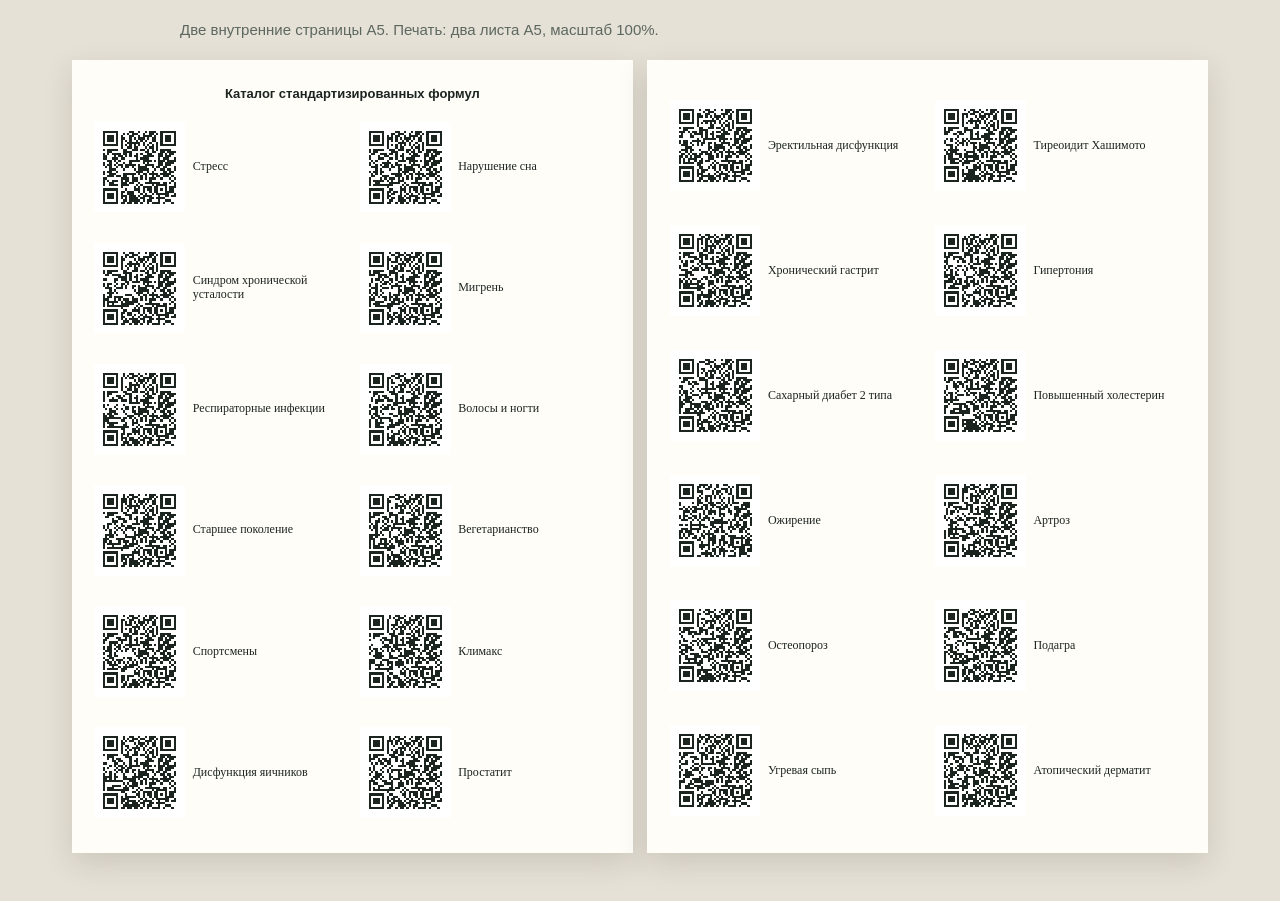
==== commit 5ccfdda8: "Rename the aging recipe and list 24 codes on two pages. Co-authored-by: Cursor <cursoragent@cursor.c" ====
--- a/index.html
+++ b/index.html
@@ -3,16 +3,16 @@
 <head>
   <meta charset="utf-8">
   <meta name="viewport" content="width=device-width, initial-scale=1">
-  <title>Буклет — три страницы</title>
+  <title>Буклет — внутренние страницы</title>
   <link rel="stylesheet" href="buklet.css">
 </head>
 <body>
-  <p class="hint">Разворот из трёх страниц, слева направо. Печать: три листа A4, масштаб 100%.</p>
+  <p class="hint">Две внутренние страницы A5. Печать: два листа A5, масштаб 100%.</p>
   <div class="stage">
     <div class="spread">
       
       <article class="sheet">
-        <p class="side">Левая страница</p>
+        <h1 class="sheet-title">Каталог стандартизированных формул</h1>
         <div class="list">
           
           <a class="item" href="pdf/r06.pdf">
@@ -22,10 +22,6 @@
           <a class="item" href="pdf/r09.pdf">
             <span class="mark" title="https://arsenysadykov91-boop.github.io/recepty/pdf/r09.pdf"><svg xmlns="http://www.w3.org/2000/svg" viewBox="0 0 41 41" shape-rendering="crispEdges" role="img"><rect x="0" y="0" width="41" height="41" fill="#ffffff"/><rect x="4" y="4" width="1" height="1" fill="#1c2420"/><rect x="5" y="4" width="1" height="1" fill="#1c2420"/><rect x="6" y="4" width="1" height="1" fill="#1c2420"/><rect x="7" y="4" width="1" height="1" fill="#1c2420"/><rect x="8" y="4" width="1" height="1" fill="#1c2420"/><rect x="9" y="4" width="1" height="1" fill="#1c2420"/><rect x="10" y="4" width="1" height="1" fill="#1c2420"/><rect x="16" y="4" width="1" height="1" fill="#1c2420"/><rect x="17" y="4" width="1" height="1" fill="#1c2420"/><rect x="20" y="4" width="1" height="1" fill="#1c2420"/><rect x="23" y="4" width="1" height="1" fill="#1c2420"/><rect x="25" y="4" width="1" height="1" fill="#1c2420"/><rect x="26" y="4" width="1" height="1" fill="#1c2420"/><rect x="27" y="4" width="1" height="1" fill="#1c2420"/><rect x="30" y="4" width="1" height="1" fill="#1c2420"/><rect x="31" y="4" width="1" height="1" fill="#1c2420"/><rect x="32" y="4" width="1" height="1" fill="#1c2420"/><rect x="33" y="4" width="1" height="1" fill="#1c2420"/><rect x="34" y="4" width="1" height="1" fill="#1c2420"/><rect x="35" y="4" width="1" height="1" fill="#1c2420"/><rect x="36" y="4" width="1" height="1" fill="#1c2420"/><rect x="4" y="5" width="1" height="1" fill="#1c2420"/><rect x="10" y="5" width="1" height="1" fill="#1c2420"/><rect x="14" y="5" width="1" height="1" fill="#1c2420"/><rect x="15" y="5" width="1" height="1" fill="#1c2420"/><rect x="17" y="5" width="1" height="1" fill="#1c2420"/><rect x="18" y="5" width="1" height="1" fill="#1c2420"/><rect x="19" y="5" width="1" height="1" fill="#1c2420"/><rect x="22" y="5" width="1" height="1" fill="#1c2420"/><rect x="25" y="5" width="1" height="1" fill="#1c2420"/><rect x="26" y="5" width="1" height="1" fill="#1c2420"/><rect x="28" y="5" width="1" height="1" fill="#1c2420"/><rect x="30" y="5" width="1" height="1" fill="#1c2420"/><rect x="36" y="5" width="1" height="1" fill="#1c2420"/><rect x="4" y="6" width="1" height="1" fill="#1c2420"/><rect x="6" y="6" width="1" height="1" fill="#1c2420"/><rect x="7" y="6" width="1" height="1" fill="#1c2420"/><rect x="8" y="6" width="1" height="1" fill="#1c2420"/><rect x="10" y="6" width="1" height="1" fill="#1c2420"/><rect x="12" y="6" width="1" height="1" fill="#1c2420"/><rect x="14" y="6" width="1" height="1" fill="#1c2420"/><rect x="16" y="6" width="1" height="1" fill="#1c2420"/><rect x="17" y="6" width="1" height="1" fill="#1c2420"/><rect x="20" y="6" width="1" height="1" fill="#1c2420"/><rect x="22" y="6" width="1" height="1" fill="#1c2420"/><rect x="23" y="6" width="1" height="1" fill="#1c2420"/><rect x="24" y="6" width="1" height="1" fill="#1c2420"/><rect x="25" y="6" width="1" height="1" fill="#1c2420"/><rect x="27" y="6" width="1" height="1" fill="#1c2420"/><rect x="30" y="6" width="1" height="1" fill="#1c2420"/><rect x="32" y="6" width="1" height="1" fill="#1c2420"/><rect x="33" y="6" width="1" height="1" fill="#1c2420"/><rect x="34" y="6" width="1" height="1" fill="#1c2420"/><rect x="36" y="6" width="1" height="1" fill="#1c2420"/><rect x="4" y="7" width="1" height="1" fill="#1c2420"/><rect x="6" y="7" width="1" height="1" fill="#1c2420"/><rect x="7" y="7" width="1" height="1" fill="#1c2420"/><rect x="8" y="7" width="1" height="1" fill="#1c2420"/><rect x="10" y="7" width="1" height="1" fill="#1c2420"/><rect x="12" y="7" width="1" height="1" fill="#1c2420"/><rect x="13" y="7" width="1" height="1" fill="#1c2420"/><rect x="14" y="7" width="1" height="1" fill="#1c2420"/><rect x="16" y="7" width="1" height="1" fill="#1c2420"/><rect x="18" y="7" width="1" height="1" fill="#1c2420"/><rect x="20" y="7" width="1" height="1" fill="#1c2420"/><rect x="21" y="7" width="1" height="1" fill="#1c2420"/><rect x="22" y="7" width="1" height="1" fill="#1c2420"/><rect x="24" y="7" width="1" height="1" fill="#1c2420"/><rect x="26" y="7" width="1" height="1" fill="#1c2420"/><rect x="27" y="7" width="1" height="1" fill="#1c2420"/><rect x="30" y="7" width="1" height="1" fill="#1c2420"/><rect x="32" y="7" width="1" height="1" fill="#1c2420"/><rect x="33" y="7" width="1" height="1" fill="#1c2420"/><rect x="34" y="7" width="1" height="1" fill="#1c2420"/><rect x="36" y="7" width="1" height="1" fill="#1c2420"/><rect x="4" y="8" width="1" height="1" fill="#1c2420"/><rect x="6" y="8" width="1" height="1" fill="#1c2420"/><rect x="7" y="8" width="1" height="1" fill="#1c2420"/><rect x="8" y="8" width="1" height="1" fill="#1c2420"/><rect x="10" y="8" width="1" height="1" fill="#1c2420"/><rect x="12" y="8" width="1" height="1" fill="#1c2420"/><rect x="14" y="8" width="1" height="1" fill="#1c2420"/><rect x="16" y="8" width="1" height="1" fill="#1c2420"/><rect x="19" y="8" width="1" height="1" fill="#1c2420"/><rect x="21" y="8" width="1" height="1" fill="#1c2420"/><rect x="23" y="8" width="1" height="1" fill="#1c2420"/><rect x="26" y="8" width="1" height="1" fill="#1c2420"/><rect x="27" y="8" width="1" height="1" fill="#1c2420"/><rect x="30" y="8" width="1" height="1" fill="#1c2420"/><rect x="32" y="8" width="1" height="1" fill="#1c2420"/><rect x="33" y="8" width="1" height="1" fill="#1c2420"/><rect x="34" y="8" width="1" height="1" fill="#1c2420"/><rect x="36" y="8" width="1" height="1" fill="#1c2420"/><rect x="4" y="9" width="1" height="1" fill="#1c2420"/><rect x="10" y="9" width="1" height="1" fill="#1c2420"/><rect x="12" y="9" width="1" height="1" fill="#1c2420"/><rect x="17" y="9" width="1" height="1" fill="#1c2420"/><rect x="18" y="9" width="1" height="1" fill="#1c2420"/><rect x="19" y="9" width="1" height="1" fill="#1c2420"/><rect x="20" y="9" width="1" height="1" fill="#1c2420"/><rect x="22" y="9" width="1" height="1" fill="#1c2420"/><rect x="25" y="9" width="1" height="1" fill="#1c2420"/><rect x="28" y="9" width="1" height="1" fill="#1c2420"/><rect x="30" y="9" width="1" height="1" fill="#1c2420"/><rect x="36" y="9" width="1" height="1" fill="#1c2420"/><rect x="4" y="10" width="1" height="1" fill="#1c2420"/><rect x="5" y="10" width="1" height="1" fill="#1c2420"/><rect x="6" y="10" width="1" height="1" fill="#1c2420"/><rect x="7" y="10" width="1" height="1" fill="#1c2420"/><rect x="8" y="10" width="1" height="1" fill="#1c2420"/><rect x="9" y="10" width="1" height="1" fill="#1c2420"/><rect x="10" y="10" width="1" height="1" fill="#1c2420"/><rect x="12" y="10" width="1" height="1" fill="#1c2420"/><rect x="14" y="10" width="1" height="1" fill="#1c2420"/><rect x="16" y="10" width="1" height="1" fill="#1c2420"/><rect x="18" y="10" width="1" height="1" fill="#1c2420"/><rect x="20" y="10" width="1" height="1" fill="#1c2420"/><rect x="22" y="10" width="1" height="1" fill="#1c2420"/><rect x="24" y="10" width="1" height="1" fill="#1c2420"/><rect x="26" y="10" width="1" height="1" fill="#1c2420"/><rect x="28" y="10" width="1" height="1" fill="#1c2420"/><rect x="30" y="10" width="1" height="1" fill="#1c2420"/><rect x="31" y="10" width="1" height="1" fill="#1c2420"/><rect x="32" y="10" width="1" height="1" fill="#1c2420"/><rect x="33" y="10" width="1" height="1" fill="#1c2420"/><rect x="34" y="10" width="1" height="1" fill="#1c2420"/><rect x="35" y="10" width="1" height="1" fill="#1c2420"/><rect x="36" y="10" width="1" height="1" fill="#1c2420"/><rect x="12" y="11" width="1" height="1" fill="#1c2420"/><rect x="16" y="11" width="1" height="1" fill="#1c2420"/><rect x="18" y="11" width="1" height="1" fill="#1c2420"/><rect x="19" y="11" width="1" height="1" fill="#1c2420"/><rect x="23" y="11" width="1" height="1" fill="#1c2420"/><rect x="25" y="11" width="1" height="1" fill="#1c2420"/><rect x="26" y="11" width="1" height="1" fill="#1c2420"/><rect x="28" y="11" width="1" height="1" fill="#1c2420"/><rect x="4" y="12" width="1" height="1" fill="#1c2420"/><rect x="6" y="12" width="1" height="1" fill="#1c2420"/><rect x="7" y="12" width="1" height="1" fill="#1c2420"/><rect x="8" y="12" width="1" height="1" fill="#1c2420"/><rect x="9" y="12" width="1" height="1" fill="#1c2420"/><rect x="10" y="12" width="1" height="1" fill="#1c2420"/><rect x="13" y="12" width="1" height="1" fill="#1c2420"/><rect x="14" y="12" width="1" height="1" fill="#1c2420"/><rect x="15" y="12" width="1" height="1" fill="#1c2420"/><rect x="17" y="12" width="1" height="1" fill="#1c2420"/><rect x="18" y="12" width="1" height="1" fill="#1c2420"/><rect x="19" y="12" width="1" height="1" fill="#1c2420"/><rect x="21" y="12" width="1" height="1" fill="#1c2420"/><rect x="22" y="12" width="1" height="1" fill="#1c2420"/><rect x="24" y="12" width="1" height="1" fill="#1c2420"/><rect x="26" y="12" width="1" height="1" fill="#1c2420"/><rect x="28" y="12" width="1" height="1" fill="#1c2420"/><rect x="30" y="12" width="1" height="1" fill="#1c2420"/><rect x="31" y="12" width="1" height="1" fill="#1c2420"/><rect x="32" y="12" width="1" height="1" fill="#1c2420"/><rect x="33" y="12" width="1" height="1" fill="#1c2420"/><rect x="34" y="12" width="1" height="1" fill="#1c2420"/><rect x="4" y="13" width="1" height="1" fill="#1c2420"/><rect x="6" y="13" width="1" height="1" fill="#1c2420"/><rect x="7" y="13" width="1" height="1" fill="#1c2420"/><rect x="14" y="13" width="1" height="1" fill="#1c2420"/><rect x="15" y="13" width="1" height="1" fill="#1c2420"/><rect x="16" y="13" width="1" height="1" fill="#1c2420"/><rect x="21" y="13" width="1" height="1" fill="#1c2420"/><rect x="23" y="13" width="1" height="1" fill="#1c2420"/><rect x="24" y="13" width="1" height="1" fill="#1c2420"/><rect x="26" y="13" width="1" height="1" fill="#1c2420"/><rect x="27" y="13" width="1" height="1" fill="#1c2420"/><rect x="30" y="13" width="1" height="1" fill="#1c2420"/><rect x="31" y="13" width="1" height="1" fill="#1c2420"/><rect x="33" y="13" width="1" height="1" fill="#1c2420"/><rect x="34" y="13" width="1" height="1" fill="#1c2420"/><rect x="35" y="13" width="1" height="1" fill="#1c2420"/><rect x="36" y="13" width="1" height="1" fill="#1c2420"/><rect x="5" y="14" width="1" height="1" fill="#1c2420"/><rect x="6" y="14" width="1" height="1" fill="#1c2420"/><rect x="9" y="14" width="1" height="1" fill="#1c2420"/><rect x="10" y="14" width="1" height="1" fill="#1c2420"/><rect x="11" y="14" width="1" height="1" fill="#1c2420"/><rect x="13" y="14" width="1" height="1" fill="#1c2420"/><rect x="14" y="14" width="1" height="1" fill="#1c2420"/><rect x="16" y="14" width="1" height="1" fill="#1c2420"/><rect x="19" y="14" width="1" height="1" fill="#1c2420"/><rect x="22" y="14" width="1" height="1" fill="#1c2420"/><rect x="24" y="14" width="1" height="1" fill="#1c2420"/><rect x="25" y="14" width="1" height="1" fill="#1c2420"/><rect x="29" y="14" width="1" height="1" fill="#1c2420"/><rect x="30" y="14" width="1" height="1" fill="#1c2420"/><rect x="32" y="14" width="1" height="1" fill="#1c2420"/><rect x="34" y="14" width="1" height="1" fill="#1c2420"/><rect x="35" y="14" width="1" height="1" fill="#1c2420"/><rect x="4" y="15" width="1" height="1" fill="#1c2420"/><rect x="8" y="15" width="1" height="1" fill="#1c2420"/><rect x="11" y="15" width="1" height="1" fill="#1c2420"/><rect x="12" y="15" width="1" height="1" fill="#1c2420"/><rect x="16" y="15" width="1" height="1" fill="#1c2420"/><rect x="18" y="15" width="1" height="1" fill="#1c2420"/><rect x="19" y="15" width="1" height="1" fill="#1c2420"/><rect x="23" y="15" width="1" height="1" fill="#1c2420"/><rect x="24" y="15" width="1" height="1" fill="#1c2420"/><rect x="25" y="15" width="1" height="1" fill="#1c2420"/><rect x="26" y="15" width="1" height="1" fill="#1c2420"/><rect x="29" y="15" width="1" height="1" fill="#1c2420"/><rect x="30" y="15" width="1" height="1" fill="#1c2420"/><rect x="32" y="15" width="1" height="1" fill="#1c2420"/><rect x="33" y="15" width="1" height="1" fill="#1c2420"/><rect x="34" y="15" width="1" height="1" fill="#1c2420"/><rect x="4" y="16" width="1" height="1" fill="#1c2420"/><rect x="8" y="16" width="1" height="1" fill="#1c2420"/><rect x="9" y="16" width="1" height="1" fill="#1c2420"/><rect x="10" y="16" width="1" height="1" fill="#1c2420"/><rect x="13" y="16" width="1" height="1" fill="#1c2420"/><rect x="14" y="16" width="1" height="1" fill="#1c2420"/><rect x="16" y="16" width="1" height="1" fill="#1c2420"/><rect x="19" y="16" width="1" height="1" fill="#1c2420"/><rect x="21" y="16" width="1" height="1" fill="#1c2420"/><rect x="22" y="16" width="1" height="1" fill="#1c2420"/><rect x="23" y="16" width="1" height="1" fill="#1c2420"/><rect x="24" y="16" width="1" height="1" fill="#1c2420"/><rect x="29" y="16" width="1" height="1" fill="#1c2420"/><rect x="31" y="16" width="1" height="1" fill="#1c2420"/><rect x="32" y="16" width="1" height="1" fill="#1c2420"/><rect x="33" y="16" width="1" height="1" fill="#1c2420"/><rect x="36" y="16" width="1" height="1" fill="#1c2420"/><rect x="5" y="17" width="1" height="1" fill="#1c2420"/><rect x="7" y="17" width="1" height="1" fill="#1c2420"/><rect x="12" y="17" width="1" height="1" fill="#1c2420"/><rect x="17" y="17" width="1" height="1" fill="#1c2420"/><rect x="18" y="17" width="1" height="1" fill="#1c2420"/><rect x="19" y="17" width="1" height="1" fill="#1c2420"/><rect x="20" y="17" width="1" height="1" fill="#1c2420"/><rect x="22" y="17" width="1" height="1" fill="#1c2420"/><rect x="23" y="17" width="1" height="1" fill="#1c2420"/><rect x="24" y="17" width="1" height="1" fill="#1c2420"/><rect x="25" y="17" width="1" height="1" fill="#1c2420"/><rect x="27" y="17" width="1" height="1" fill="#1c2420"/><rect x="29" y="17" width="1" height="1" fill="#1c2420"/><rect x="30" y="17" width="1" height="1" fill="#1c2420"/><rect x="31" y="17" width="1" height="1" fill="#1c2420"/><rect x="33" y="17" width="1" height="1" fill="#1c2420"/><rect x="34" y="17" width="1" height="1" fill="#1c2420"/><rect x="35" y="17" width="1" height="1" fill="#1c2420"/><rect x="36" y="17" width="1" height="1" fill="#1c2420"/><rect x="4" y="18" width="1" height="1" fill="#1c2420"/><rect x="6" y="18" width="1" height="1" fill="#1c2420"/><rect x="10" y="18" width="1" height="1" fill="#1c2420"/><rect x="11" y="18" width="1" height="1" fill="#1c2420"/><rect x="12" y="18" width="1" height="1" fill="#1c2420"/><rect x="13" y="18" width="1" height="1" fill="#1c2420"/><rect x="16" y="18" width="1" height="1" fill="#1c2420"/><rect x="22" y="18" width="1" height="1" fill="#1c2420"/><rect x="24" y="18" width="1" height="1" fill="#1c2420"/><rect x="29" y="18" width="1" height="1" fill="#1c2420"/><rect x="30" y="18" width="1" height="1" fill="#1c2420"/><rect x="32" y="18" width="1" height="1" fill="#1c2420"/><rect x="33" y="18" width="1" height="1" fill="#1c2420"/><rect x="34" y="18" width="1" height="1" fill="#1c2420"/><rect x="35" y="18" width="1" height="1" fill="#1c2420"/><rect x="4" y="19" width="1" height="1" fill="#1c2420"/><rect x="7" y="19" width="1" height="1" fill="#1c2420"/><rect x="9" y="19" width="1" height="1" fill="#1c2420"/><rect x="11" y="19" width="1" height="1" fill="#1c2420"/><rect x="12" y="19" width="1" height="1" fill="#1c2420"/><rect x="14" y="19" width="1" height="1" fill="#1c2420"/><rect x="16" y="19" width="1" height="1" fill="#1c2420"/><rect x="17" y="19" width="1" height="1" fill="#1c2420"/><rect x="18" y="19" width="1" height="1" fill="#1c2420"/><rect x="20" y="19" width="1" height="1" fill="#1c2420"/><rect x="23" y="19" width="1" height="1" fill="#1c2420"/><rect x="24" y="19" width="1" height="1" fill="#1c2420"/><rect x="25" y="19" width="1" height="1" fill="#1c2420"/><rect x="26" y="19" width="1" height="1" fill="#1c2420"/><rect x="29" y="19" width="1" height="1" fill="#1c2420"/><rect x="30" y="19" width="1" height="1" fill="#1c2420"/><rect x="32" y="19" width="1" height="1" fill="#1c2420"/><rect x="33" y="19" width="1" height="1" fill="#1c2420"/><rect x="34" y="19" width="1" height="1" fill="#1c2420"/><rect x="5" y="20" width="1" height="1" fill="#1c2420"/><rect x="6" y="20" width="1" height="1" fill="#1c2420"/><rect x="7" y="20" width="1" height="1" fill="#1c2420"/><rect x="10" y="20" width="1" height="1" fill="#1c2420"/><rect x="11" y="20" width="1" height="1" fill="#1c2420"/><rect x="12" y="20" width="1" height="1" fill="#1c2420"/><rect x="14" y="20" width="1" height="1" fill="#1c2420"/><rect x="15" y="20" width="1" height="1" fill="#1c2420"/><rect x="17" y="20" width="1" height="1" fill="#1c2420"/><rect x="20" y="20" width="1" height="1" fill="#1c2420"/><rect x="21" y="20" width="1" height="1" fill="#1c2420"/><rect x="22" y="20" width="1" height="1" fill="#1c2420"/><rect x="23" y="20" width="1" height="1" fill="#1c2420"/><rect x="26" y="20" width="1" height="1" fill="#1c2420"/><rect x="28" y="20" width="1" height="1" fill="#1c2420"/><rect x="29" y="20" width="1" height="1" fill="#1c2420"/><rect x="31" y="20" width="1" height="1" fill="#1c2420"/><rect x="32" y="20" width="1" height="1" fill="#1c2420"/><rect x="36" y="20" width="1" height="1" fill="#1c2420"/><rect x="7" y="21" width="1" height="1" fill="#1c2420"/><rect x="9" y="21" width="1" height="1" fill="#1c2420"/><rect x="13" y="21" width="1" height="1" fill="#1c2420"/><rect x="17" y="21" width="1" height="1" fill="#1c2420"/><rect x="18" y="21" width="1" height="1" fill="#1c2420"/><rect x="20" y="21" width="1" height="1" fill="#1c2420"/><rect x="21" y="21" width="1" height="1" fill="#1c2420"/><rect x="22" y="21" width="1" height="1" fill="#1c2420"/><rect x="23" y="21" width="1" height="1" fill="#1c2420"/><rect x="24" y="21" width="1" height="1" fill="#1c2420"/><rect x="27" y="21" width="1" height="1" fill="#1c2420"/><rect x="30" y="21" width="1" height="1" fill="#1c2420"/><rect x="31" y="21" width="1" height="1" fill="#1c2420"/><rect x="33" y="21" width="1" height="1" fill="#1c2420"/><rect x="34" y="21" width="1" height="1" fill="#1c2420"/><rect x="36" y="21" width="1" height="1" fill="#1c2420"/><rect x="4" y="22" width="1" height="1" fill="#1c2420"/><rect x="6" y="22" width="1" height="1" fill="#1c2420"/><rect x="7" y="22" width="1" height="1" fill="#1c2420"/><rect x="9" y="22" width="1" height="1" fill="#1c2420"/><rect x="10" y="22" width="1" height="1" fill="#1c2420"/><rect x="17" y="22" width="1" height="1" fill="#1c2420"/><rect x="19" y="22" width="1" height="1" fill="#1c2420"/><rect x="20" y="22" width="1" height="1" fill="#1c2420"/><rect x="21" y="22" width="1" height="1" fill="#1c2420"/><rect x="24" y="22" width="1" height="1" fill="#1c2420"/><rect x="26" y="22" width="1" height="1" fill="#1c2420"/><rect x="31" y="22" width="1" height="1" fill="#1c2420"/><rect x="32" y="22" width="1" height="1" fill="#1c2420"/><rect x="34" y="22" width="1" height="1" fill="#1c2420"/><rect x="35" y="22" width="1" height="1" fill="#1c2420"/><rect x="5" y="23" width="1" height="1" fill="#1c2420"/><rect x="7" y="23" width="1" height="1" fill="#1c2420"/><rect x="9" y="23" width="1" height="1" fill="#1c2420"/><rect x="14" y="23" width="1" height="1" fill="#1c2420"/><rect x="15" y="23" width="1" height="1" fill="#1c2420"/><rect x="16" y="23" width="1" height="1" fill="#1c2420"/><rect x="17" y="23" width="1" height="1" fill="#1c2420"/><rect x="18" y="23" width="1" height="1" fill="#1c2420"/><rect x="20" y="23" width="1" height="1" fill="#1c2420"/><rect x="22" y="23" width="1" height="1" fill="#1c2420"/><rect x="23" y="23" width="1" height="1" fill="#1c2420"/><rect x="25" y="23" width="1" height="1" fill="#1c2420"/><rect x="26" y="23" width="1" height="1" fill="#1c2420"/><rect x="27" y="23" width="1" height="1" fill="#1c2420"/><rect x="28" y="23" width="1" height="1" fill="#1c2420"/><rect x="30" y="23" width="1" height="1" fill="#1c2420"/><rect x="31" y="23" width="1" height="1" fill="#1c2420"/><rect x="32" y="23" width="1" height="1" fill="#1c2420"/><rect x="33" y="23" width="1" height="1" fill="#1c2420"/><rect x="34" y="23" width="1" height="1" fill="#1c2420"/><rect x="5" y="24" width="1" height="1" fill="#1c2420"/><rect x="6" y="24" width="1" height="1" fill="#1c2420"/><rect x="10" y="24" width="1" height="1" fill="#1c2420"/><rect x="11" y="24" width="1" height="1" fill="#1c2420"/><rect x="12" y="24" width="1" height="1" fill="#1c2420"/><rect x="16" y="24" width="1" height="1" fill="#1c2420"/><rect x="17" y="24" width="1" height="1" fill="#1c2420"/><rect x="18" y="24" width="1" height="1" fill="#1c2420"/><rect x="21" y="24" width="1" height="1" fill="#1c2420"/><rect x="23" y="24" width="1" height="1" fill="#1c2420"/><rect x="26" y="24" width="1" height="1" fill="#1c2420"/><rect x="28" y="24" width="1" height="1" fill="#1c2420"/><rect x="29" y="24" width="1" height="1" fill="#1c2420"/><rect x="31" y="24" width="1" height="1" fill="#1c2420"/><rect x="32" y="24" width="1" height="1" fill="#1c2420"/><rect x="33" y="24" width="1" height="1" fill="#1c2420"/><rect x="35" y="24" width="1" height="1" fill="#1c2420"/><rect x="4" y="25" width="1" height="1" fill="#1c2420"/><rect x="9" y="25" width="1" height="1" fill="#1c2420"/><rect x="11" y="25" width="1" height="1" fill="#1c2420"/><rect x="13" y="25" width="1" height="1" fill="#1c2420"/><rect x="14" y="25" width="1" height="1" fill="#1c2420"/><rect x="15" y="25" width="1" height="1" fill="#1c2420"/><rect x="17" y="25" width="1" height="1" fill="#1c2420"/><rect x="19" y="25" width="1" height="1" fill="#1c2420"/><rect x="21" y="25" width="1" height="1" fill="#1c2420"/><rect x="23" y="25" width="1" height="1" fill="#1c2420"/><rect x="25" y="25" width="1" height="1" fill="#1c2420"/><rect x="26" y="25" width="1" height="1" fill="#1c2420"/><rect x="27" y="25" width="1" height="1" fill="#1c2420"/><rect x="30" y="25" width="1" height="1" fill="#1c2420"/><rect x="34" y="25" width="1" height="1" fill="#1c2420"/><rect x="36" y="25" width="1" height="1" fill="#1c2420"/><rect x="4" y="26" width="1" height="1" fill="#1c2420"/><rect x="6" y="26" width="1" height="1" fill="#1c2420"/><rect x="7" y="26" width="1" height="1" fill="#1c2420"/><rect x="8" y="26" width="1" height="1" fill="#1c2420"/><rect x="9" y="26" width="1" height="1" fill="#1c2420"/><rect x="10" y="26" width="1" height="1" fill="#1c2420"/><rect x="12" y="26" width="1" height="1" fill="#1c2420"/><rect x="14" y="26" width="1" height="1" fill="#1c2420"/><rect x="17" y="26" width="1" height="1" fill="#1c2420"/><rect x="18" y="26" width="1" height="1" fill="#1c2420"/><rect x="19" y="26" width="1" height="1" fill="#1c2420"/><rect x="25" y="26" width="1" height="1" fill="#1c2420"/><rect x="35" y="26" width="1" height="1" fill="#1c2420"/><rect x="4" y="27" width="1" height="1" fill="#1c2420"/><rect x="7" y="27" width="1" height="1" fill="#1c2420"/><rect x="8" y="27" width="1" height="1" fill="#1c2420"/><rect x="13" y="27" width="1" height="1" fill="#1c2420"/><rect x="14" y="27" width="1" height="1" fill="#1c2420"/><rect x="15" y="27" width="1" height="1" fill="#1c2420"/><rect x="16" y="27" width="1" height="1" fill="#1c2420"/><rect x="17" y="27" width="1" height="1" fill="#1c2420"/><rect x="20" y="27" width="1" height="1" fill="#1c2420"/><rect x="23" y="27" width="1" height="1" fill="#1c2420"/><rect x="24" y="27" width="1" height="1" fill="#1c2420"/><rect x="25" y="27" width="1" height="1" fill="#1c2420"/><rect x="26" y="27" width="1" height="1" fill="#1c2420"/><rect x="27" y="27" width="1" height="1" fill="#1c2420"/><rect x="28" y="27" width="1" height="1" fill="#1c2420"/><rect x="29" y="27" width="1" height="1" fill="#1c2420"/><rect x="31" y="27" width="1" height="1" fill="#1c2420"/><rect x="32" y="27" width="1" height="1" fill="#1c2420"/><rect x="34" y="27" width="1" height="1" fill="#1c2420"/><rect x="36" y="27" width="1" height="1" fill="#1c2420"/><rect x="4" y="28" width="1" height="1" fill="#1c2420"/><rect x="6" y="28" width="1" height="1" fill="#1c2420"/><rect x="7" y="28" width="1" height="1" fill="#1c2420"/><rect x="8" y="28" width="1" height="1" fill="#1c2420"/><rect x="9" y="28" width="1" height="1" fill="#1c2420"/><rect x="10" y="28" width="1" height="1" fill="#1c2420"/><rect x="11" y="28" width="1" height="1" fill="#1c2420"/><rect x="12" y="28" width="1" height="1" fill="#1c2420"/><rect x="13" y="28" width="1" height="1" fill="#1c2420"/><rect x="14" y="28" width="1" height="1" fill="#1c2420"/><rect x="19" y="28" width="1" height="1" fill="#1c2420"/><rect x="21" y="28" width="1" height="1" fill="#1c2420"/><rect x="26" y="28" width="1" height="1" fill="#1c2420"/><rect x="28" y="28" width="1" height="1" fill="#1c2420"/><rect x="29" y="28" width="1" height="1" fill="#1c2420"/><rect x="30" y="28" width="1" height="1" fill="#1c2420"/><rect x="31" y="28" width="1" height="1" fill="#1c2420"/><rect x="32" y="28" width="1" height="1" fill="#1c2420"/><rect x="36" y="28" width="1" height="1" fill="#1c2420"/><rect x="12" y="29" width="1" height="1" fill="#1c2420"/><rect x="18" y="29" width="1" height="1" fill="#1c2420"/><rect x="20" y="29" width="1" height="1" fill="#1c2420"/><rect x="22" y="29" width="1" height="1" fill="#1c2420"/><rect x="23" y="29" width="1" height="1" fill="#1c2420"/><rect x="24" y="29" width="1" height="1" fill="#1c2420"/><rect x="25" y="29" width="1" height="1" fill="#1c2420"/><rect x="27" y="29" width="1" height="1" fill="#1c2420"/><rect x="28" y="29" width="1" height="1" fill="#1c2420"/><rect x="32" y="29" width="1" height="1" fill="#1c2420"/><rect x="34" y="29" width="1" height="1" fill="#1c2420"/><rect x="35" y="29" width="1" height="1" fill="#1c2420"/><rect x="36" y="29" width="1" height="1" fill="#1c2420"/><rect x="4" y="30" width="1" height="1" fill="#1c2420"/><rect x="5" y="30" width="1" height="1" fill="#1c2420"/><rect x="6" y="30" width="1" height="1" fill="#1c2420"/><rect x="7" y="30" width="1" height="1" fill="#1c2420"/><rect x="8" y="30" width="1" height="1" fill="#1c2420"/><rect x="9" y="30" width="1" height="1" fill="#1c2420"/><rect x="10" y="30" width="1" height="1" fill="#1c2420"/><rect x="13" y="30" width="1" height="1" fill="#1c2420"/><rect x="14" y="30" width="1" height="1" fill="#1c2420"/><rect x="18" y="30" width="1" height="1" fill="#1c2420"/><rect x="19" y="30" width="1" height="1" fill="#1c2420"/><rect x="20" y="30" width="1" height="1" fill="#1c2420"/><rect x="22" y="30" width="1" height="1" fill="#1c2420"/><rect x="24" y="30" width="1" height="1" fill="#1c2420"/><rect x="25" y="30" width="1" height="1" fill="#1c2420"/><rect x="27" y="30" width="1" height="1" fill="#1c2420"/><rect x="28" y="30" width="1" height="1" fill="#1c2420"/><rect x="30" y="30" width="1" height="1" fill="#1c2420"/><rect x="32" y="30" width="1" height="1" fill="#1c2420"/><rect x="34" y="30" width="1" height="1" fill="#1c2420"/><rect x="35" y="30" width="1" height="1" fill="#1c2420"/><rect x="4" y="31" width="1" height="1" fill="#1c2420"/><rect x="10" y="31" width="1" height="1" fill="#1c2420"/><rect x="12" y="31" width="1" height="1" fill="#1c2420"/><rect x="13" y="31" width="1" height="1" fill="#1c2420"/><rect x="15" y="31" width="1" height="1" fill="#1c2420"/><rect x="16" y="31" width="1" height="1" fill="#1c2420"/><rect x="18" y="31" width="1" height="1" fill="#1c2420"/><rect x="20" y="31" width="1" height="1" fill="#1c2420"/><rect x="22" y="31" width="1" height="1" fill="#1c2420"/><rect x="25" y="31" width="1" height="1" fill="#1c2420"/><rect x="27" y="31" width="1" height="1" fill="#1c2420"/><rect x="28" y="31" width="1" height="1" fill="#1c2420"/><rect x="32" y="31" width="1" height="1" fill="#1c2420"/><rect x="33" y="31" width="1" height="1" fill="#1c2420"/><rect x="34" y="31" width="1" height="1" fill="#1c2420"/><rect x="35" y="31" width="1" height="1" fill="#1c2420"/><rect x="4" y="32" width="1" height="1" fill="#1c2420"/><rect x="6" y="32" width="1" height="1" fill="#1c2420"/><rect x="7" y="32" width="1" height="1" fill="#1c2420"/><rect x="8" y="32" width="1" height="1" fill="#1c2420"/><rect x="10" y="32" width="1" height="1" fill="#1c2420"/><rect x="12" y="32" width="1" height="1" fill="#1c2420"/><rect x="14" y="32" width="1" height="1" fill="#1c2420"/><rect x="15" y="32" width="1" height="1" fill="#1c2420"/><rect x="18" y="32" width="1" height="1" fill="#1c2420"/><rect x="21" y="32" width="1" height="1" fill="#1c2420"/><rect x="23" y="32" width="1" height="1" fill="#1c2420"/><rect x="26" y="32" width="1" height="1" fill="#1c2420"/><rect x="28" y="32" width="1" height="1" fill="#1c2420"/><rect x="29" y="32" width="1" height="1" fill="#1c2420"/><rect x="30" y="32" width="1" height="1" fill="#1c2420"/><rect x="31" y="32" width="1" height="1" fill="#1c2420"/><rect x="32" y="32" width="1" height="1" fill="#1c2420"/><rect x="33" y="32" width="1" height="1" fill="#1c2420"/><rect x="36" y="32" width="1" height="1" fill="#1c2420"/><rect x="4" y="33" width="1" height="1" fill="#1c2420"/><rect x="6" y="33" width="1" height="1" fill="#1c2420"/><rect x="7" y="33" width="1" height="1" fill="#1c2420"/><rect x="8" y="33" width="1" height="1" fill="#1c2420"/><rect x="10" y="33" width="1" height="1" fill="#1c2420"/><rect x="12" y="33" width="1" height="1" fill="#1c2420"/><rect x="13" y="33" width="1" height="1" fill="#1c2420"/><rect x="17" y="33" width="1" height="1" fill="#1c2420"/><rect x="18" y="33" width="1" height="1" fill="#1c2420"/><rect x="20" y="33" width="1" height="1" fill="#1c2420"/><rect x="22" y="33" width="1" height="1" fill="#1c2420"/><rect x="23" y="33" width="1" height="1" fill="#1c2420"/><rect x="24" y="33" width="1" height="1" fill="#1c2420"/><rect x="25" y="33" width="1" height="1" fill="#1c2420"/><rect x="29" y="33" width="1" height="1" fill="#1c2420"/><rect x="32" y="33" width="1" height="1" fill="#1c2420"/><rect x="33" y="33" width="1" height="1" fill="#1c2420"/><rect x="35" y="33" width="1" height="1" fill="#1c2420"/><rect x="36" y="33" width="1" height="1" fill="#1c2420"/><rect x="4" y="34" width="1" height="1" fill="#1c2420"/><rect x="6" y="34" width="1" height="1" fill="#1c2420"/><rect x="7" y="34" width="1" height="1" fill="#1c2420"/><rect x="8" y="34" width="1" height="1" fill="#1c2420"/><rect x="10" y="34" width="1" height="1" fill="#1c2420"/><rect x="12" y="34" width="1" height="1" fill="#1c2420"/><rect x="14" y="34" width="1" height="1" fill="#1c2420"/><rect x="15" y="34" width="1" height="1" fill="#1c2420"/><rect x="17" y="34" width="1" height="1" fill="#1c2420"/><rect x="18" y="34" width="1" height="1" fill="#1c2420"/><rect x="19" y="34" width="1" height="1" fill="#1c2420"/><rect x="21" y="34" width="1" height="1" fill="#1c2420"/><rect x="22" y="34" width="1" height="1" fill="#1c2420"/><rect x="25" y="34" width="1" height="1" fill="#1c2420"/><rect x="26" y="34" width="1" height="1" fill="#1c2420"/><rect x="28" y="34" width="1" height="1" fill="#1c2420"/><rect x="29" y="34" width="1" height="1" fill="#1c2420"/><rect x="30" y="34" width="1" height="1" fill="#1c2420"/><rect x="31" y="34" width="1" height="1" fill="#1c2420"/><rect x="4" y="35" width="1" height="1" fill="#1c2420"/><rect x="10" y="35" width="1" height="1" fill="#1c2420"/><rect x="13" y="35" width="1" height="1" fill="#1c2420"/><rect x="14" y="35" width="1" height="1" fill="#1c2420"/><rect x="17" y="35" width="1" height="1" fill="#1c2420"/><rect x="18" y="35" width="1" height="1" fill="#1c2420"/><rect x="19" y="35" width="1" height="1" fill="#1c2420"/><rect x="20" y="35" width="1" height="1" fill="#1c2420"/><rect x="22" y="35" width="1" height="1" fill="#1c2420"/><rect x="24" y="35" width="1" height="1" fill="#1c2420"/><rect x="25" y="35" width="1" height="1" fill="#1c2420"/><rect x="29" y="35" width="1" height="1" fill="#1c2420"/><rect x="32" y="35" width="1" height="1" fill="#1c2420"/><rect x="33" y="35" width="1" height="1" fill="#1c2420"/><rect x="34" y="35" width="1" height="1" fill="#1c2420"/><rect x="4" y="36" width="1" height="1" fill="#1c2420"/><rect x="5" y="36" width="1" height="1" fill="#1c2420"/><rect x="6" y="36" width="1" height="1" fill="#1c2420"/><rect x="7" y="36" width="1" height="1" fill="#1c2420"/><rect x="8" y="36" width="1" height="1" fill="#1c2420"/><rect x="9" y="36" width="1" height="1" fill="#1c2420"/><rect x="10" y="36" width="1" height="1" fill="#1c2420"/><rect x="12" y="36" width="1" height="1" fill="#1c2420"/><rect x="13" y="36" width="1" height="1" fill="#1c2420"/><rect x="16" y="36" width="1" height="1" fill="#1c2420"/><rect x="18" y="36" width="1" height="1" fill="#1c2420"/><rect x="19" y="36" width="1" height="1" fill="#1c2420"/><rect x="21" y="36" width="1" height="1" fill="#1c2420"/><rect x="24" y="36" width="1" height="1" fill="#1c2420"/><rect x="26" y="36" width="1" height="1" fill="#1c2420"/><rect x="27" y="36" width="1" height="1" fill="#1c2420"/><rect x="28" y="36" width="1" height="1" fill="#1c2420"/><rect x="29" y="36" width="1" height="1" fill="#1c2420"/><rect x="31" y="36" width="1" height="1" fill="#1c2420"/><rect x="35" y="36" width="1" height="1" fill="#1c2420"/></svg></span>
             <span class="heading">Нарушение сна</span>
-          </a>
-          <a class="item" href="pdf/r46.pdf">
-            <span class="mark" title="https://arsenysadykov91-boop.github.io/recepty/pdf/r46.pdf"><svg xmlns="http://www.w3.org/2000/svg" viewBox="0 0 41 41" shape-rendering="crispEdges" role="img"><rect x="0" y="0" width="41" height="41" fill="#ffffff"/><rect x="4" y="4" width="1" height="1" fill="#1c2420"/><rect x="5" y="4" width="1" height="1" fill="#1c2420"/><rect x="6" y="4" width="1" height="1" fill="#1c2420"/><rect x="7" y="4" width="1" height="1" fill="#1c2420"/><rect x="8" y="4" width="1" height="1" fill="#1c2420"/><rect x="9" y="4" width="1" height="1" fill="#1c2420"/><rect x="10" y="4" width="1" height="1" fill="#1c2420"/><rect x="16" y="4" width="1" height="1" fill="#1c2420"/><rect x="17" y="4" width="1" height="1" fill="#1c2420"/><rect x="20" y="4" width="1" height="1" fill="#1c2420"/><rect x="23" y="4" width="1" height="1" fill="#1c2420"/><rect x="25" y="4" width="1" height="1" fill="#1c2420"/><rect x="26" y="4" width="1" height="1" fill="#1c2420"/><rect x="27" y="4" width="1" height="1" fill="#1c2420"/><rect x="30" y="4" width="1" height="1" fill="#1c2420"/><rect x="31" y="4" width="1" height="1" fill="#1c2420"/><rect x="32" y="4" width="1" height="1" fill="#1c2420"/><rect x="33" y="4" width="1" height="1" fill="#1c2420"/><rect x="34" y="4" width="1" height="1" fill="#1c2420"/><rect x="35" y="4" width="1" height="1" fill="#1c2420"/><rect x="36" y="4" width="1" height="1" fill="#1c2420"/><rect x="4" y="5" width="1" height="1" fill="#1c2420"/><rect x="10" y="5" width="1" height="1" fill="#1c2420"/><rect x="13" y="5" width="1" height="1" fill="#1c2420"/><rect x="14" y="5" width="1" height="1" fill="#1c2420"/><rect x="15" y="5" width="1" height="1" fill="#1c2420"/><rect x="17" y="5" width="1" height="1" fill="#1c2420"/><rect x="18" y="5" width="1" height="1" fill="#1c2420"/><rect x="19" y="5" width="1" height="1" fill="#1c2420"/><rect x="25" y="5" width="1" height="1" fill="#1c2420"/><rect x="26" y="5" width="1" height="1" fill="#1c2420"/><rect x="28" y="5" width="1" height="1" fill="#1c2420"/><rect x="30" y="5" width="1" height="1" fill="#1c2420"/><rect x="36" y="5" width="1" height="1" fill="#1c2420"/><rect x="4" y="6" width="1" height="1" fill="#1c2420"/><rect x="6" y="6" width="1" height="1" fill="#1c2420"/><rect x="7" y="6" width="1" height="1" fill="#1c2420"/><rect x="8" y="6" width="1" height="1" fill="#1c2420"/><rect x="10" y="6" width="1" height="1" fill="#1c2420"/><rect x="12" y="6" width="1" height="1" fill="#1c2420"/><rect x="13" y="6" width="1" height="1" fill="#1c2420"/><rect x="14" y="6" width="1" height="1" fill="#1c2420"/><rect x="16" y="6" width="1" height="1" fill="#1c2420"/><rect x="17" y="6" width="1" height="1" fill="#1c2420"/><rect x="20" y="6" width="1" height="1" fill="#1c2420"/><rect x="22" y="6" width="1" height="1" fill="#1c2420"/><rect x="23" y="6" width="1" height="1" fill="#1c2420"/><rect x="24" y="6" width="1" height="1" fill="#1c2420"/><rect x="25" y="6" width="1" height="1" fill="#1c2420"/><rect x="27" y="6" width="1" height="1" fill="#1c2420"/><rect x="30" y="6" width="1" height="1" fill="#1c2420"/><rect x="32" y="6" width="1" height="1" fill="#1c2420"/><rect x="33" y="6" width="1" height="1" fill="#1c2420"/><rect x="34" y="6" width="1" height="1" fill="#1c2420"/><rect x="36" y="6" width="1" height="1" fill="#1c2420"/><rect x="4" y="7" width="1" height="1" fill="#1c2420"/><rect x="6" y="7" width="1" height="1" fill="#1c2420"/><rect x="7" y="7" width="1" height="1" fill="#1c2420"/><rect x="8" y="7" width="1" height="1" fill="#1c2420"/><rect x="10" y="7" width="1" height="1" fill="#1c2420"/><rect x="12" y="7" width="1" height="1" fill="#1c2420"/><rect x="14" y="7" width="1" height="1" fill="#1c2420"/><rect x="18" y="7" width="1" height="1" fill="#1c2420"/><rect x="20" y="7" width="1" height="1" fill="#1c2420"/><rect x="21" y="7" width="1" height="1" fill="#1c2420"/><rect x="22" y="7" width="1" height="1" fill="#1c2420"/><rect x="24" y="7" width="1" height="1" fill="#1c2420"/><rect x="26" y="7" width="1" height="1" fill="#1c2420"/><rect x="27" y="7" width="1" height="1" fill="#1c2420"/><rect x="30" y="7" width="1" height="1" fill="#1c2420"/><rect x="32" y="7" width="1" height="1" fill="#1c2420"/><rect x="33" y="7" width="1" height="1" fill="#1c2420"/><rect x="34" y="7" width="1" height="1" fill="#1c2420"/><rect x="36" y="7" width="1" height="1" fill="#1c2420"/><rect x="4" y="8" width="1" height="1" fill="#1c2420"/><rect x="6" y="8" width="1" height="1" fill="#1c2420"/><rect x="7" y="8" width="1" height="1" fill="#1c2420"/><rect x="8" y="8" width="1" height="1" fill="#1c2420"/><rect x="10" y="8" width="1" height="1" fill="#1c2420"/><rect x="12" y="8" width="1" height="1" fill="#1c2420"/><rect x="15" y="8" width="1" height="1" fill="#1c2420"/><rect x="16" y="8" width="1" height="1" fill="#1c2420"/><rect x="19" y="8" width="1" height="1" fill="#1c2420"/><rect x="21" y="8" width="1" height="1" fill="#1c2420"/><rect x="23" y="8" width="1" height="1" fill="#1c2420"/><rect x="26" y="8" width="1" height="1" fill="#1c2420"/><rect x="27" y="8" width="1" height="1" fill="#1c2420"/><rect x="30" y="8" width="1" height="1" fill="#1c2420"/><rect x="32" y="8" width="1" height="1" fill="#1c2420"/><rect x="33" y="8" width="1" height="1" fill="#1c2420"/><rect x="34" y="8" width="1" height="1" fill="#1c2420"/><rect x="36" y="8" width="1" height="1" fill="#1c2420"/><rect x="4" y="9" width="1" height="1" fill="#1c2420"/><rect x="10" y="9" width="1" height="1" fill="#1c2420"/><rect x="12" y="9" width="1" height="1" fill="#1c2420"/><rect x="17" y="9" width="1" height="1" fill="#1c2420"/><rect x="18" y="9" width="1" height="1" fill="#1c2420"/><rect x="19" y="9" width="1" height="1" fill="#1c2420"/><rect x="20" y="9" width="1" height="1" fill="#1c2420"/><rect x="22" y="9" width="1" height="1" fill="#1c2420"/><rect x="25" y="9" width="1" height="1" fill="#1c2420"/><rect x="28" y="9" width="1" height="1" fill="#1c2420"/><rect x="30" y="9" width="1" height="1" fill="#1c2420"/><rect x="36" y="9" width="1" height="1" fill="#1c2420"/><rect x="4" y="10" width="1" height="1" fill="#1c2420"/><rect x="5" y="10" width="1" height="1" fill="#1c2420"/><rect x="6" y="10" width="1" height="1" fill="#1c2420"/><rect x="7" y="10" width="1" height="1" fill="#1c2420"/><rect x="8" y="10" width="1" height="1" fill="#1c2420"/><rect x="9" y="10" width="1" height="1" fill="#1c2420"/><rect x="10" y="10" width="1" height="1" fill="#1c2420"/><rect x="12" y="10" width="1" height="1" fill="#1c2420"/><rect x="14" y="10" width="1" height="1" fill="#1c2420"/><rect x="16" y="10" width="1" height="1" fill="#1c2420"/><rect x="18" y="10" width="1" height="1" fill="#1c2420"/><rect x="20" y="10" width="1" height="1" fill="#1c2420"/><rect x="22" y="10" width="1" height="1" fill="#1c2420"/><rect x="24" y="10" width="1" height="1" fill="#1c2420"/><rect x="26" y="10" width="1" height="1" fill="#1c2420"/><rect x="28" y="10" width="1" height="1" fill="#1c2420"/><rect x="30" y="10" width="1" height="1" fill="#1c2420"/><rect x="31" y="10" width="1" height="1" fill="#1c2420"/><rect x="32" y="10" width="1" height="1" fill="#1c2420"/><rect x="33" y="10" width="1" height="1" fill="#1c2420"/><rect x="34" y="10" width="1" height="1" fill="#1c2420"/><rect x="35" y="10" width="1" height="1" fill="#1c2420"/><rect x="36" y="10" width="1" height="1" fill="#1c2420"/><rect x="12" y="11" width="1" height="1" fill="#1c2420"/><rect x="18" y="11" width="1" height="1" fill="#1c2420"/><rect x="19" y="11" width="1" height="1" fill="#1c2420"/><rect x="23" y="11" width="1" height="1" fill="#1c2420"/><rect x="25" y="11" width="1" height="1" fill="#1c2420"/><rect x="26" y="11" width="1" height="1" fill="#1c2420"/><rect x="28" y="11" width="1" height="1" fill="#1c2420"/><rect x="4" y="12" width="1" height="1" fill="#1c2420"/><rect x="6" y="12" width="1" height="1" fill="#1c2420"/><rect x="7" y="12" width="1" height="1" fill="#1c2420"/><rect x="8" y="12" width="1" height="1" fill="#1c2420"/><rect x="9" y="12" width="1" height="1" fill="#1c2420"/><rect x="10" y="12" width="1" height="1" fill="#1c2420"/><rect x="13" y="12" width="1" height="1" fill="#1c2420"/><rect x="14" y="12" width="1" height="1" fill="#1c2420"/><rect x="15" y="12" width="1" height="1" fill="#1c2420"/><rect x="17" y="12" width="1" height="1" fill="#1c2420"/><rect x="18" y="12" width="1" height="1" fill="#1c2420"/><rect x="19" y="12" width="1" height="1" fill="#1c2420"/><rect x="21" y="12" width="1" height="1" fill="#1c2420"/><rect x="22" y="12" width="1" height="1" fill="#1c2420"/><rect x="24" y="12" width="1" height="1" fill="#1c2420"/><rect x="26" y="12" width="1" height="1" fill="#1c2420"/><rect x="28" y="12" width="1" height="1" fill="#1c2420"/><rect x="30" y="12" width="1" height="1" fill="#1c2420"/><rect x="31" y="12" width="1" height="1" fill="#1c2420"/><rect x="32" y="12" width="1" height="1" fill="#1c2420"/><rect x="33" y="12" width="1" height="1" fill="#1c2420"/><rect x="34" y="12" width="1" height="1" fill="#1c2420"/><rect x="6" y="13" width="1" height="1" fill="#1c2420"/><rect x="7" y="13" width="1" height="1" fill="#1c2420"/><rect x="8" y="13" width="1" height="1" fill="#1c2420"/><rect x="13" y="13" width="1" height="1" fill="#1c2420"/><rect x="14" y="13" width="1" height="1" fill="#1c2420"/><rect x="15" y="13" width="1" height="1" fill="#1c2420"/><rect x="16" y="13" width="1" height="1" fill="#1c2420"/><rect x="23" y="13" width="1" height="1" fill="#1c2420"/><rect x="24" y="13" width="1" height="1" fill="#1c2420"/><rect x="26" y="13" width="1" height="1" fill="#1c2420"/><rect x="27" y="13" width="1" height="1" fill="#1c2420"/><rect x="30" y="13" width="1" height="1" fill="#1c2420"/><rect x="31" y="13" width="1" height="1" fill="#1c2420"/><rect x="33" y="13" width="1" height="1" fill="#1c2420"/><rect x="34" y="13" width="1" height="1" fill="#1c2420"/><rect x="35" y="13" width="1" height="1" fill="#1c2420"/><rect x="36" y="13" width="1" height="1" fill="#1c2420"/><rect x="4" y="14" width="1" height="1" fill="#1c2420"/><rect x="6" y="14" width="1" height="1" fill="#1c2420"/><rect x="10" y="14" width="1" height="1" fill="#1c2420"/><rect x="11" y="14" width="1" height="1" fill="#1c2420"/><rect x="13" y="14" width="1" height="1" fill="#1c2420"/><rect x="14" y="14" width="1" height="1" fill="#1c2420"/><rect x="16" y="14" width="1" height="1" fill="#1c2420"/><rect x="19" y="14" width="1" height="1" fill="#1c2420"/><rect x="21" y="14" width="1" height="1" fill="#1c2420"/><rect x="24" y="14" width="1" height="1" fill="#1c2420"/><rect x="25" y="14" width="1" height="1" fill="#1c2420"/><rect x="29" y="14" width="1" height="1" fill="#1c2420"/><rect x="30" y="14" width="1" height="1" fill="#1c2420"/><rect x="32" y="14" width="1" height="1" fill="#1c2420"/><rect x="34" y="14" width="1" height="1" fill="#1c2420"/><rect x="35" y="14" width="1" height="1" fill="#1c2420"/><rect x="9" y="15" width="1" height="1" fill="#1c2420"/><rect x="11" y="15" width="1" height="1" fill="#1c2420"/><rect x="12" y="15" width="1" height="1" fill="#1c2420"/><rect x="14" y="15" width="1" height="1" fill="#1c2420"/><rect x="16" y="15" width="1" height="1" fill="#1c2420"/><rect x="18" y="15" width="1" height="1" fill="#1c2420"/><rect x="19" y="15" width="1" height="1" fill="#1c2420"/><rect x="22" y="15" width="1" height="1" fill="#1c2420"/><rect x="23" y="15" width="1" height="1" fill="#1c2420"/><rect x="24" y="15" width="1" height="1" fill="#1c2420"/><rect x="25" y="15" width="1" height="1" fill="#1c2420"/><rect x="26" y="15" width="1" height="1" fill="#1c2420"/><rect x="29" y="15" width="1" height="1" fill="#1c2420"/><rect x="30" y="15" width="1" height="1" fill="#1c2420"/><rect x="32" y="15" width="1" height="1" fill="#1c2420"/><rect x="33" y="15" width="1" height="1" fill="#1c2420"/><rect x="34" y="15" width="1" height="1" fill="#1c2420"/><rect x="4" y="16" width="1" height="1" fill="#1c2420"/><rect x="7" y="16" width="1" height="1" fill="#1c2420"/><rect x="9" y="16" width="1" height="1" fill="#1c2420"/><rect x="10" y="16" width="1" height="1" fill="#1c2420"/><rect x="12" y="16" width="1" height="1" fill="#1c2420"/><rect x="14" y="16" width="1" height="1" fill="#1c2420"/><rect x="19" y="16" width="1" height="1" fill="#1c2420"/><rect x="21" y="16" width="1" height="1" fill="#1c2420"/><rect x="22" y="16" width="1" height="1" fill="#1c2420"/><rect x="23" y="16" width="1" height="1" fill="#1c2420"/><rect x="24" y="16" width="1" height="1" fill="#1c2420"/><rect x="29" y="16" width="1" height="1" fill="#1c2420"/><rect x="31" y="16" width="1" height="1" fill="#1c2420"/><rect x="32" y="16" width="1" height="1" fill="#1c2420"/><rect x="33" y="16" width="1" height="1" fill="#1c2420"/><rect x="36" y="16" width="1" height="1" fill="#1c2420"/><rect x="6" y="17" width="1" height="1" fill="#1c2420"/><rect x="9" y="17" width="1" height="1" fill="#1c2420"/><rect x="17" y="17" width="1" height="1" fill="#1c2420"/><rect x="18" y="17" width="1" height="1" fill="#1c2420"/><rect x="19" y="17" width="1" height="1" fill="#1c2420"/><rect x="20" y="17" width="1" height="1" fill="#1c2420"/><rect x="22" y="17" width="1" height="1" fill="#1c2420"/><rect x="23" y="17" width="1" height="1" fill="#1c2420"/><rect x="24" y="17" width="1" height="1" fill="#1c2420"/><rect x="25" y="17" width="1" height="1" fill="#1c2420"/><rect x="27" y="17" width="1" height="1" fill="#1c2420"/><rect x="29" y="17" width="1" height="1" fill="#1c2420"/><rect x="30" y="17" width="1" height="1" fill="#1c2420"/><rect x="31" y="17" width="1" height="1" fill="#1c2420"/><rect x="33" y="17" width="1" height="1" fill="#1c2420"/><rect x="34" y="17" width="1" height="1" fill="#1c2420"/><rect x="35" y="17" width="1" height="1" fill="#1c2420"/><rect x="36" y="17" width="1" height="1" fill="#1c2420"/><rect x="4" y="18" width="1" height="1" fill="#1c2420"/><rect x="7" y="18" width="1" height="1" fill="#1c2420"/><rect x="10" y="18" width="1" height="1" fill="#1c2420"/><rect x="11" y="18" width="1" height="1" fill="#1c2420"/><rect x="12" y="18" width="1" height="1" fill="#1c2420"/><rect x="13" y="18" width="1" height="1" fill="#1c2420"/><rect x="15" y="18" width="1" height="1" fill="#1c2420"/><rect x="22" y="18" width="1" height="1" fill="#1c2420"/><rect x="24" y="18" width="1" height="1" fill="#1c2420"/><rect x="29" y="18" width="1" height="1" fill="#1c2420"/><rect x="30" y="18" width="1" height="1" fill="#1c2420"/><rect x="32" y="18" width="1" height="1" fill="#1c2420"/><rect x="33" y="18" width="1" height="1" fill="#1c2420"/><rect x="34" y="18" width="1" height="1" fill="#1c2420"/><rect x="35" y="18" width="1" height="1" fill="#1c2420"/><rect x="4" y="19" width="1" height="1" fill="#1c2420"/><rect x="6" y="19" width="1" height="1" fill="#1c2420"/><rect x="9" y="19" width="1" height="1" fill="#1c2420"/><rect x="14" y="19" width="1" height="1" fill="#1c2420"/><rect x="16" y="19" width="1" height="1" fill="#1c2420"/><rect x="17" y="19" width="1" height="1" fill="#1c2420"/><rect x="18" y="19" width="1" height="1" fill="#1c2420"/><rect x="20" y="19" width="1" height="1" fill="#1c2420"/><rect x="23" y="19" width="1" height="1" fill="#1c2420"/><rect x="24" y="19" width="1" height="1" fill="#1c2420"/><rect x="25" y="19" width="1" height="1" fill="#1c2420"/><rect x="26" y="19" width="1" height="1" fill="#1c2420"/><rect x="29" y="19" width="1" height="1" fill="#1c2420"/><rect x="30" y="19" width="1" height="1" fill="#1c2420"/><rect x="32" y="19" width="1" height="1" fill="#1c2420"/><rect x="33" y="19" width="1" height="1" fill="#1c2420"/><rect x="34" y="19" width="1" height="1" fill="#1c2420"/><rect x="5" y="20" width="1" height="1" fill="#1c2420"/><rect x="7" y="20" width="1" height="1" fill="#1c2420"/><rect x="10" y="20" width="1" height="1" fill="#1c2420"/><rect x="11" y="20" width="1" height="1" fill="#1c2420"/><rect x="12" y="20" width="1" height="1" fill="#1c2420"/><rect x="14" y="20" width="1" height="1" fill="#1c2420"/><rect x="15" y="20" width="1" height="1" fill="#1c2420"/><rect x="17" y="20" width="1" height="1" fill="#1c2420"/><rect x="20" y="20" width="1" height="1" fill="#1c2420"/><rect x="21" y="20" width="1" height="1" fill="#1c2420"/><rect x="22" y="20" width="1" height="1" fill="#1c2420"/><rect x="23" y="20" width="1" height="1" fill="#1c2420"/><rect x="26" y="20" width="1" height="1" fill="#1c2420"/><rect x="28" y="20" width="1" height="1" fill="#1c2420"/><rect x="29" y="20" width="1" height="1" fill="#1c2420"/><rect x="31" y="20" width="1" height="1" fill="#1c2420"/><rect x="32" y="20" width="1" height="1" fill="#1c2420"/><rect x="36" y="20" width="1" height="1" fill="#1c2420"/><rect x="4" y="21" width="1" height="1" fill="#1c2420"/><rect x="7" y="21" width="1" height="1" fill="#1c2420"/><rect x="8" y="21" width="1" height="1" fill="#1c2420"/><rect x="9" y="21" width="1" height="1" fill="#1c2420"/><rect x="13" y="21" width="1" height="1" fill="#1c2420"/><rect x="18" y="21" width="1" height="1" fill="#1c2420"/><rect x="20" y="21" width="1" height="1" fill="#1c2420"/><rect x="21" y="21" width="1" height="1" fill="#1c2420"/><rect x="22" y="21" width="1" height="1" fill="#1c2420"/><rect x="23" y="21" width="1" height="1" fill="#1c2420"/><rect x="24" y="21" width="1" height="1" fill="#1c2420"/><rect x="27" y="21" width="1" height="1" fill="#1c2420"/><rect x="30" y="21" width="1" height="1" fill="#1c2420"/><rect x="31" y="21" width="1" height="1" fill="#1c2420"/><rect x="33" y="21" width="1" height="1" fill="#1c2420"/><rect x="34" y="21" width="1" height="1" fill="#1c2420"/><rect x="36" y="21" width="1" height="1" fill="#1c2420"/><rect x="4" y="22" width="1" height="1" fill="#1c2420"/><rect x="6" y="22" width="1" height="1" fill="#1c2420"/><rect x="7" y="22" width="1" height="1" fill="#1c2420"/><rect x="8" y="22" width="1" height="1" fill="#1c2420"/><rect x="9" y="22" width="1" height="1" fill="#1c2420"/><rect x="10" y="22" width="1" height="1" fill="#1c2420"/><rect x="19" y="22" width="1" height="1" fill="#1c2420"/><rect x="20" y="22" width="1" height="1" fill="#1c2420"/><rect x="21" y="22" width="1" height="1" fill="#1c2420"/><rect x="24" y="22" width="1" height="1" fill="#1c2420"/><rect x="26" y="22" width="1" height="1" fill="#1c2420"/><rect x="31" y="22" width="1" height="1" fill="#1c2420"/><rect x="32" y="22" width="1" height="1" fill="#1c2420"/><rect x="34" y="22" width="1" height="1" fill="#1c2420"/><rect x="35" y="22" width="1" height="1" fill="#1c2420"/><rect x="4" y="23" width="1" height="1" fill="#1c2420"/><rect x="7" y="23" width="1" height="1" fill="#1c2420"/><rect x="9" y="23" width="1" height="1" fill="#1c2420"/><rect x="15" y="23" width="1" height="1" fill="#1c2420"/><rect x="16" y="23" width="1" height="1" fill="#1c2420"/><rect x="17" y="23" width="1" height="1" fill="#1c2420"/><rect x="18" y="23" width="1" height="1" fill="#1c2420"/><rect x="20" y="23" width="1" height="1" fill="#1c2420"/><rect x="22" y="23" width="1" height="1" fill="#1c2420"/><rect x="23" y="23" width="1" height="1" fill="#1c2420"/><rect x="25" y="23" width="1" height="1" fill="#1c2420"/><rect x="26" y="23" width="1" height="1" fill="#1c2420"/><rect x="27" y="23" width="1" height="1" fill="#1c2420"/><rect x="28" y="23" width="1" height="1" fill="#1c2420"/><rect x="30" y="23" width="1" height="1" fill="#1c2420"/><rect x="31" y="23" width="1" height="1" fill="#1c2420"/><rect x="32" y="23" width="1" height="1" fill="#1c2420"/><rect x="33" y="23" width="1" height="1" fill="#1c2420"/><rect x="34" y="23" width="1" height="1" fill="#1c2420"/><rect x="4" y="24" width="1" height="1" fill="#1c2420"/><rect x="5" y="24" width="1" height="1" fill="#1c2420"/><rect x="6" y="24" width="1" height="1" fill="#1c2420"/><rect x="9" y="24" width="1" height="1" fill="#1c2420"/><rect x="10" y="24" width="1" height="1" fill="#1c2420"/><rect x="11" y="24" width="1" height="1" fill="#1c2420"/><rect x="13" y="24" width="1" height="1" fill="#1c2420"/><rect x="14" y="24" width="1" height="1" fill="#1c2420"/><rect x="16" y="24" width="1" height="1" fill="#1c2420"/><rect x="18" y="24" width="1" height="1" fill="#1c2420"/><rect x="21" y="24" width="1" height="1" fill="#1c2420"/><rect x="23" y="24" width="1" height="1" fill="#1c2420"/><rect x="26" y="24" width="1" height="1" fill="#1c2420"/><rect x="28" y="24" width="1" height="1" fill="#1c2420"/><rect x="29" y="24" width="1" height="1" fill="#1c2420"/><rect x="31" y="24" width="1" height="1" fill="#1c2420"/><rect x="32" y="24" width="1" height="1" fill="#1c2420"/><rect x="33" y="24" width="1" height="1" fill="#1c2420"/><rect x="35" y="24" width="1" height="1" fill="#1c2420"/><rect x="4" y="25" width="1" height="1" fill="#1c2420"/><rect x="7" y="25" width="1" height="1" fill="#1c2420"/><rect x="12" y="25" width="1" height="1" fill="#1c2420"/><rect x="13" y="25" width="1" height="1" fill="#1c2420"/><rect x="15" y="25" width="1" height="1" fill="#1c2420"/><rect x="17" y="25" width="1" height="1" fill="#1c2420"/><rect x="19" y="25" width="1" height="1" fill="#1c2420"/><rect x="21" y="25" width="1" height="1" fill="#1c2420"/><rect x="23" y="25" width="1" height="1" fill="#1c2420"/><rect x="25" y="25" width="1" height="1" fill="#1c2420"/><rect x="26" y="25" width="1" height="1" fill="#1c2420"/><rect x="27" y="25" width="1" height="1" fill="#1c2420"/><rect x="30" y="25" width="1" height="1" fill="#1c2420"/><rect x="34" y="25" width="1" height="1" fill="#1c2420"/><rect x="36" y="25" width="1" height="1" fill="#1c2420"/><rect x="4" y="26" width="1" height="1" fill="#1c2420"/><rect x="8" y="26" width="1" height="1" fill="#1c2420"/><rect x="9" y="26" width="1" height="1" fill="#1c2420"/><rect x="10" y="26" width="1" height="1" fill="#1c2420"/><rect x="14" y="26" width="1" height="1" fill="#1c2420"/><rect x="17" y="26" width="1" height="1" fill="#1c2420"/><rect x="18" y="26" width="1" height="1" fill="#1c2420"/><rect x="19" y="26" width="1" height="1" fill="#1c2420"/><rect x="25" y="26" width="1" height="1" fill="#1c2420"/><rect x="35" y="26" width="1" height="1" fill="#1c2420"/><rect x="4" y="27" width="1" height="1" fill="#1c2420"/><rect x="6" y="27" width="1" height="1" fill="#1c2420"/><rect x="7" y="27" width="1" height="1" fill="#1c2420"/><rect x="8" y="27" width="1" height="1" fill="#1c2420"/><rect x="11" y="27" width="1" height="1" fill="#1c2420"/><rect x="13" y="27" width="1" height="1" fill="#1c2420"/><rect x="14" y="27" width="1" height="1" fill="#1c2420"/><rect x="16" y="27" width="1" height="1" fill="#1c2420"/><rect x="17" y="27" width="1" height="1" fill="#1c2420"/><rect x="20" y="27" width="1" height="1" fill="#1c2420"/><rect x="23" y="27" width="1" height="1" fill="#1c2420"/><rect x="24" y="27" width="1" height="1" fill="#1c2420"/><rect x="25" y="27" width="1" height="1" fill="#1c2420"/><rect x="26" y="27" width="1" height="1" fill="#1c2420"/><rect x="27" y="27" width="1" height="1" fill="#1c2420"/><rect x="28" y="27" width="1" height="1" fill="#1c2420"/><rect x="29" y="27" width="1" height="1" fill="#1c2420"/><rect x="31" y="27" width="1" height="1" fill="#1c2420"/><rect x="32" y="27" width="1" height="1" fill="#1c2420"/><rect x="34" y="27" width="1" height="1" fill="#1c2420"/><rect x="36" y="27" width="1" height="1" fill="#1c2420"/><rect x="4" y="28" width="1" height="1" fill="#1c2420"/><rect x="7" y="28" width="1" height="1" fill="#1c2420"/><rect x="8" y="28" width="1" height="1" fill="#1c2420"/><rect x="9" y="28" width="1" height="1" fill="#1c2420"/><rect x="10" y="28" width="1" height="1" fill="#1c2420"/><rect x="11" y="28" width="1" height="1" fill="#1c2420"/><rect x="12" y="28" width="1" height="1" fill="#1c2420"/><rect x="13" y="28" width="1" height="1" fill="#1c2420"/><rect x="14" y="28" width="1" height="1" fill="#1c2420"/><rect x="19" y="28" width="1" height="1" fill="#1c2420"/><rect x="21" y="28" width="1" height="1" fill="#1c2420"/><rect x="26" y="28" width="1" height="1" fill="#1c2420"/><rect x="28" y="28" width="1" height="1" fill="#1c2420"/><rect x="29" y="28" width="1" height="1" fill="#1c2420"/><rect x="30" y="28" width="1" height="1" fill="#1c2420"/><rect x="31" y="28" width="1" height="1" fill="#1c2420"/><rect x="32" y="28" width="1" height="1" fill="#1c2420"/><rect x="36" y="28" width="1" height="1" fill="#1c2420"/><rect x="12" y="29" width="1" height="1" fill="#1c2420"/><rect x="13" y="29" width="1" height="1" fill="#1c2420"/><rect x="18" y="29" width="1" height="1" fill="#1c2420"/><rect x="20" y="29" width="1" height="1" fill="#1c2420"/><rect x="22" y="29" width="1" height="1" fill="#1c2420"/><rect x="23" y="29" width="1" height="1" fill="#1c2420"/><rect x="24" y="29" width="1" height="1" fill="#1c2420"/><rect x="25" y="29" width="1" height="1" fill="#1c2420"/><rect x="27" y="29" width="1" height="1" fill="#1c2420"/><rect x="28" y="29" width="1" height="1" fill="#1c2420"/><rect x="32" y="29" width="1" height="1" fill="#1c2420"/><rect x="34" y="29" width="1" height="1" fill="#1c2420"/><rect x="35" y="29" width="1" height="1" fill="#1c2420"/><rect x="36" y="29" width="1" height="1" fill="#1c2420"/><rect x="4" y="30" width="1" height="1" fill="#1c2420"/><rect x="5" y="30" width="1" height="1" fill="#1c2420"/><rect x="6" y="30" width="1" height="1" fill="#1c2420"/><rect x="7" y="30" width="1" height="1" fill="#1c2420"/><rect x="8" y="30" width="1" height="1" fill="#1c2420"/><rect x="9" y="30" width="1" height="1" fill="#1c2420"/><rect x="10" y="30" width="1" height="1" fill="#1c2420"/><rect x="13" y="30" width="1" height="1" fill="#1c2420"/><rect x="17" y="30" width="1" height="1" fill="#1c2420"/><rect x="18" y="30" width="1" height="1" fill="#1c2420"/><rect x="19" y="30" width="1" height="1" fill="#1c2420"/><rect x="20" y="30" width="1" height="1" fill="#1c2420"/><rect x="22" y="30" width="1" height="1" fill="#1c2420"/><rect x="24" y="30" width="1" height="1" fill="#1c2420"/><rect x="25" y="30" width="1" height="1" fill="#1c2420"/><rect x="27" y="30" width="1" height="1" fill="#1c2420"/><rect x="28" y="30" width="1" height="1" fill="#1c2420"/><rect x="30" y="30" width="1" height="1" fill="#1c2420"/><rect x="32" y="30" width="1" height="1" fill="#1c2420"/><rect x="34" y="30" width="1" height="1" fill="#1c2420"/><rect x="35" y="30" width="1" height="1" fill="#1c2420"/><rect x="4" y="31" width="1" height="1" fill="#1c2420"/><rect x="10" y="31" width="1" height="1" fill="#1c2420"/><rect x="12" y="31" width="1" height="1" fill="#1c2420"/><rect x="13" y="31" width="1" height="1" fill="#1c2420"/><rect x="15" y="31" width="1" height="1" fill="#1c2420"/><rect x="16" y="31" width="1" height="1" fill="#1c2420"/><rect x="20" y="31" width="1" height="1" fill="#1c2420"/><rect x="22" y="31" width="1" height="1" fill="#1c2420"/><rect x="25" y="31" width="1" height="1" fill="#1c2420"/><rect x="27" y="31" width="1" height="1" fill="#1c2420"/><rect x="28" y="31" width="1" height="1" fill="#1c2420"/><rect x="32" y="31" width="1" height="1" fill="#1c2420"/><rect x="33" y="31" width="1" height="1" fill="#1c2420"/><rect x="34" y="31" width="1" height="1" fill="#1c2420"/><rect x="35" y="31" width="1" height="1" fill="#1c2420"/><rect x="4" y="32" width="1" height="1" fill="#1c2420"/><rect x="6" y="32" width="1" height="1" fill="#1c2420"/><rect x="7" y="32" width="1" height="1" fill="#1c2420"/><rect x="8" y="32" width="1" height="1" fill="#1c2420"/><rect x="10" y="32" width="1" height="1" fill="#1c2420"/><rect x="12" y="32" width="1" height="1" fill="#1c2420"/><rect x="13" y="32" width="1" height="1" fill="#1c2420"/><rect x="15" y="32" width="1" height="1" fill="#1c2420"/><rect x="17" y="32" width="1" height="1" fill="#1c2420"/><rect x="18" y="32" width="1" height="1" fill="#1c2420"/><rect x="21" y="32" width="1" height="1" fill="#1c2420"/><rect x="23" y="32" width="1" height="1" fill="#1c2420"/><rect x="26" y="32" width="1" height="1" fill="#1c2420"/><rect x="28" y="32" width="1" height="1" fill="#1c2420"/><rect x="29" y="32" width="1" height="1" fill="#1c2420"/><rect x="30" y="32" width="1" height="1" fill="#1c2420"/><rect x="31" y="32" width="1" height="1" fill="#1c2420"/><rect x="32" y="32" width="1" height="1" fill="#1c2420"/><rect x="33" y="32" width="1" height="1" fill="#1c2420"/><rect x="36" y="32" width="1" height="1" fill="#1c2420"/><rect x="4" y="33" width="1" height="1" fill="#1c2420"/><rect x="6" y="33" width="1" height="1" fill="#1c2420"/><rect x="7" y="33" width="1" height="1" fill="#1c2420"/><rect x="8" y="33" width="1" height="1" fill="#1c2420"/><rect x="10" y="33" width="1" height="1" fill="#1c2420"/><rect x="12" y="33" width="1" height="1" fill="#1c2420"/><rect x="13" y="33" width="1" height="1" fill="#1c2420"/><rect x="14" y="33" width="1" height="1" fill="#1c2420"/><rect x="15" y="33" width="1" height="1" fill="#1c2420"/><rect x="16" y="33" width="1" height="1" fill="#1c2420"/><rect x="17" y="33" width="1" height="1" fill="#1c2420"/><rect x="20" y="33" width="1" height="1" fill="#1c2420"/><rect x="22" y="33" width="1" height="1" fill="#1c2420"/><rect x="23" y="33" width="1" height="1" fill="#1c2420"/><rect x="24" y="33" width="1" height="1" fill="#1c2420"/><rect x="25" y="33" width="1" height="1" fill="#1c2420"/><rect x="29" y="33" width="1" height="1" fill="#1c2420"/><rect x="32" y="33" width="1" height="1" fill="#1c2420"/><rect x="33" y="33" width="1" height="1" fill="#1c2420"/><rect x="35" y="33" width="1" height="1" fill="#1c2420"/><rect x="36" y="33" width="1" height="1" fill="#1c2420"/><rect x="4" y="34" width="1" height="1" fill="#1c2420"/><rect x="6" y="34" width="1" height="1" fill="#1c2420"/><rect x="7" y="34" width="1" height="1" fill="#1c2420"/><rect x="8" y="34" width="1" height="1" fill="#1c2420"/><rect x="10" y="34" width="1" height="1" fill="#1c2420"/><rect x="12" y="34" width="1" height="1" fill="#1c2420"/><rect x="14" y="34" width="1" height="1" fill="#1c2420"/><rect x="17" y="34" width="1" height="1" fill="#1c2420"/><rect x="18" y="34" width="1" height="1" fill="#1c2420"/><rect x="19" y="34" width="1" height="1" fill="#1c2420"/><rect x="21" y="34" width="1" height="1" fill="#1c2420"/><rect x="22" y="34" width="1" height="1" fill="#1c2420"/><rect x="25" y="34" width="1" height="1" fill="#1c2420"/><rect x="26" y="34" width="1" height="1" fill="#1c2420"/><rect x="28" y="34" width="1" height="1" fill="#1c2420"/><rect x="29" y="34" width="1" height="1" fill="#1c2420"/><rect x="30" y="34" width="1" height="1" fill="#1c2420"/><rect x="31" y="34" width="1" height="1" fill="#1c2420"/><rect x="4" y="35" width="1" height="1" fill="#1c2420"/><rect x="10" y="35" width="1" height="1" fill="#1c2420"/><rect x="13" y="35" width="1" height="1" fill="#1c2420"/><rect x="14" y="35" width="1" height="1" fill="#1c2420"/><rect x="15" y="35" width="1" height="1" fill="#1c2420"/><rect x="17" y="35" width="1" height="1" fill="#1c2420"/><rect x="18" y="35" width="1" height="1" fill="#1c2420"/><rect x="19" y="35" width="1" height="1" fill="#1c2420"/><rect x="20" y="35" width="1" height="1" fill="#1c2420"/><rect x="22" y="35" width="1" height="1" fill="#1c2420"/><rect x="24" y="35" width="1" height="1" fill="#1c2420"/><rect x="25" y="35" width="1" height="1" fill="#1c2420"/><rect x="29" y="35" width="1" height="1" fill="#1c2420"/><rect x="32" y="35" width="1" height="1" fill="#1c2420"/><rect x="33" y="35" width="1" height="1" fill="#1c2420"/><rect x="34" y="35" width="1" height="1" fill="#1c2420"/><rect x="4" y="36" width="1" height="1" fill="#1c2420"/><rect x="5" y="36" width="1" height="1" fill="#1c2420"/><rect x="6" y="36" width="1" height="1" fill="#1c2420"/><rect x="7" y="36" width="1" height="1" fill="#1c2420"/><rect x="8" y="36" width="1" height="1" fill="#1c2420"/><rect x="9" y="36" width="1" height="1" fill="#1c2420"/><rect x="10" y="36" width="1" height="1" fill="#1c2420"/><rect x="12" y="36" width="1" height="1" fill="#1c2420"/><rect x="13" y="36" width="1" height="1" fill="#1c2420"/><rect x="16" y="36" width="1" height="1" fill="#1c2420"/><rect x="18" y="36" width="1" height="1" fill="#1c2420"/><rect x="19" y="36" width="1" height="1" fill="#1c2420"/><rect x="21" y="36" width="1" height="1" fill="#1c2420"/><rect x="24" y="36" width="1" height="1" fill="#1c2420"/><rect x="26" y="36" width="1" height="1" fill="#1c2420"/><rect x="27" y="36" width="1" height="1" fill="#1c2420"/><rect x="28" y="36" width="1" height="1" fill="#1c2420"/><rect x="29" y="36" width="1" height="1" fill="#1c2420"/><rect x="31" y="36" width="1" height="1" fill="#1c2420"/><rect x="35" y="36" width="1" height="1" fill="#1c2420"/></svg></span>
-            <span class="heading">Выгорание</span>
           </a>
           <a class="item" href="pdf/r47.pdf">
             <span class="mark" title="https://arsenysadykov91-boop.github.io/recepty/pdf/r47.pdf"><svg xmlns="http://www.w3.org/2000/svg" viewBox="0 0 41 41" shape-rendering="crispEdges" role="img"><rect x="0" y="0" width="41" height="41" fill="#ffffff"/><rect x="4" y="4" width="1" height="1" fill="#1c2420"/><rect x="5" y="4" width="1" height="1" fill="#1c2420"/><rect x="6" y="4" width="1" height="1" fill="#1c2420"/><rect x="7" y="4" width="1" height="1" fill="#1c2420"/><rect x="8" y="4" width="1" height="1" fill="#1c2420"/><rect x="9" y="4" width="1" height="1" fill="#1c2420"/><rect x="10" y="4" width="1" height="1" fill="#1c2420"/><rect x="13" y="4" width="1" height="1" fill="#1c2420"/><rect x="16" y="4" width="1" height="1" fill="#1c2420"/><rect x="17" y="4" width="1" height="1" fill="#1c2420"/><rect x="20" y="4" width="1" height="1" fill="#1c2420"/><rect x="23" y="4" width="1" height="1" fill="#1c2420"/><rect x="25" y="4" width="1" height="1" fill="#1c2420"/><rect x="26" y="4" width="1" height="1" fill="#1c2420"/><rect x="27" y="4" width="1" height="1" fill="#1c2420"/><rect x="30" y="4" width="1" height="1" fill="#1c2420"/><rect x="31" y="4" width="1" height="1" fill="#1c2420"/><rect x="32" y="4" width="1" height="1" fill="#1c2420"/><rect x="33" y="4" width="1" height="1" fill="#1c2420"/><rect x="34" y="4" width="1" height="1" fill="#1c2420"/><rect x="35" y="4" width="1" height="1" fill="#1c2420"/><rect x="36" y="4" width="1" height="1" fill="#1c2420"/><rect x="4" y="5" width="1" height="1" fill="#1c2420"/><rect x="10" y="5" width="1" height="1" fill="#1c2420"/><rect x="14" y="5" width="1" height="1" fill="#1c2420"/><rect x="15" y="5" width="1" height="1" fill="#1c2420"/><rect x="17" y="5" width="1" height="1" fill="#1c2420"/><rect x="18" y="5" width="1" height="1" fill="#1c2420"/><rect x="19" y="5" width="1" height="1" fill="#1c2420"/><rect x="25" y="5" width="1" height="1" fill="#1c2420"/><rect x="26" y="5" width="1" height="1" fill="#1c2420"/><rect x="28" y="5" width="1" height="1" fill="#1c2420"/><rect x="30" y="5" width="1" height="1" fill="#1c2420"/><rect x="36" y="5" width="1" height="1" fill="#1c2420"/><rect x="4" y="6" width="1" height="1" fill="#1c2420"/><rect x="6" y="6" width="1" height="1" fill="#1c2420"/><rect x="7" y="6" width="1" height="1" fill="#1c2420"/><rect x="8" y="6" width="1" height="1" fill="#1c2420"/><rect x="10" y="6" width="1" height="1" fill="#1c2420"/><rect x="12" y="6" width="1" height="1" fill="#1c2420"/><rect x="14" y="6" width="1" height="1" fill="#1c2420"/><rect x="16" y="6" width="1" height="1" fill="#1c2420"/><rect x="17" y="6" width="1" height="1" fill="#1c2420"/><rect x="20" y="6" width="1" height="1" fill="#1c2420"/><rect x="22" y="6" width="1" height="1" fill="#1c2420"/><rect x="23" y="6" width="1" height="1" fill="#1c2420"/><rect x="24" y="6" width="1" height="1" fill="#1c2420"/><rect x="25" y="6" width="1" height="1" fill="#1c2420"/><rect x="27" y="6" width="1" height="1" fill="#1c2420"/><rect x="30" y="6" width="1" height="1" fill="#1c2420"/><rect x="32" y="6" width="1" height="1" fill="#1c2420"/><rect x="33" y="6" width="1" height="1" fill="#1c2420"/><rect x="34" y="6" width="1" height="1" fill="#1c2420"/><rect x="36" y="6" width="1" height="1" fill="#1c2420"/><rect x="4" y="7" width="1" height="1" fill="#1c2420"/><rect x="6" y="7" width="1" height="1" fill="#1c2420"/><rect x="7" y="7" width="1" height="1" fill="#1c2420"/><rect x="8" y="7" width="1" height="1" fill="#1c2420"/><rect x="10" y="7" width="1" height="1" fill="#1c2420"/><rect x="12" y="7" width="1" height="1" fill="#1c2420"/><rect x="13" y="7" width="1" height="1" fill="#1c2420"/><rect x="18" y="7" width="1" height="1" fill="#1c2420"/><rect x="20" y="7" width="1" height="1" fill="#1c2420"/><rect x="21" y="7" width="1" height="1" fill="#1c2420"/><rect x="22" y="7" width="1" height="1" fill="#1c2420"/><rect x="24" y="7" width="1" height="1" fill="#1c2420"/><rect x="26" y="7" width="1" height="1" fill="#1c2420"/><rect x="27" y="7" width="1" height="1" fill="#1c2420"/><rect x="30" y="7" width="1" height="1" fill="#1c2420"/><rect x="32" y="7" width="1" height="1" fill="#1c2420"/><rect x="33" y="7" width="1" height="1" fill="#1c2420"/><rect x="34" y="7" width="1" height="1" fill="#1c2420"/><rect x="36" y="7" width="1" height="1" fill="#1c2420"/><rect x="4" y="8" width="1" height="1" fill="#1c2420"/><rect x="6" y="8" width="1" height="1" fill="#1c2420"/><rect x="7" y="8" width="1" height="1" fill="#1c2420"/><rect x="8" y="8" width="1" height="1" fill="#1c2420"/><rect x="10" y="8" width="1" height="1" fill="#1c2420"/><rect x="12" y="8" width="1" height="1" fill="#1c2420"/><rect x="16" y="8" width="1" height="1" fill="#1c2420"/><rect x="19" y="8" width="1" height="1" fill="#1c2420"/><rect x="21" y="8" width="1" height="1" fill="#1c2420"/><rect x="23" y="8" width="1" height="1" fill="#1c2420"/><rect x="26" y="8" width="1" height="1" fill="#1c2420"/><rect x="27" y="8" width="1" height="1" fill="#1c2420"/><rect x="30" y="8" width="1" height="1" fill="#1c2420"/><rect x="32" y="8" width="1" height="1" fill="#1c2420"/><rect x="33" y="8" width="1" height="1" fill="#1c2420"/><rect x="34" y="8" width="1" height="1" fill="#1c2420"/><rect x="36" y="8" width="1" height="1" fill="#1c2420"/><rect x="4" y="9" width="1" height="1" fill="#1c2420"/><rect x="10" y="9" width="1" height="1" fill="#1c2420"/><rect x="12" y="9" width="1" height="1" fill="#1c2420"/><rect x="15" y="9" width="1" height="1" fill="#1c2420"/><rect x="16" y="9" width="1" height="1" fill="#1c2420"/><rect x="17" y="9" width="1" height="1" fill="#1c2420"/><rect x="18" y="9" width="1" height="1" fill="#1c2420"/><rect x="19" y="9" width="1" height="1" fill="#1c2420"/><rect x="20" y="9" width="1" height="1" fill="#1c2420"/><rect x="22" y="9" width="1" height="1" fill="#1c2420"/><rect x="25" y="9" width="1" height="1" fill="#1c2420"/><rect x="28" y="9" width="1" height="1" fill="#1c2420"/><rect x="30" y="9" width="1" height="1" fill="#1c2420"/><rect x="36" y="9" width="1" height="1" fill="#1c2420"/><rect x="4" y="10" width="1" height="1" fill="#1c2420"/><rect x="5" y="10" width="1" height="1" fill="#1c2420"/><rect x="6" y="10" width="1" height="1" fill="#1c2420"/><rect x="7" y="10" width="1" height="1" fill="#1c2420"/><rect x="8" y="10" width="1" height="1" fill="#1c2420"/><rect x="9" y="10" width="1" height="1" fill="#1c2420"/><rect x="10" y="10" width="1" height="1" fill="#1c2420"/><rect x="12" y="10" width="1" height="1" fill="#1c2420"/><rect x="14" y="10" width="1" height="1" fill="#1c2420"/><rect x="16" y="10" width="1" height="1" fill="#1c2420"/><rect x="18" y="10" width="1" height="1" fill="#1c2420"/><rect x="20" y="10" width="1" height="1" fill="#1c2420"/><rect x="22" y="10" width="1" height="1" fill="#1c2420"/><rect x="24" y="10" width="1" height="1" fill="#1c2420"/><rect x="26" y="10" width="1" height="1" fill="#1c2420"/><rect x="28" y="10" width="1" height="1" fill="#1c2420"/><rect x="30" y="10" width="1" height="1" fill="#1c2420"/><rect x="31" y="10" width="1" height="1" fill="#1c2420"/><rect x="32" y="10" width="1" height="1" fill="#1c2420"/><rect x="33" y="10" width="1" height="1" fill="#1c2420"/><rect x="34" y="10" width="1" height="1" fill="#1c2420"/><rect x="35" y="10" width="1" height="1" fill="#1c2420"/><rect x="36" y="10" width="1" height="1" fill="#1c2420"/><rect x="12" y="11" width="1" height="1" fill="#1c2420"/><rect x="15" y="11" width="1" height="1" fill="#1c2420"/><rect x="18" y="11" width="1" height="1" fill="#1c2420"/><rect x="19" y="11" width="1" height="1" fill="#1c2420"/><rect x="23" y="11" width="1" height="1" fill="#1c2420"/><rect x="25" y="11" width="1" height="1" fill="#1c2420"/><rect x="26" y="11" width="1" height="1" fill="#1c2420"/><rect x="28" y="11" width="1" height="1" fill="#1c2420"/><rect x="4" y="12" width="1" height="1" fill="#1c2420"/><rect x="6" y="12" width="1" height="1" fill="#1c2420"/><rect x="7" y="12" width="1" height="1" fill="#1c2420"/><rect x="8" y="12" width="1" height="1" fill="#1c2420"/><rect x="9" y="12" width="1" height="1" fill="#1c2420"/><rect x="10" y="12" width="1" height="1" fill="#1c2420"/><rect x="13" y="12" width="1" height="1" fill="#1c2420"/><rect x="14" y="12" width="1" height="1" fill="#1c2420"/><rect x="17" y="12" width="1" height="1" fill="#1c2420"/><rect x="18" y="12" width="1" height="1" fill="#1c2420"/><rect x="19" y="12" width="1" height="1" fill="#1c2420"/><rect x="21" y="12" width="1" height="1" fill="#1c2420"/><rect x="22" y="12" width="1" height="1" fill="#1c2420"/><rect x="24" y="12" width="1" height="1" fill="#1c2420"/><rect x="26" y="12" width="1" height="1" fill="#1c2420"/><rect x="28" y="12" width="1" height="1" fill="#1c2420"/><rect x="30" y="12" width="1" height="1" fill="#1c2420"/><rect x="31" y="12" width="1" height="1" fill="#1c2420"/><rect x="32" y="12" width="1" height="1" fill="#1c2420"/><rect x="33" y="12" width="1" height="1" fill="#1c2420"/><rect x="34" y="12" width="1" height="1" fill="#1c2420"/><rect x="4" y="13" width="1" height="1" fill="#1c2420"/><rect x="6" y="13" width="1" height="1" fill="#1c2420"/><rect x="7" y="13" width="1" height="1" fill="#1c2420"/><rect x="13" y="13" width="1" height="1" fill="#1c2420"/><rect x="14" y="13" width="1" height="1" fill="#1c2420"/><rect x="15" y="13" width="1" height="1" fill="#1c2420"/><rect x="16" y="13" width="1" height="1" fill="#1c2420"/><rect x="23" y="13" width="1" height="1" fill="#1c2420"/><rect x="24" y="13" width="1" height="1" fill="#1c2420"/><rect x="26" y="13" width="1" height="1" fill="#1c2420"/><rect x="27" y="13" width="1" height="1" fill="#1c2420"/><rect x="30" y="13" width="1" height="1" fill="#1c2420"/><rect x="31" y="13" width="1" height="1" fill="#1c2420"/><rect x="33" y="13" width="1" height="1" fill="#1c2420"/><rect x="34" y="13" width="1" height="1" fill="#1c2420"/><rect x="35" y="13" width="1" height="1" fill="#1c2420"/><rect x="36" y="13" width="1" height="1" fill="#1c2420"/><rect x="5" y="14" width="1" height="1" fill="#1c2420"/><rect x="6" y="14" width="1" height="1" fill="#1c2420"/><rect x="8" y="14" width="1" height="1" fill="#1c2420"/><rect x="9" y="14" width="1" height="1" fill="#1c2420"/><rect x="10" y="14" width="1" height="1" fill="#1c2420"/><rect x="11" y="14" width="1" height="1" fill="#1c2420"/><rect x="14" y="14" width="1" height="1" fill="#1c2420"/><rect x="16" y="14" width="1" height="1" fill="#1c2420"/><rect x="19" y="14" width="1" height="1" fill="#1c2420"/><rect x="21" y="14" width="1" height="1" fill="#1c2420"/><rect x="24" y="14" width="1" height="1" fill="#1c2420"/><rect x="25" y="14" width="1" height="1" fill="#1c2420"/><rect x="29" y="14" width="1" height="1" fill="#1c2420"/><rect x="30" y="14" width="1" height="1" fill="#1c2420"/><rect x="32" y="14" width="1" height="1" fill="#1c2420"/><rect x="34" y="14" width="1" height="1" fill="#1c2420"/><rect x="35" y="14" width="1" height="1" fill="#1c2420"/><rect x="11" y="15" width="1" height="1" fill="#1c2420"/><rect x="12" y="15" width="1" height="1" fill="#1c2420"/><rect x="13" y="15" width="1" height="1" fill="#1c2420"/><rect x="14" y="15" width="1" height="1" fill="#1c2420"/><rect x="16" y="15" width="1" height="1" fill="#1c2420"/><rect x="18" y="15" width="1" height="1" fill="#1c2420"/><rect x="19" y="15" width="1" height="1" fill="#1c2420"/><rect x="23" y="15" width="1" height="1" fill="#1c2420"/><rect x="24" y="15" width="1" height="1" fill="#1c2420"/><rect x="25" y="15" width="1" height="1" fill="#1c2420"/><rect x="26" y="15" width="1" height="1" fill="#1c2420"/><rect x="29" y="15" width="1" height="1" fill="#1c2420"/><rect x="30" y="15" width="1" height="1" fill="#1c2420"/><rect x="32" y="15" width="1" height="1" fill="#1c2420"/><rect x="33" y="15" width="1" height="1" fill="#1c2420"/><rect x="34" y="15" width="1" height="1" fill="#1c2420"/><rect x="4" y="16" width="1" height="1" fill="#1c2420"/><rect x="5" y="16" width="1" height="1" fill="#1c2420"/><rect x="9" y="16" width="1" height="1" fill="#1c2420"/><rect x="10" y="16" width="1" height="1" fill="#1c2420"/><rect x="12" y="16" width="1" height="1" fill="#1c2420"/><rect x="13" y="16" width="1" height="1" fill="#1c2420"/><rect x="14" y="16" width="1" height="1" fill="#1c2420"/><rect x="16" y="16" width="1" height="1" fill="#1c2420"/><rect x="19" y="16" width="1" height="1" fill="#1c2420"/><rect x="21" y="16" width="1" height="1" fill="#1c2420"/><rect x="22" y="16" width="1" height="1" fill="#1c2420"/><rect x="23" y="16" width="1" height="1" fill="#1c2420"/><rect x="24" y="16" width="1" height="1" fill="#1c2420"/><rect x="29" y="16" width="1" height="1" fill="#1c2420"/><rect x="31" y="16" width="1" height="1" fill="#1c2420"/><rect x="32" y="16" width="1" height="1" fill="#1c2420"/><rect x="33" y="16" width="1" height="1" fill="#1c2420"/><rect x="36" y="16" width="1" height="1" fill="#1c2420"/><rect x="9" y="17" width="1" height="1" fill="#1c2420"/><rect x="14" y="17" width="1" height="1" fill="#1c2420"/><rect x="15" y="17" width="1" height="1" fill="#1c2420"/><rect x="17" y="17" width="1" height="1" fill="#1c2420"/><rect x="18" y="17" width="1" height="1" fill="#1c2420"/><rect x="19" y="17" width="1" height="1" fill="#1c2420"/><rect x="20" y="17" width="1" height="1" fill="#1c2420"/><rect x="22" y="17" width="1" height="1" fill="#1c2420"/><rect x="23" y="17" width="1" height="1" fill="#1c2420"/><rect x="24" y="17" width="1" height="1" fill="#1c2420"/><rect x="25" y="17" width="1" height="1" fill="#1c2420"/><rect x="27" y="17" width="1" height="1" fill="#1c2420"/><rect x="29" y="17" width="1" height="1" fill="#1c2420"/><rect x="30" y="17" width="1" height="1" fill="#1c2420"/><rect x="31" y="17" width="1" height="1" fill="#1c2420"/><rect x="33" y="17" width="1" height="1" fill="#1c2420"/><rect x="34" y="17" width="1" height="1" fill="#1c2420"/><rect x="35" y="17" width="1" height="1" fill="#1c2420"/><rect x="36" y="17" width="1" height="1" fill="#1c2420"/><rect x="4" y="18" width="1" height="1" fill="#1c2420"/><rect x="6" y="18" width="1" height="1" fill="#1c2420"/><rect x="7" y="18" width="1" height="1" fill="#1c2420"/><rect x="10" y="18" width="1" height="1" fill="#1c2420"/><rect x="12" y="18" width="1" height="1" fill="#1c2420"/><rect x="13" y="18" width="1" height="1" fill="#1c2420"/><rect x="15" y="18" width="1" height="1" fill="#1c2420"/><rect x="22" y="18" width="1" height="1" fill="#1c2420"/><rect x="24" y="18" width="1" height="1" fill="#1c2420"/><rect x="29" y="18" width="1" height="1" fill="#1c2420"/><rect x="30" y="18" width="1" height="1" fill="#1c2420"/><rect x="32" y="18" width="1" height="1" fill="#1c2420"/><rect x="33" y="18" width="1" height="1" fill="#1c2420"/><rect x="34" y="18" width="1" height="1" fill="#1c2420"/><rect x="35" y="18" width="1" height="1" fill="#1c2420"/><rect x="4" y="19" width="1" height="1" fill="#1c2420"/><rect x="6" y="19" width="1" height="1" fill="#1c2420"/><rect x="9" y="19" width="1" height="1" fill="#1c2420"/><rect x="12" y="19" width="1" height="1" fill="#1c2420"/><rect x="14" y="19" width="1" height="1" fill="#1c2420"/><rect x="17" y="19" width="1" height="1" fill="#1c2420"/><rect x="18" y="19" width="1" height="1" fill="#1c2420"/><rect x="20" y="19" width="1" height="1" fill="#1c2420"/><rect x="23" y="19" width="1" height="1" fill="#1c2420"/><rect x="24" y="19" width="1" height="1" fill="#1c2420"/><rect x="25" y="19" width="1" height="1" fill="#1c2420"/><rect x="26" y="19" width="1" height="1" fill="#1c2420"/><rect x="29" y="19" width="1" height="1" fill="#1c2420"/><rect x="30" y="19" width="1" height="1" fill="#1c2420"/><rect x="32" y="19" width="1" height="1" fill="#1c2420"/><rect x="33" y="19" width="1" height="1" fill="#1c2420"/><rect x="34" y="19" width="1" height="1" fill="#1c2420"/><rect x="5" y="20" width="1" height="1" fill="#1c2420"/><rect x="6" y="20" width="1" height="1" fill="#1c2420"/><rect x="7" y="20" width="1" height="1" fill="#1c2420"/><rect x="10" y="20" width="1" height="1" fill="#1c2420"/><rect x="11" y="20" width="1" height="1" fill="#1c2420"/><rect x="12" y="20" width="1" height="1" fill="#1c2420"/><rect x="14" y="20" width="1" height="1" fill="#1c2420"/><rect x="17" y="20" width="1" height="1" fill="#1c2420"/><rect x="20" y="20" width="1" height="1" fill="#1c2420"/><rect x="21" y="20" width="1" height="1" fill="#1c2420"/><rect x="22" y="20" width="1" height="1" fill="#1c2420"/><rect x="23" y="20" width="1" height="1" fill="#1c2420"/><rect x="26" y="20" width="1" height="1" fill="#1c2420"/><rect x="28" y="20" width="1" height="1" fill="#1c2420"/><rect x="29" y="20" width="1" height="1" fill="#1c2420"/><rect x="31" y="20" width="1" height="1" fill="#1c2420"/><rect x="32" y="20" width="1" height="1" fill="#1c2420"/><rect x="36" y="20" width="1" height="1" fill="#1c2420"/><rect x="7" y="21" width="1" height="1" fill="#1c2420"/><rect x="9" y="21" width="1" height="1" fill="#1c2420"/><rect x="18" y="21" width="1" height="1" fill="#1c2420"/><rect x="20" y="21" width="1" height="1" fill="#1c2420"/><rect x="21" y="21" width="1" height="1" fill="#1c2420"/><rect x="22" y="21" width="1" height="1" fill="#1c2420"/><rect x="23" y="21" width="1" height="1" fill="#1c2420"/><rect x="24" y="21" width="1" height="1" fill="#1c2420"/><rect x="27" y="21" width="1" height="1" fill="#1c2420"/><rect x="30" y="21" width="1" height="1" fill="#1c2420"/><rect x="31" y="21" width="1" height="1" fill="#1c2420"/><rect x="33" y="21" width="1" height="1" fill="#1c2420"/><rect x="34" y="21" width="1" height="1" fill="#1c2420"/><rect x="36" y="21" width="1" height="1" fill="#1c2420"/><rect x="6" y="22" width="1" height="1" fill="#1c2420"/><rect x="7" y="22" width="1" height="1" fill="#1c2420"/><rect x="8" y="22" width="1" height="1" fill="#1c2420"/><rect x="10" y="22" width="1" height="1" fill="#1c2420"/><rect x="19" y="22" width="1" height="1" fill="#1c2420"/><rect x="20" y="22" width="1" height="1" fill="#1c2420"/><rect x="21" y="22" width="1" height="1" fill="#1c2420"/><rect x="24" y="22" width="1" height="1" fill="#1c2420"/><rect x="26" y="22" width="1" height="1" fill="#1c2420"/><rect x="31" y="22" width="1" height="1" fill="#1c2420"/><rect x="32" y="22" width="1" height="1" fill="#1c2420"/><rect x="34" y="22" width="1" height="1" fill="#1c2420"/><rect x="35" y="22" width="1" height="1" fill="#1c2420"/><rect x="4" y="23" width="1" height="1" fill="#1c2420"/><rect x="7" y="23" width="1" height="1" fill="#1c2420"/><rect x="14" y="23" width="1" height="1" fill="#1c2420"/><rect x="15" y="23" width="1" height="1" fill="#1c2420"/><rect x="16" y="23" width="1" height="1" fill="#1c2420"/><rect x="20" y="23" width="1" height="1" fill="#1c2420"/><rect x="22" y="23" width="1" height="1" fill="#1c2420"/><rect x="23" y="23" width="1" height="1" fill="#1c2420"/><rect x="25" y="23" width="1" height="1" fill="#1c2420"/><rect x="26" y="23" width="1" height="1" fill="#1c2420"/><rect x="27" y="23" width="1" height="1" fill="#1c2420"/><rect x="28" y="23" width="1" height="1" fill="#1c2420"/><rect x="30" y="23" width="1" height="1" fill="#1c2420"/><rect x="31" y="23" width="1" height="1" fill="#1c2420"/><rect x="32" y="23" width="1" height="1" fill="#1c2420"/><rect x="33" y="23" width="1" height="1" fill="#1c2420"/><rect x="34" y="23" width="1" height="1" fill="#1c2420"/><rect x="4" y="24" width="1" height="1" fill="#1c2420"/><rect x="6" y="24" width="1" height="1" fill="#1c2420"/><rect x="7" y="24" width="1" height="1" fill="#1c2420"/><rect x="9" y="24" width="1" height="1" fill="#1c2420"/><rect x="10" y="24" width="1" height="1" fill="#1c2420"/><rect x="11" y="24" width="1" height="1" fill="#1c2420"/><rect x="12" y="24" width="1" height="1" fill="#1c2420"/><rect x="17" y="24" width="1" height="1" fill="#1c2420"/><rect x="21" y="24" width="1" height="1" fill="#1c2420"/><rect x="23" y="24" width="1" height="1" fill="#1c2420"/><rect x="26" y="24" width="1" height="1" fill="#1c2420"/><rect x="28" y="24" width="1" height="1" fill="#1c2420"/><rect x="29" y="24" width="1" height="1" fill="#1c2420"/><rect x="31" y="24" width="1" height="1" fill="#1c2420"/><rect x="32" y="24" width="1" height="1" fill="#1c2420"/><rect x="33" y="24" width="1" height="1" fill="#1c2420"/><rect x="35" y="24" width="1" height="1" fill="#1c2420"/><rect x="4" y="25" width="1" height="1" fill="#1c2420"/><rect x="5" y="25" width="1" height="1" fill="#1c2420"/><rect x="6" y="25" width="1" height="1" fill="#1c2420"/><rect x="9" y="25" width="1" height="1" fill="#1c2420"/><rect x="11" y="25" width="1" height="1" fill="#1c2420"/><rect x="13" y="25" width="1" height="1" fill="#1c2420"/><rect x="14" y="25" width="1" height="1" fill="#1c2420"/><rect x="15" y="25" width="1" height="1" fill="#1c2420"/><rect x="17" y="25" width="1" height="1" fill="#1c2420"/><rect x="18" y="25" width="1" height="1" fill="#1c2420"/><rect x="19" y="25" width="1" height="1" fill="#1c2420"/><rect x="21" y="25" width="1" height="1" fill="#1c2420"/><rect x="23" y="25" width="1" height="1" fill="#1c2420"/><rect x="25" y="25" width="1" height="1" fill="#1c2420"/><rect x="26" y="25" width="1" height="1" fill="#1c2420"/><rect x="27" y="25" width="1" height="1" fill="#1c2420"/><rect x="30" y="25" width="1" height="1" fill="#1c2420"/><rect x="34" y="25" width="1" height="1" fill="#1c2420"/><rect x="36" y="25" width="1" height="1" fill="#1c2420"/><rect x="4" y="26" width="1" height="1" fill="#1c2420"/><rect x="6" y="26" width="1" height="1" fill="#1c2420"/><rect x="7" y="26" width="1" height="1" fill="#1c2420"/><rect x="8" y="26" width="1" height="1" fill="#1c2420"/><rect x="9" y="26" width="1" height="1" fill="#1c2420"/><rect x="10" y="26" width="1" height="1" fill="#1c2420"/><rect x="12" y="26" width="1" height="1" fill="#1c2420"/><rect x="14" y="26" width="1" height="1" fill="#1c2420"/><rect x="15" y="26" width="1" height="1" fill="#1c2420"/><rect x="16" y="26" width="1" height="1" fill="#1c2420"/><rect x="17" y="26" width="1" height="1" fill="#1c2420"/><rect x="18" y="26" width="1" height="1" fill="#1c2420"/><rect x="19" y="26" width="1" height="1" fill="#1c2420"/><rect x="25" y="26" width="1" height="1" fill="#1c2420"/><rect x="35" y="26" width="1" height="1" fill="#1c2420"/><rect x="4" y="27" width="1" height="1" fill="#1c2420"/><rect x="6" y="27" width="1" height="1" fill="#1c2420"/><rect x="8" y="27" width="1" height="1" fill="#1c2420"/><rect x="12" y="27" width="1" height="1" fill="#1c2420"/><rect x="13" y="27" width="1" height="1" fill="#1c2420"/><rect x="14" y="27" width="1" height="1" fill="#1c2420"/><rect x="15" y="27" width="1" height="1" fill="#1c2420"/><rect x="16" y="27" width="1" height="1" fill="#1c2420"/><rect x="17" y="27" width="1" height="1" fill="#1c2420"/><rect x="20" y="27" width="1" height="1" fill="#1c2420"/><rect x="23" y="27" width="1" height="1" fill="#1c2420"/><rect x="24" y="27" width="1" height="1" fill="#1c2420"/><rect x="25" y="27" width="1" height="1" fill="#1c2420"/><rect x="26" y="27" width="1" height="1" fill="#1c2420"/><rect x="27" y="27" width="1" height="1" fill="#1c2420"/><rect x="28" y="27" width="1" height="1" fill="#1c2420"/><rect x="29" y="27" width="1" height="1" fill="#1c2420"/><rect x="31" y="27" width="1" height="1" fill="#1c2420"/><rect x="32" y="27" width="1" height="1" fill="#1c2420"/><rect x="34" y="27" width="1" height="1" fill="#1c2420"/><rect x="36" y="27" width="1" height="1" fill="#1c2420"/><rect x="4" y="28" width="1" height="1" fill="#1c2420"/><rect x="6" y="28" width="1" height="1" fill="#1c2420"/><rect x="7" y="28" width="1" height="1" fill="#1c2420"/><rect x="8" y="28" width="1" height="1" fill="#1c2420"/><rect x="9" y="28" width="1" height="1" fill="#1c2420"/><rect x="10" y="28" width="1" height="1" fill="#1c2420"/><rect x="11" y="28" width="1" height="1" fill="#1c2420"/><rect x="12" y="28" width="1" height="1" fill="#1c2420"/><rect x="13" y="28" width="1" height="1" fill="#1c2420"/><rect x="14" y="28" width="1" height="1" fill="#1c2420"/><rect x="15" y="28" width="1" height="1" fill="#1c2420"/><rect x="19" y="28" width="1" height="1" fill="#1c2420"/><rect x="21" y="28" width="1" height="1" fill="#1c2420"/><rect x="26" y="28" width="1" height="1" fill="#1c2420"/><rect x="28" y="28" width="1" height="1" fill="#1c2420"/><rect x="29" y="28" width="1" height="1" fill="#1c2420"/><rect x="30" y="28" width="1" height="1" fill="#1c2420"/><rect x="31" y="28" width="1" height="1" fill="#1c2420"/><rect x="32" y="28" width="1" height="1" fill="#1c2420"/><rect x="36" y="28" width="1" height="1" fill="#1c2420"/><rect x="12" y="29" width="1" height="1" fill="#1c2420"/><rect x="18" y="29" width="1" height="1" fill="#1c2420"/><rect x="20" y="29" width="1" height="1" fill="#1c2420"/><rect x="22" y="29" width="1" height="1" fill="#1c2420"/><rect x="23" y="29" width="1" height="1" fill="#1c2420"/><rect x="24" y="29" width="1" height="1" fill="#1c2420"/><rect x="25" y="29" width="1" height="1" fill="#1c2420"/><rect x="27" y="29" width="1" height="1" fill="#1c2420"/><rect x="28" y="29" width="1" height="1" fill="#1c2420"/><rect x="32" y="29" width="1" height="1" fill="#1c2420"/><rect x="34" y="29" width="1" height="1" fill="#1c2420"/><rect x="35" y="29" width="1" height="1" fill="#1c2420"/><rect x="36" y="29" width="1" height="1" fill="#1c2420"/><rect x="4" y="30" width="1" height="1" fill="#1c2420"/><rect x="5" y="30" width="1" height="1" fill="#1c2420"/><rect x="6" y="30" width="1" height="1" fill="#1c2420"/><rect x="7" y="30" width="1" height="1" fill="#1c2420"/><rect x="8" y="30" width="1" height="1" fill="#1c2420"/><rect x="9" y="30" width="1" height="1" fill="#1c2420"/><rect x="10" y="30" width="1" height="1" fill="#1c2420"/><rect x="13" y="30" width="1" height="1" fill="#1c2420"/><rect x="14" y="30" width="1" height="1" fill="#1c2420"/><rect x="17" y="30" width="1" height="1" fill="#1c2420"/><rect x="18" y="30" width="1" height="1" fill="#1c2420"/><rect x="19" y="30" width="1" height="1" fill="#1c2420"/><rect x="20" y="30" width="1" height="1" fill="#1c2420"/><rect x="22" y="30" width="1" height="1" fill="#1c2420"/><rect x="24" y="30" width="1" height="1" fill="#1c2420"/><rect x="25" y="30" width="1" height="1" fill="#1c2420"/><rect x="27" y="30" width="1" height="1" fill="#1c2420"/><rect x="28" y="30" width="1" height="1" fill="#1c2420"/><rect x="30" y="30" width="1" height="1" fill="#1c2420"/><rect x="32" y="30" width="1" height="1" fill="#1c2420"/><rect x="34" y="30" width="1" height="1" fill="#1c2420"/><rect x="35" y="30" width="1" height="1" fill="#1c2420"/><rect x="4" y="31" width="1" height="1" fill="#1c2420"/><rect x="10" y="31" width="1" height="1" fill="#1c2420"/><rect x="12" y="31" width="1" height="1" fill="#1c2420"/><rect x="13" y="31" width="1" height="1" fill="#1c2420"/><rect x="15" y="31" width="1" height="1" fill="#1c2420"/><rect x="16" y="31" width="1" height="1" fill="#1c2420"/><rect x="20" y="31" width="1" height="1" fill="#1c2420"/><rect x="22" y="31" width="1" height="1" fill="#1c2420"/><rect x="25" y="31" width="1" height="1" fill="#1c2420"/><rect x="27" y="31" width="1" height="1" fill="#1c2420"/><rect x="28" y="31" width="1" height="1" fill="#1c2420"/><rect x="32" y="31" width="1" height="1" fill="#1c2420"/><rect x="33" y="31" width="1" height="1" fill="#1c2420"/><rect x="34" y="31" width="1" height="1" fill="#1c2420"/><rect x="35" y="31" width="1" height="1" fill="#1c2420"/><rect x="4" y="32" width="1" height="1" fill="#1c2420"/><rect x="6" y="32" width="1" height="1" fill="#1c2420"/><rect x="7" y="32" width="1" height="1" fill="#1c2420"/><rect x="8" y="32" width="1" height="1" fill="#1c2420"/><rect x="10" y="32" width="1" height="1" fill="#1c2420"/><rect x="12" y="32" width="1" height="1" fill="#1c2420"/><rect x="15" y="32" width="1" height="1" fill="#1c2420"/><rect x="16" y="32" width="1" height="1" fill="#1c2420"/><rect x="18" y="32" width="1" height="1" fill="#1c2420"/><rect x="21" y="32" width="1" height="1" fill="#1c2420"/><rect x="23" y="32" width="1" height="1" fill="#1c2420"/><rect x="26" y="32" width="1" height="1" fill="#1c2420"/><rect x="28" y="32" width="1" height="1" fill="#1c2420"/><rect x="29" y="32" width="1" height="1" fill="#1c2420"/><rect x="30" y="32" width="1" height="1" fill="#1c2420"/><rect x="31" y="32" width="1" height="1" fill="#1c2420"/><rect x="32" y="32" width="1" height="1" fill="#1c2420"/><rect x="33" y="32" width="1" height="1" fill="#1c2420"/><rect x="36" y="32" width="1" height="1" fill="#1c2420"/><rect x="4" y="33" width="1" height="1" fill="#1c2420"/><rect x="6" y="33" width="1" height="1" fill="#1c2420"/><rect x="7" y="33" width="1" height="1" fill="#1c2420"/><rect x="8" y="33" width="1" height="1" fill="#1c2420"/><rect x="10" y="33" width="1" height="1" fill="#1c2420"/><rect x="12" y="33" width="1" height="1" fill="#1c2420"/><rect x="13" y="33" width="1" height="1" fill="#1c2420"/><rect x="17" y="33" width="1" height="1" fill="#1c2420"/><rect x="20" y="33" width="1" height="1" fill="#1c2420"/><rect x="22" y="33" width="1" height="1" fill="#1c2420"/><rect x="23" y="33" width="1" height="1" fill="#1c2420"/><rect x="24" y="33" width="1" height="1" fill="#1c2420"/><rect x="25" y="33" width="1" height="1" fill="#1c2420"/><rect x="29" y="33" width="1" height="1" fill="#1c2420"/><rect x="32" y="33" width="1" height="1" fill="#1c2420"/><rect x="33" y="33" width="1" height="1" fill="#1c2420"/><rect x="35" y="33" width="1" height="1" fill="#1c2420"/><rect x="36" y="33" width="1" height="1" fill="#1c2420"/><rect x="4" y="34" width="1" height="1" fill="#1c2420"/><rect x="6" y="34" width="1" height="1" fill="#1c2420"/><rect x="7" y="34" width="1" height="1" fill="#1c2420"/><rect x="8" y="34" width="1" height="1" fill="#1c2420"/><rect x="10" y="34" width="1" height="1" fill="#1c2420"/><rect x="12" y="34" width="1" height="1" fill="#1c2420"/><rect x="14" y="34" width="1" height="1" fill="#1c2420"/><rect x="16" y="34" width="1" height="1" fill="#1c2420"/><rect x="17" y="34" width="1" height="1" fill="#1c2420"/><rect x="18" y="34" width="1" height="1" fill="#1c2420"/><rect x="19" y="34" width="1" height="1" fill="#1c2420"/><rect x="21" y="34" width="1" height="1" fill="#1c2420"/><rect x="22" y="34" width="1" height="1" fill="#1c2420"/><rect x="25" y="34" width="1" height="1" fill="#1c2420"/><rect x="26" y="34" width="1" height="1" fill="#1c2420"/><rect x="28" y="34" width="1" height="1" fill="#1c2420"/><rect x="29" y="34" width="1" height="1" fill="#1c2420"/><rect x="30" y="34" width="1" height="1" fill="#1c2420"/><rect x="31" y="34" width="1" height="1" fill="#1c2420"/><rect x="4" y="35" width="1" height="1" fill="#1c2420"/><rect x="10" y="35" width="1" height="1" fill="#1c2420"/><rect x="13" y="35" width="1" height="1" fill="#1c2420"/><rect x="14" y="35" width="1" height="1" fill="#1c2420"/><rect x="15" y="35" width="1" height="1" fill="#1c2420"/><rect x="17" y="35" width="1" height="1" fill="#1c2420"/><rect x="18" y="35" width="1" height="1" fill="#1c2420"/><rect x="19" y="35" width="1" height="1" fill="#1c2420"/><rect x="20" y="35" width="1" height="1" fill="#1c2420"/><rect x="22" y="35" width="1" height="1" fill="#1c2420"/><rect x="24" y="35" width="1" height="1" fill="#1c2420"/><rect x="25" y="35" width="1" height="1" fill="#1c2420"/><rect x="29" y="35" width="1" height="1" fill="#1c2420"/><rect x="32" y="35" width="1" height="1" fill="#1c2420"/><rect x="33" y="35" width="1" height="1" fill="#1c2420"/><rect x="34" y="35" width="1" height="1" fill="#1c2420"/><rect x="4" y="36" width="1" height="1" fill="#1c2420"/><rect x="5" y="36" width="1" height="1" fill="#1c2420"/><rect x="6" y="36" width="1" height="1" fill="#1c2420"/><rect x="7" y="36" width="1" height="1" fill="#1c2420"/><rect x="8" y="36" width="1" height="1" fill="#1c2420"/><rect x="9" y="36" width="1" height="1" fill="#1c2420"/><rect x="10" y="36" width="1" height="1" fill="#1c2420"/><rect x="12" y="36" width="1" height="1" fill="#1c2420"/><rect x="13" y="36" width="1" height="1" fill="#1c2420"/><rect x="16" y="36" width="1" height="1" fill="#1c2420"/><rect x="18" y="36" width="1" height="1" fill="#1c2420"/><rect x="19" y="36" width="1" height="1" fill="#1c2420"/><rect x="21" y="36" width="1" height="1" fill="#1c2420"/><rect x="24" y="36" width="1" height="1" fill="#1c2420"/><rect x="26" y="36" width="1" height="1" fill="#1c2420"/><rect x="27" y="36" width="1" height="1" fill="#1c2420"/><rect x="28" y="36" width="1" height="1" fill="#1c2420"/><rect x="29" y="36" width="1" height="1" fill="#1c2420"/><rect x="31" y="36" width="1" height="1" fill="#1c2420"/><rect x="35" y="36" width="1" height="1" fill="#1c2420"/></svg></span>
@@ -45,7 +41,7 @@
           </a>
           <a class="item" href="pdf/r40.pdf">
             <span class="mark" title="https://arsenysadykov91-boop.github.io/recepty/pdf/r40.pdf"><svg xmlns="http://www.w3.org/2000/svg" viewBox="0 0 41 41" shape-rendering="crispEdges" role="img"><rect x="0" y="0" width="41" height="41" fill="#ffffff"/><rect x="4" y="4" width="1" height="1" fill="#1c2420"/><rect x="5" y="4" width="1" height="1" fill="#1c2420"/><rect x="6" y="4" width="1" height="1" fill="#1c2420"/><rect x="7" y="4" width="1" height="1" fill="#1c2420"/><rect x="8" y="4" width="1" height="1" fill="#1c2420"/><rect x="9" y="4" width="1" height="1" fill="#1c2420"/><rect x="10" y="4" width="1" height="1" fill="#1c2420"/><rect x="13" y="4" width="1" height="1" fill="#1c2420"/><rect x="16" y="4" width="1" height="1" fill="#1c2420"/><rect x="17" y="4" width="1" height="1" fill="#1c2420"/><rect x="20" y="4" width="1" height="1" fill="#1c2420"/><rect x="23" y="4" width="1" height="1" fill="#1c2420"/><rect x="25" y="4" width="1" height="1" fill="#1c2420"/><rect x="26" y="4" width="1" height="1" fill="#1c2420"/><rect x="27" y="4" width="1" height="1" fill="#1c2420"/><rect x="30" y="4" width="1" height="1" fill="#1c2420"/><rect x="31" y="4" width="1" height="1" fill="#1c2420"/><rect x="32" y="4" width="1" height="1" fill="#1c2420"/><rect x="33" y="4" width="1" height="1" fill="#1c2420"/><rect x="34" y="4" width="1" height="1" fill="#1c2420"/><rect x="35" y="4" width="1" height="1" fill="#1c2420"/><rect x="36" y="4" width="1" height="1" fill="#1c2420"/><rect x="4" y="5" width="1" height="1" fill="#1c2420"/><rect x="10" y="5" width="1" height="1" fill="#1c2420"/><rect x="13" y="5" width="1" height="1" fill="#1c2420"/><rect x="15" y="5" width="1" height="1" fill="#1c2420"/><rect x="17" y="5" width="1" height="1" fill="#1c2420"/><rect x="18" y="5" width="1" height="1" fill="#1c2420"/><rect x="19" y="5" width="1" height="1" fill="#1c2420"/><rect x="25" y="5" width="1" height="1" fill="#1c2420"/><rect x="26" y="5" width="1" height="1" fill="#1c2420"/><rect x="28" y="5" width="1" height="1" fill="#1c2420"/><rect x="30" y="5" width="1" height="1" fill="#1c2420"/><rect x="36" y="5" width="1" height="1" fill="#1c2420"/><rect x="4" y="6" width="1" height="1" fill="#1c2420"/><rect x="6" y="6" width="1" height="1" fill="#1c2420"/><rect x="7" y="6" width="1" height="1" fill="#1c2420"/><rect x="8" y="6" width="1" height="1" fill="#1c2420"/><rect x="10" y="6" width="1" height="1" fill="#1c2420"/><rect x="12" y="6" width="1" height="1" fill="#1c2420"/><rect x="13" y="6" width="1" height="1" fill="#1c2420"/><rect x="14" y="6" width="1" height="1" fill="#1c2420"/><rect x="16" y="6" width="1" height="1" fill="#1c2420"/><rect x="17" y="6" width="1" height="1" fill="#1c2420"/><rect x="20" y="6" width="1" height="1" fill="#1c2420"/><rect x="22" y="6" width="1" height="1" fill="#1c2420"/><rect x="23" y="6" width="1" height="1" fill="#1c2420"/><rect x="24" y="6" width="1" height="1" fill="#1c2420"/><rect x="25" y="6" width="1" height="1" fill="#1c2420"/><rect x="27" y="6" width="1" height="1" fill="#1c2420"/><rect x="30" y="6" width="1" height="1" fill="#1c2420"/><rect x="32" y="6" width="1" height="1" fill="#1c2420"/><rect x="33" y="6" width="1" height="1" fill="#1c2420"/><rect x="34" y="6" width="1" height="1" fill="#1c2420"/><rect x="36" y="6" width="1" height="1" fill="#1c2420"/><rect x="4" y="7" width="1" height="1" fill="#1c2420"/><rect x="6" y="7" width="1" height="1" fill="#1c2420"/><rect x="7" y="7" width="1" height="1" fill="#1c2420"/><rect x="8" y="7" width="1" height="1" fill="#1c2420"/><rect x="10" y="7" width="1" height="1" fill="#1c2420"/><rect x="12" y="7" width="1" height="1" fill="#1c2420"/><rect x="13" y="7" width="1" height="1" fill="#1c2420"/><rect x="14" y="7" width="1" height="1" fill="#1c2420"/><rect x="16" y="7" width="1" height="1" fill="#1c2420"/><rect x="18" y="7" width="1" height="1" fill="#1c2420"/><rect x="20" y="7" width="1" height="1" fill="#1c2420"/><rect x="21" y="7" width="1" height="1" fill="#1c2420"/><rect x="22" y="7" width="1" height="1" fill="#1c2420"/><rect x="24" y="7" width="1" height="1" fill="#1c2420"/><rect x="26" y="7" width="1" height="1" fill="#1c2420"/><rect x="27" y="7" width="1" height="1" fill="#1c2420"/><rect x="30" y="7" width="1" height="1" fill="#1c2420"/><rect x="32" y="7" width="1" height="1" fill="#1c2420"/><rect x="33" y="7" width="1" height="1" fill="#1c2420"/><rect x="34" y="7" width="1" height="1" fill="#1c2420"/><rect x="36" y="7" width="1" height="1" fill="#1c2420"/><rect x="4" y="8" width="1" height="1" fill="#1c2420"/><rect x="6" y="8" width="1" height="1" fill="#1c2420"/><rect x="7" y="8" width="1" height="1" fill="#1c2420"/><rect x="8" y="8" width="1" height="1" fill="#1c2420"/><rect x="10" y="8" width="1" height="1" fill="#1c2420"/><rect x="12" y="8" width="1" height="1" fill="#1c2420"/><rect x="14" y="8" width="1" height="1" fill="#1c2420"/><rect x="16" y="8" width="1" height="1" fill="#1c2420"/><rect x="19" y="8" width="1" height="1" fill="#1c2420"/><rect x="21" y="8" width="1" height="1" fill="#1c2420"/><rect x="23" y="8" width="1" height="1" fill="#1c2420"/><rect x="26" y="8" width="1" height="1" fill="#1c2420"/><rect x="27" y="8" width="1" height="1" fill="#1c2420"/><rect x="30" y="8" width="1" height="1" fill="#1c2420"/><rect x="32" y="8" width="1" height="1" fill="#1c2420"/><rect x="33" y="8" width="1" height="1" fill="#1c2420"/><rect x="34" y="8" width="1" height="1" fill="#1c2420"/><rect x="36" y="8" width="1" height="1" fill="#1c2420"/><rect x="4" y="9" width="1" height="1" fill="#1c2420"/><rect x="10" y="9" width="1" height="1" fill="#1c2420"/><rect x="12" y="9" width="1" height="1" fill="#1c2420"/><rect x="15" y="9" width="1" height="1" fill="#1c2420"/><rect x="16" y="9" width="1" height="1" fill="#1c2420"/><rect x="17" y="9" width="1" height="1" fill="#1c2420"/><rect x="18" y="9" width="1" height="1" fill="#1c2420"/><rect x="19" y="9" width="1" height="1" fill="#1c2420"/><rect x="20" y="9" width="1" height="1" fill="#1c2420"/><rect x="22" y="9" width="1" height="1" fill="#1c2420"/><rect x="25" y="9" width="1" height="1" fill="#1c2420"/><rect x="28" y="9" width="1" height="1" fill="#1c2420"/><rect x="30" y="9" width="1" height="1" fill="#1c2420"/><rect x="36" y="9" width="1" height="1" fill="#1c2420"/><rect x="4" y="10" width="1" height="1" fill="#1c2420"/><rect x="5" y="10" width="1" height="1" fill="#1c2420"/><rect x="6" y="10" width="1" height="1" fill="#1c2420"/><rect x="7" y="10" width="1" height="1" fill="#1c2420"/><rect x="8" y="10" width="1" height="1" fill="#1c2420"/><rect x="9" y="10" width="1" height="1" fill="#1c2420"/><rect x="10" y="10" width="1" height="1" fill="#1c2420"/><rect x="12" y="10" width="1" height="1" fill="#1c2420"/><rect x="14" y="10" width="1" height="1" fill="#1c2420"/><rect x="16" y="10" width="1" height="1" fill="#1c2420"/><rect x="18" y="10" width="1" height="1" fill="#1c2420"/><rect x="20" y="10" width="1" height="1" fill="#1c2420"/><rect x="22" y="10" width="1" height="1" fill="#1c2420"/><rect x="24" y="10" width="1" height="1" fill="#1c2420"/><rect x="26" y="10" width="1" height="1" fill="#1c2420"/><rect x="28" y="10" width="1" height="1" fill="#1c2420"/><rect x="30" y="10" width="1" height="1" fill="#1c2420"/><rect x="31" y="10" width="1" height="1" fill="#1c2420"/><rect x="32" y="10" width="1" height="1" fill="#1c2420"/><rect x="33" y="10" width="1" height="1" fill="#1c2420"/><rect x="34" y="10" width="1" height="1" fill="#1c2420"/><rect x="35" y="10" width="1" height="1" fill="#1c2420"/><rect x="36" y="10" width="1" height="1" fill="#1c2420"/><rect x="12" y="11" width="1" height="1" fill="#1c2420"/><rect x="15" y="11" width="1" height="1" fill="#1c2420"/><rect x="18" y="11" width="1" height="1" fill="#1c2420"/><rect x="19" y="11" width="1" height="1" fill="#1c2420"/><rect x="23" y="11" width="1" height="1" fill="#1c2420"/><rect x="25" y="11" width="1" height="1" fill="#1c2420"/><rect x="26" y="11" width="1" height="1" fill="#1c2420"/><rect x="28" y="11" width="1" height="1" fill="#1c2420"/><rect x="4" y="12" width="1" height="1" fill="#1c2420"/><rect x="6" y="12" width="1" height="1" fill="#1c2420"/><rect x="7" y="12" width="1" height="1" fill="#1c2420"/><rect x="8" y="12" width="1" height="1" fill="#1c2420"/><rect x="9" y="12" width="1" height="1" fill="#1c2420"/><rect x="10" y="12" width="1" height="1" fill="#1c2420"/><rect x="13" y="12" width="1" height="1" fill="#1c2420"/><rect x="14" y="12" width="1" height="1" fill="#1c2420"/><rect x="17" y="12" width="1" height="1" fill="#1c2420"/><rect x="18" y="12" width="1" height="1" fill="#1c2420"/><rect x="19" y="12" width="1" height="1" fill="#1c2420"/><rect x="21" y="12" width="1" height="1" fill="#1c2420"/><rect x="22" y="12" width="1" height="1" fill="#1c2420"/><rect x="24" y="12" width="1" height="1" fill="#1c2420"/><rect x="26" y="12" width="1" height="1" fill="#1c2420"/><rect x="28" y="12" width="1" height="1" fill="#1c2420"/><rect x="30" y="12" width="1" height="1" fill="#1c2420"/><rect x="31" y="12" width="1" height="1" fill="#1c2420"/><rect x="32" y="12" width="1" height="1" fill="#1c2420"/><rect x="33" y="12" width="1" height="1" fill="#1c2420"/><rect x="34" y="12" width="1" height="1" fill="#1c2420"/><rect x="6" y="13" width="1" height="1" fill="#1c2420"/><rect x="7" y="13" width="1" height="1" fill="#1c2420"/><rect x="8" y="13" width="1" height="1" fill="#1c2420"/><rect x="14" y="13" width="1" height="1" fill="#1c2420"/><rect x="15" y="13" width="1" height="1" fill="#1c2420"/><rect x="16" y="13" width="1" height="1" fill="#1c2420"/><rect x="23" y="13" width="1" height="1" fill="#1c2420"/><rect x="24" y="13" width="1" height="1" fill="#1c2420"/><rect x="26" y="13" width="1" height="1" fill="#1c2420"/><rect x="27" y="13" width="1" height="1" fill="#1c2420"/><rect x="30" y="13" width="1" height="1" fill="#1c2420"/><rect x="31" y="13" width="1" height="1" fill="#1c2420"/><rect x="33" y="13" width="1" height="1" fill="#1c2420"/><rect x="34" y="13" width="1" height="1" fill="#1c2420"/><rect x="35" y="13" width="1" height="1" fill="#1c2420"/><rect x="36" y="13" width="1" height="1" fill="#1c2420"/><rect x="5" y="14" width="1" height="1" fill="#1c2420"/><rect x="6" y="14" width="1" height="1" fill="#1c2420"/><rect x="10" y="14" width="1" height="1" fill="#1c2420"/><rect x="11" y="14" width="1" height="1" fill="#1c2420"/><rect x="16" y="14" width="1" height="1" fill="#1c2420"/><rect x="19" y="14" width="1" height="1" fill="#1c2420"/><rect x="22" y="14" width="1" height="1" fill="#1c2420"/><rect x="24" y="14" width="1" height="1" fill="#1c2420"/><rect x="25" y="14" width="1" height="1" fill="#1c2420"/><rect x="29" y="14" width="1" height="1" fill="#1c2420"/><rect x="30" y="14" width="1" height="1" fill="#1c2420"/><rect x="32" y="14" width="1" height="1" fill="#1c2420"/><rect x="34" y="14" width="1" height="1" fill="#1c2420"/><rect x="35" y="14" width="1" height="1" fill="#1c2420"/><rect x="8" y="15" width="1" height="1" fill="#1c2420"/><rect x="11" y="15" width="1" height="1" fill="#1c2420"/><rect x="12" y="15" width="1" height="1" fill="#1c2420"/><rect x="13" y="15" width="1" height="1" fill="#1c2420"/><rect x="16" y="15" width="1" height="1" fill="#1c2420"/><rect x="18" y="15" width="1" height="1" fill="#1c2420"/><rect x="19" y="15" width="1" height="1" fill="#1c2420"/><rect x="22" y="15" width="1" height="1" fill="#1c2420"/><rect x="23" y="15" width="1" height="1" fill="#1c2420"/><rect x="24" y="15" width="1" height="1" fill="#1c2420"/><rect x="25" y="15" width="1" height="1" fill="#1c2420"/><rect x="26" y="15" width="1" height="1" fill="#1c2420"/><rect x="29" y="15" width="1" height="1" fill="#1c2420"/><rect x="30" y="15" width="1" height="1" fill="#1c2420"/><rect x="32" y="15" width="1" height="1" fill="#1c2420"/><rect x="33" y="15" width="1" height="1" fill="#1c2420"/><rect x="34" y="15" width="1" height="1" fill="#1c2420"/><rect x="8" y="16" width="1" height="1" fill="#1c2420"/><rect x="9" y="16" width="1" height="1" fill="#1c2420"/><rect x="10" y="16" width="1" height="1" fill="#1c2420"/><rect x="13" y="16" width="1" height="1" fill="#1c2420"/><rect x="14" y="16" width="1" height="1" fill="#1c2420"/><rect x="19" y="16" width="1" height="1" fill="#1c2420"/><rect x="21" y="16" width="1" height="1" fill="#1c2420"/><rect x="22" y="16" width="1" height="1" fill="#1c2420"/><rect x="23" y="16" width="1" height="1" fill="#1c2420"/><rect x="24" y="16" width="1" height="1" fill="#1c2420"/><rect x="29" y="16" width="1" height="1" fill="#1c2420"/><rect x="31" y="16" width="1" height="1" fill="#1c2420"/><rect x="32" y="16" width="1" height="1" fill="#1c2420"/><rect x="33" y="16" width="1" height="1" fill="#1c2420"/><rect x="36" y="16" width="1" height="1" fill="#1c2420"/><rect x="6" y="17" width="1" height="1" fill="#1c2420"/><rect x="7" y="17" width="1" height="1" fill="#1c2420"/><rect x="9" y="17" width="1" height="1" fill="#1c2420"/><rect x="12" y="17" width="1" height="1" fill="#1c2420"/><rect x="17" y="17" width="1" height="1" fill="#1c2420"/><rect x="18" y="17" width="1" height="1" fill="#1c2420"/><rect x="19" y="17" width="1" height="1" fill="#1c2420"/><rect x="20" y="17" width="1" height="1" fill="#1c2420"/><rect x="22" y="17" width="1" height="1" fill="#1c2420"/><rect x="23" y="17" width="1" height="1" fill="#1c2420"/><rect x="24" y="17" width="1" height="1" fill="#1c2420"/><rect x="25" y="17" width="1" height="1" fill="#1c2420"/><rect x="27" y="17" width="1" height="1" fill="#1c2420"/><rect x="29" y="17" width="1" height="1" fill="#1c2420"/><rect x="30" y="17" width="1" height="1" fill="#1c2420"/><rect x="31" y="17" width="1" height="1" fill="#1c2420"/><rect x="33" y="17" width="1" height="1" fill="#1c2420"/><rect x="34" y="17" width="1" height="1" fill="#1c2420"/><rect x="35" y="17" width="1" height="1" fill="#1c2420"/><rect x="36" y="17" width="1" height="1" fill="#1c2420"/><rect x="4" y="18" width="1" height="1" fill="#1c2420"/><rect x="6" y="18" width="1" height="1" fill="#1c2420"/><rect x="10" y="18" width="1" height="1" fill="#1c2420"/><rect x="12" y="18" width="1" height="1" fill="#1c2420"/><rect x="13" y="18" width="1" height="1" fill="#1c2420"/><rect x="15" y="18" width="1" height="1" fill="#1c2420"/><rect x="16" y="18" width="1" height="1" fill="#1c2420"/><rect x="22" y="18" width="1" height="1" fill="#1c2420"/><rect x="24" y="18" width="1" height="1" fill="#1c2420"/><rect x="29" y="18" width="1" height="1" fill="#1c2420"/><rect x="30" y="18" width="1" height="1" fill="#1c2420"/><rect x="32" y="18" width="1" height="1" fill="#1c2420"/><rect x="33" y="18" width="1" height="1" fill="#1c2420"/><rect x="34" y="18" width="1" height="1" fill="#1c2420"/><rect x="35" y="18" width="1" height="1" fill="#1c2420"/><rect x="4" y="19" width="1" height="1" fill="#1c2420"/><rect x="6" y="19" width="1" height="1" fill="#1c2420"/><rect x="9" y="19" width="1" height="1" fill="#1c2420"/><rect x="11" y="19" width="1" height="1" fill="#1c2420"/><rect x="14" y="19" width="1" height="1" fill="#1c2420"/><rect x="15" y="19" width="1" height="1" fill="#1c2420"/><rect x="16" y="19" width="1" height="1" fill="#1c2420"/><rect x="17" y="19" width="1" height="1" fill="#1c2420"/><rect x="18" y="19" width="1" height="1" fill="#1c2420"/><rect x="20" y="19" width="1" height="1" fill="#1c2420"/><rect x="23" y="19" width="1" height="1" fill="#1c2420"/><rect x="24" y="19" width="1" height="1" fill="#1c2420"/><rect x="25" y="19" width="1" height="1" fill="#1c2420"/><rect x="26" y="19" width="1" height="1" fill="#1c2420"/><rect x="29" y="19" width="1" height="1" fill="#1c2420"/><rect x="30" y="19" width="1" height="1" fill="#1c2420"/><rect x="32" y="19" width="1" height="1" fill="#1c2420"/><rect x="33" y="19" width="1" height="1" fill="#1c2420"/><rect x="34" y="19" width="1" height="1" fill="#1c2420"/><rect x="5" y="20" width="1" height="1" fill="#1c2420"/><rect x="7" y="20" width="1" height="1" fill="#1c2420"/><rect x="10" y="20" width="1" height="1" fill="#1c2420"/><rect x="12" y="20" width="1" height="1" fill="#1c2420"/><rect x="14" y="20" width="1" height="1" fill="#1c2420"/><rect x="17" y="20" width="1" height="1" fill="#1c2420"/><rect x="20" y="20" width="1" height="1" fill="#1c2420"/><rect x="21" y="20" width="1" height="1" fill="#1c2420"/><rect x="22" y="20" width="1" height="1" fill="#1c2420"/><rect x="23" y="20" width="1" height="1" fill="#1c2420"/><rect x="26" y="20" width="1" height="1" fill="#1c2420"/><rect x="28" y="20" width="1" height="1" fill="#1c2420"/><rect x="29" y="20" width="1" height="1" fill="#1c2420"/><rect x="31" y="20" width="1" height="1" fill="#1c2420"/><rect x="32" y="20" width="1" height="1" fill="#1c2420"/><rect x="36" y="20" width="1" height="1" fill="#1c2420"/><rect x="7" y="21" width="1" height="1" fill="#1c2420"/><rect x="9" y="21" width="1" height="1" fill="#1c2420"/><rect x="13" y="21" width="1" height="1" fill="#1c2420"/><rect x="18" y="21" width="1" height="1" fill="#1c2420"/><rect x="20" y="21" width="1" height="1" fill="#1c2420"/><rect x="21" y="21" width="1" height="1" fill="#1c2420"/><rect x="22" y="21" width="1" height="1" fill="#1c2420"/><rect x="23" y="21" width="1" height="1" fill="#1c2420"/><rect x="24" y="21" width="1" height="1" fill="#1c2420"/><rect x="27" y="21" width="1" height="1" fill="#1c2420"/><rect x="30" y="21" width="1" height="1" fill="#1c2420"/><rect x="31" y="21" width="1" height="1" fill="#1c2420"/><rect x="33" y="21" width="1" height="1" fill="#1c2420"/><rect x="34" y="21" width="1" height="1" fill="#1c2420"/><rect x="36" y="21" width="1" height="1" fill="#1c2420"/><rect x="5" y="22" width="1" height="1" fill="#1c2420"/><rect x="6" y="22" width="1" height="1" fill="#1c2420"/><rect x="7" y="22" width="1" height="1" fill="#1c2420"/><rect x="8" y="22" width="1" height="1" fill="#1c2420"/><rect x="10" y="22" width="1" height="1" fill="#1c2420"/><rect x="14" y="22" width="1" height="1" fill="#1c2420"/><rect x="18" y="22" width="1" height="1" fill="#1c2420"/><rect x="19" y="22" width="1" height="1" fill="#1c2420"/><rect x="20" y="22" width="1" height="1" fill="#1c2420"/><rect x="21" y="22" width="1" height="1" fill="#1c2420"/><rect x="24" y="22" width="1" height="1" fill="#1c2420"/><rect x="26" y="22" width="1" height="1" fill="#1c2420"/><rect x="31" y="22" width="1" height="1" fill="#1c2420"/><rect x="32" y="22" width="1" height="1" fill="#1c2420"/><rect x="34" y="22" width="1" height="1" fill="#1c2420"/><rect x="35" y="22" width="1" height="1" fill="#1c2420"/><rect x="5" y="23" width="1" height="1" fill="#1c2420"/><rect x="7" y="23" width="1" height="1" fill="#1c2420"/><rect x="8" y="23" width="1" height="1" fill="#1c2420"/><rect x="14" y="23" width="1" height="1" fill="#1c2420"/><rect x="15" y="23" width="1" height="1" fill="#1c2420"/><rect x="16" y="23" width="1" height="1" fill="#1c2420"/><rect x="17" y="23" width="1" height="1" fill="#1c2420"/><rect x="18" y="23" width="1" height="1" fill="#1c2420"/><rect x="20" y="23" width="1" height="1" fill="#1c2420"/><rect x="22" y="23" width="1" height="1" fill="#1c2420"/><rect x="23" y="23" width="1" height="1" fill="#1c2420"/><rect x="25" y="23" width="1" height="1" fill="#1c2420"/><rect x="26" y="23" width="1" height="1" fill="#1c2420"/><rect x="27" y="23" width="1" height="1" fill="#1c2420"/><rect x="28" y="23" width="1" height="1" fill="#1c2420"/><rect x="30" y="23" width="1" height="1" fill="#1c2420"/><rect x="31" y="23" width="1" height="1" fill="#1c2420"/><rect x="32" y="23" width="1" height="1" fill="#1c2420"/><rect x="33" y="23" width="1" height="1" fill="#1c2420"/><rect x="34" y="23" width="1" height="1" fill="#1c2420"/><rect x="4" y="24" width="1" height="1" fill="#1c2420"/><rect x="5" y="24" width="1" height="1" fill="#1c2420"/><rect x="6" y="24" width="1" height="1" fill="#1c2420"/><rect x="10" y="24" width="1" height="1" fill="#1c2420"/><rect x="11" y="24" width="1" height="1" fill="#1c2420"/><rect x="12" y="24" width="1" height="1" fill="#1c2420"/><rect x="13" y="24" width="1" height="1" fill="#1c2420"/><rect x="17" y="24" width="1" height="1" fill="#1c2420"/><rect x="18" y="24" width="1" height="1" fill="#1c2420"/><rect x="21" y="24" width="1" height="1" fill="#1c2420"/><rect x="23" y="24" width="1" height="1" fill="#1c2420"/><rect x="26" y="24" width="1" height="1" fill="#1c2420"/><rect x="28" y="24" width="1" height="1" fill="#1c2420"/><rect x="29" y="24" width="1" height="1" fill="#1c2420"/><rect x="31" y="24" width="1" height="1" fill="#1c2420"/><rect x="32" y="24" width="1" height="1" fill="#1c2420"/><rect x="33" y="24" width="1" height="1" fill="#1c2420"/><rect x="35" y="24" width="1" height="1" fill="#1c2420"/><rect x="4" y="25" width="1" height="1" fill="#1c2420"/><rect x="5" y="25" width="1" height="1" fill="#1c2420"/><rect x="7" y="25" width="1" height="1" fill="#1c2420"/><rect x="11" y="25" width="1" height="1" fill="#1c2420"/><rect x="13" y="25" width="1" height="1" fill="#1c2420"/><rect x="14" y="25" width="1" height="1" fill="#1c2420"/><rect x="15" y="25" width="1" height="1" fill="#1c2420"/><rect x="17" y="25" width="1" height="1" fill="#1c2420"/><rect x="19" y="25" width="1" height="1" fill="#1c2420"/><rect x="21" y="25" width="1" height="1" fill="#1c2420"/><rect x="23" y="25" width="1" height="1" fill="#1c2420"/><rect x="25" y="25" width="1" height="1" fill="#1c2420"/><rect x="26" y="25" width="1" height="1" fill="#1c2420"/><rect x="27" y="25" width="1" height="1" fill="#1c2420"/><rect x="30" y="25" width="1" height="1" fill="#1c2420"/><rect x="34" y="25" width="1" height="1" fill="#1c2420"/><rect x="36" y="25" width="1" height="1" fill="#1c2420"/><rect x="4" y="26" width="1" height="1" fill="#1c2420"/><rect x="6" y="26" width="1" height="1" fill="#1c2420"/><rect x="7" y="26" width="1" height="1" fill="#1c2420"/><rect x="8" y="26" width="1" height="1" fill="#1c2420"/><rect x="9" y="26" width="1" height="1" fill="#1c2420"/><rect x="10" y="26" width="1" height="1" fill="#1c2420"/><rect x="11" y="26" width="1" height="1" fill="#1c2420"/><rect x="14" y="26" width="1" height="1" fill="#1c2420"/><rect x="16" y="26" width="1" height="1" fill="#1c2420"/><rect x="17" y="26" width="1" height="1" fill="#1c2420"/><rect x="18" y="26" width="1" height="1" fill="#1c2420"/><rect x="19" y="26" width="1" height="1" fill="#1c2420"/><rect x="25" y="26" width="1" height="1" fill="#1c2420"/><rect x="35" y="26" width="1" height="1" fill="#1c2420"/><rect x="4" y="27" width="1" height="1" fill="#1c2420"/><rect x="8" y="27" width="1" height="1" fill="#1c2420"/><rect x="13" y="27" width="1" height="1" fill="#1c2420"/><rect x="14" y="27" width="1" height="1" fill="#1c2420"/><rect x="15" y="27" width="1" height="1" fill="#1c2420"/><rect x="16" y="27" width="1" height="1" fill="#1c2420"/><rect x="17" y="27" width="1" height="1" fill="#1c2420"/><rect x="20" y="27" width="1" height="1" fill="#1c2420"/><rect x="23" y="27" width="1" height="1" fill="#1c2420"/><rect x="24" y="27" width="1" height="1" fill="#1c2420"/><rect x="25" y="27" width="1" height="1" fill="#1c2420"/><rect x="26" y="27" width="1" height="1" fill="#1c2420"/><rect x="27" y="27" width="1" height="1" fill="#1c2420"/><rect x="28" y="27" width="1" height="1" fill="#1c2420"/><rect x="29" y="27" width="1" height="1" fill="#1c2420"/><rect x="31" y="27" width="1" height="1" fill="#1c2420"/><rect x="32" y="27" width="1" height="1" fill="#1c2420"/><rect x="34" y="27" width="1" height="1" fill="#1c2420"/><rect x="36" y="27" width="1" height="1" fill="#1c2420"/><rect x="4" y="28" width="1" height="1" fill="#1c2420"/><rect x="6" y="28" width="1" height="1" fill="#1c2420"/><rect x="7" y="28" width="1" height="1" fill="#1c2420"/><rect x="8" y="28" width="1" height="1" fill="#1c2420"/><rect x="9" y="28" width="1" height="1" fill="#1c2420"/><rect x="10" y="28" width="1" height="1" fill="#1c2420"/><rect x="11" y="28" width="1" height="1" fill="#1c2420"/><rect x="12" y="28" width="1" height="1" fill="#1c2420"/><rect x="13" y="28" width="1" height="1" fill="#1c2420"/><rect x="14" y="28" width="1" height="1" fill="#1c2420"/><rect x="15" y="28" width="1" height="1" fill="#1c2420"/><rect x="19" y="28" width="1" height="1" fill="#1c2420"/><rect x="21" y="28" width="1" height="1" fill="#1c2420"/><rect x="26" y="28" width="1" height="1" fill="#1c2420"/><rect x="28" y="28" width="1" height="1" fill="#1c2420"/><rect x="29" y="28" width="1" height="1" fill="#1c2420"/><rect x="30" y="28" width="1" height="1" fill="#1c2420"/><rect x="31" y="28" width="1" height="1" fill="#1c2420"/><rect x="32" y="28" width="1" height="1" fill="#1c2420"/><rect x="36" y="28" width="1" height="1" fill="#1c2420"/><rect x="12" y="29" width="1" height="1" fill="#1c2420"/><rect x="18" y="29" width="1" height="1" fill="#1c2420"/><rect x="20" y="29" width="1" height="1" fill="#1c2420"/><rect x="22" y="29" width="1" height="1" fill="#1c2420"/><rect x="23" y="29" width="1" height="1" fill="#1c2420"/><rect x="24" y="29" width="1" height="1" fill="#1c2420"/><rect x="25" y="29" width="1" height="1" fill="#1c2420"/><rect x="27" y="29" width="1" height="1" fill="#1c2420"/><rect x="28" y="29" width="1" height="1" fill="#1c2420"/><rect x="32" y="29" width="1" height="1" fill="#1c2420"/><rect x="34" y="29" width="1" height="1" fill="#1c2420"/><rect x="35" y="29" width="1" height="1" fill="#1c2420"/><rect x="36" y="29" width="1" height="1" fill="#1c2420"/><rect x="4" y="30" width="1" height="1" fill="#1c2420"/><rect x="5" y="30" width="1" height="1" fill="#1c2420"/><rect x="6" y="30" width="1" height="1" fill="#1c2420"/><rect x="7" y="30" width="1" height="1" fill="#1c2420"/><rect x="8" y="30" width="1" height="1" fill="#1c2420"/><rect x="9" y="30" width="1" height="1" fill="#1c2420"/><rect x="10" y="30" width="1" height="1" fill="#1c2420"/><rect x="17" y="30" width="1" height="1" fill="#1c2420"/><rect x="18" y="30" width="1" height="1" fill="#1c2420"/><rect x="19" y="30" width="1" height="1" fill="#1c2420"/><rect x="20" y="30" width="1" height="1" fill="#1c2420"/><rect x="22" y="30" width="1" height="1" fill="#1c2420"/><rect x="24" y="30" width="1" height="1" fill="#1c2420"/><rect x="25" y="30" width="1" height="1" fill="#1c2420"/><rect x="27" y="30" width="1" height="1" fill="#1c2420"/><rect x="28" y="30" width="1" height="1" fill="#1c2420"/><rect x="30" y="30" width="1" height="1" fill="#1c2420"/><rect x="32" y="30" width="1" height="1" fill="#1c2420"/><rect x="34" y="30" width="1" height="1" fill="#1c2420"/><rect x="35" y="30" width="1" height="1" fill="#1c2420"/><rect x="4" y="31" width="1" height="1" fill="#1c2420"/><rect x="10" y="31" width="1" height="1" fill="#1c2420"/><rect x="12" y="31" width="1" height="1" fill="#1c2420"/><rect x="13" y="31" width="1" height="1" fill="#1c2420"/><rect x="14" y="31" width="1" height="1" fill="#1c2420"/><rect x="15" y="31" width="1" height="1" fill="#1c2420"/><rect x="16" y="31" width="1" height="1" fill="#1c2420"/><rect x="17" y="31" width="1" height="1" fill="#1c2420"/><rect x="20" y="31" width="1" height="1" fill="#1c2420"/><rect x="22" y="31" width="1" height="1" fill="#1c2420"/><rect x="25" y="31" width="1" height="1" fill="#1c2420"/><rect x="27" y="31" width="1" height="1" fill="#1c2420"/><rect x="28" y="31" width="1" height="1" fill="#1c2420"/><rect x="32" y="31" width="1" height="1" fill="#1c2420"/><rect x="33" y="31" width="1" height="1" fill="#1c2420"/><rect x="34" y="31" width="1" height="1" fill="#1c2420"/><rect x="35" y="31" width="1" height="1" fill="#1c2420"/><rect x="4" y="32" width="1" height="1" fill="#1c2420"/><rect x="6" y="32" width="1" height="1" fill="#1c2420"/><rect x="7" y="32" width="1" height="1" fill="#1c2420"/><rect x="8" y="32" width="1" height="1" fill="#1c2420"/><rect x="10" y="32" width="1" height="1" fill="#1c2420"/><rect x="12" y="32" width="1" height="1" fill="#1c2420"/><rect x="13" y="32" width="1" height="1" fill="#1c2420"/><rect x="15" y="32" width="1" height="1" fill="#1c2420"/><rect x="17" y="32" width="1" height="1" fill="#1c2420"/><rect x="21" y="32" width="1" height="1" fill="#1c2420"/><rect x="23" y="32" width="1" height="1" fill="#1c2420"/><rect x="26" y="32" width="1" height="1" fill="#1c2420"/><rect x="28" y="32" width="1" height="1" fill="#1c2420"/><rect x="29" y="32" width="1" height="1" fill="#1c2420"/><rect x="30" y="32" width="1" height="1" fill="#1c2420"/><rect x="31" y="32" width="1" height="1" fill="#1c2420"/><rect x="32" y="32" width="1" height="1" fill="#1c2420"/><rect x="33" y="32" width="1" height="1" fill="#1c2420"/><rect x="36" y="32" width="1" height="1" fill="#1c2420"/><rect x="4" y="33" width="1" height="1" fill="#1c2420"/><rect x="6" y="33" width="1" height="1" fill="#1c2420"/><rect x="7" y="33" width="1" height="1" fill="#1c2420"/><rect x="8" y="33" width="1" height="1" fill="#1c2420"/><rect x="10" y="33" width="1" height="1" fill="#1c2420"/><rect x="12" y="33" width="1" height="1" fill="#1c2420"/><rect x="13" y="33" width="1" height="1" fill="#1c2420"/><rect x="14" y="33" width="1" height="1" fill="#1c2420"/><rect x="16" y="33" width="1" height="1" fill="#1c2420"/><rect x="17" y="33" width="1" height="1" fill="#1c2420"/><rect x="20" y="33" width="1" height="1" fill="#1c2420"/><rect x="22" y="33" width="1" height="1" fill="#1c2420"/><rect x="23" y="33" width="1" height="1" fill="#1c2420"/><rect x="24" y="33" width="1" height="1" fill="#1c2420"/><rect x="25" y="33" width="1" height="1" fill="#1c2420"/><rect x="29" y="33" width="1" height="1" fill="#1c2420"/><rect x="32" y="33" width="1" height="1" fill="#1c2420"/><rect x="33" y="33" width="1" height="1" fill="#1c2420"/><rect x="35" y="33" width="1" height="1" fill="#1c2420"/><rect x="36" y="33" width="1" height="1" fill="#1c2420"/><rect x="4" y="34" width="1" height="1" fill="#1c2420"/><rect x="6" y="34" width="1" height="1" fill="#1c2420"/><rect x="7" y="34" width="1" height="1" fill="#1c2420"/><rect x="8" y="34" width="1" height="1" fill="#1c2420"/><rect x="10" y="34" width="1" height="1" fill="#1c2420"/><rect x="12" y="34" width="1" height="1" fill="#1c2420"/><rect x="14" y="34" width="1" height="1" fill="#1c2420"/><rect x="16" y="34" width="1" height="1" fill="#1c2420"/><rect x="17" y="34" width="1" height="1" fill="#1c2420"/><rect x="18" y="34" width="1" height="1" fill="#1c2420"/><rect x="19" y="34" width="1" height="1" fill="#1c2420"/><rect x="21" y="34" width="1" height="1" fill="#1c2420"/><rect x="22" y="34" width="1" height="1" fill="#1c2420"/><rect x="25" y="34" width="1" height="1" fill="#1c2420"/><rect x="26" y="34" width="1" height="1" fill="#1c2420"/><rect x="28" y="34" width="1" height="1" fill="#1c2420"/><rect x="29" y="34" width="1" height="1" fill="#1c2420"/><rect x="30" y="34" width="1" height="1" fill="#1c2420"/><rect x="31" y="34" width="1" height="1" fill="#1c2420"/><rect x="4" y="35" width="1" height="1" fill="#1c2420"/><rect x="10" y="35" width="1" height="1" fill="#1c2420"/><rect x="13" y="35" width="1" height="1" fill="#1c2420"/><rect x="14" y="35" width="1" height="1" fill="#1c2420"/><rect x="16" y="35" width="1" height="1" fill="#1c2420"/><rect x="17" y="35" width="1" height="1" fill="#1c2420"/><rect x="18" y="35" width="1" height="1" fill="#1c2420"/><rect x="19" y="35" width="1" height="1" fill="#1c2420"/><rect x="20" y="35" width="1" height="1" fill="#1c2420"/><rect x="22" y="35" width="1" height="1" fill="#1c2420"/><rect x="24" y="35" width="1" height="1" fill="#1c2420"/><rect x="25" y="35" width="1" height="1" fill="#1c2420"/><rect x="29" y="35" width="1" height="1" fill="#1c2420"/><rect x="32" y="35" width="1" height="1" fill="#1c2420"/><rect x="33" y="35" width="1" height="1" fill="#1c2420"/><rect x="34" y="35" width="1" height="1" fill="#1c2420"/><rect x="4" y="36" width="1" height="1" fill="#1c2420"/><rect x="5" y="36" width="1" height="1" fill="#1c2420"/><rect x="6" y="36" width="1" height="1" fill="#1c2420"/><rect x="7" y="36" width="1" height="1" fill="#1c2420"/><rect x="8" y="36" width="1" height="1" fill="#1c2420"/><rect x="9" y="36" width="1" height="1" fill="#1c2420"/><rect x="10" y="36" width="1" height="1" fill="#1c2420"/><rect x="12" y="36" width="1" height="1" fill="#1c2420"/><rect x="13" y="36" width="1" height="1" fill="#1c2420"/><rect x="16" y="36" width="1" height="1" fill="#1c2420"/><rect x="18" y="36" width="1" height="1" fill="#1c2420"/><rect x="19" y="36" width="1" height="1" fill="#1c2420"/><rect x="21" y="36" width="1" height="1" fill="#1c2420"/><rect x="24" y="36" width="1" height="1" fill="#1c2420"/><rect x="26" y="36" width="1" height="1" fill="#1c2420"/><rect x="27" y="36" width="1" height="1" fill="#1c2420"/><rect x="28" y="36" width="1" height="1" fill="#1c2420"/><rect x="29" y="36" width="1" height="1" fill="#1c2420"/><rect x="31" y="36" width="1" height="1" fill="#1c2420"/><rect x="35" y="36" width="1" height="1" fill="#1c2420"/></svg></span>
-            <span class="heading">Возрастное увядание</span>
+            <span class="heading">Старшее поколение</span>
           </a>
           <a class="item" href="pdf/r04.pdf">
             <span class="mark" title="https://arsenysadykov91-boop.github.io/recepty/pdf/r04.pdf"><svg xmlns="http://www.w3.org/2000/svg" viewBox="0 0 41 41" shape-rendering="crispEdges" role="img"><rect x="0" y="0" width="41" height="41" fill="#ffffff"/><rect x="4" y="4" width="1" height="1" fill="#1c2420"/><rect x="5" y="4" width="1" height="1" fill="#1c2420"/><rect x="6" y="4" width="1" height="1" fill="#1c2420"/><rect x="7" y="4" width="1" height="1" fill="#1c2420"/><rect x="8" y="4" width="1" height="1" fill="#1c2420"/><rect x="9" y="4" width="1" height="1" fill="#1c2420"/><rect x="10" y="4" width="1" height="1" fill="#1c2420"/><rect x="16" y="4" width="1" height="1" fill="#1c2420"/><rect x="17" y="4" width="1" height="1" fill="#1c2420"/><rect x="20" y="4" width="1" height="1" fill="#1c2420"/><rect x="23" y="4" width="1" height="1" fill="#1c2420"/><rect x="25" y="4" width="1" height="1" fill="#1c2420"/><rect x="26" y="4" width="1" height="1" fill="#1c2420"/><rect x="27" y="4" width="1" height="1" fill="#1c2420"/><rect x="30" y="4" width="1" height="1" fill="#1c2420"/><rect x="31" y="4" width="1" height="1" fill="#1c2420"/><rect x="32" y="4" width="1" height="1" fill="#1c2420"/><rect x="33" y="4" width="1" height="1" fill="#1c2420"/><rect x="34" y="4" width="1" height="1" fill="#1c2420"/><rect x="35" y="4" width="1" height="1" fill="#1c2420"/><rect x="36" y="4" width="1" height="1" fill="#1c2420"/><rect x="4" y="5" width="1" height="1" fill="#1c2420"/><rect x="10" y="5" width="1" height="1" fill="#1c2420"/><rect x="13" y="5" width="1" height="1" fill="#1c2420"/><rect x="14" y="5" width="1" height="1" fill="#1c2420"/><rect x="15" y="5" width="1" height="1" fill="#1c2420"/><rect x="17" y="5" width="1" height="1" fill="#1c2420"/><rect x="18" y="5" width="1" height="1" fill="#1c2420"/><rect x="19" y="5" width="1" height="1" fill="#1c2420"/><rect x="22" y="5" width="1" height="1" fill="#1c2420"/><rect x="25" y="5" width="1" height="1" fill="#1c2420"/><rect x="26" y="5" width="1" height="1" fill="#1c2420"/><rect x="28" y="5" width="1" height="1" fill="#1c2420"/><rect x="30" y="5" width="1" height="1" fill="#1c2420"/><rect x="36" y="5" width="1" height="1" fill="#1c2420"/><rect x="4" y="6" width="1" height="1" fill="#1c2420"/><rect x="6" y="6" width="1" height="1" fill="#1c2420"/><rect x="7" y="6" width="1" height="1" fill="#1c2420"/><rect x="8" y="6" width="1" height="1" fill="#1c2420"/><rect x="10" y="6" width="1" height="1" fill="#1c2420"/><rect x="12" y="6" width="1" height="1" fill="#1c2420"/><rect x="16" y="6" width="1" height="1" fill="#1c2420"/><rect x="17" y="6" width="1" height="1" fill="#1c2420"/><rect x="20" y="6" width="1" height="1" fill="#1c2420"/><rect x="22" y="6" width="1" height="1" fill="#1c2420"/><rect x="23" y="6" width="1" height="1" fill="#1c2420"/><rect x="24" y="6" width="1" height="1" fill="#1c2420"/><rect x="25" y="6" width="1" height="1" fill="#1c2420"/><rect x="27" y="6" width="1" height="1" fill="#1c2420"/><rect x="30" y="6" width="1" height="1" fill="#1c2420"/><rect x="32" y="6" width="1" height="1" fill="#1c2420"/><rect x="33" y="6" width="1" height="1" fill="#1c2420"/><rect x="34" y="6" width="1" height="1" fill="#1c2420"/><rect x="36" y="6" width="1" height="1" fill="#1c2420"/><rect x="4" y="7" width="1" height="1" fill="#1c2420"/><rect x="6" y="7" width="1" height="1" fill="#1c2420"/><rect x="7" y="7" width="1" height="1" fill="#1c2420"/><rect x="8" y="7" width="1" height="1" fill="#1c2420"/><rect x="10" y="7" width="1" height="1" fill="#1c2420"/><rect x="12" y="7" width="1" height="1" fill="#1c2420"/><rect x="13" y="7" width="1" height="1" fill="#1c2420"/><rect x="18" y="7" width="1" height="1" fill="#1c2420"/><rect x="20" y="7" width="1" height="1" fill="#1c2420"/><rect x="21" y="7" width="1" height="1" fill="#1c2420"/><rect x="22" y="7" width="1" height="1" fill="#1c2420"/><rect x="24" y="7" width="1" height="1" fill="#1c2420"/><rect x="26" y="7" width="1" height="1" fill="#1c2420"/><rect x="27" y="7" width="1" height="1" fill="#1c2420"/><rect x="30" y="7" width="1" height="1" fill="#1c2420"/><rect x="32" y="7" width="1" height="1" fill="#1c2420"/><rect x="33" y="7" width="1" height="1" fill="#1c2420"/><rect x="34" y="7" width="1" height="1" fill="#1c2420"/><rect x="36" y="7" width="1" height="1" fill="#1c2420"/><rect x="4" y="8" width="1" height="1" fill="#1c2420"/><rect x="6" y="8" width="1" height="1" fill="#1c2420"/><rect x="7" y="8" width="1" height="1" fill="#1c2420"/><rect x="8" y="8" width="1" height="1" fill="#1c2420"/><rect x="10" y="8" width="1" height="1" fill="#1c2420"/><rect x="12" y="8" width="1" height="1" fill="#1c2420"/><rect x="16" y="8" width="1" height="1" fill="#1c2420"/><rect x="19" y="8" width="1" height="1" fill="#1c2420"/><rect x="21" y="8" width="1" height="1" fill="#1c2420"/><rect x="23" y="8" width="1" height="1" fill="#1c2420"/><rect x="26" y="8" width="1" height="1" fill="#1c2420"/><rect x="27" y="8" width="1" height="1" fill="#1c2420"/><rect x="30" y="8" width="1" height="1" fill="#1c2420"/><rect x="32" y="8" width="1" height="1" fill="#1c2420"/><rect x="33" y="8" width="1" height="1" fill="#1c2420"/><rect x="34" y="8" width="1" height="1" fill="#1c2420"/><rect x="36" y="8" width="1" height="1" fill="#1c2420"/><rect x="4" y="9" width="1" height="1" fill="#1c2420"/><rect x="10" y="9" width="1" height="1" fill="#1c2420"/><rect x="12" y="9" width="1" height="1" fill="#1c2420"/><rect x="16" y="9" width="1" height="1" fill="#1c2420"/><rect x="17" y="9" width="1" height="1" fill="#1c2420"/><rect x="18" y="9" width="1" height="1" fill="#1c2420"/><rect x="19" y="9" width="1" height="1" fill="#1c2420"/><rect x="20" y="9" width="1" height="1" fill="#1c2420"/><rect x="22" y="9" width="1" height="1" fill="#1c2420"/><rect x="25" y="9" width="1" height="1" fill="#1c2420"/><rect x="28" y="9" width="1" height="1" fill="#1c2420"/><rect x="30" y="9" width="1" height="1" fill="#1c2420"/><rect x="36" y="9" width="1" height="1" fill="#1c2420"/><rect x="4" y="10" width="1" height="1" fill="#1c2420"/><rect x="5" y="10" width="1" height="1" fill="#1c2420"/><rect x="6" y="10" width="1" height="1" fill="#1c2420"/><rect x="7" y="10" width="1" height="1" fill="#1c2420"/><rect x="8" y="10" width="1" height="1" fill="#1c2420"/><rect x="9" y="10" width="1" height="1" fill="#1c2420"/><rect x="10" y="10" width="1" height="1" fill="#1c2420"/><rect x="12" y="10" width="1" height="1" fill="#1c2420"/><rect x="14" y="10" width="1" height="1" fill="#1c2420"/><rect x="16" y="10" width="1" height="1" fill="#1c2420"/><rect x="18" y="10" width="1" height="1" fill="#1c2420"/><rect x="20" y="10" width="1" height="1" fill="#1c2420"/><rect x="22" y="10" width="1" height="1" fill="#1c2420"/><rect x="24" y="10" width="1" height="1" fill="#1c2420"/><rect x="26" y="10" width="1" height="1" fill="#1c2420"/><rect x="28" y="10" width="1" height="1" fill="#1c2420"/><rect x="30" y="10" width="1" height="1" fill="#1c2420"/><rect x="31" y="10" width="1" height="1" fill="#1c2420"/><rect x="32" y="10" width="1" height="1" fill="#1c2420"/><rect x="33" y="10" width="1" height="1" fill="#1c2420"/><rect x="34" y="10" width="1" height="1" fill="#1c2420"/><rect x="35" y="10" width="1" height="1" fill="#1c2420"/><rect x="36" y="10" width="1" height="1" fill="#1c2420"/><rect x="12" y="11" width="1" height="1" fill="#1c2420"/><rect x="18" y="11" width="1" height="1" fill="#1c2420"/><rect x="19" y="11" width="1" height="1" fill="#1c2420"/><rect x="23" y="11" width="1" height="1" fill="#1c2420"/><rect x="25" y="11" width="1" height="1" fill="#1c2420"/><rect x="26" y="11" width="1" height="1" fill="#1c2420"/><rect x="28" y="11" width="1" height="1" fill="#1c2420"/><rect x="4" y="12" width="1" height="1" fill="#1c2420"/><rect x="6" y="12" width="1" height="1" fill="#1c2420"/><rect x="7" y="12" width="1" height="1" fill="#1c2420"/><rect x="8" y="12" width="1" height="1" fill="#1c2420"/><rect x="9" y="12" width="1" height="1" fill="#1c2420"/><rect x="10" y="12" width="1" height="1" fill="#1c2420"/><rect x="13" y="12" width="1" height="1" fill="#1c2420"/><rect x="14" y="12" width="1" height="1" fill="#1c2420"/><rect x="17" y="12" width="1" height="1" fill="#1c2420"/><rect x="18" y="12" width="1" height="1" fill="#1c2420"/><rect x="19" y="12" width="1" height="1" fill="#1c2420"/><rect x="21" y="12" width="1" height="1" fill="#1c2420"/><rect x="22" y="12" width="1" height="1" fill="#1c2420"/><rect x="24" y="12" width="1" height="1" fill="#1c2420"/><rect x="26" y="12" width="1" height="1" fill="#1c2420"/><rect x="28" y="12" width="1" height="1" fill="#1c2420"/><rect x="30" y="12" width="1" height="1" fill="#1c2420"/><rect x="31" y="12" width="1" height="1" fill="#1c2420"/><rect x="32" y="12" width="1" height="1" fill="#1c2420"/><rect x="33" y="12" width="1" height="1" fill="#1c2420"/><rect x="34" y="12" width="1" height="1" fill="#1c2420"/><rect x="4" y="13" width="1" height="1" fill="#1c2420"/><rect x="6" y="13" width="1" height="1" fill="#1c2420"/><rect x="7" y="13" width="1" height="1" fill="#1c2420"/><rect x="8" y="13" width="1" height="1" fill="#1c2420"/><rect x="13" y="13" width="1" height="1" fill="#1c2420"/><rect x="14" y="13" width="1" height="1" fill="#1c2420"/><rect x="15" y="13" width="1" height="1" fill="#1c2420"/><rect x="16" y="13" width="1" height="1" fill="#1c2420"/><rect x="23" y="13" width="1" height="1" fill="#1c2420"/><rect x="24" y="13" width="1" height="1" fill="#1c2420"/><rect x="26" y="13" width="1" height="1" fill="#1c2420"/><rect x="27" y="13" width="1" height="1" fill="#1c2420"/><rect x="30" y="13" width="1" height="1" fill="#1c2420"/><rect x="31" y="13" width="1" height="1" fill="#1c2420"/><rect x="33" y="13" width="1" height="1" fill="#1c2420"/><rect x="34" y="13" width="1" height="1" fill="#1c2420"/><rect x="35" y="13" width="1" height="1" fill="#1c2420"/><rect x="36" y="13" width="1" height="1" fill="#1c2420"/><rect x="4" y="14" width="1" height="1" fill="#1c2420"/><rect x="5" y="14" width="1" height="1" fill="#1c2420"/><rect x="6" y="14" width="1" height="1" fill="#1c2420"/><rect x="10" y="14" width="1" height="1" fill="#1c2420"/><rect x="11" y="14" width="1" height="1" fill="#1c2420"/><rect x="13" y="14" width="1" height="1" fill="#1c2420"/><rect x="16" y="14" width="1" height="1" fill="#1c2420"/><rect x="19" y="14" width="1" height="1" fill="#1c2420"/><rect x="24" y="14" width="1" height="1" fill="#1c2420"/><rect x="25" y="14" width="1" height="1" fill="#1c2420"/><rect x="29" y="14" width="1" height="1" fill="#1c2420"/><rect x="30" y="14" width="1" height="1" fill="#1c2420"/><rect x="32" y="14" width="1" height="1" fill="#1c2420"/><rect x="34" y="14" width="1" height="1" fill="#1c2420"/><rect x="35" y="14" width="1" height="1" fill="#1c2420"/><rect x="4" y="15" width="1" height="1" fill="#1c2420"/><rect x="8" y="15" width="1" height="1" fill="#1c2420"/><rect x="11" y="15" width="1" height="1" fill="#1c2420"/><rect x="12" y="15" width="1" height="1" fill="#1c2420"/><rect x="16" y="15" width="1" height="1" fill="#1c2420"/><rect x="18" y="15" width="1" height="1" fill="#1c2420"/><rect x="19" y="15" width="1" height="1" fill="#1c2420"/><rect x="22" y="15" width="1" height="1" fill="#1c2420"/><rect x="23" y="15" width="1" height="1" fill="#1c2420"/><rect x="24" y="15" width="1" height="1" fill="#1c2420"/><rect x="25" y="15" width="1" height="1" fill="#1c2420"/><rect x="26" y="15" width="1" height="1" fill="#1c2420"/><rect x="29" y="15" width="1" height="1" fill="#1c2420"/><rect x="30" y="15" width="1" height="1" fill="#1c2420"/><rect x="32" y="15" width="1" height="1" fill="#1c2420"/><rect x="33" y="15" width="1" height="1" fill="#1c2420"/><rect x="34" y="15" width="1" height="1" fill="#1c2420"/><rect x="4" y="16" width="1" height="1" fill="#1c2420"/><rect x="7" y="16" width="1" height="1" fill="#1c2420"/><rect x="8" y="16" width="1" height="1" fill="#1c2420"/><rect x="10" y="16" width="1" height="1" fill="#1c2420"/><rect x="12" y="16" width="1" height="1" fill="#1c2420"/><rect x="14" y="16" width="1" height="1" fill="#1c2420"/><rect x="16" y="16" width="1" height="1" fill="#1c2420"/><rect x="19" y="16" width="1" height="1" fill="#1c2420"/><rect x="21" y="16" width="1" height="1" fill="#1c2420"/><rect x="22" y="16" width="1" height="1" fill="#1c2420"/><rect x="23" y="16" width="1" height="1" fill="#1c2420"/><rect x="24" y="16" width="1" height="1" fill="#1c2420"/><rect x="29" y="16" width="1" height="1" fill="#1c2420"/><rect x="31" y="16" width="1" height="1" fill="#1c2420"/><rect x="32" y="16" width="1" height="1" fill="#1c2420"/><rect x="33" y="16" width="1" height="1" fill="#1c2420"/><rect x="36" y="16" width="1" height="1" fill="#1c2420"/><rect x="5" y="17" width="1" height="1" fill="#1c2420"/><rect x="7" y="17" width="1" height="1" fill="#1c2420"/><rect x="11" y="17" width="1" height="1" fill="#1c2420"/><rect x="15" y="17" width="1" height="1" fill="#1c2420"/><rect x="16" y="17" width="1" height="1" fill="#1c2420"/><rect x="17" y="17" width="1" height="1" fill="#1c2420"/><rect x="18" y="17" width="1" height="1" fill="#1c2420"/><rect x="19" y="17" width="1" height="1" fill="#1c2420"/><rect x="20" y="17" width="1" height="1" fill="#1c2420"/><rect x="22" y="17" width="1" height="1" fill="#1c2420"/><rect x="23" y="17" width="1" height="1" fill="#1c2420"/><rect x="24" y="17" width="1" height="1" fill="#1c2420"/><rect x="25" y="17" width="1" height="1" fill="#1c2420"/><rect x="27" y="17" width="1" height="1" fill="#1c2420"/><rect x="29" y="17" width="1" height="1" fill="#1c2420"/><rect x="30" y="17" width="1" height="1" fill="#1c2420"/><rect x="31" y="17" width="1" height="1" fill="#1c2420"/><rect x="33" y="17" width="1" height="1" fill="#1c2420"/><rect x="34" y="17" width="1" height="1" fill="#1c2420"/><rect x="35" y="17" width="1" height="1" fill="#1c2420"/><rect x="36" y="17" width="1" height="1" fill="#1c2420"/><rect x="4" y="18" width="1" height="1" fill="#1c2420"/><rect x="6" y="18" width="1" height="1" fill="#1c2420"/><rect x="7" y="18" width="1" height="1" fill="#1c2420"/><rect x="10" y="18" width="1" height="1" fill="#1c2420"/><rect x="12" y="18" width="1" height="1" fill="#1c2420"/><rect x="13" y="18" width="1" height="1" fill="#1c2420"/><rect x="15" y="18" width="1" height="1" fill="#1c2420"/><rect x="22" y="18" width="1" height="1" fill="#1c2420"/><rect x="24" y="18" width="1" height="1" fill="#1c2420"/><rect x="29" y="18" width="1" height="1" fill="#1c2420"/><rect x="30" y="18" width="1" height="1" fill="#1c2420"/><rect x="32" y="18" width="1" height="1" fill="#1c2420"/><rect x="33" y="18" width="1" height="1" fill="#1c2420"/><rect x="34" y="18" width="1" height="1" fill="#1c2420"/><rect x="35" y="18" width="1" height="1" fill="#1c2420"/><rect x="4" y="19" width="1" height="1" fill="#1c2420"/><rect x="6" y="19" width="1" height="1" fill="#1c2420"/><rect x="7" y="19" width="1" height="1" fill="#1c2420"/><rect x="9" y="19" width="1" height="1" fill="#1c2420"/><rect x="11" y="19" width="1" height="1" fill="#1c2420"/><rect x="12" y="19" width="1" height="1" fill="#1c2420"/><rect x="14" y="19" width="1" height="1" fill="#1c2420"/><rect x="15" y="19" width="1" height="1" fill="#1c2420"/><rect x="16" y="19" width="1" height="1" fill="#1c2420"/><rect x="17" y="19" width="1" height="1" fill="#1c2420"/><rect x="18" y="19" width="1" height="1" fill="#1c2420"/><rect x="20" y="19" width="1" height="1" fill="#1c2420"/><rect x="23" y="19" width="1" height="1" fill="#1c2420"/><rect x="24" y="19" width="1" height="1" fill="#1c2420"/><rect x="25" y="19" width="1" height="1" fill="#1c2420"/><rect x="26" y="19" width="1" height="1" fill="#1c2420"/><rect x="29" y="19" width="1" height="1" fill="#1c2420"/><rect x="30" y="19" width="1" height="1" fill="#1c2420"/><rect x="32" y="19" width="1" height="1" fill="#1c2420"/><rect x="33" y="19" width="1" height="1" fill="#1c2420"/><rect x="34" y="19" width="1" height="1" fill="#1c2420"/><rect x="5" y="20" width="1" height="1" fill="#1c2420"/><rect x="7" y="20" width="1" height="1" fill="#1c2420"/><rect x="10" y="20" width="1" height="1" fill="#1c2420"/><rect x="11" y="20" width="1" height="1" fill="#1c2420"/><rect x="12" y="20" width="1" height="1" fill="#1c2420"/><rect x="14" y="20" width="1" height="1" fill="#1c2420"/><rect x="17" y="20" width="1" height="1" fill="#1c2420"/><rect x="20" y="20" width="1" height="1" fill="#1c2420"/><rect x="21" y="20" width="1" height="1" fill="#1c2420"/><rect x="22" y="20" width="1" height="1" fill="#1c2420"/><rect x="23" y="20" width="1" height="1" fill="#1c2420"/><rect x="26" y="20" width="1" height="1" fill="#1c2420"/><rect x="28" y="20" width="1" height="1" fill="#1c2420"/><rect x="29" y="20" width="1" height="1" fill="#1c2420"/><rect x="31" y="20" width="1" height="1" fill="#1c2420"/><rect x="32" y="20" width="1" height="1" fill="#1c2420"/><rect x="36" y="20" width="1" height="1" fill="#1c2420"/><rect x="7" y="21" width="1" height="1" fill="#1c2420"/><rect x="9" y="21" width="1" height="1" fill="#1c2420"/><rect x="13" y="21" width="1" height="1" fill="#1c2420"/><rect x="18" y="21" width="1" height="1" fill="#1c2420"/><rect x="20" y="21" width="1" height="1" fill="#1c2420"/><rect x="21" y="21" width="1" height="1" fill="#1c2420"/><rect x="22" y="21" width="1" height="1" fill="#1c2420"/><rect x="23" y="21" width="1" height="1" fill="#1c2420"/><rect x="24" y="21" width="1" height="1" fill="#1c2420"/><rect x="27" y="21" width="1" height="1" fill="#1c2420"/><rect x="30" y="21" width="1" height="1" fill="#1c2420"/><rect x="31" y="21" width="1" height="1" fill="#1c2420"/><rect x="33" y="21" width="1" height="1" fill="#1c2420"/><rect x="34" y="21" width="1" height="1" fill="#1c2420"/><rect x="36" y="21" width="1" height="1" fill="#1c2420"/><rect x="4" y="22" width="1" height="1" fill="#1c2420"/><rect x="5" y="22" width="1" height="1" fill="#1c2420"/><rect x="6" y="22" width="1" height="1" fill="#1c2420"/><rect x="7" y="22" width="1" height="1" fill="#1c2420"/><rect x="8" y="22" width="1" height="1" fill="#1c2420"/><rect x="10" y="22" width="1" height="1" fill="#1c2420"/><rect x="13" y="22" width="1" height="1" fill="#1c2420"/><rect x="17" y="22" width="1" height="1" fill="#1c2420"/><rect x="19" y="22" width="1" height="1" fill="#1c2420"/><rect x="20" y="22" width="1" height="1" fill="#1c2420"/><rect x="21" y="22" width="1" height="1" fill="#1c2420"/><rect x="24" y="22" width="1" height="1" fill="#1c2420"/><rect x="26" y="22" width="1" height="1" fill="#1c2420"/><rect x="31" y="22" width="1" height="1" fill="#1c2420"/><rect x="32" y="22" width="1" height="1" fill="#1c2420"/><rect x="34" y="22" width="1" height="1" fill="#1c2420"/><rect x="35" y="22" width="1" height="1" fill="#1c2420"/><rect x="4" y="23" width="1" height="1" fill="#1c2420"/><rect x="5" y="23" width="1" height="1" fill="#1c2420"/><rect x="7" y="23" width="1" height="1" fill="#1c2420"/><rect x="13" y="23" width="1" height="1" fill="#1c2420"/><rect x="15" y="23" width="1" height="1" fill="#1c2420"/><rect x="16" y="23" width="1" height="1" fill="#1c2420"/><rect x="20" y="23" width="1" height="1" fill="#1c2420"/><rect x="22" y="23" width="1" height="1" fill="#1c2420"/><rect x="23" y="23" width="1" height="1" fill="#1c2420"/><rect x="25" y="23" width="1" height="1" fill="#1c2420"/><rect x="26" y="23" width="1" height="1" fill="#1c2420"/><rect x="27" y="23" width="1" height="1" fill="#1c2420"/><rect x="28" y="23" width="1" height="1" fill="#1c2420"/><rect x="30" y="23" width="1" height="1" fill="#1c2420"/><rect x="31" y="23" width="1" height="1" fill="#1c2420"/><rect x="32" y="23" width="1" height="1" fill="#1c2420"/><rect x="33" y="23" width="1" height="1" fill="#1c2420"/><rect x="34" y="23" width="1" height="1" fill="#1c2420"/><rect x="4" y="24" width="1" height="1" fill="#1c2420"/><rect x="5" y="24" width="1" height="1" fill="#1c2420"/><rect x="6" y="24" width="1" height="1" fill="#1c2420"/><rect x="9" y="24" width="1" height="1" fill="#1c2420"/><rect x="10" y="24" width="1" height="1" fill="#1c2420"/><rect x="11" y="24" width="1" height="1" fill="#1c2420"/><rect x="14" y="24" width="1" height="1" fill="#1c2420"/><rect x="16" y="24" width="1" height="1" fill="#1c2420"/><rect x="18" y="24" width="1" height="1" fill="#1c2420"/><rect x="21" y="24" width="1" height="1" fill="#1c2420"/><rect x="23" y="24" width="1" height="1" fill="#1c2420"/><rect x="26" y="24" width="1" height="1" fill="#1c2420"/><rect x="28" y="24" width="1" height="1" fill="#1c2420"/><rect x="29" y="24" width="1" height="1" fill="#1c2420"/><rect x="31" y="24" width="1" height="1" fill="#1c2420"/><rect x="32" y="24" width="1" height="1" fill="#1c2420"/><rect x="33" y="24" width="1" height="1" fill="#1c2420"/><rect x="35" y="24" width="1" height="1" fill="#1c2420"/><rect x="4" y="25" width="1" height="1" fill="#1c2420"/><rect x="6" y="25" width="1" height="1" fill="#1c2420"/><rect x="9" y="25" width="1" height="1" fill="#1c2420"/><rect x="11" y="25" width="1" height="1" fill="#1c2420"/><rect x="13" y="25" width="1" height="1" fill="#1c2420"/><rect x="16" y="25" width="1" height="1" fill="#1c2420"/><rect x="17" y="25" width="1" height="1" fill="#1c2420"/><rect x="18" y="25" width="1" height="1" fill="#1c2420"/><rect x="19" y="25" width="1" height="1" fill="#1c2420"/><rect x="21" y="25" width="1" height="1" fill="#1c2420"/><rect x="23" y="25" width="1" height="1" fill="#1c2420"/><rect x="25" y="25" width="1" height="1" fill="#1c2420"/><rect x="26" y="25" width="1" height="1" fill="#1c2420"/><rect x="27" y="25" width="1" height="1" fill="#1c2420"/><rect x="30" y="25" width="1" height="1" fill="#1c2420"/><rect x="34" y="25" width="1" height="1" fill="#1c2420"/><rect x="36" y="25" width="1" height="1" fill="#1c2420"/><rect x="4" y="26" width="1" height="1" fill="#1c2420"/><rect x="6" y="26" width="1" height="1" fill="#1c2420"/><rect x="8" y="26" width="1" height="1" fill="#1c2420"/><rect x="9" y="26" width="1" height="1" fill="#1c2420"/><rect x="10" y="26" width="1" height="1" fill="#1c2420"/><rect x="11" y="26" width="1" height="1" fill="#1c2420"/><rect x="12" y="26" width="1" height="1" fill="#1c2420"/><rect x="14" y="26" width="1" height="1" fill="#1c2420"/><rect x="17" y="26" width="1" height="1" fill="#1c2420"/><rect x="18" y="26" width="1" height="1" fill="#1c2420"/><rect x="19" y="26" width="1" height="1" fill="#1c2420"/><rect x="25" y="26" width="1" height="1" fill="#1c2420"/><rect x="35" y="26" width="1" height="1" fill="#1c2420"/><rect x="4" y="27" width="1" height="1" fill="#1c2420"/><rect x="6" y="27" width="1" height="1" fill="#1c2420"/><rect x="7" y="27" width="1" height="1" fill="#1c2420"/><rect x="8" y="27" width="1" height="1" fill="#1c2420"/><rect x="11" y="27" width="1" height="1" fill="#1c2420"/><rect x="13" y="27" width="1" height="1" fill="#1c2420"/><rect x="14" y="27" width="1" height="1" fill="#1c2420"/><rect x="15" y="27" width="1" height="1" fill="#1c2420"/><rect x="17" y="27" width="1" height="1" fill="#1c2420"/><rect x="20" y="27" width="1" height="1" fill="#1c2420"/><rect x="23" y="27" width="1" height="1" fill="#1c2420"/><rect x="24" y="27" width="1" height="1" fill="#1c2420"/><rect x="25" y="27" width="1" height="1" fill="#1c2420"/><rect x="26" y="27" width="1" height="1" fill="#1c2420"/><rect x="27" y="27" width="1" height="1" fill="#1c2420"/><rect x="28" y="27" width="1" height="1" fill="#1c2420"/><rect x="29" y="27" width="1" height="1" fill="#1c2420"/><rect x="31" y="27" width="1" height="1" fill="#1c2420"/><rect x="32" y="27" width="1" height="1" fill="#1c2420"/><rect x="34" y="27" width="1" height="1" fill="#1c2420"/><rect x="36" y="27" width="1" height="1" fill="#1c2420"/><rect x="4" y="28" width="1" height="1" fill="#1c2420"/><rect x="6" y="28" width="1" height="1" fill="#1c2420"/><rect x="7" y="28" width="1" height="1" fill="#1c2420"/><rect x="8" y="28" width="1" height="1" fill="#1c2420"/><rect x="9" y="28" width="1" height="1" fill="#1c2420"/><rect x="10" y="28" width="1" height="1" fill="#1c2420"/><rect x="11" y="28" width="1" height="1" fill="#1c2420"/><rect x="12" y="28" width="1" height="1" fill="#1c2420"/><rect x="13" y="28" width="1" height="1" fill="#1c2420"/><rect x="14" y="28" width="1" height="1" fill="#1c2420"/><rect x="15" y="28" width="1" height="1" fill="#1c2420"/><rect x="19" y="28" width="1" height="1" fill="#1c2420"/><rect x="21" y="28" width="1" height="1" fill="#1c2420"/><rect x="26" y="28" width="1" height="1" fill="#1c2420"/><rect x="28" y="28" width="1" height="1" fill="#1c2420"/><rect x="29" y="28" width="1" height="1" fill="#1c2420"/><rect x="30" y="28" width="1" height="1" fill="#1c2420"/><rect x="31" y="28" width="1" height="1" fill="#1c2420"/><rect x="32" y="28" width="1" height="1" fill="#1c2420"/><rect x="36" y="28" width="1" height="1" fill="#1c2420"/><rect x="12" y="29" width="1" height="1" fill="#1c2420"/><rect x="13" y="29" width="1" height="1" fill="#1c2420"/><rect x="18" y="29" width="1" height="1" fill="#1c2420"/><rect x="20" y="29" width="1" height="1" fill="#1c2420"/><rect x="22" y="29" width="1" height="1" fill="#1c2420"/><rect x="23" y="29" width="1" height="1" fill="#1c2420"/><rect x="24" y="29" width="1" height="1" fill="#1c2420"/><rect x="25" y="29" width="1" height="1" fill="#1c2420"/><rect x="27" y="29" width="1" height="1" fill="#1c2420"/><rect x="28" y="29" width="1" height="1" fill="#1c2420"/><rect x="32" y="29" width="1" height="1" fill="#1c2420"/><rect x="34" y="29" width="1" height="1" fill="#1c2420"/><rect x="35" y="29" width="1" height="1" fill="#1c2420"/><rect x="36" y="29" width="1" height="1" fill="#1c2420"/><rect x="4" y="30" width="1" height="1" fill="#1c2420"/><rect x="5" y="30" width="1" height="1" fill="#1c2420"/><rect x="6" y="30" width="1" height="1" fill="#1c2420"/><rect x="7" y="30" width="1" height="1" fill="#1c2420"/><rect x="8" y="30" width="1" height="1" fill="#1c2420"/><rect x="9" y="30" width="1" height="1" fill="#1c2420"/><rect x="10" y="30" width="1" height="1" fill="#1c2420"/><rect x="14" y="30" width="1" height="1" fill="#1c2420"/><rect x="18" y="30" width="1" height="1" fill="#1c2420"/><rect x="19" y="30" width="1" height="1" fill="#1c2420"/><rect x="20" y="30" width="1" height="1" fill="#1c2420"/><rect x="22" y="30" width="1" height="1" fill="#1c2420"/><rect x="24" y="30" width="1" height="1" fill="#1c2420"/><rect x="25" y="30" width="1" height="1" fill="#1c2420"/><rect x="27" y="30" width="1" height="1" fill="#1c2420"/><rect x="28" y="30" width="1" height="1" fill="#1c2420"/><rect x="30" y="30" width="1" height="1" fill="#1c2420"/><rect x="32" y="30" width="1" height="1" fill="#1c2420"/><rect x="34" y="30" width="1" height="1" fill="#1c2420"/><rect x="35" y="30" width="1" height="1" fill="#1c2420"/><rect x="4" y="31" width="1" height="1" fill="#1c2420"/><rect x="10" y="31" width="1" height="1" fill="#1c2420"/><rect x="12" y="31" width="1" height="1" fill="#1c2420"/><rect x="14" y="31" width="1" height="1" fill="#1c2420"/><rect x="15" y="31" width="1" height="1" fill="#1c2420"/><rect x="16" y="31" width="1" height="1" fill="#1c2420"/><rect x="17" y="31" width="1" height="1" fill="#1c2420"/><rect x="20" y="31" width="1" height="1" fill="#1c2420"/><rect x="22" y="31" width="1" height="1" fill="#1c2420"/><rect x="25" y="31" width="1" height="1" fill="#1c2420"/><rect x="27" y="31" width="1" height="1" fill="#1c2420"/><rect x="28" y="31" width="1" height="1" fill="#1c2420"/><rect x="32" y="31" width="1" height="1" fill="#1c2420"/><rect x="33" y="31" width="1" height="1" fill="#1c2420"/><rect x="34" y="31" width="1" height="1" fill="#1c2420"/><rect x="35" y="31" width="1" height="1" fill="#1c2420"/><rect x="4" y="32" width="1" height="1" fill="#1c2420"/><rect x="6" y="32" width="1" height="1" fill="#1c2420"/><rect x="7" y="32" width="1" height="1" fill="#1c2420"/><rect x="8" y="32" width="1" height="1" fill="#1c2420"/><rect x="10" y="32" width="1" height="1" fill="#1c2420"/><rect x="12" y="32" width="1" height="1" fill="#1c2420"/><rect x="13" y="32" width="1" height="1" fill="#1c2420"/><rect x="15" y="32" width="1" height="1" fill="#1c2420"/><rect x="16" y="32" width="1" height="1" fill="#1c2420"/><rect x="17" y="32" width="1" height="1" fill="#1c2420"/><rect x="18" y="32" width="1" height="1" fill="#1c2420"/><rect x="21" y="32" width="1" height="1" fill="#1c2420"/><rect x="23" y="32" width="1" height="1" fill="#1c2420"/><rect x="26" y="32" width="1" height="1" fill="#1c2420"/><rect x="28" y="32" width="1" height="1" fill="#1c2420"/><rect x="29" y="32" width="1" height="1" fill="#1c2420"/><rect x="30" y="32" width="1" height="1" fill="#1c2420"/><rect x="31" y="32" width="1" height="1" fill="#1c2420"/><rect x="32" y="32" width="1" height="1" fill="#1c2420"/><rect x="33" y="32" width="1" height="1" fill="#1c2420"/><rect x="36" y="32" width="1" height="1" fill="#1c2420"/><rect x="4" y="33" width="1" height="1" fill="#1c2420"/><rect x="6" y="33" width="1" height="1" fill="#1c2420"/><rect x="7" y="33" width="1" height="1" fill="#1c2420"/><rect x="8" y="33" width="1" height="1" fill="#1c2420"/><rect x="10" y="33" width="1" height="1" fill="#1c2420"/><rect x="12" y="33" width="1" height="1" fill="#1c2420"/><rect x="13" y="33" width="1" height="1" fill="#1c2420"/><rect x="15" y="33" width="1" height="1" fill="#1c2420"/><rect x="17" y="33" width="1" height="1" fill="#1c2420"/><rect x="18" y="33" width="1" height="1" fill="#1c2420"/><rect x="20" y="33" width="1" height="1" fill="#1c2420"/><rect x="22" y="33" width="1" height="1" fill="#1c2420"/><rect x="23" y="33" width="1" height="1" fill="#1c2420"/><rect x="24" y="33" width="1" height="1" fill="#1c2420"/><rect x="25" y="33" width="1" height="1" fill="#1c2420"/><rect x="29" y="33" width="1" height="1" fill="#1c2420"/><rect x="32" y="33" width="1" height="1" fill="#1c2420"/><rect x="33" y="33" width="1" height="1" fill="#1c2420"/><rect x="35" y="33" width="1" height="1" fill="#1c2420"/><rect x="36" y="33" width="1" height="1" fill="#1c2420"/><rect x="4" y="34" width="1" height="1" fill="#1c2420"/><rect x="6" y="34" width="1" height="1" fill="#1c2420"/><rect x="7" y="34" width="1" height="1" fill="#1c2420"/><rect x="8" y="34" width="1" height="1" fill="#1c2420"/><rect x="10" y="34" width="1" height="1" fill="#1c2420"/><rect x="12" y="34" width="1" height="1" fill="#1c2420"/><rect x="14" y="34" width="1" height="1" fill="#1c2420"/><rect x="15" y="34" width="1" height="1" fill="#1c2420"/><rect x="16" y="34" width="1" height="1" fill="#1c2420"/><rect x="17" y="34" width="1" height="1" fill="#1c2420"/><rect x="18" y="34" width="1" height="1" fill="#1c2420"/><rect x="19" y="34" width="1" height="1" fill="#1c2420"/><rect x="21" y="34" width="1" height="1" fill="#1c2420"/><rect x="22" y="34" width="1" height="1" fill="#1c2420"/><rect x="25" y="34" width="1" height="1" fill="#1c2420"/><rect x="26" y="34" width="1" height="1" fill="#1c2420"/><rect x="28" y="34" width="1" height="1" fill="#1c2420"/><rect x="29" y="34" width="1" height="1" fill="#1c2420"/><rect x="30" y="34" width="1" height="1" fill="#1c2420"/><rect x="31" y="34" width="1" height="1" fill="#1c2420"/><rect x="4" y="35" width="1" height="1" fill="#1c2420"/><rect x="10" y="35" width="1" height="1" fill="#1c2420"/><rect x="13" y="35" width="1" height="1" fill="#1c2420"/><rect x="14" y="35" width="1" height="1" fill="#1c2420"/><rect x="15" y="35" width="1" height="1" fill="#1c2420"/><rect x="16" y="35" width="1" height="1" fill="#1c2420"/><rect x="17" y="35" width="1" height="1" fill="#1c2420"/><rect x="18" y="35" width="1" height="1" fill="#1c2420"/><rect x="19" y="35" width="1" height="1" fill="#1c2420"/><rect x="20" y="35" width="1" height="1" fill="#1c2420"/><rect x="22" y="35" width="1" height="1" fill="#1c2420"/><rect x="24" y="35" width="1" height="1" fill="#1c2420"/><rect x="25" y="35" width="1" height="1" fill="#1c2420"/><rect x="29" y="35" width="1" height="1" fill="#1c2420"/><rect x="32" y="35" width="1" height="1" fill="#1c2420"/><rect x="33" y="35" width="1" height="1" fill="#1c2420"/><rect x="34" y="35" width="1" height="1" fill="#1c2420"/><rect x="4" y="36" width="1" height="1" fill="#1c2420"/><rect x="5" y="36" width="1" height="1" fill="#1c2420"/><rect x="6" y="36" width="1" height="1" fill="#1c2420"/><rect x="7" y="36" width="1" height="1" fill="#1c2420"/><rect x="8" y="36" width="1" height="1" fill="#1c2420"/><rect x="9" y="36" width="1" height="1" fill="#1c2420"/><rect x="10" y="36" width="1" height="1" fill="#1c2420"/><rect x="12" y="36" width="1" height="1" fill="#1c2420"/><rect x="13" y="36" width="1" height="1" fill="#1c2420"/><rect x="15" y="36" width="1" height="1" fill="#1c2420"/><rect x="16" y="36" width="1" height="1" fill="#1c2420"/><rect x="18" y="36" width="1" height="1" fill="#1c2420"/><rect x="19" y="36" width="1" height="1" fill="#1c2420"/><rect x="21" y="36" width="1" height="1" fill="#1c2420"/><rect x="24" y="36" width="1" height="1" fill="#1c2420"/><rect x="26" y="36" width="1" height="1" fill="#1c2420"/><rect x="27" y="36" width="1" height="1" fill="#1c2420"/><rect x="28" y="36" width="1" height="1" fill="#1c2420"/><rect x="29" y="36" width="1" height="1" fill="#1c2420"/><rect x="31" y="36" width="1" height="1" fill="#1c2420"/><rect x="35" y="36" width="1" height="1" fill="#1c2420"/></svg></span>
@@ -55,36 +51,24 @@
             <span class="mark" title="https://arsenysadykov91-boop.github.io/recepty/pdf/r07.pdf"><svg xmlns="http://www.w3.org/2000/svg" viewBox="0 0 41 41" shape-rendering="crispEdges" role="img"><rect x="0" y="0" width="41" height="41" fill="#ffffff"/><rect x="4" y="4" width="1" height="1" fill="#1c2420"/><rect x="5" y="4" width="1" height="1" fill="#1c2420"/><rect x="6" y="4" width="1" height="1" fill="#1c2420"/><rect x="7" y="4" width="1" height="1" fill="#1c2420"/><rect x="8" y="4" width="1" height="1" fill="#1c2420"/><rect x="9" y="4" width="1" height="1" fill="#1c2420"/><rect x="10" y="4" width="1" height="1" fill="#1c2420"/><rect x="13" y="4" width="1" height="1" fill="#1c2420"/><rect x="16" y="4" width="1" height="1" fill="#1c2420"/><rect x="17" y="4" width="1" height="1" fill="#1c2420"/><rect x="20" y="4" width="1" height="1" fill="#1c2420"/><rect x="23" y="4" width="1" height="1" fill="#1c2420"/><rect x="25" y="4" width="1" height="1" fill="#1c2420"/><rect x="26" y="4" width="1" height="1" fill="#1c2420"/><rect x="27" y="4" width="1" height="1" fill="#1c2420"/><rect x="30" y="4" width="1" height="1" fill="#1c2420"/><rect x="31" y="4" width="1" height="1" fill="#1c2420"/><rect x="32" y="4" width="1" height="1" fill="#1c2420"/><rect x="33" y="4" width="1" height="1" fill="#1c2420"/><rect x="34" y="4" width="1" height="1" fill="#1c2420"/><rect x="35" y="4" width="1" height="1" fill="#1c2420"/><rect x="36" y="4" width="1" height="1" fill="#1c2420"/><rect x="4" y="5" width="1" height="1" fill="#1c2420"/><rect x="10" y="5" width="1" height="1" fill="#1c2420"/><rect x="15" y="5" width="1" height="1" fill="#1c2420"/><rect x="17" y="5" width="1" height="1" fill="#1c2420"/><rect x="18" y="5" width="1" height="1" fill="#1c2420"/><rect x="19" y="5" width="1" height="1" fill="#1c2420"/><rect x="22" y="5" width="1" height="1" fill="#1c2420"/><rect x="25" y="5" width="1" height="1" fill="#1c2420"/><rect x="26" y="5" width="1" height="1" fill="#1c2420"/><rect x="28" y="5" width="1" height="1" fill="#1c2420"/><rect x="30" y="5" width="1" height="1" fill="#1c2420"/><rect x="36" y="5" width="1" height="1" fill="#1c2420"/><rect x="4" y="6" width="1" height="1" fill="#1c2420"/><rect x="6" y="6" width="1" height="1" fill="#1c2420"/><rect x="7" y="6" width="1" height="1" fill="#1c2420"/><rect x="8" y="6" width="1" height="1" fill="#1c2420"/><rect x="10" y="6" width="1" height="1" fill="#1c2420"/><rect x="12" y="6" width="1" height="1" fill="#1c2420"/><rect x="13" y="6" width="1" height="1" fill="#1c2420"/><rect x="16" y="6" width="1" height="1" fill="#1c2420"/><rect x="17" y="6" width="1" height="1" fill="#1c2420"/><rect x="20" y="6" width="1" height="1" fill="#1c2420"/><rect x="22" y="6" width="1" height="1" fill="#1c2420"/><rect x="23" y="6" width="1" height="1" fill="#1c2420"/><rect x="24" y="6" width="1" height="1" fill="#1c2420"/><rect x="25" y="6" width="1" height="1" fill="#1c2420"/><rect x="27" y="6" width="1" height="1" fill="#1c2420"/><rect x="30" y="6" width="1" height="1" fill="#1c2420"/><rect x="32" y="6" width="1" height="1" fill="#1c2420"/><rect x="33" y="6" width="1" height="1" fill="#1c2420"/><rect x="34" y="6" width="1" height="1" fill="#1c2420"/><rect x="36" y="6" width="1" height="1" fill="#1c2420"/><rect x="4" y="7" width="1" height="1" fill="#1c2420"/><rect x="6" y="7" width="1" height="1" fill="#1c2420"/><rect x="7" y="7" width="1" height="1" fill="#1c2420"/><rect x="8" y="7" width="1" height="1" fill="#1c2420"/><rect x="10" y="7" width="1" height="1" fill="#1c2420"/><rect x="12" y="7" width="1" height="1" fill="#1c2420"/><rect x="14" y="7" width="1" height="1" fill="#1c2420"/><rect x="16" y="7" width="1" height="1" fill="#1c2420"/><rect x="18" y="7" width="1" height="1" fill="#1c2420"/><rect x="20" y="7" width="1" height="1" fill="#1c2420"/><rect x="21" y="7" width="1" height="1" fill="#1c2420"/><rect x="22" y="7" width="1" height="1" fill="#1c2420"/><rect x="24" y="7" width="1" height="1" fill="#1c2420"/><rect x="26" y="7" width="1" height="1" fill="#1c2420"/><rect x="27" y="7" width="1" height="1" fill="#1c2420"/><rect x="30" y="7" width="1" height="1" fill="#1c2420"/><rect x="32" y="7" width="1" height="1" fill="#1c2420"/><rect x="33" y="7" width="1" height="1" fill="#1c2420"/><rect x="34" y="7" width="1" height="1" fill="#1c2420"/><rect x="36" y="7" width="1" height="1" fill="#1c2420"/><rect x="4" y="8" width="1" height="1" fill="#1c2420"/><rect x="6" y="8" width="1" height="1" fill="#1c2420"/><rect x="7" y="8" width="1" height="1" fill="#1c2420"/><rect x="8" y="8" width="1" height="1" fill="#1c2420"/><rect x="10" y="8" width="1" height="1" fill="#1c2420"/><rect x="12" y="8" width="1" height="1" fill="#1c2420"/><rect x="14" y="8" width="1" height="1" fill="#1c2420"/><rect x="15" y="8" width="1" height="1" fill="#1c2420"/><rect x="16" y="8" width="1" height="1" fill="#1c2420"/><rect x="19" y="8" width="1" height="1" fill="#1c2420"/><rect x="21" y="8" width="1" height="1" fill="#1c2420"/><rect x="23" y="8" width="1" height="1" fill="#1c2420"/><rect x="26" y="8" width="1" height="1" fill="#1c2420"/><rect x="27" y="8" width="1" height="1" fill="#1c2420"/><rect x="30" y="8" width="1" height="1" fill="#1c2420"/><rect x="32" y="8" width="1" height="1" fill="#1c2420"/><rect x="33" y="8" width="1" height="1" fill="#1c2420"/><rect x="34" y="8" width="1" height="1" fill="#1c2420"/><rect x="36" y="8" width="1" height="1" fill="#1c2420"/><rect x="4" y="9" width="1" height="1" fill="#1c2420"/><rect x="10" y="9" width="1" height="1" fill="#1c2420"/><rect x="12" y="9" width="1" height="1" fill="#1c2420"/><rect x="17" y="9" width="1" height="1" fill="#1c2420"/><rect x="18" y="9" width="1" height="1" fill="#1c2420"/><rect x="19" y="9" width="1" height="1" fill="#1c2420"/><rect x="20" y="9" width="1" height="1" fill="#1c2420"/><rect x="22" y="9" width="1" height="1" fill="#1c2420"/><rect x="25" y="9" width="1" height="1" fill="#1c2420"/><rect x="28" y="9" width="1" height="1" fill="#1c2420"/><rect x="30" y="9" width="1" height="1" fill="#1c2420"/><rect x="36" y="9" width="1" height="1" fill="#1c2420"/><rect x="4" y="10" width="1" height="1" fill="#1c2420"/><rect x="5" y="10" width="1" height="1" fill="#1c2420"/><rect x="6" y="10" width="1" height="1" fill="#1c2420"/><rect x="7" y="10" width="1" height="1" fill="#1c2420"/><rect x="8" y="10" width="1" height="1" fill="#1c2420"/><rect x="9" y="10" width="1" height="1" fill="#1c2420"/><rect x="10" y="10" width="1" height="1" fill="#1c2420"/><rect x="12" y="10" width="1" height="1" fill="#1c2420"/><rect x="14" y="10" width="1" height="1" fill="#1c2420"/><rect x="16" y="10" width="1" height="1" fill="#1c2420"/><rect x="18" y="10" width="1" height="1" fill="#1c2420"/><rect x="20" y="10" width="1" height="1" fill="#1c2420"/><rect x="22" y="10" width="1" height="1" fill="#1c2420"/><rect x="24" y="10" width="1" height="1" fill="#1c2420"/><rect x="26" y="10" width="1" height="1" fill="#1c2420"/><rect x="28" y="10" width="1" height="1" fill="#1c2420"/><rect x="30" y="10" width="1" height="1" fill="#1c2420"/><rect x="31" y="10" width="1" height="1" fill="#1c2420"/><rect x="32" y="10" width="1" height="1" fill="#1c2420"/><rect x="33" y="10" width="1" height="1" fill="#1c2420"/><rect x="34" y="10" width="1" height="1" fill="#1c2420"/><rect x="35" y="10" width="1" height="1" fill="#1c2420"/><rect x="36" y="10" width="1" height="1" fill="#1c2420"/><rect x="12" y="11" width="1" height="1" fill="#1c2420"/><rect x="16" y="11" width="1" height="1" fill="#1c2420"/><rect x="18" y="11" width="1" height="1" fill="#1c2420"/><rect x="19" y="11" width="1" height="1" fill="#1c2420"/><rect x="23" y="11" width="1" height="1" fill="#1c2420"/><rect x="25" y="11" width="1" height="1" fill="#1c2420"/><rect x="26" y="11" width="1" height="1" fill="#1c2420"/><rect x="28" y="11" width="1" height="1" fill="#1c2420"/><rect x="4" y="12" width="1" height="1" fill="#1c2420"/><rect x="6" y="12" width="1" height="1" fill="#1c2420"/><rect x="7" y="12" width="1" height="1" fill="#1c2420"/><rect x="8" y="12" width="1" height="1" fill="#1c2420"/><rect x="9" y="12" width="1" height="1" fill="#1c2420"/><rect x="10" y="12" width="1" height="1" fill="#1c2420"/><rect x="13" y="12" width="1" height="1" fill="#1c2420"/><rect x="14" y="12" width="1" height="1" fill="#1c2420"/><rect x="15" y="12" width="1" height="1" fill="#1c2420"/><rect x="17" y="12" width="1" height="1" fill="#1c2420"/><rect x="18" y="12" width="1" height="1" fill="#1c2420"/><rect x="19" y="12" width="1" height="1" fill="#1c2420"/><rect x="21" y="12" width="1" height="1" fill="#1c2420"/><rect x="22" y="12" width="1" height="1" fill="#1c2420"/><rect x="24" y="12" width="1" height="1" fill="#1c2420"/><rect x="26" y="12" width="1" height="1" fill="#1c2420"/><rect x="28" y="12" width="1" height="1" fill="#1c2420"/><rect x="30" y="12" width="1" height="1" fill="#1c2420"/><rect x="31" y="12" width="1" height="1" fill="#1c2420"/><rect x="32" y="12" width="1" height="1" fill="#1c2420"/><rect x="33" y="12" width="1" height="1" fill="#1c2420"/><rect x="34" y="12" width="1" height="1" fill="#1c2420"/><rect x="4" y="13" width="1" height="1" fill="#1c2420"/><rect x="6" y="13" width="1" height="1" fill="#1c2420"/><rect x="7" y="13" width="1" height="1" fill="#1c2420"/><rect x="8" y="13" width="1" height="1" fill="#1c2420"/><rect x="13" y="13" width="1" height="1" fill="#1c2420"/><rect x="14" y="13" width="1" height="1" fill="#1c2420"/><rect x="15" y="13" width="1" height="1" fill="#1c2420"/><rect x="16" y="13" width="1" height="1" fill="#1c2420"/><rect x="23" y="13" width="1" height="1" fill="#1c2420"/><rect x="24" y="13" width="1" height="1" fill="#1c2420"/><rect x="26" y="13" width="1" height="1" fill="#1c2420"/><rect x="27" y="13" width="1" height="1" fill="#1c2420"/><rect x="30" y="13" width="1" height="1" fill="#1c2420"/><rect x="31" y="13" width="1" height="1" fill="#1c2420"/><rect x="33" y="13" width="1" height="1" fill="#1c2420"/><rect x="34" y="13" width="1" height="1" fill="#1c2420"/><rect x="35" y="13" width="1" height="1" fill="#1c2420"/><rect x="36" y="13" width="1" height="1" fill="#1c2420"/><rect x="5" y="14" width="1" height="1" fill="#1c2420"/><rect x="6" y="14" width="1" height="1" fill="#1c2420"/><rect x="10" y="14" width="1" height="1" fill="#1c2420"/><rect x="11" y="14" width="1" height="1" fill="#1c2420"/><rect x="14" y="14" width="1" height="1" fill="#1c2420"/><rect x="16" y="14" width="1" height="1" fill="#1c2420"/><rect x="19" y="14" width="1" height="1" fill="#1c2420"/><rect x="21" y="14" width="1" height="1" fill="#1c2420"/><rect x="24" y="14" width="1" height="1" fill="#1c2420"/><rect x="25" y="14" width="1" height="1" fill="#1c2420"/><rect x="29" y="14" width="1" height="1" fill="#1c2420"/><rect x="30" y="14" width="1" height="1" fill="#1c2420"/><rect x="32" y="14" width="1" height="1" fill="#1c2420"/><rect x="34" y="14" width="1" height="1" fill="#1c2420"/><rect x="35" y="14" width="1" height="1" fill="#1c2420"/><rect x="4" y="15" width="1" height="1" fill="#1c2420"/><rect x="5" y="15" width="1" height="1" fill="#1c2420"/><rect x="11" y="15" width="1" height="1" fill="#1c2420"/><rect x="12" y="15" width="1" height="1" fill="#1c2420"/><rect x="13" y="15" width="1" height="1" fill="#1c2420"/><rect x="14" y="15" width="1" height="1" fill="#1c2420"/><rect x="16" y="15" width="1" height="1" fill="#1c2420"/><rect x="18" y="15" width="1" height="1" fill="#1c2420"/><rect x="19" y="15" width="1" height="1" fill="#1c2420"/><rect x="23" y="15" width="1" height="1" fill="#1c2420"/><rect x="24" y="15" width="1" height="1" fill="#1c2420"/><rect x="25" y="15" width="1" height="1" fill="#1c2420"/><rect x="26" y="15" width="1" height="1" fill="#1c2420"/><rect x="29" y="15" width="1" height="1" fill="#1c2420"/><rect x="30" y="15" width="1" height="1" fill="#1c2420"/><rect x="32" y="15" width="1" height="1" fill="#1c2420"/><rect x="33" y="15" width="1" height="1" fill="#1c2420"/><rect x="34" y="15" width="1" height="1" fill="#1c2420"/><rect x="4" y="16" width="1" height="1" fill="#1c2420"/><rect x="7" y="16" width="1" height="1" fill="#1c2420"/><rect x="8" y="16" width="1" height="1" fill="#1c2420"/><rect x="9" y="16" width="1" height="1" fill="#1c2420"/><rect x="10" y="16" width="1" height="1" fill="#1c2420"/><rect x="12" y="16" width="1" height="1" fill="#1c2420"/><rect x="16" y="16" width="1" height="1" fill="#1c2420"/><rect x="19" y="16" width="1" height="1" fill="#1c2420"/><rect x="21" y="16" width="1" height="1" fill="#1c2420"/><rect x="22" y="16" width="1" height="1" fill="#1c2420"/><rect x="23" y="16" width="1" height="1" fill="#1c2420"/><rect x="24" y="16" width="1" height="1" fill="#1c2420"/><rect x="29" y="16" width="1" height="1" fill="#1c2420"/><rect x="31" y="16" width="1" height="1" fill="#1c2420"/><rect x="32" y="16" width="1" height="1" fill="#1c2420"/><rect x="33" y="16" width="1" height="1" fill="#1c2420"/><rect x="36" y="16" width="1" height="1" fill="#1c2420"/><rect x="7" y="17" width="1" height="1" fill="#1c2420"/><rect x="9" y="17" width="1" height="1" fill="#1c2420"/><rect x="11" y="17" width="1" height="1" fill="#1c2420"/><rect x="14" y="17" width="1" height="1" fill="#1c2420"/><rect x="15" y="17" width="1" height="1" fill="#1c2420"/><rect x="16" y="17" width="1" height="1" fill="#1c2420"/><rect x="17" y="17" width="1" height="1" fill="#1c2420"/><rect x="18" y="17" width="1" height="1" fill="#1c2420"/><rect x="19" y="17" width="1" height="1" fill="#1c2420"/><rect x="20" y="17" width="1" height="1" fill="#1c2420"/><rect x="22" y="17" width="1" height="1" fill="#1c2420"/><rect x="23" y="17" width="1" height="1" fill="#1c2420"/><rect x="24" y="17" width="1" height="1" fill="#1c2420"/><rect x="25" y="17" width="1" height="1" fill="#1c2420"/><rect x="27" y="17" width="1" height="1" fill="#1c2420"/><rect x="29" y="17" width="1" height="1" fill="#1c2420"/><rect x="30" y="17" width="1" height="1" fill="#1c2420"/><rect x="31" y="17" width="1" height="1" fill="#1c2420"/><rect x="33" y="17" width="1" height="1" fill="#1c2420"/><rect x="34" y="17" width="1" height="1" fill="#1c2420"/><rect x="35" y="17" width="1" height="1" fill="#1c2420"/><rect x="36" y="17" width="1" height="1" fill="#1c2420"/><rect x="4" y="18" width="1" height="1" fill="#1c2420"/><rect x="6" y="18" width="1" height="1" fill="#1c2420"/><rect x="7" y="18" width="1" height="1" fill="#1c2420"/><rect x="10" y="18" width="1" height="1" fill="#1c2420"/><rect x="11" y="18" width="1" height="1" fill="#1c2420"/><rect x="13" y="18" width="1" height="1" fill="#1c2420"/><rect x="16" y="18" width="1" height="1" fill="#1c2420"/><rect x="22" y="18" width="1" height="1" fill="#1c2420"/><rect x="24" y="18" width="1" height="1" fill="#1c2420"/><rect x="29" y="18" width="1" height="1" fill="#1c2420"/><rect x="30" y="18" width="1" height="1" fill="#1c2420"/><rect x="32" y="18" width="1" height="1" fill="#1c2420"/><rect x="33" y="18" width="1" height="1" fill="#1c2420"/><rect x="34" y="18" width="1" height="1" fill="#1c2420"/><rect x="35" y="18" width="1" height="1" fill="#1c2420"/><rect x="4" y="19" width="1" height="1" fill="#1c2420"/><rect x="6" y="19" width="1" height="1" fill="#1c2420"/><rect x="7" y="19" width="1" height="1" fill="#1c2420"/><rect x="9" y="19" width="1" height="1" fill="#1c2420"/><rect x="11" y="19" width="1" height="1" fill="#1c2420"/><rect x="14" y="19" width="1" height="1" fill="#1c2420"/><rect x="15" y="19" width="1" height="1" fill="#1c2420"/><rect x="17" y="19" width="1" height="1" fill="#1c2420"/><rect x="18" y="19" width="1" height="1" fill="#1c2420"/><rect x="20" y="19" width="1" height="1" fill="#1c2420"/><rect x="23" y="19" width="1" height="1" fill="#1c2420"/><rect x="24" y="19" width="1" height="1" fill="#1c2420"/><rect x="25" y="19" width="1" height="1" fill="#1c2420"/><rect x="26" y="19" width="1" height="1" fill="#1c2420"/><rect x="29" y="19" width="1" height="1" fill="#1c2420"/><rect x="30" y="19" width="1" height="1" fill="#1c2420"/><rect x="32" y="19" width="1" height="1" fill="#1c2420"/><rect x="33" y="19" width="1" height="1" fill="#1c2420"/><rect x="34" y="19" width="1" height="1" fill="#1c2420"/><rect x="5" y="20" width="1" height="1" fill="#1c2420"/><rect x="6" y="20" width="1" height="1" fill="#1c2420"/><rect x="7" y="20" width="1" height="1" fill="#1c2420"/><rect x="10" y="20" width="1" height="1" fill="#1c2420"/><rect x="12" y="20" width="1" height="1" fill="#1c2420"/><rect x="14" y="20" width="1" height="1" fill="#1c2420"/><rect x="17" y="20" width="1" height="1" fill="#1c2420"/><rect x="20" y="20" width="1" height="1" fill="#1c2420"/><rect x="21" y="20" width="1" height="1" fill="#1c2420"/><rect x="22" y="20" width="1" height="1" fill="#1c2420"/><rect x="23" y="20" width="1" height="1" fill="#1c2420"/><rect x="26" y="20" width="1" height="1" fill="#1c2420"/><rect x="28" y="20" width="1" height="1" fill="#1c2420"/><rect x="29" y="20" width="1" height="1" fill="#1c2420"/><rect x="31" y="20" width="1" height="1" fill="#1c2420"/><rect x="32" y="20" width="1" height="1" fill="#1c2420"/><rect x="36" y="20" width="1" height="1" fill="#1c2420"/><rect x="4" y="21" width="1" height="1" fill="#1c2420"/><rect x="7" y="21" width="1" height="1" fill="#1c2420"/><rect x="9" y="21" width="1" height="1" fill="#1c2420"/><rect x="18" y="21" width="1" height="1" fill="#1c2420"/><rect x="20" y="21" width="1" height="1" fill="#1c2420"/><rect x="21" y="21" width="1" height="1" fill="#1c2420"/><rect x="22" y="21" width="1" height="1" fill="#1c2420"/><rect x="23" y="21" width="1" height="1" fill="#1c2420"/><rect x="24" y="21" width="1" height="1" fill="#1c2420"/><rect x="27" y="21" width="1" height="1" fill="#1c2420"/><rect x="30" y="21" width="1" height="1" fill="#1c2420"/><rect x="31" y="21" width="1" height="1" fill="#1c2420"/><rect x="33" y="21" width="1" height="1" fill="#1c2420"/><rect x="34" y="21" width="1" height="1" fill="#1c2420"/><rect x="36" y="21" width="1" height="1" fill="#1c2420"/><rect x="6" y="22" width="1" height="1" fill="#1c2420"/><rect x="7" y="22" width="1" height="1" fill="#1c2420"/><rect x="9" y="22" width="1" height="1" fill="#1c2420"/><rect x="10" y="22" width="1" height="1" fill="#1c2420"/><rect x="19" y="22" width="1" height="1" fill="#1c2420"/><rect x="20" y="22" width="1" height="1" fill="#1c2420"/><rect x="21" y="22" width="1" height="1" fill="#1c2420"/><rect x="24" y="22" width="1" height="1" fill="#1c2420"/><rect x="26" y="22" width="1" height="1" fill="#1c2420"/><rect x="31" y="22" width="1" height="1" fill="#1c2420"/><rect x="32" y="22" width="1" height="1" fill="#1c2420"/><rect x="34" y="22" width="1" height="1" fill="#1c2420"/><rect x="35" y="22" width="1" height="1" fill="#1c2420"/><rect x="4" y="23" width="1" height="1" fill="#1c2420"/><rect x="7" y="23" width="1" height="1" fill="#1c2420"/><rect x="8" y="23" width="1" height="1" fill="#1c2420"/><rect x="13" y="23" width="1" height="1" fill="#1c2420"/><rect x="15" y="23" width="1" height="1" fill="#1c2420"/><rect x="16" y="23" width="1" height="1" fill="#1c2420"/><rect x="20" y="23" width="1" height="1" fill="#1c2420"/><rect x="22" y="23" width="1" height="1" fill="#1c2420"/><rect x="23" y="23" width="1" height="1" fill="#1c2420"/><rect x="25" y="23" width="1" height="1" fill="#1c2420"/><rect x="26" y="23" width="1" height="1" fill="#1c2420"/><rect x="27" y="23" width="1" height="1" fill="#1c2420"/><rect x="28" y="23" width="1" height="1" fill="#1c2420"/><rect x="30" y="23" width="1" height="1" fill="#1c2420"/><rect x="31" y="23" width="1" height="1" fill="#1c2420"/><rect x="32" y="23" width="1" height="1" fill="#1c2420"/><rect x="33" y="23" width="1" height="1" fill="#1c2420"/><rect x="34" y="23" width="1" height="1" fill="#1c2420"/><rect x="5" y="24" width="1" height="1" fill="#1c2420"/><rect x="6" y="24" width="1" height="1" fill="#1c2420"/><rect x="8" y="24" width="1" height="1" fill="#1c2420"/><rect x="10" y="24" width="1" height="1" fill="#1c2420"/><rect x="11" y="24" width="1" height="1" fill="#1c2420"/><rect x="12" y="24" width="1" height="1" fill="#1c2420"/><rect x="16" y="24" width="1" height="1" fill="#1c2420"/><rect x="18" y="24" width="1" height="1" fill="#1c2420"/><rect x="21" y="24" width="1" height="1" fill="#1c2420"/><rect x="23" y="24" width="1" height="1" fill="#1c2420"/><rect x="26" y="24" width="1" height="1" fill="#1c2420"/><rect x="28" y="24" width="1" height="1" fill="#1c2420"/><rect x="29" y="24" width="1" height="1" fill="#1c2420"/><rect x="31" y="24" width="1" height="1" fill="#1c2420"/><rect x="32" y="24" width="1" height="1" fill="#1c2420"/><rect x="33" y="24" width="1" height="1" fill="#1c2420"/><rect x="35" y="24" width="1" height="1" fill="#1c2420"/><rect x="4" y="25" width="1" height="1" fill="#1c2420"/><rect x="6" y="25" width="1" height="1" fill="#1c2420"/><rect x="7" y="25" width="1" height="1" fill="#1c2420"/><rect x="9" y="25" width="1" height="1" fill="#1c2420"/><rect x="11" y="25" width="1" height="1" fill="#1c2420"/><rect x="13" y="25" width="1" height="1" fill="#1c2420"/><rect x="15" y="25" width="1" height="1" fill="#1c2420"/><rect x="17" y="25" width="1" height="1" fill="#1c2420"/><rect x="19" y="25" width="1" height="1" fill="#1c2420"/><rect x="21" y="25" width="1" height="1" fill="#1c2420"/><rect x="23" y="25" width="1" height="1" fill="#1c2420"/><rect x="25" y="25" width="1" height="1" fill="#1c2420"/><rect x="26" y="25" width="1" height="1" fill="#1c2420"/><rect x="27" y="25" width="1" height="1" fill="#1c2420"/><rect x="30" y="25" width="1" height="1" fill="#1c2420"/><rect x="34" y="25" width="1" height="1" fill="#1c2420"/><rect x="36" y="25" width="1" height="1" fill="#1c2420"/><rect x="4" y="26" width="1" height="1" fill="#1c2420"/><rect x="7" y="26" width="1" height="1" fill="#1c2420"/><rect x="8" y="26" width="1" height="1" fill="#1c2420"/><rect x="9" y="26" width="1" height="1" fill="#1c2420"/><rect x="10" y="26" width="1" height="1" fill="#1c2420"/><rect x="14" y="26" width="1" height="1" fill="#1c2420"/><rect x="16" y="26" width="1" height="1" fill="#1c2420"/><rect x="17" y="26" width="1" height="1" fill="#1c2420"/><rect x="18" y="26" width="1" height="1" fill="#1c2420"/><rect x="19" y="26" width="1" height="1" fill="#1c2420"/><rect x="25" y="26" width="1" height="1" fill="#1c2420"/><rect x="35" y="26" width="1" height="1" fill="#1c2420"/><rect x="4" y="27" width="1" height="1" fill="#1c2420"/><rect x="8" y="27" width="1" height="1" fill="#1c2420"/><rect x="11" y="27" width="1" height="1" fill="#1c2420"/><rect x="13" y="27" width="1" height="1" fill="#1c2420"/><rect x="14" y="27" width="1" height="1" fill="#1c2420"/><rect x="15" y="27" width="1" height="1" fill="#1c2420"/><rect x="16" y="27" width="1" height="1" fill="#1c2420"/><rect x="17" y="27" width="1" height="1" fill="#1c2420"/><rect x="20" y="27" width="1" height="1" fill="#1c2420"/><rect x="23" y="27" width="1" height="1" fill="#1c2420"/><rect x="24" y="27" width="1" height="1" fill="#1c2420"/><rect x="25" y="27" width="1" height="1" fill="#1c2420"/><rect x="26" y="27" width="1" height="1" fill="#1c2420"/><rect x="27" y="27" width="1" height="1" fill="#1c2420"/><rect x="28" y="27" width="1" height="1" fill="#1c2420"/><rect x="29" y="27" width="1" height="1" fill="#1c2420"/><rect x="31" y="27" width="1" height="1" fill="#1c2420"/><rect x="32" y="27" width="1" height="1" fill="#1c2420"/><rect x="34" y="27" width="1" height="1" fill="#1c2420"/><rect x="36" y="27" width="1" height="1" fill="#1c2420"/><rect x="4" y="28" width="1" height="1" fill="#1c2420"/><rect x="6" y="28" width="1" height="1" fill="#1c2420"/><rect x="7" y="28" width="1" height="1" fill="#1c2420"/><rect x="8" y="28" width="1" height="1" fill="#1c2420"/><rect x="9" y="28" width="1" height="1" fill="#1c2420"/><rect x="10" y="28" width="1" height="1" fill="#1c2420"/><rect x="12" y="28" width="1" height="1" fill="#1c2420"/><rect x="13" y="28" width="1" height="1" fill="#1c2420"/><rect x="14" y="28" width="1" height="1" fill="#1c2420"/><rect x="19" y="28" width="1" height="1" fill="#1c2420"/><rect x="21" y="28" width="1" height="1" fill="#1c2420"/><rect x="26" y="28" width="1" height="1" fill="#1c2420"/><rect x="28" y="28" width="1" height="1" fill="#1c2420"/><rect x="29" y="28" width="1" height="1" fill="#1c2420"/><rect x="30" y="28" width="1" height="1" fill="#1c2420"/><rect x="31" y="28" width="1" height="1" fill="#1c2420"/><rect x="32" y="28" width="1" height="1" fill="#1c2420"/><rect x="36" y="28" width="1" height="1" fill="#1c2420"/><rect x="12" y="29" width="1" height="1" fill="#1c2420"/><rect x="13" y="29" width="1" height="1" fill="#1c2420"/><rect x="18" y="29" width="1" height="1" fill="#1c2420"/><rect x="20" y="29" width="1" height="1" fill="#1c2420"/><rect x="22" y="29" width="1" height="1" fill="#1c2420"/><rect x="23" y="29" width="1" height="1" fill="#1c2420"/><rect x="24" y="29" width="1" height="1" fill="#1c2420"/><rect x="25" y="29" width="1" height="1" fill="#1c2420"/><rect x="27" y="29" width="1" height="1" fill="#1c2420"/><rect x="28" y="29" width="1" height="1" fill="#1c2420"/><rect x="32" y="29" width="1" height="1" fill="#1c2420"/><rect x="34" y="29" width="1" height="1" fill="#1c2420"/><rect x="35" y="29" width="1" height="1" fill="#1c2420"/><rect x="36" y="29" width="1" height="1" fill="#1c2420"/><rect x="4" y="30" width="1" height="1" fill="#1c2420"/><rect x="5" y="30" width="1" height="1" fill="#1c2420"/><rect x="6" y="30" width="1" height="1" fill="#1c2420"/><rect x="7" y="30" width="1" height="1" fill="#1c2420"/><rect x="8" y="30" width="1" height="1" fill="#1c2420"/><rect x="9" y="30" width="1" height="1" fill="#1c2420"/><rect x="10" y="30" width="1" height="1" fill="#1c2420"/><rect x="18" y="30" width="1" height="1" fill="#1c2420"/><rect x="19" y="30" width="1" height="1" fill="#1c2420"/><rect x="20" y="30" width="1" height="1" fill="#1c2420"/><rect x="22" y="30" width="1" height="1" fill="#1c2420"/><rect x="24" y="30" width="1" height="1" fill="#1c2420"/><rect x="25" y="30" width="1" height="1" fill="#1c2420"/><rect x="27" y="30" width="1" height="1" fill="#1c2420"/><rect x="28" y="30" width="1" height="1" fill="#1c2420"/><rect x="30" y="30" width="1" height="1" fill="#1c2420"/><rect x="32" y="30" width="1" height="1" fill="#1c2420"/><rect x="34" y="30" width="1" height="1" fill="#1c2420"/><rect x="35" y="30" width="1" height="1" fill="#1c2420"/><rect x="4" y="31" width="1" height="1" fill="#1c2420"/><rect x="10" y="31" width="1" height="1" fill="#1c2420"/><rect x="12" y="31" width="1" height="1" fill="#1c2420"/><rect x="13" y="31" width="1" height="1" fill="#1c2420"/><rect x="15" y="31" width="1" height="1" fill="#1c2420"/><rect x="16" y="31" width="1" height="1" fill="#1c2420"/><rect x="17" y="31" width="1" height="1" fill="#1c2420"/><rect x="20" y="31" width="1" height="1" fill="#1c2420"/><rect x="22" y="31" width="1" height="1" fill="#1c2420"/><rect x="25" y="31" width="1" height="1" fill="#1c2420"/><rect x="27" y="31" width="1" height="1" fill="#1c2420"/><rect x="28" y="31" width="1" height="1" fill="#1c2420"/><rect x="32" y="31" width="1" height="1" fill="#1c2420"/><rect x="33" y="31" width="1" height="1" fill="#1c2420"/><rect x="34" y="31" width="1" height="1" fill="#1c2420"/><rect x="35" y="31" width="1" height="1" fill="#1c2420"/><rect x="4" y="32" width="1" height="1" fill="#1c2420"/><rect x="6" y="32" width="1" height="1" fill="#1c2420"/><rect x="7" y="32" width="1" height="1" fill="#1c2420"/><rect x="8" y="32" width="1" height="1" fill="#1c2420"/><rect x="10" y="32" width="1" height="1" fill="#1c2420"/><rect x="12" y="32" width="1" height="1" fill="#1c2420"/><rect x="13" y="32" width="1" height="1" fill="#1c2420"/><rect x="15" y="32" width="1" height="1" fill="#1c2420"/><rect x="21" y="32" width="1" height="1" fill="#1c2420"/><rect x="23" y="32" width="1" height="1" fill="#1c2420"/><rect x="26" y="32" width="1" height="1" fill="#1c2420"/><rect x="28" y="32" width="1" height="1" fill="#1c2420"/><rect x="29" y="32" width="1" height="1" fill="#1c2420"/><rect x="30" y="32" width="1" height="1" fill="#1c2420"/><rect x="31" y="32" width="1" height="1" fill="#1c2420"/><rect x="32" y="32" width="1" height="1" fill="#1c2420"/><rect x="33" y="32" width="1" height="1" fill="#1c2420"/><rect x="36" y="32" width="1" height="1" fill="#1c2420"/><rect x="4" y="33" width="1" height="1" fill="#1c2420"/><rect x="6" y="33" width="1" height="1" fill="#1c2420"/><rect x="7" y="33" width="1" height="1" fill="#1c2420"/><rect x="8" y="33" width="1" height="1" fill="#1c2420"/><rect x="10" y="33" width="1" height="1" fill="#1c2420"/><rect x="12" y="33" width="1" height="1" fill="#1c2420"/><rect x="13" y="33" width="1" height="1" fill="#1c2420"/><rect x="15" y="33" width="1" height="1" fill="#1c2420"/><rect x="17" y="33" width="1" height="1" fill="#1c2420"/><rect x="18" y="33" width="1" height="1" fill="#1c2420"/><rect x="20" y="33" width="1" height="1" fill="#1c2420"/><rect x="22" y="33" width="1" height="1" fill="#1c2420"/><rect x="23" y="33" width="1" height="1" fill="#1c2420"/><rect x="24" y="33" width="1" height="1" fill="#1c2420"/><rect x="25" y="33" width="1" height="1" fill="#1c2420"/><rect x="29" y="33" width="1" height="1" fill="#1c2420"/><rect x="32" y="33" width="1" height="1" fill="#1c2420"/><rect x="33" y="33" width="1" height="1" fill="#1c2420"/><rect x="35" y="33" width="1" height="1" fill="#1c2420"/><rect x="36" y="33" width="1" height="1" fill="#1c2420"/><rect x="4" y="34" width="1" height="1" fill="#1c2420"/><rect x="6" y="34" width="1" height="1" fill="#1c2420"/><rect x="7" y="34" width="1" height="1" fill="#1c2420"/><rect x="8" y="34" width="1" height="1" fill="#1c2420"/><rect x="10" y="34" width="1" height="1" fill="#1c2420"/><rect x="12" y="34" width="1" height="1" fill="#1c2420"/><rect x="14" y="34" width="1" height="1" fill="#1c2420"/><rect x="17" y="34" width="1" height="1" fill="#1c2420"/><rect x="18" y="34" width="1" height="1" fill="#1c2420"/><rect x="19" y="34" width="1" height="1" fill="#1c2420"/><rect x="21" y="34" width="1" height="1" fill="#1c2420"/><rect x="22" y="34" width="1" height="1" fill="#1c2420"/><rect x="25" y="34" width="1" height="1" fill="#1c2420"/><rect x="26" y="34" width="1" height="1" fill="#1c2420"/><rect x="28" y="34" width="1" height="1" fill="#1c2420"/><rect x="29" y="34" width="1" height="1" fill="#1c2420"/><rect x="30" y="34" width="1" height="1" fill="#1c2420"/><rect x="31" y="34" width="1" height="1" fill="#1c2420"/><rect x="4" y="35" width="1" height="1" fill="#1c2420"/><rect x="10" y="35" width="1" height="1" fill="#1c2420"/><rect x="13" y="35" width="1" height="1" fill="#1c2420"/><rect x="14" y="35" width="1" height="1" fill="#1c2420"/><rect x="16" y="35" width="1" height="1" fill="#1c2420"/><rect x="17" y="35" width="1" height="1" fill="#1c2420"/><rect x="18" y="35" width="1" height="1" fill="#1c2420"/><rect x="19" y="35" width="1" height="1" fill="#1c2420"/><rect x="20" y="35" width="1" height="1" fill="#1c2420"/><rect x="22" y="35" width="1" height="1" fill="#1c2420"/><rect x="24" y="35" width="1" height="1" fill="#1c2420"/><rect x="25" y="35" width="1" height="1" fill="#1c2420"/><rect x="29" y="35" width="1" height="1" fill="#1c2420"/><rect x="32" y="35" width="1" height="1" fill="#1c2420"/><rect x="33" y="35" width="1" height="1" fill="#1c2420"/><rect x="34" y="35" width="1" height="1" fill="#1c2420"/><rect x="4" y="36" width="1" height="1" fill="#1c2420"/><rect x="5" y="36" width="1" height="1" fill="#1c2420"/><rect x="6" y="36" width="1" height="1" fill="#1c2420"/><rect x="7" y="36" width="1" height="1" fill="#1c2420"/><rect x="8" y="36" width="1" height="1" fill="#1c2420"/><rect x="9" y="36" width="1" height="1" fill="#1c2420"/><rect x="10" y="36" width="1" height="1" fill="#1c2420"/><rect x="12" y="36" width="1" height="1" fill="#1c2420"/><rect x="13" y="36" width="1" height="1" fill="#1c2420"/><rect x="15" y="36" width="1" height="1" fill="#1c2420"/><rect x="16" y="36" width="1" height="1" fill="#1c2420"/><rect x="18" y="36" width="1" height="1" fill="#1c2420"/><rect x="19" y="36" width="1" height="1" fill="#1c2420"/><rect x="21" y="36" width="1" height="1" fill="#1c2420"/><rect x="24" y="36" width="1" height="1" fill="#1c2420"/><rect x="26" y="36" width="1" height="1" fill="#1c2420"/><rect x="27" y="36" width="1" height="1" fill="#1c2420"/><rect x="28" y="36" width="1" height="1" fill="#1c2420"/><rect x="29" y="36" width="1" height="1" fill="#1c2420"/><rect x="31" y="36" width="1" height="1" fill="#1c2420"/><rect x="35" y="36" width="1" height="1" fill="#1c2420"/></svg></span>
             <span class="heading">Спортсмены</span>
           </a>
-        </div>
-      </article>
-      <article class="sheet">
-        <p class="side">Средняя страница</p>
-        <div class="list">
-          
-          <a class="item" href="pdf/r08.pdf">
-            <span class="mark" title="https://arsenysadykov91-boop.github.io/recepty/pdf/r08.pdf"><svg xmlns="http://www.w3.org/2000/svg" viewBox="0 0 41 41" shape-rendering="crispEdges" role="img"><rect x="0" y="0" width="41" height="41" fill="#ffffff"/><rect x="4" y="4" width="1" height="1" fill="#1c2420"/><rect x="5" y="4" width="1" height="1" fill="#1c2420"/><rect x="6" y="4" width="1" height="1" fill="#1c2420"/><rect x="7" y="4" width="1" height="1" fill="#1c2420"/><rect x="8" y="4" width="1" height="1" fill="#1c2420"/><rect x="9" y="4" width="1" height="1" fill="#1c2420"/><rect x="10" y="4" width="1" height="1" fill="#1c2420"/><rect x="13" y="4" width="1" height="1" fill="#1c2420"/><rect x="16" y="4" width="1" height="1" fill="#1c2420"/><rect x="17" y="4" width="1" height="1" fill="#1c2420"/><rect x="20" y="4" width="1" height="1" fill="#1c2420"/><rect x="23" y="4" width="1" height="1" fill="#1c2420"/><rect x="25" y="4" width="1" height="1" fill="#1c2420"/><rect x="26" y="4" width="1" height="1" fill="#1c2420"/><rect x="27" y="4" width="1" height="1" fill="#1c2420"/><rect x="30" y="4" width="1" height="1" fill="#1c2420"/><rect x="31" y="4" width="1" height="1" fill="#1c2420"/><rect x="32" y="4" width="1" height="1" fill="#1c2420"/><rect x="33" y="4" width="1" height="1" fill="#1c2420"/><rect x="34" y="4" width="1" height="1" fill="#1c2420"/><rect x="35" y="4" width="1" height="1" fill="#1c2420"/><rect x="36" y="4" width="1" height="1" fill="#1c2420"/><rect x="4" y="5" width="1" height="1" fill="#1c2420"/><rect x="10" y="5" width="1" height="1" fill="#1c2420"/><rect x="13" y="5" width="1" height="1" fill="#1c2420"/><rect x="14" y="5" width="1" height="1" fill="#1c2420"/><rect x="15" y="5" width="1" height="1" fill="#1c2420"/><rect x="17" y="5" width="1" height="1" fill="#1c2420"/><rect x="18" y="5" width="1" height="1" fill="#1c2420"/><rect x="19" y="5" width="1" height="1" fill="#1c2420"/><rect x="22" y="5" width="1" height="1" fill="#1c2420"/><rect x="25" y="5" width="1" height="1" fill="#1c2420"/><rect x="26" y="5" width="1" height="1" fill="#1c2420"/><rect x="28" y="5" width="1" height="1" fill="#1c2420"/><rect x="30" y="5" width="1" height="1" fill="#1c2420"/><rect x="36" y="5" width="1" height="1" fill="#1c2420"/><rect x="4" y="6" width="1" height="1" fill="#1c2420"/><rect x="6" y="6" width="1" height="1" fill="#1c2420"/><rect x="7" y="6" width="1" height="1" fill="#1c2420"/><rect x="8" y="6" width="1" height="1" fill="#1c2420"/><rect x="10" y="6" width="1" height="1" fill="#1c2420"/><rect x="12" y="6" width="1" height="1" fill="#1c2420"/><rect x="13" y="6" width="1" height="1" fill="#1c2420"/><rect x="14" y="6" width="1" height="1" fill="#1c2420"/><rect x="16" y="6" width="1" height="1" fill="#1c2420"/><rect x="17" y="6" width="1" height="1" fill="#1c2420"/><rect x="20" y="6" width="1" height="1" fill="#1c2420"/><rect x="22" y="6" width="1" height="1" fill="#1c2420"/><rect x="23" y="6" width="1" height="1" fill="#1c2420"/><rect x="24" y="6" width="1" height="1" fill="#1c2420"/><rect x="25" y="6" width="1" height="1" fill="#1c2420"/><rect x="27" y="6" width="1" height="1" fill="#1c2420"/><rect x="30" y="6" width="1" height="1" fill="#1c2420"/><rect x="32" y="6" width="1" height="1" fill="#1c2420"/><rect x="33" y="6" width="1" height="1" fill="#1c2420"/><rect x="34" y="6" width="1" height="1" fill="#1c2420"/><rect x="36" y="6" width="1" height="1" fill="#1c2420"/><rect x="4" y="7" width="1" height="1" fill="#1c2420"/><rect x="6" y="7" width="1" height="1" fill="#1c2420"/><rect x="7" y="7" width="1" height="1" fill="#1c2420"/><rect x="8" y="7" width="1" height="1" fill="#1c2420"/><rect x="10" y="7" width="1" height="1" fill="#1c2420"/><rect x="12" y="7" width="1" height="1" fill="#1c2420"/><rect x="16" y="7" width="1" height="1" fill="#1c2420"/><rect x="18" y="7" width="1" height="1" fill="#1c2420"/><rect x="20" y="7" width="1" height="1" fill="#1c2420"/><rect x="21" y="7" width="1" height="1" fill="#1c2420"/><rect x="22" y="7" width="1" height="1" fill="#1c2420"/><rect x="24" y="7" width="1" height="1" fill="#1c2420"/><rect x="26" y="7" width="1" height="1" fill="#1c2420"/><rect x="27" y="7" width="1" height="1" fill="#1c2420"/><rect x="30" y="7" width="1" height="1" fill="#1c2420"/><rect x="32" y="7" width="1" height="1" fill="#1c2420"/><rect x="33" y="7" width="1" height="1" fill="#1c2420"/><rect x="34" y="7" width="1" height="1" fill="#1c2420"/><rect x="36" y="7" width="1" height="1" fill="#1c2420"/><rect x="4" y="8" width="1" height="1" fill="#1c2420"/><rect x="6" y="8" width="1" height="1" fill="#1c2420"/><rect x="7" y="8" width="1" height="1" fill="#1c2420"/><rect x="8" y="8" width="1" height="1" fill="#1c2420"/><rect x="10" y="8" width="1" height="1" fill="#1c2420"/><rect x="12" y="8" width="1" height="1" fill="#1c2420"/><rect x="14" y="8" width="1" height="1" fill="#1c2420"/><rect x="15" y="8" width="1" height="1" fill="#1c2420"/><rect x="16" y="8" width="1" height="1" fill="#1c2420"/><rect x="19" y="8" width="1" height="1" fill="#1c2420"/><rect x="21" y="8" width="1" height="1" fill="#1c2420"/><rect x="23" y="8" width="1" height="1" fill="#1c2420"/><rect x="26" y="8" width="1" height="1" fill="#1c2420"/><rect x="27" y="8" width="1" height="1" fill="#1c2420"/><rect x="30" y="8" width="1" height="1" fill="#1c2420"/><rect x="32" y="8" width="1" height="1" fill="#1c2420"/><rect x="33" y="8" width="1" height="1" fill="#1c2420"/><rect x="34" y="8" width="1" height="1" fill="#1c2420"/><rect x="36" y="8" width="1" height="1" fill="#1c2420"/><rect x="4" y="9" width="1" height="1" fill="#1c2420"/><rect x="10" y="9" width="1" height="1" fill="#1c2420"/><rect x="12" y="9" width="1" height="1" fill="#1c2420"/><rect x="15" y="9" width="1" height="1" fill="#1c2420"/><rect x="16" y="9" width="1" height="1" fill="#1c2420"/><rect x="17" y="9" width="1" height="1" fill="#1c2420"/><rect x="18" y="9" width="1" height="1" fill="#1c2420"/><rect x="19" y="9" width="1" height="1" fill="#1c2420"/><rect x="20" y="9" width="1" height="1" fill="#1c2420"/><rect x="22" y="9" width="1" height="1" fill="#1c2420"/><rect x="25" y="9" width="1" height="1" fill="#1c2420"/><rect x="28" y="9" width="1" height="1" fill="#1c2420"/><rect x="30" y="9" width="1" height="1" fill="#1c2420"/><rect x="36" y="9" width="1" height="1" fill="#1c2420"/><rect x="4" y="10" width="1" height="1" fill="#1c2420"/><rect x="5" y="10" width="1" height="1" fill="#1c2420"/><rect x="6" y="10" width="1" height="1" fill="#1c2420"/><rect x="7" y="10" width="1" height="1" fill="#1c2420"/><rect x="8" y="10" width="1" height="1" fill="#1c2420"/><rect x="9" y="10" width="1" height="1" fill="#1c2420"/><rect x="10" y="10" width="1" height="1" fill="#1c2420"/><rect x="12" y="10" width="1" height="1" fill="#1c2420"/><rect x="14" y="10" width="1" height="1" fill="#1c2420"/><rect x="16" y="10" width="1" height="1" fill="#1c2420"/><rect x="18" y="10" width="1" height="1" fill="#1c2420"/><rect x="20" y="10" width="1" height="1" fill="#1c2420"/><rect x="22" y="10" width="1" height="1" fill="#1c2420"/><rect x="24" y="10" width="1" height="1" fill="#1c2420"/><rect x="26" y="10" width="1" height="1" fill="#1c2420"/><rect x="28" y="10" width="1" height="1" fill="#1c2420"/><rect x="30" y="10" width="1" height="1" fill="#1c2420"/><rect x="31" y="10" width="1" height="1" fill="#1c2420"/><rect x="32" y="10" width="1" height="1" fill="#1c2420"/><rect x="33" y="10" width="1" height="1" fill="#1c2420"/><rect x="34" y="10" width="1" height="1" fill="#1c2420"/><rect x="35" y="10" width="1" height="1" fill="#1c2420"/><rect x="36" y="10" width="1" height="1" fill="#1c2420"/><rect x="12" y="11" width="1" height="1" fill="#1c2420"/><rect x="15" y="11" width="1" height="1" fill="#1c2420"/><rect x="16" y="11" width="1" height="1" fill="#1c2420"/><rect x="18" y="11" width="1" height="1" fill="#1c2420"/><rect x="19" y="11" width="1" height="1" fill="#1c2420"/><rect x="23" y="11" width="1" height="1" fill="#1c2420"/><rect x="25" y="11" width="1" height="1" fill="#1c2420"/><rect x="26" y="11" width="1" height="1" fill="#1c2420"/><rect x="28" y="11" width="1" height="1" fill="#1c2420"/><rect x="4" y="12" width="1" height="1" fill="#1c2420"/><rect x="6" y="12" width="1" height="1" fill="#1c2420"/><rect x="7" y="12" width="1" height="1" fill="#1c2420"/><rect x="8" y="12" width="1" height="1" fill="#1c2420"/><rect x="9" y="12" width="1" height="1" fill="#1c2420"/><rect x="10" y="12" width="1" height="1" fill="#1c2420"/><rect x="13" y="12" width="1" height="1" fill="#1c2420"/><rect x="14" y="12" width="1" height="1" fill="#1c2420"/><rect x="17" y="12" width="1" height="1" fill="#1c2420"/><rect x="18" y="12" width="1" height="1" fill="#1c2420"/><rect x="19" y="12" width="1" height="1" fill="#1c2420"/><rect x="21" y="12" width="1" height="1" fill="#1c2420"/><rect x="22" y="12" width="1" height="1" fill="#1c2420"/><rect x="24" y="12" width="1" height="1" fill="#1c2420"/><rect x="26" y="12" width="1" height="1" fill="#1c2420"/><rect x="28" y="12" width="1" height="1" fill="#1c2420"/><rect x="30" y="12" width="1" height="1" fill="#1c2420"/><rect x="31" y="12" width="1" height="1" fill="#1c2420"/><rect x="32" y="12" width="1" height="1" fill="#1c2420"/><rect x="33" y="12" width="1" height="1" fill="#1c2420"/><rect x="34" y="12" width="1" height="1" fill="#1c2420"/><rect x="6" y="13" width="1" height="1" fill="#1c2420"/><rect x="7" y="13" width="1" height="1" fill="#1c2420"/><rect x="8" y="13" width="1" height="1" fill="#1c2420"/><rect x="14" y="13" width="1" height="1" fill="#1c2420"/><rect x="15" y="13" width="1" height="1" fill="#1c2420"/><rect x="16" y="13" width="1" height="1" fill="#1c2420"/><rect x="21" y="13" width="1" height="1" fill="#1c2420"/><rect x="23" y="13" width="1" height="1" fill="#1c2420"/><rect x="24" y="13" width="1" height="1" fill="#1c2420"/><rect x="26" y="13" width="1" height="1" fill="#1c2420"/><rect x="27" y="13" width="1" height="1" fill="#1c2420"/><rect x="30" y="13" width="1" height="1" fill="#1c2420"/><rect x="31" y="13" width="1" height="1" fill="#1c2420"/><rect x="33" y="13" width="1" height="1" fill="#1c2420"/><rect x="34" y="13" width="1" height="1" fill="#1c2420"/><rect x="35" y="13" width="1" height="1" fill="#1c2420"/><rect x="36" y="13" width="1" height="1" fill="#1c2420"/><rect x="4" y="14" width="1" height="1" fill="#1c2420"/><rect x="6" y="14" width="1" height="1" fill="#1c2420"/><rect x="8" y="14" width="1" height="1" fill="#1c2420"/><rect x="10" y="14" width="1" height="1" fill="#1c2420"/><rect x="11" y="14" width="1" height="1" fill="#1c2420"/><rect x="14" y="14" width="1" height="1" fill="#1c2420"/><rect x="16" y="14" width="1" height="1" fill="#1c2420"/><rect x="19" y="14" width="1" height="1" fill="#1c2420"/><rect x="22" y="14" width="1" height="1" fill="#1c2420"/><rect x="24" y="14" width="1" height="1" fill="#1c2420"/><rect x="25" y="14" width="1" height="1" fill="#1c2420"/><rect x="29" y="14" width="1" height="1" fill="#1c2420"/><rect x="30" y="14" width="1" height="1" fill="#1c2420"/><rect x="32" y="14" width="1" height="1" fill="#1c2420"/><rect x="34" y="14" width="1" height="1" fill="#1c2420"/><rect x="35" y="14" width="1" height="1" fill="#1c2420"/><rect x="4" y="15" width="1" height="1" fill="#1c2420"/><rect x="8" y="15" width="1" height="1" fill="#1c2420"/><rect x="9" y="15" width="1" height="1" fill="#1c2420"/><rect x="11" y="15" width="1" height="1" fill="#1c2420"/><rect x="12" y="15" width="1" height="1" fill="#1c2420"/><rect x="13" y="15" width="1" height="1" fill="#1c2420"/><rect x="16" y="15" width="1" height="1" fill="#1c2420"/><rect x="18" y="15" width="1" height="1" fill="#1c2420"/><rect x="19" y="15" width="1" height="1" fill="#1c2420"/><rect x="22" y="15" width="1" height="1" fill="#1c2420"/><rect x="23" y="15" width="1" height="1" fill="#1c2420"/><rect x="24" y="15" width="1" height="1" fill="#1c2420"/><rect x="25" y="15" width="1" height="1" fill="#1c2420"/><rect x="26" y="15" width="1" height="1" fill="#1c2420"/><rect x="29" y="15" width="1" height="1" fill="#1c2420"/><rect x="30" y="15" width="1" height="1" fill="#1c2420"/><rect x="32" y="15" width="1" height="1" fill="#1c2420"/><rect x="33" y="15" width="1" height="1" fill="#1c2420"/><rect x="34" y="15" width="1" height="1" fill="#1c2420"/><rect x="4" y="16" width="1" height="1" fill="#1c2420"/><rect x="5" y="16" width="1" height="1" fill="#1c2420"/><rect x="7" y="16" width="1" height="1" fill="#1c2420"/><rect x="8" y="16" width="1" height="1" fill="#1c2420"/><rect x="9" y="16" width="1" height="1" fill="#1c2420"/><rect x="10" y="16" width="1" height="1" fill="#1c2420"/><rect x="14" y="16" width="1" height="1" fill="#1c2420"/><rect x="19" y="16" width="1" height="1" fill="#1c2420"/><rect x="21" y="16" width="1" height="1" fill="#1c2420"/><rect x="22" y="16" width="1" height="1" fill="#1c2420"/><rect x="23" y="16" width="1" height="1" fill="#1c2420"/><rect x="24" y="16" width="1" height="1" fill="#1c2420"/><rect x="29" y="16" width="1" height="1" fill="#1c2420"/><rect x="31" y="16" width="1" height="1" fill="#1c2420"/><rect x="32" y="16" width="1" height="1" fill="#1c2420"/><rect x="33" y="16" width="1" height="1" fill="#1c2420"/><rect x="36" y="16" width="1" height="1" fill="#1c2420"/><rect x="5" y="17" width="1" height="1" fill="#1c2420"/><rect x="6" y="17" width="1" height="1" fill="#1c2420"/><rect x="7" y="17" width="1" height="1" fill="#1c2420"/><rect x="12" y="17" width="1" height="1" fill="#1c2420"/><rect x="14" y="17" width="1" height="1" fill="#1c2420"/><rect x="15" y="17" width="1" height="1" fill="#1c2420"/><rect x="17" y="17" width="1" height="1" fill="#1c2420"/><rect x="18" y="17" width="1" height="1" fill="#1c2420"/><rect x="19" y="17" width="1" height="1" fill="#1c2420"/><rect x="20" y="17" width="1" height="1" fill="#1c2420"/><rect x="22" y="17" width="1" height="1" fill="#1c2420"/><rect x="23" y="17" width="1" height="1" fill="#1c2420"/><rect x="24" y="17" width="1" height="1" fill="#1c2420"/><rect x="25" y="17" width="1" height="1" fill="#1c2420"/><rect x="27" y="17" width="1" height="1" fill="#1c2420"/><rect x="29" y="17" width="1" height="1" fill="#1c2420"/><rect x="30" y="17" width="1" height="1" fill="#1c2420"/><rect x="31" y="17" width="1" height="1" fill="#1c2420"/><rect x="33" y="17" width="1" height="1" fill="#1c2420"/><rect x="34" y="17" width="1" height="1" fill="#1c2420"/><rect x="35" y="17" width="1" height="1" fill="#1c2420"/><rect x="36" y="17" width="1" height="1" fill="#1c2420"/><rect x="4" y="18" width="1" height="1" fill="#1c2420"/><rect x="10" y="18" width="1" height="1" fill="#1c2420"/><rect x="12" y="18" width="1" height="1" fill="#1c2420"/><rect x="13" y="18" width="1" height="1" fill="#1c2420"/><rect x="16" y="18" width="1" height="1" fill="#1c2420"/><rect x="22" y="18" width="1" height="1" fill="#1c2420"/><rect x="24" y="18" width="1" height="1" fill="#1c2420"/><rect x="29" y="18" width="1" height="1" fill="#1c2420"/><rect x="30" y="18" width="1" height="1" fill="#1c2420"/><rect x="32" y="18" width="1" height="1" fill="#1c2420"/><rect x="33" y="18" width="1" height="1" fill="#1c2420"/><rect x="34" y="18" width="1" height="1" fill="#1c2420"/><rect x="35" y="18" width="1" height="1" fill="#1c2420"/><rect x="4" y="19" width="1" height="1" fill="#1c2420"/><rect x="7" y="19" width="1" height="1" fill="#1c2420"/><rect x="9" y="19" width="1" height="1" fill="#1c2420"/><rect x="11" y="19" width="1" height="1" fill="#1c2420"/><rect x="14" y="19" width="1" height="1" fill="#1c2420"/><rect x="17" y="19" width="1" height="1" fill="#1c2420"/><rect x="18" y="19" width="1" height="1" fill="#1c2420"/><rect x="20" y="19" width="1" height="1" fill="#1c2420"/><rect x="23" y="19" width="1" height="1" fill="#1c2420"/><rect x="24" y="19" width="1" height="1" fill="#1c2420"/><rect x="25" y="19" width="1" height="1" fill="#1c2420"/><rect x="26" y="19" width="1" height="1" fill="#1c2420"/><rect x="29" y="19" width="1" height="1" fill="#1c2420"/><rect x="30" y="19" width="1" height="1" fill="#1c2420"/><rect x="32" y="19" width="1" height="1" fill="#1c2420"/><rect x="33" y="19" width="1" height="1" fill="#1c2420"/><rect x="34" y="19" width="1" height="1" fill="#1c2420"/><rect x="5" y="20" width="1" height="1" fill="#1c2420"/><rect x="7" y="20" width="1" height="1" fill="#1c2420"/><rect x="10" y="20" width="1" height="1" fill="#1c2420"/><rect x="11" y="20" width="1" height="1" fill="#1c2420"/><rect x="12" y="20" width="1" height="1" fill="#1c2420"/><rect x="14" y="20" width="1" height="1" fill="#1c2420"/><rect x="17" y="20" width="1" height="1" fill="#1c2420"/><rect x="20" y="20" width="1" height="1" fill="#1c2420"/><rect x="21" y="20" width="1" height="1" fill="#1c2420"/><rect x="22" y="20" width="1" height="1" fill="#1c2420"/><rect x="23" y="20" width="1" height="1" fill="#1c2420"/><rect x="26" y="20" width="1" height="1" fill="#1c2420"/><rect x="28" y="20" width="1" height="1" fill="#1c2420"/><rect x="29" y="20" width="1" height="1" fill="#1c2420"/><rect x="31" y="20" width="1" height="1" fill="#1c2420"/><rect x="32" y="20" width="1" height="1" fill="#1c2420"/><rect x="36" y="20" width="1" height="1" fill="#1c2420"/><rect x="4" y="21" width="1" height="1" fill="#1c2420"/><rect x="7" y="21" width="1" height="1" fill="#1c2420"/><rect x="8" y="21" width="1" height="1" fill="#1c2420"/><rect x="9" y="21" width="1" height="1" fill="#1c2420"/><rect x="17" y="21" width="1" height="1" fill="#1c2420"/><rect x="18" y="21" width="1" height="1" fill="#1c2420"/><rect x="20" y="21" width="1" height="1" fill="#1c2420"/><rect x="21" y="21" width="1" height="1" fill="#1c2420"/><rect x="22" y="21" width="1" height="1" fill="#1c2420"/><rect x="23" y="21" width="1" height="1" fill="#1c2420"/><rect x="24" y="21" width="1" height="1" fill="#1c2420"/><rect x="27" y="21" width="1" height="1" fill="#1c2420"/><rect x="30" y="21" width="1" height="1" fill="#1c2420"/><rect x="31" y="21" width="1" height="1" fill="#1c2420"/><rect x="33" y="21" width="1" height="1" fill="#1c2420"/><rect x="34" y="21" width="1" height="1" fill="#1c2420"/><rect x="36" y="21" width="1" height="1" fill="#1c2420"/><rect x="6" y="22" width="1" height="1" fill="#1c2420"/><rect x="7" y="22" width="1" height="1" fill="#1c2420"/><rect x="10" y="22" width="1" height="1" fill="#1c2420"/><rect x="17" y="22" width="1" height="1" fill="#1c2420"/><rect x="19" y="22" width="1" height="1" fill="#1c2420"/><rect x="20" y="22" width="1" height="1" fill="#1c2420"/><rect x="21" y="22" width="1" height="1" fill="#1c2420"/><rect x="24" y="22" width="1" height="1" fill="#1c2420"/><rect x="26" y="22" width="1" height="1" fill="#1c2420"/><rect x="31" y="22" width="1" height="1" fill="#1c2420"/><rect x="32" y="22" width="1" height="1" fill="#1c2420"/><rect x="34" y="22" width="1" height="1" fill="#1c2420"/><rect x="35" y="22" width="1" height="1" fill="#1c2420"/><rect x="5" y="23" width="1" height="1" fill="#1c2420"/><rect x="7" y="23" width="1" height="1" fill="#1c2420"/><rect x="15" y="23" width="1" height="1" fill="#1c2420"/><rect x="16" y="23" width="1" height="1" fill="#1c2420"/><rect x="20" y="23" width="1" height="1" fill="#1c2420"/><rect x="22" y="23" width="1" height="1" fill="#1c2420"/><rect x="23" y="23" width="1" height="1" fill="#1c2420"/><rect x="25" y="23" width="1" height="1" fill="#1c2420"/><rect x="26" y="23" width="1" height="1" fill="#1c2420"/><rect x="27" y="23" width="1" height="1" fill="#1c2420"/><rect x="28" y="23" width="1" height="1" fill="#1c2420"/><rect x="30" y="23" width="1" height="1" fill="#1c2420"/><rect x="31" y="23" width="1" height="1" fill="#1c2420"/><rect x="32" y="23" width="1" height="1" fill="#1c2420"/><rect x="33" y="23" width="1" height="1" fill="#1c2420"/><rect x="34" y="23" width="1" height="1" fill="#1c2420"/><rect x="6" y="24" width="1" height="1" fill="#1c2420"/><rect x="7" y="24" width="1" height="1" fill="#1c2420"/><rect x="10" y="24" width="1" height="1" fill="#1c2420"/><rect x="11" y="24" width="1" height="1" fill="#1c2420"/><rect x="13" y="24" width="1" height="1" fill="#1c2420"/><rect x="14" y="24" width="1" height="1" fill="#1c2420"/><rect x="21" y="24" width="1" height="1" fill="#1c2420"/><rect x="23" y="24" width="1" height="1" fill="#1c2420"/><rect x="26" y="24" width="1" height="1" fill="#1c2420"/><rect x="28" y="24" width="1" height="1" fill="#1c2420"/><rect x="29" y="24" width="1" height="1" fill="#1c2420"/><rect x="31" y="24" width="1" height="1" fill="#1c2420"/><rect x="32" y="24" width="1" height="1" fill="#1c2420"/><rect x="33" y="24" width="1" height="1" fill="#1c2420"/><rect x="35" y="24" width="1" height="1" fill="#1c2420"/><rect x="4" y="25" width="1" height="1" fill="#1c2420"/><rect x="5" y="25" width="1" height="1" fill="#1c2420"/><rect x="6" y="25" width="1" height="1" fill="#1c2420"/><rect x="7" y="25" width="1" height="1" fill="#1c2420"/><rect x="12" y="25" width="1" height="1" fill="#1c2420"/><rect x="13" y="25" width="1" height="1" fill="#1c2420"/><rect x="15" y="25" width="1" height="1" fill="#1c2420"/><rect x="17" y="25" width="1" height="1" fill="#1c2420"/><rect x="18" y="25" width="1" height="1" fill="#1c2420"/><rect x="19" y="25" width="1" height="1" fill="#1c2420"/><rect x="21" y="25" width="1" height="1" fill="#1c2420"/><rect x="23" y="25" width="1" height="1" fill="#1c2420"/><rect x="25" y="25" width="1" height="1" fill="#1c2420"/><rect x="26" y="25" width="1" height="1" fill="#1c2420"/><rect x="27" y="25" width="1" height="1" fill="#1c2420"/><rect x="30" y="25" width="1" height="1" fill="#1c2420"/><rect x="34" y="25" width="1" height="1" fill="#1c2420"/><rect x="36" y="25" width="1" height="1" fill="#1c2420"/><rect x="4" y="26" width="1" height="1" fill="#1c2420"/><rect x="8" y="26" width="1" height="1" fill="#1c2420"/><rect x="9" y="26" width="1" height="1" fill="#1c2420"/><rect x="10" y="26" width="1" height="1" fill="#1c2420"/><rect x="14" y="26" width="1" height="1" fill="#1c2420"/><rect x="15" y="26" width="1" height="1" fill="#1c2420"/><rect x="16" y="26" width="1" height="1" fill="#1c2420"/><rect x="17" y="26" width="1" height="1" fill="#1c2420"/><rect x="18" y="26" width="1" height="1" fill="#1c2420"/><rect x="19" y="26" width="1" height="1" fill="#1c2420"/><rect x="25" y="26" width="1" height="1" fill="#1c2420"/><rect x="35" y="26" width="1" height="1" fill="#1c2420"/><rect x="4" y="27" width="1" height="1" fill="#1c2420"/><rect x="8" y="27" width="1" height="1" fill="#1c2420"/><rect x="11" y="27" width="1" height="1" fill="#1c2420"/><rect x="12" y="27" width="1" height="1" fill="#1c2420"/><rect x="13" y="27" width="1" height="1" fill="#1c2420"/><rect x="14" y="27" width="1" height="1" fill="#1c2420"/><rect x="16" y="27" width="1" height="1" fill="#1c2420"/><rect x="17" y="27" width="1" height="1" fill="#1c2420"/><rect x="20" y="27" width="1" height="1" fill="#1c2420"/><rect x="23" y="27" width="1" height="1" fill="#1c2420"/><rect x="24" y="27" width="1" height="1" fill="#1c2420"/><rect x="25" y="27" width="1" height="1" fill="#1c2420"/><rect x="26" y="27" width="1" height="1" fill="#1c2420"/><rect x="27" y="27" width="1" height="1" fill="#1c2420"/><rect x="28" y="27" width="1" height="1" fill="#1c2420"/><rect x="29" y="27" width="1" height="1" fill="#1c2420"/><rect x="31" y="27" width="1" height="1" fill="#1c2420"/><rect x="32" y="27" width="1" height="1" fill="#1c2420"/><rect x="34" y="27" width="1" height="1" fill="#1c2420"/><rect x="36" y="27" width="1" height="1" fill="#1c2420"/><rect x="4" y="28" width="1" height="1" fill="#1c2420"/><rect x="7" y="28" width="1" height="1" fill="#1c2420"/><rect x="8" y="28" width="1" height="1" fill="#1c2420"/><rect x="9" y="28" width="1" height="1" fill="#1c2420"/><rect x="10" y="28" width="1" height="1" fill="#1c2420"/><rect x="11" y="28" width="1" height="1" fill="#1c2420"/><rect x="12" y="28" width="1" height="1" fill="#1c2420"/><rect x="13" y="28" width="1" height="1" fill="#1c2420"/><rect x="14" y="28" width="1" height="1" fill="#1c2420"/><rect x="15" y="28" width="1" height="1" fill="#1c2420"/><rect x="19" y="28" width="1" height="1" fill="#1c2420"/><rect x="21" y="28" width="1" height="1" fill="#1c2420"/><rect x="26" y="28" width="1" height="1" fill="#1c2420"/><rect x="28" y="28" width="1" height="1" fill="#1c2420"/><rect x="29" y="28" width="1" height="1" fill="#1c2420"/><rect x="30" y="28" width="1" height="1" fill="#1c2420"/><rect x="31" y="28" width="1" height="1" fill="#1c2420"/><rect x="32" y="28" width="1" height="1" fill="#1c2420"/><rect x="36" y="28" width="1" height="1" fill="#1c2420"/><rect x="12" y="29" width="1" height="1" fill="#1c2420"/><rect x="13" y="29" width="1" height="1" fill="#1c2420"/><rect x="18" y="29" width="1" height="1" fill="#1c2420"/><rect x="20" y="29" width="1" height="1" fill="#1c2420"/><rect x="22" y="29" width="1" height="1" fill="#1c2420"/><rect x="23" y="29" width="1" height="1" fill="#1c2420"/><rect x="24" y="29" width="1" height="1" fill="#1c2420"/><rect x="25" y="29" width="1" height="1" fill="#1c2420"/><rect x="27" y="29" width="1" height="1" fill="#1c2420"/><rect x="28" y="29" width="1" height="1" fill="#1c2420"/><rect x="32" y="29" width="1" height="1" fill="#1c2420"/><rect x="34" y="29" width="1" height="1" fill="#1c2420"/><rect x="35" y="29" width="1" height="1" fill="#1c2420"/><rect x="36" y="29" width="1" height="1" fill="#1c2420"/><rect x="4" y="30" width="1" height="1" fill="#1c2420"/><rect x="5" y="30" width="1" height="1" fill="#1c2420"/><rect x="6" y="30" width="1" height="1" fill="#1c2420"/><rect x="7" y="30" width="1" height="1" fill="#1c2420"/><rect x="8" y="30" width="1" height="1" fill="#1c2420"/><rect x="9" y="30" width="1" height="1" fill="#1c2420"/><rect x="10" y="30" width="1" height="1" fill="#1c2420"/><rect x="13" y="30" width="1" height="1" fill="#1c2420"/><rect x="18" y="30" width="1" height="1" fill="#1c2420"/><rect x="19" y="30" width="1" height="1" fill="#1c2420"/><rect x="20" y="30" width="1" height="1" fill="#1c2420"/><rect x="22" y="30" width="1" height="1" fill="#1c2420"/><rect x="24" y="30" width="1" height="1" fill="#1c2420"/><rect x="25" y="30" width="1" height="1" fill="#1c2420"/><rect x="27" y="30" width="1" height="1" fill="#1c2420"/><rect x="28" y="30" width="1" height="1" fill="#1c2420"/><rect x="30" y="30" width="1" height="1" fill="#1c2420"/><rect x="32" y="30" width="1" height="1" fill="#1c2420"/><rect x="34" y="30" width="1" height="1" fill="#1c2420"/><rect x="35" y="30" width="1" height="1" fill="#1c2420"/><rect x="4" y="31" width="1" height="1" fill="#1c2420"/><rect x="10" y="31" width="1" height="1" fill="#1c2420"/><rect x="12" y="31" width="1" height="1" fill="#1c2420"/><rect x="13" y="31" width="1" height="1" fill="#1c2420"/><rect x="15" y="31" width="1" height="1" fill="#1c2420"/><rect x="16" y="31" width="1" height="1" fill="#1c2420"/><rect x="18" y="31" width="1" height="1" fill="#1c2420"/><rect x="20" y="31" width="1" height="1" fill="#1c2420"/><rect x="22" y="31" width="1" height="1" fill="#1c2420"/><rect x="25" y="31" width="1" height="1" fill="#1c2420"/><rect x="27" y="31" width="1" height="1" fill="#1c2420"/><rect x="28" y="31" width="1" height="1" fill="#1c2420"/><rect x="32" y="31" width="1" height="1" fill="#1c2420"/><rect x="33" y="31" width="1" height="1" fill="#1c2420"/><rect x="34" y="31" width="1" height="1" fill="#1c2420"/><rect x="35" y="31" width="1" height="1" fill="#1c2420"/><rect x="4" y="32" width="1" height="1" fill="#1c2420"/><rect x="6" y="32" width="1" height="1" fill="#1c2420"/><rect x="7" y="32" width="1" height="1" fill="#1c2420"/><rect x="8" y="32" width="1" height="1" fill="#1c2420"/><rect x="10" y="32" width="1" height="1" fill="#1c2420"/><rect x="12" y="32" width="1" height="1" fill="#1c2420"/><rect x="13" y="32" width="1" height="1" fill="#1c2420"/><rect x="14" y="32" width="1" height="1" fill="#1c2420"/><rect x="15" y="32" width="1" height="1" fill="#1c2420"/><rect x="16" y="32" width="1" height="1" fill="#1c2420"/><rect x="17" y="32" width="1" height="1" fill="#1c2420"/><rect x="18" y="32" width="1" height="1" fill="#1c2420"/><rect x="21" y="32" width="1" height="1" fill="#1c2420"/><rect x="23" y="32" width="1" height="1" fill="#1c2420"/><rect x="26" y="32" width="1" height="1" fill="#1c2420"/><rect x="28" y="32" width="1" height="1" fill="#1c2420"/><rect x="29" y="32" width="1" height="1" fill="#1c2420"/><rect x="30" y="32" width="1" height="1" fill="#1c2420"/><rect x="31" y="32" width="1" height="1" fill="#1c2420"/><rect x="32" y="32" width="1" height="1" fill="#1c2420"/><rect x="33" y="32" width="1" height="1" fill="#1c2420"/><rect x="36" y="32" width="1" height="1" fill="#1c2420"/><rect x="4" y="33" width="1" height="1" fill="#1c2420"/><rect x="6" y="33" width="1" height="1" fill="#1c2420"/><rect x="7" y="33" width="1" height="1" fill="#1c2420"/><rect x="8" y="33" width="1" height="1" fill="#1c2420"/><rect x="10" y="33" width="1" height="1" fill="#1c2420"/><rect x="12" y="33" width="1" height="1" fill="#1c2420"/><rect x="13" y="33" width="1" height="1" fill="#1c2420"/><rect x="14" y="33" width="1" height="1" fill="#1c2420"/><rect x="15" y="33" width="1" height="1" fill="#1c2420"/><rect x="16" y="33" width="1" height="1" fill="#1c2420"/><rect x="17" y="33" width="1" height="1" fill="#1c2420"/><rect x="18" y="33" width="1" height="1" fill="#1c2420"/><rect x="20" y="33" width="1" height="1" fill="#1c2420"/><rect x="22" y="33" width="1" height="1" fill="#1c2420"/><rect x="23" y="33" width="1" height="1" fill="#1c2420"/><rect x="24" y="33" width="1" height="1" fill="#1c2420"/><rect x="25" y="33" width="1" height="1" fill="#1c2420"/><rect x="29" y="33" width="1" height="1" fill="#1c2420"/><rect x="32" y="33" width="1" height="1" fill="#1c2420"/><rect x="33" y="33" width="1" height="1" fill="#1c2420"/><rect x="35" y="33" width="1" height="1" fill="#1c2420"/><rect x="36" y="33" width="1" height="1" fill="#1c2420"/><rect x="4" y="34" width="1" height="1" fill="#1c2420"/><rect x="6" y="34" width="1" height="1" fill="#1c2420"/><rect x="7" y="34" width="1" height="1" fill="#1c2420"/><rect x="8" y="34" width="1" height="1" fill="#1c2420"/><rect x="10" y="34" width="1" height="1" fill="#1c2420"/><rect x="12" y="34" width="1" height="1" fill="#1c2420"/><rect x="14" y="34" width="1" height="1" fill="#1c2420"/><rect x="15" y="34" width="1" height="1" fill="#1c2420"/><rect x="16" y="34" width="1" height="1" fill="#1c2420"/><rect x="17" y="34" width="1" height="1" fill="#1c2420"/><rect x="18" y="34" width="1" height="1" fill="#1c2420"/><rect x="19" y="34" width="1" height="1" fill="#1c2420"/><rect x="21" y="34" width="1" height="1" fill="#1c2420"/><rect x="22" y="34" width="1" height="1" fill="#1c2420"/><rect x="25" y="34" width="1" height="1" fill="#1c2420"/><rect x="26" y="34" width="1" height="1" fill="#1c2420"/><rect x="28" y="34" width="1" height="1" fill="#1c2420"/><rect x="29" y="34" width="1" height="1" fill="#1c2420"/><rect x="30" y="34" width="1" height="1" fill="#1c2420"/><rect x="31" y="34" width="1" height="1" fill="#1c2420"/><rect x="4" y="35" width="1" height="1" fill="#1c2420"/><rect x="10" y="35" width="1" height="1" fill="#1c2420"/><rect x="13" y="35" width="1" height="1" fill="#1c2420"/><rect x="14" y="35" width="1" height="1" fill="#1c2420"/><rect x="17" y="35" width="1" height="1" fill="#1c2420"/><rect x="18" y="35" width="1" height="1" fill="#1c2420"/><rect x="19" y="35" width="1" height="1" fill="#1c2420"/><rect x="20" y="35" width="1" height="1" fill="#1c2420"/><rect x="22" y="35" width="1" height="1" fill="#1c2420"/><rect x="24" y="35" width="1" height="1" fill="#1c2420"/><rect x="25" y="35" width="1" height="1" fill="#1c2420"/><rect x="29" y="35" width="1" height="1" fill="#1c2420"/><rect x="32" y="35" width="1" height="1" fill="#1c2420"/><rect x="33" y="35" width="1" height="1" fill="#1c2420"/><rect x="34" y="35" width="1" height="1" fill="#1c2420"/><rect x="4" y="36" width="1" height="1" fill="#1c2420"/><rect x="5" y="36" width="1" height="1" fill="#1c2420"/><rect x="6" y="36" width="1" height="1" fill="#1c2420"/><rect x="7" y="36" width="1" height="1" fill="#1c2420"/><rect x="8" y="36" width="1" height="1" fill="#1c2420"/><rect x="9" y="36" width="1" height="1" fill="#1c2420"/><rect x="10" y="36" width="1" height="1" fill="#1c2420"/><rect x="12" y="36" width="1" height="1" fill="#1c2420"/><rect x="13" y="36" width="1" height="1" fill="#1c2420"/><rect x="16" y="36" width="1" height="1" fill="#1c2420"/><rect x="18" y="36" width="1" height="1" fill="#1c2420"/><rect x="19" y="36" width="1" height="1" fill="#1c2420"/><rect x="21" y="36" width="1" height="1" fill="#1c2420"/><rect x="24" y="36" width="1" height="1" fill="#1c2420"/><rect x="26" y="36" width="1" height="1" fill="#1c2420"/><rect x="27" y="36" width="1" height="1" fill="#1c2420"/><rect x="28" y="36" width="1" height="1" fill="#1c2420"/><rect x="29" y="36" width="1" height="1" fill="#1c2420"/><rect x="31" y="36" width="1" height="1" fill="#1c2420"/><rect x="35" y="36" width="1" height="1" fill="#1c2420"/></svg></span>
-            <span class="heading">Беременность и лактация</span>
-          </a>
           <a class="item" href="pdf/r02.pdf">
             <span class="mark" title="https://arsenysadykov91-boop.github.io/recepty/pdf/r02.pdf"><svg xmlns="http://www.w3.org/2000/svg" viewBox="0 0 41 41" shape-rendering="crispEdges" role="img"><rect x="0" y="0" width="41" height="41" fill="#ffffff"/><rect x="4" y="4" width="1" height="1" fill="#1c2420"/><rect x="5" y="4" width="1" height="1" fill="#1c2420"/><rect x="6" y="4" width="1" height="1" fill="#1c2420"/><rect x="7" y="4" width="1" height="1" fill="#1c2420"/><rect x="8" y="4" width="1" height="1" fill="#1c2420"/><rect x="9" y="4" width="1" height="1" fill="#1c2420"/><rect x="10" y="4" width="1" height="1" fill="#1c2420"/><rect x="13" y="4" width="1" height="1" fill="#1c2420"/><rect x="16" y="4" width="1" height="1" fill="#1c2420"/><rect x="17" y="4" width="1" height="1" fill="#1c2420"/><rect x="20" y="4" width="1" height="1" fill="#1c2420"/><rect x="23" y="4" width="1" height="1" fill="#1c2420"/><rect x="25" y="4" width="1" height="1" fill="#1c2420"/><rect x="26" y="4" width="1" height="1" fill="#1c2420"/><rect x="27" y="4" width="1" height="1" fill="#1c2420"/><rect x="30" y="4" width="1" height="1" fill="#1c2420"/><rect x="31" y="4" width="1" height="1" fill="#1c2420"/><rect x="32" y="4" width="1" height="1" fill="#1c2420"/><rect x="33" y="4" width="1" height="1" fill="#1c2420"/><rect x="34" y="4" width="1" height="1" fill="#1c2420"/><rect x="35" y="4" width="1" height="1" fill="#1c2420"/><rect x="36" y="4" width="1" height="1" fill="#1c2420"/><rect x="4" y="5" width="1" height="1" fill="#1c2420"/><rect x="10" y="5" width="1" height="1" fill="#1c2420"/><rect x="13" y="5" width="1" height="1" fill="#1c2420"/><rect x="15" y="5" width="1" height="1" fill="#1c2420"/><rect x="17" y="5" width="1" height="1" fill="#1c2420"/><rect x="18" y="5" width="1" height="1" fill="#1c2420"/><rect x="19" y="5" width="1" height="1" fill="#1c2420"/><rect x="22" y="5" width="1" height="1" fill="#1c2420"/><rect x="25" y="5" width="1" height="1" fill="#1c2420"/><rect x="26" y="5" width="1" height="1" fill="#1c2420"/><rect x="28" y="5" width="1" height="1" fill="#1c2420"/><rect x="30" y="5" width="1" height="1" fill="#1c2420"/><rect x="36" y="5" width="1" height="1" fill="#1c2420"/><rect x="4" y="6" width="1" height="1" fill="#1c2420"/><rect x="6" y="6" width="1" height="1" fill="#1c2420"/><rect x="7" y="6" width="1" height="1" fill="#1c2420"/><rect x="8" y="6" width="1" height="1" fill="#1c2420"/><rect x="10" y="6" width="1" height="1" fill="#1c2420"/><rect x="12" y="6" width="1" height="1" fill="#1c2420"/><rect x="16" y="6" width="1" height="1" fill="#1c2420"/><rect x="17" y="6" width="1" height="1" fill="#1c2420"/><rect x="20" y="6" width="1" height="1" fill="#1c2420"/><rect x="22" y="6" width="1" height="1" fill="#1c2420"/><rect x="23" y="6" width="1" height="1" fill="#1c2420"/><rect x="24" y="6" width="1" height="1" fill="#1c2420"/><rect x="25" y="6" width="1" height="1" fill="#1c2420"/><rect x="27" y="6" width="1" height="1" fill="#1c2420"/><rect x="30" y="6" width="1" height="1" fill="#1c2420"/><rect x="32" y="6" width="1" height="1" fill="#1c2420"/><rect x="33" y="6" width="1" height="1" fill="#1c2420"/><rect x="34" y="6" width="1" height="1" fill="#1c2420"/><rect x="36" y="6" width="1" height="1" fill="#1c2420"/><rect x="4" y="7" width="1" height="1" fill="#1c2420"/><rect x="6" y="7" width="1" height="1" fill="#1c2420"/><rect x="7" y="7" width="1" height="1" fill="#1c2420"/><rect x="8" y="7" width="1" height="1" fill="#1c2420"/><rect x="10" y="7" width="1" height="1" fill="#1c2420"/><rect x="12" y="7" width="1" height="1" fill="#1c2420"/><rect x="16" y="7" width="1" height="1" fill="#1c2420"/><rect x="18" y="7" width="1" height="1" fill="#1c2420"/><rect x="20" y="7" width="1" height="1" fill="#1c2420"/><rect x="21" y="7" width="1" height="1" fill="#1c2420"/><rect x="22" y="7" width="1" height="1" fill="#1c2420"/><rect x="24" y="7" width="1" height="1" fill="#1c2420"/><rect x="26" y="7" width="1" height="1" fill="#1c2420"/><rect x="27" y="7" width="1" height="1" fill="#1c2420"/><rect x="30" y="7" width="1" height="1" fill="#1c2420"/><rect x="32" y="7" width="1" height="1" fill="#1c2420"/><rect x="33" y="7" width="1" height="1" fill="#1c2420"/><rect x="34" y="7" width="1" height="1" fill="#1c2420"/><rect x="36" y="7" width="1" height="1" fill="#1c2420"/><rect x="4" y="8" width="1" height="1" fill="#1c2420"/><rect x="6" y="8" width="1" height="1" fill="#1c2420"/><rect x="7" y="8" width="1" height="1" fill="#1c2420"/><rect x="8" y="8" width="1" height="1" fill="#1c2420"/><rect x="10" y="8" width="1" height="1" fill="#1c2420"/><rect x="12" y="8" width="1" height="1" fill="#1c2420"/><rect x="14" y="8" width="1" height="1" fill="#1c2420"/><rect x="15" y="8" width="1" height="1" fill="#1c2420"/><rect x="16" y="8" width="1" height="1" fill="#1c2420"/><rect x="19" y="8" width="1" height="1" fill="#1c2420"/><rect x="21" y="8" width="1" height="1" fill="#1c2420"/><rect x="23" y="8" width="1" height="1" fill="#1c2420"/><rect x="26" y="8" width="1" height="1" fill="#1c2420"/><rect x="27" y="8" width="1" height="1" fill="#1c2420"/><rect x="30" y="8" width="1" height="1" fill="#1c2420"/><rect x="32" y="8" width="1" height="1" fill="#1c2420"/><rect x="33" y="8" width="1" height="1" fill="#1c2420"/><rect x="34" y="8" width="1" height="1" fill="#1c2420"/><rect x="36" y="8" width="1" height="1" fill="#1c2420"/><rect x="4" y="9" width="1" height="1" fill="#1c2420"/><rect x="10" y="9" width="1" height="1" fill="#1c2420"/><rect x="12" y="9" width="1" height="1" fill="#1c2420"/><rect x="15" y="9" width="1" height="1" fill="#1c2420"/><rect x="17" y="9" width="1" height="1" fill="#1c2420"/><rect x="18" y="9" width="1" height="1" fill="#1c2420"/><rect x="19" y="9" width="1" height="1" fill="#1c2420"/><rect x="20" y="9" width="1" height="1" fill="#1c2420"/><rect x="22" y="9" width="1" height="1" fill="#1c2420"/><rect x="25" y="9" width="1" height="1" fill="#1c2420"/><rect x="28" y="9" width="1" height="1" fill="#1c2420"/><rect x="30" y="9" width="1" height="1" fill="#1c2420"/><rect x="36" y="9" width="1" height="1" fill="#1c2420"/><rect x="4" y="10" width="1" height="1" fill="#1c2420"/><rect x="5" y="10" width="1" height="1" fill="#1c2420"/><rect x="6" y="10" width="1" height="1" fill="#1c2420"/><rect x="7" y="10" width="1" height="1" fill="#1c2420"/><rect x="8" y="10" width="1" height="1" fill="#1c2420"/><rect x="9" y="10" width="1" height="1" fill="#1c2420"/><rect x="10" y="10" width="1" height="1" fill="#1c2420"/><rect x="12" y="10" width="1" height="1" fill="#1c2420"/><rect x="14" y="10" width="1" height="1" fill="#1c2420"/><rect x="16" y="10" width="1" height="1" fill="#1c2420"/><rect x="18" y="10" width="1" height="1" fill="#1c2420"/><rect x="20" y="10" width="1" height="1" fill="#1c2420"/><rect x="22" y="10" width="1" height="1" fill="#1c2420"/><rect x="24" y="10" width="1" height="1" fill="#1c2420"/><rect x="26" y="10" width="1" height="1" fill="#1c2420"/><rect x="28" y="10" width="1" height="1" fill="#1c2420"/><rect x="30" y="10" width="1" height="1" fill="#1c2420"/><rect x="31" y="10" width="1" height="1" fill="#1c2420"/><rect x="32" y="10" width="1" height="1" fill="#1c2420"/><rect x="33" y="10" width="1" height="1" fill="#1c2420"/><rect x="34" y="10" width="1" height="1" fill="#1c2420"/><rect x="35" y="10" width="1" height="1" fill="#1c2420"/><rect x="36" y="10" width="1" height="1" fill="#1c2420"/><rect x="12" y="11" width="1" height="1" fill="#1c2420"/><rect x="15" y="11" width="1" height="1" fill="#1c2420"/><rect x="18" y="11" width="1" height="1" fill="#1c2420"/><rect x="19" y="11" width="1" height="1" fill="#1c2420"/><rect x="23" y="11" width="1" height="1" fill="#1c2420"/><rect x="25" y="11" width="1" height="1" fill="#1c2420"/><rect x="26" y="11" width="1" height="1" fill="#1c2420"/><rect x="28" y="11" width="1" height="1" fill="#1c2420"/><rect x="4" y="12" width="1" height="1" fill="#1c2420"/><rect x="6" y="12" width="1" height="1" fill="#1c2420"/><rect x="7" y="12" width="1" height="1" fill="#1c2420"/><rect x="8" y="12" width="1" height="1" fill="#1c2420"/><rect x="9" y="12" width="1" height="1" fill="#1c2420"/><rect x="10" y="12" width="1" height="1" fill="#1c2420"/><rect x="13" y="12" width="1" height="1" fill="#1c2420"/><rect x="14" y="12" width="1" height="1" fill="#1c2420"/><rect x="15" y="12" width="1" height="1" fill="#1c2420"/><rect x="17" y="12" width="1" height="1" fill="#1c2420"/><rect x="18" y="12" width="1" height="1" fill="#1c2420"/><rect x="19" y="12" width="1" height="1" fill="#1c2420"/><rect x="21" y="12" width="1" height="1" fill="#1c2420"/><rect x="22" y="12" width="1" height="1" fill="#1c2420"/><rect x="24" y="12" width="1" height="1" fill="#1c2420"/><rect x="26" y="12" width="1" height="1" fill="#1c2420"/><rect x="28" y="12" width="1" height="1" fill="#1c2420"/><rect x="30" y="12" width="1" height="1" fill="#1c2420"/><rect x="31" y="12" width="1" height="1" fill="#1c2420"/><rect x="32" y="12" width="1" height="1" fill="#1c2420"/><rect x="33" y="12" width="1" height="1" fill="#1c2420"/><rect x="34" y="12" width="1" height="1" fill="#1c2420"/><rect x="4" y="13" width="1" height="1" fill="#1c2420"/><rect x="6" y="13" width="1" height="1" fill="#1c2420"/><rect x="7" y="13" width="1" height="1" fill="#1c2420"/><rect x="8" y="13" width="1" height="1" fill="#1c2420"/><rect x="14" y="13" width="1" height="1" fill="#1c2420"/><rect x="15" y="13" width="1" height="1" fill="#1c2420"/><rect x="16" y="13" width="1" height="1" fill="#1c2420"/><rect x="23" y="13" width="1" height="1" fill="#1c2420"/><rect x="24" y="13" width="1" height="1" fill="#1c2420"/><rect x="26" y="13" width="1" height="1" fill="#1c2420"/><rect x="27" y="13" width="1" height="1" fill="#1c2420"/><rect x="30" y="13" width="1" height="1" fill="#1c2420"/><rect x="31" y="13" width="1" height="1" fill="#1c2420"/><rect x="33" y="13" width="1" height="1" fill="#1c2420"/><rect x="34" y="13" width="1" height="1" fill="#1c2420"/><rect x="35" y="13" width="1" height="1" fill="#1c2420"/><rect x="36" y="13" width="1" height="1" fill="#1c2420"/><rect x="6" y="14" width="1" height="1" fill="#1c2420"/><rect x="10" y="14" width="1" height="1" fill="#1c2420"/><rect x="11" y="14" width="1" height="1" fill="#1c2420"/><rect x="14" y="14" width="1" height="1" fill="#1c2420"/><rect x="16" y="14" width="1" height="1" fill="#1c2420"/><rect x="19" y="14" width="1" height="1" fill="#1c2420"/><rect x="21" y="14" width="1" height="1" fill="#1c2420"/><rect x="22" y="14" width="1" height="1" fill="#1c2420"/><rect x="24" y="14" width="1" height="1" fill="#1c2420"/><rect x="25" y="14" width="1" height="1" fill="#1c2420"/><rect x="29" y="14" width="1" height="1" fill="#1c2420"/><rect x="30" y="14" width="1" height="1" fill="#1c2420"/><rect x="32" y="14" width="1" height="1" fill="#1c2420"/><rect x="34" y="14" width="1" height="1" fill="#1c2420"/><rect x="35" y="14" width="1" height="1" fill="#1c2420"/><rect x="4" y="15" width="1" height="1" fill="#1c2420"/><rect x="9" y="15" width="1" height="1" fill="#1c2420"/><rect x="11" y="15" width="1" height="1" fill="#1c2420"/><rect x="12" y="15" width="1" height="1" fill="#1c2420"/><rect x="13" y="15" width="1" height="1" fill="#1c2420"/><rect x="14" y="15" width="1" height="1" fill="#1c2420"/><rect x="16" y="15" width="1" height="1" fill="#1c2420"/><rect x="18" y="15" width="1" height="1" fill="#1c2420"/><rect x="19" y="15" width="1" height="1" fill="#1c2420"/><rect x="22" y="15" width="1" height="1" fill="#1c2420"/><rect x="23" y="15" width="1" height="1" fill="#1c2420"/><rect x="24" y="15" width="1" height="1" fill="#1c2420"/><rect x="25" y="15" width="1" height="1" fill="#1c2420"/><rect x="26" y="15" width="1" height="1" fill="#1c2420"/><rect x="29" y="15" width="1" height="1" fill="#1c2420"/><rect x="30" y="15" width="1" height="1" fill="#1c2420"/><rect x="32" y="15" width="1" height="1" fill="#1c2420"/><rect x="33" y="15" width="1" height="1" fill="#1c2420"/><rect x="34" y="15" width="1" height="1" fill="#1c2420"/><rect x="10" y="16" width="1" height="1" fill="#1c2420"/><rect x="13" y="16" width="1" height="1" fill="#1c2420"/><rect x="14" y="16" width="1" height="1" fill="#1c2420"/><rect x="16" y="16" width="1" height="1" fill="#1c2420"/><rect x="19" y="16" width="1" height="1" fill="#1c2420"/><rect x="21" y="16" width="1" height="1" fill="#1c2420"/><rect x="22" y="16" width="1" height="1" fill="#1c2420"/><rect x="23" y="16" width="1" height="1" fill="#1c2420"/><rect x="24" y="16" width="1" height="1" fill="#1c2420"/><rect x="29" y="16" width="1" height="1" fill="#1c2420"/><rect x="31" y="16" width="1" height="1" fill="#1c2420"/><rect x="32" y="16" width="1" height="1" fill="#1c2420"/><rect x="33" y="16" width="1" height="1" fill="#1c2420"/><rect x="36" y="16" width="1" height="1" fill="#1c2420"/><rect x="5" y="17" width="1" height="1" fill="#1c2420"/><rect x="11" y="17" width="1" height="1" fill="#1c2420"/><rect x="12" y="17" width="1" height="1" fill="#1c2420"/><rect x="15" y="17" width="1" height="1" fill="#1c2420"/><rect x="16" y="17" width="1" height="1" fill="#1c2420"/><rect x="17" y="17" width="1" height="1" fill="#1c2420"/><rect x="18" y="17" width="1" height="1" fill="#1c2420"/><rect x="19" y="17" width="1" height="1" fill="#1c2420"/><rect x="20" y="17" width="1" height="1" fill="#1c2420"/><rect x="22" y="17" width="1" height="1" fill="#1c2420"/><rect x="23" y="17" width="1" height="1" fill="#1c2420"/><rect x="24" y="17" width="1" height="1" fill="#1c2420"/><rect x="25" y="17" width="1" height="1" fill="#1c2420"/><rect x="27" y="17" width="1" height="1" fill="#1c2420"/><rect x="29" y="17" width="1" height="1" fill="#1c2420"/><rect x="30" y="17" width="1" height="1" fill="#1c2420"/><rect x="31" y="17" width="1" height="1" fill="#1c2420"/><rect x="33" y="17" width="1" height="1" fill="#1c2420"/><rect x="34" y="17" width="1" height="1" fill="#1c2420"/><rect x="35" y="17" width="1" height="1" fill="#1c2420"/><rect x="36" y="17" width="1" height="1" fill="#1c2420"/><rect x="4" y="18" width="1" height="1" fill="#1c2420"/><rect x="10" y="18" width="1" height="1" fill="#1c2420"/><rect x="11" y="18" width="1" height="1" fill="#1c2420"/><rect x="12" y="18" width="1" height="1" fill="#1c2420"/><rect x="13" y="18" width="1" height="1" fill="#1c2420"/><rect x="15" y="18" width="1" height="1" fill="#1c2420"/><rect x="16" y="18" width="1" height="1" fill="#1c2420"/><rect x="22" y="18" width="1" height="1" fill="#1c2420"/><rect x="24" y="18" width="1" height="1" fill="#1c2420"/><rect x="29" y="18" width="1" height="1" fill="#1c2420"/><rect x="30" y="18" width="1" height="1" fill="#1c2420"/><rect x="32" y="18" width="1" height="1" fill="#1c2420"/><rect x="33" y="18" width="1" height="1" fill="#1c2420"/><rect x="34" y="18" width="1" height="1" fill="#1c2420"/><rect x="35" y="18" width="1" height="1" fill="#1c2420"/><rect x="4" y="19" width="1" height="1" fill="#1c2420"/><rect x="6" y="19" width="1" height="1" fill="#1c2420"/><rect x="7" y="19" width="1" height="1" fill="#1c2420"/><rect x="9" y="19" width="1" height="1" fill="#1c2420"/><rect x="12" y="19" width="1" height="1" fill="#1c2420"/><rect x="14" y="19" width="1" height="1" fill="#1c2420"/><rect x="16" y="19" width="1" height="1" fill="#1c2420"/><rect x="17" y="19" width="1" height="1" fill="#1c2420"/><rect x="18" y="19" width="1" height="1" fill="#1c2420"/><rect x="20" y="19" width="1" height="1" fill="#1c2420"/><rect x="23" y="19" width="1" height="1" fill="#1c2420"/><rect x="24" y="19" width="1" height="1" fill="#1c2420"/><rect x="25" y="19" width="1" height="1" fill="#1c2420"/><rect x="26" y="19" width="1" height="1" fill="#1c2420"/><rect x="29" y="19" width="1" height="1" fill="#1c2420"/><rect x="30" y="19" width="1" height="1" fill="#1c2420"/><rect x="32" y="19" width="1" height="1" fill="#1c2420"/><rect x="33" y="19" width="1" height="1" fill="#1c2420"/><rect x="34" y="19" width="1" height="1" fill="#1c2420"/><rect x="5" y="20" width="1" height="1" fill="#1c2420"/><rect x="7" y="20" width="1" height="1" fill="#1c2420"/><rect x="10" y="20" width="1" height="1" fill="#1c2420"/><rect x="12" y="20" width="1" height="1" fill="#1c2420"/><rect x="14" y="20" width="1" height="1" fill="#1c2420"/><rect x="15" y="20" width="1" height="1" fill="#1c2420"/><rect x="17" y="20" width="1" height="1" fill="#1c2420"/><rect x="20" y="20" width="1" height="1" fill="#1c2420"/><rect x="21" y="20" width="1" height="1" fill="#1c2420"/><rect x="22" y="20" width="1" height="1" fill="#1c2420"/><rect x="23" y="20" width="1" height="1" fill="#1c2420"/><rect x="26" y="20" width="1" height="1" fill="#1c2420"/><rect x="28" y="20" width="1" height="1" fill="#1c2420"/><rect x="29" y="20" width="1" height="1" fill="#1c2420"/><rect x="31" y="20" width="1" height="1" fill="#1c2420"/><rect x="32" y="20" width="1" height="1" fill="#1c2420"/><rect x="36" y="20" width="1" height="1" fill="#1c2420"/><rect x="4" y="21" width="1" height="1" fill="#1c2420"/><rect x="7" y="21" width="1" height="1" fill="#1c2420"/><rect x="8" y="21" width="1" height="1" fill="#1c2420"/><rect x="9" y="21" width="1" height="1" fill="#1c2420"/><rect x="13" y="21" width="1" height="1" fill="#1c2420"/><rect x="18" y="21" width="1" height="1" fill="#1c2420"/><rect x="20" y="21" width="1" height="1" fill="#1c2420"/><rect x="21" y="21" width="1" height="1" fill="#1c2420"/><rect x="22" y="21" width="1" height="1" fill="#1c2420"/><rect x="23" y="21" width="1" height="1" fill="#1c2420"/><rect x="24" y="21" width="1" height="1" fill="#1c2420"/><rect x="27" y="21" width="1" height="1" fill="#1c2420"/><rect x="30" y="21" width="1" height="1" fill="#1c2420"/><rect x="31" y="21" width="1" height="1" fill="#1c2420"/><rect x="33" y="21" width="1" height="1" fill="#1c2420"/><rect x="34" y="21" width="1" height="1" fill="#1c2420"/><rect x="36" y="21" width="1" height="1" fill="#1c2420"/><rect x="6" y="22" width="1" height="1" fill="#1c2420"/><rect x="7" y="22" width="1" height="1" fill="#1c2420"/><rect x="8" y="22" width="1" height="1" fill="#1c2420"/><rect x="9" y="22" width="1" height="1" fill="#1c2420"/><rect x="10" y="22" width="1" height="1" fill="#1c2420"/><rect x="13" y="22" width="1" height="1" fill="#1c2420"/><rect x="14" y="22" width="1" height="1" fill="#1c2420"/><rect x="17" y="22" width="1" height="1" fill="#1c2420"/><rect x="18" y="22" width="1" height="1" fill="#1c2420"/><rect x="19" y="22" width="1" height="1" fill="#1c2420"/><rect x="20" y="22" width="1" height="1" fill="#1c2420"/><rect x="21" y="22" width="1" height="1" fill="#1c2420"/><rect x="24" y="22" width="1" height="1" fill="#1c2420"/><rect x="26" y="22" width="1" height="1" fill="#1c2420"/><rect x="31" y="22" width="1" height="1" fill="#1c2420"/><rect x="32" y="22" width="1" height="1" fill="#1c2420"/><rect x="34" y="22" width="1" height="1" fill="#1c2420"/><rect x="35" y="22" width="1" height="1" fill="#1c2420"/><rect x="7" y="23" width="1" height="1" fill="#1c2420"/><rect x="8" y="23" width="1" height="1" fill="#1c2420"/><rect x="9" y="23" width="1" height="1" fill="#1c2420"/><rect x="13" y="23" width="1" height="1" fill="#1c2420"/><rect x="14" y="23" width="1" height="1" fill="#1c2420"/><rect x="15" y="23" width="1" height="1" fill="#1c2420"/><rect x="16" y="23" width="1" height="1" fill="#1c2420"/><rect x="20" y="23" width="1" height="1" fill="#1c2420"/><rect x="22" y="23" width="1" height="1" fill="#1c2420"/><rect x="23" y="23" width="1" height="1" fill="#1c2420"/><rect x="25" y="23" width="1" height="1" fill="#1c2420"/><rect x="26" y="23" width="1" height="1" fill="#1c2420"/><rect x="27" y="23" width="1" height="1" fill="#1c2420"/><rect x="28" y="23" width="1" height="1" fill="#1c2420"/><rect x="30" y="23" width="1" height="1" fill="#1c2420"/><rect x="31" y="23" width="1" height="1" fill="#1c2420"/><rect x="32" y="23" width="1" height="1" fill="#1c2420"/><rect x="33" y="23" width="1" height="1" fill="#1c2420"/><rect x="34" y="23" width="1" height="1" fill="#1c2420"/><rect x="4" y="24" width="1" height="1" fill="#1c2420"/><rect x="5" y="24" width="1" height="1" fill="#1c2420"/><rect x="6" y="24" width="1" height="1" fill="#1c2420"/><rect x="10" y="24" width="1" height="1" fill="#1c2420"/><rect x="11" y="24" width="1" height="1" fill="#1c2420"/><rect x="12" y="24" width="1" height="1" fill="#1c2420"/><rect x="17" y="24" width="1" height="1" fill="#1c2420"/><rect x="18" y="24" width="1" height="1" fill="#1c2420"/><rect x="21" y="24" width="1" height="1" fill="#1c2420"/><rect x="23" y="24" width="1" height="1" fill="#1c2420"/><rect x="26" y="24" width="1" height="1" fill="#1c2420"/><rect x="28" y="24" width="1" height="1" fill="#1c2420"/><rect x="29" y="24" width="1" height="1" fill="#1c2420"/><rect x="31" y="24" width="1" height="1" fill="#1c2420"/><rect x="32" y="24" width="1" height="1" fill="#1c2420"/><rect x="33" y="24" width="1" height="1" fill="#1c2420"/><rect x="35" y="24" width="1" height="1" fill="#1c2420"/><rect x="4" y="25" width="1" height="1" fill="#1c2420"/><rect x="5" y="25" width="1" height="1" fill="#1c2420"/><rect x="6" y="25" width="1" height="1" fill="#1c2420"/><rect x="9" y="25" width="1" height="1" fill="#1c2420"/><rect x="12" y="25" width="1" height="1" fill="#1c2420"/><rect x="13" y="25" width="1" height="1" fill="#1c2420"/><rect x="14" y="25" width="1" height="1" fill="#1c2420"/><rect x="16" y="25" width="1" height="1" fill="#1c2420"/><rect x="17" y="25" width="1" height="1" fill="#1c2420"/><rect x="18" y="25" width="1" height="1" fill="#1c2420"/><rect x="19" y="25" width="1" height="1" fill="#1c2420"/><rect x="21" y="25" width="1" height="1" fill="#1c2420"/><rect x="23" y="25" width="1" height="1" fill="#1c2420"/><rect x="25" y="25" width="1" height="1" fill="#1c2420"/><rect x="26" y="25" width="1" height="1" fill="#1c2420"/><rect x="27" y="25" width="1" height="1" fill="#1c2420"/><rect x="30" y="25" width="1" height="1" fill="#1c2420"/><rect x="34" y="25" width="1" height="1" fill="#1c2420"/><rect x="36" y="25" width="1" height="1" fill="#1c2420"/><rect x="4" y="26" width="1" height="1" fill="#1c2420"/><rect x="7" y="26" width="1" height="1" fill="#1c2420"/><rect x="8" y="26" width="1" height="1" fill="#1c2420"/><rect x="9" y="26" width="1" height="1" fill="#1c2420"/><rect x="10" y="26" width="1" height="1" fill="#1c2420"/><rect x="12" y="26" width="1" height="1" fill="#1c2420"/><rect x="14" y="26" width="1" height="1" fill="#1c2420"/><rect x="16" y="26" width="1" height="1" fill="#1c2420"/><rect x="17" y="26" width="1" height="1" fill="#1c2420"/><rect x="18" y="26" width="1" height="1" fill="#1c2420"/><rect x="19" y="26" width="1" height="1" fill="#1c2420"/><rect x="25" y="26" width="1" height="1" fill="#1c2420"/><rect x="35" y="26" width="1" height="1" fill="#1c2420"/><rect x="4" y="27" width="1" height="1" fill="#1c2420"/><rect x="8" y="27" width="1" height="1" fill="#1c2420"/><rect x="13" y="27" width="1" height="1" fill="#1c2420"/><rect x="14" y="27" width="1" height="1" fill="#1c2420"/><rect x="17" y="27" width="1" height="1" fill="#1c2420"/><rect x="20" y="27" width="1" height="1" fill="#1c2420"/><rect x="23" y="27" width="1" height="1" fill="#1c2420"/><rect x="24" y="27" width="1" height="1" fill="#1c2420"/><rect x="25" y="27" width="1" height="1" fill="#1c2420"/><rect x="26" y="27" width="1" height="1" fill="#1c2420"/><rect x="27" y="27" width="1" height="1" fill="#1c2420"/><rect x="28" y="27" width="1" height="1" fill="#1c2420"/><rect x="29" y="27" width="1" height="1" fill="#1c2420"/><rect x="31" y="27" width="1" height="1" fill="#1c2420"/><rect x="32" y="27" width="1" height="1" fill="#1c2420"/><rect x="34" y="27" width="1" height="1" fill="#1c2420"/><rect x="36" y="27" width="1" height="1" fill="#1c2420"/><rect x="4" y="28" width="1" height="1" fill="#1c2420"/><rect x="7" y="28" width="1" height="1" fill="#1c2420"/><rect x="8" y="28" width="1" height="1" fill="#1c2420"/><rect x="9" y="28" width="1" height="1" fill="#1c2420"/><rect x="10" y="28" width="1" height="1" fill="#1c2420"/><rect x="11" y="28" width="1" height="1" fill="#1c2420"/><rect x="12" y="28" width="1" height="1" fill="#1c2420"/><rect x="13" y="28" width="1" height="1" fill="#1c2420"/><rect x="14" y="28" width="1" height="1" fill="#1c2420"/><rect x="19" y="28" width="1" height="1" fill="#1c2420"/><rect x="21" y="28" width="1" height="1" fill="#1c2420"/><rect x="26" y="28" width="1" height="1" fill="#1c2420"/><rect x="28" y="28" width="1" height="1" fill="#1c2420"/><rect x="29" y="28" width="1" height="1" fill="#1c2420"/><rect x="30" y="28" width="1" height="1" fill="#1c2420"/><rect x="31" y="28" width="1" height="1" fill="#1c2420"/><rect x="32" y="28" width="1" height="1" fill="#1c2420"/><rect x="36" y="28" width="1" height="1" fill="#1c2420"/><rect x="12" y="29" width="1" height="1" fill="#1c2420"/><rect x="18" y="29" width="1" height="1" fill="#1c2420"/><rect x="20" y="29" width="1" height="1" fill="#1c2420"/><rect x="22" y="29" width="1" height="1" fill="#1c2420"/><rect x="23" y="29" width="1" height="1" fill="#1c2420"/><rect x="24" y="29" width="1" height="1" fill="#1c2420"/><rect x="25" y="29" width="1" height="1" fill="#1c2420"/><rect x="27" y="29" width="1" height="1" fill="#1c2420"/><rect x="28" y="29" width="1" height="1" fill="#1c2420"/><rect x="32" y="29" width="1" height="1" fill="#1c2420"/><rect x="34" y="29" width="1" height="1" fill="#1c2420"/><rect x="35" y="29" width="1" height="1" fill="#1c2420"/><rect x="36" y="29" width="1" height="1" fill="#1c2420"/><rect x="4" y="30" width="1" height="1" fill="#1c2420"/><rect x="5" y="30" width="1" height="1" fill="#1c2420"/><rect x="6" y="30" width="1" height="1" fill="#1c2420"/><rect x="7" y="30" width="1" height="1" fill="#1c2420"/><rect x="8" y="30" width="1" height="1" fill="#1c2420"/><rect x="9" y="30" width="1" height="1" fill="#1c2420"/><rect x="10" y="30" width="1" height="1" fill="#1c2420"/><rect x="13" y="30" width="1" height="1" fill="#1c2420"/><rect x="14" y="30" width="1" height="1" fill="#1c2420"/><rect x="18" y="30" width="1" height="1" fill="#1c2420"/><rect x="19" y="30" width="1" height="1" fill="#1c2420"/><rect x="20" y="30" width="1" height="1" fill="#1c2420"/><rect x="22" y="30" width="1" height="1" fill="#1c2420"/><rect x="24" y="30" width="1" height="1" fill="#1c2420"/><rect x="25" y="30" width="1" height="1" fill="#1c2420"/><rect x="27" y="30" width="1" height="1" fill="#1c2420"/><rect x="28" y="30" width="1" height="1" fill="#1c2420"/><rect x="30" y="30" width="1" height="1" fill="#1c2420"/><rect x="32" y="30" width="1" height="1" fill="#1c2420"/><rect x="34" y="30" width="1" height="1" fill="#1c2420"/><rect x="35" y="30" width="1" height="1" fill="#1c2420"/><rect x="4" y="31" width="1" height="1" fill="#1c2420"/><rect x="10" y="31" width="1" height="1" fill="#1c2420"/><rect x="12" y="31" width="1" height="1" fill="#1c2420"/><rect x="15" y="31" width="1" height="1" fill="#1c2420"/><rect x="16" y="31" width="1" height="1" fill="#1c2420"/><rect x="20" y="31" width="1" height="1" fill="#1c2420"/><rect x="22" y="31" width="1" height="1" fill="#1c2420"/><rect x="25" y="31" width="1" height="1" fill="#1c2420"/><rect x="27" y="31" width="1" height="1" fill="#1c2420"/><rect x="28" y="31" width="1" height="1" fill="#1c2420"/><rect x="32" y="31" width="1" height="1" fill="#1c2420"/><rect x="33" y="31" width="1" height="1" fill="#1c2420"/><rect x="34" y="31" width="1" height="1" fill="#1c2420"/><rect x="35" y="31" width="1" height="1" fill="#1c2420"/><rect x="4" y="32" width="1" height="1" fill="#1c2420"/><rect x="6" y="32" width="1" height="1" fill="#1c2420"/><rect x="7" y="32" width="1" height="1" fill="#1c2420"/><rect x="8" y="32" width="1" height="1" fill="#1c2420"/><rect x="10" y="32" width="1" height="1" fill="#1c2420"/><rect x="12" y="32" width="1" height="1" fill="#1c2420"/><rect x="13" y="32" width="1" height="1" fill="#1c2420"/><rect x="15" y="32" width="1" height="1" fill="#1c2420"/><rect x="16" y="32" width="1" height="1" fill="#1c2420"/><rect x="17" y="32" width="1" height="1" fill="#1c2420"/><rect x="21" y="32" width="1" height="1" fill="#1c2420"/><rect x="23" y="32" width="1" height="1" fill="#1c2420"/><rect x="26" y="32" width="1" height="1" fill="#1c2420"/><rect x="28" y="32" width="1" height="1" fill="#1c2420"/><rect x="29" y="32" width="1" height="1" fill="#1c2420"/><rect x="30" y="32" width="1" height="1" fill="#1c2420"/><rect x="31" y="32" width="1" height="1" fill="#1c2420"/><rect x="32" y="32" width="1" height="1" fill="#1c2420"/><rect x="33" y="32" width="1" height="1" fill="#1c2420"/><rect x="36" y="32" width="1" height="1" fill="#1c2420"/><rect x="4" y="33" width="1" height="1" fill="#1c2420"/><rect x="6" y="33" width="1" height="1" fill="#1c2420"/><rect x="7" y="33" width="1" height="1" fill="#1c2420"/><rect x="8" y="33" width="1" height="1" fill="#1c2420"/><rect x="10" y="33" width="1" height="1" fill="#1c2420"/><rect x="12" y="33" width="1" height="1" fill="#1c2420"/><rect x="13" y="33" width="1" height="1" fill="#1c2420"/><rect x="17" y="33" width="1" height="1" fill="#1c2420"/><rect x="18" y="33" width="1" height="1" fill="#1c2420"/><rect x="20" y="33" width="1" height="1" fill="#1c2420"/><rect x="22" y="33" width="1" height="1" fill="#1c2420"/><rect x="23" y="33" width="1" height="1" fill="#1c2420"/><rect x="24" y="33" width="1" height="1" fill="#1c2420"/><rect x="25" y="33" width="1" height="1" fill="#1c2420"/><rect x="29" y="33" width="1" height="1" fill="#1c2420"/><rect x="32" y="33" width="1" height="1" fill="#1c2420"/><rect x="33" y="33" width="1" height="1" fill="#1c2420"/><rect x="35" y="33" width="1" height="1" fill="#1c2420"/><rect x="36" y="33" width="1" height="1" fill="#1c2420"/><rect x="4" y="34" width="1" height="1" fill="#1c2420"/><rect x="6" y="34" width="1" height="1" fill="#1c2420"/><rect x="7" y="34" width="1" height="1" fill="#1c2420"/><rect x="8" y="34" width="1" height="1" fill="#1c2420"/><rect x="10" y="34" width="1" height="1" fill="#1c2420"/><rect x="12" y="34" width="1" height="1" fill="#1c2420"/><rect x="14" y="34" width="1" height="1" fill="#1c2420"/><rect x="15" y="34" width="1" height="1" fill="#1c2420"/><rect x="17" y="34" width="1" height="1" fill="#1c2420"/><rect x="18" y="34" width="1" height="1" fill="#1c2420"/><rect x="19" y="34" width="1" height="1" fill="#1c2420"/><rect x="21" y="34" width="1" height="1" fill="#1c2420"/><rect x="22" y="34" width="1" height="1" fill="#1c2420"/><rect x="25" y="34" width="1" height="1" fill="#1c2420"/><rect x="26" y="34" width="1" height="1" fill="#1c2420"/><rect x="28" y="34" width="1" height="1" fill="#1c2420"/><rect x="29" y="34" width="1" height="1" fill="#1c2420"/><rect x="30" y="34" width="1" height="1" fill="#1c2420"/><rect x="31" y="34" width="1" height="1" fill="#1c2420"/><rect x="4" y="35" width="1" height="1" fill="#1c2420"/><rect x="10" y="35" width="1" height="1" fill="#1c2420"/><rect x="13" y="35" width="1" height="1" fill="#1c2420"/><rect x="14" y="35" width="1" height="1" fill="#1c2420"/><rect x="17" y="35" width="1" height="1" fill="#1c2420"/><rect x="18" y="35" width="1" height="1" fill="#1c2420"/><rect x="19" y="35" width="1" height="1" fill="#1c2420"/><rect x="20" y="35" width="1" height="1" fill="#1c2420"/><rect x="22" y="35" width="1" height="1" fill="#1c2420"/><rect x="24" y="35" width="1" height="1" fill="#1c2420"/><rect x="25" y="35" width="1" height="1" fill="#1c2420"/><rect x="29" y="35" width="1" height="1" fill="#1c2420"/><rect x="32" y="35" width="1" height="1" fill="#1c2420"/><rect x="33" y="35" width="1" height="1" fill="#1c2420"/><rect x="34" y="35" width="1" height="1" fill="#1c2420"/><rect x="4" y="36" width="1" height="1" fill="#1c2420"/><rect x="5" y="36" width="1" height="1" fill="#1c2420"/><rect x="6" y="36" width="1" height="1" fill="#1c2420"/><rect x="7" y="36" width="1" height="1" fill="#1c2420"/><rect x="8" y="36" width="1" height="1" fill="#1c2420"/><rect x="9" y="36" width="1" height="1" fill="#1c2420"/><rect x="10" y="36" width="1" height="1" fill="#1c2420"/><rect x="12" y="36" width="1" height="1" fill="#1c2420"/><rect x="13" y="36" width="1" height="1" fill="#1c2420"/><rect x="15" y="36" width="1" height="1" fill="#1c2420"/><rect x="16" y="36" width="1" height="1" fill="#1c2420"/><rect x="18" y="36" width="1" height="1" fill="#1c2420"/><rect x="19" y="36" width="1" height="1" fill="#1c2420"/><rect x="21" y="36" width="1" height="1" fill="#1c2420"/><rect x="24" y="36" width="1" height="1" fill="#1c2420"/><rect x="26" y="36" width="1" height="1" fill="#1c2420"/><rect x="27" y="36" width="1" height="1" fill="#1c2420"/><rect x="28" y="36" width="1" height="1" fill="#1c2420"/><rect x="29" y="36" width="1" height="1" fill="#1c2420"/><rect x="31" y="36" width="1" height="1" fill="#1c2420"/><rect x="35" y="36" width="1" height="1" fill="#1c2420"/></svg></span>
             <span class="heading">Климакс</span>
-          </a>
-          <a class="item" href="pdf/r18.pdf">
-            <span class="mark" title="https://arsenysadykov91-boop.github.io/recepty/pdf/r18.pdf"><svg xmlns="http://www.w3.org/2000/svg" viewBox="0 0 41 41" shape-rendering="crispEdges" role="img"><rect x="0" y="0" width="41" height="41" fill="#ffffff"/><rect x="4" y="4" width="1" height="1" fill="#1c2420"/><rect x="5" y="4" width="1" height="1" fill="#1c2420"/><rect x="6" y="4" width="1" height="1" fill="#1c2420"/><rect x="7" y="4" width="1" height="1" fill="#1c2420"/><rect x="8" y="4" width="1" height="1" fill="#1c2420"/><rect x="9" y="4" width="1" height="1" fill="#1c2420"/><rect x="10" y="4" width="1" height="1" fill="#1c2420"/><rect x="16" y="4" width="1" height="1" fill="#1c2420"/><rect x="17" y="4" width="1" height="1" fill="#1c2420"/><rect x="20" y="4" width="1" height="1" fill="#1c2420"/><rect x="23" y="4" width="1" height="1" fill="#1c2420"/><rect x="25" y="4" width="1" height="1" fill="#1c2420"/><rect x="26" y="4" width="1" height="1" fill="#1c2420"/><rect x="27" y="4" width="1" height="1" fill="#1c2420"/><rect x="30" y="4" width="1" height="1" fill="#1c2420"/><rect x="31" y="4" width="1" height="1" fill="#1c2420"/><rect x="32" y="4" width="1" height="1" fill="#1c2420"/><rect x="33" y="4" width="1" height="1" fill="#1c2420"/><rect x="34" y="4" width="1" height="1" fill="#1c2420"/><rect x="35" y="4" width="1" height="1" fill="#1c2420"/><rect x="36" y="4" width="1" height="1" fill="#1c2420"/><rect x="4" y="5" width="1" height="1" fill="#1c2420"/><rect x="10" y="5" width="1" height="1" fill="#1c2420"/><rect x="13" y="5" width="1" height="1" fill="#1c2420"/><rect x="15" y="5" width="1" height="1" fill="#1c2420"/><rect x="17" y="5" width="1" height="1" fill="#1c2420"/><rect x="18" y="5" width="1" height="1" fill="#1c2420"/><rect x="19" y="5" width="1" height="1" fill="#1c2420"/><rect x="22" y="5" width="1" height="1" fill="#1c2420"/><rect x="25" y="5" width="1" height="1" fill="#1c2420"/><rect x="26" y="5" width="1" height="1" fill="#1c2420"/><rect x="28" y="5" width="1" height="1" fill="#1c2420"/><rect x="30" y="5" width="1" height="1" fill="#1c2420"/><rect x="36" y="5" width="1" height="1" fill="#1c2420"/><rect x="4" y="6" width="1" height="1" fill="#1c2420"/><rect x="6" y="6" width="1" height="1" fill="#1c2420"/><rect x="7" y="6" width="1" height="1" fill="#1c2420"/><rect x="8" y="6" width="1" height="1" fill="#1c2420"/><rect x="10" y="6" width="1" height="1" fill="#1c2420"/><rect x="12" y="6" width="1" height="1" fill="#1c2420"/><rect x="16" y="6" width="1" height="1" fill="#1c2420"/><rect x="17" y="6" width="1" height="1" fill="#1c2420"/><rect x="20" y="6" width="1" height="1" fill="#1c2420"/><rect x="23" y="6" width="1" height="1" fill="#1c2420"/><rect x="24" y="6" width="1" height="1" fill="#1c2420"/><rect x="25" y="6" width="1" height="1" fill="#1c2420"/><rect x="27" y="6" width="1" height="1" fill="#1c2420"/><rect x="30" y="6" width="1" height="1" fill="#1c2420"/><rect x="32" y="6" width="1" height="1" fill="#1c2420"/><rect x="33" y="6" width="1" height="1" fill="#1c2420"/><rect x="34" y="6" width="1" height="1" fill="#1c2420"/><rect x="36" y="6" width="1" height="1" fill="#1c2420"/><rect x="4" y="7" width="1" height="1" fill="#1c2420"/><rect x="6" y="7" width="1" height="1" fill="#1c2420"/><rect x="7" y="7" width="1" height="1" fill="#1c2420"/><rect x="8" y="7" width="1" height="1" fill="#1c2420"/><rect x="10" y="7" width="1" height="1" fill="#1c2420"/><rect x="12" y="7" width="1" height="1" fill="#1c2420"/><rect x="13" y="7" width="1" height="1" fill="#1c2420"/><rect x="14" y="7" width="1" height="1" fill="#1c2420"/><rect x="18" y="7" width="1" height="1" fill="#1c2420"/><rect x="20" y="7" width="1" height="1" fill="#1c2420"/><rect x="21" y="7" width="1" height="1" fill="#1c2420"/><rect x="22" y="7" width="1" height="1" fill="#1c2420"/><rect x="24" y="7" width="1" height="1" fill="#1c2420"/><rect x="26" y="7" width="1" height="1" fill="#1c2420"/><rect x="27" y="7" width="1" height="1" fill="#1c2420"/><rect x="30" y="7" width="1" height="1" fill="#1c2420"/><rect x="32" y="7" width="1" height="1" fill="#1c2420"/><rect x="33" y="7" width="1" height="1" fill="#1c2420"/><rect x="34" y="7" width="1" height="1" fill="#1c2420"/><rect x="36" y="7" width="1" height="1" fill="#1c2420"/><rect x="4" y="8" width="1" height="1" fill="#1c2420"/><rect x="6" y="8" width="1" height="1" fill="#1c2420"/><rect x="7" y="8" width="1" height="1" fill="#1c2420"/><rect x="8" y="8" width="1" height="1" fill="#1c2420"/><rect x="10" y="8" width="1" height="1" fill="#1c2420"/><rect x="12" y="8" width="1" height="1" fill="#1c2420"/><rect x="14" y="8" width="1" height="1" fill="#1c2420"/><rect x="19" y="8" width="1" height="1" fill="#1c2420"/><rect x="21" y="8" width="1" height="1" fill="#1c2420"/><rect x="23" y="8" width="1" height="1" fill="#1c2420"/><rect x="26" y="8" width="1" height="1" fill="#1c2420"/><rect x="27" y="8" width="1" height="1" fill="#1c2420"/><rect x="30" y="8" width="1" height="1" fill="#1c2420"/><rect x="32" y="8" width="1" height="1" fill="#1c2420"/><rect x="33" y="8" width="1" height="1" fill="#1c2420"/><rect x="34" y="8" width="1" height="1" fill="#1c2420"/><rect x="36" y="8" width="1" height="1" fill="#1c2420"/><rect x="4" y="9" width="1" height="1" fill="#1c2420"/><rect x="10" y="9" width="1" height="1" fill="#1c2420"/><rect x="12" y="9" width="1" height="1" fill="#1c2420"/><rect x="15" y="9" width="1" height="1" fill="#1c2420"/><rect x="17" y="9" width="1" height="1" fill="#1c2420"/><rect x="18" y="9" width="1" height="1" fill="#1c2420"/><rect x="19" y="9" width="1" height="1" fill="#1c2420"/><rect x="20" y="9" width="1" height="1" fill="#1c2420"/><rect x="22" y="9" width="1" height="1" fill="#1c2420"/><rect x="25" y="9" width="1" height="1" fill="#1c2420"/><rect x="28" y="9" width="1" height="1" fill="#1c2420"/><rect x="30" y="9" width="1" height="1" fill="#1c2420"/><rect x="36" y="9" width="1" height="1" fill="#1c2420"/><rect x="4" y="10" width="1" height="1" fill="#1c2420"/><rect x="5" y="10" width="1" height="1" fill="#1c2420"/><rect x="6" y="10" width="1" height="1" fill="#1c2420"/><rect x="7" y="10" width="1" height="1" fill="#1c2420"/><rect x="8" y="10" width="1" height="1" fill="#1c2420"/><rect x="9" y="10" width="1" height="1" fill="#1c2420"/><rect x="10" y="10" width="1" height="1" fill="#1c2420"/><rect x="12" y="10" width="1" height="1" fill="#1c2420"/><rect x="14" y="10" width="1" height="1" fill="#1c2420"/><rect x="16" y="10" width="1" height="1" fill="#1c2420"/><rect x="18" y="10" width="1" height="1" fill="#1c2420"/><rect x="20" y="10" width="1" height="1" fill="#1c2420"/><rect x="22" y="10" width="1" height="1" fill="#1c2420"/><rect x="24" y="10" width="1" height="1" fill="#1c2420"/><rect x="26" y="10" width="1" height="1" fill="#1c2420"/><rect x="28" y="10" width="1" height="1" fill="#1c2420"/><rect x="30" y="10" width="1" height="1" fill="#1c2420"/><rect x="31" y="10" width="1" height="1" fill="#1c2420"/><rect x="32" y="10" width="1" height="1" fill="#1c2420"/><rect x="33" y="10" width="1" height="1" fill="#1c2420"/><rect x="34" y="10" width="1" height="1" fill="#1c2420"/><rect x="35" y="10" width="1" height="1" fill="#1c2420"/><rect x="36" y="10" width="1" height="1" fill="#1c2420"/><rect x="12" y="11" width="1" height="1" fill="#1c2420"/><rect x="18" y="11" width="1" height="1" fill="#1c2420"/><rect x="19" y="11" width="1" height="1" fill="#1c2420"/><rect x="23" y="11" width="1" height="1" fill="#1c2420"/><rect x="25" y="11" width="1" height="1" fill="#1c2420"/><rect x="26" y="11" width="1" height="1" fill="#1c2420"/><rect x="28" y="11" width="1" height="1" fill="#1c2420"/><rect x="4" y="12" width="1" height="1" fill="#1c2420"/><rect x="6" y="12" width="1" height="1" fill="#1c2420"/><rect x="7" y="12" width="1" height="1" fill="#1c2420"/><rect x="8" y="12" width="1" height="1" fill="#1c2420"/><rect x="9" y="12" width="1" height="1" fill="#1c2420"/><rect x="10" y="12" width="1" height="1" fill="#1c2420"/><rect x="13" y="12" width="1" height="1" fill="#1c2420"/><rect x="14" y="12" width="1" height="1" fill="#1c2420"/><rect x="15" y="12" width="1" height="1" fill="#1c2420"/><rect x="17" y="12" width="1" height="1" fill="#1c2420"/><rect x="18" y="12" width="1" height="1" fill="#1c2420"/><rect x="19" y="12" width="1" height="1" fill="#1c2420"/><rect x="21" y="12" width="1" height="1" fill="#1c2420"/><rect x="22" y="12" width="1" height="1" fill="#1c2420"/><rect x="24" y="12" width="1" height="1" fill="#1c2420"/><rect x="26" y="12" width="1" height="1" fill="#1c2420"/><rect x="28" y="12" width="1" height="1" fill="#1c2420"/><rect x="30" y="12" width="1" height="1" fill="#1c2420"/><rect x="31" y="12" width="1" height="1" fill="#1c2420"/><rect x="32" y="12" width="1" height="1" fill="#1c2420"/><rect x="33" y="12" width="1" height="1" fill="#1c2420"/><rect x="34" y="12" width="1" height="1" fill="#1c2420"/><rect x="6" y="13" width="1" height="1" fill="#1c2420"/><rect x="7" y="13" width="1" height="1" fill="#1c2420"/><rect x="13" y="13" width="1" height="1" fill="#1c2420"/><rect x="14" y="13" width="1" height="1" fill="#1c2420"/><rect x="15" y="13" width="1" height="1" fill="#1c2420"/><rect x="16" y="13" width="1" height="1" fill="#1c2420"/><rect x="21" y="13" width="1" height="1" fill="#1c2420"/><rect x="23" y="13" width="1" height="1" fill="#1c2420"/><rect x="24" y="13" width="1" height="1" fill="#1c2420"/><rect x="26" y="13" width="1" height="1" fill="#1c2420"/><rect x="27" y="13" width="1" height="1" fill="#1c2420"/><rect x="30" y="13" width="1" height="1" fill="#1c2420"/><rect x="31" y="13" width="1" height="1" fill="#1c2420"/><rect x="33" y="13" width="1" height="1" fill="#1c2420"/><rect x="34" y="13" width="1" height="1" fill="#1c2420"/><rect x="35" y="13" width="1" height="1" fill="#1c2420"/><rect x="36" y="13" width="1" height="1" fill="#1c2420"/><rect x="4" y="14" width="1" height="1" fill="#1c2420"/><rect x="6" y="14" width="1" height="1" fill="#1c2420"/><rect x="10" y="14" width="1" height="1" fill="#1c2420"/><rect x="11" y="14" width="1" height="1" fill="#1c2420"/><rect x="14" y="14" width="1" height="1" fill="#1c2420"/><rect x="16" y="14" width="1" height="1" fill="#1c2420"/><rect x="19" y="14" width="1" height="1" fill="#1c2420"/><rect x="22" y="14" width="1" height="1" fill="#1c2420"/><rect x="24" y="14" width="1" height="1" fill="#1c2420"/><rect x="25" y="14" width="1" height="1" fill="#1c2420"/><rect x="29" y="14" width="1" height="1" fill="#1c2420"/><rect x="30" y="14" width="1" height="1" fill="#1c2420"/><rect x="32" y="14" width="1" height="1" fill="#1c2420"/><rect x="34" y="14" width="1" height="1" fill="#1c2420"/><rect x="35" y="14" width="1" height="1" fill="#1c2420"/><rect x="4" y="15" width="1" height="1" fill="#1c2420"/><rect x="8" y="15" width="1" height="1" fill="#1c2420"/><rect x="11" y="15" width="1" height="1" fill="#1c2420"/><rect x="12" y="15" width="1" height="1" fill="#1c2420"/><rect x="16" y="15" width="1" height="1" fill="#1c2420"/><rect x="18" y="15" width="1" height="1" fill="#1c2420"/><rect x="19" y="15" width="1" height="1" fill="#1c2420"/><rect x="22" y="15" width="1" height="1" fill="#1c2420"/><rect x="23" y="15" width="1" height="1" fill="#1c2420"/><rect x="24" y="15" width="1" height="1" fill="#1c2420"/><rect x="25" y="15" width="1" height="1" fill="#1c2420"/><rect x="26" y="15" width="1" height="1" fill="#1c2420"/><rect x="29" y="15" width="1" height="1" fill="#1c2420"/><rect x="30" y="15" width="1" height="1" fill="#1c2420"/><rect x="32" y="15" width="1" height="1" fill="#1c2420"/><rect x="33" y="15" width="1" height="1" fill="#1c2420"/><rect x="34" y="15" width="1" height="1" fill="#1c2420"/><rect x="7" y="16" width="1" height="1" fill="#1c2420"/><rect x="10" y="16" width="1" height="1" fill="#1c2420"/><rect x="13" y="16" width="1" height="1" fill="#1c2420"/><rect x="16" y="16" width="1" height="1" fill="#1c2420"/><rect x="19" y="16" width="1" height="1" fill="#1c2420"/><rect x="21" y="16" width="1" height="1" fill="#1c2420"/><rect x="22" y="16" width="1" height="1" fill="#1c2420"/><rect x="23" y="16" width="1" height="1" fill="#1c2420"/><rect x="24" y="16" width="1" height="1" fill="#1c2420"/><rect x="29" y="16" width="1" height="1" fill="#1c2420"/><rect x="31" y="16" width="1" height="1" fill="#1c2420"/><rect x="32" y="16" width="1" height="1" fill="#1c2420"/><rect x="33" y="16" width="1" height="1" fill="#1c2420"/><rect x="36" y="16" width="1" height="1" fill="#1c2420"/><rect x="12" y="17" width="1" height="1" fill="#1c2420"/><rect x="16" y="17" width="1" height="1" fill="#1c2420"/><rect x="17" y="17" width="1" height="1" fill="#1c2420"/><rect x="18" y="17" width="1" height="1" fill="#1c2420"/><rect x="19" y="17" width="1" height="1" fill="#1c2420"/><rect x="20" y="17" width="1" height="1" fill="#1c2420"/><rect x="22" y="17" width="1" height="1" fill="#1c2420"/><rect x="23" y="17" width="1" height="1" fill="#1c2420"/><rect x="24" y="17" width="1" height="1" fill="#1c2420"/><rect x="25" y="17" width="1" height="1" fill="#1c2420"/><rect x="27" y="17" width="1" height="1" fill="#1c2420"/><rect x="29" y="17" width="1" height="1" fill="#1c2420"/><rect x="30" y="17" width="1" height="1" fill="#1c2420"/><rect x="31" y="17" width="1" height="1" fill="#1c2420"/><rect x="33" y="17" width="1" height="1" fill="#1c2420"/><rect x="34" y="17" width="1" height="1" fill="#1c2420"/><rect x="35" y="17" width="1" height="1" fill="#1c2420"/><rect x="36" y="17" width="1" height="1" fill="#1c2420"/><rect x="4" y="18" width="1" height="1" fill="#1c2420"/><rect x="7" y="18" width="1" height="1" fill="#1c2420"/><rect x="10" y="18" width="1" height="1" fill="#1c2420"/><rect x="13" y="18" width="1" height="1" fill="#1c2420"/><rect x="15" y="18" width="1" height="1" fill="#1c2420"/><rect x="16" y="18" width="1" height="1" fill="#1c2420"/><rect x="22" y="18" width="1" height="1" fill="#1c2420"/><rect x="24" y="18" width="1" height="1" fill="#1c2420"/><rect x="29" y="18" width="1" height="1" fill="#1c2420"/><rect x="30" y="18" width="1" height="1" fill="#1c2420"/><rect x="32" y="18" width="1" height="1" fill="#1c2420"/><rect x="33" y="18" width="1" height="1" fill="#1c2420"/><rect x="34" y="18" width="1" height="1" fill="#1c2420"/><rect x="35" y="18" width="1" height="1" fill="#1c2420"/><rect x="4" y="19" width="1" height="1" fill="#1c2420"/><rect x="9" y="19" width="1" height="1" fill="#1c2420"/><rect x="14" y="19" width="1" height="1" fill="#1c2420"/><rect x="17" y="19" width="1" height="1" fill="#1c2420"/><rect x="18" y="19" width="1" height="1" fill="#1c2420"/><rect x="20" y="19" width="1" height="1" fill="#1c2420"/><rect x="23" y="19" width="1" height="1" fill="#1c2420"/><rect x="24" y="19" width="1" height="1" fill="#1c2420"/><rect x="25" y="19" width="1" height="1" fill="#1c2420"/><rect x="26" y="19" width="1" height="1" fill="#1c2420"/><rect x="29" y="19" width="1" height="1" fill="#1c2420"/><rect x="30" y="19" width="1" height="1" fill="#1c2420"/><rect x="32" y="19" width="1" height="1" fill="#1c2420"/><rect x="33" y="19" width="1" height="1" fill="#1c2420"/><rect x="34" y="19" width="1" height="1" fill="#1c2420"/><rect x="5" y="20" width="1" height="1" fill="#1c2420"/><rect x="7" y="20" width="1" height="1" fill="#1c2420"/><rect x="10" y="20" width="1" height="1" fill="#1c2420"/><rect x="12" y="20" width="1" height="1" fill="#1c2420"/><rect x="14" y="20" width="1" height="1" fill="#1c2420"/><rect x="17" y="20" width="1" height="1" fill="#1c2420"/><rect x="20" y="20" width="1" height="1" fill="#1c2420"/><rect x="21" y="20" width="1" height="1" fill="#1c2420"/><rect x="22" y="20" width="1" height="1" fill="#1c2420"/><rect x="23" y="20" width="1" height="1" fill="#1c2420"/><rect x="26" y="20" width="1" height="1" fill="#1c2420"/><rect x="28" y="20" width="1" height="1" fill="#1c2420"/><rect x="29" y="20" width="1" height="1" fill="#1c2420"/><rect x="31" y="20" width="1" height="1" fill="#1c2420"/><rect x="32" y="20" width="1" height="1" fill="#1c2420"/><rect x="36" y="20" width="1" height="1" fill="#1c2420"/><rect x="7" y="21" width="1" height="1" fill="#1c2420"/><rect x="9" y="21" width="1" height="1" fill="#1c2420"/><rect x="18" y="21" width="1" height="1" fill="#1c2420"/><rect x="20" y="21" width="1" height="1" fill="#1c2420"/><rect x="21" y="21" width="1" height="1" fill="#1c2420"/><rect x="22" y="21" width="1" height="1" fill="#1c2420"/><rect x="23" y="21" width="1" height="1" fill="#1c2420"/><rect x="24" y="21" width="1" height="1" fill="#1c2420"/><rect x="27" y="21" width="1" height="1" fill="#1c2420"/><rect x="30" y="21" width="1" height="1" fill="#1c2420"/><rect x="31" y="21" width="1" height="1" fill="#1c2420"/><rect x="33" y="21" width="1" height="1" fill="#1c2420"/><rect x="34" y="21" width="1" height="1" fill="#1c2420"/><rect x="36" y="21" width="1" height="1" fill="#1c2420"/><rect x="4" y="22" width="1" height="1" fill="#1c2420"/><rect x="5" y="22" width="1" height="1" fill="#1c2420"/><rect x="6" y="22" width="1" height="1" fill="#1c2420"/><rect x="7" y="22" width="1" height="1" fill="#1c2420"/><rect x="10" y="22" width="1" height="1" fill="#1c2420"/><rect x="14" y="22" width="1" height="1" fill="#1c2420"/><rect x="17" y="22" width="1" height="1" fill="#1c2420"/><rect x="18" y="22" width="1" height="1" fill="#1c2420"/><rect x="19" y="22" width="1" height="1" fill="#1c2420"/><rect x="20" y="22" width="1" height="1" fill="#1c2420"/><rect x="21" y="22" width="1" height="1" fill="#1c2420"/><rect x="24" y="22" width="1" height="1" fill="#1c2420"/><rect x="26" y="22" width="1" height="1" fill="#1c2420"/><rect x="31" y="22" width="1" height="1" fill="#1c2420"/><rect x="32" y="22" width="1" height="1" fill="#1c2420"/><rect x="34" y="22" width="1" height="1" fill="#1c2420"/><rect x="35" y="22" width="1" height="1" fill="#1c2420"/><rect x="4" y="23" width="1" height="1" fill="#1c2420"/><rect x="5" y="23" width="1" height="1" fill="#1c2420"/><rect x="7" y="23" width="1" height="1" fill="#1c2420"/><rect x="9" y="23" width="1" height="1" fill="#1c2420"/><rect x="15" y="23" width="1" height="1" fill="#1c2420"/><rect x="16" y="23" width="1" height="1" fill="#1c2420"/><rect x="17" y="23" width="1" height="1" fill="#1c2420"/><rect x="20" y="23" width="1" height="1" fill="#1c2420"/><rect x="22" y="23" width="1" height="1" fill="#1c2420"/><rect x="23" y="23" width="1" height="1" fill="#1c2420"/><rect x="25" y="23" width="1" height="1" fill="#1c2420"/><rect x="26" y="23" width="1" height="1" fill="#1c2420"/><rect x="27" y="23" width="1" height="1" fill="#1c2420"/><rect x="28" y="23" width="1" height="1" fill="#1c2420"/><rect x="30" y="23" width="1" height="1" fill="#1c2420"/><rect x="31" y="23" width="1" height="1" fill="#1c2420"/><rect x="32" y="23" width="1" height="1" fill="#1c2420"/><rect x="33" y="23" width="1" height="1" fill="#1c2420"/><rect x="34" y="23" width="1" height="1" fill="#1c2420"/><rect x="6" y="24" width="1" height="1" fill="#1c2420"/><rect x="7" y="24" width="1" height="1" fill="#1c2420"/><rect x="9" y="24" width="1" height="1" fill="#1c2420"/><rect x="10" y="24" width="1" height="1" fill="#1c2420"/><rect x="11" y="24" width="1" height="1" fill="#1c2420"/><rect x="13" y="24" width="1" height="1" fill="#1c2420"/><rect x="14" y="24" width="1" height="1" fill="#1c2420"/><rect x="16" y="24" width="1" height="1" fill="#1c2420"/><rect x="21" y="24" width="1" height="1" fill="#1c2420"/><rect x="23" y="24" width="1" height="1" fill="#1c2420"/><rect x="26" y="24" width="1" height="1" fill="#1c2420"/><rect x="28" y="24" width="1" height="1" fill="#1c2420"/><rect x="29" y="24" width="1" height="1" fill="#1c2420"/><rect x="31" y="24" width="1" height="1" fill="#1c2420"/><rect x="32" y="24" width="1" height="1" fill="#1c2420"/><rect x="33" y="24" width="1" height="1" fill="#1c2420"/><rect x="35" y="24" width="1" height="1" fill="#1c2420"/><rect x="4" y="25" width="1" height="1" fill="#1c2420"/><rect x="5" y="25" width="1" height="1" fill="#1c2420"/><rect x="6" y="25" width="1" height="1" fill="#1c2420"/><rect x="9" y="25" width="1" height="1" fill="#1c2420"/><rect x="13" y="25" width="1" height="1" fill="#1c2420"/><rect x="14" y="25" width="1" height="1" fill="#1c2420"/><rect x="15" y="25" width="1" height="1" fill="#1c2420"/><rect x="16" y="25" width="1" height="1" fill="#1c2420"/><rect x="17" y="25" width="1" height="1" fill="#1c2420"/><rect x="18" y="25" width="1" height="1" fill="#1c2420"/><rect x="19" y="25" width="1" height="1" fill="#1c2420"/><rect x="21" y="25" width="1" height="1" fill="#1c2420"/><rect x="23" y="25" width="1" height="1" fill="#1c2420"/><rect x="25" y="25" width="1" height="1" fill="#1c2420"/><rect x="26" y="25" width="1" height="1" fill="#1c2420"/><rect x="27" y="25" width="1" height="1" fill="#1c2420"/><rect x="30" y="25" width="1" height="1" fill="#1c2420"/><rect x="34" y="25" width="1" height="1" fill="#1c2420"/><rect x="36" y="25" width="1" height="1" fill="#1c2420"/><rect x="4" y="26" width="1" height="1" fill="#1c2420"/><rect x="6" y="26" width="1" height="1" fill="#1c2420"/><rect x="8" y="26" width="1" height="1" fill="#1c2420"/><rect x="9" y="26" width="1" height="1" fill="#1c2420"/><rect x="10" y="26" width="1" height="1" fill="#1c2420"/><rect x="11" y="26" width="1" height="1" fill="#1c2420"/><rect x="12" y="26" width="1" height="1" fill="#1c2420"/><rect x="14" y="26" width="1" height="1" fill="#1c2420"/><rect x="15" y="26" width="1" height="1" fill="#1c2420"/><rect x="16" y="26" width="1" height="1" fill="#1c2420"/><rect x="17" y="26" width="1" height="1" fill="#1c2420"/><rect x="18" y="26" width="1" height="1" fill="#1c2420"/><rect x="19" y="26" width="1" height="1" fill="#1c2420"/><rect x="25" y="26" width="1" height="1" fill="#1c2420"/><rect x="35" y="26" width="1" height="1" fill="#1c2420"/><rect x="4" y="27" width="1" height="1" fill="#1c2420"/><rect x="7" y="27" width="1" height="1" fill="#1c2420"/><rect x="8" y="27" width="1" height="1" fill="#1c2420"/><rect x="12" y="27" width="1" height="1" fill="#1c2420"/><rect x="13" y="27" width="1" height="1" fill="#1c2420"/><rect x="14" y="27" width="1" height="1" fill="#1c2420"/><rect x="15" y="27" width="1" height="1" fill="#1c2420"/><rect x="17" y="27" width="1" height="1" fill="#1c2420"/><rect x="20" y="27" width="1" height="1" fill="#1c2420"/><rect x="23" y="27" width="1" height="1" fill="#1c2420"/><rect x="24" y="27" width="1" height="1" fill="#1c2420"/><rect x="25" y="27" width="1" height="1" fill="#1c2420"/><rect x="26" y="27" width="1" height="1" fill="#1c2420"/><rect x="27" y="27" width="1" height="1" fill="#1c2420"/><rect x="28" y="27" width="1" height="1" fill="#1c2420"/><rect x="29" y="27" width="1" height="1" fill="#1c2420"/><rect x="31" y="27" width="1" height="1" fill="#1c2420"/><rect x="32" y="27" width="1" height="1" fill="#1c2420"/><rect x="34" y="27" width="1" height="1" fill="#1c2420"/><rect x="36" y="27" width="1" height="1" fill="#1c2420"/><rect x="4" y="28" width="1" height="1" fill="#1c2420"/><rect x="7" y="28" width="1" height="1" fill="#1c2420"/><rect x="8" y="28" width="1" height="1" fill="#1c2420"/><rect x="9" y="28" width="1" height="1" fill="#1c2420"/><rect x="10" y="28" width="1" height="1" fill="#1c2420"/><rect x="11" y="28" width="1" height="1" fill="#1c2420"/><rect x="12" y="28" width="1" height="1" fill="#1c2420"/><rect x="13" y="28" width="1" height="1" fill="#1c2420"/><rect x="14" y="28" width="1" height="1" fill="#1c2420"/><rect x="15" y="28" width="1" height="1" fill="#1c2420"/><rect x="19" y="28" width="1" height="1" fill="#1c2420"/><rect x="21" y="28" width="1" height="1" fill="#1c2420"/><rect x="26" y="28" width="1" height="1" fill="#1c2420"/><rect x="28" y="28" width="1" height="1" fill="#1c2420"/><rect x="29" y="28" width="1" height="1" fill="#1c2420"/><rect x="30" y="28" width="1" height="1" fill="#1c2420"/><rect x="31" y="28" width="1" height="1" fill="#1c2420"/><rect x="32" y="28" width="1" height="1" fill="#1c2420"/><rect x="36" y="28" width="1" height="1" fill="#1c2420"/><rect x="12" y="29" width="1" height="1" fill="#1c2420"/><rect x="18" y="29" width="1" height="1" fill="#1c2420"/><rect x="20" y="29" width="1" height="1" fill="#1c2420"/><rect x="22" y="29" width="1" height="1" fill="#1c2420"/><rect x="23" y="29" width="1" height="1" fill="#1c2420"/><rect x="24" y="29" width="1" height="1" fill="#1c2420"/><rect x="25" y="29" width="1" height="1" fill="#1c2420"/><rect x="27" y="29" width="1" height="1" fill="#1c2420"/><rect x="28" y="29" width="1" height="1" fill="#1c2420"/><rect x="32" y="29" width="1" height="1" fill="#1c2420"/><rect x="34" y="29" width="1" height="1" fill="#1c2420"/><rect x="35" y="29" width="1" height="1" fill="#1c2420"/><rect x="36" y="29" width="1" height="1" fill="#1c2420"/><rect x="4" y="30" width="1" height="1" fill="#1c2420"/><rect x="5" y="30" width="1" height="1" fill="#1c2420"/><rect x="6" y="30" width="1" height="1" fill="#1c2420"/><rect x="7" y="30" width="1" height="1" fill="#1c2420"/><rect x="8" y="30" width="1" height="1" fill="#1c2420"/><rect x="9" y="30" width="1" height="1" fill="#1c2420"/><rect x="10" y="30" width="1" height="1" fill="#1c2420"/><rect x="19" y="30" width="1" height="1" fill="#1c2420"/><rect x="20" y="30" width="1" height="1" fill="#1c2420"/><rect x="22" y="30" width="1" height="1" fill="#1c2420"/><rect x="24" y="30" width="1" height="1" fill="#1c2420"/><rect x="25" y="30" width="1" height="1" fill="#1c2420"/><rect x="27" y="30" width="1" height="1" fill="#1c2420"/><rect x="28" y="30" width="1" height="1" fill="#1c2420"/><rect x="30" y="30" width="1" height="1" fill="#1c2420"/><rect x="32" y="30" width="1" height="1" fill="#1c2420"/><rect x="34" y="30" width="1" height="1" fill="#1c2420"/><rect x="35" y="30" width="1" height="1" fill="#1c2420"/><rect x="4" y="31" width="1" height="1" fill="#1c2420"/><rect x="10" y="31" width="1" height="1" fill="#1c2420"/><rect x="12" y="31" width="1" height="1" fill="#1c2420"/><rect x="13" y="31" width="1" height="1" fill="#1c2420"/><rect x="14" y="31" width="1" height="1" fill="#1c2420"/><rect x="15" y="31" width="1" height="1" fill="#1c2420"/><rect x="16" y="31" width="1" height="1" fill="#1c2420"/><rect x="17" y="31" width="1" height="1" fill="#1c2420"/><rect x="18" y="31" width="1" height="1" fill="#1c2420"/><rect x="20" y="31" width="1" height="1" fill="#1c2420"/><rect x="22" y="31" width="1" height="1" fill="#1c2420"/><rect x="25" y="31" width="1" height="1" fill="#1c2420"/><rect x="27" y="31" width="1" height="1" fill="#1c2420"/><rect x="28" y="31" width="1" height="1" fill="#1c2420"/><rect x="32" y="31" width="1" height="1" fill="#1c2420"/><rect x="33" y="31" width="1" height="1" fill="#1c2420"/><rect x="34" y="31" width="1" height="1" fill="#1c2420"/><rect x="35" y="31" width="1" height="1" fill="#1c2420"/><rect x="4" y="32" width="1" height="1" fill="#1c2420"/><rect x="6" y="32" width="1" height="1" fill="#1c2420"/><rect x="7" y="32" width="1" height="1" fill="#1c2420"/><rect x="8" y="32" width="1" height="1" fill="#1c2420"/><rect x="10" y="32" width="1" height="1" fill="#1c2420"/><rect x="12" y="32" width="1" height="1" fill="#1c2420"/><rect x="15" y="32" width="1" height="1" fill="#1c2420"/><rect x="17" y="32" width="1" height="1" fill="#1c2420"/><rect x="21" y="32" width="1" height="1" fill="#1c2420"/><rect x="23" y="32" width="1" height="1" fill="#1c2420"/><rect x="26" y="32" width="1" height="1" fill="#1c2420"/><rect x="28" y="32" width="1" height="1" fill="#1c2420"/><rect x="29" y="32" width="1" height="1" fill="#1c2420"/><rect x="30" y="32" width="1" height="1" fill="#1c2420"/><rect x="31" y="32" width="1" height="1" fill="#1c2420"/><rect x="32" y="32" width="1" height="1" fill="#1c2420"/><rect x="33" y="32" width="1" height="1" fill="#1c2420"/><rect x="36" y="32" width="1" height="1" fill="#1c2420"/><rect x="4" y="33" width="1" height="1" fill="#1c2420"/><rect x="6" y="33" width="1" height="1" fill="#1c2420"/><rect x="7" y="33" width="1" height="1" fill="#1c2420"/><rect x="8" y="33" width="1" height="1" fill="#1c2420"/><rect x="10" y="33" width="1" height="1" fill="#1c2420"/><rect x="12" y="33" width="1" height="1" fill="#1c2420"/><rect x="13" y="33" width="1" height="1" fill="#1c2420"/><rect x="14" y="33" width="1" height="1" fill="#1c2420"/><rect x="15" y="33" width="1" height="1" fill="#1c2420"/><rect x="17" y="33" width="1" height="1" fill="#1c2420"/><rect x="18" y="33" width="1" height="1" fill="#1c2420"/><rect x="20" y="33" width="1" height="1" fill="#1c2420"/><rect x="22" y="33" width="1" height="1" fill="#1c2420"/><rect x="23" y="33" width="1" height="1" fill="#1c2420"/><rect x="24" y="33" width="1" height="1" fill="#1c2420"/><rect x="25" y="33" width="1" height="1" fill="#1c2420"/><rect x="29" y="33" width="1" height="1" fill="#1c2420"/><rect x="32" y="33" width="1" height="1" fill="#1c2420"/><rect x="33" y="33" width="1" height="1" fill="#1c2420"/><rect x="35" y="33" width="1" height="1" fill="#1c2420"/><rect x="36" y="33" width="1" height="1" fill="#1c2420"/><rect x="4" y="34" width="1" height="1" fill="#1c2420"/><rect x="6" y="34" width="1" height="1" fill="#1c2420"/><rect x="7" y="34" width="1" height="1" fill="#1c2420"/><rect x="8" y="34" width="1" height="1" fill="#1c2420"/><rect x="10" y="34" width="1" height="1" fill="#1c2420"/><rect x="12" y="34" width="1" height="1" fill="#1c2420"/><rect x="14" y="34" width="1" height="1" fill="#1c2420"/><rect x="15" y="34" width="1" height="1" fill="#1c2420"/><rect x="17" y="34" width="1" height="1" fill="#1c2420"/><rect x="18" y="34" width="1" height="1" fill="#1c2420"/><rect x="19" y="34" width="1" height="1" fill="#1c2420"/><rect x="21" y="34" width="1" height="1" fill="#1c2420"/><rect x="22" y="34" width="1" height="1" fill="#1c2420"/><rect x="25" y="34" width="1" height="1" fill="#1c2420"/><rect x="26" y="34" width="1" height="1" fill="#1c2420"/><rect x="28" y="34" width="1" height="1" fill="#1c2420"/><rect x="29" y="34" width="1" height="1" fill="#1c2420"/><rect x="30" y="34" width="1" height="1" fill="#1c2420"/><rect x="31" y="34" width="1" height="1" fill="#1c2420"/><rect x="4" y="35" width="1" height="1" fill="#1c2420"/><rect x="10" y="35" width="1" height="1" fill="#1c2420"/><rect x="13" y="35" width="1" height="1" fill="#1c2420"/><rect x="14" y="35" width="1" height="1" fill="#1c2420"/><rect x="15" y="35" width="1" height="1" fill="#1c2420"/><rect x="16" y="35" width="1" height="1" fill="#1c2420"/><rect x="17" y="35" width="1" height="1" fill="#1c2420"/><rect x="18" y="35" width="1" height="1" fill="#1c2420"/><rect x="19" y="35" width="1" height="1" fill="#1c2420"/><rect x="20" y="35" width="1" height="1" fill="#1c2420"/><rect x="22" y="35" width="1" height="1" fill="#1c2420"/><rect x="24" y="35" width="1" height="1" fill="#1c2420"/><rect x="25" y="35" width="1" height="1" fill="#1c2420"/><rect x="29" y="35" width="1" height="1" fill="#1c2420"/><rect x="32" y="35" width="1" height="1" fill="#1c2420"/><rect x="33" y="35" width="1" height="1" fill="#1c2420"/><rect x="34" y="35" width="1" height="1" fill="#1c2420"/><rect x="4" y="36" width="1" height="1" fill="#1c2420"/><rect x="5" y="36" width="1" height="1" fill="#1c2420"/><rect x="6" y="36" width="1" height="1" fill="#1c2420"/><rect x="7" y="36" width="1" height="1" fill="#1c2420"/><rect x="8" y="36" width="1" height="1" fill="#1c2420"/><rect x="9" y="36" width="1" height="1" fill="#1c2420"/><rect x="10" y="36" width="1" height="1" fill="#1c2420"/><rect x="12" y="36" width="1" height="1" fill="#1c2420"/><rect x="13" y="36" width="1" height="1" fill="#1c2420"/><rect x="15" y="36" width="1" height="1" fill="#1c2420"/><rect x="16" y="36" width="1" height="1" fill="#1c2420"/><rect x="18" y="36" width="1" height="1" fill="#1c2420"/><rect x="19" y="36" width="1" height="1" fill="#1c2420"/><rect x="21" y="36" width="1" height="1" fill="#1c2420"/><rect x="24" y="36" width="1" height="1" fill="#1c2420"/><rect x="26" y="36" width="1" height="1" fill="#1c2420"/><rect x="27" y="36" width="1" height="1" fill="#1c2420"/><rect x="28" y="36" width="1" height="1" fill="#1c2420"/><rect x="29" y="36" width="1" height="1" fill="#1c2420"/><rect x="31" y="36" width="1" height="1" fill="#1c2420"/><rect x="35" y="36" width="1" height="1" fill="#1c2420"/></svg></span>
-            <span class="heading">Приём оральных контрацептивов</span>
           </a>
           <a class="item" href="pdf/r35.pdf">
             <span class="mark" title="https://arsenysadykov91-boop.github.io/recepty/pdf/r35.pdf"><svg xmlns="http://www.w3.org/2000/svg" viewBox="0 0 41 41" shape-rendering="crispEdges" role="img"><rect x="0" y="0" width="41" height="41" fill="#ffffff"/><rect x="4" y="4" width="1" height="1" fill="#1c2420"/><rect x="5" y="4" width="1" height="1" fill="#1c2420"/><rect x="6" y="4" width="1" height="1" fill="#1c2420"/><rect x="7" y="4" width="1" height="1" fill="#1c2420"/><rect x="8" y="4" width="1" height="1" fill="#1c2420"/><rect x="9" y="4" width="1" height="1" fill="#1c2420"/><rect x="10" y="4" width="1" height="1" fill="#1c2420"/><rect x="13" y="4" width="1" height="1" fill="#1c2420"/><rect x="16" y="4" width="1" height="1" fill="#1c2420"/><rect x="17" y="4" width="1" height="1" fill="#1c2420"/><rect x="20" y="4" width="1" height="1" fill="#1c2420"/><rect x="23" y="4" width="1" height="1" fill="#1c2420"/><rect x="25" y="4" width="1" height="1" fill="#1c2420"/><rect x="26" y="4" width="1" height="1" fill="#1c2420"/><rect x="27" y="4" width="1" height="1" fill="#1c2420"/><rect x="30" y="4" width="1" height="1" fill="#1c2420"/><rect x="31" y="4" width="1" height="1" fill="#1c2420"/><rect x="32" y="4" width="1" height="1" fill="#1c2420"/><rect x="33" y="4" width="1" height="1" fill="#1c2420"/><rect x="34" y="4" width="1" height="1" fill="#1c2420"/><rect x="35" y="4" width="1" height="1" fill="#1c2420"/><rect x="36" y="4" width="1" height="1" fill="#1c2420"/><rect x="4" y="5" width="1" height="1" fill="#1c2420"/><rect x="10" y="5" width="1" height="1" fill="#1c2420"/><rect x="13" y="5" width="1" height="1" fill="#1c2420"/><rect x="15" y="5" width="1" height="1" fill="#1c2420"/><rect x="17" y="5" width="1" height="1" fill="#1c2420"/><rect x="18" y="5" width="1" height="1" fill="#1c2420"/><rect x="19" y="5" width="1" height="1" fill="#1c2420"/><rect x="21" y="5" width="1" height="1" fill="#1c2420"/><rect x="22" y="5" width="1" height="1" fill="#1c2420"/><rect x="25" y="5" width="1" height="1" fill="#1c2420"/><rect x="26" y="5" width="1" height="1" fill="#1c2420"/><rect x="28" y="5" width="1" height="1" fill="#1c2420"/><rect x="30" y="5" width="1" height="1" fill="#1c2420"/><rect x="36" y="5" width="1" height="1" fill="#1c2420"/><rect x="4" y="6" width="1" height="1" fill="#1c2420"/><rect x="6" y="6" width="1" height="1" fill="#1c2420"/><rect x="7" y="6" width="1" height="1" fill="#1c2420"/><rect x="8" y="6" width="1" height="1" fill="#1c2420"/><rect x="10" y="6" width="1" height="1" fill="#1c2420"/><rect x="12" y="6" width="1" height="1" fill="#1c2420"/><rect x="14" y="6" width="1" height="1" fill="#1c2420"/><rect x="16" y="6" width="1" height="1" fill="#1c2420"/><rect x="17" y="6" width="1" height="1" fill="#1c2420"/><rect x="20" y="6" width="1" height="1" fill="#1c2420"/><rect x="23" y="6" width="1" height="1" fill="#1c2420"/><rect x="24" y="6" width="1" height="1" fill="#1c2420"/><rect x="25" y="6" width="1" height="1" fill="#1c2420"/><rect x="27" y="6" width="1" height="1" fill="#1c2420"/><rect x="30" y="6" width="1" height="1" fill="#1c2420"/><rect x="32" y="6" width="1" height="1" f